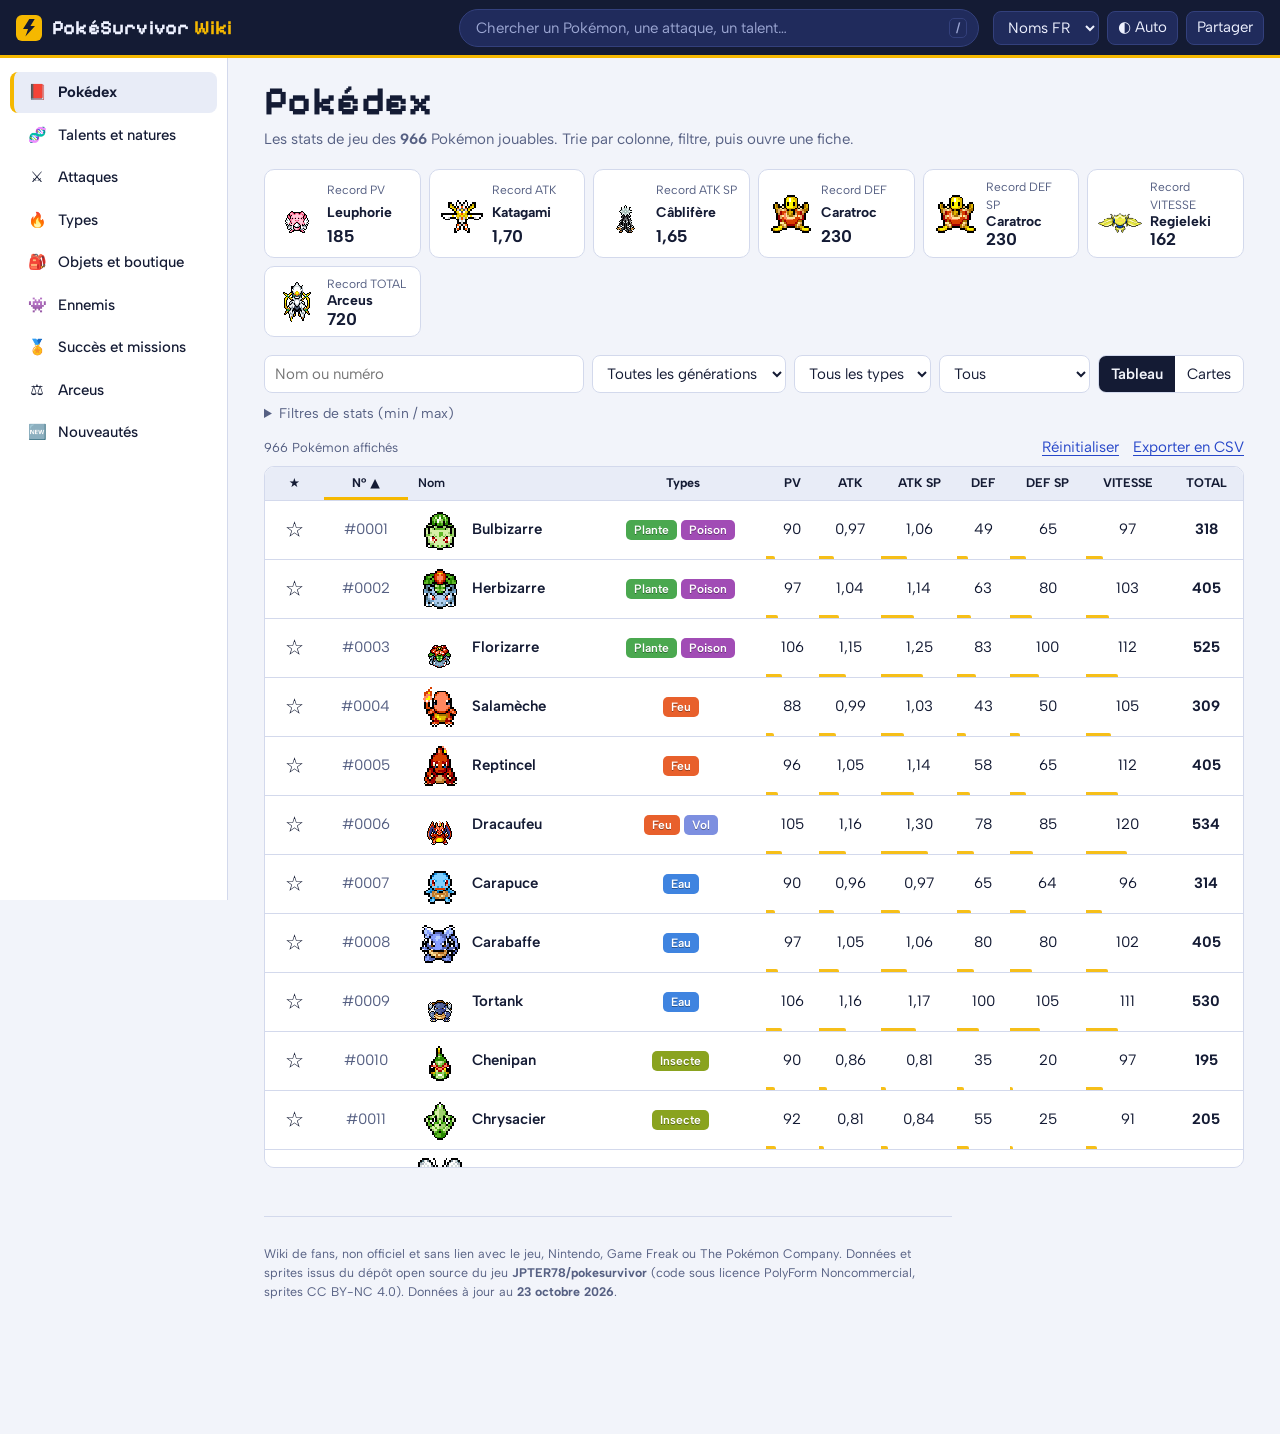
==== index.html @ a675a765 "Publier depuis docs/ pour GitHub Pages Co-Authored-By: Claude Fable 5.2 <noreply@anthropic.com> Clau" ====
<!doctype html>
<html lang="fr">
<head>
<meta charset="utf-8">
<meta name="viewport" content="width=device-width, initial-scale=1, viewport-fit=cover">
<title>PokéSurvivor Wiki</title>
<meta name="description" content="Wiki non officiel de PokéSurvivor : stats des 966 Pokémon, talents, natures, attaques, types, objets, ennemis, succès et le Jugement d'Arceus.">
<meta name="theme-color" content="#0e1430">
<link rel="icon" href="data:image/svg+xml,%3Csvg xmlns='http://www.w3.org/2000/svg' viewBox='0 0 16 16' shape-rendering='crispEdges'%3E%3Crect width='16' height='16' rx='3' fill='%23141b34'/%3E%3Cpath fill='%23ffce1f' d='M9 2h3L8 7h3l-6 7 2-5H4z'/%3E%3C/svg%3E">
<style>@font-face{font-family:"Albert Sans";font-style:normal;font-weight:100 900;font-display:swap;src:url([data-uri]) format("woff2")}
@font-face{font-family:"Pixelify Sans";font-style:normal;font-weight:700;font-display:swap;src:url([data-uri]) format("woff2")}
:root{
  --bg:#f2f4fa;--sf:#fff;--sf2:#e8ecf7;--tx:#141b34;--mu:#566083;--bd:#d3d9ec;
  --ac:#f5b800;--ac-ink:#141b34;--link:#2747c9;--up:#18874a;--dn:#cf3d35;
  --shadow:0 1px 0 rgba(20,27,52,.06),0 8px 24px -12px rgba(20,27,52,.25);
  --disp:"Pixelify Sans","Albert Sans",system-ui,sans-serif;--body:"Albert Sans",system-ui,-apple-system,"Segoe UI",sans-serif;
  --r:10px;--navw:228px;--toph:58px;color-scheme:light;
}
@media (prefers-color-scheme:dark){:root:not([data-theme="light"]){
  --bg:#0e1430;--sf:#172047;--sf2:#202b5c;--tx:#eef1ff;--mu:#9ca7d3;--bd:#2d3972;
  --ac:#ffce1f;--link:#93b2ff;--up:#4fd08a;--dn:#ff8078;--shadow:0 1px 0 rgba(0,0,0,.3),0 10px 28px -12px rgba(0,0,0,.7);color-scheme:dark}}
:root[data-theme="dark"]{
  --bg:#0e1430;--sf:#172047;--sf2:#202b5c;--tx:#eef1ff;--mu:#9ca7d3;--bd:#2d3972;
  --ac:#ffce1f;--link:#93b2ff;--up:#4fd08a;--dn:#ff8078;--shadow:0 1px 0 rgba(0,0,0,.3),0 10px 28px -12px rgba(0,0,0,.7);color-scheme:dark}
*{box-sizing:border-box}
html{scroll-padding-top:calc(var(--toph) + 56px);-webkit-text-size-adjust:100%}
body{margin:0;background:var(--bg);color:var(--tx);font:15px/1.5 var(--body);min-height:100vh;
  display:grid;grid-template-columns:var(--navw) minmax(0,1fr);grid-template-rows:var(--toph) 1fr;grid-template-areas:"top top" "nav main"}
[hidden]{display:none!important}
a{color:var(--link)}
:focus-visible{outline:3px solid var(--ac);outline-offset:2px;border-radius:4px}
.skip{position:absolute;left:-999px;top:8px;background:var(--ac);color:var(--ac-ink);padding:8px 12px;border-radius:8px;z-index:50}
.skip:focus{left:8px}
button,input,select{font:inherit;color:inherit}
button{cursor:pointer}

/* barre du haut */
.top{grid-area:top;position:sticky;top:0;z-index:20;display:flex;align-items:center;gap:14px;padding:0 16px;padding-top:env(safe-area-inset-top,0px);
  background:#141b34;color:#eef1ff;border-bottom:3px solid var(--ac)}
.brand{display:flex;align-items:center;gap:10px;color:inherit;text-decoration:none;flex:none}
.bolt{width:26px;height:26px;border-radius:6px;background:var(--ac);position:relative;flex:none}
.bolt::after{content:"";position:absolute;inset:4px 7px;background:#141b34;clip-path:polygon(55% 0,100% 0,62% 42%,100% 42%,20% 100%,42% 58%,0 58%)}
.bname{font:700 20px/1 var(--disp);letter-spacing:.01em;white-space:nowrap}
.bname b{color:var(--ac);font-weight:700}
.gs{position:relative;flex:1;max-width:520px;margin-left:auto}
.gs input[type=search]{width:100%;height:38px;border-radius:19px;border:1px solid #33407c;background:#202b5c;color:#eef1ff;padding:0 40px 0 16px}
.gs input::placeholder{color:#9ca7d3}
.gs kbd{position:absolute;right:12px;top:9px;font:600 12px/1 var(--body);color:#9ca7d3;border:1px solid #33407c;border-radius:5px;padding:3px 6px;pointer-events:none}
.gres{position:absolute;left:0;right:0;top:44px;background:var(--sf);color:var(--tx);border:1px solid var(--bd);border-radius:var(--r);box-shadow:var(--shadow);max-height:70vh;overflow:auto;padding:6px}
.gres h4{margin:8px 8px 2px;font:600 12px/1.4 var(--body);color:var(--mu)}
.gres a{display:flex;align-items:center;gap:10px;padding:6px 8px;border-radius:7px;color:inherit;text-decoration:none;cursor:pointer}
.gres a.cur,.gres a:hover{background:var(--sf2)}
.gres small{color:var(--mu);margin-left:auto;white-space:nowrap}
.gres .none{padding:10px;color:var(--mu)}
.tools{display:flex;gap:8px;align-items:center;flex:none}
.tools select,.ib{height:34px;border-radius:8px;border:1px solid #33407c;background:#202b5c;color:#eef1ff;padding:0 10px}
.ib:hover,.tools select:hover{border-color:var(--ac)}

/* navigation */
.nav{grid-area:nav;position:sticky;top:var(--toph);align-self:start;height:calc(100vh - var(--toph));overflow:auto;padding:14px 10px;border-right:1px solid var(--bd);background:var(--sf);display:flex;flex-direction:column;gap:2px}
.nav a{display:flex;align-items:center;gap:10px;padding:9px 12px;border-radius:8px;color:var(--tx);text-decoration:none;font-weight:500;border-left:4px solid transparent}
.nav a:hover{background:var(--sf2)}
.nav a[aria-current="page"]{background:var(--sf2);border-left-color:var(--ac);font-weight:700}
.nav .ni{width:22px;text-align:center;flex:none}
.nav .tag{margin-left:auto;background:var(--ac);color:var(--ac-ink);border-radius:10px;font-size:11px;font-weight:700;padding:1px 7px}

main{grid-area:main;min-width:0;padding:22px clamp(16px,3vw,36px) 120px;max-width:1240px;width:100%}
main:focus{outline:none}
.ph{margin:0 0 18px}
.ph h1{font:700 clamp(28px,4vw,40px)/1.05 var(--disp);margin:0 0 6px;letter-spacing:.01em}
.ph p{margin:0;color:var(--mu);max-width:68ch}
h2.sec{font:700 21px/1.2 var(--disp);margin:28px 0 8px}
.h3{font:700 14px/1.3 var(--body);margin:16px 0 6px}
.note{background:var(--sf);border:1px solid var(--bd);border-left:4px solid var(--ac);border-radius:8px;padding:10px 14px;color:var(--tx);font-size:14px;margin:0 0 14px;max-width:86ch}
.cnt{color:var(--mu);font-size:13px;margin:0 0 8px}
.ft{color:var(--mu);font-size:12px;margin-top:16px}
.foot{margin-top:48px;padding-top:16px;border-top:1px solid var(--bd);color:var(--mu);font-size:12.5px;max-width:86ch}

/* records */
.rec{display:grid;grid-template-columns:repeat(auto-fill,minmax(150px,1fr));gap:8px;margin-bottom:18px}
.rec button{display:grid;grid-template-columns:44px 1fr;gap:0 8px;align-items:center;text-align:left;background:var(--sf);border:1px solid var(--bd);border-radius:var(--r);padding:8px 10px}
.rec button:hover{border-color:var(--ac)}
.rec .sp{grid-row:span 3}
.rec small{color:var(--mu);font-size:12px}
.rec b{font-size:14px;line-height:1.2}
.rec i{font:700 17px/1.1 var(--body);font-style:normal;color:var(--tx);font-variant-numeric:tabular-nums}

/* barres d'outils */
.bar{display:flex;flex-wrap:wrap;gap:8px;margin-bottom:10px;align-items:center}
.bar input[type=search]{flex:1 1 200px;min-width:0}
input[type=search],input[type=number],input[type=text],main select,.sheet select{height:38px;background:var(--sf);border:1px solid var(--bd);border-radius:8px;padding:0 10px}
input:hover,main select:hover{border-color:var(--mu)}
.seg{display:inline-flex;border:1px solid var(--bd);border-radius:8px;overflow:hidden;background:var(--sf)}
.seg button{border:0;background:none;padding:0 12px;height:36px}
.seg button[aria-pressed="true"]{background:var(--tx);color:var(--bg);font-weight:600}
.cntbar{display:flex;justify-content:space-between;align-items:baseline;gap:8px;flex-wrap:wrap}
.lb{background:none;border:0;color:var(--link);padding:2px 0 2px 14px;text-decoration:underline;text-underline-offset:3px}
.rg{margin-bottom:10px}.rg summary,details summary{cursor:pointer;color:var(--mu);font-size:14px}
.rgg{display:grid;grid-template-columns:repeat(auto-fill,minmax(210px,1fr));gap:8px;margin-top:8px}
.rgg label{display:flex;align-items:center;gap:6px;font-size:13px}.rgg span{flex:1}.rgg input{width:68px;height:32px}
.pills{display:flex;gap:6px;flex-wrap:wrap}
.fb{background:var(--sf);border:1px solid var(--bd);border-radius:20px;padding:6px 13px}
.fb[aria-pressed="true"]{background:var(--tx);color:var(--bg);border-color:var(--tx);font-weight:600}

/* tableaux */
.tw{overflow:auto;border:1px solid var(--bd);border-radius:var(--r);background:var(--sf);max-height:78vh}
.tw.short{max-height:340px}
table{border-collapse:collapse;width:100%}
th,td{padding:7px 10px;text-align:center;border-bottom:1px solid var(--bd);white-space:nowrap}
tbody tr:last-child td{border-bottom:0}
thead th{position:sticky;top:0;background:var(--sf2);font-size:12.5px;font-weight:700;color:var(--tx);z-index:1;user-select:none}
th[data-sort]{cursor:pointer}th[data-sort]:hover{color:var(--link)}
th.on{box-shadow:inset 0 -3px 0 var(--ac)}
td.nm,th.nm{text-align:left;font-weight:600}
td.n{color:var(--mu);font-variant-numeric:tabular-nums}
td.num{font-variant-numeric:tabular-nums}
td.tot{font-weight:700;font-variant-numeric:tabular-nums}
tr.row{cursor:pointer}tr.row:hover{background:var(--sf2)}
td.nm .sp{vertical-align:middle;margin-right:10px}
.tt td,.tt th{white-space:normal;text-align:left;vertical-align:top}
.tt td:first-child{font-weight:600}
.more td{padding:12px;text-align:center}
.more button,.morec{background:var(--sf2);border:1px solid var(--bd);border-radius:8px;padding:8px 16px}
.fv{background:none;border:0;font-size:19px;line-height:1;color:var(--ac);padding:4px 6px;-webkit-text-stroke:.6px var(--tx)}
.fv[aria-pressed="false"]{color:transparent}
.cell{position:relative}.cell i{position:absolute;left:0;bottom:0;height:3px;background:var(--ac);opacity:.9;border-radius:0 2px 0 0}

/* sprites */
.sp{display:inline-block;width:var(--z,44px);height:var(--z,44px);flex:none;image-rendering:pixelated;background-image:var(--sheet);background-repeat:no-repeat;
  background-size:calc(32*var(--z,44px)) calc(31*var(--z,44px));background-position:calc(var(--x)*var(--z,44px)*-1) calc(var(--y)*var(--z,44px)*-1)}
.sp.s{--z:32px}.sp.l{--z:96px}.sp.xl{--z:144px}

/* types */
.t{display:inline-block;color:#fff;border-radius:5px;padding:0 8px;font-size:12px;font-weight:600;margin-right:4px;line-height:20px;text-shadow:0 1px 0 rgba(0,0,0,.35)}
.badge{display:inline-block;border:1px solid var(--bd);border-radius:20px;padding:1px 10px;font-size:12.5px;margin:0 5px 5px 0;background:var(--sf)}
.chips{display:flex;flex-wrap:wrap;gap:6px}
.chip2{background:var(--sf2);border:1px solid transparent;border-radius:16px;padding:3px 11px;font-size:13px;color:var(--tx);text-decoration:none;cursor:pointer;display:inline-flex;align-items:center;gap:4px}
a.chip2:hover,button.chip2:hover{border-color:var(--ac)}
.lk{color:var(--link);cursor:pointer;text-decoration:underline;text-underline-offset:3px;background:none;border:0;padding:0;font-weight:600}

/* cartes Pokémon */
.cards .more{grid-column:1/-1}
.cards{display:grid;grid-template-columns:repeat(auto-fill,minmax(150px,1fr));gap:10px}
.pc{position:relative;background:var(--sf);border:1px solid var(--bd);border-radius:var(--r);overflow:hidden;text-align:left;padding:0;display:flex;flex-direction:column}
.pc:hover{border-color:var(--tc,var(--ac));transform:translateY(-2px)}
.pc .art{height:84px;display:grid;place-items:center;background:linear-gradient(140deg,var(--tc),var(--tc2))}
.pc .art .sp{--z:64px;filter:drop-shadow(0 3px 0 rgba(0,0,0,.25))}
.pc .in{padding:8px 10px 10px}
.pc .num{color:var(--mu);font-size:12px;font-variant-numeric:tabular-nums}
.pc b{display:block;font-size:14.5px;line-height:1.2;margin:1px 0 5px}
.pc .tt2{position:absolute;right:8px;top:8px;background:rgba(20,27,52,.75);color:#fff;border-radius:6px;font:700 13px/1 var(--body);padding:4px 6px}

/* fiche (dialog) */
dialog{border:0;padding:0;background:transparent;color:var(--tx);max-width:none;max-height:none;width:100%;height:100%;margin:0;overflow:hidden}
dialog::backdrop{background:rgba(8,12,30,.6)}
.sheet{position:absolute;right:0;top:0;bottom:0;width:min(560px,100%);background:var(--bg);overflow:auto;box-shadow:-12px 0 40px rgba(0,0,0,.35);padding-bottom:calc(20px + env(safe-area-inset-bottom,0px))}
.sheet.wide{width:min(980px,100%)}
@media (prefers-reduced-motion:no-preference){dialog[open] .sheet{animation:slide .18s ease-out}@keyframes slide{from{transform:translateX(40px);opacity:.4}}.pc{transition:transform .12s}}
.hero{position:relative;color:#fff;padding:18px 18px 16px;padding-top:calc(18px + env(safe-area-inset-top,0px));background:linear-gradient(135deg,var(--tc),var(--tc2));display:grid;grid-template-columns:1fr auto;gap:8px;align-items:end;min-height:150px;
  background-image:linear-gradient(135deg,var(--tc),var(--tc2)),repeating-linear-gradient(0deg,rgba(255,255,255,.07) 0 2px,transparent 2px 8px)}
.hero.plain{background:#141b34;min-height:0}
.hero h2{font:700 30px/1.05 var(--disp);margin:0 0 4px;text-shadow:0 2px 0 rgba(0,0,0,.3)}
.hero .m{margin:0 0 8px;opacity:.95;font-size:14px}
.hero .sp{filter:drop-shadow(0 5px 0 rgba(0,0,0,.25))}
.hero .t{box-shadow:inset 0 0 0 1.5px rgba(255,255,255,.6)}
.hero .badge{background:rgba(0,0,0,.28);border-color:transparent;color:#fff}
.xb{position:absolute;right:10px;top:calc(10px + env(safe-area-inset-top,0px));width:36px;height:36px;border-radius:50%;border:0;background:rgba(0,0,0,.35);color:#fff;font-size:18px;line-height:1}
.xb:hover{background:rgba(0,0,0,.55)}
.sb{padding:4px 18px 0}
.blk{background:var(--sf);border:1px solid var(--bd);border-radius:var(--r);padding:12px 14px;margin-top:12px}
.blk>.h3:first-child{margin-top:0}
.kv{display:grid;grid-template-columns:auto 1fr;gap:4px 14px;font-size:14px;margin:0}.kv dt{color:var(--mu)}.kv dd{margin:0;font-weight:600}
.ar{margin:8px 0;font-size:14px}.ar .lbl{color:var(--mu);display:inline-block;min-width:66px}.ar small{display:block;color:var(--mu);font-size:13px;margin-top:1px}
.acts{display:flex;flex-wrap:wrap;gap:8px;margin-top:14px}
.btn{background:var(--sf);border:1px solid var(--bd);border-radius:8px;padding:8px 14px;font-weight:600}
.btn:hover{border-color:var(--tx)}.btn.pri{background:var(--ac);color:var(--ac-ink);border-color:var(--ac)}
.btn:disabled{opacity:.4;cursor:default}
.pn{display:flex;justify-content:space-between;gap:8px;margin-top:14px}
.pn .btn{display:flex;align-items:center;gap:6px;min-width:0}.pn .btn span{overflow:hidden;text-overflow:ellipsis;white-space:nowrap}
#ns{width:100%;margin:2px 0 8px}
.nr{display:grid;grid-template-columns:76px 1fr 1fr;gap:5px 8px;font-size:14px}.nr span{color:var(--mu)}.nr b.up{color:var(--up)}.nr b.dn{color:var(--dn)}
.wk{font-size:13.5px;line-height:2.1}.wk span.l{color:var(--mu);margin-right:4px}
.radar text.l{font:500 11px var(--body);fill:var(--mu)}.radar text.v{font:700 14px var(--body);fill:var(--tx)}
.lg{text-align:center;font-size:13px;margin-top:6px}.lg span{margin:0 8px;white-space:nowrap;font-weight:600}
.cg{display:grid;gap:8px;align-items:center;margin:8px 0;font-size:14px}.cg .lb2{color:var(--mu)}
.ch{text-align:center}.ch b{display:block;font-size:12.5px;word-break:break-word}
.cc b{display:block;text-align:center;font-variant-numeric:tabular-nums}.cc.best b{color:var(--up)}
.tr{height:8px;background:var(--sf2);border-radius:4px;overflow:hidden}.tr i{display:block;height:100%;background:var(--ac)}

/* comparateur */
.tray{position:fixed;left:var(--navw);right:0;bottom:0;background:#141b34;color:#eef1ff;border-top:3px solid var(--ac);padding:10px 16px calc(10px + env(safe-area-inset-bottom,0px));display:flex;gap:8px;align-items:center;flex-wrap:wrap;z-index:15;max-height:40vh;overflow:auto}
.tray b{font-family:var(--disp);font-size:16px}
.tray .chip{background:#202b5c;border-radius:16px;padding:3px 4px 3px 10px;font-size:13px;display:inline-flex;align-items:center;gap:2px}
.tray .chip button{background:none;border:0;color:#9ca7d3;padding:2px 6px}
.tray .btn{background:#202b5c;border-color:#33407c;color:#eef1ff;padding:6px 12px}.tray .btn.pri{background:var(--ac);color:var(--ac-ink)}
.toast{position:fixed;left:50%;bottom:calc(22px + env(safe-area-inset-bottom,0px));transform:translateX(-50%);background:#141b34;color:#fff;border:1px solid var(--ac);border-radius:20px;padding:8px 16px;z-index:60;font-size:14px}

/* types : matrice */
.mx{font-size:11.5px;width:auto}.mx th,.mx td{padding:3px 4px;min-width:38px;border:1px solid var(--bd)}
.mx thead th{background:var(--sf)}.mx tbody th{position:sticky;left:0;background:var(--sf);text-align:left;z-index:1}
.m2{background:color-mix(in srgb,var(--up) 30%,transparent);font-weight:700}.m05{background:color-mix(in srgb,var(--dn) 22%,transparent)}.m0{background:color-mix(in srgb,var(--mu) 40%,transparent)}
tr.warn{background:color-mix(in srgb,var(--dn) 12%,transparent)}

/* Arceus, simulateurs */
.phase{background:var(--sf);border:1px solid var(--bd);border-radius:var(--r);padding:12px 16px;margin:0 0 10px;max-width:92ch}
.phase h3{margin:0 0 4px;font-size:16.5px}.phase h3 span{display:inline-grid;place-items:center;width:26px;height:26px;border-radius:6px;background:var(--ac);color:var(--ac-ink);font:700 15px/1 var(--body);margin-right:8px}
.phase p{margin:4px 0;color:var(--mu);font-size:14px}.phase ul{margin:6px 0 0;padding-left:18px;font-size:14px}.phase li{margin:3px 0}
.simb{display:flex;flex-wrap:wrap;gap:14px;align-items:center;margin:0 0 10px;font-size:14px}.simb input[type=range]{flex:1 1 220px;accent-color:var(--ac)}.simb input[type=number]{width:84px}
#s-arceus table td,#s-arceus table th{white-space:normal;text-align:left;vertical-align:top}
#s-arceus table td:first-child{font-weight:600}
#rkb td{white-space:nowrap;vertical-align:middle;text-align:center}#rkb td.nm{text-align:left}

/* nouveautés */
.nv{display:flex;gap:12px;align-items:center;padding:10px 14px;border:1px solid var(--bd);border-left-width:5px;border-radius:8px;background:var(--sf);margin:6px 0;font-size:14.5px;max-width:96ch}
.nv.k-new{border-left-color:var(--up)}.nv.k-chg{border-left-color:var(--link)}.nv.k-fix{border-left-color:var(--ac)}
.nv .ic{font-size:20px;flex:none}.nv .nt{flex:1;min-width:0}
.ba{display:inline-block;background:var(--sf2);border-radius:6px;padding:0 8px;font-size:13px;white-space:nowrap;font-variant-numeric:tabular-nums}.ba s{color:var(--mu)}.ba b.up{color:var(--up)}.ba b.dn{color:var(--dn)}
.hg{display:grid;grid-template-columns:repeat(auto-fill,minmax(220px,1fr));gap:8px}
.hc{background:var(--sf);border:1px solid var(--bd);border-radius:8px;padding:9px 11px;font-size:13.5px}.hr{display:flex;justify-content:space-between;gap:6px;margin-top:5px}
.day{display:flex;align-items:baseline;gap:10px;flex-wrap:wrap;margin:26px 0 8px}.day time{background:var(--tx);color:var(--bg);border-radius:6px;padding:2px 9px;font:700 13px/1.6 var(--body)}.day h2{font:700 19px/1.2 var(--disp);margin:0}

/* mobile */
@media (max-width:1023px){
  body{grid-template-columns:minmax(0,1fr);grid-template-rows:auto auto 1fr;grid-template-areas:"top" "nav" "main"}
  .top{flex-wrap:wrap;height:auto;padding-bottom:8px;gap:8px 10px;position:static}
  .top{padding-top:calc(8px + env(safe-area-inset-top,0px))}
  .gs{order:3;flex:1 1 100%;max-width:none}.gs kbd{display:none}
  .tools{margin-left:auto}
  .nav{position:sticky;top:0;z-index:18;height:auto;flex-direction:row;overflow-x:auto;padding:6px 10px;border-right:0;border-bottom:1px solid var(--bd);scrollbar-width:none}
  .nav::-webkit-scrollbar{display:none}
  .nav a{flex:none;border-left:0;border-bottom:3px solid transparent;padding:7px 11px;white-space:nowrap}
  .nav a[aria-current="page"]{border-bottom-color:var(--ac)}
  .tray{left:0}
  html{scroll-padding-top:60px}
}
@media (max-width:560px){
  .bname{font-size:17px}#shr{display:none}
  main{padding-top:16px}
  th,td{padding:6px 8px}
  .cards{grid-template-columns:repeat(auto-fill,minmax(132px,1fr))}
  .rec{display:flex;overflow-x:auto;margin:0 -16px 14px;padding:0 16px 4px;scrollbar-width:none}.rec::-webkit-scrollbar{display:none}.rec button{flex:0 0 158px}
  .hero .sp.xl{--z:112px}
  .nv{align-items:flex-start}
}
@media print{.top,.nav,.tray,.bar{display:none}body{display:block}}

:root{--sheet:url([data-uri])}
</style>
</head>
<body>
<a class="skip" href="#main">Aller au contenu</a>
<header class="top">
  <a class="brand" href="#/pokedex" aria-label="PokéSurvivor Wiki, accueil"><span class="bolt" aria-hidden="true"></span><span class="bname">PokéSurvivor <b>Wiki</b></span></a>
  <div class="gs" role="search">
    <input id="gq" type="search" autocomplete="off" placeholder="Chercher un Pokémon, une attaque, un talent…" aria-label="Recherche dans tout le wiki" aria-controls="gres">
    <kbd>/</kbd>
    <div id="gres" class="gres" hidden></div>
  </div>
  <div class="tools">
    <select id="lg" aria-label="Langue des noms"><option value="fr">Noms FR</option><option value="en">Noms EN</option></select>
    <button id="thm" class="ib" type="button" aria-label="Changer de thème"></button>
    <button id="shr" class="ib" type="button">Partager</button>
  </div>
</header>
<nav class="nav" id="nav" aria-label="Sections du wiki"></nav>
<main id="main" tabindex="-1">
  <section id="s-pokedex" hidden>
    <div class="ph"><h1>Pokédex</h1><p>Les stats de jeu des <b id="tot"></b> Pokémon jouables. Trie par colonne, filtre, puis ouvre une fiche.</p></div>
    <div class="rec" id="rec"></div>
    <div class="bar">
      <input id="q" type="search" placeholder="Nom ou numéro" aria-label="Filtrer les Pokémon">
      <select id="gen" aria-label="Génération"></select>
      <select id="ty" aria-label="Type"></select>
      <select id="fl" aria-label="Catégorie"><option value="">Tous</option><option value="st">Starters</option><option value="leg">Légendaires</option><option value="nl">Non légendaires</option><option value="fav">Mes favoris</option></select>
      <div class="seg" role="group" aria-label="Affichage"><button type="button" data-view="table">Tableau</button><button type="button" data-view="cards">Cartes</button></div>
    </div>
    <details class="rg"><summary>Filtres de stats (min / max)</summary><div class="rgg" id="rgg"></div></details>
    <div class="cntbar"><p class="cnt" id="cnt"></p><span><button type="button" class="lb" id="rs">Réinitialiser</button><button type="button" class="lb" id="csv">Exporter en CSV</button></span></div>
    <div id="plist"></div>
  </section>

  <section id="s-talents" hidden>
    <div class="ph"><h1>Talents et natures</h1><p>Chaque Pokémon de ta collection reçoit une nature au hasard, fixe pour ton compte, et l’un de ses talents. Le talent caché sort 1 fois sur 20.</p></div>
    <p class="note">Un Aromate change la nature, une Pilule Talent change le talent et un Patch Talent donne accès au talent caché (Boutique Kecleon).</p>
    <h2 class="sec">Natures</h2>
    <div class="tw short"><table class="tt"><thead><tr><th>Nature</th><th>+10 %</th><th>−10 %</th></tr></thead><tbody id="nb"></tbody></table></div>
    <h2 class="sec">Talents par Pokémon</h2>
    <div class="bar"><input id="q2" type="search" placeholder="Pokémon ou talent" aria-label="Filtrer les talents"><select id="hf" aria-label="Talent caché"><option value="">Tous</option><option value="h">Avec talent caché</option><option value="n">Sans talent caché</option></select></div>
    <p class="cnt" id="cnt2"></p>
    <div class="tw"><table><thead><tr id="hd2"></tr></thead><tbody id="tb2"></tbody></table></div>
  </section>

  <section id="s-attaques" hidden>
    <div class="ph"><h1>Attaques</h1><p>Un Pokémon utilise les attaques de ses types et de type Normal. Les CT de la Boutique Kecleon lui en apprennent d’autres.</p></div>
    <div class="bar"><input id="mq" type="search" placeholder="Nom d’attaque" aria-label="Filtrer les attaques"><select id="mty" aria-label="Type"></select><select id="mkd" aria-label="Genre"></select><select id="mct" aria-label="CT"><option value="">Toutes</option><option value="1">Avec CT seulement</option></select></div>
    <p class="cnt" id="mcnt"></p>
    <div class="tw"><table><thead><tr id="mhd"></tr></thead><tbody id="mtb"></tbody></table></div>
  </section>

  <section id="s-types" hidden>
    <div class="ph"><h1>Types</h1><p>La table officielle, adoucie par le jeu : ×2 devient ×1,6, ×0,5 devient ×0,6 et l’immunité devient ×0,3.</p></div>
    <p class="note">Avec deux types, les multiplicateurs se multiplient (de ×0,3 à ×2,4). La table sert dans les deux sens : tes attaques contre les ennemis, et leurs attaques contre toi.</p>
    <h2 class="sec">Table des types</h2><p class="cnt">Attaque en ligne, défense en colonne.</p><div class="tw" id="tmx"></div>
    <h2 class="sec">Mon équipe (favoris)</h2><div id="tcv"></div>
  </section>

  <section id="s-objets" hidden>
    <div class="ph"><h1>Objets et boutique</h1><p>Les objets se trouvent pendant la partie. Les améliorations et la boutique se paient en Poképièces.</p></div>
    <div id="tit"></div>
  </section>

  <section id="s-ennemis" hidden>
    <div class="ph"><h1>Ennemis</h1><p>Six tranches de Pokémon sauvages, des boss, et treize comportements.</p></div>
    <div id="ten"></div>
    <h2 class="sec">Simulateur de montée en puissance</h2>
    <div class="simb"><label for="em">Moment de la partie : <b id="emv"></b></label><input type="range" id="em" min="0" max="30" step="1" value="10"></div>
    <div class="tw"><table class="tt"><tbody id="esc"></tbody></table></div>
  </section>

  <section id="s-succes" hidden>
    <div class="ph"><h1>Succès et missions</h1><p>Les succès, un succès par légendaire, et les missions quotidiennes et hebdomadaires.</p></div>
    <div class="bar"><input id="aq" type="search" placeholder="Nom de succès" aria-label="Filtrer les succès"><select id="acat" aria-label="Catégorie"></select></div>
    <div id="tac"></div>
  </section>

  <section id="s-arceus" hidden>
    <div class="ph"><h1>Le Jugement d’Arceus</h1><p>Ce qui se passe à la minute 30, phase par phase, avec les chiffres du code du jeu.</p></div>
    <p class="note">À la 30e minute, la partie « normale » s’arrête : le Jugement d’Arceus commence. Il n’y a plus de vagues, d’événements, de failles ni de météo, et le combat dure tant que tu survis. Toutes les valeurs ci-dessous viennent du code du jeu (js/systems/judgment.js).</p>
<h2 class="sec">Les phases</h2>
<div class="phase"><h3><span>0</span>Avant : minute 28 à 30</h3><p>Dès la minute 28, plus aucune faille ne s’ouvre. Si tu es dans une faille ou en train de choisir une carte à 30:00, le Jugement commence juste après.</p></div>
<div class="phase"><h3><span>1</span>Cinématique (≈ 10 s)</h3><p>L’écran s’assombrit, le titre apparaît, puis un éclair te téléporte dans les Ruines du Jugement, une arène de 24 cases de rayon. Arceus descend d’un pilier de lumière (≈ 8 s) et atterrit avec une onde de choc.</p><ul><li>La première fois, la cinématique est vue en entier ; ensuite elle peut être passée (en coop, seul l’hôte peut la passer).</li></ul></div>
<div class="phase"><h3><span>2</span>La fuite : Arceus est quasi invincible</h3><p>Arceus te poursuit. Depuis le 23 octobre, on peut le frapper, mais il ne subit que 5 % des dégâts, et de moins en moins (environ 2,5 % après 2 min 30 s et 1 % après 10 minutes). Tes attaques ne le visent que lorsqu’il ne reste aucun légendaire en vie. Tout ce qui vient de lui ignore les types et la défense, car ce sont des pourcentages de tes PV max.</p><ul><li><b>Toucher :</b> 40 % de tes PV max (recharge 0,9 s).</li><li><b>Attaques :</b> toutes sont annoncées au sol avant de frapper (tableau plus bas).</li><li><b>Plaque :</b> à chaque partie, Arceus porte au hasard une des 17 plaques, qui lui donne son type. Un message l’annonce à l’entrée de l’arène : plus aucun type d’attaque n’est toujours le meilleur.</li><li>Personne ne peut sortir de l’arène, ni toi, ni Arceus, ni les légendaires.</li></ul></div>
<div class="phase"><h3><span>3</span>Les légendaires</h3><p>Un légendaire au hasard arrive à 1,2 s, puis un nouveau toutes les 5 s, au bord de l’arène et loin de tout le monde. Ils donnent de l’expérience, mais ni pièces, ni tickets, ni objets.</p><ul><li><b>+25 % de PV et +15 % de dégâts</b> à chaque nouveau légendaire (avant le 23 octobre, c’était ×2 et on ne pouvait pas les vaincre). Le 8e a ainsi environ 4,8 fois les PV et 2,7 fois les dégâts du 1er.</li><li><b>Vie du 1er :</b> 3 secondes de ton dégât sur un seul ennemi (mesuré avant le Jugement), avec un minimum d’environ 6 800 PV en solo.</li><li><b>Contact :</b> (36 + temps de partie / 20) dégâts. <b>Tirs :</b> (18 + temps / 40), tous deux multipliés par 1,15 à chaque légendaire.</li><li><b>Comportement :</b> à distance (portée 300, un tir toutes les 0,9 s) pour les types Psy, Électrik, Spectre, Fée, Feu, Eau, Glace et Dragon, au corps à corps pour les autres.</li><li><b>Expérience :</b> 500 + 1,2 × temps de partie.</li><li><b>Poison et brûlure :</b> ils infligent maintenant de petits dégâts fixes aux légendaires (avant, un % de leurs PV) : les empoisonner puis fuir ne marche plus, il faut les frapper.</li></ul></div>
<div class="phase"><h3><span>4</span>L’escalade : pas de limite de temps</h3><p>Plus tu tiens, plus tout accélère. À la minute 35 de la partie (5 minutes de combat), Arceus brise l’objet de tout le monde, Ceinture Force comprise, après un court avertissement. À partir de 10 minutes de combat (vers la minute 40), son toucher tue en un coup. La partie se termine quand tu tombes, avec le récapitulatif « Face à Arceus » : temps tenu, légendaires vaincus, dégâts infligés à Arceus et plaque portée. Le classement a deux moitiés : dégâts à Arceus et temps tenu.</p></div>
<h2 class="sec">Les stats modifiées pendant le combat</h2>
<div class="tw"><table><thead><tr><th>Quoi</th><th>Effet</th></tr></thead><tbody>
<tr><td>Ta vitesse</td><td>Plafond souple : au-delà de 130, seul 25 % de l’excédent compte (environ 170 au lieu de 290 à fond). Rien ne change avant la minute 30.</td></tr>
<tr><td>Vitesse d’Arceus</td><td>74 % de la tienne au début, puis +1,3 point par seconde jusqu’à 122 % (vers 37 s). Après 5 minutes, il gagne en plus +0,15 point par seconde, sans plafond. Minimum : 70.</td></tr>
<tr><td>Toucher d’Arceus</td><td>40 % de tes PV max. À partir de 7 minutes, il monte jusqu’à 100 % à 10 minutes.</td></tr>
<tr><td>Cadence d’Arceus</td><td>Délai entre deux attaques : 3,2 s moins 0,025 s par seconde, minimum 1,4 s (atteint vers 72 s).</td></tr>
<tr><td>Légendaires</td><td>PV ×1,25 et dégâts ×1,15 à chaque apparition. Vitesse : au moins 80 % de celle du joueur vivant le plus rapide, avec une base de 48 à 105 selon leur vitesse d’origine.</td></tr>
<tr><td>Dégâts reçus par Arceus</td><td>5 % de tes dégâts au début, divisé par (1 + temps / 150 s) : 2,5 % à 2 min 30 s, 1 % à 10 minutes.</td></tr>
<tr><td>Objets</td><td>Brisés à la minute 35 de la partie (Ceinture Force comprise).</td></tr>
</tbody></table></div>
<h2 class="sec">Les attaques d’Arceus</h2>
<div class="tw"><table><thead><tr><th>Attaque</th><th>Quand</th><th>Détails</th></tr></thead><tbody>
<tr><td>Onde</td><td>Si tu es à moins de 210 px (60 % de chances)</td><td>Zone de 170 px autour de lui, 0,85 s de préavis, 40 % de tes PV max.</td></tr>
<tr><td>Jugement</td><td>Sinon, en alternance avec les rayons</td><td>Piliers de lumière sur chaque joueur : 4, plus 1 toutes les 10 s (maximum 10). Le premier tombe sur toi, les autres à 40–150 px. Rayon 44, préavis ≈ 1,25 s, 30 % des PV max chacun.</td></tr>
<tr><td>Rayons en croix</td><td>Après un Jugement</td><td>4 rayons qui balayent l’arène (8 après 30 s), longueur 1 700, largeur 34, préavis 1,1 s, 35 % des PV max chacun.</td></tr>
</tbody></table></div>
<h2 class="sec">Les Plaques d’Arceus</h2><p class="cnt">Une plaque tirée au hasard à chaque partie donne son type à Arceus (17 plaques, pas de plaque Normale).</p><div class="chips" id="plq"></div>
<h2 class="sec">Simulateur</h2>
<p class="note">Choisis un moment du combat et ta vitesse (avant plafond) pour voir ce qui est en jeu à cet instant.</p>
<div class="simb"><label>Temps de combat : <b id="stv"></b></label><input type="range" id="st" min="0" max="720" step="5" value="60"><label>Ta vitesse <input type="number" id="sp" value="130" min="0" step="5"></label></div>
<div class="tw"><table><tbody id="simo"></tbody></table></div>
<h2 class="sec">Classement : qui tient le mieux face à Arceus ?</h2>
<p class="note">Score indicatif de 0 à 100, calculé par le wiki (pas par le jeu). Contre Arceus, la vitesse compte surtout, avec le plafond vu plus haut. Ses coups sont des pourcentages de tes PV max, donc les PV aident surtout contre les légendaires. Ce score ne mesure pas le classement des dégâts à Arceus. Règle les poids pour tester.</p>
<div class="simb"><label>Vitesse <b id="rv1"></b></label><input type="range" id="rw1" min="0" max="100" value="100"><label>PV <b id="rv2"></b></label><input type="range" id="rw2" min="0" max="100" value="30"><label>Défenses <b id="rv3"></b></label><input type="range" id="rw3" min="0" max="100" value="20"></div>
<div class="tw" style="max-height:420px"><table><thead><tr><th>#</th><th>Pokémon</th><th>Vitesse</th><th>PV</th><th>DEF</th><th>DEF SP</th><th>Score</th></tr></thead><tbody id="rkb"></tbody></table></div>
<p class="ft">Données issues du dépôt open source JPTER78/pokesurvivor (js/systems/judgment.js). Les valeurs peuvent changer avec les mises à jour du jeu.</p>
  </section>

  <section id="s-nouveautes" hidden>
    <div class="ph"><h1>Nouveautés</h1><p>Toutes les mises à jour du jeu depuis la première version publique, traduites en français.</p></div>
    <div class="bar"><span id="nvk" class="pills"></span><input id="nq" type="search" placeholder="Mot à chercher" aria-label="Chercher dans les nouveautés"></div>
    <div id="nvh"></div><div id="nvl"></div>
  </section>

  <footer class="foot">
    <p>Wiki de fans, non officiel et sans lien avec le jeu, Nintendo, Game Freak ou The Pokémon Company. Données et sprites issus du dépôt open source du jeu <b>JPTER78/pokesurvivor</b> (code sous licence PolyForm Noncommercial, sprites CC BY-NC 4.0). Données à jour au <b id="asof"></b>.</p>
  </footer>
</main>
<div id="tray" class="tray" hidden></div>
<dialog id="dlg" aria-label="Fiche"><div id="cd" class="sheet"></div></dialog>
<div id="toast" class="toast" role="status" hidden></div>
<script id="data" type="application/json">{"P":[[1,"Bulbasaur","Bulbizarre",["grass","poison"],90,0.97,1.06,49,65,97,318,1,1,0,1],[2,"Ivysaur","Herbizarre",["grass","poison"],97,1.04,1.14,63,80,103,405,2,1,0,0],[3,"Venusaur","Florizarre",["grass","poison"],106,1.15,1.25,83,100,112,525,4,1,0,0],[4,"Charmander","Salamèche",["fire"],88,0.99,1.03,43,50,105,309,1,1,0,1],[5,"Charmeleon","Reptincel",["fire"],96,1.05,1.14,58,65,112,405,2,1,0,0],[6,"Charizard","Dracaufeu",["fire","flying"],105,1.16,1.3,78,85,120,534,4,1,0,0],[7,"Squirtle","Carapuce",["water"],90,0.96,0.97,65,64,96,314,1,1,0,1],[8,"Wartortle","Carabaffe",["water"],97,1.05,1.06,80,80,102,405,2,1,0,0],[9,"Blastoise","Tortank",["water"],106,1.16,1.17,100,105,111,530,4,1,0,0],[10,"Caterpie","Chenipan",["bug"],90,0.86,0.81,35,20,97,195,1,1,0,0],[11,"Metapod","Chrysacier",["bug"],92,0.81,0.84,55,25,91,205,1,1,0,0],[12,"Butterfree","Papilusion",["bug","flying"],97,0.95,1.2,50,80,107,395,2,1,0,0],[13,"Weedle","Aspicot",["bug","poison"],88,0.89,0.81,30,20,99,195,1,1,0,0],[14,"Kakuna","Coconfort",["bug","poison"],90,0.84,0.84,50,25,93,205,1,1,0,0],[15,"Beedrill","Dardargnan",["bug","poison"],99,1.2,0.95,40,80,110,395,2,1,0,0],[16,"Pidgey","Roucool",["normal","flying"],88,0.95,0.89,40,35,102,251,1,1,0,0],[17,"Pidgeotto","Roucoups",["normal","flying"],98,1.03,0.97,55,50,108,349,2,1,0,0],[18,"Pidgeot","Roucarnage",["normal","flying"],107,1.14,1.08,75,70,120,479,3,1,0,0],[19,"Rattata","Rattata",["normal"],84,1.01,0.84,35,35,108,253,1,1,0,0],[20,"Raticate","Rattatac",["normal"],95,1.15,0.97,60,70,119,413,3,1,0,0],[21,"Spearow","Piafabec",["normal","flying"],88,1.03,0.87,30,31,107,262,1,1,0,0],[22,"Fearow","Rapasdepic",["normal","flying"],99,1.2,1.04,65,61,120,442,3,1,0,0],[23,"Ekans","Abo",["poison"],86,1.03,0.92,44,54,101,288,1,1,0,0],[24,"Arbok","Arbok",["poison"],97,1.22,1.06,69,79,112,448,3,1,0,0],[25,"Pikachu","Pikachu",["electric"],86,1.0,0.97,40,50,116,320,2,1,0,0],[26,"Raichu","Raichu",["electric"],97,1.2,1.2,55,80,124,485,3,1,0,0],[27,"Sandshrew","Sabelette",["ground"],92,1.11,0.81,85,30,95,300,1,1,0,0],[28,"Sandslash","Sablaireau",["ground"],104,1.25,0.95,110,55,105,450,3,1,0,0],[29,"Nidoran♀","Nidoran♀",["poison"],95,0.96,0.92,52,40,95,275,1,1,0,0],[30,"Nidorina","Nidorina",["poison"],102,1.04,1.0,67,55,102,365,2,1,0,0],[31,"Nidoqueen","Nidoqueen",["poison","ground"],110,1.21,1.11,87,85,110,505,4,1,0,0],[32,"Nidoran♂","Nidoran♂",["poison"],91,1.01,0.92,40,40,99,273,1,1,0,0],[33,"Nidorino","Nidorino",["poison"],97,1.1,1.0,57,55,105,365,2,1,0,0],[34,"Nidoking","Nidoking",["poison","ground"],106,1.26,1.17,77,75,114,505,4,1,0,0],[35,"Clefairy","Mélofée",["fairy"],102,0.95,1.03,48,65,93,323,2,1,0,0],[36,"Clefable","Mélodelfe",["fairy"],113,1.08,1.22,73,90,103,483,3,1,0,0],[37,"Vulpix","Goupix",["fire"],87,0.93,0.97,40,65,105,299,1,1,0,0],[38,"Ninetales","Feunard",["fire"],103,1.12,1.15,75,100,120,505,4,1,0,0],[39,"Jigglypuff","Rondoudou",["normal","fairy"],122,0.95,0.95,20,25,86,270,1,1,0,0],[40,"Wigglytuff","Grodoudou",["normal","fairy"],133,1.08,1.17,45,50,97,435,3,1,0,0],[41,"Zubat","Nosferapti",["poison","flying"],88,0.95,0.86,35,40,101,245,1,1,0,0],[42,"Golbat","Nosferalto",["poison","flying"],104,1.14,1.06,70,75,116,455,3,1,0,0],[43,"Oddish","Mystherbe",["grass","poison"],90,0.97,1.11,55,65,91,320,2,1,0,0],[44,"Gloom","Ortide",["grass","poison"],97,1.06,1.17,70,75,95,395,2,1,0,0],[45,"Vileplume","Rafflesia",["grass","poison"],104,1.14,1.31,85,90,99,490,3,1,0,0],[46,"Paras","Paras",["bug","grass"],86,1.08,0.95,55,55,88,285,1,1,0,0],[47,"Parasect","Parasect",["bug","grass"],97,1.22,1.03,80,80,91,405,2,1,0,0],[48,"Venonat","Mimitoss",["bug","poison"],97,1.0,0.92,50,55,97,305,1,1,0,0],[49,"Venomoth","Aéromite",["bug","poison"],102,1.06,1.2,60,75,116,450,3,1,0,0],[50,"Diglett","Taupiqueur",["ground"],74,1.0,0.89,25,45,118,265,1,1,0,0],[51,"Dugtrio","Triopikeur",["ground"],86,1.25,0.97,50,70,128,425,3,1,0,0],[52,"Meowth","Miaouss",["normal"],88,0.95,0.92,35,40,116,290,1,1,0,0],[53,"Persian","Persian",["normal"],99,1.08,1.06,60,65,126,440,3,1,0,0],[54,"Psyduck","Psykokwak",["water"],92,0.99,1.06,48,50,101,320,2,1,0,1],[55,"Golduck","Akwakwak",["water"],106,1.15,1.22,78,80,114,500,4,1,0,0],[56,"Mankey","Férosinge",["fighting"],88,1.14,0.89,35,45,107,305,1,1,0,0],[57,"Primeape","Colossinge",["fighting"],99,1.28,1.03,60,70,118,455,3,1,0,0],[58,"Growlithe","Caninos",["fire"],95,1.08,1.08,45,50,103,350,2,1,0,0],[59,"Arcanine","Arcanin",["fire"],110,1.31,1.25,80,80,118,555,4,1,0,0],[60,"Poliwag","Ptitard",["water"],88,0.97,0.92,40,40,116,300,1,1,0,0],[61,"Poliwhirl","Têtarte",["water"],99,1.06,0.97,65,50,116,385,2,1,0,0],[62,"Poliwrath","Tartard",["water","fighting"],110,1.22,1.08,95,90,107,510,4,1,0,0],[63,"Abra","Abra",["psychic"],81,0.81,1.28,15,55,116,310,1,1,0,0],[64,"Kadabra","Kadabra",["psychic"],88,0.89,1.36,30,70,122,400,2,1,0,0],[65,"Alakazam","Alakazam",["psychic"],95,0.97,1.44,45,95,128,500,4,1,0,0],[66,"Machop","Machoc",["fighting"],102,1.14,0.89,50,35,93,305,1,1,0,0],[67,"Machoke","Machopeur",["fighting"],106,1.25,0.97,70,60,97,405,2,1,0,0],[68,"Machamp","Mackogneur",["fighting"],110,1.42,1.06,80,85,101,505,4,1,0,0],[69,"Bellsprout","Chétiflor",["grass","poison"],92,1.11,1.08,35,30,95,300,1,1,0,0],[70,"Weepinbell","Boustiflor",["grass","poison"],99,1.2,1.17,50,45,101,390,2,1,0,0],[71,"Victreebel","Empiflor",["grass","poison"],106,1.28,1.25,65,70,107,490,3,1,0,0],[72,"Tentacool","Tentacool",["water","poison"],88,0.92,0.97,35,100,107,335,2,1,0,0],[73,"Tentacruel","Tentacruel",["water","poison"],106,1.08,1.14,65,120,120,515,4,1,0,0],[74,"Geodude","Racaillou",["rock","ground"],88,1.14,0.86,100,30,86,300,1,1,0,0],[75,"Graveler","Gravalanch",["rock","ground"],95,1.22,0.95,115,45,93,390,2,1,0,0],[76,"Golem","Grolem",["rock","ground"],106,1.36,1.0,130,65,97,495,4,1,0,0],[77,"Ponyta","Ponyta",["fire"],92,1.17,1.06,55,65,116,410,3,1,0,0],[78,"Rapidash","Galopa",["fire"],99,1.25,1.14,70,80,122,500,4,1,0,0],[79,"Slowpoke","Ramoloss",["water","psychic"],110,1.06,0.92,65,40,84,315,1,1,0,1],[80,"Slowbro","Flagadoss",["water","psychic"],113,1.11,1.25,110,80,91,490,3,1,0,0],[81,"Magnemite","Magnéti",["electric","steel"],81,0.89,1.22,70,55,97,325,2,1,0,0],[82,"Magneton","Magnéton",["electric","steel"],92,1.03,1.36,95,70,107,465,3,1,0,0],[83,"Farfetch’d","Canarticho",["normal","flying"],93,1.2,1.02,55,62,103,377,2,1,0,0],[84,"Doduo","Doduo",["normal","flying"],86,1.17,0.89,45,35,110,310,1,1,0,0],[85,"Dodrio","Dodrio",["normal","flying"],97,1.31,1.03,70,60,124,470,3,1,0,0],[86,"Seel","Otaria",["water"],99,0.95,0.95,55,70,97,325,2,1,0,0],[87,"Dewgong","Lamantine",["water","ice"],110,1.08,1.08,80,95,107,475,3,1,0,0],[88,"Grimer","Tadmorv",["poison"],106,1.14,0.92,50,50,88,325,2,1,0,0],[89,"Muk","Grotadmorv",["poison"],117,1.28,1.06,75,100,99,500,4,1,0,0],[90,"Shellder","Kokiyas",["water"],84,1.06,0.95,100,25,95,305,1,1,0,0],[91,"Cloyster","Crustabri",["water","ice"],92,1.22,1.17,180,45,107,525,4,1,0,0],[92,"Gastly","Fantominus",["ghost","poison"],84,0.89,1.25,30,35,112,310,1,1,0,0],[93,"Haunter","Spectrum",["ghost","poison"],90,0.97,1.33,45,55,118,405,2,1,0,0],[94,"Gengar","Ectoplasma",["ghost","poison"],97,1.06,1.42,60,75,124,500,4,1,0,0],[95,"Onix","Onix",["rock","ground"],86,0.95,0.86,160,45,107,385,2,1,0,0],[96,"Drowzee","Soporifik",["psychic"],97,0.96,0.94,45,90,96,328,2,1,0,0],[97,"Hypno","Hypnomade",["psychic"],108,1.1,1.1,70,115,106,483,3,1,0,0],[98,"Krabby","Krabby",["water"],84,1.28,0.84,90,25,99,325,2,1,0,0],[99,"Kingler","Krabboss",["water"],95,1.42,0.97,115,50,110,475,3,1,0,0],[100,"Voltorb","Voltorbe",["electric"],88,0.86,1.0,50,55,120,330,2,1,0,0],[101,"Electrode","Électrode",["electric"],97,0.97,1.14,70,80,141,490,3,1,0,0],[102,"Exeggcute","Noeunoeuf",["grass","psychic"],97,0.92,1.03,80,45,95,325,2,1,0,0],[103,"Exeggutor","Noadkoko",["grass","psychic"],113,1.22,1.39,85,75,101,530,4,1,0,0],[104,"Cubone","Osselait",["ground"],92,0.97,0.92,95,50,93,320,2,1,0,0],[105,"Marowak","Ossatueur",["ground"],97,1.14,0.97,110,80,97,425,3,1,0,0],[106,"Hitmonlee","Kicklee",["fighting"],92,1.36,0.89,53,110,115,455,3,1,0,0],[107,"Hitmonchan","Tygnon",["fighting"],92,1.28,0.89,79,110,110,455,3,1,0,0],[108,"Lickitung","Excelangue",["normal"],110,1.0,1.03,75,75,91,385,2,1,0,0],[109,"Koffing","Smogo",["poison"],88,1.06,1.03,95,45,93,340,2,1,0,0],[110,"Weezing","Smogogo",["poison"],99,1.2,1.17,120,70,103,490,3,1,0,0],[111,"Rhyhorn","Rhinocorne",["ground","rock"],106,1.17,0.86,95,30,88,345,2,1,0,0],[112,"Rhydon","Rhinoféros",["ground","rock"],117,1.42,0.95,120,45,95,485,3,1,0,0],[113,"Chansey","Leveinard",["normal"],182,0.73,0.89,5,105,99,450,3,1,0,0],[114,"Tangela","Saquedeneu",["grass"],99,1.0,1.25,115,40,103,435,3,1,0,0],[115,"Kangaskhan","Kangourex",["normal"],117,1.22,0.92,80,80,116,490,3,1,0,0],[116,"Horsea","Hypotrempe",["water"],84,0.92,1.08,70,25,103,295,1,1,0,0],[117,"Seadra","Hypocéan",["water"],95,1.06,1.22,95,45,114,440,3,1,0,0],[118,"Goldeen","Poissirène",["water"],90,1.07,0.89,60,50,104,320,2,1,0,0],[119,"Seaking","Poissoroy",["water"],106,1.21,1.06,65,80,107,450,3,1,0,0],[120,"Staryu","Stari",["water"],84,0.95,1.08,55,55,114,340,2,1,0,0],[121,"Starmie","Staross",["water","psychic"],97,1.11,1.25,85,85,126,520,4,1,0,0],[122,"Mr. Mime","M. Mime",["psychic","fairy"],88,0.95,1.25,65,120,116,460,3,1,0,0],[123,"Scyther","Insécateur",["bug","flying"],102,1.31,1.0,80,80,122,500,4,1,0,0],[124,"Jynx","Lippoutou",["ice","psychic"],99,0.97,1.33,35,95,118,455,3,1,0,0],[125,"Electabuzz","Élektek",["electric"],99,1.16,1.22,57,85,122,490,3,1,0,0],[126,"Magmar","Magmar",["fire"],99,1.22,1.25,57,85,117,495,4,1,0,0],[127,"Pinsir","Scarabrute",["bug"],99,1.39,1.0,100,70,114,500,4,1,0,0],[128,"Tauros","Tauros",["normal"],104,1.25,0.92,95,70,124,490,3,1,0,0],[129,"Magikarp","Magicarpe",["water"],79,0.76,0.78,55,20,112,200,1,1,0,0],[130,"Gyarados","Léviator",["water","flying"],113,1.39,1.03,79,100,112,540,4,1,0,0],[131,"Lapras","Lokhlass",["water","ice"],128,1.17,1.17,80,95,103,535,4,1,0,0],[132,"Ditto","Métamorph",["normal"],92,0.96,0.96,48,48,98,288,1,1,0,0],[133,"Eevee","Évoli",["normal"],95,1.0,0.95,50,65,101,325,2,1,0,0],[134,"Vaporeon","Aquali",["water"],128,1.06,1.31,60,95,105,525,4,1,0,0],[135,"Jolteon","Voltali",["electric"],99,1.06,1.31,60,95,133,525,4,1,0,0],[136,"Flareon","Pyroli",["fire"],99,1.42,1.22,60,110,105,525,4,1,0,0],[137,"Porygon","Porygon",["normal"],99,1.03,1.17,70,75,95,395,2,1,0,0],[138,"Omanyte","Amonita",["rock","water"],86,0.92,1.2,100,55,93,355,2,1,0,0],[139,"Omastar","Amonistar",["rock","water"],102,1.03,1.33,125,70,101,495,4,1,0,0],[140,"Kabuto","Kabuto",["rock","water"],84,1.14,1.0,90,45,101,355,2,1,0,0],[141,"Kabutops","Kabutops",["rock","water"],97,1.33,1.06,105,70,112,495,4,1,0,0],[142,"Aerodactyl","Ptéra",["rock","flying"],106,1.28,1.03,65,75,133,515,4,1,0,0],[143,"Snorlax","Ronflex",["normal"],142,1.31,1.06,65,110,91,540,4,1,0,0],[144,"Articuno","Artikodin",["ice","flying"],110,1.17,1.22,100,125,114,580,5,1,1,0],[145,"Zapdos","Électhor",["electric","flying"],110,1.2,1.39,85,90,120,580,5,1,1,0],[146,"Moltres","Sulfura",["fire","flying"],110,1.25,1.39,90,85,116,580,5,1,1,0],[147,"Dratini","Minidraco",["dragon"],88,1.05,0.97,45,50,99,300,1,1,0,0],[148,"Dragonair","Draco",["dragon"],97,1.16,1.08,65,70,107,420,3,1,0,0],[149,"Dragonite","Dracolosse",["dragon","flying"],111,1.44,1.25,95,100,112,600,5,1,0,0],[150,"Mewtwo","Mewtwo",["psychic"],118,1.31,1.55,90,90,133,680,5,1,1,0],[151,"Mew","Mew",["psychic"],115,1.25,1.25,100,100,120,600,5,1,1,0],[152,"Chikorita","Germignon",["grass"],90,0.97,0.97,65,65,97,318,1,2,0,1],[153,"Bayleef","Macronium",["grass"],97,1.04,1.05,80,80,103,405,2,2,0,0],[154,"Meganium","Méganium",["grass"],106,1.15,1.16,100,100,112,525,4,2,0,0],[155,"Cyndaquil","Héricendre",["fire"],88,0.99,1.03,43,50,105,309,1,2,0,1],[156,"Quilava","Feurisson",["fire"],96,1.05,1.14,58,65,112,405,2,2,0,0],[157,"Typhlosion","Typhlosion",["fire"],105,1.16,1.3,78,85,120,534,4,2,0,0],[158,"Totodile","Kaiminus",["water"],92,1.06,0.94,64,48,96,314,1,2,0,1],[159,"Croconaw","Crocrodil",["water"],99,1.14,1.02,80,63,102,405,2,2,0,0],[160,"Feraligatr","Aligatueur",["water"],108,1.28,1.13,100,83,111,530,4,2,0,0],[161,"Sentret","Fouinette",["normal"],86,0.95,0.89,34,45,86,215,1,2,0,0],[162,"Furret","Fouinar",["normal"],108,1.12,0.95,64,55,116,415,3,2,0,0],[163,"Hoothoot","Hoothoot",["normal","flying"],97,0.86,0.9,30,56,99,262,1,2,0,0],[164,"Noctowl","Noarfang",["normal","flying"],115,0.97,1.17,50,96,107,452,3,2,0,0],[165,"Ledyba","Coxy",["bug","flying"],88,0.81,0.92,30,80,101,265,1,2,0,0],[166,"Ledian","Coxyclaque",["bug","flying"],95,0.89,1.0,50,110,114,390,2,2,0,0],[167,"Spinarak","Mimigal",["bug","poison"],88,1.03,0.92,40,40,91,250,1,2,0,0],[168,"Ariados","Migalos",["bug","poison"],102,1.2,1.03,70,70,95,400,2,2,0,0],[169,"Crobat","Nostenfer",["poison","flying"],108,1.2,1.08,80,80,133,535,4,2,0,0],[170,"Chinchou","Loupio",["water","electric"],104,0.91,1.01,38,56,106,330,2,2,0,0],[171,"Lanturn","Lanturn",["water","electric"],126,1.02,1.12,58,76,106,460,3,2,0,0],[172,"Pichu","Pichu",["electric"],79,0.92,0.89,15,35,103,205,1,2,0,0],[173,"Cleffa","Mélo",["fairy"],92,0.84,0.95,28,55,84,218,1,2,0,0],[174,"Igglybuff","Toudoudou",["normal","fairy"],110,0.86,0.92,15,20,84,210,1,2,0,0],[175,"Togepi","Togepi",["fairy"],86,0.81,0.92,65,65,86,245,1,2,0,0],[176,"Togetic","Togetic",["fairy","flying"],95,0.92,1.14,85,105,95,405,2,2,0,0],[177,"Natu","Natu",["psychic","flying"],88,0.97,1.08,45,45,107,320,2,2,0,0],[178,"Xatu","Xatu",["psychic","flying"],99,1.11,1.22,70,70,118,470,3,2,0,0],[179,"Mareep","Wattouat",["electric"],95,0.92,1.06,40,45,93,280,1,2,0,0],[180,"Flaaffy","Lainergie",["electric"],102,1.0,1.14,55,60,97,365,2,2,0,0],[181,"Ampharos","Pharamp",["electric"],110,1.11,1.33,85,90,101,510,4,2,0,0],[182,"Bellossom","Joliflor",["grass"],104,1.14,1.2,95,100,99,490,3,2,0,0],[183,"Marill","Marill",["water","fairy"],102,0.81,0.81,50,50,95,250,1,2,0,0],[184,"Azumarill","Azumarill",["water","fairy"],115,0.97,1.03,80,80,99,420,3,2,0,0],[185,"Sudowoodo","Simularbre",["rock"],102,1.25,0.86,115,65,91,410,3,2,0,0],[186,"Politoed","Tarpaud",["water"],110,1.11,1.2,75,100,107,500,4,2,0,0],[187,"Hoppip","Granivol",["grass","flying"],86,0.89,0.89,40,55,99,250,1,2,0,0],[188,"Skiploom","Floravol",["grass","flying"],95,0.95,0.95,50,65,112,340,2,2,0,0],[189,"Jumpluff","Cotovol",["grass","flying"],104,1.0,1.0,70,95,124,460,3,2,0,0],[190,"Aipom","Capumain",["normal"],95,1.08,0.92,55,55,114,360,2,2,0,0],[191,"Sunkern","Tournegrin",["grass"],84,0.86,0.86,30,30,91,180,1,2,0,0],[192,"Sunflora","Héliatronc",["grass"],104,1.11,1.28,55,85,91,425,3,2,0,0],[193,"Yanma","Yanma",["bug","flying"],99,1.06,1.11,45,45,118,390,2,2,0,0],[194,"Wooper","Axoloto",["water","ground"],95,0.95,0.84,45,25,84,210,1,2,0,0],[195,"Quagsire","Maraiste",["water","ground"],113,1.17,1.06,85,65,93,430,3,2,0,0],[196,"Espeon","Mentali",["psychic"],99,1.06,1.42,60,95,124,525,4,2,0,0],[197,"Umbreon","Noctali",["dark"],113,1.06,1.03,110,130,105,525,4,2,0,0],[198,"Murkrow","Cornèbre",["dark","flying"],97,1.17,1.17,42,42,116,405,2,2,0,0],[199,"Slowking","Roigada",["water","psychic"],113,1.11,1.25,80,110,91,490,3,2,0,0],[200,"Misdreavus","Feuforêve",["ghost"],97,1.03,1.17,60,85,114,435,3,2,0,0],[201,"Unown","Zarbi",["psychic"],92,1.1,1.1,48,48,98,336,2,2,0,0],[202,"Wobbuffet","Qulbutoké",["psychic"],156,0.88,0.88,58,58,92,405,2,2,0,0],[203,"Girafarig","Girafarig",["normal","psychic"],102,1.14,1.2,65,65,114,455,3,2,0,0],[204,"Pineco","Pomdepik",["bug"],92,1.06,0.89,90,35,84,290,1,2,0,0],[205,"Forretress","Foretress",["bug","steel"],104,1.2,1.03,140,60,95,465,3,2,0,0],[206,"Dunsparce","Insolourdo",["normal"],115,1.08,1.06,70,65,97,415,3,2,0,0],[207,"Gligar","Scorplane",["ground","flying"],99,1.11,0.89,105,65,114,430,3,2,0,0],[208,"Steelix","Steelix",["steel","ground"],104,1.17,1.0,200,65,91,510,4,2,0,0],[209,"Snubbull","Snubbull",["fairy"],97,1.14,0.92,50,40,91,300,1,2,0,0],[210,"Granbull","Granbull",["fairy"],110,1.36,1.03,75,60,97,450,3,2,0,0],[211,"Qwilfish","Qwilfish",["water","poison"],99,1.22,1.0,85,55,114,440,3,2,0,0],[212,"Scizor","Cizayox",["bug","steel"],102,1.42,1.0,100,80,105,500,4,2,0,0],[213,"Shuckle","Caratroc",["bug","rock"],79,0.76,0.76,230,230,80,505,4,2,0,0],[214,"Heracross","Scarhino",["bug","fighting"],106,1.39,0.92,75,95,114,500,4,2,0,0],[215,"Sneasel","Farfuret",["dark","ice"],95,1.22,0.89,55,75,126,430,3,2,0,0],[216,"Teddiursa","Teddiursa",["normal"],97,1.14,0.97,50,50,95,330,2,2,0,0],[217,"Ursaring","Ursaring",["normal"],110,1.42,1.11,75,75,101,500,4,2,0,0],[218,"Slugma","Limagma",["fire"],88,0.92,1.08,40,40,86,250,1,2,0,0],[219,"Magcargo","Volcaropod",["fire","rock"],97,0.97,1.2,120,80,91,430,3,2,0,0],[220,"Swinub","Marcacrin",["ice","ground"],92,0.97,0.86,40,30,99,250,1,2,0,0],[221,"Piloswine","Cochignon",["ice","ground"],115,1.25,1.03,80,60,99,450,3,2,0,0],[222,"Corsola","Corayon",["water","rock"],99,1.0,1.06,95,95,93,410,3,2,0,0],[223,"Remoraid","Rémoraid",["water"],86,1.06,1.06,35,35,105,300,1,2,0,0],[224,"Octillery","Octillery",["water"],104,1.28,1.28,75,75,97,480,3,2,0,0],[225,"Delibird","Cadoizo",["ice","flying"],90,1.0,1.06,45,45,110,330,2,2,0,0],[226,"Mantine","Démanta",["water","flying"],108,0.92,1.14,70,140,107,485,3,2,0,0],[227,"Skarmory","Airmure",["steel","flying"],99,1.14,0.92,140,70,107,465,3,2,0,0],[228,"Houndour","Malosse",["dark","fire"],90,1.03,1.14,30,50,105,330,2,2,0,0],[229,"Houndoom","Démolosse",["dark","fire"],104,1.2,1.31,50,80,118,500,4,2,0,0],[230,"Kingdra","Hyporoi",["water","dragon"],104,1.22,1.22,95,95,114,540,4,2,0,0],[231,"Phanpy","Phanpy",["ground"],110,1.03,0.92,60,40,95,330,2,2,0,0],[232,"Donphan","Donphan",["ground"],110,1.36,1.03,120,60,99,500,4,2,0,0],[233,"Porygon2","Porygon2",["normal"],108,1.14,1.28,90,95,103,515,4,2,0,0],[234,"Stantler","Cerfrousse",["normal"],103,1.22,1.17,62,65,114,465,3,2,0,0],[235,"Smeargle","Queulorior",["normal"],95,0.81,0.81,35,45,110,250,1,2,0,0],[236,"Tyrogue","Debugant",["fighting"],86,0.89,0.89,35,35,93,210,1,2,0,0],[237,"Hitmontop","Kapoera",["fighting"],92,1.22,0.89,95,110,107,455,3,2,0,0],[238,"Smoochum","Lippouti",["ice","psychic"],90,0.86,1.17,15,65,105,305,1,2,0,0],[239,"Elekid","Élekid",["electric"],90,1.05,1.06,37,55,118,360,2,2,0,0],[240,"Magby","Magby",["fire"],90,1.11,1.08,37,55,113,365,2,2,0,0],[241,"Miltank","Écrémeuh",["normal"],113,1.14,0.92,105,70,120,490,3,2,0,0],[242,"Blissey","Leuphorie",["normal"],185,0.76,1.11,10,135,101,540,4,2,0,0],[243,"Raikou","Raikou",["electric"],110,1.17,1.33,75,100,126,580,5,2,1,0],[244,"Entei","Entei",["fire"],122,1.33,1.2,85,75,120,580,5,2,1,0],[245,"Suicune","Suicune",["water"],115,1.11,1.2,115,115,114,580,5,2,1,0],[246,"Larvitar","Embrylex",["rock","ground"],92,1.05,0.95,50,50,95,300,1,2,0,0],[247,"Pupitar","Ymphect",["rock","ground"],102,1.16,1.06,70,70,99,410,3,2,0,0],[248,"Tyranitar","Tyranocif",["rock","dark"],115,1.44,1.22,110,100,104,600,5,2,0,0],[249,"Lugia","Lugia",["psychic","flying"],118,1.2,1.2,130,154,124,680,5,2,1,0],[250,"Ho-Oh","Ho-Oh",["fire","flying"],118,1.42,1.31,90,154,116,680,5,2,1,0],[251,"Celebi","Celebi",["psychic","grass"],115,1.25,1.25,100,100,120,600,5,2,1,0],[252,"Treecko","Arcko",["grass"],88,0.95,1.06,35,55,107,310,1,3,0,1],[253,"Grovyle","Massko",["grass"],92,1.06,1.17,45,65,118,405,2,3,0,0],[254,"Sceptile","Jungko",["grass"],102,1.17,1.28,65,85,128,530,4,3,0,0],[255,"Torchic","Poussifeu",["fire"],90,1.03,1.08,40,50,97,310,1,3,0,1],[256,"Combusken","Galifeu",["fire","fighting"],97,1.17,1.17,60,60,101,405,2,3,0,0],[257,"Blaziken","Braségali",["fire","fighting"],106,1.36,1.31,70,70,112,530,4,3,0,0],[258,"Mudkip","Gobou",["water"],92,1.08,0.97,50,50,95,310,1,3,0,1],[259,"Marshtomp","Flobio",["water","ground"],102,1.17,1.03,70,70,99,405,2,3,0,0],[260,"Swampert","Laggron",["water","ground"],115,1.31,1.17,90,90,103,535,4,3,0,0],[261,"Poochyena","Medhyèna",["dark"],86,1.0,0.86,35,30,93,220,1,3,0,0],[262,"Mightyena","Grahyèna",["dark"],102,1.2,1.03,70,60,107,420,3,3,0,0],[263,"Zigzagoon","Zigzaton",["normal"],87,0.86,0.86,41,41,103,240,1,3,0,0],[264,"Linoone","Linéon",["normal"],105,1.08,0.97,61,61,120,420,3,3,0,0],[265,"Wurmple","Chenipotte",["bug"],90,0.95,0.81,35,30,86,195,1,3,0,0],[266,"Silcoon","Armulys",["bug"],92,0.89,0.84,55,25,84,205,1,3,0,0],[267,"Beautifly","Charmillon",["bug","flying"],97,1.08,1.25,50,50,105,395,2,3,0,0],[268,"Cascoon","Blindalys",["bug"],92,0.89,0.84,55,25,84,205,1,3,0,0],[269,"Dustox","Papinox",["bug","poison"],97,0.97,0.97,70,90,105,385,2,3,0,0],[270,"Lotad","Nénupiot",["water","grass"],88,0.86,0.92,30,50,91,220,1,3,0,0],[271,"Lombre","Lombre",["water","grass"],97,0.97,1.03,50,70,99,340,2,3,0,0],[272,"Ludicolo","Ludicolo",["water","grass"],106,1.08,1.2,70,100,107,480,3,3,0,0],[273,"Seedot","Grainipiot",["grass"],88,0.92,0.86,50,30,91,220,1,3,0,0],[274,"Nuzleaf","Pifeuil",["grass","dark"],102,1.08,1.03,40,40,103,340,2,3,0,0],[275,"Shiftry","Tengalice",["grass","dark"],110,1.25,1.2,60,60,112,480,3,3,0,0],[276,"Taillow","Nirondelle",["normal","flying"],88,1.0,0.86,30,30,114,270,1,3,0,0],[277,"Swellow","Hélédelle",["normal","flying"],97,1.17,1.11,60,50,130,455,3,3,0,0],[278,"Wingull","Goélise",["water","flying"],88,0.86,1.0,30,30,114,270,1,3,0,0],[279,"Pelipper","Bekipan",["water","flying"],97,0.97,1.22,100,70,105,440,3,3,0,0],[280,"Ralts","Tarsal",["psychic","fairy"],83,0.84,0.95,25,35,95,198,1,3,0,0],[281,"Kirlia","Kirlia",["psychic","fairy"],87,0.89,1.06,35,55,99,278,1,3,0,0],[282,"Gardevoir","Gardevoir",["psychic","fairy"],101,1.06,1.39,65,115,112,518,4,3,0,0],[283,"Surskit","Arakdo",["bug","water"],88,0.86,0.97,32,52,105,269,1,3,0,0],[284,"Masquerain","Maskadra",["bug","flying"],102,1.03,1.25,62,82,112,454,3,3,0,0],[285,"Shroomish","Balignon",["grass"],97,0.92,0.92,60,60,93,295,1,3,0,0],[286,"Breloom","Chapignon",["grass","fighting"],97,1.42,1.03,80,60,107,460,3,3,0,0],[287,"Slakoth","Parecool",["normal"],97,1.03,0.89,60,35,91,280,1,3,0,0],[288,"Vigoroth","Vigoroth",["normal"],106,1.14,1.0,80,55,116,440,3,3,0,0],[289,"Slaking","Monaflèmit",["normal"],138,1.58,1.22,100,65,120,670,5,3,0,0],[290,"Nincada","Ningale",["bug","ground"],84,0.95,0.86,90,30,95,266,1,3,0,0],[291,"Ninjask","Ninjask",["bug","flying"],97,1.2,0.97,45,50,145,456,3,3,0,0],[292,"Shedinja","Munja",["bug","ghost"],70,1.2,0.86,45,30,95,236,1,3,0,0],[293,"Whismur","Chuchmur",["normal"],99,0.98,0.98,23,23,90,240,1,3,0,0],[294,"Loudred","Ramboum",["normal"],108,1.09,1.09,43,43,98,360,2,3,0,0],[295,"Exploud","Brouhabam",["normal"],117,1.2,1.2,63,73,107,490,3,3,0,0],[296,"Makuhita","Makuhita",["fighting"],102,1.03,0.81,30,30,88,237,1,3,0,0],[297,"Hariyama","Hariyama",["fighting"],135,1.36,0.92,60,60,99,474,3,3,0,0],[298,"Azurill","Azurill",["normal","fairy"],92,0.81,0.81,40,40,86,190,1,3,0,0],[299,"Nosepass","Tarinor",["rock"],84,0.95,0.95,135,90,91,375,2,3,0,0],[300,"Skitty","Skitty",["normal"],92,0.95,0.89,45,35,99,260,1,3,0,0],[301,"Delcatty","Delcatty",["normal"],102,1.06,1.0,65,55,116,400,2,3,0,0],[302,"Sableye","Ténéfix",["dark","ghost"],92,1.11,1.06,75,65,99,380,2,3,0,0],[303,"Mawile","Mysdibule",["steel","fairy"],92,1.17,1.0,85,55,99,380,2,3,0,0],[304,"Aron","Galekid",["steel","rock"],92,1.08,0.92,100,40,91,330,2,3,0,0],[305,"Lairon","Galegon",["steel","rock"],97,1.2,0.97,140,50,95,430,3,3,0,0],[306,"Aggron","Galeking",["steel","rock"],102,1.31,1.03,180,60,99,530,4,3,0,0],[307,"Meditite","Méditikka",["fighting","psychic"],84,0.92,0.92,55,55,103,280,1,3,0,0],[308,"Medicham","Charmina",["fighting","psychic"],97,1.03,1.03,75,75,112,410,3,3,0,0],[309,"Electrike","Dynavolt",["electric"],88,0.95,1.06,40,40,105,295,1,3,0,0],[310,"Manectric","Élecsprint",["electric"],102,1.11,1.28,60,60,122,475,3,3,0,0],[311,"Plusle","Posipi",["electric"],97,0.97,1.17,40,75,118,405,2,3,0,0],[312,"Minun","Négapi",["electric"],97,0.92,1.11,50,85,118,405,2,3,0,0],[313,"Volbeat","Muciole",["bug"],99,1.1,0.96,75,85,114,430,3,3,0,0],[314,"Illumise","Lumivole",["bug"],99,0.96,1.1,75,85,114,430,3,3,0,0],[315,"Roselia","Rosélia",["grass","poison"],92,1.03,1.25,45,80,105,400,2,3,0,0],[316,"Gulpin","Gloupti",["poison"],102,0.94,0.94,53,53,95,302,1,3,0,0],[317,"Swalot","Avaltout",["poison"],115,1.1,1.1,83,83,101,467,3,3,0,0],[318,"Carvanha","Carvanha",["water","dark"],90,1.2,1.06,20,20,105,305,1,3,0,0],[319,"Sharpedo","Sharpedo",["water","dark"],102,1.36,1.22,40,40,118,460,3,3,0,0],[320,"Wailmer","Wailmer",["water"],128,1.08,1.08,35,35,103,400,2,3,0,0],[321,"Wailord","Wailord",["water"],146,1.2,1.2,45,45,103,500,4,3,0,0],[322,"Numel","Chamallot",["fire","ground"],97,1.03,1.06,40,45,93,305,1,3,0,0],[323,"Camerupt","Camérupt",["fire","ground"],102,1.25,1.28,70,75,95,460,3,3,0,0],[324,"Torkoal","Chartor",["fire"],102,1.17,1.17,140,70,86,470,3,3,0,0],[325,"Spoink","Spoink",["psychic"],97,0.84,1.08,35,80,103,330,2,3,0,0],[326,"Grumpig","Groret",["psychic"],106,0.95,1.2,65,110,112,470,3,3,0,0],[327,"Spinda","Spinda",["normal"],97,1.03,1.03,60,60,103,360,2,3,0,0],[328,"Trapinch","Kraknoix",["ground"],90,1.25,0.95,45,45,82,290,1,3,0,0],[329,"Vibrava","Vibraninf",["ground","dragon"],92,1.08,0.97,50,50,107,340,2,3,0,0],[330,"Flygon","Libégon",["ground","dragon"],106,1.25,1.14,80,80,120,520,4,3,0,0],[331,"Cacnea","Cacnea",["grass"],92,1.17,1.17,40,40,93,335,2,3,0,0],[332,"Cacturne","Cacturne",["grass","dark"],102,1.33,1.33,60,60,101,475,3,3,0,0],[333,"Swablu","Tylton",["normal","flying"],90,0.92,0.92,60,75,99,310,1,3,0,0],[334,"Altaria","Altaria",["dragon","flying"],104,1.08,1.08,90,105,112,490,3,3,0,0],[335,"Zangoose","Mangriff",["normal"],103,1.33,1.03,60,60,116,458,3,3,0,0],[336,"Seviper","Séviper",["poison"],103,1.25,1.25,60,60,105,458,3,3,0,0],[337,"Lunatone","Séléroc",["rock","psychic"],110,1.0,1.22,65,85,107,460,3,3,0,0],[338,"Solrock","Solaroc",["rock","psychic"],110,1.22,1.0,85,65,107,460,3,3,0,0],[339,"Barboach","Barloche",["water","ground"],92,0.96,0.95,43,41,103,288,1,3,0,0],[340,"Whiscash","Barbicha",["water","ground"],120,1.13,1.12,73,71,103,468,3,3,0,0],[341,"Corphish","Écrapince",["water"],89,1.14,0.97,65,35,93,308,1,3,0,0],[342,"Crawdaunt","Colhomard",["water","dark"],98,1.36,1.2,85,55,101,468,3,3,0,0],[343,"Baltoy","Balbuto",["ground","psychic"],88,0.92,0.92,55,70,101,300,1,3,0,0],[344,"Claydol","Kaorine",["ground","psychic"],97,1.08,1.08,105,120,110,500,4,3,0,0],[345,"Lileep","Lilia",["rock","grass"],100,0.93,1.04,77,87,88,355,2,3,0,0],[346,"Cradily","Vacilys",["rock","grass"],109,1.15,1.15,97,107,96,495,4,3,0,0],[347,"Anorith","Anorith",["rock","bug"],90,1.22,0.92,50,50,110,355,2,3,0,0],[348,"Armaldo","Armaldo",["rock","bug"],104,1.39,1.08,100,80,97,495,4,3,0,0],[349,"Feebas","Barpau",["water"],79,0.78,0.76,20,55,112,200,1,3,0,0],[350,"Milotic","Milobellus",["water"],113,1.03,1.25,79,125,112,540,4,3,0,0],[351,"Castform","Morphéo",["normal"],102,1.08,1.08,70,70,107,420,3,3,0,0],[352,"Kecleon","Kecleon",["normal"],97,1.2,1.03,70,120,95,440,3,3,0,0],[353,"Shuppet","Polichombr",["ghost"],90,1.11,1.05,35,33,97,295,1,3,0,0],[354,"Banette","Branette",["ghost"],99,1.33,1.16,65,63,105,455,3,3,0,0],[355,"Duskull","Skelénox",["ghost"],79,0.92,0.86,90,90,88,295,1,3,0,0],[356,"Dusclops","Téraclope",["ghost"],88,1.08,1.03,130,130,88,455,3,3,0,0],[357,"Tropius","Tropius",["grass","flying"],115,1.07,1.1,83,87,99,460,3,3,0,0],[358,"Chimecho","Éoko",["psychic"],104,0.97,1.22,80,90,105,455,3,3,0,0],[359,"Absol","Absol",["dark"],99,1.42,1.11,60,60,110,465,3,3,0,0],[360,"Wynaut","Okéoké",["psychic"],113,0.83,0.83,48,48,88,260,1,3,0,0],[361,"Snorunt","Stalgamin",["ice"],92,0.97,0.97,50,50,99,300,1,3,0,0],[362,"Glalie","Oniglali",["ice"],106,1.14,1.14,80,80,112,480,3,3,0,0],[363,"Spheal","Obalie",["ice","water"],102,0.92,1.0,50,50,88,290,1,3,0,0],[364,"Sealeo","Phogleur",["ice","water"],110,1.03,1.11,70,70,97,410,3,3,0,0],[365,"Walrein","Kaimorse",["ice","water"],120,1.14,1.22,90,90,105,530,4,3,0,0],[366,"Clamperl","Coquiperl",["water"],86,1.05,1.11,85,55,91,345,2,3,0,0],[367,"Huntail","Serpang",["water"],95,1.27,1.22,105,75,100,485,3,3,0,0],[368,"Gorebyss","Rosabyss",["water"],95,1.16,1.33,105,75,100,485,3,3,0,0],[369,"Relicanth","Relicanth",["water","rock"],115,1.2,0.95,130,65,101,485,3,3,0,0],[370,"Luvdisc","Lovdisc",["water"],89,0.86,0.92,55,65,119,330,2,3,0,0],[371,"Bagon","Draby",["dragon"],90,1.11,0.92,60,30,99,300,1,3,0,0],[372,"Shelgon","Drackhaus",["dragon"],99,1.22,1.03,100,50,99,420,3,3,0,0],[373,"Salamence","Drattak",["dragon","flying"],113,1.44,1.31,80,80,120,600,5,3,0,0],[374,"Beldum","Terhal",["steel","psychic"],88,1.0,0.89,80,60,91,300,1,3,0,0],[375,"Metang","Métang",["steel","psychic"],97,1.11,1.0,100,80,99,420,3,3,0,0],[376,"Metagross","Métalosse",["steel","psychic"],106,1.44,1.22,130,90,107,600,5,3,0,0],[377,"Regirock","Regirock",["rock"],106,1.25,0.97,200,100,99,580,5,3,1,0],[378,"Regice","Regice",["ice"],106,0.97,1.25,100,200,99,580,5,3,1,0],[379,"Registeel","Registeel",["steel"],106,1.11,1.11,150,150,99,580,5,3,1,0],[380,"Latias","Latias",["dragon","psychic"],106,1.14,1.31,90,130,124,600,5,3,1,0],[381,"Latios","Latios",["dragon","psychic"],106,1.2,1.42,80,110,124,600,5,3,1,0],[382,"Kyogre","Kyogre",["water"],115,1.25,1.52,90,140,116,670,5,3,1,0],[383,"Groudon","Groudon",["ground"],115,1.52,1.25,140,90,116,670,5,3,1,0],[384,"Rayquaza","Rayquaza",["dragon","flying"],117,1.52,1.52,90,90,118,680,5,3,1,0],[385,"Jirachi","Jirachi",["steel","psychic"],115,1.25,1.25,100,100,120,600,5,3,1,0],[386,"Deoxys","Deoxys",["psychic"],92,1.52,1.52,50,50,141,600,5,3,1,0],[387,"Turtwig","Tortipouss",["grass"],95,1.07,0.95,64,55,91,318,1,4,0,1],[388,"Grotle","Boskara",["grass"],104,1.19,1.0,85,65,93,405,2,4,0,0],[389,"Torterra","Torterra",["grass","ground"],113,1.3,1.11,105,85,102,525,4,4,0,0],[390,"Chimchar","Ouisticram",["fire"],90,1.02,1.02,44,44,104,309,1,4,0,1],[391,"Monferno","Chimpenfeu",["fire","fighting"],99,1.13,1.13,52,52,112,405,2,4,0,0],[392,"Infernape","Simiabraz",["fire","fighting"],104,1.27,1.27,71,71,123,534,4,4,0,0],[393,"Piplup","Tiplouf",["water"],94,0.98,1.04,53,56,95,314,1,4,0,1],[394,"Prinplup","Prinplouf",["water"],99,1.06,1.15,68,76,99,405,2,4,0,0],[395,"Empoleon","Pingoléon",["water","steel"],108,1.17,1.31,88,101,103,530,4,4,0,0],[396,"Starly","Étourmi",["normal","flying"],88,1.0,0.86,30,30,103,245,1,4,0,0],[397,"Staravia","Étourvol",["normal","flying"],95,1.11,0.92,50,40,112,340,2,4,0,0],[398,"Staraptor","Étouraptor",["normal","flying"],108,1.36,0.97,70,60,120,485,3,4,0,0],[399,"Bidoof","Keunotor",["normal"],97,0.95,0.89,40,40,91,250,1,4,0,0],[400,"Bibarel","Castorno",["normal","water"],106,1.17,1.0,60,60,108,410,3,4,0,0],[401,"Kricketot","Crikzik",["bug"],87,0.84,0.84,41,41,88,194,1,4,0,0],[402,"Kricketune","Mélokrik",["bug"],105,1.17,1.0,51,51,105,384,2,4,0,0],[403,"Shinx","Lixy",["electric"],90,1.06,0.92,34,34,97,263,1,4,0,0],[404,"Luxio","Luxio",["electric"],97,1.17,1.03,49,49,103,363,2,4,0,0],[405,"Luxray","Luxray",["electric"],106,1.36,1.22,79,79,107,523,4,4,0,0],[406,"Budew","Rozbouton",["grass","poison"],88,0.86,0.97,35,70,101,280,1,4,0,0],[407,"Roserade","Roserade",["grass","poison"],97,1.08,1.39,65,105,116,515,4,4,0,0],[408,"Cranidos","Kranidos",["rock"],100,1.39,0.86,40,30,102,350,2,4,0,0],[409,"Rampardos","Charkos",["rock"],114,1.61,1.06,60,50,102,495,4,4,0,0],[410,"Shieldon","Dinoclier",["rock","steel"],84,0.93,0.93,118,88,91,350,2,4,0,0],[411,"Bastiodon","Bastiodon",["rock","steel"],97,0.99,0.96,168,138,91,495,4,4,0,0],[412,"Burmy","Cheniti",["bug"],88,0.86,0.86,45,45,93,224,1,4,0,0],[413,"Wormadam","Cheniselle",["bug","grass"],97,1.02,1.13,85,105,93,424,3,4,0,0],[414,"Mothim","Papilord",["bug","flying"],102,1.22,1.22,50,50,106,424,3,4,0,0],[415,"Combee","Apitrini",["bug","flying"],84,0.86,0.86,42,42,107,244,1,4,0,0],[416,"Vespiquen","Apireine",["bug","flying"],102,1.14,1.14,102,102,95,474,3,4,0,0],[417,"Pachirisu","Pachirisu",["electric"],97,0.95,0.95,70,90,118,405,2,4,0,0],[418,"Buizel","Mustébouée",["water"],95,1.06,1.03,35,30,114,330,2,4,0,0],[419,"Floatzel","Mustéflott",["water"],108,1.28,1.17,55,50,126,495,4,4,0,0],[420,"Cherubi","Ceribou",["grass"],90,0.89,1.04,45,53,93,275,1,4,0,0],[421,"Cherrim","Ceriflor",["grass"],102,1.03,1.18,70,78,114,450,3,4,0,0],[422,"Shellos","Sancoki",["water"],104,0.96,1.01,48,62,92,325,2,4,0,0],[423,"Gastrodon","Tritosor",["water","ground"],120,1.16,1.21,68,82,94,475,3,4,0,0],[424,"Ambipom","Capidextre",["normal"],104,1.25,1.03,66,66,126,482,3,4,0,0],[425,"Drifloon","Baudrive",["ghost","flying"],110,0.97,1.03,34,44,107,348,2,4,0,0],[426,"Drifblim","Grodrive",["ghost","flying"],138,1.14,1.2,44,54,112,498,4,4,0,0],[427,"Buneary","Laporeille",["normal"],95,1.06,0.94,44,56,114,350,2,4,0,0],[428,"Lopunny","Lockpin",["normal"],99,1.12,1.0,84,96,122,480,3,4,0,0],[429,"Mismagius","Magirêve",["ghost"],97,1.03,1.28,60,105,122,495,4,4,0,0],[430,"Honchkrow","Corboss",["dark","flying"],115,1.39,1.28,52,52,108,505,4,4,0,0],[431,"Glameow","Chaglam",["normal"],92,1.0,0.93,42,37,114,310,1,4,0,0],[432,"Purugly","Chaffreux",["normal"],102,1.15,1.05,64,59,125,452,3,4,0,0],[433,"Chingling","Korillon",["psychic"],90,0.86,1.06,50,50,97,285,1,4,0,0],[434,"Stunky","Moufouette",["poison","dark"],98,1.05,0.93,47,41,109,329,2,4,0,0],[435,"Skuntank","Moufflair",["poison","dark"],116,1.21,1.09,67,61,113,479,3,4,0,0],[436,"Bronzor","Archéomire",["steel","psychic"],96,0.83,0.83,86,86,88,300,1,4,0,0],[437,"Bronzong","Archéodong",["steel","psychic"],100,1.19,1.13,116,116,92,500,4,4,0,0],[438,"Bonsly","Manzaï",["rock"],92,1.14,0.76,95,45,82,290,1,4,0,0],[439,"Mime Jr.","Mime Jr.",["psychic","fairy"],79,0.84,1.08,45,90,103,310,1,4,0,0],[440,"Happiny","Ptiravi",["normal"],115,0.73,0.78,5,65,91,220,1,4,0,0],[441,"Chatot","Pijako",["normal","flying"],104,1.06,1.21,45,42,116,411,3,4,0,0],[442,"Spiritomb","Spiritomb",["ghost","dark"],92,1.21,1.21,108,108,93,485,3,4,0,0],[443,"Gible","Griknot",["dragon","ground"],96,1.08,0.92,45,45,96,300,1,4,0,0],[444,"Gabite","Carmache",["dragon","ground"],101,1.2,0.97,65,55,112,410,3,4,0,0],[445,"Garchomp","Carchacrok",["dragon","ground"],119,1.42,1.14,95,85,121,600,5,4,0,0],[446,"Munchlax","Goinfrex",["normal"],131,1.17,0.92,40,85,80,390,2,4,0,0],[447,"Riolu","Riolu",["fighting"],88,1.08,0.89,40,40,103,285,1,4,0,0],[448,"Lucario","Lucario",["fighting","steel"],102,1.31,1.33,70,70,116,525,4,4,0,0],[449,"Hippopotas","Hippopotas",["ground"],101,1.1,0.91,78,42,91,330,2,4,0,0],[450,"Hippowdon","Hippodocus",["ground"],119,1.32,1.07,118,72,98,525,4,4,0,0],[451,"Skorupi","Rapion",["poison","bug"],88,0.97,0.86,90,55,105,330,2,4,0,0],[452,"Drapion","Drascore",["poison","dark"],102,1.2,1.03,110,75,118,500,4,4,0,0],[453,"Croagunk","Cradopaud",["poison","fighting"],92,1.04,1.04,40,40,99,300,1,4,0,0],[454,"Toxicroak","Coatox",["poison","fighting"],107,1.28,1.17,65,65,114,490,3,4,0,0],[455,"Carnivine","Vortente",["grass"],103,1.25,1.2,72,72,97,454,3,4,0,0],[456,"Finneon","Écayon",["water"],92,0.97,0.97,56,61,106,330,2,4,0,0],[457,"Lumineon","Luminéon",["water"],101,1.08,1.08,76,86,116,460,3,4,0,0],[458,"Mantyke","Babimanta",["water","flying"],90,0.81,1.03,50,120,99,345,2,4,0,0],[459,"Snover","Blizzi",["grass","ice"],97,1.04,1.04,50,60,95,334,2,4,0,0],[460,"Abomasnow","Blizzaroi",["grass","ice"],110,1.21,1.21,75,85,103,494,3,4,0,0],[461,"Weavile","Dimoret",["dark","ice"],102,1.36,0.95,65,85,130,510,4,4,0,0],[462,"Magnezone","Magnézone",["electric","steel"],102,1.08,1.42,115,90,103,535,4,4,0,0],[463,"Lickilicky","Coudlangue",["normal"],120,1.17,1.14,95,95,99,515,4,4,0,0],[464,"Rhyperior","Rhinastoc",["ground","rock"],122,1.47,1.0,130,55,95,535,4,4,0,0],[465,"Tangrowth","Bouldeneu",["grass"],115,1.25,1.31,125,50,99,535,4,4,0,0],[466,"Electivire","Élekable",["electric"],104,1.38,1.22,67,85,118,540,4,4,0,0],[467,"Magmortar","Maganon",["fire"],104,1.22,1.39,67,95,113,540,4,4,0,0],[468,"Togekiss","Togekiss",["fairy","flying"],108,0.97,1.36,95,115,112,545,4,4,0,0],[469,"Yanmega","Yanmega",["bug","flying"],109,1.12,1.34,86,56,118,515,4,4,0,0],[470,"Leafeon","Phyllali",["grass"],99,1.31,1.03,130,65,118,525,4,4,0,0],[471,"Glaceon","Givrali",["ice"],99,1.03,1.42,110,95,105,525,4,4,0,0],[472,"Gliscor","Scorvol",["ground","flying"],104,1.22,0.95,125,75,118,510,4,4,0,0],[473,"Mamoswine","Mammochon",["ice","ground"],120,1.42,1.08,80,60,112,530,4,4,0,0],[474,"Porygon-Z","Porygon-Z",["normal"],108,1.14,1.44,70,75,116,535,4,4,0,0],[475,"Gallade","Gallame",["psychic","fighting"],101,1.39,1.06,65,115,112,518,4,4,0,0],[476,"Probopass","Tarinorme",["rock","steel"],97,1.0,1.11,145,150,95,525,4,4,0,0],[477,"Dusknoir","Noctunoir",["ghost"],90,1.25,1.06,135,135,97,525,4,4,0,0],[478,"Froslass","Momartik",["ice","ghost"],102,1.14,1.14,70,70,124,480,3,4,0,0],[479,"Rotom","Motisma",["electric","ghost"],92,0.97,1.22,77,77,116,440,3,4,0,0],[480,"Uxie","Créhelf",["psychic"],104,1.11,1.11,130,130,118,580,5,4,1,0],[481,"Mesprit","Créfollet",["psychic"],106,1.28,1.28,105,105,112,580,5,4,1,0],[482,"Azelf","Créfadet",["psychic"],104,1.39,1.39,70,70,126,580,5,4,1,0],[483,"Dialga","Dialga",["steel","dragon"],115,1.36,1.52,120,100,116,680,5,4,1,0],[484,"Palkia","Palkia",["water","dragon"],110,1.36,1.52,100,120,120,680,5,4,1,0],[485,"Heatran","Heatran",["fire","steel"],111,1.2,1.42,106,106,110,600,5,4,1,0],[486,"Regigigas","Regigigas",["normal"],120,1.58,1.14,110,110,120,670,5,4,1,0],[487,"Giratina","Giratina",["ghost","dragon"],138,1.25,1.25,120,120,116,680,5,4,1,0],[488,"Cresselia","Cresselia",["psychic"],124,1.08,1.11,110,120,114,580,5,4,1,0],[489,"Phione","Phione",["water"],106,1.14,1.14,80,80,112,480,5,4,1,0],[490,"Manaphy","Manaphy",["water"],115,1.25,1.25,100,100,120,600,5,4,1,0],[491,"Darkrai","Darkrai",["dark"],102,1.2,1.44,90,90,130,600,5,4,1,0],[492,"Shaymin","Shaymin",["grass"],115,1.25,1.25,100,100,120,600,5,4,1,0],[493,"Arceus","Arceus",["normal"],124,1.36,1.36,120,120,128,720,5,4,1,0],[494,"Victini","Victini",["psychic","fire"],115,1.25,1.25,100,100,120,600,5,5,1,0],[495,"Snivy","Vipélierre",["grass"],90,0.95,0.95,55,55,104,308,1,5,0,1],[496,"Servine","Lianaja",["grass"],97,1.03,1.03,75,75,113,413,3,5,0,0],[497,"Serperior","Majaspic",["grass"],104,1.11,1.11,95,95,125,528,4,5,0,0],[498,"Tepig","Gruikui",["fire"],99,1.05,0.95,45,45,97,308,1,5,0,1],[499,"Pignite","Grotichon",["fire","fighting"],110,1.21,1.08,55,55,101,418,3,5,0,0],[500,"Emboar","Roitiflam",["fire","fighting"],120,1.38,1.25,65,65,105,528,4,5,0,0],[501,"Oshawott","Moustillon",["water"],95,1.0,1.05,45,45,97,308,1,5,0,1],[502,"Dewott","Mateloutre",["water"],104,1.11,1.16,60,60,103,413,3,5,0,0],[503,"Samurott","Clamiral",["water"],113,1.25,1.29,85,70,107,528,4,5,0,0],[504,"Patrat","Ratentif",["normal"],90,1.0,0.89,39,39,96,255,1,5,0,0],[505,"Watchog","Miradar",["normal"],97,1.17,1.03,69,69,110,420,3,5,0,0],[506,"Lillipup","Ponchiot",["normal"],90,1.03,0.84,45,45,101,275,1,5,0,0],[507,"Herdier","Ponchien",["normal"],99,1.14,0.89,65,65,103,370,2,5,0,0],[508,"Stoutland","Mastouffe",["normal"],108,1.31,0.95,90,90,112,500,4,5,0,0],[509,"Purrloin","Chacripan",["dark"],88,0.97,0.97,37,37,106,281,1,5,0,0],[510,"Liepard","Léopardus",["dark"],99,1.18,1.18,50,50,123,446,3,5,0,0],[511,"Pansage","Feuillajou",["grass"],92,0.99,0.99,48,48,105,316,1,5,0,0],[512,"Simisage","Feuiloutan",["grass"],104,1.24,1.24,63,63,120,498,4,5,0,0],[513,"Pansear","Flamajou",["fire"],92,0.99,0.99,48,48,105,316,1,5,0,0],[515,"Panpour","Flotajou",["water"],92,0.99,0.99,48,48,105,316,1,5,0,0],[517,"Munna","Munna",["psychic"],104,0.84,1.07,45,55,88,292,1,5,0,0],[518,"Musharna","Mushana",["psychic"],122,1.0,1.29,85,95,90,487,3,5,0,0],[519,"Pidove","Poichigeon",["normal","flying"],92,1.0,0.9,50,30,96,264,1,5,0,0],[521,"Unfezant","Déflaisan",["normal","flying"],106,1.33,1.06,80,55,117,488,3,5,0,0],[524,"Roggenrola","Nodulithe",["rock"],95,1.11,0.84,85,25,84,280,1,5,0,0],[525,"Boldore","Géolithe",["rock"],102,1.28,0.97,105,40,86,390,2,5,0,0],[526,"Gigalith","Gigalithe",["rock"],108,1.44,1.03,130,80,88,515,4,5,0,0],[527,"Woobat","Chovsourir",["psychic","flying"],99,0.95,1.0,43,43,108,323,2,5,0,0],[528,"Swoobat","Rhinolove",["psychic","flying"],100,1.01,1.12,55,55,126,425,3,5,0,0],[529,"Drilbur","Rototaupe",["ground"],97,1.17,0.86,40,45,107,328,2,5,0,0],[530,"Excadrill","Minotaupe",["ground","steel"],120,1.44,0.97,60,65,115,508,4,5,0,0],[531,"Audino","Nanméouïe",["normal"],116,1.03,1.03,86,86,99,445,3,5,0,0],[532,"Timburr","Charpenti",["fighting"],104,1.14,0.84,55,35,93,305,1,5,0,0],[533,"Gurdurr","Ouvrifier",["fighting"],108,1.28,0.92,85,50,95,405,2,5,0,0],[534,"Conkeldurr","Bétochef",["fighting"],117,1.47,1.0,95,65,97,505,4,5,0,0],[535,"Tympole","Tritonde",["water"],92,0.97,0.97,40,40,105,294,1,5,0,0],[536,"Palpitoad","Batracné",["water","ground"],104,1.06,1.06,55,55,107,384,2,5,0,0],[537,"Seismitoad","Crapustule",["water","ground"],117,1.22,1.17,75,75,109,509,4,5,0,0],[539,"Sawk","Karaclée",["fighting"],104,1.39,0.86,75,75,114,465,3,5,0,0],[540,"Sewaddle","Larveyette",["bug","grass"],90,0.99,0.92,70,60,96,310,1,5,0,0],[541,"Swadloon","Couverdure",["bug","grass"],95,1.05,0.97,90,80,96,380,2,5,0,0],[542,"Leavanny","Manternel",["bug","grass"],104,1.27,1.08,80,80,117,500,4,5,0,0],[543,"Venipede","Venipatte",["bug","poison"],84,0.95,0.86,59,39,102,260,1,5,0,0],[544,"Whirlipede","Scobolide",["bug","poison"],88,1.0,0.92,99,79,98,360,2,5,0,0],[545,"Scolipede","Brutapode",["bug","poison"],97,1.25,1.0,89,69,125,485,3,5,0,0],[546,"Cottonee","Doudouvet",["grass","fairy"],88,0.85,0.9,60,50,106,280,1,5,0,0],[547,"Whimsicott","Farfaduvet",["grass","fairy"],97,1.07,1.12,85,75,127,480,3,5,0,0],[548,"Petilil","Chlorobule",["grass"],90,0.89,1.08,50,50,91,280,1,5,0,0],[549,"Lilligant","Fragilady",["grass"],102,1.03,1.31,75,75,116,480,3,5,0,0],[550,"Basculin","Bargantua",["water"],102,1.21,1.14,65,55,119,460,3,5,0,0],[551,"Sandile","Mascaïman",["ground","dark"],92,1.1,0.89,35,35,105,292,1,5,0,0],[552,"Krokorok","Escroco",["ground","dark"],97,1.15,0.95,45,45,109,351,2,5,0,0],[553,"Krookodile","Crocorible",["ground","dark"],113,1.34,1.06,80,70,117,519,4,5,0,0],[554,"Darumaka","Darumarond",["fire"],102,1.2,0.78,45,45,99,315,1,5,0,0],[555,"Darmanitan","Darumacho",["fire"],117,1.47,0.86,55,55,118,480,3,5,0,0],[556,"Maractus","Maracachi",["grass"],104,1.17,1.28,67,67,103,461,3,5,0,0],[557,"Dwebble","Crabicoque",["bug","rock"],92,1.06,0.89,85,35,101,325,2,5,0,0],[559,"Scraggy","Baggiguane",["dark","fighting"],92,1.11,0.89,70,70,98,348,2,5,0,0],[560,"Scrafty","Baggaïd",["dark","fighting"],99,1.2,0.95,115,115,102,488,3,5,0,0],[561,"Sigilyph","Cryptéro",["psychic","flying"],102,1.02,1.27,80,80,119,490,3,5,0,0],[562,"Yamask","Tutafeh",["ghost"],87,0.86,1.0,85,65,91,303,1,5,0,0],[563,"Cofagrigus","Tutankafer",["ghost"],96,0.97,1.22,145,105,91,483,3,5,0,0],[566,"Archen","Arkéapti",["rock","flying"],95,1.32,1.11,45,45,107,401,2,5,0,0],[567,"Archeops","Aéroptéryx",["rock","flying"],104,1.47,1.32,65,65,124,567,4,5,0,0],[568,"Trubbish","Miamiasme",["poison"],92,0.97,0.92,62,62,105,329,2,5,0,0],[569,"Garbodor","Miasmax",["poison"],106,1.22,1.03,82,82,110,474,3,5,0,0],[570,"Zorua","Zorua",["dark"],88,1.06,1.14,40,40,105,330,2,5,0,0],[571,"Zoroark","Zoroark",["dark"],97,1.28,1.36,60,60,122,510,4,5,0,0],[572,"Minccino","Chinchidou",["normal"],95,0.97,0.92,40,40,110,300,1,5,0,0],[573,"Cinccino","Pashmilla",["normal"],104,1.22,1.06,60,60,126,470,3,5,0,0],[574,"Gothita","Scrutella",["psychic"],90,0.86,1.0,50,65,97,290,1,5,0,0],[575,"Gothorita","Mesmérella",["psychic"],97,0.95,1.11,70,85,101,390,2,5,0,0],[576,"Gothitelle","Sidérella",["psychic"],102,1.0,1.22,95,110,105,490,3,5,0,0],[577,"Solosis","Nucléos",["psychic"],90,0.86,1.28,40,50,86,290,1,5,0,0],[578,"Duosion","Méios",["psychic"],99,0.92,1.39,50,60,91,370,2,5,0,0],[579,"Reuniclus","Symbios",["psychic"],120,1.06,1.39,75,85,91,490,3,5,0,0],[580,"Ducklett","Couaneton",["water","flying"],98,0.94,0.94,50,50,101,305,1,5,0,0],[581,"Swanna","Lakmécygne",["water","flying"],104,1.18,1.18,63,63,119,473,3,5,0,0],[582,"Vanillite","Sorbébé",["ice"],86,0.97,1.06,50,60,96,305,1,5,0,0],[583,"Vanillish","Sorboul",["ice"],93,1.06,1.14,65,75,103,395,2,5,0,0],[584,"Vanilluxe","Sorbouboul",["ice"],102,1.22,1.31,85,95,111,535,4,5,0,0],[585,"Deerling","Vivaldaim",["normal","grass"],97,1.03,0.92,50,50,110,335,2,5,0,0],[586,"Sawsbuck","Haydaim",["normal","grass"],106,1.25,1.03,70,70,118,475,3,5,0,0],[587,"Emolga","Emolga",["electric","flying"],95,1.11,1.11,60,60,121,428,3,5,0,0],[588,"Karrablast","Carabing",["bug"],92,1.11,0.92,45,45,103,315,1,5,0,0],[589,"Escavalier","Lançargot",["bug","steel"],102,1.44,1.03,105,105,86,495,4,5,0,0],[590,"Foongus","Trompignon",["grass","poison"],101,1.0,1.0,45,55,84,294,1,5,0,0],[594,"Alomomola","Mamanbo",["water"],144,1.11,0.92,80,45,105,470,3,5,0,0],[595,"Joltik","Statitik",["bug","electric"],92,0.96,1.01,50,50,105,319,1,5,0,0],[596,"Galvantula","Mygavolt",["bug","electric"],102,1.12,1.23,60,60,123,472,3,5,0,0],[597,"Ferroseed","Grindur",["grass","steel"],90,0.97,0.83,91,86,82,305,1,5,0,0],[598,"Ferrothorn","Noacier",["grass","steel"],103,1.22,1.0,131,116,86,489,3,5,0,0],[599,"Klink","Tic",["steel"],88,1.0,0.95,70,60,91,300,1,5,0,0],[600,"Klang","Clic",["steel"],97,1.14,1.08,95,85,99,440,3,5,0,0],[601,"Klinklang","Cliticlic",["steel"],97,1.25,1.08,115,85,116,520,4,5,0,0],[602,"Tynamo","Anchwatt",["electric"],86,1.0,0.95,40,40,103,275,1,5,0,0],[603,"Eelektrik","Lampéroie",["electric"],99,1.17,1.11,70,70,95,405,2,5,0,0],[604,"Eelektross","Ohmassacre",["electric"],108,1.33,1.28,80,80,99,515,4,5,0,0],[605,"Elgyem","Lewsor",["psychic"],95,1.0,1.17,55,55,91,335,2,5,0,0],[606,"Beheeyem","Neitram",["psychic"],104,1.11,1.39,75,95,95,485,3,5,0,0],[607,"Litwick","Funécire",["ghost","fire"],92,0.86,1.06,55,55,86,275,1,5,0,0],[608,"Lampent","Mélancolux",["ghost","fire"],97,0.92,1.22,60,60,101,370,2,5,0,0],[609,"Chandelure","Lugulabre",["ghost","fire"],97,1.0,1.5,90,90,112,520,4,5,0,0],[610,"Axew","Coupenotte",["dragon"],91,1.18,0.86,60,40,102,320,2,5,0,0],[611,"Fraxure","Incisache",["dragon"],100,1.34,0.92,70,50,106,410,3,5,0,0],[612,"Haxorus","Tranchodon",["dragon"],104,1.51,1.03,90,70,119,540,4,5,0,0],[613,"Cubchoo","Polarhume",["ice"],95,1.08,1.03,40,40,95,305,1,5,0,0],[614,"Beartic","Polagriffe",["ice"],113,1.42,1.08,80,80,99,505,4,5,0,0],[615,"Cryogonal","Hexagel",["ice"],106,0.97,1.22,50,135,122,515,4,5,0,0],[617,"Accelgor","Limaspeed",["bug"],106,1.08,1.25,40,60,139,495,4,5,0,0],[619,"Mienfoo","Kungfouine",["fighting"],90,1.17,1.0,50,50,105,350,2,5,0,0],[620,"Mienshao","Shaofouine",["fighting"],99,1.39,1.22,60,60,122,510,4,5,0,0],[621,"Druddigon","Drakkarmin",["dragon"],105,1.36,1.03,90,90,98,485,3,5,0,0],[622,"Golett","Gringolem",["ground","ghost"],97,1.11,0.89,50,50,93,303,1,5,0,0],[623,"Golurk","Golemastoc",["ground","ghost"],110,1.38,1.0,80,80,101,483,3,5,0,0],[624,"Pawniard","Scalpion",["dark","steel"],90,1.17,0.92,70,40,103,340,2,5,0,0],[625,"Bisharp","Scalproie",["dark","steel"],99,1.39,1.03,100,70,107,490,3,5,0,0],[627,"Rufflet","Furaiglon",["normal","flying"],102,1.16,0.9,50,50,103,350,2,5,0,0],[628,"Braviary","Gueriaigle",["normal","flying"],115,1.38,1.01,75,75,112,510,4,5,0,0],[629,"Vullaby","Vostourno",["dark","flying"],102,1.0,0.95,75,65,103,370,2,5,0,0],[630,"Mandibuzz","Vaututrice",["dark","flying"],120,1.06,1.0,105,95,112,510,4,5,0,0],[631,"Heatmor","Aflamanoir",["fire"],108,1.23,1.28,66,66,105,484,3,5,0,0],[632,"Durant","Fermite",["bug","steel"],96,1.3,0.96,112,48,124,484,3,5,0,0],[633,"Deino","Solochi",["dark","dragon"],93,1.06,0.95,50,50,94,300,1,5,0,0],[634,"Zweilous","Diamat",["dark","dragon"],102,1.17,1.06,70,70,102,420,3,5,0,0],[635,"Hydreigon","Trioxhydre",["dark","dragon"],111,1.28,1.39,90,90,119,600,5,5,0,0],[636,"Larvesta","Pyronille",["bug","fire"],95,1.17,0.97,55,55,103,360,2,5,0,0],[637,"Volcarona","Pyrax",["bug","fire"],108,1.03,1.44,65,105,120,550,4,5,0,0],[638,"Cobalion","Cobaltium",["steel","fighting"],111,1.2,1.2,129,72,123,580,5,5,1,0],[639,"Terrakion","Terrakium",["rock","fighting"],111,1.41,1.1,90,90,123,580,5,5,1,0],[640,"Virizion","Viridium",["grass","fighting"],111,1.2,1.2,72,129,123,580,5,5,1,0],[641,"Tornadus","Boréas",["flying"],106,1.33,1.39,70,80,125,580,5,5,1,0],[642,"Thundurus","Fulguris",["electric","flying"],106,1.33,1.39,70,80,125,580,5,5,1,0],[643,"Reshiram","Reshiram",["dragon","fire"],115,1.36,1.52,100,120,116,680,5,5,1,0],[644,"Zekrom","Zekrom",["dragon","electric"],115,1.52,1.36,120,100,116,680,5,5,1,0],[645,"Landorus","Démétéros",["ground","flying"],110,1.39,1.33,90,80,120,600,5,5,1,0],[646,"Kyurem","Kyurem",["dragon","ice"],126,1.42,1.42,90,90,118,660,5,5,1,0],[647,"Keldeo","Keldeo",["water","fighting"],111,1.1,1.41,90,90,123,580,5,5,1,0],[648,"Meloetta","Meloetta",["normal","psychic"],115,1.12,1.4,77,128,116,600,5,5,1,0],[649,"Genesect","Genesect",["bug","steel"],102,1.36,1.36,95,95,120,600,5,5,1,0],[650,"Chespin","Marisson",["grass"],95,1.04,0.96,65,45,94,313,1,6,0,1],[651,"Quilladin","Boguérisse",["grass"],97,1.13,1.01,95,58,102,405,2,6,0,0],[652,"Chesnaught","Blindépique",["grass","fighting"],110,1.29,1.11,122,75,105,530,4,6,0,0],[653,"Fennekin","Feunnec",["fire"],88,0.95,1.04,40,60,103,307,1,6,0,1],[654,"Braixen","Roussil",["fire"],97,1.02,1.2,58,70,109,409,2,6,0,0],[655,"Delphox","Goupelin",["fire","psychic"],104,1.08,1.33,72,100,122,534,4,6,0,0],[656,"Froakie","Grenousse",["water"],88,1.01,1.04,40,44,108,314,1,6,0,1],[657,"Frogadier","Croâporal",["water"],94,1.05,1.16,52,56,119,405,2,6,0,0],[658,"Greninja","Amphinobi",["water","dark"],102,1.22,1.27,67,71,129,530,4,6,0,0],[659,"Bunnelby","Sapereau",["normal"],87,0.9,0.88,38,36,102,237,1,6,0,0],[660,"Diggersby","Excavarenne",["normal","ground"],108,1.01,0.97,77,77,111,423,3,6,0,0],[661,"Fletchling","Passerouge",["normal","flying"],90,0.97,0.92,43,38,104,278,1,6,0,0],[662,"Fletchinder","Braisillon",["fire","flying"],98,1.1,1.01,55,52,113,382,2,6,0,0],[663,"Talonflame","Flambusard",["fire","flying"],105,1.15,1.11,71,69,131,499,4,6,0,0],[664,"Scatterbug","Lépidonille",["bug"],87,0.89,0.85,40,25,93,200,1,6,0,0],[665,"Spewpa","Pérégrain",["bug"],90,0.82,0.85,60,30,90,213,1,6,0,0],[666,"Vivillon","Prismillon",["bug","flying"],106,0.99,1.2,50,50,115,411,3,6,0,0],[667,"Litleo","Hélionceau",["fire","normal"],98,0.97,1.1,58,54,108,369,2,6,0,0],[669,"Flabébé","Flabébé",["fairy"],90,0.91,1.04,39,79,96,303,1,6,0,0],[670,"Floette","Floette",["fairy"],94,0.95,1.11,47,98,100,371,2,6,0,0],[671,"Florges","Florges",["fairy"],105,1.06,1.32,68,154,110,552,4,6,0,0],[672,"Skiddo","Cabriolaine",["grass"],100,1.06,1.04,48,57,100,350,2,6,0,0],[673,"Gogoat","Chevroum",["grass"],125,1.25,1.23,62,81,107,531,4,6,0,0],[674,"Pancham","Pandespiègle",["fighting"],100,1.15,0.95,62,48,96,348,2,6,0,0],[675,"Pangoro","Pandarbare",["fighting","dark"],113,1.38,1.08,78,71,102,495,4,6,0,0],[676,"Furfrou","Couafarel",["normal"],104,1.14,1.06,60,90,121,472,3,6,0,0],[677,"Espurr","Psystigri",["psychic"],98,0.96,1.05,54,60,107,355,2,6,0,0],[678,"Meowstic","Mistigrix",["psychic"],103,0.96,1.16,76,81,122,466,3,6,0,0],[679,"Honedge","Monorpale",["steel","ghost"],90,1.14,0.89,100,37,90,325,2,6,0,0],[680,"Doublade","Dimoclès",["steel","ghost"],97,1.31,0.95,150,49,93,448,3,6,0,0],[681,"Aegislash","Exagide",["steel","ghost"],97,0.97,0.97,140,140,103,500,4,6,0,0],[682,"Spritzee","Fluvetin",["fairy"],105,0.99,1.05,60,65,88,341,2,6,0,0],[684,"Swirlix","Sucroquin",["fairy"],98,0.96,1.02,66,57,99,341,2,6,0,0],[685,"Slurpuff","Cupcanaille",["fairy"],107,1.14,1.17,86,75,108,480,3,6,0,0],[686,"Inkay","Sepiatop",["dark","psychic"],94,1.0,0.9,53,46,97,288,1,6,0,0],[687,"Malamar","Sepiatroce",["dark","psychic"],109,1.21,1.07,88,75,109,482,3,6,0,0],[688,"Binacle","Opermine",["rock","water"],89,0.99,0.91,67,56,99,306,1,6,0,0],[689,"Barbaracle","Golgopathe",["rock","water"],102,1.28,1.0,115,86,107,500,4,6,0,0],[690,"Skrelp","Venalgue",["poison","water"],92,1.03,1.03,60,60,91,320,2,6,0,0],[691,"Dragalge","Kravarech",["poison","dragon"],99,1.11,1.23,90,123,96,494,3,6,0,0],[692,"Clauncher","Flingouste",["water"],92,0.99,1.02,62,63,96,330,2,6,0,0],[693,"Clawitzer","Gamblast",["water"],102,1.1,1.36,88,89,103,500,4,6,0,0],[694,"Helioptile","Galvaran",["electric","normal"],90,0.91,1.04,33,43,107,289,1,6,0,0],[695,"Heliolisk","Iguolta",["electric","normal"],98,1.0,1.3,52,94,124,481,3,6,0,0],[696,"Tyrunt","Ptyranidur",["rock","dragon"],96,1.19,0.95,77,45,98,362,2,6,0,0],[697,"Tyrantrum","Rexillius",["rock","dragon"],107,1.37,1.08,119,59,108,521,4,6,0,0],[698,"Amaura","Amagara",["rock","ice"],105,1.02,1.07,50,63,97,362,2,6,0,0],[699,"Aurorus","Dragmara",["rock","ice"],125,1.12,1.24,72,92,102,521,4,6,0,0],[700,"Sylveon","Nymphali",["fairy"],113,1.06,1.31,65,130,103,525,4,6,0,0],[701,"Hawlucha","Brutalibré",["fighting","flying"],105,1.21,1.11,75,63,128,500,4,6,0,0],[702,"Dedenne","Dedenne",["electric","fairy"],100,1.02,1.15,57,67,120,431,3,6,0,0],[703,"Carbink","Strassie",["rock","fairy"],92,0.97,0.97,150,150,99,500,4,6,0,0],[704,"Goomy","Mucuscule",["dragon"],90,0.97,1.0,35,75,95,300,1,6,0,0],[705,"Sliggoo","Colimucus",["dragon"],101,1.11,1.16,53,113,103,452,3,6,0,0],[706,"Goodra","Muplodocus",["dragon"],110,1.25,1.31,70,150,112,600,5,6,0,0],[707,"Klefki","Trousselin",["steel","fairy"],96,1.14,1.14,91,87,110,470,3,6,0,0],[708,"Phantump","Brocélôme",["ghost","grass"],89,1.08,0.97,48,60,94,309,1,6,0,0],[709,"Trevenant","Desséliande",["ghost","grass"],108,1.31,1.06,76,82,102,474,3,6,0,0],[710,"Pumpkaboo","Pitrouille",["ghost","grass"],92,1.06,0.94,70,55,99,335,2,6,0,0],[711,"Gourgeist","Banshitrouye",["ghost","grass"],99,1.2,1.02,122,75,113,494,3,6,0,0],[712,"Bergmite","Grelaçon",["ice"],95,1.08,0.88,85,35,90,304,1,6,0,0],[713,"Avalugg","Séracrawl",["ice"],113,1.34,0.94,184,46,90,514,4,6,0,0],[714,"Noibat","Sonistrelle",["flying","dragon"],88,0.86,0.95,35,40,101,245,1,6,0,0],[715,"Noivern","Bruyverne",["flying","dragon"],108,1.08,1.23,80,80,130,535,4,6,0,0],[716,"Xerneas","Xerneas",["fairy"],127,1.42,1.42,95,98,120,680,5,6,1,0],[717,"Yveltal","Yveltal",["dark","flying"],127,1.42,1.42,95,98,120,680,5,6,1,0],[718,"Zygarde","Zygarde",["dragon","ground"],119,1.25,1.15,121,95,118,600,5,6,1,0],[719,"Diancie","Diancie",["rock","fairy"],92,1.25,1.25,150,150,99,600,5,6,1,0],[720,"Hoopa","Hoopa",["psychic","ghost"],106,1.31,1.52,60,130,107,600,5,6,1,0],[721,"Volcanion","Volcanion",["fire","water"],106,1.31,1.42,120,90,107,600,5,6,1,0],[722,"Rowlet","Brindibou",["grass","flying"],101,1.0,0.97,55,50,96,320,2,7,0,1],[723,"Dartrix","Efflèche",["grass","flying"],105,1.11,1.08,75,70,100,420,3,7,0,0],[724,"Decidueye","Archéduc",["grass","ghost"],105,1.29,1.25,75,100,107,530,4,7,0,0],[725,"Litten","Flamiaou",["fire"],90,1.06,1.03,40,40,107,320,2,7,0,1],[726,"Torracat","Matoufeu",["fire"],99,1.17,1.14,50,50,116,420,3,7,0,0],[727,"Incineroar","Félinferno",["fire","dark"],113,1.33,1.14,90,90,103,530,4,7,0,0],[728,"Popplio","Otaquin",["water"],92,1.0,1.06,54,56,95,320,2,7,0,1],[729,"Brionne","Otarlette",["water"],97,1.08,1.2,69,81,99,420,3,7,0,0],[730,"Primarina","Oratoria",["water","fairy"],106,1.11,1.39,74,116,103,530,4,7,0,0],[731,"Pikipek","Picassaut",["normal","flying"],86,1.11,0.86,30,30,105,265,1,7,0,0],[734,"Yungoos","Manglouton",["normal"],92,1.08,0.86,30,30,97,253,1,7,0,0],[736,"Grubbin","Larvibule",["bug"],91,1.04,1.0,45,45,97,300,1,7,0,0],[737,"Charjabug","Chrysapile",["bug","electric"],96,1.15,1.0,95,75,93,400,2,7,0,0],[738,"Vikavolt","Lucanon",["bug","electric"],105,1.08,1.5,90,75,96,500,4,7,0,0],[739,"Crabrawler","Crabagarre",["fighting"],91,1.15,0.93,57,47,104,338,2,7,0,0],[740,"Crabominable","Crabominable",["fighting","ice"],114,1.43,1.04,77,67,96,478,3,7,0,0],[741,"Oricorio","Plumeline",["fire","flying"],104,1.08,1.24,70,70,117,476,3,7,0,0],[742,"Cutiefly","Bombydou",["bug","fairy"],88,0.95,1.0,40,40,113,304,1,7,0,0],[743,"Ribombee","Rubombelle",["bug","fairy"],97,1.0,1.22,60,70,130,464,3,7,0,0],[744,"Rockruff","Rocabot",["rock"],90,1.06,0.86,40,40,103,280,1,7,0,0],[745,"Lycanroc","Lougaroc",["rock"],104,1.33,1.0,65,65,125,487,3,7,0,0],[746,"Wishiwashi","Froussardine",["water"],90,0.81,0.84,20,25,95,175,1,7,0,0],[747,"Mareanie","Vorastérie",["poison","water"],92,0.99,0.94,62,52,97,305,1,7,0,0],[748,"Toxapex","Prédastérie",["poison","water"],92,1.05,0.99,152,142,93,495,4,7,0,0],[749,"Mudbray","Tiboudet",["ground"],102,1.25,0.95,70,55,97,385,2,7,0,0],[750,"Mudsdale","Bourrinos",["ground"],115,1.39,1.0,100,85,93,500,4,7,0,0],[751,"Dewpider","Araqua",["water","bug"],87,0.92,0.92,52,72,89,269,1,7,0,0],[752,"Araquanid","Tarenbulle",["water","bug"],101,1.08,0.97,92,132,96,454,3,7,0,0],[753,"Fomantis","Mimantis",["grass"],88,1.0,0.97,35,35,93,250,1,7,0,0],[754,"Lurantis","Floramantis",["grass"],102,1.28,1.14,90,90,97,480,3,7,0,0],[755,"Morelull","Spododo",["grass","fairy"],88,0.89,1.06,55,75,84,285,1,7,0,0],[757,"Salandit","Tritox",["poison","fire"],92,0.94,1.09,40,40,110,320,2,7,0,0],[758,"Salazzle","Malamandre",["poison","fire"],101,1.05,1.31,60,60,127,480,3,7,0,0],[759,"Stufful","Nounourson",["normal","fighting"],102,1.11,0.95,50,50,99,340,2,7,0,0],[760,"Bewear","Chelours",["normal","fighting"],124,1.39,1.0,80,60,103,500,4,7,0,0],[761,"Bounsweet","Croquine",["grass"],89,0.86,0.86,38,38,91,210,1,7,0,0],[762,"Steenee","Candine",["grass"],93,0.92,0.92,48,48,104,290,1,7,0,0],[763,"Tsareena","Sucreine",["grass"],102,1.36,0.97,98,98,108,510,4,7,0,0],[764,"Comfey","Guérilande",["fairy"],93,0.99,1.15,90,110,120,485,3,7,0,0],[766,"Passimian","Quartermac",["fighting"],115,1.36,0.92,90,60,112,490,3,7,0,0],[767,"Wimpod","Sovkipou",["bug","water"],81,0.89,0.81,40,30,112,230,1,7,0,0],[768,"Golisopod","Sarmuraï",["bug","water"],104,1.39,1.03,140,90,95,530,4,7,0,0],[769,"Sandygast","Bacabouh",["ghost","ground"],95,1.0,1.08,80,45,84,320,2,7,0,0],[770,"Palossand","Trépassable",["ghost","ground"],108,1.11,1.25,110,75,93,480,3,7,0,0],[771,"Pyukumuku","Concombaffe",["water"],95,1.03,0.86,130,130,80,410,3,7,0,0],[772,"Código Cero","Type:0",["normal"],113,1.22,1.22,95,95,103,534,5,7,1,0],[773,"Silvally","Silvallié",["normal"],113,1.22,1.22,95,95,118,570,5,7,1,0],[774,"Minior","Météno",["rock","flying"],97,1.03,1.03,100,100,103,440,3,7,0,0],[775,"Komala","Dodoala",["normal"],99,1.33,1.11,65,95,105,480,3,7,0,0],[776,"Turtonator","Boumata",["fire","dragon"],97,1.13,1.2,135,85,93,485,3,7,0,0],[777,"Togedemaru","Togedemaru",["electric","steel"],99,1.24,0.92,63,73,118,435,3,7,0,0],[778,"Mimikyu","Mimiqui",["ghost","fairy"],95,1.2,0.97,80,105,118,476,3,7,0,0],[779,"Bruxish","Denticrisse",["water","psychic"],101,1.28,1.08,70,70,117,475,3,7,0,0],[780,"Drampa","Draïeul",["normal","dragon"],105,1.03,1.44,85,91,93,485,3,7,0,0],[781,"Dhelmise","Sinistrail",["ghost","grass"],102,1.42,1.17,100,90,95,517,4,7,0,0],[782,"Jangmo-o","Bébécaille",["dragon"],90,1.0,0.95,65,45,97,300,1,7,0,0],[783,"Hakamo-o","Écaïd",["dragon","fighting"],95,1.11,1.06,90,70,105,420,3,7,0,0],[784,"Kommo-o","Ékaïser",["dragon","fighting"],104,1.31,1.25,125,105,114,600,5,7,0,0],[785,"Tapu Koko","Tokorico",["electric","fairy"],102,1.33,1.22,85,75,133,570,5,7,1,0],[786,"Tapu Lele","Tokopiyon",["psychic","fairy"],102,1.17,1.42,75,115,118,570,5,7,1,0],[787,"Tapu Bulu","Tokotoro",["grass","fairy"],102,1.42,1.17,115,95,110,570,5,7,1,0],[788,"Tapu Fini","Tokopisco",["water","fairy"],102,1.11,1.22,115,130,114,570,5,7,1,0],[789,"Cosmog","Cosmog",["psychic"],89,0.86,0.86,31,31,94,200,5,7,1,0],[790,"Cosmoem","Cosmovum",["psychic"],89,0.86,0.86,131,131,94,400,5,7,1,0],[791,"Solgaleo","Solgaleo",["psychic","steel"],132,1.45,1.32,107,89,119,680,5,7,1,0],[792,"Lunala","Lunala",["psychic","ghost"],132,1.32,1.45,89,107,119,680,5,7,1,0],[793,"Nihilego","Zéroïd",["rock","poison"],119,0.99,1.4,47,131,121,570,4,7,0,0],[794,"Buzzwole","Mouscoto",["bug","fighting"],118,1.46,0.99,139,53,111,570,4,7,0,0],[795,"Pheromosa","Cancrelove",["bug","fighting"],102,1.45,1.45,37,37,141,570,4,7,0,0],[796,"Xurkitree","Câblifère",["electric"],107,1.19,1.65,71,71,113,570,4,7,0,0],[797,"Celesteela","Bamboiselle",["steel","flying"],114,1.26,1.29,103,101,104,570,4,7,0,0],[798,"Kartana","Katagami",["grass","steel"],97,1.7,1.02,131,31,124,570,4,7,0,0],[799,"Guzzlord","Engloutyran",["dark","dragon"],170,1.26,1.23,53,53,96,570,4,7,0,0],[800,"Necrozma","Necrozma",["psychic"],114,1.29,1.4,101,89,111,600,5,7,1,0],[801,"Magearna","Magearna",["steel","fairy"],106,1.22,1.42,115,115,105,600,5,7,1,0],[802,"Marshadow","Marshadow",["fighting","ghost"],110,1.39,1.2,80,90,130,600,5,7,1,0],[803,"Poipole","Vémini",["poison"],100,1.1,1.1,67,67,109,420,3,7,0,0],[804,"Naganadel","Mandrillon",["poison","dragon"],103,1.1,1.4,73,73,129,540,4,7,0,0],[805,"Stakataka","Ama-Ama",["rock","steel"],97,1.42,0.99,211,101,83,570,4,7,0,0],[806,"Blacephalon","Pierroteknik",["fire","ghost"],94,1.4,1.53,53,79,123,570,4,7,0,0],[807,"Zeraora","Zeraora",["electric"],110,1.32,1.26,75,80,138,600,5,7,1,0],[808,"Meltan","Meltan",["steel"],91,1.06,1.0,65,35,92,300,5,7,1,0],[809,"Melmetal","Melmetal",["steel"],131,1.49,1.14,143,65,92,600,5,7,1,0],[810,"Grookey","Ouistempo",["grass"],92,1.06,0.92,50,40,105,310,1,8,0,1],[811,"Thwackey","Badabouin",["grass"],102,1.17,1.0,70,60,112,420,3,8,0,0],[812,"Rillaboom","Gorythmic",["grass"],115,1.39,1.03,90,70,114,530,4,8,0,0],[813,"Scorbunny","Flambino",["fire"],92,1.09,0.92,40,40,107,310,1,8,0,1],[814,"Raboot","Lapyro",["fire"],99,1.17,1.0,60,60,117,420,3,8,0,0],[815,"Cinderace","Pyrobut",["fire"],106,1.34,1.06,75,75,128,530,4,8,0,0],[816,"Sobble","Larméléon",["water"],92,0.92,1.08,40,40,107,310,1,8,0,1],[817,"Drizzile","Arrozard",["water"],99,1.03,1.22,55,55,116,420,3,8,0,0],[818,"Inteleon","Lézargus",["water"],102,1.17,1.39,65,65,128,530,4,8,0,0],[819,"Skwovet","Rongourmand",["normal"],102,1.0,0.89,55,35,88,275,1,8,0,0],[820,"Greedent","Rongrigou",["normal"],124,1.22,1.0,95,75,86,460,3,8,0,0],[821,"Rookidee","Minisange",["flying"],87,0.96,0.88,35,35,102,245,1,8,0,0],[822,"Corvisquire","Bleuseille",["flying"],101,1.07,0.94,55,55,110,365,2,8,0,0],[823,"Corviknight","Corvaillus",["flying","steel"],114,1.18,0.99,105,85,106,495,4,8,0,0],[824,"Blipbug","Larvadar",["bug"],81,0.81,0.84,20,45,97,180,1,8,0,0],[825,"Dottler","Coléodôme",["bug","psychic"],92,0.89,0.97,80,90,91,335,2,8,0,0],[826,"Orbeetle","Astronelle",["bug","psychic"],97,0.95,1.14,110,120,116,505,4,8,0,0],[827,"Nickit","Goupilou",["dark"],88,0.85,0.96,28,52,99,245,1,8,0,0],[828,"Thievul","Roublenard",["dark"],102,1.02,1.18,58,92,116,455,3,8,0,0],[829,"Gossifleur","Tournicoton",["grass"],88,0.92,0.92,60,60,82,250,1,8,0,0],[830,"Eldegoss","Blancoton",["grass"],97,0.97,1.14,90,120,103,460,3,8,0,0],[831,"Wooloo","Moumouton",["normal"],89,0.92,0.92,55,45,98,270,1,8,0,0],[832,"Dubwool","Moumouflon",["normal"],102,1.14,1.03,100,90,115,490,3,8,0,0],[833,"Chewtle","Khélocrok",["water"],92,1.05,0.91,50,38,96,284,1,8,0,0],[834,"Drednaw","Torgamord",["water","rock"],110,1.33,0.96,90,68,109,485,3,8,0,0],[835,"Yamper","Voltoutou",["electric"],97,0.95,0.92,50,50,89,270,1,8,0,0],[836,"Boltund","Fulgudog",["electric"],101,1.2,1.2,60,60,129,490,3,8,0,0],[840,"Applin","Verpom",["grass","dragon"],88,0.92,0.92,80,40,86,260,1,8,0,0],[841,"Flapple","Pomdrapi",["grass","dragon"],102,1.31,1.22,80,60,107,485,3,8,0,0],[842,"Appletun","Dratatin",["grass","dragon"],120,1.17,1.25,80,80,91,485,3,8,0,0],[843,"Silicobra","Dunaja",["ground"],93,1.01,0.89,75,50,97,315,1,8,0,0],[844,"Sandaconda","Dunaconda",["ground"],102,1.29,1.06,125,70,108,510,4,8,0,0],[845,"Cramorant","Nigosier",["flying","water"],102,1.17,1.17,55,95,114,475,3,8,0,0],[846,"Arrokuda","Embrochet",["water"],88,1.05,0.92,40,30,106,280,1,8,0,0],[847,"Barraskewda","Hastacuda",["water"],97,1.38,1.03,60,50,135,490,3,8,0,0],[848,"Toxel","Toxizap",["electric","poison"],88,0.91,1.0,35,35,95,242,1,8,0,0],[849,"Toxtricity","Salarsen",["electric","poison"],104,1.24,1.33,70,70,110,502,4,8,0,0],[850,"Sizzlipede","Grillepattes",["fire","bug"],92,1.06,0.97,45,50,97,305,1,8,0,0],[851,"Centiskorch","Scolocendre",["fire","bug"],115,1.33,1.2,65,90,105,525,4,8,0,0],[852,"Clobbopus","Poulpaf",["fighting"],92,1.07,0.97,60,50,91,310,1,8,0,0],[853,"Grapploct","Krakos",["fighting"],106,1.35,1.08,90,80,96,480,3,8,0,0],[854,"Sinistea","Théffroi",["ghost"],88,0.95,1.11,45,54,99,308,1,8,0,0],[855,"Polteageist","Polthégeist",["ghost"],97,1.06,1.44,65,114,107,508,4,8,0,0],[856,"Hatenna","Bibichut",["psychic"],89,0.86,1.01,45,53,94,265,1,8,0,0],[857,"Hattrem","Chapotus",["psychic"],96,0.92,1.17,65,73,99,370,2,8,0,0],[858,"Hatterene","Sorcilence",["psychic","fairy"],96,1.2,1.45,95,103,90,510,4,8,0,0],[859,"Impidimp","Grimalin",["dark","fairy"],90,0.95,1.0,30,40,99,265,1,8,0,0],[860,"Morgrem","Fourbelin",["dark","fairy"],99,1.03,1.11,45,55,107,370,2,8,0,0],[861,"Grimmsnarl","Angoliath",["dark","fairy"],113,1.36,1.22,65,75,103,510,4,8,0,0],[862,"Obstagoon","Ixon",["dark","normal"],112,1.2,1.03,101,81,118,520,4,8,0,0],[863,"Perrserker","Berserkatt",["steel"],102,1.31,0.97,100,60,99,440,3,8,0,0],[864,"Cursola","Corayôme",["ghost"],97,1.22,1.5,50,130,91,510,4,8,0,0],[867,"Runerigus","Tutétékri",["ground","ghost"],96,1.22,0.97,145,105,91,483,3,8,0,0],[868,"Milcery","Crèmy",["fairy"],90,0.92,0.97,40,61,92,270,1,8,0,0],[869,"Alcremie","Charmilly",["fairy"],99,1.03,1.31,75,121,105,495,4,8,0,0],[871,"Pincurchin","Wattapik",["electric"],92,1.26,1.2,95,85,84,435,3,8,0,0],[872,"Snom","Frissonille",["ice","bug"],84,0.84,0.95,35,30,86,185,1,8,0,0],[873,"Frosmoth","Beldeneige",["ice","bug"],102,1.06,1.39,60,90,105,475,3,8,0,0],[874,"Stonjourner","Dolman",["rock"],115,1.39,0.81,135,20,107,470,3,8,0,0],[875,"Eiscue","Bekaglaçon",["ice"],104,1.14,1.06,110,90,99,470,3,8,0,0],[876,"Indeedee","Wimessir",["psychic","normal"],97,1.06,1.28,55,95,118,475,3,8,0,0],[877,"Morpeko","Morpeko",["electric","dark"],96,1.22,1.08,58,58,119,436,3,8,0,0],[880,"Dracozolt","Galvagon",["electric","dragon"],110,1.25,1.14,90,70,110,505,4,8,0,0],[881,"Arctozolt","Galvagla",["electric","ice"],110,1.25,1.2,90,80,101,505,4,8,0,0],[882,"Dracovish","Hydragon",["water","dragon"],110,1.2,1.08,100,80,110,505,4,8,0,0],[883,"Arctovish","Hydragla",["water","ice"],110,1.2,1.14,100,90,101,505,4,8,0,0],[884,"Duraludon","Duralugon",["steel","dragon"],102,1.22,1.36,115,50,114,535,4,8,0,0],[885,"Dreepy","Fantyrm",["dragon","ghost"],83,1.03,0.92,30,30,112,270,1,8,0,0],[886,"Drakloak","Dispareptil",["dragon","ghost"],101,1.14,1.03,50,50,121,410,3,8,0,0],[887,"Dragapult","Lanssorien",["dragon","ghost"],110,1.36,1.25,75,75,138,600,5,8,0,0],[888,"Zacian","Zacian",["fairy"],111,1.36,1.14,115,115,136,660,5,8,1,0],[889,"Zamazenta","Zamazenta",["fighting"],111,1.36,1.14,115,115,136,660,5,8,1,0],[890,"Eternatus","Éthernatos",["poison","dragon"],133,1.17,1.5,95,95,133,690,5,8,1,0],[891,"Kubfu","Wushours",["fighting"],97,1.2,0.99,60,50,108,385,5,8,1,0],[892,"Urshifu","Shifours",["fighting","dark"],115,1.42,1.05,100,60,119,550,5,8,1,0],[894,"Regieleki","Regieleki",["electric"],106,1.25,1.25,50,50,162,580,5,8,1,0],[895,"Regidrago","Regidrago",["dragon"],160,1.25,1.25,50,50,112,580,5,8,1,0],[896,"Glastrier","Blizzeval",["ice"],115,1.5,1.06,130,110,91,580,5,8,1,0],[897,"Spectrier","Spectreval",["ghost"],115,1.06,1.5,60,80,133,580,5,8,1,0],[898,"Calyrex","Sylveroy",["psychic","grass"],115,1.14,1.14,80,80,112,500,5,8,1,0],[899,"Wyrdeer","Cerbyllin",["normal","psychic"],116,1.28,1.28,72,75,105,525,4,8,0,0],[900,"Kleavor","Hachécateur",["bug","rock"],102,1.44,0.95,95,70,114,500,4,8,0,0],[901,"Ursaluna","Ursaking",["ground","normal"],128,1.47,0.95,105,80,99,550,4,8,0,0],[902,"Basculegion","Paragruel",["water","ghost"],124,1.32,1.14,65,75,111,530,4,8,0,0],[903,"Sneasler","Farfurex",["fighting","poison"],106,1.42,0.92,60,80,128,510,4,8,0,0],[904,"Overqwil","Qwilpik",["dark","poison"],108,1.33,1.06,95,65,114,510,4,8,0,0],[905,"Enamorus","Amovénus",["fairy","flying"],103,1.33,1.44,70,80,123,580,5,8,1,0],[906,"Sprigatito","Poussacha",["grass"],88,1.04,0.95,54,45,105,310,1,9,0,1],[907,"Floragato","Matourgeon",["grass"],97,1.14,1.03,63,63,113,410,3,9,0,0],[908,"Meowscarada","Miascarade",["grass","dark"],104,1.31,1.15,70,70,130,530,4,9,0,0],[909,"Fuecoco","Chochodile",["fire"],100,0.95,1.05,59,40,93,310,1,9,0,1],[910,"Crocalor","Crocogril",["fire"],106,1.0,1.2,78,58,99,411,3,9,0,0],[911,"Skeledirge","Flâmigator",["fire","ghost"],117,1.11,1.31,100,75,106,530,4,9,0,0],[912,"Quaxly","Coiffeton",["water"],95,1.06,0.97,45,45,99,310,1,9,0,1],[913,"Quaxwell","Canarbello",["water"],102,1.17,1.06,65,60,105,410,3,9,0,0],[914,"Quaquaval","Palmaval",["water","fighting"],108,1.36,1.17,80,75,114,530,4,9,0,0],[915,"Lechonk","Gourmelet",["normal"],94,0.95,0.89,40,45,93,254,1,9,0,0],[916,"Oinkologne","Fragroin",["normal"],120,1.25,1.02,75,80,105,489,3,9,0,0],[917,"Tarountula","Tissenboule",["bug"],86,0.93,0.86,45,40,86,210,1,9,0,0],[918,"Spidops","Filentrappe",["bug"],97,1.13,0.99,92,86,93,404,2,9,0,0],[919,"Nymble","Lilliterelle",["bug"],85,0.95,0.82,40,25,97,210,1,9,0,0],[920,"Lokix","Gambex",["bug","dark"],102,1.26,0.99,78,55,117,450,3,9,0,0],[921,"Pawmi","Pohm",["electric"],90,0.97,0.92,20,25,103,240,1,9,0,0],[922,"Pawmo","Pohmotte",["electric","fighting"],97,1.11,0.97,40,40,114,350,2,9,0,0],[923,"Pawmot","Pohmarmotte",["electric","fighting"],102,1.33,1.08,70,60,122,490,3,9,0,0],[924,"Tandemaus","Compagnol",["normal"],92,0.97,0.92,45,45,110,305,1,9,0,0],[925,"Maushold","Famignol",["normal"],103,1.11,1.06,70,75,125,470,3,9,0,0],[926,"Fidough","Pâtachiot",["fairy"],87,1.0,0.86,70,55,105,312,1,9,0,0],[927,"Dachsbun","Briochien",["fairy"],96,1.14,0.97,115,80,118,477,3,9,0,0],[928,"Smoliv","Olivini",["grass","normal"],88,0.89,1.02,45,51,91,260,1,9,0,0],[930,"Arboliva","Arboliva",["grass","normal"],105,1.08,1.39,90,109,94,510,4,9,0,0],[932,"Nacli","Selutin",["rock"],95,1.0,0.89,75,35,88,280,1,9,0,0],[933,"Naclstack","Amassel",["rock"],97,1.03,0.89,100,65,93,355,2,9,0,0],[934,"Garganacl","Gigansel",["rock"],115,1.25,0.95,130,90,93,500,4,9,0,0],[935,"Charcadet","Charbambin",["fire"],88,0.97,0.97,40,40,93,255,1,9,0,0],[936,"Armarouge","Carmadura",["fire","psychic"],108,1.03,1.39,100,80,110,525,4,9,0,0],[937,"Ceruledge","Malvalame",["fire","ghost"],104,1.39,1.03,80,100,114,525,4,9,0,0],[938,"Tadbulb","Têtampoule",["electric"],97,0.87,1.02,41,35,97,272,1,9,0,0],[939,"Bellibolt","Ampibidou",["electric"],119,1.05,1.27,91,83,97,495,4,9,0,0],[940,"Wattrel","Zapétrel",["electric","flying"],88,0.92,1.0,35,40,107,280,1,9,0,0],[941,"Kilowattrel","Fulgulairo",["electric","flying"],102,1.08,1.28,60,60,130,490,3,9,0,0],[946,"Bramblin","Virovent",["grass","ghost"],88,1.06,0.95,30,35,103,275,1,9,0,0],[951,"Capsakid","Pimito",["grass"],92,1.04,1.04,40,40,99,304,1,9,0,0],[952,"Scovillain","Scovilain",["grass","fire"],99,1.29,1.29,65,65,110,486,3,9,0,0],[953,"Rellor","Léboulérou",["bug"],88,0.97,0.87,60,58,91,270,1,9,0,0],[955,"Flittle","Flotillon",["psychic"],84,0.89,1.0,30,30,110,255,1,9,0,0],[957,"Tinkatink","Forgerette",["fairy","steel"],92,0.95,0.89,45,64,102,297,1,9,0,0],[958,"Tinkatuff","Forgella",["fairy","steel"],99,1.0,0.95,55,82,111,380,2,9,0,0],[959,"Tinkaton","Forgelina",["fairy","steel"],108,1.11,1.08,77,105,117,506,4,9,0,0],[960,"Wiglett","Taupikeau",["water"],74,1.0,0.89,25,25,118,245,1,9,0,0],[961,"Wugtrio","Triopikeau",["water"],86,1.25,0.97,50,70,128,425,3,9,0,0],[963,"Finizen","Dofin",["water"],102,0.95,0.95,40,40,110,315,1,9,0,0],[964,"Palafin","Superdofin",["water"],115,1.08,0.99,72,62,120,457,3,9,0,0],[965,"Varoom","Vrombi",["steel","poison"],90,1.08,0.86,63,45,98,300,1,9,0,0],[966,"Revavroom","Vrombotor",["steel","poison"],106,1.35,1.0,90,67,116,500,4,9,0,0],[967,"Cyclizar","Motorizard",["dragon","normal"],102,1.22,1.17,65,65,129,501,4,9,0,0],[968,"Orthworm","Ferdeter",["steel"],102,1.17,1.03,145,55,105,480,3,9,0,0],[969,"Glimmet","Germéclat",["rock","poison"],92,0.89,1.28,42,60,103,350,2,9,0,0],[970,"Glimmora","Floréclat",["rock","poison"],107,1.0,1.42,90,81,114,525,4,9,0,0],[971,"Greavard","Toutombe",["ghost"],92,1.04,0.86,60,55,92,290,1,9,0,0],[972,"Houndstone","Tomberro",["ghost"],102,1.26,0.97,100,97,107,488,3,9,0,0],[974,"Cetoddle","Piétacé",["ice"],119,1.07,0.86,45,40,96,334,2,9,0,0],[975,"Cetitan","Balbalèze",["ice"],146,1.32,0.95,65,55,109,521,4,9,0,0],[976,"Veluza","Délestin",["water","psychic"],110,1.26,1.13,73,65,107,478,3,9,0,0],[977,"Dondozo","Oyacata",["water"],138,1.25,1.06,115,65,93,530,4,9,0,0],[978,"Tatsugiri","Nigirigon",["dragon","water"],101,0.97,1.36,60,95,112,475,3,9,0,0],[979,"Annihilape","Courrousinge",["fighting","ghost"],120,1.33,0.97,80,90,116,535,4,9,0,0],[980,"Clodsire","Terraiste",["poison","ground"],128,1.11,0.95,60,100,86,430,3,9,0,0],[981,"Farigiraf","Farigiraf",["normal","psychic"],124,1.2,1.31,70,70,103,520,4,9,0,0],[982,"Dudunsparce","Deusolourdo",["normal"],126,1.25,1.17,80,75,101,520,4,9,0,0],[983,"Kingambit","Scalpereur",["dark","steel"],115,1.44,1.03,120,85,99,550,4,9,0,0],[984,"Colmilargo","Fort-Ivoire",["ground","fighting"],122,1.42,0.99,131,53,115,570,4,9,0,0],[985,"Colagrito","Hurle-Queue",["fairy","psychic"],122,1.06,1.06,99,115,125,570,4,9,0,0],[987,"Melenaleteo","Flotte-Mèche",["ghost","fairy"],95,1.0,1.44,55,135,135,570,4,9,0,0],[988,"Reptalada","Rampe-Ailes",["bug","fighting"],108,1.44,1.17,79,105,112,570,4,9,0,0],[989,"Pelarena","Pelage-Sablé",["electric","ground"],108,1.15,1.37,97,85,120,570,4,9,0,0],[991,"Ferrosaco","Hotte-de-Fer",["ice","water"],95,1.14,1.38,114,60,135,570,4,9,0,0],[992,"Ferropalmas","Paume-de-Fer",["fighting","electric"],139,1.47,0.97,108,68,99,570,4,9,0,0],[994,"Ferropolilla","Mite-de-Fer",["fire","poison"],106,1.08,1.47,60,110,124,570,4,9,0,0],[995,"Ferropúas","Épine-de-Fer",["rock","electric"],115,1.44,1.08,110,84,108,570,4,9,0,0],[996,"Frigibax","Frigodo",["dragon","ice"],99,1.11,0.89,45,45,101,320,2,9,0,0],[997,"Arctibax","Cryodo",["dragon","ice"],110,1.22,0.95,66,65,104,423,3,9,0,0],[998,"Baxcalibur","Glaivodo",["dragon","ice"],122,1.5,1.11,92,86,115,600,5,9,0,0],[1000,"Gholdengo","Gromago",["steel","ghost"],109,1.03,1.43,95,91,113,550,4,9,0,0],[1004,"Chi-Yu","Yuyu",["dark","fire"],95,1.14,1.44,80,120,120,570,5,9,1,0],[1005,"Bramaluna","Rugit-Lune",["dragon","dark"],117,1.46,1.0,71,101,128,590,5,9,0,0],[1006,"Ferropaladín","Garde-de-Fer",["fairy","fighting"],103,1.42,1.36,90,60,127,590,5,9,0,0],[1007,"Koraidon","Koraidon",["fighting","dragon"],115,1.44,1.17,115,100,135,670,5,9,1,0],[1009,"Ondulagua","Serpente-Eau",["water","dragon"],115,1.16,1.39,91,83,124,590,5,9,0,0],[1010,"Ferroverdor","Vert-de-Fer",["grass","psychic"],110,1.42,1.08,88,108,122,590,5,9,0,0],[1011,"Dipplin","Pomdramour",["grass","dragon"],106,1.14,1.22,110,80,95,485,3,9,0,0],[1012,"Poltchageist","Poltchageist",["grass","ghost"],88,0.95,1.11,45,54,99,308,1,9,0,0],[1013,"Sinistcha","Théffroyable",["grass","ghost"],102,1.03,1.37,106,80,107,508,4,9,0,0],[1015,"Munkidori","Fortusimia",["poison","psychic"],110,1.11,1.42,66,90,123,555,5,9,1,0],[1016,"Fezandipiti","Favianos",["poison","fairy"],110,1.2,1.08,82,125,120,555,5,9,1,0],[1017,"Ogerpon","Ogerpon",["grass"],106,1.36,1.03,84,96,124,550,5,9,1,0],[1018,"Archaludon","Pondralugon",["steel","dragon"],110,1.28,1.39,130,65,114,600,5,9,0,0],[1019,"Hydrapple","Pomdorochi",["grass","dragon"],118,1.14,1.36,110,80,96,540,4,9,0,0],[1024,"Terapagos","Terapagos",["normal"],110,1.06,1.06,85,85,103,450,5,9,1,0]],"AB":{"scrappy":["Querelleur","Scrappy","Ses capacités Normal et Combat touchent pleinement les Spectre.",0],"simple":["Simple","Simple","",0],"pressure":["Pression","Pressure","Subit 8 % de dégâts en moins.",0],"flare-boost":["Rage Brûlure","Flare Boost","",0],"air-lock":["Air Lock","Air Lock","",0],"analytic":["Analyste","Analytic","+15 % de dégâts contre les ennemis sous la moitié de leurs PV.",1],"intimidate":["Intimidation","Intimidate","Les ennemis lui infligent 12 % de dégâts physiques en moins.",0],"armor-tail":["Armure Caudale","Armor Tail","",0],"poison-touch":["Toxitouche","Poison Touch","Ses attaques au corps à corps et ses charges empoisonnent.",0],"aroma-veil":["Aroma-Voile","Aroma Veil","",0],"dry-skin":["Peau Sèche","Dry Skin","L’Eau le soigne et la pluie lui rend des PV, mais le Feu lui inflige 25 % de plus.",0],"refrigerate":["Peau Gelée","Refrigerate","",0],"mirror-armor":["Armure Miroir","Mirror Armor","",0],"sand-rush":["Baigne Sable","Sand Rush","+50 % de vitesse pendant une tempête de sable.",0],"dauntless-shield":["Égide Inflexible","Dauntless Shield","",0],"pure-power":["Force Pure","Pure Power","+50 % de dégâts avec les capacités physiques.",0],"symbiosis":["Symbiose","Symbiosis","",0],"stall":["Frein","Stall","",0],"rattled":["Phobique","Rattled","Les coups Insecte, Spectre ou Ténèbres l’effraient : +25 % de vitesse un instant.",1],"beads-of-ruin":["Perles du Fléau","Beads of Ruin","",0],"volt-absorb":["Absorbe-Volt","Volt Absorb","Les attaques de type Électrik ne lui font rien : elles le soignent un peu.",0],"swift-swim":["Glissade","Swift Swim","+50 % de vitesse sous la pluie.",0],"ice-scales":["Écailles Glacées","Ice Scales","Subit 40 % de dégâts spéciaux en moins.",0],"hospitality":["Aux Petits Soins","Hospitality","",0],"swarm":["Essaim","Swarm","+35 % de dégâts de type Insecte quand il a peu de PV (moins d’1/3).",0],"magma-armor":["Armumagma","Magma Armor","",0],"sand-stream":["Sable Volant","Sand Stream","Déclenche une tempête de sable en début de partie et toutes les 3 minutes.",0],"water-bubble":["Aquabulle","Water Bubble","+40 % de dégâts de type Eau et subit moitié moins de dégâts Feu.",0],"snow-cloak":["Rideau Neige","Snow Cloak","Sous la neige, il esquive 15 % des coups.",1],"sticky-hold":["Glu","Sticky Hold","Attire les objets de plus loin (+20 % d’aimant).",1],"toxic-boost":["Rage Poison","Toxic Boost","",0],"protean":["Protéen","Protean","+12 % de dégâts avec toutes ses capacités.",0],"motor-drive":["Motorisé","Motor Drive","Les attaques de type Électrik ne lui font rien : elles le soignent un peu.",0],"shadow-shield":["Spectro-Bouclier","Shadow Shield","Subit moitié moins de dégâts quand ses PV sont (presque) pleins.",0],"overcoat":["Envelocape","Overcoat","Subit 5 % de dégâts spéciaux en moins.",1],"hunger-switch":["Déclic Fringale","Hunger Switch","",0],"commander":["Commandant","Commander","",0],"full-metal-body":["Métallo-Garde","Full Metal Body","Les pièges collants et le terrain ne le ralentissent pas.",0],"download":["Télécharge","Download","",0],"mold-breaker":["Brise Moule","Mold Breaker","+12 % de dégâts contre les boss.",1],"gluttony":["Gloutonnerie","Gluttony","Les soins le soignent 40 % de plus.",1],"static":["Statik","Static","Qui le frappe au corps à corps est ralenti (paralysé).",0],"compound-eyes":["Œil Composé","Compound Eyes","+6 % de chances de coup critique.",0],"sand-veil":["Voile Sable","Sand Veil","Pendant une tempête de sable, il esquive 15 % des coups.",1],"early-bird":["Matinal","Early Bird","Les pièges collants et le terrain ne le ralentissent pas.",1],"multitype":["Multi-Type","Multitype","",0],"good-as-gold":["Corps en Or","Good as Gold","",0],"corrosion":["Corrosion","Corrosion","",0],"hustle":["Agitation","Hustle","+25 % de dégâts avec les capacités physiques, mais 1 coup physique sur 6 est faible.",0],"quick-feet":["Pied Véloce","Quick Feet","Ralenti, il va plus vite (au lieu de plus lentement).",1],"weak-armor":["Armurouillée","Weak Armor","Quand il reçoit un coup physique, il s’allège : +20 % de vitesse un instant.",1],"lightning-rod":["Paratonnerre","Lightning Rod","Les attaques de type Électrik ne lui font rien : elles le soignent un peu.",0],"prankster":["Farceur","Prankster","Ses capacités de boost se rechargent 30 % plus vite.",1],"vital-spirit":["Esprit Vital","Vital Spirit","Les pièges collants et le terrain ne le ralentissent pas.",0],"shadow-tag":["Marque Ombre","Shadow Tag","",0],"competitive":["Battant","Competitive","S’il est ralenti, il se vexe : +20 % de dégâts spéciaux tant que ça dure.",1],"wind-rider":["Aéroporté","Wind Rider","",0],"stance-change":["Déclic Tactique","Stance Change","Alterne toutes les 8 s entre lame (+20 % de dégâts) et bouclier (−20 % de dégâts subis).",0],"justified":["Cœur Noble","Justified","+15 % de dégâts contre les Pokémon de type Ténèbres.",1],"long-reach":["Longue Portée","Long Reach","",0],"stamina":["Endurance","Stamina","Chaque coup au corps à corps reçu augmente un peu sa défense.",0],"shields-down":["Bouclier-Carcan","Shields Down","",0],"guts":["Cran","Guts","+30 % de dégâts physiques sous la moitié de ses PV.",0],"gulp-missile":["Dégobage","Gulp Missile","",0],"transistor":["Transistor","Transistor","+20 % de dégâts avec les capacités de type Électrik.",0],"healer":["Cœur Soin","Healer","Récupère 0,3 % de ses PV par seconde.",1],"schooling":["Banc","Schooling","Forme Banc : +25 % de PV et, au-dessus d’1/4 de ses PV, +50 % de dégâts.",0],"power-spot":["Cercle d’Énergie","Power Spot","",0],"frisk":["Fouille","Frisk","Attire les objets de plus loin (+20 % d’aimant).",1],"magic-guard":["Garde Magik","Magic Guard","Seules les attaques le blessent : ni la lave ni les pièges.",0],"zen-mode":["Mode Transe","Zen Mode","Sous la moitié de ses PV, il passe en Mode Transe : +30 % de dégâts spéciaux.",1],"defiant":["Acharné","Defiant","S’il est ralenti, il se vexe : +20 % de dégâts physiques tant que ça dure.",1],"serene-grace":["Sérénité","Serene Grace","Les brûlures, poisons et ralentissements de ses capacités sont deux fois plus forts.",0],"rough-skin":["Peau Dure","Rough Skin","Qui le frappe au corps à corps subit des dégâts.",0],"teravolt":["Téra-Voltage","Teravolt","",0],"rks-system":["Système Alpha","RKS System","",0],"misty-surge":["Créa-Brume","Misty Surge","",0],"speed-boost":["Turbo","Speed Boost","Toutes les 10 secondes, il devient 1,5 % plus rapide (jusqu’à +30 %).",0],"rain-dish":["Cuvette","Rain Dish","Récupère 1,5 % de ses PV par seconde sous la pluie.",0],"rivalry":["Rivalité","Rivalry","+15 % de dégâts contre les ennemis qui partagent un type avec lui.",1],"dancer":["Danseuse","Dancer","",0],"seed-sower":["Semencier","Seed Sower","",0],"hydration":["Hydratation","Hydration","Sous la pluie, il récupère 1 % de ses PV par seconde et rien ne le ralentit.",1],"effect-spore":["Pose Spore","Effect Spore","Qui le frappe au corps à corps est ralenti ou empoisonné.",0],"forewarn":["Prédiction","Forewarn","Pressent le danger : esquive 6 % des coups.",1],"stench":["Puanteur","Stench","Ses coups ralentissent parfois (1 sur 10).",1],"tera-shift":["Téramorphose","Tera Shift","",0],"poison-heal":["Soin Poison","Poison Heal","",0],"drought":["Sécheresse","Drought","Fait venir le soleil en début de partie et toutes les 3 minutes.",0],"wonder-skin":["Peau Miracle","Wonder Skin","",0],"dazzling":["Corps Coloré","Dazzling","",0],"light-metal":["Light Metal","Light Metal","",0],"queenly-majesty":["Prestance Royale","Queenly Majesty","",0],"psychic-surge":["Créa-Psy","Psychic Surge","",0],"magician":["Magicien","Magician","",0],"drizzle":["Crachin","Drizzle","Fait venir la pluie en début de partie et toutes les 3 minutes.",0],"truant":["Absentéisme","Truant","Lent mais puissant : il recharge 60 % plus lentement, mais chaque coup fait +35 %.",0],"sniper":["Sniper","Sniper","Ses coups critiques infligent ×2 de dégâts (au lieu de ×1,5).",0],"storm-drain":["Lavabo","Storm Drain","Les attaques de type Eau ne lui font rien : elles le soignent un peu.",0],"wind-power":["Turbine Éolienne","Wind Power","",0],"overgrow":["Engrais","Overgrow","+35 % de dégâts de type Plante quand il a peu de PV (moins d’1/3).",0],"battle-armor":["Armurbaston","Battle Armor","Subit 8 % de dégâts en moins.",0],"pickpocket":["Pickpocket","Pickpocket","Quand il est touché, il chipe parfois une pièce.",1],"grass-pelt":["Toison Herbue","Grass Pelt","",0],"fairy-aura":["Aura Féérique","Fairy Aura","",0],"grim-neigh":["Sombre Ruade","Grim Neigh","Chaque ennemi vaincu donne +0,5 % de dégâts (jusqu’à +15 %).",0],"zero-to-hero":["Supermutation","Zero to Hero","",0],"arena-trap":["Piège Sable","Arena Trap","",0],"slow-start":["Début Calme","Slow Start","Démarrage lent : la première minute, il fait −40 % de dégâts et va plus lentement ; ensuite, pleine puissance.",0],"supreme-overlord":["Général Suprême","Supreme Overlord","",0],"plus":["Plus","Plus","+10 % de dégâts avec les capacités spéciales.",0],"stakeout":["Filature","Stakeout","",0],"battery":["Batterie","Battery","",0],"ice-body":["Corps Gel","Ice Body","Récupère 1,5 % de ses PV par seconde sous la neige.",0],"stalwart":["Nerfs d’Acier","Stalwart","",0],"supersweet-syrup":["Nectar Mielleux","Supersweet Syrup","",0],"telepathy":["Télépathe","Telepathy","Lit les intentions : esquive 8 % des coups.",1],"sturdy":["Fermeté","Sturdy","Un coup qui le mettrait K.O. lui laisse 1 PV (toutes les 90 s).",0],"disguise":["Fantômasque","Disguise","",0],"chilling-neigh":["Blanche Ruade","Chilling Neigh","Chaque ennemi vaincu donne +0,5 % de dégâts (jusqu’à +15 %).",0],"protosynthesis":["Paléosynthèse","Protosynthesis","Au soleil, +20 % de dégâts.",1],"color-change":["Homochromie","Color Change","",0],"innards-out":["Expuls’Organes","Innards Out","",0],"steadfast":["Impassible","Steadfast","Quand il est touché, +10 % de vitesse un instant (cumulable).",1],"orichalcum-pulse":["Pouls Orichalque","Orichalcum Pulse","Fait venir le soleil en début de partie et toutes les 3 minutes.",0],"torrent":["Torrent","Torrent","+35 % de dégâts de type Eau quand il a peu de PV (moins d’1/3).",0],"friend-guard":["Garde-Ami","Friend Guard","Subit 6 % de dégâts en moins.",1],"sharpness":["Incisif","Sharpness","+30 % de dégâts avec les capacités tranchantes.",0],"cheek-pouch":["Bajoues","Cheek Pouch","",0],"tinted-lens":["Lentiteintée","Tinted Lens","Ses capacités peu efficaces infligent des dégâts normaux.",0],"comatose":["Hypersommeil","Comatose","",0],"own-tempo":["Tempo Perso","Own Tempo","Les pièges collants et le terrain ne le ralentissent pas.",0],"soul-heart":["Animacœur","Soul-Heart","",0],"victory-star":["Victorieux","Victory Star","",0],"heavy-metal":["Heavy Metal","Heavy Metal","",0],"fur-coat":["Toison Épaisse","Fur Coat","Subit 40 % de dégâts physiques en moins.",0],"iron-fist":["Poing de Fer","Iron Fist","+25 % de dégâts avec les coups de poing.",0],"steely-spirit":["Boost Acier","Steely Spirit","+20 % de dégâts avec les capacités de type Acier.",0],"unnerve":["Tension","Unnerve","Rend les ennemis nerveux : ils lui font 6 % de dégâts en moins.",1],"mega-launcher":["Méga Blaster","Mega Launcher","+30 % de dégâts avec les ondes et les sphères.",0],"run-away":["Fuite","Run Away","+8 % de vitesse.",0],"skill-link":["Multi-Coups","Skill Link","+25 % de dégâts avec les capacités à plusieurs coups.",1],"poison-point":["Point Poison","Poison Point","Qui le frappe au corps à corps est empoisonné.",0],"multiscale":["Multiécaille","Multiscale","Subit moitié moins de dégâts quand ses PV sont (presque) pleins.",0],"honey-gather":["Cherche Miel","Honey Gather","+15 % de Poképièces pendant la partie.",0],"big-pecks":["Cœur de Coq","Big Pecks","Subit 8 % de dégâts physiques en moins.",1],"receiver":["Receveur","Receiver","",0],"sap-sipper":["Herbivore","Sap Sipper","Les attaques de type Plante ne lui font rien : elles le soignent un peu.",0],"prism-armor":["Prisme-Armure","Prism Armor","Les attaques super efficaces lui font 25 % de moins.",0],"ice-face":["Tête de Gel","Ice Face","",0],"turboblaze":["Turbo Brasier","Turboblaze","",0],"ball-fetch":["Ramasse Ball","Ball Fetch","",0],"fluffy":["Boule de Poils","Fluffy","Subit 30 % de dégâts physiques en moins.",0],"technician":["Technicien","Technician","+35 % de dégâts avec les capacités aux coups faibles.",0],"gale-wings":["Ailes Bourrasque","Gale Wings","",0],"moody":["Lunatique","Moody","Toutes les 10 s, +10 % à quelque chose au hasard : attaque, attaque spéciale, vitesse ou défense.",1],"limber":["Échauffement","Limber","Les pièges collants et le terrain ne le ralentissent pas.",0],"unaware":["Inconscient","Unaware","Imperturbable : subit 8 % de dégâts en moins.",1],"levitate":["Lévitation","Levitate","Flotte : l’eau, la lave et les pièges ne l’affectent pas, et le Sol lui fait très peu.",0],"pickup":["Ramassage","Pickup","+15 % de Poképièces pendant la partie.",0],"super-luck":["Chanceux","Super Luck","+10 % de chances de coup critique.",0],"defeatist":["Défaitiste","Defeatist","Canon de verre : +15 % de dégâts au-dessus de la moitié de ses PV ; en dessous, −25 %.",0],"adaptability":["Adaptabilité","Adaptability","+25 % de dégâts avec les capacités de ses types.",0],"wimp-out":["Escampette","Wimp Out","",0],"steelworker":["Expert Acier","Steelworker","+20 % de dégâts avec les capacités de type Acier.",0],"snow-warning":["Alerte Neige","Snow Warning","Fait venir la neige en début de partie et toutes les 3 minutes.",0],"huge-power":["Coloforce","Huge Power","+50 % de dégâts avec les capacités physiques.",0],"solar-power":["Force Soleil","Solar Power","+40 % de dégâts spéciaux au soleil, mais le soleil lui retire des PV.",0],"intrepid-sword":["Lame Indomptable","Intrepid Sword","",0],"triage":["Prioguérison","Triage","",0],"beast-boost":["Boost Chimère","Beast Boost","Chaque ennemi vaincu donne +0,5 % de dégâts (jusqu’à +15 %).",0],"well-baked-body":["Bien Cuit","Well-Baked Body","Les attaques de type Feu ne lui font rien : elles le soignent un peu.",0],"synchronize":["Synchro","Synchronize","Qui le frappe au corps à corps subit une partie du coup.",1],"imposter":["Imposteur","Imposter","Se transforme : frappe et encaisse comme un Pokémon équilibré.",0],"electromorphosis":["Grecharge","Electromorphosis","",0],"soundproof":["Anti-Bruit","Soundproof","Subit 10 % de dégâts spéciaux en moins.",1],"clear-body":["Corps Sain","Clear Body","Les pièges collants et le terrain ne le ralentissent pas.",0],"trace":["Calque","Trace","",0],"contrary":["Contestation","Contrary","À l’envers : ralenti, il va plus vite.",1],"flower-gift":["Don Floral","Flower Gift","",0],"wonder-guard":["Garde Mystik","Wonder Guard","Ce qui n’est pas super efficace le blesse à peine (35 %) ; le super efficace, 50 % de plus.",0],"aura-break":["Aura Inversée","Aura Break","",0],"cloud-nine":["Ciel Gris","Cloud Nine","",0],"inner-focus":["Attention","Inner Focus","Les pièges collants et le terrain ne le ralentissent pas.",0],"infiltrator":["Infiltration","Infiltrator","Ses coups brisent les boucliers des ennemis.",1],"minus":["Moins","Minus","+10 % de dégâts avec les capacités spéciales.",0],"damp":["Moiteur","Damp","Les explosions des Pokémon kamikazes ne le blessent pas.",1],"dark-aura":["Aura Ténébreuse","Dark Aura","",0],"neutralizing-gas":["Gaz Inhibiteur","Neutralizing Gas","",0],"earth-eater":["Absorbe-Terre","Earth Eater","Les attaques de type Sol ne lui font rien : elles le soignent un peu.",0],"punk-rock":["Punk Rock","Punk Rock","+30 % de dégâts avec les capacités sonores.",0],"gooey":["Poisseux","Gooey","",0],"magnet-pull":["Magnépiège","Magnet Pull","Attire les objets de plus loin (+20 % d’aimant).",1],"magic-bounce":["Miroir Magik","Magic Bounce","Subit 15 % de dégâts spéciaux en moins et esquive 10 % de ces coups.",1],"flash-fire":["Torche","Flash Fire","Les attaques de type Feu ne lui font rien : elles le soignent un peu.",0],"bulletproof":["Pare-Balles","Bulletproof","Subit 15 % de dégâts spéciaux en moins.",1],"oblivious":["Benêt","Oblivious","Les pièges collants et le terrain ne le ralentissent pas.",0],"sand-spit":["Expul’Sable","Sand Spit","",0],"regenerator":["Régé-Force","Regenerator","Récupère 0,6 % de ses PV par seconde.",0],"anger-point":["Colérique","Anger Point","La première fois qu’il passe sous la moitié de ses PV, il s’énerve : +25 % de dégâts jusqu’à la fin de la partie.",0],"forecast":["Météo","Forecast","",0],"normalize":["Normalise","Normalize","",0],"water-absorb":["Absorbe-Eau","Water Absorb","Les attaques de type Eau ne lui font rien : elles le soignent un peu.",0],"rock-head":["Tête de Roc","Rock Head","",0],"emergency-exit":["Repli Tactique","Emergency Exit","",0],"ripen":["Mûrissement","Ripen","",0],"shield-dust":["Écran Poudre","Shield Dust","Les pièges collants et le terrain ne le ralentissent pas.",1],"unseen-fist":["Poing Invisible","Unseen Fist","",0],"propeller-tail":["Propulseur","Propeller Tail","",0],"illuminate":["Lumiattirance","Illuminate","Attire les objets de plus loin (+10 % d’aimant).",1],"liquid-voice":["Hydrata-Son","Liquid Voice","",0],"cotton-down":["Effilochage","Cotton Down","",0],"heatproof":["Ignifugé","Heatproof","Subit moitié moins de dégâts du Feu.",0],"quark-drive":["Charge Quantique","Quark Drive","",0],"mummy":["Momie","Mummy","",0],"insomnia":["Insomnia","Insomnia","Les pièges collants et le terrain ne le ralentissent pas.",0],"lingering-aroma":["Odeur Tenace","Lingering Aroma","",0],"wandering-spirit":["Âme Vagabonde","Wandering Spirit","",0],"cud-chew":["Ruminant","Cud Chew","",0],"reckless":["Téméraire","Reckless","+25 % de dégâts avec les charges.",0],"shell-armor":["Coque Armure","Shell Armor","Subit 8 % de dégâts en moins.",0],"klutz":["Maladresse","Klutz","Sans objet, +12 % de dégâts.",1],"marvel-scale":["Écaille Spéciale","Marvel Scale","",0],"sweet-veil":["Gluco-Voile","Sweet Veil","Les pièges collants et le terrain ne le ralentissent pas.",1],"immunity":["Vaccin","Immunity","",0],"solid-rock":["Solide Roc","Solid Rock","Les attaques super efficaces lui font 25 % de moins.",0],"strong-jaw":["Prognathe","Strong Jaw","+30 % de dégâts avec les morsures.",0],"illusion":["Illusion","Illusion","",0],"hyper-cutter":["Hyper Cutter","Hyper Cutter","+6 % de dégâts avec les capacités physiques.",1],"electric-surge":["Créa-Élec","Electric Surge","",0],"pixilate":["Peau Féérique","Pixilate","",0],"dragons-maw":["Dent de Dragon","Dragon’s Maw","+20 % de dégâts avec les capacités de type Dragon.",0],"suction-cups":["Ventouse","Suction Cups","",0],"natural-cure":["Médic Nature","Natural Cure","Récupère 0,3 % de ses PV par seconde.",1],"flower-veil":["Flora-Voile","Flower Veil","",0],"slush-rush":["Chasse-Neige","Slush Rush","+50 % de vitesse sous la neige.",0],"iron-barbs":["Épine de Fer","Iron Barbs","Qui le frappe au corps à corps subit des dégâts.",0],"harvest":["Récolte","Harvest","Les soins le soignent 30 % de plus.",1],"purifying-salt":["Sel Purificateur","Purifying Salt","",0],"tangled-feet":["Pieds Confus","Tangled Feet","Ralenti, il esquive 20 % des coups.",1],"blaze":["Brasier","Blaze","+35 % de dégâts de type Feu quand il a peu de PV (moins d’1/3).",0],"liquid-ooze":["Suintement","Liquid Ooze","",0],"chlorophyll":["Chlorophylle","Chlorophyll","+50 % de vitesse au soleil.",0],"water-compaction":["Sable Humide","Water Compaction","",0],"toxic-chain":["Chaîne Toxique","Toxic Chain","",0],"leaf-guard":["Feuille Garde","Leaf Guard","Au soleil, rien ne le ralentit et il subit 15 % de dégâts en moins.",1],"shed-skin":["Mue","Shed Skin","Toutes les 5 s, il mue : se libère des ralentissements et récupère 2 % de ses PV.",1],"cursed-body":["Corps Maudit","Cursed Body","Ralentit parfois qui le frappe au corps à corps.",0],"aftermath":["Boom Final","Aftermath","Une fois par partie, quand il a peu de PV, il explose et blesse tout ce qui l’entoure.",1],"thermal-exchange":["Thermodynamique","Thermal Exchange","",0],"white-smoke":["Écran Fumée","White Smoke","Les pièges collants et le terrain ne le ralentissent pas.",0],"perish-body":["Corps Condamné","Perish Body","",0],"thick-fat":["Isograisse","Thick Fat","Subit 40 % de dégâts en moins du Feu et de la Glace.",0],"unburden":["Délestage","Unburden","Sans objet, il va 15 % plus vite.",1],"anticipation":["Anticipation","Anticipation","Pressent le danger : esquive 6 % des coups.",1],"merciless":["Cruauté","Merciless","",0],"flame-body":["Corps Ardent","Flame Body","Qui le frappe au corps à corps est brûlé.",0],"sheer-force":["Sans Limite","Sheer Force","+25 % de dégâts avec les capacités qui brûlent, empoisonnent, ralentissent ou repoussent, mais elles perdent cet effet.",0],"toxic-debris":["Dépôt Toxique","Toxic Debris","",0],"libero":["Libéro","Libero","+12 % de dégâts avec toutes ses capacités.",0],"keen-eye":["Regard Vif","Keen Eye","+5 % de chances de coup critique.",1],"water-veil":["Ignifu-Voile","Water Veil","La lave ne le brûle pas et il subit moitié moins de dégâts du Feu.",1],"grassy-surge":["Créa-Herbe","Grassy Surge","",0],"no-guard":["Annule Garde","No Guard","Tout touche : +15 % de dégâts infligés, mais il en subit 10 % de plus.",0],"cute-charm":["Joli Sourire","Cute Charm","Qui le frappe au corps à corps est charmé (ralenti).",0],"berserk":["Folle Furie","Berserk","",0],"filter":["Filtre","Filter","Les attaques super efficaces lui font 25 % de moins.",0],"sand-force":["Force Sable","Sand Force","+30 % de dégâts Roche, Sol et Acier pendant une tempête de sable.",0],"bad-dreams":["Mauvais Rêve","Bad Dreams","",0],"tough-claws":["Griffe Dure","Tough Claws","+25 % de dégâts avec les attaques au corps à corps et les charges.",0],"moxie":["Impudence","Moxie","Chaque ennemi vaincu donne +0,5 % de dégâts (jusqu’à +15 %).",0]},"DA":{"1":["overgrow",0,"chlorophyll"],"2":["overgrow",0,"chlorophyll"],"3":["overgrow",0,"chlorophyll"],"4":["blaze",0,"solar-power"],"5":["blaze",0,"solar-power"],"6":["blaze",0,"solar-power"],"7":["torrent",0,"rain-dish"],"8":["torrent",0,"rain-dish"],"9":["torrent",0,"rain-dish"],"10":["shield-dust",0,"run-away"],"11":["shed-skin",0,0],"12":["compound-eyes",0,"tinted-lens"],"13":["shield-dust",0,"run-away"],"14":["shed-skin",0,0],"15":["swarm",0,"sniper"],"16":["keen-eye","tangled-feet","big-pecks"],"17":["keen-eye","tangled-feet","big-pecks"],"18":["keen-eye","tangled-feet","big-pecks"],"19":["run-away","guts","hustle"],"20":["run-away","guts","hustle"],"21":["keen-eye",0,"sniper"],"22":["keen-eye",0,"sniper"],"23":["intimidate","shed-skin","unnerve"],"24":["intimidate","shed-skin","unnerve"],"25":["static",0,"lightning-rod"],"26":["static",0,"lightning-rod"],"27":["sand-veil",0,"sand-rush"],"28":["sand-veil",0,"sand-rush"],"29":["poison-point","rivalry","hustle"],"30":["poison-point","rivalry","hustle"],"31":["poison-point","rivalry","sheer-force"],"32":["poison-point","rivalry","hustle"],"33":["poison-point","rivalry","hustle"],"34":["poison-point","rivalry","sheer-force"],"35":["cute-charm","magic-guard","friend-guard"],"36":["cute-charm","magic-guard","unaware"],"37":["flash-fire",0,"drought"],"38":["flash-fire",0,"drought"],"39":["cute-charm","competitive","friend-guard"],"40":["cute-charm","competitive","frisk"],"41":["inner-focus",0,"infiltrator"],"42":["inner-focus",0,"infiltrator"],"43":["chlorophyll",0,"run-away"],"44":["chlorophyll",0,"stench"],"45":["chlorophyll",0,"effect-spore"],"46":["effect-spore","dry-skin","damp"],"47":["effect-spore","dry-skin","damp"],"48":["compound-eyes","tinted-lens","run-away"],"49":["shield-dust","tinted-lens","wonder-skin"],"50":["sand-veil","arena-trap","sand-force"],"51":["sand-veil","arena-trap","sand-force"],"52":["pickup","technician","unnerve"],"53":["limber","technician","unnerve"],"54":["damp","cloud-nine","swift-swim"],"55":["damp","cloud-nine","swift-swim"],"56":["vital-spirit","anger-point","defiant"],"57":["vital-spirit","anger-point","defiant"],"58":["intimidate","flash-fire","justified"],"59":["intimidate","flash-fire","justified"],"60":["water-absorb","damp","swift-swim"],"61":["water-absorb","damp","swift-swim"],"62":["water-absorb","damp","swift-swim"],"63":["synchronize","inner-focus","magic-guard"],"64":["synchronize","inner-focus","magic-guard"],"65":["synchronize","inner-focus","magic-guard"],"66":["guts","no-guard","steadfast"],"67":["guts","no-guard","steadfast"],"68":["guts","no-guard","steadfast"],"69":["chlorophyll",0,"gluttony"],"70":["chlorophyll",0,"gluttony"],"71":["chlorophyll",0,"gluttony"],"72":["clear-body","liquid-ooze","rain-dish"],"73":["clear-body","liquid-ooze","rain-dish"],"74":["rock-head","sturdy","sand-veil"],"75":["rock-head","sturdy","sand-veil"],"76":["rock-head","sturdy","sand-veil"],"77":["run-away","flash-fire","flame-body"],"78":["run-away","flash-fire","flame-body"],"79":["oblivious","own-tempo","regenerator"],"80":["oblivious","own-tempo","regenerator"],"81":["magnet-pull","sturdy","analytic"],"82":["magnet-pull","sturdy","analytic"],"83":["keen-eye","inner-focus","defiant"],"84":["run-away","early-bird","tangled-feet"],"85":["run-away","early-bird","tangled-feet"],"86":["thick-fat","hydration","ice-body"],"87":["thick-fat","hydration","ice-body"],"88":["stench","sticky-hold","poison-touch"],"89":["stench","sticky-hold","poison-touch"],"90":["shell-armor","skill-link","overcoat"],"91":["shell-armor","skill-link","overcoat"],"92":["levitate",0,0],"93":["levitate",0,0],"94":["cursed-body",0,0],"95":["rock-head","sturdy","weak-armor"],"96":["insomnia","forewarn","inner-focus"],"97":["insomnia","forewarn","inner-focus"],"98":["hyper-cutter","shell-armor","sheer-force"],"99":["hyper-cutter","shell-armor","sheer-force"],"100":["soundproof","static","aftermath"],"101":["soundproof","static","aftermath"],"102":["chlorophyll",0,"harvest"],"103":["chlorophyll",0,"harvest"],"104":["rock-head","lightning-rod","battle-armor"],"105":["rock-head","lightning-rod","battle-armor"],"106":["limber","reckless","unburden"],"107":["keen-eye","iron-fist","inner-focus"],"108":["own-tempo","oblivious","cloud-nine"],"109":["levitate","neutralizing-gas","stench"],"110":["levitate","neutralizing-gas","stench"],"111":["lightning-rod","rock-head","reckless"],"112":["lightning-rod","rock-head","reckless"],"113":["natural-cure","serene-grace","healer"],"114":["chlorophyll","leaf-guard","regenerator"],"115":["early-bird","scrappy","inner-focus"],"116":["swift-swim","sniper","damp"],"117":["poison-point","sniper","damp"],"118":["swift-swim","water-veil","lightning-rod"],"119":["swift-swim","water-veil","lightning-rod"],"120":["illuminate","natural-cure","analytic"],"121":["illuminate","natural-cure","analytic"],"122":["soundproof","filter","technician"],"123":["swarm","technician","steadfast"],"124":["oblivious","forewarn","dry-skin"],"125":["static",0,"vital-spirit"],"126":["flame-body",0,"vital-spirit"],"127":["hyper-cutter","mold-breaker","moxie"],"128":["intimidate","anger-point","sheer-force"],"129":["swift-swim",0,"rattled"],"130":["intimidate",0,"moxie"],"131":["water-absorb","shell-armor","hydration"],"132":["limber",0,"imposter"],"133":["run-away","adaptability","anticipation"],"134":["water-absorb",0,"hydration"],"135":["volt-absorb",0,"quick-feet"],"136":["flash-fire",0,"guts"],"137":["trace","download","analytic"],"138":["swift-swim","shell-armor","weak-armor"],"139":["swift-swim","shell-armor","weak-armor"],"140":["swift-swim","battle-armor","weak-armor"],"141":["swift-swim","battle-armor","weak-armor"],"142":["rock-head","pressure","unnerve"],"143":["immunity","thick-fat","gluttony"],"144":["pressure",0,"snow-cloak"],"145":["pressure",0,"static"],"146":["pressure",0,"flame-body"],"147":["shed-skin",0,"marvel-scale"],"148":["shed-skin",0,"marvel-scale"],"149":["inner-focus",0,"multiscale"],"150":["pressure",0,"unnerve"],"151":["synchronize",0,0],"152":["overgrow",0,"leaf-guard"],"153":["overgrow",0,"leaf-guard"],"154":["overgrow",0,"leaf-guard"],"155":["blaze",0,"flash-fire"],"156":["blaze",0,"flash-fire"],"157":["blaze",0,"flash-fire"],"158":["torrent",0,"sheer-force"],"159":["torrent",0,"sheer-force"],"160":["torrent",0,"sheer-force"],"161":["run-away","keen-eye","frisk"],"162":["run-away","keen-eye","frisk"],"163":["insomnia","keen-eye","tinted-lens"],"164":["insomnia","keen-eye","tinted-lens"],"165":["swarm","early-bird","rattled"],"166":["swarm","early-bird","iron-fist"],"167":["swarm","insomnia","sniper"],"168":["swarm","insomnia","sniper"],"169":["inner-focus",0,"infiltrator"],"170":["volt-absorb","illuminate","water-absorb"],"171":["volt-absorb","illuminate","water-absorb"],"172":["static",0,"lightning-rod"],"173":["cute-charm","magic-guard","friend-guard"],"174":["cute-charm","competitive","friend-guard"],"175":["hustle","serene-grace","super-luck"],"176":["hustle","serene-grace","super-luck"],"177":["synchronize","early-bird","magic-bounce"],"178":["synchronize","early-bird","magic-bounce"],"179":["static",0,"plus"],"180":["static",0,"plus"],"181":["static",0,"plus"],"182":["chlorophyll",0,"healer"],"183":["thick-fat","huge-power","sap-sipper"],"184":["thick-fat","huge-power","sap-sipper"],"185":["sturdy","rock-head","rattled"],"186":["water-absorb","damp","drizzle"],"187":["chlorophyll","leaf-guard","infiltrator"],"188":["chlorophyll","leaf-guard","infiltrator"],"189":["chlorophyll","leaf-guard","infiltrator"],"190":["run-away","pickup","skill-link"],"191":["chlorophyll","solar-power","early-bird"],"192":["chlorophyll","solar-power","early-bird"],"193":["speed-boost","compound-eyes","frisk"],"194":["damp","water-absorb","unaware"],"195":["damp","water-absorb","unaware"],"196":["synchronize",0,"magic-bounce"],"197":["synchronize",0,"inner-focus"],"198":["insomnia","super-luck","prankster"],"199":["oblivious","own-tempo","regenerator"],"200":["levitate",0,0],"201":["levitate",0,0],"202":["shadow-tag",0,"telepathy"],"203":["inner-focus","early-bird","sap-sipper"],"204":["sturdy",0,"overcoat"],"205":["sturdy",0,"overcoat"],"206":["serene-grace","run-away","rattled"],"207":["hyper-cutter","sand-veil","immunity"],"208":["rock-head","sturdy","sheer-force"],"209":["intimidate","run-away","rattled"],"210":["intimidate","quick-feet","rattled"],"211":["poison-point","swift-swim","intimidate"],"212":["swarm","technician","light-metal"],"213":["sturdy","gluttony","contrary"],"214":["swarm","guts","moxie"],"215":["inner-focus","keen-eye","pickpocket"],"216":["pickup","quick-feet","honey-gather"],"217":["guts","quick-feet","unnerve"],"218":["magma-armor","flame-body","weak-armor"],"219":["magma-armor","flame-body","weak-armor"],"220":["oblivious","snow-cloak","thick-fat"],"221":["oblivious","snow-cloak","thick-fat"],"222":["hustle","natural-cure","regenerator"],"223":["hustle","sniper","moody"],"224":["suction-cups","sniper","moody"],"225":["vital-spirit","hustle","insomnia"],"226":["swift-swim","water-absorb","water-veil"],"227":["keen-eye","sturdy","weak-armor"],"228":["early-bird","flash-fire","unnerve"],"229":["early-bird","flash-fire","unnerve"],"230":["swift-swim","sniper","damp"],"231":["pickup",0,"sand-veil"],"232":["sturdy",0,"sand-veil"],"233":["trace","download","analytic"],"234":["intimidate","frisk","sap-sipper"],"235":["own-tempo","technician","moody"],"236":["guts","steadfast","vital-spirit"],"237":["intimidate","technician","steadfast"],"238":["oblivious","forewarn","hydration"],"239":["static",0,"vital-spirit"],"240":["flame-body",0,"vital-spirit"],"241":["thick-fat","scrappy","sap-sipper"],"242":["natural-cure","serene-grace","healer"],"243":["pressure",0,"inner-focus"],"244":["pressure",0,"inner-focus"],"245":["pressure",0,"inner-focus"],"246":["guts",0,"sand-veil"],"247":["shed-skin",0,0],"248":["sand-stream",0,"unnerve"],"249":["pressure",0,"multiscale"],"250":["pressure",0,"regenerator"],"251":["natural-cure",0,0],"252":["overgrow",0,"unburden"],"253":["overgrow",0,"unburden"],"254":["overgrow",0,"unburden"],"255":["blaze",0,"speed-boost"],"256":["blaze",0,"speed-boost"],"257":["blaze",0,"speed-boost"],"258":["torrent",0,"damp"],"259":["torrent",0,"damp"],"260":["torrent",0,"damp"],"261":["run-away","quick-feet","rattled"],"262":["intimidate","quick-feet","moxie"],"263":["pickup","gluttony","quick-feet"],"264":["pickup","gluttony","quick-feet"],"265":["shield-dust",0,"run-away"],"266":["shed-skin",0,0],"267":["swarm",0,"rivalry"],"268":["shed-skin",0,0],"269":["shield-dust",0,"compound-eyes"],"270":["swift-swim","rain-dish","own-tempo"],"271":["swift-swim","rain-dish","own-tempo"],"272":["swift-swim","rain-dish","own-tempo"],"273":["chlorophyll","early-bird","pickpocket"],"274":["chlorophyll","early-bird","pickpocket"],"275":["chlorophyll","wind-rider","pickpocket"],"276":["guts",0,"scrappy"],"277":["guts",0,"scrappy"],"278":["keen-eye","hydration","rain-dish"],"279":["keen-eye","drizzle","rain-dish"],"280":["synchronize","trace","telepathy"],"281":["synchronize","trace","telepathy"],"282":["synchronize","trace","telepathy"],"283":["swift-swim",0,"rain-dish"],"284":["intimidate",0,"unnerve"],"285":["effect-spore","poison-heal","quick-feet"],"286":["effect-spore","poison-heal","technician"],"287":["truant",0,0],"288":["vital-spirit",0,0],"289":["truant",0,0],"290":["compound-eyes",0,"run-away"],"291":["speed-boost",0,"infiltrator"],"292":["wonder-guard",0,0],"293":["soundproof",0,"rattled"],"294":["soundproof",0,"scrappy"],"295":["soundproof",0,"scrappy"],"296":["thick-fat","guts","sheer-force"],"297":["thick-fat","guts","sheer-force"],"298":["thick-fat","huge-power","sap-sipper"],"299":["sturdy","magnet-pull","sand-force"],"300":["cute-charm","normalize","wonder-skin"],"301":["cute-charm","normalize","wonder-skin"],"302":["keen-eye","stall","prankster"],"303":["hyper-cutter","intimidate","sheer-force"],"304":["sturdy","rock-head","heavy-metal"],"305":["sturdy","rock-head","heavy-metal"],"306":["sturdy","rock-head","heavy-metal"],"307":["pure-power",0,"telepathy"],"308":["pure-power",0,"telepathy"],"309":["static","lightning-rod","minus"],"310":["static","lightning-rod","minus"],"311":["plus",0,"lightning-rod"],"312":["minus",0,"volt-absorb"],"313":["illuminate","swarm","prankster"],"314":["oblivious","tinted-lens","prankster"],"315":["natural-cure","poison-point","leaf-guard"],"316":["liquid-ooze","sticky-hold","gluttony"],"317":["liquid-ooze","sticky-hold","gluttony"],"318":["rough-skin",0,"speed-boost"],"319":["rough-skin",0,"speed-boost"],"320":["water-veil","oblivious","pressure"],"321":["water-veil","oblivious","pressure"],"322":["oblivious","simple","own-tempo"],"323":["magma-armor","solid-rock","anger-point"],"324":["white-smoke","drought","shell-armor"],"325":["thick-fat","own-tempo","gluttony"],"326":["thick-fat","own-tempo","gluttony"],"327":["own-tempo","tangled-feet","contrary"],"328":["hyper-cutter","arena-trap","sheer-force"],"329":["levitate",0,0],"330":["levitate",0,0],"331":["sand-veil",0,"water-absorb"],"332":["sand-veil",0,"water-absorb"],"333":["natural-cure",0,"cloud-nine"],"334":["natural-cure",0,"cloud-nine"],"335":["immunity",0,"toxic-boost"],"336":["shed-skin",0,"infiltrator"],"337":["levitate",0,0],"338":["levitate",0,0],"339":["oblivious","anticipation","hydration"],"340":["oblivious","anticipation","hydration"],"341":["hyper-cutter","shell-armor","adaptability"],"342":["hyper-cutter","shell-armor","adaptability"],"343":["levitate",0,0],"344":["levitate",0,0],"345":["suction-cups",0,"storm-drain"],"346":["suction-cups",0,"storm-drain"],"347":["battle-armor",0,"swift-swim"],"348":["battle-armor",0,"swift-swim"],"349":["swift-swim","oblivious","adaptability"],"350":["marvel-scale","competitive","cute-charm"],"351":["forecast",0,0],"352":["color-change",0,"protean"],"353":["insomnia","frisk","cursed-body"],"354":["insomnia","frisk","cursed-body"],"355":["levitate",0,"frisk"],"356":["pressure",0,"frisk"],"357":["chlorophyll","solar-power","harvest"],"358":["levitate",0,0],"359":["pressure","super-luck","justified"],"360":["shadow-tag",0,"telepathy"],"361":["inner-focus","ice-body","moody"],"362":["inner-focus","ice-body","moody"],"363":["thick-fat","ice-body","oblivious"],"364":["thick-fat","ice-body","oblivious"],"365":["thick-fat","ice-body","oblivious"],"366":["shell-armor",0,"rattled"],"367":["swift-swim",0,"water-veil"],"368":["swift-swim",0,"hydration"],"369":["swift-swim","rock-head","sturdy"],"370":["swift-swim",0,"hydration"],"371":["rock-head",0,"sheer-force"],"372":["rock-head",0,"overcoat"],"373":["intimidate",0,"moxie"],"374":["clear-body",0,"light-metal"],"375":["clear-body",0,"light-metal"],"376":["clear-body",0,"light-metal"],"377":["clear-body",0,"sturdy"],"378":["clear-body",0,"ice-body"],"379":["clear-body",0,"light-metal"],"380":["levitate",0,0],"381":["levitate",0,0],"382":["drizzle",0,0],"383":["drought",0,0],"384":["air-lock",0,0],"385":["serene-grace",0,0],"386":["pressure",0,0],"387":["overgrow",0,"shell-armor"],"388":["overgrow",0,"shell-armor"],"389":["overgrow",0,"shell-armor"],"390":["blaze",0,"iron-fist"],"391":["blaze",0,"iron-fist"],"392":["blaze",0,"iron-fist"],"393":["torrent",0,"competitive"],"394":["torrent",0,"competitive"],"395":["torrent",0,"competitive"],"396":["keen-eye",0,"reckless"],"397":["intimidate",0,"reckless"],"398":["intimidate",0,"reckless"],"399":["simple","unaware","moody"],"400":["simple","unaware","moody"],"401":["shed-skin",0,"run-away"],"402":["swarm",0,"technician"],"403":["rivalry","intimidate","guts"],"404":["rivalry","intimidate","guts"],"405":["rivalry","intimidate","guts"],"406":["natural-cure","poison-point","leaf-guard"],"407":["natural-cure","poison-point","technician"],"408":["mold-breaker",0,"sheer-force"],"409":["mold-breaker",0,"sheer-force"],"410":["sturdy",0,"soundproof"],"411":["sturdy",0,"soundproof"],"412":["shed-skin",0,"overcoat"],"413":["anticipation",0,"overcoat"],"414":["swarm",0,"tinted-lens"],"415":["honey-gather",0,"hustle"],"416":["pressure",0,"unnerve"],"417":["run-away","pickup","volt-absorb"],"418":["swift-swim",0,"water-veil"],"419":["swift-swim",0,"water-veil"],"420":["chlorophyll",0,0],"421":["flower-gift",0,0],"422":["sticky-hold","storm-drain","sand-force"],"423":["sticky-hold","storm-drain","sand-force"],"424":["technician","pickup","skill-link"],"425":["aftermath","unburden","flare-boost"],"426":["aftermath","unburden","flare-boost"],"427":["run-away","klutz","limber"],"428":["cute-charm","klutz","limber"],"429":["levitate",0,0],"430":["insomnia","super-luck","moxie"],"431":["limber","own-tempo","keen-eye"],"432":["thick-fat","own-tempo","defiant"],"433":["levitate",0,0],"434":["stench","aftermath","keen-eye"],"435":["stench","aftermath","keen-eye"],"436":["levitate","heatproof","heavy-metal"],"437":["levitate","heatproof","heavy-metal"],"438":["sturdy","rock-head","rattled"],"439":["soundproof","filter","technician"],"440":["natural-cure","serene-grace","friend-guard"],"441":["keen-eye","tangled-feet","big-pecks"],"442":["pressure",0,"infiltrator"],"443":["sand-veil",0,"rough-skin"],"444":["sand-veil",0,"rough-skin"],"445":["sand-veil",0,"rough-skin"],"446":["pickup","thick-fat","gluttony"],"447":["steadfast","inner-focus","prankster"],"448":["steadfast","inner-focus","justified"],"449":["sand-stream",0,"sand-force"],"450":["sand-stream",0,"sand-force"],"451":["battle-armor","sniper","keen-eye"],"452":["battle-armor","sniper","keen-eye"],"453":["anticipation","dry-skin","poison-touch"],"454":["anticipation","dry-skin","poison-touch"],"455":["levitate",0,0],"456":["swift-swim","storm-drain","water-veil"],"457":["swift-swim","storm-drain","water-veil"],"458":["swift-swim","water-absorb","water-veil"],"459":["snow-warning",0,"soundproof"],"460":["snow-warning",0,"soundproof"],"461":["pressure",0,"pickpocket"],"462":["magnet-pull","sturdy","analytic"],"463":["own-tempo","oblivious","cloud-nine"],"464":["lightning-rod","solid-rock","reckless"],"465":["chlorophyll","leaf-guard","regenerator"],"466":["motor-drive",0,"vital-spirit"],"467":["flame-body",0,"vital-spirit"],"468":["hustle","serene-grace","super-luck"],"469":["speed-boost","tinted-lens","frisk"],"470":["leaf-guard",0,"chlorophyll"],"471":["snow-cloak",0,"ice-body"],"472":["hyper-cutter","sand-veil","poison-heal"],"473":["oblivious","snow-cloak","thick-fat"],"474":["adaptability","download","analytic"],"475":["steadfast","sharpness","justified"],"476":["sturdy","magnet-pull","sand-force"],"477":["pressure",0,"frisk"],"478":["snow-cloak",0,"cursed-body"],"479":["levitate",0,0],"480":["levitate",0,0],"481":["levitate",0,0],"482":["levitate",0,0],"483":["pressure",0,"telepathy"],"484":["pressure",0,"telepathy"],"485":["flash-fire",0,"flame-body"],"486":["slow-start",0,0],"487":["pressure",0,"telepathy"],"488":["levitate",0,0],"489":["hydration",0,0],"490":["hydration",0,0],"491":["bad-dreams",0,0],"492":["natural-cure",0,0],"493":["multitype",0,0],"494":["victory-star",0,0],"495":["overgrow",0,"contrary"],"496":["overgrow",0,"contrary"],"497":["overgrow",0,"contrary"],"498":["blaze",0,"thick-fat"],"499":["blaze",0,"thick-fat"],"500":["blaze",0,"reckless"],"501":["torrent",0,"shell-armor"],"502":["torrent",0,"shell-armor"],"503":["torrent",0,"shell-armor"],"504":["run-away","keen-eye","analytic"],"505":["illuminate","keen-eye","analytic"],"506":["vital-spirit","pickup","run-away"],"507":["intimidate","sand-rush","scrappy"],"508":["intimidate","sand-rush","scrappy"],"509":["limber","unburden","prankster"],"510":["limber","unburden","prankster"],"511":["gluttony",0,"overgrow"],"512":["gluttony",0,"overgrow"],"513":["gluttony",0,"blaze"],"515":["gluttony",0,"torrent"],"517":["forewarn","synchronize","telepathy"],"518":["forewarn","synchronize","telepathy"],"519":["big-pecks","super-luck","rivalry"],"521":["big-pecks","super-luck","rivalry"],"524":["sturdy","weak-armor","sand-force"],"525":["sturdy","weak-armor","sand-force"],"526":["sturdy","sand-stream","sand-force"],"527":["unaware","klutz","simple"],"528":["unaware","klutz","simple"],"529":["sand-rush","sand-force","mold-breaker"],"530":["sand-rush","sand-force","mold-breaker"],"531":["healer","regenerator","klutz"],"532":["guts","sheer-force","iron-fist"],"533":["guts","sheer-force","iron-fist"],"534":["guts","sheer-force","iron-fist"],"535":["swift-swim","hydration","water-absorb"],"536":["swift-swim","hydration","water-absorb"],"537":["swift-swim","poison-touch","water-absorb"],"539":["sturdy","inner-focus","mold-breaker"],"540":["swarm","chlorophyll","overcoat"],"541":["leaf-guard","chlorophyll","overcoat"],"542":["swarm","chlorophyll","overcoat"],"543":["poison-point","swarm","speed-boost"],"544":["poison-point","swarm","speed-boost"],"545":["poison-point","swarm","speed-boost"],"546":["prankster","infiltrator","chlorophyll"],"547":["prankster","infiltrator","chlorophyll"],"548":["chlorophyll","own-tempo","leaf-guard"],"549":["chlorophyll","own-tempo","leaf-guard"],"550":["reckless","adaptability","mold-breaker"],"551":["intimidate","moxie","anger-point"],"552":["intimidate","moxie","anger-point"],"553":["intimidate","moxie","anger-point"],"554":["hustle",0,"inner-focus"],"555":["sheer-force",0,"zen-mode"],"556":["water-absorb","chlorophyll","storm-drain"],"557":["sturdy","shell-armor","weak-armor"],"559":["shed-skin","moxie","intimidate"],"560":["shed-skin","moxie","intimidate"],"561":["wonder-skin","magic-guard","tinted-lens"],"562":["mummy",0,0],"563":["mummy",0,0],"566":["defeatist",0,0],"567":["defeatist",0,0],"568":["stench","sticky-hold","aftermath"],"569":["stench","weak-armor","aftermath"],"570":["illusion",0,0],"571":["illusion",0,0],"572":["cute-charm","technician","skill-link"],"573":["cute-charm","technician","skill-link"],"574":["frisk","competitive","shadow-tag"],"575":["frisk","competitive","shadow-tag"],"576":["frisk","competitive","shadow-tag"],"577":["overcoat","magic-guard","regenerator"],"578":["overcoat","magic-guard","regenerator"],"579":["overcoat","magic-guard","regenerator"],"580":["keen-eye","big-pecks","hydration"],"581":["keen-eye","big-pecks","hydration"],"582":["ice-body","snow-cloak","weak-armor"],"583":["ice-body","snow-cloak","weak-armor"],"584":["ice-body","snow-warning","weak-armor"],"585":["chlorophyll","sap-sipper","serene-grace"],"586":["chlorophyll","sap-sipper","serene-grace"],"587":["static",0,"motor-drive"],"588":["swarm","shed-skin","no-guard"],"589":["swarm","shell-armor","overcoat"],"590":["effect-spore",0,"regenerator"],"594":["healer","hydration","regenerator"],"595":["compound-eyes","unnerve","swarm"],"596":["compound-eyes","unnerve","swarm"],"597":["iron-barbs",0,0],"598":["iron-barbs",0,"anticipation"],"599":["plus","minus","clear-body"],"600":["plus","minus","clear-body"],"601":["plus","minus","clear-body"],"602":["levitate",0,0],"603":["levitate",0,0],"604":["levitate",0,0],"605":["telepathy","synchronize","analytic"],"606":["telepathy","synchronize","analytic"],"607":["flash-fire","flame-body","infiltrator"],"608":["flash-fire","flame-body","infiltrator"],"609":["flash-fire","flame-body","infiltrator"],"610":["rivalry","mold-breaker","unnerve"],"611":["rivalry","mold-breaker","unnerve"],"612":["rivalry","mold-breaker","unnerve"],"613":["snow-cloak","slush-rush","rattled"],"614":["snow-cloak","slush-rush","swift-swim"],"615":["levitate",0,0],"617":["hydration","sticky-hold","unburden"],"619":["inner-focus","regenerator","reckless"],"620":["inner-focus","regenerator","reckless"],"621":["rough-skin","sheer-force","mold-breaker"],"622":["iron-fist","klutz","no-guard"],"623":["iron-fist","klutz","no-guard"],"624":["defiant","inner-focus","pressure"],"625":["defiant","inner-focus","pressure"],"627":["keen-eye","sheer-force","hustle"],"628":["keen-eye","sheer-force","defiant"],"629":["big-pecks","overcoat","weak-armor"],"630":["big-pecks","overcoat","weak-armor"],"631":["gluttony","flash-fire","white-smoke"],"632":["swarm","hustle","truant"],"633":["hustle",0,0],"634":["hustle",0,0],"635":["levitate",0,0],"636":["flame-body",0,"swarm"],"637":["flame-body",0,"swarm"],"638":["justified",0,0],"639":["justified",0,0],"640":["justified",0,0],"641":["prankster",0,"defiant"],"642":["prankster",0,"defiant"],"643":["turboblaze",0,0],"644":["teravolt",0,0],"645":["sand-force",0,"sheer-force"],"646":["pressure",0,0],"647":["justified",0,0],"648":["serene-grace",0,0],"649":["download",0,0],"650":["overgrow",0,"bulletproof"],"651":["overgrow",0,"bulletproof"],"652":["overgrow",0,"bulletproof"],"653":["blaze",0,"magician"],"654":["blaze",0,"magician"],"655":["blaze",0,"magician"],"656":["torrent",0,"protean"],"657":["torrent",0,"protean"],"658":["torrent",0,"protean"],"659":["pickup","cheek-pouch","huge-power"],"660":["pickup","cheek-pouch","huge-power"],"661":["big-pecks",0,"gale-wings"],"662":["flame-body",0,"gale-wings"],"663":["flame-body",0,"gale-wings"],"664":["shield-dust","compound-eyes","friend-guard"],"665":["shed-skin",0,"friend-guard"],"666":["shield-dust","compound-eyes","friend-guard"],"667":["rivalry","unnerve","moxie"],"669":["flower-veil",0,"symbiosis"],"670":["flower-veil",0,"symbiosis"],"671":["flower-veil",0,"symbiosis"],"672":["sap-sipper",0,"grass-pelt"],"673":["sap-sipper",0,"grass-pelt"],"674":["iron-fist","mold-breaker","scrappy"],"675":["iron-fist","mold-breaker","scrappy"],"676":["fur-coat",0,0],"677":["keen-eye","infiltrator","own-tempo"],"678":["keen-eye","infiltrator","prankster"],"679":["no-guard",0,0],"680":["no-guard",0,0],"681":["stance-change",0,0],"682":["healer",0,"aroma-veil"],"684":["sweet-veil",0,"unburden"],"685":["sweet-veil",0,"unburden"],"686":["contrary","suction-cups","infiltrator"],"687":["contrary","suction-cups","infiltrator"],"688":["tough-claws","sniper","pickpocket"],"689":["tough-claws","sniper","pickpocket"],"690":["poison-point","poison-touch","adaptability"],"691":["poison-point","poison-touch","adaptability"],"692":["mega-launcher",0,0],"693":["mega-launcher",0,0],"694":["dry-skin","sand-veil","solar-power"],"695":["dry-skin","sand-veil","solar-power"],"696":["strong-jaw",0,"sturdy"],"697":["strong-jaw",0,"rock-head"],"698":["refrigerate",0,"snow-warning"],"699":["refrigerate",0,"snow-warning"],"700":["cute-charm",0,"pixilate"],"701":["limber","unburden","mold-breaker"],"702":["cheek-pouch","pickup","plus"],"703":["clear-body",0,"sturdy"],"704":["sap-sipper","hydration","gooey"],"705":["sap-sipper","hydration","gooey"],"706":["sap-sipper","hydration","gooey"],"707":["prankster",0,"magician"],"708":["natural-cure","frisk","harvest"],"709":["natural-cure","frisk","harvest"],"710":["pickup","frisk","insomnia"],"711":["pickup","frisk","insomnia"],"712":["own-tempo","ice-body","sturdy"],"713":["own-tempo","ice-body","sturdy"],"714":["frisk","infiltrator","telepathy"],"715":["frisk","infiltrator","telepathy"],"716":["fairy-aura",0,0],"717":["dark-aura",0,0],"718":["aura-break",0,0],"719":["clear-body",0,0],"720":["magician",0,0],"721":["water-absorb",0,0],"722":["overgrow",0,"long-reach"],"723":["overgrow",0,"long-reach"],"724":["overgrow",0,"long-reach"],"725":["blaze",0,"intimidate"],"726":["blaze",0,"intimidate"],"727":["blaze",0,"intimidate"],"728":["torrent",0,"liquid-voice"],"729":["torrent",0,"liquid-voice"],"730":["torrent",0,"liquid-voice"],"731":["keen-eye","skill-link","pickup"],"734":["stakeout","strong-jaw","adaptability"],"736":["swarm",0,0],"737":["battery",0,0],"738":["levitate",0,0],"739":["hyper-cutter","iron-fist","anger-point"],"740":["hyper-cutter","iron-fist","anger-point"],"741":["dancer",0,0],"742":["honey-gather","shield-dust","sweet-veil"],"743":["honey-gather","shield-dust","sweet-veil"],"744":["keen-eye","vital-spirit","steadfast"],"745":["keen-eye","sand-rush","steadfast"],"746":["schooling",0,0],"747":["merciless","limber","regenerator"],"748":["merciless","limber","regenerator"],"749":["own-tempo","stamina","inner-focus"],"750":["own-tempo","stamina","inner-focus"],"751":["water-bubble",0,"water-absorb"],"752":["water-bubble",0,"water-absorb"],"753":["leaf-guard",0,"contrary"],"754":["leaf-guard",0,"contrary"],"755":["illuminate","effect-spore","rain-dish"],"757":["corrosion",0,"oblivious"],"758":["corrosion",0,"oblivious"],"759":["fluffy","klutz","cute-charm"],"760":["fluffy","klutz","unnerve"],"761":["leaf-guard","oblivious","sweet-veil"],"762":["leaf-guard","oblivious","sweet-veil"],"763":["leaf-guard","queenly-majesty","sweet-veil"],"764":["flower-veil","triage","natural-cure"],"766":["receiver",0,"defiant"],"767":["wimp-out",0,0],"768":["emergency-exit",0,0],"769":["water-compaction",0,"sand-veil"],"770":["water-compaction",0,"sand-veil"],"771":["innards-out",0,"unaware"],"772":["battle-armor",0,0],"773":["rks-system",0,0],"774":["shields-down",0,0],"775":["comatose",0,0],"776":["shell-armor",0,0],"777":["iron-barbs","lightning-rod","sturdy"],"778":["disguise",0,0],"779":["dazzling","strong-jaw","wonder-skin"],"780":["berserk","sap-sipper","cloud-nine"],"781":["steelworker",0,0],"782":["bulletproof","soundproof","overcoat"],"783":["bulletproof","soundproof","overcoat"],"784":["bulletproof","soundproof","overcoat"],"785":["electric-surge",0,"telepathy"],"786":["psychic-surge",0,"telepathy"],"787":["grassy-surge",0,"telepathy"],"788":["misty-surge",0,"telepathy"],"789":["unaware",0,0],"790":["sturdy",0,0],"791":["full-metal-body",0,0],"792":["shadow-shield",0,0],"793":["beast-boost",0,0],"794":["beast-boost",0,0],"795":["beast-boost",0,0],"796":["beast-boost",0,0],"797":["beast-boost",0,0],"798":["beast-boost",0,0],"799":["beast-boost",0,0],"800":["prism-armor",0,0],"801":["soul-heart",0,0],"802":["technician",0,0],"803":["beast-boost",0,0],"804":["beast-boost",0,0],"805":["beast-boost",0,0],"806":["beast-boost",0,0],"807":["volt-absorb",0,0],"808":["magnet-pull",0,0],"809":["iron-fist",0,0],"810":["overgrow",0,"grassy-surge"],"811":["overgrow",0,"grassy-surge"],"812":["overgrow",0,"grassy-surge"],"813":["blaze",0,"libero"],"814":["blaze",0,"libero"],"815":["blaze",0,"libero"],"816":["torrent",0,"sniper"],"817":["torrent",0,"sniper"],"818":["torrent",0,"sniper"],"819":["cheek-pouch",0,"gluttony"],"820":["cheek-pouch",0,"gluttony"],"821":["keen-eye","unnerve","big-pecks"],"822":["keen-eye","unnerve","big-pecks"],"823":["pressure","unnerve","mirror-armor"],"824":["swarm","compound-eyes","telepathy"],"825":["swarm","compound-eyes","telepathy"],"826":["swarm","frisk","telepathy"],"827":["run-away","unburden","stakeout"],"828":["run-away","unburden","stakeout"],"829":["cotton-down","regenerator","effect-spore"],"830":["cotton-down","regenerator","effect-spore"],"831":["fluffy","run-away","bulletproof"],"832":["fluffy","steadfast","bulletproof"],"833":["strong-jaw","shell-armor","swift-swim"],"834":["strong-jaw","shell-armor","swift-swim"],"835":["ball-fetch",0,"rattled"],"836":["strong-jaw",0,"competitive"],"840":["ripen","gluttony","bulletproof"],"841":["ripen","gluttony","hustle"],"842":["ripen","gluttony","thick-fat"],"843":["sand-spit","shed-skin","sand-veil"],"844":["sand-spit","shed-skin","sand-veil"],"845":["gulp-missile",0,0],"846":["swift-swim",0,"propeller-tail"],"847":["swift-swim",0,"propeller-tail"],"848":["rattled","static","klutz"],"849":["punk-rock","plus","technician"],"850":["flash-fire","white-smoke","flame-body"],"851":["flash-fire","white-smoke","flame-body"],"852":["limber",0,"technician"],"853":["limber",0,"technician"],"854":["weak-armor",0,"cursed-body"],"855":["weak-armor",0,"cursed-body"],"856":["healer","anticipation","magic-bounce"],"857":["healer","anticipation","magic-bounce"],"858":["healer","anticipation","magic-bounce"],"859":["prankster","frisk","pickpocket"],"860":["prankster","frisk","pickpocket"],"861":["prankster","frisk","pickpocket"],"862":["reckless","guts","defiant"],"863":["battle-armor","tough-claws","steely-spirit"],"864":["weak-armor",0,"perish-body"],"867":["wandering-spirit",0,0],"868":["sweet-veil",0,"aroma-veil"],"869":["sweet-veil",0,"aroma-veil"],"871":["lightning-rod",0,"electric-surge"],"872":["shield-dust",0,"ice-scales"],"873":["shield-dust",0,"ice-scales"],"874":["power-spot",0,0],"875":["ice-face",0,0],"876":["inner-focus","synchronize","psychic-surge"],"877":["hunger-switch",0,0],"880":["volt-absorb","hustle","sand-rush"],"881":["volt-absorb","static","slush-rush"],"882":["water-absorb","strong-jaw","sand-rush"],"883":["water-absorb","ice-body","slush-rush"],"884":["light-metal","heavy-metal","stalwart"],"885":["clear-body","infiltrator","cursed-body"],"886":["clear-body","infiltrator","cursed-body"],"887":["clear-body","infiltrator","cursed-body"],"888":["intrepid-sword",0,0],"889":["dauntless-shield",0,0],"890":["pressure",0,0],"891":["inner-focus",0,0],"892":["unseen-fist",0,0],"894":["transistor",0,0],"895":["dragons-maw",0,0],"896":["chilling-neigh",0,0],"897":["grim-neigh",0,0],"898":["unnerve",0,0],"899":["intimidate","frisk","sap-sipper"],"900":["swarm","sheer-force","sharpness"],"901":["guts","bulletproof","unnerve"],"902":["swift-swim","adaptability","mold-breaker"],"903":["pressure","unburden","poison-touch"],"904":["poison-point","swift-swim","intimidate"],"905":["cute-charm",0,"contrary"],"906":["overgrow",0,"protean"],"907":["overgrow",0,"protean"],"908":["overgrow",0,"protean"],"909":["blaze",0,"unaware"],"910":["blaze",0,"unaware"],"911":["blaze",0,"unaware"],"912":["torrent",0,"moxie"],"913":["torrent",0,"moxie"],"914":["torrent",0,"moxie"],"915":["aroma-veil","gluttony","thick-fat"],"916":["lingering-aroma","gluttony","thick-fat"],"917":["insomnia",0,"stakeout"],"918":["insomnia",0,"stakeout"],"919":["swarm",0,"tinted-lens"],"920":["swarm",0,"tinted-lens"],"921":["static","natural-cure","iron-fist"],"922":["volt-absorb","natural-cure","iron-fist"],"923":["volt-absorb","natural-cure","iron-fist"],"924":["run-away","pickup","own-tempo"],"925":["friend-guard","cheek-pouch","technician"],"926":["own-tempo",0,"klutz"],"927":["well-baked-body",0,"aroma-veil"],"928":["early-bird",0,"harvest"],"930":["seed-sower",0,"harvest"],"932":["purifying-salt","sturdy","clear-body"],"933":["purifying-salt","sturdy","clear-body"],"934":["purifying-salt","sturdy","clear-body"],"935":["flash-fire",0,"flame-body"],"936":["flash-fire",0,"weak-armor"],"937":["flash-fire",0,"weak-armor"],"938":["own-tempo","static","damp"],"939":["electromorphosis","static","damp"],"940":["wind-power","volt-absorb","competitive"],"941":["wind-power","volt-absorb","competitive"],"946":["wind-rider",0,"infiltrator"],"951":["chlorophyll","insomnia","klutz"],"952":["chlorophyll","insomnia","moody"],"953":["compound-eyes",0,"shed-skin"],"955":["anticipation","frisk","speed-boost"],"957":["mold-breaker","own-tempo","pickpocket"],"958":["mold-breaker","own-tempo","pickpocket"],"959":["mold-breaker","own-tempo","pickpocket"],"960":["gooey","rattled","sand-veil"],"961":["gooey","rattled","sand-veil"],"963":["water-veil",0,0],"964":["zero-to-hero",0,0],"965":["overcoat",0,"slow-start"],"966":["overcoat",0,"filter"],"967":["shed-skin",0,"regenerator"],"968":["earth-eater",0,"sand-veil"],"969":["toxic-debris",0,"corrosion"],"970":["toxic-debris",0,"corrosion"],"971":["pickup",0,"fluffy"],"972":["sand-rush",0,"fluffy"],"974":["thick-fat","snow-cloak","sheer-force"],"975":["thick-fat","slush-rush","sheer-force"],"976":["mold-breaker",0,"sharpness"],"977":["unaware","oblivious","water-veil"],"978":["commander",0,"storm-drain"],"979":["vital-spirit","inner-focus","defiant"],"980":["poison-point","water-absorb","unaware"],"981":["cud-chew","armor-tail","sap-sipper"],"982":["serene-grace","run-away","rattled"],"983":["defiant","supreme-overlord","pressure"],"984":["protosynthesis",0,0],"985":["protosynthesis",0,0],"987":["protosynthesis",0,0],"988":["protosynthesis",0,0],"989":["protosynthesis",0,0],"991":["quark-drive",0,0],"992":["quark-drive",0,0],"994":["quark-drive",0,0],"995":["quark-drive",0,0],"996":["thermal-exchange",0,"ice-body"],"997":["thermal-exchange",0,"ice-body"],"998":["thermal-exchange",0,"ice-body"],"1000":["good-as-gold",0,0],"1004":["beads-of-ruin",0,0],"1005":["protosynthesis",0,0],"1006":["quark-drive",0,0],"1007":["orichalcum-pulse",0,0],"1009":["protosynthesis",0,0],"1010":["quark-drive",0,0],"1011":["supersweet-syrup","gluttony","sticky-hold"],"1012":["hospitality",0,"heatproof"],"1013":["hospitality",0,"heatproof"],"1015":["toxic-chain",0,"frisk"],"1016":["toxic-chain",0,"technician"],"1017":["defiant",0,0],"1018":["stamina","sturdy","stalwart"],"1019":["supersweet-syrup","regenerator","sticky-hold"],"1024":["tera-shift",0,0]},"NAT":[["Hardi","Hardy","",""],["Assuré","Bold","df","pa"],["Modeste","Modest","sa","pa"],["Calme","Calm","sd","pa"],["Timide","Timid","spd","pa"],["Solo","Lonely","pa","df"],["Docile","Docile","",""],["Doux","Mild","sa","df"],["Gentil","Gentle","sd","df"],["Pressé","Hasty","spd","df"],["Rigide","Adamant","pa","sa"],["Malin","Impish","df","sa"],["Pudique","Bashful","",""],["Prudent","Careful","sd","sa"],["Foufou","Rash","sa","sd"],["Jovial","Jolly","spd","sa"],["Mauvais","Naughty","pa","sd"],["Lâche","Lax","df","sd"],["Bizarre","Quirky","",""],["Naïf","Naive","spd","sd"],["Brave","Brave","pa","spd"],["Relax","Relaxed","df","spd"],["Discret","Quiet","sa","spd"],["Malpoli","Sassy","sd","spd"],["Sérieux","Serious","",""]],"MV":[["tackle","Charge","Tackle","normal","melee","physical",0.5,16,0,60,"Charge en arc tout ce qui se trouve devant toi.",["+40 % de dégâts","+25 % de portée","-25 % de recharge","Frappe à 360° et +50 % de dégâts"],5,0],["quick-attack","Vive-Attaque","Quick Attack","normal","dash","physical",0.75,20,0,110,"Tu fonces comme l'éclair vers l'ennemi et tu frappes tout sur le trajet.",["+40 % de dégâts","+30 % de distance","-25 % de recharge","+60 % de dégâts et plus large"],5,0],["swords-dance","Danse Lames","Swords Dance","normal","buff","",0.85,0,0,0,"Ne fait pas de dégâts : augmente l’ATTAQUE (physique) tant qu’il est actif.",["+1 cumul maximum","+40 % de puissance","+50 % de durée","+1 cumul et +40 % de puissance"],5,400],["nasty-plot","Machination","詭計","normal","buff","",0.85,0,0,0,"Ne fait pas de dégâts : augmente l’ATTAQUE SPÉCIALE tant qu’il est actif.",["+1 cumul maximum","+40 % de puissance","+50 % de durée","+1 cumul et +40 % de puissance"],5,400],["agility","Hâte","Agility","normal","buff","",0.85,0,0,0,"N'inflige pas de dégâts : accumule de la VITESSE tant qu'elle est active.",["+1 cumul maximum","+40 % de puissance","+50 % de durée","+1 cumul et +40 % de puissance"],5,400],["harden","Armure","Harden","normal","buff","",0.85,0,0,0,"N'inflige pas de dégâts : accumule de la DÉFENSE tant qu'elle est active.",["+1 cumul maximum","+40 % de puissance","+50 % de durée","+1 cumul et +40 % de puissance"],5,0],["ember","Flammèche","Ember","fire","projectile","special",0.52,18,1,0,"Une boule de feu sur l'ennemi le plus proche.",["+1 projectile","+45 % de dégâts","-25 % de recharge","+1 projectile et +1 perforation"],5,0],["flamethrower","Lance-Flammes","Flamethrower","fire","cone","special",0.7,7,7,0,"Un jet de flammes en éventail court qui brûle.",["+3 tirs","+40 % de dégâts","+30 % de portée","+3 tirs et +1 perforation"],5,840],["fire-spin","Danse Flammes","Fire Spin","fire","orbit","special",0.3,14,3,62,"Des flammes qui tournent autour de toi. Défense constante.",["+1 orbe","+55 % de dégâts","+25 % de rayon et tourne plus vite","+1 orbe et +55 % de dégâts"],5,510],["heat-wave","Canicule","Heat Wave","fire","nova","special",1.25,13,10,0,"Explose en flammes dans toutes les directions.",["+4 projectiles","+40 % de dégâts","-25 % de recharge","+4 projectiles et +1 perforation"],5,870],["water-gun","Pistolet à O","Water Gun","water","projectile","special",0.44,14,1,0,"Un jet perforant. Fiable à toute distance.",["+1 projectile","+45 % de dégâts","-25 % de recharge","+1 projectile et +1 perforation"],5,0],["bubble","Écume","Bubble","water","nova","special",1,9,8,0,"Un éventail de bulles qui ralentissent ceux qu'elles touchent.",["+4 projectiles","+40 % de dégâts","-25 % de recharge","+4 projectiles et +1 perforation"],5,0],["hydro-pump","Hydrocanon","Hydro Pump","water","beam","special",1.5,29,0,250,"Un tir d'eau lent mais dévastateur.",["+45 % de dégâts","+30 % de portée et de largeur","-25 % de recharge","+50 % de dégâts"],5,960],["aqua-ring","Anneau Hydro","Aqua Ring","water","buff","",0.9,0,0,0,"N'inflige pas de dégâts : accumule de la RÉGÉNÉRATION de PV.",["+1 cumul maximum","+40 % de puissance","+50 % de durée","+1 cumul et +40 % de puissance"],5,0],["vine-whip","Fouet Lianes","Vine Whip","grass","melee","physical",0.62,19,0,85,"Des fouets à longue portée en arc large.",["+40 % de dégâts","+25 % de portée","-25 % de recharge","Frappe à 360° et +50 % de dégâts"],5,0],["razor-leaf","Tranch'Herbe","Razor Leaf","grass","boomerang","physical",0.9,10,2,210,"Deux feuilles qui partent et reviennent, tranchant à l'aller comme au retour.",["+1 boomerang","+45 % de dégâts","+30 % de portée","+1 boomerang et +40 % de dégâts"],5,0],["leaf-storm","Tempête Florale","Petal Blizzard","grass","orbit","special",0.26,14,4,74,"Un cyclone de feuilles tourne largement autour de toi.",["+1 orbe","+55 % de dégâts","+25 % de rayon et tourne plus vite","+1 orbe et +55 % de dégâts"],5,1080],["giga-drain","Nœud Herbe","Grass Knot","grass","aura","special",0.55,9,0,76,"Des racines qui piègent et écrasent tout ce qui est près de toi.",["+30 % de rayon","+45 % de dégâts","Frappe 40 % plus souvent","+30 % de rayon et +50 % de dégâts"],5,750],["thunder-shock","Éclair","Thunder Shock","electric","projectile","special",0.4,13,1,0,"Une décharge ultrarapide qui traverse plusieurs ennemis.",["+1 projectile","+45 % de dégâts","-25 % de recharge","+1 projectile et +1 perforation"],5,0],["discharge","Coup d'Jus","Discharge","electric","aura","special",0.45,8,0,70,"Un champ électrique permanent autour de toi.",["+30 % de rayon","+45 % de dégâts","Frappe 40 % plus souvent","+30 % de rayon et +50 % de dégâts"],5,0],["thunderbolt","Tonnerre","Thunderbolt","electric","chain","special",0.95,21,4,140,"Un éclair qui saute d'un ennemi à l'autre.",["+2 rebonds","+45 % de dégâts","-25 % de recharge","+2 rebonds et +40 % de dégâts"],5,840],["confusion","Choc Mental","Confusion","psychic","projectile","special",0.58,13,1,0,"Une onde qui poursuit sa cible toute seule.",["+1 projectile","+45 % de dégâts","-25 % de recharge","+1 projectile et +1 perforation"],5,0],["psybeam","Rafale Psy","Psybeam","psychic","beam","special",1.15,17,0,215,"Un rayon psychique large et percutant.",["+45 % de dégâts","+30 % de portée et de largeur","-25 % de recharge","+50 % de dégâts"],5,690],["psychic","Psy","Psychic","psychic","nova","special",1.35,10,12,0,"Une explosion mentale radiale qui cherche les ennemis.",["+4 projectiles","+40 % de dégâts","-25 % de recharge","+4 projectiles et +1 perforation"],5,840],["sludge","Détritus","Sludge","poison","projectile","special",0.6,17,1,0,"De la boue toxique qui empoisonne à l'impact.",["+1 projectile","+45 % de dégâts","-25 % de recharge","+1 projectile et +1 perforation"],5,0],["mud-shot","Tir de Boue","Mud Shot","ground","nova","special",1.1,11,7,0,"Projette de la boue autour et ralentit.",["+4 projectiles","+40 % de dégâts","-25 % de recharge","+4 projectiles et +1 perforation"],5,630],["gust","Tornade","Gust","flying","orbit","special",0.26,13,3,72,"Des tourbillons de vent qui t'escortent.",["+1 orbe","+55 % de dégâts","+25 % de rayon et tourne plus vite","+1 orbe et +55 % de dégâts"],5,0],["wing-attack","Cru-Ailes","Wing Attack","flying","melee","physical",0.55,17,0,73,"Un large balayage d'ailes qui repousse.",["+40 % de dégâts","+25 % de portée","-25 % de recharge","Frappe à 360° et +50 % de dégâts"],5,0],["body-slam","Plaquage","Body Slam","normal","melee","physical",0.95,36,0,58,"Une charge de tout son poids : lente, courte et brutale.",["+40 % de dégâts","+25 % de portée","-25 % de recharge","Frappe à 360° et +50 % de dégâts"],5,810],["hyper-voice","Mégaphone","Hyper Voice","normal","nova","special",1.15,12,9,0,"Une onde sonore qui part dans toutes les directions.",["+4 projectiles","+40 % de dégâts","-25 % de recharge","+4 projectiles et +1 perforation"],5,840],["poison-sting","Dard-Venin","Poison Sting","poison","projectile","physical",0.34,8,1,0,"Un dard rapide qui empoisonne.",["+1 projectile","+45 % de dégâts","-25 % de recharge","+1 projectile et +1 perforation"],5,0],["toxic","Toxik","Toxic","poison","trail","special",0.3,6,0,26,"Tu laisses des flaques de poison qui empoisonnent ceux qui marchent dedans.",["+40 % de dégâts","+40 % de durée","Flaques 30 % plus grandes","+50 % de dégâts et +30 % de rayon"],5,400],["bulldoze","Piétisol","Bulldoze","ground","aura","physical",0.7,11,0,80,"Secoue le sol : blesse et ralentit ce qui est proche.",["+30 % de rayon","+45 % de dégâts","Frappe 40 % plus souvent","+30 % de rayon et +50 % de dégâts"],5,660],["bug-bite","Piqûre","Bug Bite","bug","melee","physical",0.42,13,0,55,"Une morsure rapide en arc court.",["+40 % de dégâts","+25 % de portée","-25 % de recharge","Frappe à 360° et +50 % de dégâts"],5,660],["string-shot","Sécrétion","String Shot","bug","mine","physical",1.1,14,2,56,"Laisse au sol des toiles qui piègent et ralentissent beaucoup ceux qui marchent dessus.",["+1 mine","+50 % de dégâts","+30 % de rayon d'explosion","+1 mine et -25 % de recharge"],5,0],["bug-buzz","Bourdon","Bug Buzz","bug","aura","special",0.45,8,0,66,"Une vibration constante qui écrase ce qui est proche.",["+30 % de rayon","+45 % de dégâts","Frappe 40 % plus souvent","+30 % de rayon et +50 % de dégâts"],5,840],["rock-throw","Jet-Pierres","Rock Throw","rock","projectile","physical",0.7,24,1,0,"Un gros rocher qui repousse l'ennemi.",["+1 projectile","+45 % de dégâts","-25 % de recharge","+1 projectile et +1 perforation"],5,0],["rock-slide","Éboulement","Rock Slide","rock","meteor","physical",1.3,21,3,46,"Des rochers tombent du ciel sur les ennemis proches.",["+1 météore","+45 % de dégâts","+30 % de rayon","+2 météores et -20 % de recharge"],5,750],["ice-beam","Laser Glace","Ice Beam","ice","beam","special",1.1,20,0,220,"Un rayon glacé qui gèle presque complètement.",["+45 % de dégâts","+30 % de portée et de largeur","-25 % de recharge","+50 % de dégâts"],5,840],["powder-snow","Poudreuse","Powder Snow","ice","aura","special",0.55,8,0,76,"Un blizzard autour de toi qui ralentit.",["+30 % de rayon","+45 % de dégâts","Frappe 40 % plus souvent","+30 % de rayon et +50 % de dégâts"],5,0],["karate-chop","Poing Karaté","Karate Chop","fighting","melee","physical",0.5,22,0,63,"Un coup sec et puissant droit devant.",["+40 % de dégâts","+25 % de portée","-25 % de recharge","Frappe à 360° et +50 % de dégâts"],5,0],["aura-sphere","Aurasphère","Aura Sphere","fighting","projectile","special",0.62,17,1,0,"Une sphère d'énergie qui ne rate jamais.",["+1 projectile","+45 % de dégâts","-25 % de recharge","+1 projectile et +1 perforation"],5,780],["lick","Léchouille","Lick","ghost","melee","physical",0.48,14,0,60,"Un coup de langue spectral qui paralyse un peu.",["+40 % de dégâts","+25 % de portée","-25 % de recharge","Frappe à 360° et +50 % de dégâts"],5,0],["shadow-ball","Ball'Ombre","Shadow Ball","ghost","projectile","special",0.66,19,1,0,"Une sphère sombre qui traverse plusieurs ennemis.",["+1 projectile","+45 % de dégâts","-25 % de recharge","+1 projectile et +1 perforation"],5,780],["dragon-rage","Draco-Rage","Dragon Rage","dragon","beam","special",1,24,0,230,"Des flammes draconiques en ligne droite.",["+45 % de dégâts","+30 % de portée et de largeur","-25 % de recharge","+50 % de dégâts"],5,0],["dragon-dance","Danse Draco","Dragon Dance","dragon","buff","",0.7,0,0,0,"Ne fait pas de dégâts : augmente l’ATTAQUE (physique) plus vite que Danse Lames.",["+1 cumul maximum","+40 % de puissance","+50 % de durée","+1 cumul et +40 % de puissance"],5,400],["fairy-wind","Vent Féérique","Fairy Wind","fairy","nova","special",1,11,10,0,"Une brise magique dans toutes les directions.",["+4 projectiles","+40 % de dégâts","-25 % de recharge","+4 projectiles et +1 perforation"],5,0],["dazzling-gleam","Éclat Magique","Dazzling Gleam","fairy","aura","special",0.5,9,0,72,"Un éclat de lumière autour de toi.",["+30 % de rayon","+45 % de dégâts","Frappe 40 % plus souvent","+30 % de rayon et +50 % de dégâts"],5,780],["metal-claw","Griffe Acier","Metal Claw","steel","melee","physical",0.5,18,0,63,"Un coup de griffe d'acier en arc.",["+40 % de dégâts","+25 % de portée","-25 % de recharge","Frappe à 360° et +50 % de dégâts"],5,600],["flash-cannon","Luminocanon","Flash Cannon","steel","beam","special",1.05,23,0,220,"Un rayon de lumière métallique qui perfore.",["+45 % de dégâts","+30 % de portée et de largeur","-25 % de recharge","+50 % de dégâts"],5,780],["bite","Morsure","Bite","dark","melee","physical",0.45,17,0,58,"Un coup de dents rapide qui fait reculer.",["+40 % de dégâts","+25 % de portée","-25 % de recharge","Frappe à 360° et +50 % de dégâts"],5,0],["dark-pulse","Vibrobscur","Dark Pulse","dark","nova","special",1.15,14,10,0,"Une onde d'énergie obscure dans toutes les directions.",["+4 projectiles","+40 % de dégâts","-25 % de recharge","+4 projectiles et +1 perforation"],5,780],["night-shade","Ombre Nocturne","Night Shade","dark","aura","special",0.5,9,0,72,"Une ombre t'entoure et consume ce qui est proche.",["+30 % de rayon","+45 % de dégâts","Frappe 40 % plus souvent","+30 % de rayon et +50 % de dégâts"],5,400],["bonemerang","Osmerang","Bonemerang","ground","boomerang","physical",0.95,16,1,230,"Un os qui part et revient en frappant fort.",["+1 boomerang","+45 % de dégâts","+30 % de portée","+1 boomerang et +40 % de dégâts"],5,0],["psycho-cut","Coupe Psycho","Psycho Cut","psychic","boomerang","physical",0.8,9,2,200,"Des lames psychiques qui reviennent vers toi.",["+1 boomerang","+45 % de dégâts","+30 % de portée","+1 boomerang et +40 % de dégâts"],5,720],["spikes","Picots","Spikes","ground","mine","physical",1.2,18,2,60,"Sème des picots qui éclatent quand on marche dessus.",["+1 mine","+50 % de dégâts","+30 % de rayon d'explosion","+1 mine et -25 % de recharge"],5,400],["toxic-spikes","Pics Toxik","Toxic Spikes","poison","mine","physical",1.1,11,2,56,"Des picots empoisonnés qui empoisonnent gravement en éclatant.",["+1 mine","+50 % de dégâts","+30 % de rayon d'explosion","+1 mine et -25 % de recharge"],5,400],["hail","Grêle","Hail","ice","meteor","special",1.2,18,4,40,"Des boules de glace tombent sur les ennemis et les ralentissent.",["+1 météore","+45 % de dégâts","+30 % de rayon","+2 météores et -20 % de recharge"],5,400],["meteor-mash","Poing Météore","Meteor Mash","steel","meteor","physical",1.4,24,2,48,"Deux météores d'acier qui écrasent là où ils tombent.",["+1 météore","+45 % de dégâts","+30 % de rayon","+2 météores et -20 % de recharge"],5,0],["will-o-wisp","Feu Follet","Will-O-Wisp","fire","turret","special",3.5,15,1,0,"Laisse une flamme flottante qui tire toute seule et brûle.",["+50 % de dégâts","Tire 35 % plus vite","+1 à la fois","+50 % de durée et +40 % de dégâts"],5,400],["substitute","Clonage","Substitute","normal","turret","physical",4,14,1,0,"Un clone qui reste sur place et tire à ta place.",["+50 % de dégâts","Tire 35 % plus vite","+1 à la fois","+50 % de durée et +40 % de dégâts"],5,400],["aerial-ace","Aéropique","Aerial Ace","flying","dash","physical",0.75,18,0,120,"Tu fonds en piqué et tu tranches tout ce que tu croises.",["+40 % de dégâts","+30 % de distance","-25 % de recharge","+60 % de dégâts et plus large"],5,660],["flame-wheel","Roue de Feu","Flame Wheel","fire","trail","physical",0.28,10,0,28,"Tu cours enveloppé de feu en laissant une traînée de flammes.",["+40 % de dégâts","+40 % de durée","Flaques 30 % plus grandes","+50 % de dégâts et +30 % de rayon"],5,0],["bubble-beam","Bulles d'O","Bubble Beam","water","cone","special",0.65,6,7,0,"Un jet de bulles en éventail court qui ralentit.",["+3 tirs","+40 % de dégâts","+30 % de portée","+3 tirs et +1 perforation"],5,0],["hex","Châtiment","Hex","ghost","chain","special",0.9,17,4,150,"Une malédiction qui saute d'un ennemi à l'autre. Bien plus de dégâts s'ils sont brûlés, empoisonnés ou ralentis.",["+2 rebonds","+45 % de dégâts","-25 % de recharge","+2 rebonds et +40 % de dégâts"],5,690],["hyper-beam","Ultralaser","破壞光線","normal","charge","special",2.2,58,0,300,"Se charge un instant puis tire un rayon énorme qui transperce tout.",["+45 % de dégâts","+30 % de portée et de largeur","Charge plus rapide et -20 % de recharge","+50 % de dégâts"],5,1200],["rapid-spin","Tour Rapide","高速旋轉","normal","spin","physical",1,9,3,62,"Tu tournoies sur toi-même et frappes plusieurs fois tout ce qui t’entoure.",["+40 % de dégâts","+25 % de rayon","+1 tour","-25 % de recharge et +30 % de dégâts"],5,0],["flame-charge","Nitrocharge","蓄能焰襲","fire","dash","physical",0.8,19,0,115,"Tu fonces enveloppé de flammes et brûles tout sur ton passage.",["+40 % de dégâts","+30 % de distance","-25 % de recharge","+60 % de dégâts et plus large"],5,600],["whirlpool","Siphon","潮旋","water","vortex","special",3,8,0,72,"Un tourbillon qui attire les ennemis en son centre et les blesse peu à peu.",["+40 % de dégâts","+30 % de rayon","+50 % de durée","Attire plus fort et +40 % de dégâts"],5,510],["seed-bomb","Canon Graine","種子炸彈","grass","bounce","physical",0.6,10,1,0,"Une graine qui rebondit d’ennemi en ennemi.",["+1 rebond","+45 % de dégâts","-25 % de recharge","+1 projectile et +1 rebond"],5,780],["energy-ball","Éco-Sphère","能量球","grass","homing","special",0.62,19,1,0,"Une boule d’énergie qui poursuit l’ennemi.",["+1 projectile","+45 % de dégâts","-25 % de recharge","+1 projectile et +40 % de dégâts"],5,840],["solar-beam","Lance-Soleil","日光束","grass","charge","special",2.3,62,0,290,"Absorbe la lumière un instant puis la libère en un rayon énorme.",["+45 % de dégâts","+30 % de portée et de largeur","Charge plus rapide et -20 % de recharge","+50 % de dégâts"],5,1020],["thunder-wave","Cage-Éclair","電磁波","electric","stun","special",1.6,22,0,58,"Une décharge annoncée au sol qui paralyse ceux qu’elle touche.",["+40 % de dégâts","+25 % de rayon","+50 % d’étourdissement","-25 % de recharge et +30 % de dégâts"],5,400],["electro-ball","Boule Élek","電球","electric","bounce","special",0.62,10,1,0,"Une boule électrique qui saute d’ennemi en ennemi.",["+1 rebond","+45 % de dégâts","-25 % de recharge","+1 projectile et +1 rebond"],5,660],["extrasensory","Extrasenseur","神通力","psychic","shove","special",1.2,16,0,92,"Une onde mentale qui blesse et repousse tous ceux qui sont proches.",["+40 % de dégâts","+25 % de rayon","-25 % de recharge","+50 % de recul et +40 % de dégâts"],5,0],["mist-ball","Ball’Brume","薄霧球","psychic","homing","special",0.55,13,1,0,"Une boule de brume qui poursuit l’ennemi et le ralentit.",["+1 projectile","+45 % de dégâts","-25 % de recharge","+1 projectile et +40 % de dégâts"],5,0],["acid-spray","Bombe Acide","酸液炸彈","poison","bounce","special",0.66,8,1,0,"Un jet d’acide qui saute d’un ennemi à l’autre et les empoisonne.",["+1 rebond","+45 % de dégâts","-25 % de recharge","+1 projectile et +1 rebond"],5,540],["sand-tomb","Tourbi-Sable","流沙地獄","ground","vortex","physical",3,9,0,70,"Un tourbillon de sable qui piège et attire les ennemis.",["+40 % de dégâts","+30 % de rayon","+50 % de durée","Attire plus fort et +40 % de dégâts"],5,510],["magnitude","Ampleur","震級","ground","quake","physical",1.15,18,6,30,"Le sol éclate en ligne devant toi, onde après onde.",["+2 ondes","+45 % de dégâts","+25 % de taille","-25 % de recharge et +2 ondes"],5,0],["whirlwind","Cyclone","吹飛","flying","shove","special",1.1,14,0,96,"Une rafale qui balaie tous ceux qui sont proches.",["+40 % de dégâts","+25 % de rayon","-25 % de recharge","+50 % de recul et +40 % de dégâts"],5,0],["air-slash","Lame d’Air","空氣斬","flying","homing","special",0.55,9,2,0,"Deux lames d’air qui cherchent l’ennemi.",["+1 projectile","+45 % de dégâts","-25 % de recharge","+1 projectile et +40 % de dégâts"],5,750],["signal-beam","Rayon Signal","信號光束","bug","bounce","special",0.6,10,1,0,"Un éclat qui rebondit entre les ennemis.",["+1 rebond","+45 % de dégâts","-25 % de recharge","+1 projectile et +1 rebond"],5,0],["u-turn","Demi-Tour","急速折返","bug","dash","physical",0.7,17,0,120,"Tu traverses les ennemis en frappant tous ceux sur ton passage.",["+40 % de dégâts","+30 % de distance","-25 % de recharge","+60 % de dégâts et plus large"],5,720],["rock-tomb","Tomberoche","岩石封鎖","rock","stun","physical",1.7,31,0,56,"Des rochers tombent là où le sol l’annonce et piègent ceux qu’ils touchent.",["+40 % de dégâts","+25 % de rayon","+50 % d’étourdissement","-25 % de recharge et +30 % de dégâts"],5,660],["ancient-power","Pouvoir Antique","原始之力","rock","orbit","special",0.28,13,3,70,"Des roches anciennes qui tournent autour de toi.",["+1 orbe","+55 % de dégâts","+25 % de rayon et tourne plus vite","+1 orbe et +55 % de dégâts"],5,0],["power-gem","Rayon Gemme","力量寶石","rock","bounce","special",0.66,11,1,0,"Un éclat de gemme qui rebondit d’ennemi en ennemi.",["+1 rebond","+45 % de dégâts","-25 % de recharge","+1 projectile et +1 rebond"],5,780],["ice-shard","Éclats Glace","冰礫","ice","homing","physical",0.32,9,1,0,"Des éclats ultra-rapides qui poursuivent l’ennemi.",["+1 projectile","+45 % de dégâts","-25 % de recharge","+1 projectile et +40 % de dégâts"],5,0],["freeze-dry","Lyophilisation","冷凍乾燥","ice","stun","special",1.6,24,0,60,"Un froid soudain annoncé au sol qui gèle ceux qu’il touche.",["+40 % de dégâts","+25 % de rayon","+50 % d’étourdissement","-25 % de recharge et +30 % de dégâts"],5,0],["rolling-kick","Mawashi Geri","迴旋踢","fighting","spin","physical",0.95,11,3,60,"Des coups de pied tournoyants qui frappent tout autour de toi.",["+40 % de dégâts","+25 % de rayon","+1 tour","-25 % de recharge et +30 % de dégâts"],5,0],["vacuum-wave","Onde Vide","真空波","fighting","shove","special",1.1,17,0,88,"Un coup de poing dans le vide qui envoie une onde et repousse les ennemis.",["+40 % de dégâts","+25 % de rayon","-25 % de recharge","+50 % de recul et +40 % de dégâts"],5,540],["dynamic-punch","Dynamopoing","爆裂拳","fighting","stun","physical",1.7,33,0,54,"Un coup de poing terrible là où le sol l’annonce : il étourdit ceux qu’il touche.",["+40 % de dégâts","+25 % de rayon","+50 % d’étourdissement","-25 % de recharge et +30 % de dégâts"],5,0],["shadow-sneak","Ombre Portée","影子偷襲","ghost","homing","physical",0.45,14,1,0,"Une ombre qui glisse sur le sol jusqu’à l’ennemi.",["+1 projectile","+45 % de dégâts","-25 % de recharge","+1 projectile et +40 % de dégâts"],5,0],["ominous-wind","Vent Mauvais","奇異之風","ghost","vortex","special",3,9,0,74,"Un vent maudit qui fait tourbillonner les ennemis et les blesse peu à peu.",["+40 % de dégâts","+30 % de rayon","+50 % de durée","Attire plus fort et +40 % de dégâts"],5,0],["dragon-breath","Draco-Souffle","龍息","dragon","cone","special",0.7,7,7,0,"Un souffle de dragon en éventail court qui ralentit.",["+3 tirs","+40 % de dégâts","+30 % de portée","+3 tirs et +1 perforation"],5,0],["dragon-claw","Draco-Griffe","龍爪","dragon","melee","physical",0.52,23,0,65,"Un coup de griffe de dragon en arc.",["+40 % de dégâts","+25 % de portée","-25 % de recharge","Frappe à 360° et +50 % de dégâts"],5,780],["outrage","Colère","逆鱗","dragon","spin","physical",1.1,12,4,64,"Une furie de coups tournoyants qui ne laisse personne debout.",["+40 % de dégâts","+25 % de rayon","+1 tour","-25 % de recharge et +30 % de dégâts"],5,1020],["draining-kiss","Vampibaiser","吸取之吻","fairy","homing","special",0.55,13,1,0,"Un baiser qui poursuit l’ennemi et te soigne un peu quand il touche.",["+1 projectile","+45 % de dégâts","-25 % de recharge","+1 projectile et +40 % de dégâts"],5,600],["play-rough","Câlinerie","嬉鬧","fairy","melee","physical",0.6,26,0,63,"Une attaque espiègle mais très puissante en arc.",["+40 % de dégâts","+25 % de portée","-25 % de recharge","Frappe à 360° et +50 % de dégâts"],5,840],["disarming-voice","Voix Enjôleuse","魅惑之聲","fairy","shove","special",1.15,15,0,94,"Un cri charmant qui blesse et repousse ceux qui sont proches.",["+40 % de dégâts","+25 % de rayon","-25 % de recharge","+50 % de recul et +40 % de dégâts"],5,540],["mirror-shot","Miroi-Tir","鏡光射擊","steel","bounce","special",0.64,10,1,0,"Un éclat métallique qui rebondit entre les ennemis.",["+1 rebond","+45 % de dégâts","-25 % de recharge","+1 projectile et +1 rebond"],5,0],["gyro-ball","Gyroballe","陀螺球","steel","spin","physical",1.05,12,3,60,"Tu tournoies comme une boule d’acier en frappant tout autour.",["+40 % de dégâts","+25 % de rayon","+1 tour","-25 % de recharge et +30 % de dégâts"],5,660],["sucker-punch","Coup Bas","突襲","dark","homing","physical",0.7,22,1,0,"Un coup en traître qui cherche l’ennemi.",["+1 projectile","+45 % de dégâts","-25 % de recharge","+1 projectile et +40 % de dégâts"],5,0],["night-slash","Tranche-Nuit","暗襲要害","dark","spin","physical",1,11,3,62,"Des entailles tournoyantes qui atteignent tout ce qui t’entoure.",["+40 % de dégâts","+25 % de rayon","+1 tour","-25 % de recharge et +30 % de dégâts"],5,0]],"KINDS":["melee","dash","buff","projectile","cone","orbit","nova","beam","boomerang","aura","chain","trail","mine","meteor","turret","charge","spin","vortex","bounce","homing","stun","shove","quake"],"EVO":{"tackle":["Vigueur","Dégâts ×1,9, plus de portée et frappe à 360°"],"quick-attack":["Course","Dégâts ×1,9, plus de distance et moins de recharge"],"body-slam":["Puissance","Dégâts ×1,9, plus de portée et frappe à 360°"],"hyper-voice":["Réflexes","+6 projectiles, dégâts ×1,6 et +1 perforation"],"ember":["Puissance","Dégâts ×1,8, +2 projectiles, +2 perforation et plus gros"],"flamethrower":["Réflexes","Dégâts ×1,7, +4 tirs et +1 perforation"],"fire-spin":["Synthèse","+2 orbes, dégâts ×1,7 et plus de rayon"],"heat-wave":["Vigueur","+6 projectiles, dégâts ×1,6 et +1 perforation"],"water-gun":["Puissance","Dégâts ×1,8, +2 projectiles, +2 perforation et plus gros"],"bubble":["Course","+6 projectiles, dégâts ×1,6 et +1 perforation"],"hydro-pump":["Puissance","Dégâts ×1,8, rayon 50 % plus large et plus long"],"vine-whip":["Puissance","Dégâts ×1,9, plus de portée et frappe à 360°"],"razor-leaf":["Réflexes","Dégâts ×1,8, +1 boomerang et plus de portée"],"leaf-storm":["Synthèse","+2 orbes, dégâts ×1,7 et plus de rayon"],"giga-drain":["Vigueur","Dégâts ×1,8 et 35 % de rayon en plus"],"thunder-shock":["Puissance","Dégâts ×1,8, +2 projectiles, +2 perforation et plus gros"],"discharge":["Cuirasse","Dégâts ×1,8 et 35 % de rayon en plus"],"thunderbolt":["Réflexes","Dégâts ×1,7 et +3 rebonds"],"confusion":["Réflexes","Dégâts ×1,8, +2 projectiles, +2 perforation et plus gros"],"psybeam":["Puissance","Dégâts ×1,8, rayon 50 % plus large et plus long"],"psychic":["Aimant","+6 projectiles, dégâts ×1,6 et +1 perforation"],"sludge":["Puissance","Dégâts ×1,8, +2 projectiles, +2 perforation et plus gros"],"poison-sting":["Course","Dégâts ×1,8, +2 projectiles, +2 perforation et plus gros"],"toxic":["Synthèse","Dégâts ×1,8, flaques plus grandes et plus durables"],"mud-shot":["Puissance","+6 projectiles, dégâts ×1,6 et +1 perforation"],"bulldoze":["Puissance","Dégâts ×1,8 et 35 % de rayon en plus"],"gust":["Course","+2 orbes, dégâts ×1,7 et plus de rayon"],"wing-attack":["Puissance","Dégâts ×1,9, plus de portée et frappe à 360°"],"bug-bite":["Puissance","Dégâts ×1,9, plus de portée et frappe à 360°"],"string-shot":["Réflexes","Dégâts ×1,8, +2 mines et explosion plus grande"],"bug-buzz":["Synthèse","Dégâts ×1,8 et 35 % de rayon en plus"],"rock-throw":["Puissance","Dégâts ×1,8, +2 projectiles, +2 perforation et plus gros"],"rock-slide":["Réflexes","Dégâts ×1,7, +2 météores et plus de rayon"],"ice-beam":["Puissance","Dégâts ×1,8, rayon 50 % plus large et plus long"],"powder-snow":["Course","Dégâts ×1,8 et 35 % de rayon en plus"],"karate-chop":["Puissance","Dégâts ×1,9, plus de portée et frappe à 360°"],"aura-sphere":["Réflexes","Dégâts ×1,8, +2 projectiles, +2 perforation et plus gros"],"lick":["Puissance","Dégâts ×1,9, plus de portée et frappe à 360°"],"shadow-ball":["Réflexes","Dégâts ×1,8, +2 projectiles, +2 perforation et plus gros"],"dragon-rage":["Puissance","Dégâts ×1,8, rayon 50 % plus large et plus long"],"fairy-wind":["Puissance","+6 projectiles, dégâts ×1,6 et +1 perforation"],"dazzling-gleam":["Synthèse","Dégâts ×1,8 et 35 % de rayon en plus"],"metal-claw":["Puissance","Dégâts ×1,9, plus de portée et frappe à 360°"],"flash-cannon":["Cuirasse","Dégâts ×1,8, rayon 50 % plus large et plus long"],"bite":["Puissance","Dégâts ×1,9, plus de portée et frappe à 360°"],"dark-pulse":["Course","+6 projectiles, dégâts ×1,6 et +1 perforation"],"night-shade":["Synthèse","Dégâts ×1,8 et 35 % de rayon en plus"],"bonemerang":["Puissance","Dégâts ×1,8, +1 boomerang et plus de portée"],"psycho-cut":["Réflexes","Dégâts ×1,8, +1 boomerang et plus de portée"],"spikes":["Puissance","Dégâts ×1,8, +2 mines et explosion plus grande"],"toxic-spikes":["Synthèse","Dégâts ×1,8, +2 mines et explosion plus grande"],"hail":["Réflexes","Dégâts ×1,7, +2 météores et plus de rayon"],"meteor-mash":["Puissance","Dégâts ×1,7, +2 météores et plus de rayon"],"will-o-wisp":["Réflexes","Dégâts ×1,8, +1 à la fois et tire plus vite"],"substitute":["Cuirasse","Dégâts ×1,8, +1 à la fois et tire plus vite"],"aerial-ace":["Course","Dégâts ×1,9, plus de distance et moins de recharge"],"flame-wheel":["Course","Dégâts ×1,8, flaques plus grandes et plus durables"],"bubble-beam":["Puissance","Dégâts ×1,7, +4 tirs et +1 perforation"],"hex":["Aimant","Dégâts ×1,7 et +3 rebonds"],"hyper-beam":["Puissance","Dégâts ×1,8, rayon 50 % plus large et charge plus rapide"],"rapid-spin":["Course","Dégâts ×1,8, +1 tour et rayon accru"],"flame-charge":["Course","Dégâts ×1,9, plus de distance et moins de recharge"],"whirlpool":["Synthèse","Dégâts ×1,8, rayon accru et attraction plus forte"],"seed-bomb":["Puissance","Dégâts ×1,8, +2 rebonds et +1 projectile"],"energy-ball":["Synthèse","Dégâts ×1,8, +2 projectiles et plus gros"],"solar-beam":["Réflexes","Dégâts ×1,8, rayon 50 % plus large et charge plus rapide"],"thunder-wave":["Puissance","Dégâts ×1,8, rayon accru et étourdissement plus long"],"electro-ball":["Course","Dégâts ×1,8, +2 rebonds et +1 projectile"],"extrasensory":["Cuirasse","Dégâts ×1,8, rayon accru et recul plus fort"],"mist-ball":["Réflexes","Dégâts ×1,8, +2 projectiles et plus gros"],"acid-spray":["Synthèse","Dégâts ×1,8, +2 rebonds et +1 projectile"],"sand-tomb":["Vigueur","Dégâts ×1,8, rayon accru et attraction plus forte"],"magnitude":["Puissance","Dégâts ×1,8, +3 ondes et ondes plus grandes"],"whirlwind":["Course","Dégâts ×1,8, rayon accru et recul plus fort"],"air-slash":["Réflexes","Dégâts ×1,8, +2 projectiles et plus gros"],"signal-beam":["Puissance","Dégâts ×1,8, +2 rebonds et +1 projectile"],"u-turn":["Synthèse","Dégâts ×1,9, plus de distance et moins de recharge"],"rock-tomb":["Vigueur","Dégâts ×1,8, rayon accru et étourdissement plus long"],"ancient-power":["Cuirasse","+2 orbes, dégâts ×1,7 et plus de rayon"],"power-gem":["Puissance","Dégâts ×1,8, +2 rebonds et +1 projectile"],"ice-shard":["Réflexes","Dégâts ×1,8, +2 projectiles et plus gros"],"freeze-dry":["Puissance","Dégâts ×1,8, rayon accru et étourdissement plus long"],"rolling-kick":["Course","Dégâts ×1,8, +1 tour et rayon accru"],"vacuum-wave":["Cuirasse","Dégâts ×1,8, rayon accru et recul plus fort"],"dynamic-punch":["Puissance","Dégâts ×1,8, rayon accru et étourdissement plus long"],"shadow-sneak":["Réflexes","Dégâts ×1,8, +2 projectiles et plus gros"],"ominous-wind":["Aimant","Dégâts ×1,8, rayon accru et attraction plus forte"],"dragon-breath":["Puissance","Dégâts ×1,7, +4 tirs et +1 perforation"],"dragon-claw":["Puissance","Dégâts ×1,9, plus de portée et frappe à 360°"],"outrage":["Vigueur","Dégâts ×1,8, +1 tour et rayon accru"],"draining-kiss":["Synthèse","Dégâts ×1,8, +2 projectiles et plus gros"],"play-rough":["Puissance","Dégâts ×1,9, plus de portée et frappe à 360°"],"disarming-voice":["Cuirasse","Dégâts ×1,8, rayon accru et recul plus fort"],"mirror-shot":["Puissance","Dégâts ×1,8, +2 rebonds et +1 projectile"],"gyro-ball":["Cuirasse","Dégâts ×1,8, +1 tour et rayon accru"],"sucker-punch":["Puissance","Dégâts ×1,8, +2 projectiles et plus gros"],"night-slash":["Course","Dégâts ×1,8, +1 tour et rayon accru"]},"TM":{"acid-spray":[1,2,3,23,24,43,44,45,48,49,69,70,71,72,73,88,89,92,93,94,109,110,126,151,167,168,182,194,195,211,240,316,317,336,434,435,453,454,467,493,559,560,603,604,690,691,705,706,747,748,757,758,841,849,903,936,938,939,965,966,969,970,980,994,1015,1016],"aerial-ace":[6,15,16,17,18,21,22,27,28,46,47,52,53,59,84,85,123,144,145,146,149,151,155,156,157,158,159,160,163,164,165,166,187,188,189,190,193,198,207,212,214,215,216,217,225,227,237,247,248,249,250,252,253,254,255,256,257,267,269,275,276,277,278,279,284,286,287,288,289,302,307,308,313,314,329,330,333,334,335,352,357,373,375,376,380,381,383,384,386,392,393,394,395,396,397,398,402,414,416,417,424,425,426,430,431,432,441,444,445,447,448,453,454,461,469,470,472,475,484,495,496,497,501,502,503,529,530,552,553,571,580,581,610,611,612,613,614,619,620,624,625,627,628,630,638,639,640,646,647,650,651,652,656,657,658,661,662,663,673,686,687,701,714,715,722,723,724,727,731,741,783,784,792,800,821,822,823,841,845,891,892,900,901,903,907,908,912,913,914,918,920,924,925,940,941,967,983,988,997,998,1005,1006,1010,1016],"agility":[25,26,27,28,37,38,41,42,48,49,50,51,52,53,58,59,77,78,83,84,85,98,99,100,101,107,116,117,118,119,121,123,135,137,142,144,145,146,147,148,149,150,151,160,162,163,164,167,168,169,170,171,179,180,181,190,203,206,207,211,212,215,225,226,227,230,233,234,237,243,244,245,252,253,254,255,256,257,278,279,283,284,291,292,309,310,311,312,318,319,330,333,334,335,370,375,376,380,381,386,390,391,392,393,394,395,396,397,398,405,416,417,418,419,424,427,428,447,448,451,452,456,457,458,461,472,474,475,493,519,521,542,543,544,545,550,566,567,570,571,585,586,587,589,595,596,605,606,617,619,620,627,628,632,641,642,653,654,655,659,660,661,662,663,694,695,701,702,714,715,738,741,743,745,757,758,777,779,785,791,792,795,801,802,807,813,814,815,818,821,822,823,826,827,828,831,832,836,845,846,847,858,875,877,886,887,888,889,890,894,897,898,899,900,902,903,904,905,906,907,908,914,919,920,921,922,923,924,925,926,927,940,941,955,960,961,963,964,967,976,981,982,991,994,1006,1007,1009,1010,1016],"air-slash":[6,12,41,42,49,83,123,144,146,149,151,163,164,169,177,178,193,198,206,212,225,226,227,245,249,250,275,278,279,284,291,313,314,329,330,357,359,373,380,381,384,395,396,397,398,416,426,430,457,458,468,469,475,492,493,501,502,503,519,521,527,528,542,561,567,580,581,587,624,625,627,628,629,630,637,638,639,640,641,647,661,662,663,666,681,714,715,717,722,723,724,731,738,741,772,773,792,797,798,804,818,821,822,823,841,845,873,888,900,912,913,914,940,941,982,983,994,1005,1010,1016],"aura-sphere":[9,106,107,150,151,243,251,257,282,308,335,380,381,385,392,428,448,468,475,483,484,487,493,619,620,638,639,640,647,692,693,724,784,801,802,807,892,908,936,964,1006,1018,1024],"body-slam":[1,2,3,4,5,6,7,8,9,24,25,26,27,28,29,30,31,32,33,34,35,36,37,38,39,40,45,50,51,52,53,54,55,56,57,58,59,60,61,62,63,64,65,66,67,68,70,71,74,75,76,77,78,79,80,83,84,85,86,87,88,89,91,94,95,96,97,98,99,103,104,105,106,107,108,109,110,111,112,113,114,115,118,119,122,124,125,126,127,128,130,131,133,134,135,136,138,139,140,141,143,147,148,149,150,151,152,153,154,155,156,157,160,161,162,164,172,173,174,175,176,179,180,181,183,184,185,186,194,195,196,197,199,203,204,205,206,208,209,210,213,214,216,217,218,219,220,221,222,225,226,228,229,230,231,232,234,236,237,238,239,240,241,242,243,244,245,246,247,248,249,250,254,255,256,257,258,259,260,262,263,264,270,271,272,273,274,275,279,280,281,282,285,286,287,288,289,293,294,295,296,297,298,299,302,303,304,305,306,307,308,309,310,313,315,316,317,320,321,322,323,324,325,326,328,329,330,331,332,333,334,335,336,337,338,340,341,342,345,346,347,348,350,356,357,359,361,362,363,364,365,369,371,372,373,375,376,377,378,379,380,381,382,383,384,385,387,388,389,392,395,405,407,408,409,410,411,419,422,423,426,434,435,436,437,438,442,443,444,445,446,448,449,450,459,460,462,463,464,465,466,467,468,470,471,473,475,476,477,478,483,484,485,486,487,488,493,497,498,499,500,503,530,531,534,551,552,553,555,560,569,571,576,579,585,586,590,594,603,604,612,613,614,615,617,621,622,623,627,628,631,633,634,635,636,637,638,639,640,641,642,643,644,645,646,650,651,652,660,667,672,673,674,675,693,696,697,698,699,700,701,703,704,705,706,712,713,715,716,717,718,719,721,725,726,727,729,730,739,740,744,745,748,749,750,752,758,760,766,770,775,776,782,783,784,791,793,794,797,799,800,801,805,809,810,811,812,819,820,823,832,833,834,842,843,844,852,853,861,862,863,864,871,874,875,876,880,881,882,883,884,887,888,889,890,891,892,894,895,896,897,899,901,905,909,910,911,915,916,917,918,926,927,932,933,934,963,964,965,966,967,968,974,975,976,977,979,980,981,982,984,985,988,989,991,992,995,996,997,998,1005,1007,1009,1011,1018,1019,1024],"bug-bite":[48,49,70,71,123,151,167,168,193,204,205,212,214,283,284,313,314,328,329,330,401,402,415,416,469,540,541,542,595,596,636,637,664,665,666,736,737,738,742,743,751,752,753,754,872,873,900,917,918,919,920,953,988,1011,1019],"bug-buzz":[12,48,49,123,151,165,166,167,168,193,204,205,212,214,267,269,283,284,290,291,292,313,314,329,330,402,413,414,415,416,451,452,469,493,540,541,542,588,589,595,596,617,636,637,649,666,738,742,743,751,752,767,768,795,825,826,850,851,872,873,900,917,918,919,920,953,988,994,1024],"bulldoze":[3,6,24,27,28,31,34,50,51,56,57,59,60,61,62,66,67,68,74,75,76,79,80,95,103,104,105,106,107,108,111,112,113,115,127,128,130,131,142,143,149,150,151,154,157,160,181,183,184,185,186,194,195,199,203,204,205,206,207,208,209,210,213,214,216,217,218,219,220,221,222,226,231,232,234,236,237,241,242,244,246,247,248,254,257,259,260,286,288,289,294,295,296,297,299,304,305,306,317,319,320,321,322,323,324,326,328,329,330,331,332,334,336,337,338,339,340,343,344,346,348,350,357,362,363,364,365,369,373,375,376,377,378,379,380,381,382,383,384,387,388,389,392,395,400,408,409,410,411,422,423,432,436,437,438,443,444,445,446,447,448,449,450,452,453,454,458,460,463,464,465,466,467,472,473,475,476,483,484,485,486,487,493,499,500,503,524,525,526,529,530,534,536,537,539,545,551,552,553,555,557,566,567,585,586,598,604,610,611,612,613,614,621,622,623,635,639,645,650,651,652,659,660,667,672,673,674,675,688,689,694,695,696,697,698,699,706,708,709,712,713,718,719,721,727,734,738,739,740,744,745,746,749,750,759,760,766,769,770,774,775,776,780,781,782,783,784,791,794,797,799,800,805,812,820,834,842,843,844,864,867,874,880,881,882,896,897,899,901,915,916,932,933,934,959,960,961,965,966,968,971,972,974,975,977,979,980,981,982,984,989,992,995,998,1007],"dark-pulse":[9,23,24,37,38,39,40,52,53,89,92,93,94,109,110,130,150,151,169,197,198,200,207,208,215,227,228,229,246,247,248,261,262,274,275,302,303,306,318,319,331,332,336,342,353,354,355,356,359,362,386,429,430,434,435,442,448,451,452,454,461,472,474,477,479,485,487,491,493,503,509,510,551,552,553,559,560,561,562,563,568,569,570,571,574,575,576,605,606,607,608,609,621,624,625,629,630,633,634,635,641,642,649,658,674,675,676,677,678,686,687,692,693,694,695,696,697,698,699,708,709,710,711,714,715,717,720,727,768,778,799,800,804,806,818,828,854,855,856,857,858,859,860,861,863,867,877,884,892,897,904,908,920,936,983,987,1004,1005,1016,1018,1024],"dazzling-gleam":[35,36,39,40,45,63,64,65,72,73,92,93,94,96,97,113,120,121,122,151,170,171,173,174,175,176,177,178,179,180,181,182,187,188,189,192,196,200,203,209,210,242,251,280,281,282,299,302,313,314,315,325,326,333,334,343,344,353,354,358,385,406,407,420,421,429,433,439,456,457,468,475,476,480,481,482,488,489,490,492,493,494,517,518,531,546,547,561,572,573,648,655,669,670,671,682,684,685,700,702,703,707,716,719,730,742,743,755,761,762,763,764,774,778,785,786,787,788,792,793,796,801,856,857,858,859,860,861,868,869,873,876,888,889,905,926,927,930,969,970,981,985,987,994,1000,1006,1016,1024],"disarming-voice":[25,26,35,36,39,40,113,131,151,172,173,174,183,184,242,270,271,272,280,281,282,314,333,334,350,358,380,393,394,395,440,475,489,490,492,580,581,648,669,670,671,677,678,700,728,729,730,764,801,856,857,858,869,876,905,906,907,908,909,910,911,912,913,914,915,916,955,963,964,987,1016],"dragon-claw":[4,5,6,142,149,151,158,159,160,248,254,306,329,330,334,371,372,373,380,381,383,384,409,443,444,445,483,484,487,493,552,553,559,560,566,567,604,610,611,612,621,643,644,646,652,675,689,696,697,706,714,715,717,757,758,760,772,773,776,780,782,783,784,799,804,880,884,887,895,937,967,995,996,997,998,1005,1007,1009,1018],"dragon-dance":[4,5,6,95,116,117,130,131,142,147,148,149,151,158,159,160,208,230,246,247,248,254,330,334,339,340,341,342,350,357,371,372,373,380,381,384,493,559,560,610,611,612,635,643,644,646,696,697,715,718,758,780,782,783,784,800,804,841,886,887,890,895,978,995,998,1005,1009],"draining-kiss":[12,25,26,35,36,39,40,96,97,124,151,173,174,175,176,183,184,196,200,238,280,281,282,298,303,314,350,358,370,380,420,421,429,468,475,478,480,481,482,531,666,669,670,671,682,684,685,700,702,707,716,719,728,729,730,742,743,755,761,762,763,764,778,786,788,801,856,857,858,859,860,861,868,869,876,897,898,905,927,957,958,959,963,964,987],"electro-ball":[25,26,81,82,100,101,125,135,145,150,151,170,171,172,179,180,181,239,243,309,310,311,312,403,404,405,417,462,466,479,587,595,596,603,604,642,644,694,695,702,737,738,777,785,796,801,807,813,814,815,831,832,835,836,849,871,877,880,881,894,921,922,923,938,939,940,941,989,995,1000],"energy-ball":[1,2,3,12,37,38,39,40,43,44,45,47,48,49,63,64,65,69,70,71,92,93,94,102,103,114,122,124,150,151,152,153,154,182,187,188,189,191,192,200,203,224,234,251,252,253,254,267,269,270,271,272,273,274,275,282,284,285,286,302,308,315,326,331,332,345,346,351,357,358,380,381,384,385,386,387,388,389,406,407,413,414,420,421,429,433,455,459,460,465,470,475,480,481,482,487,488,490,492,493,494,495,496,497,511,512,517,518,527,528,540,541,542,546,547,548,549,556,561,562,563,574,575,576,577,578,579,585,586,587,588,589,590,595,596,597,598,605,606,607,608,609,617,632,640,648,649,650,651,652,666,669,670,671,672,673,677,678,682,684,685,708,709,710,711,720,722,723,724,730,738,742,743,753,754,755,761,762,763,764,766,769,770,780,781,786,787,796,797,801,810,811,812,825,826,829,830,841,842,867,869,876,898,899,906,907,908,916,928,930,936,946,951,952,970,981,987,994,1006,1010,1011,1012,1013,1017,1019,1024],"fire-spin":[4,5,6,37,38,58,59,77,78,126,136,146,147,148,149,151,155,156,157,218,219,228,229,240,244,250,255,256,257,322,323,324,330,334,338,371,372,373,390,391,392,435,467,485,494,498,499,500,554,555,607,608,609,631,635,636,637,643,653,654,655,662,663,667,721,725,726,727,776,791,806,813,814,815,850,851,880,890,909,910,911,935,936,937,994,1004,1005,1007],"flame-charge":[4,5,6,37,38,58,59,126,146,151,155,156,157,218,219,228,229,240,244,250,255,256,257,322,323,324,390,391,392,467,485,498,499,500,513,607,608,609,636,637,643,653,654,655,661,662,663,667,721,725,726,727,731,791,813,814,815,909,910,911,935,936,937,988,994,1004,1007],"flamethrower":[4,5,6,31,34,35,36,37,38,39,40,58,59,66,67,68,74,75,76,77,78,79,80,88,89,104,105,108,109,110,111,112,113,115,126,128,130,136,142,143,146,147,148,149,150,151,155,156,157,161,162,173,174,175,176,199,206,209,210,218,219,223,224,228,229,240,242,244,248,250,255,256,257,287,288,289,293,294,295,303,306,309,310,322,323,324,330,334,335,336,338,351,352,359,371,372,373,383,384,390,391,392,408,409,410,411,434,435,443,444,445,446,463,464,466,467,468,482,483,484,485,493,494,498,499,500,505,513,531,554,555,571,604,607,608,609,621,631,635,636,637,643,649,653,654,655,662,663,667,684,685,686,687,706,710,711,715,721,725,726,727,757,758,773,776,780,784,791,797,799,804,806,813,814,815,851,880,886,887,890,909,910,911,935,936,937,952,982,985,994,995,1004,1005,1007,1009,1024],"flash-cannon":[9,81,82,95,116,117,120,121,151,205,208,212,224,227,230,299,303,306,322,323,325,326,348,375,376,377,378,379,385,386,395,410,411,436,437,448,462,464,476,483,485,493,524,525,526,561,577,578,579,582,583,584,597,598,599,600,601,603,604,606,615,621,623,624,625,632,635,638,642,644,646,649,679,680,681,682,692,693,698,699,703,707,713,716,719,721,738,769,770,773,776,781,784,791,797,800,801,805,808,809,823,884,888,889,890,932,933,934,936,957,958,959,965,966,968,970,983,984,989,994,1000,1018,1024],"giga-drain":[1,2,3,12,15,23,24,41,42,43,44,45,46,47,48,49,69,70,71,72,73,88,89,92,93,94,102,103,114,140,141,151,152,153,154,165,166,167,168,169,177,178,182,187,188,189,191,192,193,204,205,249,250,251,252,253,254,267,269,270,271,272,273,274,275,283,284,285,286,290,291,292,302,313,314,315,316,317,328,329,330,331,332,336,345,346,357,387,388,389,402,406,407,413,414,420,421,455,459,460,465,469,470,480,492,493,495,496,497,527,528,540,541,542,546,547,548,549,556,568,569,585,586,588,589,590,595,596,597,598,603,604,617,631,636,637,640,649,650,651,652,666,669,670,671,672,673,708,709,710,711,722,723,724,751,752,753,754,755,761,762,763,764,769,770,778,781,787,797,798,810,811,812,826,829,830,841,842,854,855,856,857,858,864,869,873,898,906,907,908,917,918,928,930,946,951,952,988,1010,1011,1012,1013,1017,1019],"gyro-ball":[7,8,9,27,28,39,40,74,75,76,81,82,95,100,101,109,110,120,121,138,139,151,157,204,205,206,208,211,213,219,232,237,241,302,324,337,338,343,344,362,375,376,384,425,426,436,437,462,463,498,499,500,517,518,527,528,543,544,545,554,555,577,578,579,597,598,622,623,651,652,679,680,681,682,703,710,711,712,713,719,721,766,774,777,781,791,794,797,799,800,801,805,808,809,819,820,842,863,884,904,965,966,982,985,1011,1018,1019,1024],"hail":[98,99,115,118,119,120,121,124,138,139,140,141,222,226,238,318,319,320,321,337,351,359,363,364,365,366,367,368,369,458,515,535,536,537,582,583,584,698,699,716,746,767,768,771,772,773,864,881,883],"heat-wave":[4,5,6,37,38,41,42,58,59,77,78,83,110,126,136,142,145,146,149,151,155,156,157,163,164,169,176,177,178,198,218,219,228,229,240,244,250,255,256,257,275,322,323,324,329,330,333,334,338,373,383,390,391,392,396,397,398,430,467,468,485,493,494,498,499,500,519,521,527,528,554,555,561,566,567,607,608,609,621,627,628,629,630,631,635,636,637,641,643,653,654,655,661,662,663,667,714,715,717,721,725,726,727,731,757,758,773,776,780,792,799,800,804,806,813,814,815,850,851,909,910,911,935,936,937,988,994,1004,1005,1007,1016],"hex":[31,34,37,38,72,73,88,89,92,93,94,97,150,151,157,167,168,169,198,200,206,211,275,292,302,343,344,353,354,355,356,359,361,362,416,425,426,429,430,434,435,436,437,442,475,477,478,479,487,491,493,543,544,545,562,563,570,571,604,607,608,609,622,623,655,708,709,710,711,724,748,769,770,778,781,792,793,802,804,849,854,855,864,867,871,886,887,897,902,911,937,946,971,972,982,987,1000,1004,1006,1012,1013,1015,1016],"hydro-pump":[7,8,9,54,55,60,61,62,72,73,79,80,86,87,90,91,99,108,112,115,116,117,118,119,120,121,130,131,134,138,139,140,141,147,148,149,151,158,159,160,170,171,183,184,186,194,195,199,211,222,223,224,226,230,245,248,249,258,259,260,271,272,278,279,283,284,295,306,318,319,320,321,339,340,341,342,350,365,369,370,371,372,373,382,384,393,394,395,418,419,422,423,456,457,458,463,464,484,489,490,493,501,502,503,535,536,537,550,581,594,635,647,656,657,658,690,691,692,693,706,713,721,728,729,730,746,747,748,751,752,779,780,781,788,816,817,818,833,834,845,846,847,853,864,871,875,881,882,883,886,887,902,904,912,913,914,960,961,963,964,976,977,978,980,991,1005,1009,1019],"hyper-beam":[3,6,9,12,15,18,20,22,24,26,28,31,34,36,38,40,42,45,47,49,51,53,55,57,59,62,65,68,71,73,76,78,80,82,85,87,89,91,94,97,99,101,103,105,108,110,112,113,114,115,117,119,121,122,123,124,125,126,127,128,130,131,134,135,136,137,139,141,142,143,144,145,146,147,148,149,150,151,154,157,160,162,164,166,168,169,171,176,178,181,182,184,185,186,189,192,195,196,197,198,199,200,203,205,206,208,210,212,214,217,219,221,223,224,225,226,227,229,230,232,233,234,241,242,243,244,245,246,247,248,249,250,251,254,257,260,262,264,267,269,272,275,277,279,281,282,284,286,289,291,292,295,297,301,302,303,306,308,310,317,319,321,323,324,326,328,329,330,332,334,335,336,337,338,340,342,344,346,348,350,354,356,357,359,362,365,367,368,369,373,375,376,377,378,379,380,381,382,383,384,385,386,389,392,395,398,400,402,405,407,409,411,413,414,416,417,419,421,423,424,426,428,429,430,432,435,437,442,445,448,450,452,454,455,457,460,461,462,463,464,465,466,467,468,469,470,471,472,473,474,475,476,477,478,480,481,482,483,484,485,486,487,488,490,491,492,493,494,497,500,503,505,508,510,512,518,521,526,528,530,531,534,537,542,545,547,549,550,553,555,560,561,563,567,569,571,573,576,579,581,584,586,589,594,596,598,599,600,601,604,606,609,612,614,615,617,620,621,623,625,628,630,635,637,638,639,640,641,642,643,644,645,646,647,648,649,652,655,658,660,663,666,671,673,675,678,681,685,687,689,691,693,695,697,698,699,700,701,702,703,706,707,709,711,713,715,716,717,718,719,720,721,724,727,730,738,740,743,748,750,752,754,758,760,763,764,766,768,770,772,773,774,775,776,777,778,779,780,781,784,785,786,787,788,791,792,795,796,797,799,800,801,802,804,806,807,809,812,815,818,820,823,826,828,830,832,834,836,841,842,844,845,847,849,851,853,855,858,861,862,863,864,867,869,871,873,874,875,880,881,882,883,884,887,888,889,890,894,895,896,897,898,899,900,901,902,903,904,905,908,911,914,916,923,925,927,930,933,934,939,941,952,961,964,966,967,968,970,972,974,975,976,977,978,979,980,981,982,983,984,985,987,988,989,991,992,994,995,998,1000,1004,1005,1006,1007,1009,1010,1011,1013,1015,1016,1018,1019,1024],"hyper-voice":[35,36,39,40,52,53,59,113,124,131,133,134,135,136,143,151,161,162,163,164,173,174,175,176,183,184,186,196,197,200,203,206,209,210,216,217,228,229,231,232,242,249,250,261,262,263,264,271,272,280,281,282,288,289,293,294,295,298,310,320,321,326,333,334,358,371,372,373,384,389,402,427,428,429,433,440,446,450,467,468,470,471,475,479,483,484,487,493,506,507,508,509,510,531,535,536,537,556,570,571,572,573,582,583,584,633,634,635,643,644,646,648,655,667,674,675,695,696,697,698,699,700,714,715,716,717,718,728,729,730,731,744,745,758,773,776,780,784,785,791,800,812,819,820,829,830,836,849,862,863,876,881,888,889,901,909,910,911,915,916,924,925,930,938,939,964,967,974,975,981,982,985,987,1005,1006],"ice-beam":[7,8,9,19,20,29,30,31,32,33,34,35,36,39,40,54,55,60,61,62,72,73,79,80,86,87,90,91,98,99,104,105,108,111,112,113,115,116,117,118,119,120,121,124,128,130,131,134,137,138,139,140,141,143,144,147,148,149,150,151,158,159,160,161,162,170,171,183,184,186,194,195,199,206,211,215,220,221,222,223,224,225,226,230,233,238,241,242,245,248,249,258,259,260,263,264,270,271,272,278,279,283,284,287,288,289,293,294,295,298,300,301,303,306,316,317,318,319,320,321,333,334,335,337,339,340,341,342,343,344,349,350,351,352,355,356,359,361,362,363,364,365,366,367,368,369,370,378,380,381,382,384,386,393,394,395,399,400,408,409,410,411,418,419,422,423,427,428,446,456,457,458,459,460,461,463,464,471,473,474,477,478,481,483,484,488,489,490,491,493,501,502,503,515,531,550,561,580,581,582,583,584,594,613,614,615,622,623,646,649,656,657,658,688,689,692,693,698,699,705,706,712,713,728,729,730,740,746,747,748,751,752,768,773,779,780,788,792,795,801,809,818,834,845,847,862,864,873,875,881,883,896,902,904,960,961,963,964,974,975,976,982,985,991,995,996,997,998,1024],"leaf-storm":[1,2,3,43,44,45,69,70,71,102,103,114,151,152,153,154,182,187,188,189,191,192,251,252,253,254,272,273,274,275,286,315,331,332,357,387,388,389,406,407,459,460,465,470,492,495,496,497,542,548,549,556,585,586,590,640,650,651,652,672,673,709,722,723,724,753,754,761,762,763,810,811,812,829,830,841,842,898,906,907,908,928,930,946,951,952,1010,1011,1012,1013,1017,1019],"metal-claw":[4,27,28,52,53,151,158,159,160,207,212,215,216,217,227,287,288,289,302,335,341,342,375,376,379,383,394,395,443,444,445,447,448,461,464,472,483,485,529,530,613,614,624,625,628,638,650,651,652,775,783,784,791,800,823,863,884,888,889,891,892,901,903,921,922,923,957,958,959,983,995,1005,1018],"mud-shot":[7,8,9,23,24,27,28,31,34,50,51,54,55,60,61,62,72,73,74,75,76,79,80,88,89,90,91,98,99,111,112,118,119,138,139,140,141,151,183,184,185,186,190,194,195,199,206,207,211,213,218,219,220,221,223,224,228,229,231,232,246,247,248,258,259,260,263,264,271,272,283,284,286,287,288,289,296,297,298,302,316,317,322,323,326,328,329,330,339,340,341,342,345,346,347,348,349,350,369,383,387,388,389,417,422,423,424,438,443,444,445,449,450,453,454,464,470,471,472,473,529,530,535,536,537,550,551,552,553,613,614,617,645,650,651,652,653,654,655,656,657,658,659,660,672,673,688,689,690,691,692,693,698,699,704,705,706,721,734,736,737,738,739,740,746,747,748,750,767,768,769,770,812,814,815,816,817,818,819,820,827,828,833,834,843,844,852,853,862,896,897,898,902,904,915,916,924,925,926,927,932,933,934,938,939,953,960,961,967,968,969,970,971,972,980,982,984,989,1007,1009],"nasty-plot":[25,26,37,38,39,40,41,42,52,53,54,55,65,80,92,93,94,96,97,122,124,150,151,163,164,169,172,175,176,190,198,199,200,203,215,228,229,238,251,261,262,273,274,275,300,301,302,311,312,326,331,332,337,342,344,352,353,354,386,390,391,392,424,429,430,434,435,439,441,442,447,448,453,454,461,468,474,479,480,481,482,491,509,510,527,528,562,563,570,571,574,575,576,605,606,629,630,633,634,635,641,642,645,655,677,678,682,686,687,711,720,722,723,724,725,726,727,757,758,803,804,821,822,823,827,828,854,855,859,860,861,863,867,877,897,903,906,907,908,978,981,1000,1004,1012,1013,1015,1016,1019],"night-shade":[35,36,38,48,49,92,93,94,96,97,150,151,157,163,164,167,168,198,200,282,302,307,308,325,326,353,354,355,356,386,425,426,429,430,437,442,475,477,478,479,491,570,571,577,578,579,607,608,609,622,623,655,708,709,722,723,724,769,770,778,792,854,855,886,887,897,902,911,935,936,937,946,971,972,979,981,987,1000,1012,1013,1015],"outrage":[4,5,6,31,34,56,57,58,59,105,112,115,116,117,128,130,131,143,147,148,149,151,154,160,181,210,230,246,247,248,254,260,288,289,295,306,329,330,334,339,340,357,371,372,373,380,381,384,389,409,411,443,444,445,460,464,483,484,487,493,497,553,560,567,604,610,611,612,621,633,634,635,643,644,645,646,675,690,691,696,697,698,699,704,705,706,714,715,716,718,725,726,727,773,776,780,782,783,784,791,794,795,799,800,802,804,807,841,842,844,877,880,882,884,886,887,890,895,896,902,905,909,910,911,964,967,977,978,979,982,996,997,998,1005,1007,1009,1011,1018,1019],"play-rough":[25,26,35,36,39,40,52,53,58,59,77,78,87,151,155,156,157,161,162,172,173,174,175,176,182,183,184,209,210,216,217,231,232,241,261,262,264,287,288,289,303,311,312,313,314,333,334,359,385,403,404,405,417,421,427,428,434,435,468,480,481,482,492,506,507,508,509,510,547,572,573,585,586,594,613,614,648,672,673,677,678,684,685,690,691,696,697,700,702,707,716,719,728,729,730,742,743,744,745,761,762,763,764,775,778,780,786,788,801,807,827,828,835,836,856,857,858,859,860,861,863,869,873,876,888,889,901,905,906,907,908,915,916,921,922,923,924,925,926,927,957,958,959,971,972,974,975,984,985,991,992,1016,1017],"power-gem":[52,53,55,120,121,150,151,179,180,181,185,196,199,200,218,219,222,248,299,302,325,326,337,377,410,411,416,429,436,437,438,444,445,476,483,484,485,488,493,525,526,599,600,601,703,719,774,793,800,864,874,908,932,933,934,969,970,987,989,995,1000,1024],"psybeam":[35,36,48,49,54,55,79,80,96,97,102,103,109,110,137,150,151,163,164,170,171,173,196,199,200,203,233,234,280,281,282,283,284,302,307,308,325,326,353,354,358,385,386,425,426,429,437,442,456,457,474,475,480,481,482,488,490,574,575,576,577,578,579,648,653,654,655,666,677,678,686,687,720,801,854,855,856,857,858,876,898,899,936,955,981,985,987,1006,1015],"psychic":[12,35,36,39,40,48,49,54,55,60,61,62,63,64,65,79,80,92,93,94,96,97,102,103,113,120,121,122,124,125,126,131,137,150,151,163,164,167,168,173,174,175,176,177,178,186,193,196,197,198,199,200,203,222,223,224,233,234,238,239,240,242,249,250,251,267,269,280,281,282,302,307,308,325,326,327,337,338,343,344,353,354,355,356,358,368,375,376,380,381,385,386,413,414,425,426,429,430,433,436,437,439,440,442,448,466,467,468,469,474,475,477,478,480,481,482,487,488,490,491,492,493,494,517,518,527,528,531,547,555,561,562,563,569,571,574,575,576,577,578,579,594,605,606,607,608,609,622,623,636,637,641,642,643,644,645,646,648,649,653,654,655,666,669,670,671,677,678,682,684,685,686,687,699,700,703,707,708,709,710,711,714,715,716,717,719,720,730,742,743,769,770,774,778,779,786,791,792,793,800,801,806,825,826,828,854,855,856,857,858,864,867,869,876,897,898,899,905,936,955,976,981,985,994,1000,1004,1006,1015],"psycho-cut":[64,65,121,124,141,251,359,510,527,528,561,679,680,681,786,798,826],"rock-slide":[4,5,6,9,23,24,27,28,31,34,50,51,56,57,62,66,67,68,74,75,76,88,89,95,98,99,104,105,106,107,108,111,112,113,115,127,128,138,139,140,141,142,143,149,150,151,157,158,159,160,185,194,195,199,204,205,206,207,208,210,213,214,216,217,218,219,220,221,222,226,227,231,232,236,237,241,242,246,247,248,252,253,254,255,256,257,258,259,260,274,275,286,287,288,289,294,295,296,297,299,303,304,305,306,307,308,322,323,324,327,328,329,330,335,337,338,339,340,341,342,343,344,345,346,347,348,352,359,363,364,365,369,371,372,373,375,376,377,378,379,382,383,384,386,389,390,391,392,395,408,409,410,411,422,423,436,437,438,443,444,445,446,447,448,449,450,452,453,454,458,460,463,464,465,466,467,472,473,475,476,477,483,484,485,486,491,493,499,500,512,517,518,524,525,526,529,530,532,533,534,537,539,545,551,552,553,554,555,557,559,560,566,567,574,575,576,577,578,579,604,605,606,612,613,614,621,622,623,627,628,632,635,639,643,644,645,646,650,651,652,656,657,658,659,660,672,673,674,675,679,680,681,686,687,688,689,692,693,694,695,696,697,698,699,701,703,704,705,706,708,709,710,711,712,713,716,717,718,719,721,739,740,744,745,749,750,759,760,766,768,769,770,772,773,774,775,780,781,782,783,784,787,791,793,794,797,799,800,802,805,809,834,843,844,864,867,874,880,881,882,883,884,892,900,901,903,932,933,934,957,958,959,968,969,970,977,979,980,982,984,992,995,1005,1018,1024],"rock-tomb":[4,5,6,9,23,24,27,28,31,34,50,51,56,57,62,66,67,68,74,75,76,88,89,95,98,99,104,105,106,107,108,111,112,113,115,127,128,138,139,140,141,142,143,149,150,151,157,158,159,160,185,194,195,199,204,205,206,207,208,210,213,214,216,217,218,219,220,221,222,226,227,231,232,241,242,246,247,248,252,253,254,255,256,257,258,259,260,274,275,286,287,288,289,294,295,296,297,299,302,303,304,305,306,307,308,319,320,321,322,323,324,327,328,329,330,335,337,338,339,340,341,342,343,344,345,346,347,348,352,359,363,364,365,367,369,371,372,373,375,376,377,378,379,382,383,384,386,389,390,391,392,393,394,395,408,409,410,411,418,419,422,423,436,437,438,442,443,444,445,446,447,448,449,450,451,452,453,454,460,463,464,465,466,467,472,473,475,476,477,483,484,485,486,491,493,498,499,500,506,507,508,511,512,513,515,517,518,524,525,526,529,530,532,533,534,537,539,545,551,552,553,554,555,557,559,560,566,567,574,575,576,577,578,579,604,605,606,610,611,612,613,614,619,620,621,622,623,624,625,627,628,629,630,631,632,635,639,643,644,645,646,650,651,652,656,657,658,659,660,674,675,688,689,694,695,696,697,698,699,701,703,712,713,719,720,721,724,734,739,740,744,745,749,750,759,760,766,768,769,770,774,775,776,782,783,784,787,791,793,794,799,800,802,805,809,834,843,844,864,867,874,880,881,882,883,884,892,900,901,903,918,923,934,953,957,958,959,968,969,970,979,980,982,983,984,985,992,995,1017,1018],"sand-tomb":[27,28,31,34,50,51,95,151,185,204,205,207,208,213,219,220,221,227,231,232,246,247,248,259,260,299,305,306,328,329,330,337,338,340,343,344,377,379,383,387,388,389,410,411,423,438,443,444,445,449,450,452,472,473,476,524,525,526,529,530,551,552,553,557,645,660,703,719,749,750,769,770,834,843,844,867,874,968,969,970,989,995],"seed-bomb":[1,2,3,23,24,43,44,45,52,53,56,57,69,70,71,102,103,114,143,151,152,153,154,161,162,182,187,188,189,190,191,192,204,205,216,217,223,224,225,226,231,232,251,252,253,254,263,264,270,271,272,273,274,275,279,285,286,287,288,289,315,316,317,326,331,332,335,336,345,346,357,387,388,389,406,407,417,420,421,424,446,459,460,465,470,492,495,496,497,509,510,540,541,542,546,547,548,549,556,568,569,572,573,585,586,590,597,598,640,650,651,652,669,670,671,672,673,702,708,709,710,711,722,723,724,734,753,754,755,761,762,763,764,766,775,787,797,810,811,812,819,820,830,841,842,862,863,877,898,901,906,907,908,909,910,911,915,916,923,924,925,928,930,946,951,952,955,979,1011,1017,1019],"shadow-ball":[12,19,20,31,34,35,36,38,39,40,41,42,52,53,63,64,65,79,80,88,89,92,93,94,96,97,108,109,110,113,115,122,124,128,133,134,135,136,137,143,150,151,157,161,162,163,164,169,173,174,175,176,177,178,190,193,196,197,198,199,200,203,206,209,210,211,215,222,228,229,233,234,238,241,242,243,244,245,249,250,251,261,262,263,264,267,269,273,274,275,280,281,282,283,284,287,288,289,290,291,292,293,294,295,300,301,302,303,307,308,313,314,315,316,317,325,326,327,332,335,337,338,343,344,351,352,353,354,355,356,358,359,361,362,368,375,376,380,381,385,386,399,400,406,407,413,414,424,425,426,427,428,429,430,431,432,433,434,435,436,437,439,440,442,446,448,451,452,453,454,461,463,468,469,470,471,474,475,477,478,479,480,481,482,487,488,490,491,493,494,504,505,506,507,508,509,510,517,518,527,528,531,547,561,562,563,570,571,574,575,576,577,578,579,585,586,594,605,606,607,608,609,622,623,629,630,643,644,646,648,655,677,678,681,690,691,693,700,708,709,710,711,714,715,717,720,724,730,766,769,770,773,778,780,781,786,788,792,801,802,806,815,818,825,826,828,854,855,858,862,863,864,867,876,886,887,890,897,899,902,903,904,908,911,936,937,946,971,972,979,981,982,987,1000,1006,1012,1013,1015,1016],"solar-beam":[1,2,3,6,12,15,35,36,38,39,40,43,44,45,46,47,48,49,59,69,70,71,77,78,102,103,108,113,114,115,122,128,137,143,146,150,151,152,153,154,157,161,162,165,166,167,168,173,174,175,176,177,178,182,187,188,189,190,191,192,193,204,205,206,209,210,219,228,229,233,234,241,242,244,250,251,252,253,254,257,267,269,270,271,272,273,274,275,283,284,285,286,287,288,289,290,291,292,293,294,295,300,301,303,306,313,314,315,316,317,323,324,329,330,331,332,333,334,335,338,343,344,345,346,351,352,357,380,381,383,384,386,387,388,389,392,406,407,413,414,420,421,424,427,428,436,437,439,440,446,455,459,460,463,465,467,468,469,470,474,480,485,488,492,493,494,495,496,497,498,499,500,511,512,513,526,531,540,541,542,543,544,545,546,547,548,549,554,555,556,557,561,569,585,586,587,590,597,598,607,608,609,615,623,631,636,637,640,643,649,650,651,652,653,654,655,663,666,667,669,670,671,672,673,695,708,709,710,711,714,715,721,722,723,724,738,743,753,754,755,761,762,763,764,774,776,780,781,787,791,792,796,797,800,801,806,809,810,811,812,825,826,829,830,841,842,851,869,884,887,889,890,898,899,906,907,908,911,928,930,936,946,951,952,970,982,994,1007,1010,1011,1012,1013,1017,1018,1019,1024],"spikes":[27,28,90,91,138,139,151,185,194,195,204,205,207,211,214,225,227,315,331,332,340,361,362,383,406,407,416,423,438,445,472,478,543,544,545,556,557,568,569,597,598,617,650,651,652,656,657,658,659,660,703,707,719,767,768,801,804,871,904,908,917,918,946,968,969,970,980,989,995,1017],"substitute":[1,2,3,4,5,6,7,8,9,12,15,16,17,18,19,20,21,22,23,24,25,26,27,28,29,30,31,32,33,34,35,36,37,38,39,40,41,42,43,44,45,46,47,48,49,50,51,52,53,54,55,56,57,58,59,60,61,62,63,64,65,66,67,68,69,70,71,72,73,74,75,76,77,78,79,80,81,82,83,84,85,86,87,88,89,90,91,92,93,94,95,96,97,98,99,100,101,102,103,104,105,106,107,108,109,110,111,112,113,114,115,116,117,118,119,120,121,122,123,124,125,126,127,128,130,131,133,134,135,136,137,138,139,140,141,142,143,144,145,146,147,148,149,150,151,152,153,154,155,156,157,158,159,160,161,162,163,164,165,166,167,168,169,170,171,172,173,174,175,176,177,178,179,180,181,182,183,184,185,186,187,188,189,190,191,192,193,194,195,196,197,198,199,200,203,204,205,206,207,208,209,210,211,212,213,214,215,216,217,218,219,220,221,222,223,224,225,226,227,228,229,230,231,232,233,234,236,237,238,239,240,241,242,243,244,245,246,247,248,249,250,251,252,253,254,255,256,257,258,259,260,261,262,263,264,267,269,270,271,272,273,274,275,276,277,278,279,280,281,282,283,284,285,286,287,288,289,290,291,292,293,294,295,296,297,298,299,300,301,302,303,304,305,306,307,308,309,310,311,312,313,314,315,316,317,318,319,320,321,322,323,324,325,326,327,328,329,330,331,332,333,334,335,336,337,338,339,340,341,342,343,344,345,346,347,348,349,350,351,352,353,354,355,356,357,358,359,361,362,363,364,365,366,367,368,369,370,371,372,373,375,376,377,378,379,380,381,382,383,384,385,386,387,388,389,390,391,392,393,394,395,396,397,398,399,400,402,403,404,405,406,407,408,409,410,411,413,414,416,417,418,419,420,421,422,423,424,425,426,427,428,429,430,431,432,433,434,435,436,437,438,439,440,441,442,443,444,445,446,447,448,449,450,451,452,453,454,455,456,457,458,459,460,461,462,463,464,465,466,467,468,469,470,471,472,473,474,475,476,477,478,479,480,481,482,483,484,485,486,487,488,489,490,491,492,493,494,495,496,497,498,499,500,501,502,503,504,505,506,507,508,509,510,511,512,513,515,517,518,519,521,524,525,526,527,528,529,530,531,532,533,534,535,536,537,539,540,541,542,543,544,545,546,547,548,549,550,551,552,553,554,555,556,557,559,560,561,562,563,566,567,568,569,570,571,572,573,574,575,576,577,578,579,580,581,582,583,584,585,586,587,588,589,590,594,595,596,597,598,599,600,601,603,604,605,606,607,608,609,610,611,612,613,614,615,617,619,620,621,622,623,624,625,627,628,629,630,631,632,633,634,635,636,637,638,639,640,641,642,643,644,645,646,647,648,649,650,651,652,653,654,655,656,657,658,659,660,661,662,663,666,667,669,670,671,672,673,674,675,676,677,678,679,680,681,682,684,685,686,687,688,689,690,691,692,693,694,695,696,697,698,699,700,701,702,703,704,705,706,707,708,709,710,711,712,713,714,715,716,717,718,719,720,721,722,723,724,725,726,727,728,729,730,731,734,736,737,738,739,740,741,742,743,744,745,746,747,748,749,750,751,752,753,754,755,757,758,759,760,761,762,763,764,766,767,768,769,770,771,772,773,774,775,776,777,778,779,780,781,782,783,784,785,786,787,788,791,792,793,794,795,796,797,798,799,800,801,802,803,804,805,806,807,808,809,810,811,812,813,814,815,816,817,818,819,820,821,822,823,825,826,827,828,829,830,831,832,833,834,835,836,841,842,843,844,845,846,847,848,849,850,851,852,853,854,855,856,857,858,859,860,861,862,863,864,867,868,869,871,872,873,874,875,876,877,880,881,882,883,884,885,886,887,888,889,890,891,892,894,895,896,897,898,899,900,901,902,903,904,905,906,907,908,909,910,911,914,915,916,917,918,919,920,921,922,923,924,925,926,927,928,930,932,933,934,935,936,937,938,939,940,941,946,951,952,953,955,957,958,959,960,961,963,964,965,966,967,968,969,970,971,972,974,975,976,977,978,979,980,981,982,983,984,985,987,988,989,991,992,994,995,996,997,998,1000,1004,1005,1006,1007,1009,1010,1011,1012,1013,1015,1016,1017,1018,1019,1024],"swords-dance":[1,2,3,4,5,6,15,20,27,28,43,44,45,46,47,50,51,69,70,71,72,73,78,83,84,85,98,99,102,103,104,105,106,107,108,111,112,114,118,119,123,127,141,151,152,153,154,158,159,160,165,166,168,182,187,188,189,192,193,207,211,212,214,215,216,217,227,251,252,253,254,255,256,257,270,271,272,274,275,286,291,303,315,316,317,331,332,335,336,338,341,342,345,346,347,348,354,357,359,365,383,384,387,388,389,390,391,392,395,399,400,402,406,407,408,409,420,421,443,444,445,447,448,451,452,454,455,459,460,461,463,464,465,469,470,472,475,491,492,493,495,496,497,501,502,503,504,505,529,530,542,545,549,557,560,570,571,586,588,589,598,610,611,612,614,619,620,624,625,638,639,640,645,647,648,652,657,658,659,660,661,662,663,674,675,679,680,681,688,689,692,693,701,722,723,724,725,726,727,731,741,744,745,753,754,759,760,768,772,773,775,778,779,781,782,783,784,787,798,800,810,811,812,814,815,818,820,832,834,858,863,884,888,891,892,896,900,901,903,904,914,920,937,957,958,959,983,992,995,996,997,998,1006,1007,1010,1016,1017,1018],"thunder-wave":[19,20,25,26,35,36,39,40,52,53,63,64,65,79,80,81,82,94,96,97,100,101,113,120,121,122,125,130,135,137,145,147,148,149,150,151,170,171,172,173,174,175,176,177,178,179,180,181,190,196,197,198,199,200,203,205,209,210,211,223,224,233,234,239,241,242,243,248,251,263,264,280,281,282,288,289,299,300,301,302,306,309,310,311,312,313,314,316,317,325,326,335,351,352,353,354,358,359,377,378,379,380,381,382,383,384,385,386,399,400,403,404,405,417,424,425,426,427,428,429,430,433,439,440,462,466,468,474,475,476,478,479,480,481,482,483,484,486,487,488,491,493,494,505,506,507,508,509,510,517,518,527,528,531,561,572,573,574,575,576,577,578,579,585,586,587,595,596,597,598,599,600,601,602,603,604,605,606,624,625,632,633,634,635,638,642,644,648,649,676,677,678,694,695,698,699,702,707,716,720,736,737,738,755,757,758,772,773,777,778,780,785,793,796,801,807,808,809,831,832,835,836,849,856,857,858,859,860,861,862,871,877,880,881,884,885,886,887,894,899,921,922,923,924,925,938,939,940,941,957,958,959,981,983,985,987,989,995,1000,1006,1018],"thunderbolt":[19,20,25,26,29,30,31,32,33,34,35,36,39,40,52,53,56,57,81,82,88,89,92,93,94,100,101,108,109,110,111,112,113,115,120,121,122,125,128,130,131,135,137,143,145,147,148,149,150,151,161,162,170,171,172,179,180,181,190,200,203,206,209,210,233,234,239,241,242,243,248,249,250,263,264,280,281,282,287,288,289,299,300,301,306,309,310,311,312,314,335,351,352,353,354,359,377,378,379,380,381,382,383,384,385,386,399,400,403,404,405,408,409,410,411,417,424,425,426,427,428,429,431,432,439,446,462,463,464,466,467,474,475,476,478,479,480,481,482,483,484,486,487,488,493,494,504,505,506,507,508,531,569,572,573,574,575,576,587,595,596,597,598,599,600,601,603,604,605,606,623,642,644,648,649,677,678,682,684,685,686,687,690,691,694,695,698,699,702,704,705,706,716,720,736,737,738,773,777,778,780,785,786,791,792,793,796,801,804,807,808,809,835,836,849,862,863,871,877,880,881,884,886,887,894,899,921,922,923,938,939,940,941,967,979,981,982,985,987,989,992,995,1000,1006,1018,1024],"toxic":[1,2,3,23,24,43,44,45,48,49,69,70,71,72,73,88,89,92,93,94,96,97,109,110,151,167,168,182,194,195,197,206,207,211,228,229,269,285,286,316,317,336,416,434,435,442,453,454,472,504,505,511,512,513,515,571,590,629,630,676,690,691,705,706,709,747,748,757,758,849,890,903,904,939,965,966,969,970,980,982,994,1015,1016,1024],"toxic-spikes":[23,24,29,30,31,32,33,34,48,49,72,73,89,90,91,93,94,109,110,138,139,151,167,168,195,204,205,207,211,275,315,316,317,331,332,407,416,434,435,451,452,472,543,544,545,562,563,568,569,617,656,657,658,690,691,747,748,757,758,793,803,804,849,867,871,890,903,904,908,917,918,965,966,969,970,980,994],"u-turn":[12,15,16,17,18,21,22,41,42,49,52,53,56,57,83,123,144,145,146,151,161,162,165,166,169,177,178,187,188,189,190,193,198,207,212,251,257,267,269,276,277,278,279,284,291,313,314,329,330,357,384,385,390,391,392,396,397,398,414,416,417,424,428,430,431,432,441,456,457,469,472,480,481,482,489,490,494,509,510,519,521,527,528,547,554,555,566,567,570,571,572,573,587,603,604,617,619,620,627,628,629,630,635,636,637,641,642,645,648,649,656,657,658,659,660,661,662,663,666,676,692,693,694,695,701,702,714,715,717,724,725,726,727,731,734,741,742,743,746,763,764,766,772,773,774,775,777,785,795,804,810,811,812,813,814,815,816,817,818,821,822,823,826,828,841,863,873,886,887,891,892,900,903,906,907,908,914,918,919,920,924,925,940,941,955,967,979,988,991,994,1005,1007,1015,1016,1017],"vacuum-wave":[54,55,57,62,106,107,123,151,212,214,236,237,253,254,256,257,275,282,296,297,308,330,390,391,392,395,447,448,453,454,475,502,503,620,638,640,647,766,783,784,818,900,901,903,937,979,1006],"whirlpool":[7,8,9,31,34,54,55,60,61,62,72,73,79,80,86,87,90,91,98,99,108,115,116,117,118,119,120,121,130,131,134,138,139,140,141,151,158,159,160,170,171,183,184,186,194,195,199,211,222,223,224,226,230,241,245,249,258,259,260,263,264,270,271,272,278,279,295,306,318,319,320,321,339,340,341,342,349,350,363,364,365,369,370,380,382,384,393,394,395,418,419,422,423,456,457,458,463,484,489,490,501,502,503,550,580,581,594,689,690,691,728,729,730,746,779,781,788,816,817,818,833,834,845,846,847,853,862,864,875,882,883,902,912,913,914,960,961,964,978,991,1009],"will-o-wisp":[4,5,6,37,38,58,59,77,78,92,93,94,109,110,126,136,146,150,151,155,156,157,200,218,219,228,229,240,244,250,255,256,257,275,280,281,282,292,302,322,323,324,334,338,353,354,355,356,359,383,390,391,392,425,426,429,442,467,475,477,478,479,485,487,491,493,494,498,499,500,513,554,555,562,563,607,608,609,631,636,637,643,653,654,655,662,663,667,708,709,710,711,721,725,726,727,757,758,776,778,792,802,806,815,851,854,855,864,867,886,887,897,909,910,911,935,936,937,952,972,988,1004]},"STARTT":{"fire":"ember","water":"water-gun","grass":"vine-whip","electric":"thunder-shock","psychic":"confusion","poison":"sludge","ground":"mud-shot","flying":"gust","bug":"bug-bite","rock":"rock-throw","ice":"ice-beam","fighting":"karate-chop","ghost":"shadow-ball","dragon":"dragon-rage","fairy":"fairy-wind","steel":"metal-claw","dark":"bite","normal":"tackle"},"PDEX_START":{"54":"confusion","79":"confusion","252":"razor-leaf","393":"bubble","495":"razor-leaf","722":"razor-leaf","728":"bubble","906":"razor-leaf"},"CHART":{"normal":{"rock":0.5,"ghost":0,"steel":0.5},"fire":{"fire":0.5,"water":0.5,"grass":2,"ice":2,"bug":2,"rock":0.5,"dragon":0.5,"steel":2},"water":{"fire":2,"water":0.5,"grass":0.5,"ground":2,"rock":2,"dragon":0.5},"electric":{"water":2,"electric":0.5,"grass":0.5,"ground":0,"flying":2,"dragon":0.5},"grass":{"fire":0.5,"water":2,"grass":0.5,"poison":0.5,"ground":2,"flying":0.5,"bug":0.5,"rock":2,"dragon":0.5,"steel":0.5},"ice":{"fire":0.5,"water":0.5,"grass":2,"ice":0.5,"ground":2,"flying":2,"dragon":2,"steel":0.5},"fighting":{"normal":2,"ice":2,"poison":0.5,"flying":0.5,"psychic":0.5,"bug":0.5,"rock":2,"ghost":0,"dark":2,"steel":2,"fairy":0.5},"poison":{"grass":2,"poison":0.5,"ground":0.5,"rock":0.5,"ghost":0.5,"steel":0,"fairy":2},"ground":{"fire":2,"electric":2,"grass":0.5,"poison":2,"flying":0,"bug":0.5,"rock":2,"steel":2},"flying":{"electric":0.5,"grass":2,"fighting":2,"bug":2,"rock":0.5,"steel":0.5},"psychic":{"fighting":2,"poison":2,"psychic":0.5,"dark":0,"steel":0.5},"bug":{"fire":0.5,"grass":2,"fighting":0.5,"poison":0.5,"flying":0.5,"psychic":2,"ghost":0.5,"dark":2,"steel":0.5,"fairy":0.5},"rock":{"fire":2,"ice":2,"fighting":0.5,"ground":0.5,"flying":2,"bug":2,"steel":0.5},"ghost":{"normal":0,"psychic":2,"ghost":2,"dark":0.5},"dragon":{"dragon":2,"steel":0.5,"fairy":0},"dark":{"fighting":0.5,"psychic":2,"ghost":2,"dark":0.5,"fairy":0.5},"steel":{"fire":0.5,"water":0.5,"electric":0.5,"ice":2,"rock":2,"steel":0.5,"fairy":2},"fairy":{"fire":0.5,"fighting":2,"poison":0.5,"dragon":2,"dark":2,"steel":0.5}},"ITEMS":[["Restes","Tu récupères 1,5 % de tes PV par seconde."],["Bandeau Choix","+40 % de dégâts, mais tu ne peux pas changer de capacité."],["Vive Griffe","-20 % de recharge sur toutes tes capacités."],["Ceinture Force","Un coup qui te mettrait K.O. te laisse à 1 PV (toutes les 60 s)."],["Grelot Coque","Tu récupères des PV avec les dégâts que tu infliges."],["Pièce Rune","+50 % de Poképièces à la fin de la run."],["Œuf Chance","+30 % d'expérience."],["Orbe Vie","+30 % de dégâts, mais chaque attaque te coûte quelques PV."],["Mouchoir Choix","+35 % de vitesse."],["Casque Brut","Ceux qui te frappent au corps à corps subissent des dégâts."],["Veste de Combat","+20 % de réduction des dégâts subis."]],"UPG":[["Vitalité","+8 PV",10,60,1.35],["Force","+4 % de dégâts",10,80,1.38],["Foulée","+3 % de vitesse",8,70,1.4],["Réflexes","-3 % de recharge",8,90,1.42],["Cuirasse","+2 % de défense",8,80,1.4],["Synthèse","+0,2 PV/s",5,120,1.5],["Aimant","+12 % de ramassage",6,50,1.4],["Sagesse","+5 % d'expérience",8,100,1.42],["Fortune","+8 % de Poképièces",8,120,1.45],["Répertoire","Tu commences avec 2 capacités",1,1500,1],["Coup critique","+3 % de coups critiques (dégâts x1,5)",10,90,1.4],["Changement de cartes","+1 changement de cartes de niveau par run",5,150,1.6],["Exclusion","Bloque 1 capacité : elle n'apparaît plus dans tes cartes",3,300,1.9],["Attaque de départ","Choisis l’attaque avec laquelle tu commences la partie",1,400,1],["Deuxième attaque de départ","Choisis la deuxième attaque avec laquelle tu commences (nécessite Répertoire)",1,400,1]],"SHOP":[["mint","Aromate",1500,"Change la nature d’un Pokémon pour celle de ton choix."],["cap","Pilule Talent",1500,"Change le talent d’un Pokémon pour un autre des siens (pas le talent caché)."],["caph","Patch Talent",5000,"Change le talent d’un Pokémon pour n’importe lequel des siens, même le talent caché."]],"TIERS":[{"from":0,"bst":[180,330],"hp":17,"spd":56,"dmg":6,"xp":3.5,"cast":7},{"from":70,"bst":[300,405],"hp":32,"spd":62,"dmg":8.5,"xp":5,"cast":7},{"from":160,"bst":[385,465],"hp":52,"spd":60,"dmg":11,"xp":8,"cast":7},{"from":260,"bst":[445,515],"hp":88,"spd":70,"dmg":14,"xp":13,"cast":7},{"from":380,"bst":[495,560],"hp":150,"spd":66,"dmg":22,"xp":24,"cast":7},{"from":500,"bst":[530,620],"hp":250,"spd":72,"dmg":28,"xp":38,"cast":7}],"BOSS_SLOTS":[{"at":180,"hp":1400,"dmg":34,"xp":220,"bst":[490,545]},{"at":360,"hp":3200,"dmg":42,"xp":420,"bst":[520,580]},{"at":540,"hp":5600,"dmg":48,"xp":680,"bst":[540,600]},{"at":720,"hp":9000,"dmg":56,"xp":1000,"bst":[580,700]},{"at":900,"hp":16000,"dmg":68,"xp":1800,"bst":[600,700]}],"ACHCATS":[["coleccion","Collection"],["supervivencia","Survie"],["combate","Combat"],["grietas","Failles"],["legendarios","Légendaires"],["otros","Missions et plus"]],"ACH":[["own1","coleccion",1,"Premier partenaire","Possède 1 Pokémon.",1,{"coins":100},""],["own10","coleccion",1,"Petite équipe","Possède 10 Pokémon.",10,{"t1":2},""],["own50","coleccion",2,"Collectionneur","Possède 50 Pokémon.",50,{"t1":5},"Collectionneur"],["own100","coleccion",2,"Cent amis","Possède 100 Pokémon.",100,{"t10":1},""],["own250","coleccion",3,"Maître Pokémon","Possède 250 Pokémon.",250,{"t10":2},"Maître Pokémon"],["own500","coleccion",3,"Encyclopédie","Possède 500 Pokémon.",500,{"t10":3},""],["ownAll","coleccion",3,"Professeur Pokémon","Possède les 966 Pokémon du jeu.",966,{"t10":10},"Professeur Pokémon"],["shiny1","coleccion",1,"Quelque chose brille","Obtiens 1 shiny.",1,{"t1":3},"Brillant"],["shiny5","coleccion",2,"L'œil pour ce qui brille","Obtiens 5 shinies.",5,{"t10":1},""],["shiny20","coleccion",3,"Chasseur de shinies","Obtiens 20 shinies.",20,{"t10":2},"Chasseur de shinies"],["pulls100","coleccion",2,"Machine à sous","Fais 100 tirages au gacha.",100,{"t10":1},"Chanceux"],["time5","supervivencia",1,"Échauffement","Tiens 5 minutes.",5,{"coins":200},""],["time10","supervivencia",2,"Dur à cuire","Tiens 10 minutes.",10,{"t1":4},""],["time15","supervivencia",2,"Résistant","Tiens 15 minutes.",15,{"t10":1},""],["time20","supervivencia",3,"Survivant","Tiens 20 minutes.",20,{"t10":2},"Survivant"],["lvl20","supervivencia",1,"En pleine croissance","Atteins le niveau 15 dans une run.",15,{"t1":2},""],["lvl40","supervivencia",3,"Inarrêtable","Atteins le niveau 30 dans une run.",30,{"t10":1},"Inarrêtable"],["judge","supervivencia",2,"Le Jugement","Atteins le Jugement d'Arceus (30e minute).",1,{"t10":1},"Jugé"],["judge60","supervivencia",3,"Face au Créateur","Tiens 1 minute face à Arceus.",60,{"t10":2},"Élu d'Arceus"],["judgeBoss","supervivencia",3,"Défi divin","Bats 3 légendaires face à Arceus en une seule partie.",3,{"t10":2},""],["runs50","supervivencia",2,"Explorateur","Joue 50 runs.",50,{"t10":1},"Explorateur"],["kills1k","combate",1,"Premiers combats","Bats 1 000 Pokémon.",1000,{"t1":2},""],["kills10k","combate",2,"Vétéran","Bats 10 000 Pokémon.",10000,{"t10":1},"Vétéran"],["kills100k","combate",3,"Légende vivante","Bats 100 000 Pokémon.",100000,{"t10":3},"Légende vivante"],["boss1","combate",1,"Tueur de géants","Bats un boss.",1,{"t1":2},""],["boss25","combate",2,"Chasseur de boss","Bats 25 boss.",25,{"t10":1},"Chasseur de boss"],["boss100","combate",3,"Terreur des boss","Bats 100 boss.",100,{"t10":2},""],["evo1","combate",1,"Évolution","Fais évoluer une capacité.",1,{"t1":3},""],["evo25","combate",2,"Évolutionniste","Fais évoluer 25 capacités.",25,{"t10":1},"Évolutionniste"],["evoAll","combate",3,"Maître des capacités","Fais évoluer les 97 capacités différentes.",97,{"t10":3},"Maître des capacités"],["items5","combate",1,"Sac plein","Trouve 5 objets différents.",5,{"t1":3},""],["itemsAll","combate",2,"Collectionneur d'objets","Trouve les 11 objets.",11,{"t10":1},"Antiquaire"],["rift1","grietas",1,"De l'autre côté","Gagne ton premier combat dans une faille.",1,{"t1":3},"Courageux"],["rift10","grietas",2,"Sauteur de failles","Gagne 10 combats dans des failles.",10,{"t10":1},""],["arenas","grietas",3,"Voyageur des failles","Gagne dans les 18 arènes (une par type).",18,{"t10":2},"Voyageur des failles"],["leg10","legendarios",2,"Chasseur de légendaires","Vaincs 10 légendaires différents.",10,{"t10":1},"Chasseur de légendaires"],["leg30","legendarios",3,"Dompteur de mythes","Vaincs 30 légendaires différents.",30,{"t10":2},""],["legAll","legendarios",3,"Légende","Vaincs les 87 légendaires.",87,{"t10":5},"Légende"],["mis10","otros",1,"Fiable","Accomplis 10 missions.",10,{"t1":3},""],["mis50","otros",2,"Régulier","Accomplis 50 missions.",50,{"t10":1},"Régulier"],["mis200","otros",3,"Infatigable","Accomplis 200 missions.",200,{"t10":3},""],["group1","otros",1,"En bonne compagnie","Joue une partie en groupe.",1,{"t1":2},""],["group10","otros",2,"Partenaire fidèle","Joue 10 parties en groupe.",10,{"t10":1},"Partenaire fidèle"]],"LEG":[[144,2,"{\"t1\":1}",""],[145,2,"{\"t1\":1}",""],[146,2,"{\"t1\":1}",""],[150,2,"{\"t1\":1}",""],[151,2,"{\"t1\":1}",""],[243,2,"{\"t1\":1}",""],[244,2,"{\"t1\":1}",""],[245,2,"{\"t1\":1}",""],[249,2,"{\"t1\":1}",""],[250,2,"{\"t1\":1}",""],[251,2,"{\"t1\":1}",""],[377,2,"{\"t1\":1}",""],[378,2,"{\"t1\":1}",""],[379,2,"{\"t1\":1}",""],[380,2,"{\"t1\":1}",""],[381,2,"{\"t1\":1}",""],[382,2,"{\"t1\":1}",""],[383,2,"{\"t1\":1}",""],[384,2,"{\"t1\":1}",""],[385,2,"{\"t1\":1}",""],[386,2,"{\"t1\":1}",""],[480,2,"{\"t1\":1}",""],[481,2,"{\"t1\":1}",""],[482,2,"{\"t1\":1}",""],[483,2,"{\"t1\":1}",""],[484,2,"{\"t1\":1}",""],[485,2,"{\"t1\":1}",""],[486,2,"{\"t1\":1}",""],[487,2,"{\"t1\":1}",""],[488,2,"{\"t1\":1}",""],[489,2,"{\"t1\":1}",""],[490,2,"{\"t1\":1}",""],[491,2,"{\"t1\":1}",""],[492,2,"{\"t1\":1}",""],[493,2,"{\"t1\":1}",""],[494,2,"{\"t1\":1}",""],[638,2,"{\"t1\":1}",""],[639,2,"{\"t1\":1}",""],[640,2,"{\"t1\":1}",""],[641,2,"{\"t1\":1}",""],[642,2,"{\"t1\":1}",""],[643,2,"{\"t1\":1}",""],[644,2,"{\"t1\":1}",""],[645,2,"{\"t1\":1}",""],[646,2,"{\"t1\":1}",""],[647,2,"{\"t1\":1}",""],[648,2,"{\"t1\":1}",""],[649,2,"{\"t1\":1}",""],[716,2,"{\"t1\":1}",""],[717,2,"{\"t1\":1}",""],[718,2,"{\"t1\":1}",""],[719,2,"{\"t1\":1}",""],[720,2,"{\"t1\":1}",""],[721,2,"{\"t1\":1}",""],[772,2,"{\"t1\":1}",""],[773,2,"{\"t1\":1}",""],[785,2,"{\"t1\":1}",""],[786,2,"{\"t1\":1}",""],[787,2,"{\"t1\":1}",""],[788,2,"{\"t1\":1}",""],[789,2,"{\"t1\":1}",""],[790,2,"{\"t1\":1}",""],[791,2,"{\"t1\":1}",""],[792,2,"{\"t1\":1}",""],[800,2,"{\"t1\":1}",""],[801,2,"{\"t1\":1}",""],[802,2,"{\"t1\":1}",""],[807,2,"{\"t1\":1}",""],[808,2,"{\"t1\":1}",""],[809,2,"{\"t1\":1}",""],[888,2,"{\"t1\":1}",""],[889,2,"{\"t1\":1}",""],[890,2,"{\"t1\":1}",""],[891,2,"{\"t1\":1}",""],[892,2,"{\"t1\":1}",""],[894,2,"{\"t1\":1}",""],[895,2,"{\"t1\":1}",""],[896,2,"{\"t1\":1}",""],[897,2,"{\"t1\":1}",""],[898,2,"{\"t1\":1}",""],[905,2,"{\"t1\":1}",""],[1004,2,"{\"t1\":1}",""],[1007,2,"{\"t1\":1}",""],[1015,2,"{\"t1\":1}",""],[1016,2,"{\"t1\":1}",""],[1017,2,"{\"t1\":1}",""],[1024,2,"{\"t1\":1}",""]],"MIS":{"daily":[{"id":"kill","goals":[300,500,800],"reward":{"t1":2,"coins":150},"param":"","text":"Bats N Pokémon"},{"id":"killType","goals":[30,50,80],"reward":{"t1":2,"coins":200},"param":"type","text":"Bats N Pokémon de type X"},{"id":"survive","goals":[5,7,9],"reward":{"t1":3,"coins":200},"param":"","text":"Tenir N minutes dans une partie"},{"id":"level","goals":[8,12,15],"reward":{"t1":2,"coins":200},"param":"","text":"Atteins le niveau N dans une run"},{"id":"boss","goals":[1,2],"reward":{"t1":3,"coins":250},"param":"","text":"Bats un boss"},{"id":"chest","goals":[1,2],"reward":{"t1":2,"coins":200},"param":"","text":"Ouvre un coffre cadenassé"},{"id":"coins","goals":[100,200,300],"reward":{"t1":2,"coins":150},"param":"","text":"Ramasse N pièces dans tes runs"},{"id":"playType","goals":[3],"reward":{"t1":3,"coins":200},"param":"type","text":"Tenir N minutes avec un Pokémon de type X"},{"id":"item","goals":[1],"reward":{"t1":2,"coins":150},"param":"","text":"Trouve un objet à porter"},{"id":"evolve","goals":[1],"reward":{"t1":3,"coins":250},"param":"","text":"Fais évoluer une capacité"}],"weekly":[{"id":"wkill","goals":[4000,6000],"reward":{"t10":1,"coins":800},"param":"","text":"Bats N Pokémon"},{"id":"wrift","goals":[1,2],"reward":{"t10":1,"coins":1000},"param":"","text":"Gagne un combat dans une faille"},{"id":"wboss","goals":[4,6],"reward":{"t10":1,"coins":900},"param":"","text":"Bats N boss"},{"id":"wsurvive","goals":[12,15],"reward":{"t10":1,"coins":1000},"param":"","text":"Tenir N minutes dans une partie"},{"id":"wevolve","goals":[3,5],"reward":{"t10":1,"coins":900},"param":"","text":"Fais évoluer N capacités"},{"id":"wdaily","goals":[8,12],"reward":{"t10":1,"coins":800},"param":"","text":"Accomplis N missions quotidiennes"}]},"HEAL":[35,36,113,173,183,184,242,301,440,531,594,700,764,858],"SHIELD":[95,122,208,213,227,306,375,410,411,436,437,439,476,703],"BOMB":[74,75,76,100,101,102,109,110,337,338,343,344],"SUMMON":[15,18,24,28,31,34,42,51,53,57,59,62,68,73,78,82,85,91,117,130,168,169,199,230,262,334,405,416,462,466,553,637],"ORBS":[["Orbe Sommeil","Endort les ennemis à l’écran pendant 4 s (les boss, 1 s).","foe"],["Orbe Lenteur","Les ennemis à l’écran sont 50 % plus lents pendant 8 s (les boss, 20 %).","foe"],["Orbe Souffle","Projette au loin les ennemis proches (les boss, moitié moins loin).","foe"],["Orbe Concentration","+25 % de coups critiques pendant 15 s, pour toi et tes coéquipiers proches.","buff"],["Orbe Lumière","Tu vois plus loin (la caméra s’éloigne) pendant 15 s, toi et tes coéquipiers proches.","buff"],["Orbe Rapide","+40 % de vitesse pendant 10 s, pour toi et tes coéquipiers proches.","buff"]],"PLATES":[["fire","Plaque Flamme"],["water","Plaque Hydro"],["electric","Plaque Volt"],["grass","Plaque Herbe"],["ice","Plaque Glace"],["fighting","Plaque Poing"],["poison","Plaque Toxic"],["ground","Plaque Terre"],["flying","Plaque Ciel"],["psychic","Plaque Esprit"],["bug","Plaque Insecte"],["rock","Plaque Roc"],["ghost","Plaque Fantô"],["dragon","Plaque Draco"],["dark","Plaque Ombre"],["steel","Plaque Fer"],["fairy","Plaque Pixie"]],"NEWS":[{"d":"2026-10-23","t":"Classement des dégâts à Arceus et Plaques","i":[["new","Bouton YouTube en haut, à côté de Nouveautés : il mène à la chaîne du jeu et, pendant un direct, il devient rouge avec « EN DIRECT » et t'emmène le regarder.",[],"🖥️",[]],["new","Le classement est maintenant coupé en deux : à gauche, les dégâts infligés à Arceus ; à droite, le temps tenu, comme toujours. Les deux moitiés se chargent ensemble. Tous les classements repartent de zéro.",[],"⚖️",[493]],["new","Jugement d’Arceus : on peut maintenant le frapper. Il est invincible et ne subit qu’une petite partie des dégâts (de moins en moins), et les attaques le visent quand il ne reste plus de légendaire.",[],"⚖️",[493]],["new","Plaques : à chaque partie, Arceus en porte une au hasard, qui lui donne son type (un message l’annonce en entrant dans l’arène). Aucun type d’attaque n’est plus toujours le meilleur.",[],"⚖️",[493]],["chg","À la minute 35, Arceus brise l’objet de tout le monde (Ceinture Force comprise).",[],"⚖️",[493]],["chg","Les légendaires du Jugement ne sont plus deux fois plus forts que le précédent : chacun a 25 % de PV et 15 % de dégâts en plus, on peut donc les vaincre. Il n’y a plus de limite de 45 minutes dans le classement.",[],"⚖️",[]],["chg","Les capacités évoluées ne changent plus de nom : elles le gardent avec un « + » (Poing Météore devient Poing Météore +). Elles fonctionnent comme avant et se reconnaissent toujours à leur bordure dorée.",[],"⚔️",[]],["chg","Poing Météore frappe moins fort : 24 dégâts au lieu de 34 et une zone un peu plus petite. Au maximum et évoluée, elle infligeait presque le double d'Éboulement ; elles sont maintenant à égalité.",[["34","24"]],"⚔️",[]],["chg","Lors du Jugement d'Arceus, le poison et les brûlures infligent peu de dégâts aux légendaires, toujours la même quantité (avant, le poison retirait un % de leurs PV) : empoisonner puis fuir ne marche plus, il faut les frapper.",[],"⚖️",[493]]]},{"d":"2026-10-22","t":"Orbes de Donjon Mystère, Charmes Chroma et gacha ×100","i":[["new","Orbes de Donjon Mystère : des objets à usage unique trouvés pendant la partie (coffres, boss et parfois en battant un Pokémon). Orbe Sommeil, Orbe Lenteur et Orbe Souffle endorment, ralentissent ou projettent les ennemis ; Orbe Concentration, Orbe Lumière et Orbe Rapide donnent des coups critiques, une vue plus large ou de la vitesse à toi et à tes coéquipiers proches. Tu en portes jusqu’à 4 différents (3 de chaque) et tu les utilises avec les touches 5-8, en touchant leur case au-dessus de tes attaques ou avec X / Y à la manette. Les boss et les légendaires sont moins affectés.",[],"📱",[]],["new","Charmes Chroma : un par région (Kanto, Johto, Hoenn, Sinnoh, Unys, Kalos, Alola, Galar et Paldea). Complète le Pokédex d’une région (légendaires compris) pour obtenir son Charme Chroma : dans sa bannière du gacha, les shiny sortent deux fois plus, de 1 % à 2 %. Tu les trouveras dans ton Sac, avec ce qu’il te manque pour chacun. Si tu avais déjà complété une région, son charme est déjà à toi.",[["1%","2%"]],"🎰",[]],["new","Gacha : nouveau tirage ×100, avec 100 tickets normaux ou 10 tickets ×10 (dix ×10 d’affilée, chacun avec son Épique garanti). La machine à sous tourne 10 fois en montrant le meilleur de chaque ×10, et à la fin tu vois un résumé (nouveaux, shiny et PokéPièces) avec les cartes de la meilleure à la moins bonne. Pour faire de la place, le tirage ×1 disparaît : on tire par 10 ou par 100.",[],"🎰",[]],["new","Gacha : bouton Passer (ou Échap) pendant l’animation : la machine à sous s’arrête et toutes les cartes apparaissent d’un coup.",[],"🎰",[]],["fix","Coopération : les invités ne voient plus « Le salon a été fermé » en pleine partie (parfois au bout de quelques minutes ou en entrant dans une faille) pendant que les autres continuaient à jouer. Cela arrivait quand leur connexion au serveur des salons se coupait un instant ; maintenant la partie continue et le salon se rétablit tout seul.",[],"🤝",[]],["fix","Coopération : si la connexion avec l’hôte se coupe un instant (un souci de Wi-Fi ou de données mobiles), l’invité ne perd plus la partie : elle se met en pause jusqu’à 45 secondes pendant la reconnexion, puis il continue à jouer.",[],"🤝",[]],["fix","Coopération : si tu quittes une partie pendant que les autres continuent, tu ne vois plus « Le salon a été fermé » : tu attends dans le salon et, quand ils ont fini, vous rejouez ensemble.",[],"🤝",[]]]},{"d":"2026-10-21","t":"La grande mise à jour : Boutique Kecleon","i":[["new","Nouveau : la Boutique Kecleon (bouton dans le menu) avec des Aromates, des Pilules Talent et 8 nouvelles CT chaque jour. Chaque Pokémon a maintenant sa nature (±10 % à deux stats) et son talent, avec un effet pendant la partie ; on les voit et on les change sur sa fiche dans la collection. Les CT apprennent pour toujours des capacités hors de ses types, mais seulement s’il les apprend dans les jeux (Mewtwo peut apprendre Ball’Ombre ; Psykokwak ne peut pas apprendre Lance-Flammes). Merci à TheAdro7 pour l’idée et le travail de base.",[],"🛒",[352,150]],["new","Nouvelle amélioration, Deuxième attaque de départ : avec Répertoire, elle s’achète une fois par Pokémon et tu choisis ensuite gratuitement la deuxième attaque de départ (ou tu la laisses aléatoire).",[],"⚔️",[]],["new","Coopération : si vos réseaux ne peuvent pas se connecter directement (cela arrive parfois avec les données mobiles et certaines box), la partie passe maintenant par notre serveur et vous pouvez quand même jouer ensemble. Si la connexion directe fonctionne, rien ne change. Il faut être connecté à un compte.",[],"🤝",[]],["new","Coop : si tu es K.O., tu peux regarder un coéquipier encore debout en attendant qu’on te relève. Appuie sur le bouton sous le message (ou Q / E, ou LB / RB à la manette) pour passer de l’un à l’autre et revenir à toi. Seule la caméra change : aucune connexion supplémentaire.",[],"🤝",[]],["fix","Sauvegarde en ligne : si tu jouais et sauvegardais sur un appareil, un autre appareil où le jeu était resté ouvert pouvait envoyer son ancienne copie par-dessus (en sauvegardant ou lors d’une mise à jour du jeu), et tes nouveaux tickets et Pokémon n’apparaissaient pas sur l’autre. Maintenant, si le cloud a quelque chose de plus récent, il est fusionné avec le tien avant la sauvegarde et rien n’est perdu.",[],"🎰",[]]]},{"d":"2026-10-20","t":"Coopération plus sûre et corrections d’attaques","i":[["chg","Sur mobile, l’option « Visée manuelle » n’existe plus (elle ne marchait pas avec l’écran tactile) : les attaques visent toujours toutes seules.",[],"📱",[]],["chg","Classement par Pokémon : seules les parties de 5 minutes ou plus comptent désormais (les autres classements restent à partir de 2 minutes).",[],"🏆",[]],["chg","Amis : on ne voit plus qui est en ligne, et tu peux inviter n’importe quel ami dans un salon (s’il ne rejoint pas, l’invitation expire toute seule au bout de 3 minutes).",[],"☁️",[]],["chg","Sauvegarde en ligne : ta partie n’est maintenant envoyée dans le cloud que quand tu appuies sur le bouton Enregistrer en haut (et avant une mise à jour du jeu). Tout reste enregistré tout de suite dans ce navigateur. Si tu joues sur un autre appareil ou si tu vas effacer les données du navigateur, appuie d’abord sur Enregistrer.",[],"☁️",[]],["chg","Les nouvelles demandes d’ami apparaissent quand tu ouvres Amis.",[],"☁️",[]],["fix","Coopération : un joueur avec un jeu modifié ne peut plus figer la partie des autres en envoyant des nombres impossibles (une expérience infinie figeait l’hôte et un effet géant, les invités).",[],"🤝",[]],["fix","Améliorations : après avoir changé de compagnon, l’écran des améliorations s’ouvre maintenant sur le nouveau et non sur le dernier que tu avais regardé.",[],"🖥️",[]],["fix","Coopération : Vent Mauvais, Tourbi-Sable et Siphon d’un invité attirent maintenant les ennemis (seuls ceux de l’hôte le faisaient).",[],"🤝",[]],["fix","Coopération : le Châtiment d’un invité inflige maintenant ses dégâts bonus aux ennemis brûlés, empoisonnés ou ralentis.",[],"🤝",[]],["fix","Bombe Acide, Boule Élek, Canon Graine, Rayon Signal, Rayon Gemme, Ball’Brume, Éco-Sphère, Éclats Glace, Ombre Portée et Vampibaiser : une fois évolués, les tirs partaient sur les côtés et ne touchaient personne. Ils partent maintenant vers l’avant, et l’amélioration « +1 projectile » en ajoute vraiment un (avant, aucun).",[],"⚔️",[]],["fix","Coopération : si les cartes de montée de niveau de quelqu’un se fermaient avant qu’il ait choisi (cela pouvait arriver en choisissant très vite), elles se rouvrent maintenant et les autres ne restent plus à l’attendre.",[],"🤝",[]]]},{"d":"2026-10-19","t":"38 nouvelles attaques","i":[["new","38 nouvelles attaques : chaque type en a désormais 5 ou plus (Roche, Combat, Dragon et Fée n’en avaient que 2). Parmi elles Ultralaser, Lance-Soleil, Ampleur, Siphon, Cage-Éclair, Colère, Câlinerie, Coup Bas… chacune avec son évolution.",[],"⚔️",[]],["new","Nouvelles façons d’attaquer : tirs qui poursuivent l’ennemi ou rebondissent entre eux, rayons à charger, tourbillons qui frappent tout autour, ondes qui avancent sur le sol, tourbillons qui attirent les ennemis, ondes qui les repoussent et zones qui les étourdissent.",[],"",[]],["new","Nouvelle amélioration, Attaque de départ : achète-la une fois par Pokémon, puis choisis gratuitement l’attaque avec laquelle il commence la partie.",[],"⚔️",[]],["new","Nouvelles langues : français, italien, portugais du Brésil, chinois simplifié et chinois traditionnel, dans Réglages > Graphismes > Langue. Merci à celles et ceux qui les ont traduites.",[],"🖥️",[]],["new","Une phrase pour rire dans le titre du menu principal, comme dans Minecraft.",[],"🖥️",[]],["chg","Les Pokémon d’un seul type infligent 20 % de dégâts en plus avec les attaques de leur type, pour compenser leur moindre variété.",[],"⚔️",[]],["chg","Apprendre une nouvelle attaque ne bascule plus automatiquement dessus : tu gardes celle que tu utilisais et changes quand tu veux.",[],"⚔️",[]],["chg","Le jeu ne se joue que sur son site officiel, pokesurvivor.com : si un autre site l’intègre dans sa page (par exemple pour l’entourer de publicités), un avis s’affiche avec un bouton vers le site officiel.",[],"🖥️",[]],["fix","Attaque de départ : on peut de nouveau revenir à l’attaque par défaut même si elle n’est pas de son type (par exemple Choc Mental sur Psykokwak).",[],"⚔️",[54]],["fix","Coopératif : le boss prévu au retour d’une faille pouvait apparaître à des milliers de mètres, introuvable, et la partie n’avait plus de failles. Il apparaît désormais à proximité, et si un boss se retrouve très loin de tout le monde, il réapparaît près de vous au bout de quelques secondes.",[],"🤝",[]],["fix","En rechargeant, la nouvelle page se mélangeait parfois avec les anciens styles gardés par le navigateur (par exemple, la phrase du titre apparaissait en grand, collée à « PokéSurvivor »). C’est corrigé.",[],"☁️",[]]]},{"d":"2026-10-18","t":"Physique et spécial, manette, bouton Enregistrer et classements remis à zéro","i":[["new","Comme dans les jeux, chaque Pokémon possède une Attaque, une Attaque Spéciale, une Défense et une Défense Spéciale. Les attaques physiques utilisent l’Attaque, les spéciales l’Attaque Spéciale : Mackogneur frappe fort avec Poing Karaté et faiblement avec Ball’Ombre. Son côté fort reste aussi puissant qu’avant. Les cartes de niveau indiquent la catégorie et l’efficacité pour ton Pokémon ; la collection affiche toutes ses statistiques.",[],"⚔️",[68]],["new","Danse Lames et Danse Draco n’augmentent que l’Attaque physique, comme dans les jeux. Machination augmente l’Attaque Spéciale et tous les Pokémon peuvent l’apprendre. En montant de niveau, les attaques du côté fort de ton Pokémon apparaissent deux fois plus souvent.",[],"⚔️",[]],["new","Résumé dans l’écran de pause : catégorie, dégâts cumulés et dégâts par seconde de chaque attaque ; statistiques avec toutes tes améliorations ; objet et cartes d’amélioration équipés.",[],"⚔️",[]],["new","Les défenses comptent aussi, un peu : les ennemis résistent aux attaques physiques avec leur Défense et aux spéciales avec leur Défense Spéciale. Ils attaquent avec leur côté fort, contré par ta Défense ou ta Défense Spéciale.",[],"☁️",[]],["new","Joue avec une manette Xbox, PlayStation, Switch ou la plupart des modèles USB/Bluetooth : déplacement, changement d’attaque, pause, choix des cartes et tous les menus, avec vibration quand tu subis des dégâts. Configuration dans Réglages > Commandes.",[],"📱",[]],["new","Collection : recherche par nom ou numéro, onglet regroupant toutes les générations, filtres combinables (possédés/manquants, plusieurs raretés, shiny, favoris et type) et tri par numéro, nom, rareté, obtention récente ou utilisation. Marque tes favoris sur leur fiche : ils suivent ton compte sur tous tes appareils.",[],"☁️",[]],["new","Nouvel onglet Accessibilité dans les Réglages avec Visée manuelle : tes attaques suivent la souris ou le stick droit au lieu de viser l’ennemi le plus proche. Désactivée par défaut.",[],"📱",[]],["new","Bouton Enregistrer en haut à droite : envoie immédiatement ta partie dans le cloud. Utilise-le avant de fermer le jeu ou de changer d’appareil.",[],"☁️",[]],["chg","Les cartes de niveau, de lien et d’objet sont brièvement désactivées à leur apparition. Appuyer sur 1–4 ou toucher l’écran pour changer d’attaque en combat ne choisit plus une carte par accident.",[],"🖥️",[]],["chg","La manette permet maintenant de sélectionner les Pokémon non possédés dans la collection. Sur mobile, les onglets des Réglages tiennent sur une ligne défilante.",[],"📱",[]],["chg","Ta partie est enregistrée automatiquement dans le cloud toutes les 10 minutes.",[],"☁️",[]],["chg","Classement de tous les temps : au-delà de la 1 000e place, « #1000+ » remplace le rang exact.",[],"🏆",[]],["chg","Les grands Pokémon (Onix, Léviator, Wailord, Éthernatos, légendaires…) sont plus faciles à jouer : légèrement plus petits mais toujours imposants, ils ont les collisions d’un Pokémon normal, passent dans les couloirs et ne subissent plus de coups supplémentaires à cause de leur taille.",[],"🌀",[95,130]],["chg","Au maximum 3 soigneurs, 3 protecteurs et 3 invocateurs à la fois.",[],"",[]],["chg","Les soigneurs et protecteurs ne rendent plus les boss invincibles : soins et boucliers dépendent des dégâts que tu infliges, avec un seul bouclier toutes les 6 secondes.",[],"⚔️",[]],["chg","Jugement d’Arceus : la vitesse a un plafond souple ; au-delà d’un seuil, les gains comptent moins. Les légendaires courent presque aussi vite que toi. Après 5 minutes de Jugement, Arceus accélère continuellement ; après 7, son contact retire de plus en plus de PV, jusqu’au K.O. en un coup vers la 40e minute.",[],"⚖️",[493]],["chg","Le poison retire toujours un pourcentage des PV, mais ce pourcentage baisse contre les ennemis aux PV très élevés, comme les légendaires du Jugement.",[],"⚖️",[]],["chg","Tous les classements repartent de zéro (jour, semaine, mois, année et général) : les records obtenus en fuyant Arceus ne seraient plus atteignables.",[],"⚖️",[493]],["fix","Sécurité : correction d’une faille permettant d’insérer du code dans un classement ou un profil et de l’exécuter dans le navigateur des visiteurs (certains étaient redirigés vers une vidéo). Les données des autres joueurs sont désormais nettoyées, le serveur n’accepte que les données autorisées et le navigateur n’exécute que le code du jeu.",[],"🏆",[]],["fix","Le classement affiche désormais les Pokémon en shiny pour les joueurs ayant utilisé leur shiny.",[],"🏆",[]]]},{"d":"2026-10-15","t":"Mises à jour obligatoires","i":[["chg","Quand une mise à jour est obligatoire (par exemple pour corriger un bug important), ta partie en cours se termine après un préavis de 10 s et le jeu se recharge. Tu ne perds rien : les pièces, tickets, records et la place au classement de cette partie sont enregistrés comme si tu avais quitté.",[],"🏆",[]]]},{"d":"2026-10-14","t":"Récupère ton compte avec Gmail","i":[["new","Si tu joues avec un nom et un mot de passe, tu peux lier ton compte Gmail : si tu oublies un jour ton mot de passe, connecte-toi avec Google et c’est le même compte. On te le propose à la connexion.",[],"☁️",[]],["new","Mobile : tu peux maintenant placer les boutons où tu veux. Dans Réglages > Contrôles > Placer les boutons, déplace les attaques (avec l’objet), le bouton pause et le joystick, qui peut aussi être fixe au lieu d’apparaître là où tu poses le doigt.",[],"📱",[]],["chg","Les classements hebdomadaire et mensuel repartent de zéro, comme celui de tous les temps : seules comptent maintenant les parties avec le Jugement d’Arceus, et tous les classements sont cohérents entre eux.",[],"⚖️",[493]],["chg","Important : le seul site officiel de PokéSurvivor est pokesurvivor.com. Le jeu est et restera gratuit : si un autre site te demande de payer (pour des tickets, des pièces ou autre chose), ce n’est pas nous. Tu le verras aussi à la connexion et dans les mentions légales.",[],"🎰",[]],["chg","Le code du jeu passe sous une licence non commerciale (PolyForm Noncommercial 1.0.0) : tu peux toujours l’étudier et le modifier, mais personne ne peut le vendre.",[],"☁️",[]],["fix","Coop : le jeu ne se fige plus avec chaque joueur qui attend l’autre pour choisir. Un objet et les cartes de montée de niveau ne se recouvrent plus, et si la connexion coupe, le message se règle tout seul.",[],"🤝",[]],["fix","Coop : après un retour de faille, les joueurs qui ne sont pas l’hôte revoient tous les ennemis (certains étaient invisibles, seules leurs attaques s’affichaient).",[],"🤝",[]],["fix","Amis : si ton téléphone ou ton ordinateur a la mauvaise heure (ou le mauvais fuseau), tes amis n’apparaissent plus toujours hors ligne et leurs invitations te parviennent.",[],"📱",[]],["fix","Jouer sur deux appareils (PC et téléphone) ne fait plus perdre de pièces ni de tickets : avant, si l’un avait le jeu ouvert avec d’anciennes données et sauvegardait, il effaçait ce que tu avais gagné sur l’autre. Maintenant, les deux s’additionnent. Et quand tu reviens dans le jeu après un moment, il récupère ce que tu as obtenu sur l’autre appareil (Pokémon, chromatiques…) sans recharger.",[],"🎰",[]],["fix","Les grandes annonces en jeu (un Gholdengo à proximité, un essaim…) sont maintenant toujours centrées.",[],"",[1000]]]},{"d":"2026-10-13","t":"Le Jugement d’Arceus","i":[["new","Le Jugement d’Arceus : à la minute 30, Arceus descend du ciel et t’emmène aux Ruines du Jugement. Il est invincible, te poursuit de plus en plus vite et lance des piliers de lumière, des rayons et des ondes de choc ; s’il te touche, tu perds presque la moitié de tes PV. Toutes les 5 secondes, un légendaire se joint au combat, chacun avec deux fois plus de PV et de dégâts que le précédent. Combien de temps tiendras-tu ?",[],"⚖️",[493]],["new","Trois nouveaux succès : Le Jugement (atteindre la minute 30), Devant le Créateur (survivre 1 minute face à Arceus) et Défi divin (vaincre 3 légendaires face à Arceus en une seule partie).",[],"⚖️",[493]],["new","Nouvelle musique pour le combat contre Arceus.",[],"⚖️",[493]],["new","Un bouton pour signaler les records suspects du classement (le petit drapeau sur chaque ligne).",[],"🏆",[]],["chg","Le classement de tous les temps repart de zéro : maintenant que les parties se terminent face à Arceus, les anciens records n’étaient plus atteignables. Les classements quotidien, hebdomadaire et mensuel ne changent pas.",[],"⚖️",[493]],["chg","Les heures supplémentaires à partir de la minute 60 sont supprimées (les parties n’y arrivent plus).",[],"",[]],["chg","Les failles ne s’ouvrent plus à partir de la minute 28, pour que le Jugement ne te surprenne pas à l’intérieur.",[],"⚖️",[]],["chg","Classement protégé contre la triche : le serveur vérifie que chaque record a bien été joué. Tu ne perds jamais rien de ce que tu gagnes en jouant.",[],"🏆",[]],["chg","Les records de plus de 35 minutes ont été retirés du classement : avec le Jugement d’Arceus, ils ne sont plus possibles.",[],"⚖️",[493]],["fix","Les tirages du gacha, les nouveaux Pokémon et les récompenses sont enregistrés tout de suite dans le cloud. Si tu as ouvert le jeu sur un autre appareil ou navigateur et que quelque chose manquait, rouvre-le là où tu l’as obtenu : cela revient tout seul.",[],"🎰",[]]]},{"d":"2026-10-12","t":"Heures supplémentaires et failles moins aléatoires","i":[["new","Heures supplémentaires : à partir de la minute 60, les Pokémon sauvages continuent de se renforcer (plus de PV et plus de dégâts), de plus en plus vite. Avant, avec des améliorations au maximum, certaines parties ne finissaient jamais ; maintenant les meilleures dureront environ une heure et demie.",[],"⚔️",[]],["new","Le jeu se met maintenant à jour tout seul quand une nouvelle version sort : en 5 secondes si tu es dans le menu, ou après ta partie si tu joues (sans rien perdre).",[],"🖥️",[]],["new","Un bouton « Nouveautés » (cette fenêtre) avec tous les changements du jeu.",[],"🖥️",[]],["new","Des chiffres plus lisibles : le 2, le 5 et le 8 ne se ressemblent plus.",[],"🖥️",[]],["new","Choisis la version normale ou chromatique de ton partenaire directement dans le menu principal, sous lui.",[],"🖥️",[]],["new","Nouvelles améliorations pour chaque Pokémon : Coup critique (+3 % de chances de critique par niveau, les critiques infligent ×1,5 de dégâts), Relance de cartes (+1 relance de carte de niveau par partie) et Bannissement (bloque des attaques pour qu’elles n’apparaissent jamais dans tes cartes ; choisis-les dans Améliorations).",[],"⚔️",[]],["new","Raccourcis d’attaques (dans Améliorations, pour chaque Pokémon) : choisis quelle attaque va toujours dans chaque emplacement, par exemple Choc Mental toujours en 1, pour la mémoire musculaire.",[],"⚔️",[]],["chg","Éboulement inflige moins de dégâts (21 au lieu de 26) : il battait presque deux fois plus d’ennemis que l’attaque moyenne.",[["26","21"]],"⚔️",[]],["chg","Les relances de cartes de montée de niveau ne se gagnent plus en battant des boss : tu en as 1 gratuite par partie et tu peux en acheter d’autres dans Améliorations.",[],"",[]],["chg","Les légendaires des failles ne lâchent plus toujours des tickets ×10 : ils en lâchent un une fois sur deux (ils en lâchaient toujours 2, ce qui était trop).",[],"🎰",[]],["chg","Coop : si vos réseaux ne peuvent pas se connecter entre eux, le salon l’indique et réessaie, au lieu de jouer avec du lag via un serveur lent.",[],"🤝",[]],["chg","Nous sommes passés sur de nouveaux serveurs pour que le jeu reste gratuit : tu devras peut-être te reconnecter (avec le même compte et mot de passe, ou avec Google). Ta sauvegarde et tes Pokémon ne changent pas.",[],"☁️",[]],["chg","Gacha : les chromatiques ne sortent plus en double. Si tu en tires un que tu as déjà, tu en reçois un autre de même rareté qui te manque.",[],"🎰",[]],["chg","Failles moins aléatoires : chaque fois qu’une ne sort pas, la suivante est plus probable (au maximum 2,5 minutes sans faille).",[],"🌀",[]],["chg","Les légendaires que tu n’as pas encore vaincus apparaissent 4 fois plus souvent dans les failles.",[],"🌀",[]],["chg","Les soigneurs soignent davantage quand tu frappes fort, mais avec des rendements décroissants et un plafond (×2,5 au maximum).",[],"",[]],["chg","Attaques de mêlée plus fortes : pendant qu’une est active, tu subis 25 % de dégâts en moins, et elles portent 25 % plus loin et infligent 20 % de dégâts en plus.",[],"⚔️",[]],["chg","Coop : choisir quel objet tenir met maintenant la partie en pause pour tout le monde (avant, elle continuait et tu te faisais toucher pendant ton choix).",[],"🤝",[]],["chg","Coop : pendant que quelqu’un choisit une fusion, la partie se met en pause pour tout le monde.",[],"🤝",[]],["chg","Coop : si l’hôte change d’onglet ou si son jeu rame, la partie se met en pause pour tout le monde jusqu’à son retour.",[],"🤝",[]],["chg","Les parties de moins d’1 minute ne comptent plus pour le classement.",[],"🏆",[]],["fix","Les records erronés causés par le bug de la minute 84 (l’horloge continuait de tourner pendant que le jeu était figé) et quelques records impossibles ont été retirés du classement. Si tu en avais un, ta prochaine partie compte de nouveau.",[],"🏆",[]],["fix","iPhone (Safari et Chrome) : parfois, on ne pouvait pas changer d’attaque en touchant les icônes, surtout avec l’autre doigt sur le joystick. Les boutons se placent aussi au-dessus de la barre d’accueil maintenant.",[],"📱",[]],["fix","Dans les parties de plus de 84 minutes, l’écran devenait noir, le jeu se figeait ou tu montais de niveau sans fin. Maintenant tu peux jouer aussi longtemps que tu survis.",[],"🖥️",[]],["fix","Si le jeu plante, la partie se termine d’elle-même et est enregistrée (temps, vaincus, records et classement) au lieu d’être perdue.",[],"🏆",[]],["fix","Les très longues parties étaient parfois signalées comme de la triche et ne comptaient pas pour le classement.",[],"🏆",[]],["fix","Coop : si l’hôte changeait d’onglet, les ennemis restaient immobiles et tous les autres avaient un avantage gratuit.",[],"🤝",[]],["fix","iPhone : garder le doigt sur le joystick faisait apparaître « Copier / Tout sélectionner ».",[],"📱",[]],["fix","iPhone : le plein écran n’apparaissait parfois pas. Maintenant le bouton explique comment l’obtenir (Partager et « Sur l’écran d’accueil »).",[],"📱",[]]]},{"d":"2026-10-11","t":"Liens","i":[["new","Liens : vaincre un légendaire te permet de fusionner des attaques qui tirent en même temps depuis un seul emplacement (jusqu’à 4).",[],"🌀",[]],["new","Un bouton pour relancer les cartes de montée de niveau.",[],"🖥️",[]],["chg","Plus de failles.",[],"🌀",[]],["chg","Attaques Psy et soigneurs moins forts.",[],"⚔️",[]],["chg","Les améliorations des cartes de niveau (vitesse, recharge, expérience, aimant, armure et puissance) ne peuvent être prises qu’un nombre limité de fois.",[],"",[]],["chg","Sur mobile, les détails du Pokémon s’affichent à côté ; la connexion est plus rapide et le gacha ×10 peut être fermé.",[],"🎰",[]],["fix","Écran noir dans les parties de plus d’une heure à cause de la mémoire d’images saturée.",[],"🖥️",[]],["fix","Des tickets étaient perdus si l’onglet se fermait avant la fin de la partie : maintenant ils sont enregistrés dès que tu les ramasses.",[],"🎰",[]],["fix","Une amélioration achetée juste après une sauvegarde était facturée mais pas appliquée.",[],"",[]],["fix","Le jeu se figeait pour toujours si quelque chose se passait mal en pleine partie.",[],"",[]]]},{"d":"2026-10-10","t":"Plus de défi","i":[["new","Boss et légendaires avec 4 attaques annoncées qui s’enragent à mi-vie.",[],"🌀",[]],["new","12 nouvelles attaques et 8 nouvelles façons d’attaquer : boomerang, chaîne, mines, météores, tourelle, charge, traînée et jet.",[],"⚔️",[]],["new","Événements en cours de partie (hordes d’un seul type, heure dorée, Pokémon perdu) et Miaouss et Gholdengo qui s’enfuient chargés de pièces.",[],"",[52,1000]],["new","Statues pour les gros Pokémon.",[],"",[]],["chg","Plus difficile : moins d’ennemis, mais plus costauds.",[],"",[]],["chg","La montée de niveau est plus lente, les tickets plus rares et les boss lâchent un ticket ×10 une fois sur trois.",[],"🎰",[]],["chg","Chargement plus rapide.",[],"",[]],["fix","Les ennemis retardataires disparaissaient devant toi : maintenant seulement hors de l’écran.",[],"",[]],["fix","Les menus et écrans recouvraient la barre du haut.",[],"🖥️",[]]]},{"d":"2026-10-09","t":"Mobile et anglais","i":[["new","Joue sur téléphone et tablette avec un joystick tactile, et installe le jeu comme une application.",[],"📱",[]],["new","Le jeu en anglais et en espagnol.",[],"🖥️",[]],["new","Écran de réglages avec qualité graphique automatique.",[],"🖥️",[]],["chg","Moins d’ennemis à l’écran, mais plus forts.",[],"🖥️",[]],["chg","Giga-Sangsue devient Nœud Herbe (plus de soin).",[],"",[]]]},{"d":"2026-10-08","t":"Missions, failles et coop","i":[["new","Missions quotidiennes et hebdomadaires, succès avec médailles et titres, et un profil public.",[],"🎖️",[]],["new","Objets tenus, évolutions d’attaques et ennemis qui soignent, protègent, invoquent ou explosent.",[],"⚔️",[]],["new","Failles menant à 18 arènes de légendaires, une par type, et une météo qui change le combat.",[],"🌀",[]],["new","Coop avec ta liste d’amis et des classements.",[],"🤝",[]],["new","Améliorations pour chaque Pokémon, un gacha de tickets à machine à sous et une table des types.",[],"⚖️",[]],["chg","Caméra plus éloignée et ennemis qui contournent les obstacles.",[],"",[]]]},{"d":"2026-10-07","t":"Première version","i":[["new","Première version publique de PokéSurvivor.",[],"",[]]]}],"HIST":[["2026-10-10","quick-attack","dmg",8,20],["2026-10-10","quick-attack","cd",0.26,0.75],["2026-10-10","flamethrower","dmg",20,7],["2026-10-10","flamethrower","cd",1.1,0.7],["2026-10-10","razor-leaf","dmg",9,10],["2026-10-10","razor-leaf","cd",0.62,0.9],["2026-10-10","razor-leaf","count",3,2],["2026-10-10","thunderbolt","dmg",23,21],["2026-10-10","thunderbolt","radius",230,140],["2026-10-10","toxic","dmg",5,6],["2026-10-10","toxic","cd",0.6,0.3],["2026-10-10","toxic","radius",74,26],["2026-10-10","string-shot","dmg",7,14],["2026-10-10","string-shot","cd",1.05,1.1],["2026-10-10","string-shot","count",8,2],["2026-10-10","rock-slide","dmg",16,26],["2026-10-10","rock-slide","count",8,3],["2026-10-11","confusion","dmg",19,13],["2026-10-11","psybeam","dmg",22,17],["2026-10-11","psychic","dmg",14,10],["2026-10-11","psycho-cut","dmg",12,9],["2026-10-12","tackle","dmg",13,16],["2026-10-12","tackle","radius",48,60],["2026-10-12","vine-whip","dmg",16,19],["2026-10-12","vine-whip","radius",68,85],["2026-10-12","wing-attack","dmg",14,17],["2026-10-12","wing-attack","radius",58,73],["2026-10-12","body-slam","dmg",30,36],["2026-10-12","body-slam","radius",46,58],["2026-10-12","bug-bite","dmg",11,13],["2026-10-12","bug-bite","radius",44,55],["2026-10-12","karate-chop","dmg",18,22],["2026-10-12","karate-chop","radius",50,63],["2026-10-12","lick","dmg",12,14],["2026-10-12","lick","radius",48,60],["2026-10-12","metal-claw","dmg",15,18],["2026-10-12","metal-claw","radius",50,63],["2026-10-12","bite","dmg",14,17],["2026-10-12","bite","radius",46,58],["2026-10-12","rock-slide","dmg",26,21],["2026-10-23","meteor-mash","dmg",34,24],["2026-10-23","meteor-mash","radius",54,48]]}</script>
<script>(() => {
'use strict';
/* ============ données et utilitaires ============ */
const W = JSON.parse(document.getElementById('data').textContent);
const $ = id => document.getElementById(id);
const esc = s => String(s).replace(/[&<>"]/g, c => ({ '&': '&amp;', '<': '&lt;', '>': '&gt;', '"': '&quot;' }[c]));
const nz = s => String(s).normalize('NFD').replace(/[̀-ͯ]/g, '').toLowerCase();
const fr1 = v => String(+(+v).toFixed(2)).replace('.', ',');
const fn = n => Number(n).toLocaleString('fr-FR');
const pad = d => '#' + String(d).padStart(4, '0');
const debounce = (f, ms = 130) => { let t; return (...a) => { clearTimeout(t); t = setTimeout(() => f(...a), ms); }; };
const store = {
  get(k, d) { try { const v = localStorage.getItem('psw.' + k); return v == null ? d : JSON.parse(v); } catch (_) { return d; } },
  set(k, v) { try { localStorage.setItem('psw.' + k, JSON.stringify(v)); } catch (_) {} }
};

const TF = { normal: 'Normal', fire: 'Feu', water: 'Eau', electric: 'Électrik', grass: 'Plante', ice: 'Glace', fighting: 'Combat', poison: 'Poison', ground: 'Sol', flying: 'Vol', psychic: 'Psy', bug: 'Insecte', rock: 'Roche', ghost: 'Spectre', dragon: 'Dragon', dark: 'Ténèbres', steel: 'Acier', fairy: 'Fée' };
const TC = { normal: '#8d8c70', fire: '#e8602c', water: '#3f84e0', electric: '#d9a800', grass: '#4aa84f', ice: '#4cb6c4', fighting: '#c03a2f', poison: '#a14cb5', ground: '#b08a45', flying: '#7d8fe0', psychic: '#e5527f', bug: '#8aa31f', rock: '#9b8a3c', ghost: '#6a5a9e', dragon: '#5b3fd0', dark: '#5a4a40', steel: '#7d8a9c', fairy: '#d77fb8' };
const TY = Object.keys(TF);
const RG = ['', 'Kanto', 'Johto', 'Hoenn', 'Sinnoh', 'Unys', 'Kalos', 'Alola', 'Galar', 'Paldea'];
const ST = [['hp', 'PV'], ['pa', 'ATK'], ['sa', 'ATK SP'], ['df', 'DEF'], ['sd', 'DEF SP'], ['spd', 'VITESSE'], ['bst', 'TOTAL']];
const NL = { pa: 'ATK', sa: 'ATK SP', df: 'DEF', sd: 'DEF SP', spd: 'VITESSE' };
const ROUTES = [['pokedex', 'Pokédex', '📕'], ['talents', 'Talents et natures', '🧬'], ['attaques', 'Attaques', '⚔️'], ['types', 'Types', '🔥'], ['objets', 'Objets et boutique', '🎒'], ['ennemis', 'Ennemis', '👾'], ['succes', 'Succès et missions', '🏅'], ['arceus', 'Arceus', '⚖️'], ['nouveautes', 'Nouveautés', '🆕']];

const P = W.P.map(a => ({ dex: a[0], en: a[1], fr: a[2], name: a[2], types: a[3], hp: a[4], pa: a[5], sa: a[6], df: a[7], sd: a[8], spd: a[9], bst: a[10], rar: a[11], gen: a[12], leg: !!a[13], st: !!a[14] }));
const PB = {}, IDX = {};
P.forEach((p, i) => { PB[p.dex] = p; IDX[p.dex] = i; });
const MM = {};
ST.forEach(([k]) => { const v = P.map(p => p[k]); MM[k] = [Math.min(...v), Math.max(...v)]; });
const pct = (k, v) => Math.max(4, Math.round((v - MM[k][0]) / (MM[k][1] - MM[k][0]) * 100));
const fmt = (k, v) => (k === 'pa' || k === 'sa') ? (+v).toFixed(2).replace('.', ',') : String(v);

const MV = W.MV.map(a => ({ id: a[0], fr: a[1], en: a[2], type: a[3], kind: a[4], cat: a[5], cd: a[6], dmg: a[7], cnt: a[8], rad: a[9], desc: a[10], ups: a[11], max: a[12], tm: a[13] }));
const MVB = {}; MV.forEach(m => MVB[m.id] = m);
const AB = W.AB, DA = W.DA, NAT = W.NAT;

/* ============ état ============ */
const D0 = { q: '', gen: '', ty: '', fl: '', k: 'dex', d: 1 };
let LG = store.get('lang', 'fr') === 'en' ? 'en' : 'fr';
let THEME = store.get('theme', 'auto');
let VIEW = store.get('view', 'table') === 'cards' ? 'cards' : 'table';
let FV = new Set(store.get('fav', []));
let CMP = [];
let S = { ...D0 }, R = {}, S2 = { q: '', h: '', k: 'dex', d: 1 }, MS = { q: '', ty: '', kd: '', ct: '', k: 'name', d: 1 }, AS = { q: '', cat: '' }, NS = { k: '', q: '' };
let LV = [], NSEL = 0, cur = 'pokedex', shown = '', DL = null;
const dirty = {}; ROUTES.forEach(r => dirty[r[0]] = true);
const IS_ART = /claude|anthropic/.test(location.hostname);
const BASE = IS_ART ? 'https://claude.ai/artifact/Ax6TeHqPw86BGP41Kx9jYe' : location.origin + location.pathname;

const setHash = h => { try { history.replaceState(null, '', h); } catch (_) { location.hash = h; } };
const mvn = m => LG === 'fr' ? m.fr : m.en;
const abn = id => { const a = AB[id]; return a ? (LG === 'fr' ? a[0] : a[1]) : id; };
const spr = (dex, c = '') => { const i = IDX[dex]; return i == null ? '' : `<i class="sp ${c}" style="--x:${i % 32};--y:${i / 32 | 0}" aria-hidden="true"></i>`; };
const tyB = t => `<span class="t" style="background:${TC[t]}">${TF[t]}</span>`;
const tyH = p => p.types.map(tyB).join('');
const tcs = types => `--tc:${TC[types[0]]};--tc2:${TC[types[1]] || TC[types[0]] + 'aa'}`;
const TT = (hd, rows, cls = '') => `<div class="tw ${cls}"><table class="tt"><thead><tr>${hd.map(x => `<th>${x}</th>`).join('')}</tr></thead><tbody>${rows.map(r => `<tr>${r.map(c => `<td>${c}</td>`).join('')}</tr>`).join('')}</tbody></table></div>`;
const plink = p => `<a class="chip2" href="#/pokemon/${p.dex}">${esc(p.name)}</a>`;
const mlink = m => `<a class="chip2" href="#/attaque/${m.id}">${esc(mvn(m))}</a>`;
const sortTh = (cols, st, tbl) => cols.map(([k, l, c]) => `<th data-sort="${k}" data-tbl="${tbl}" class="${c || ''}${st.k === k ? ' on' : ''}" aria-sort="${st.k === k ? (st.d > 0 ? 'ascending' : 'descending') : 'none'}">${l}${st.k === k ? (st.d > 0 ? ' ▲' : ' ▼') : ''}</th>`).join('');

function toast(t) { const e = $('toast'); e.textContent = t; e.hidden = false; clearTimeout(toast.t); toast.t = setTimeout(() => e.hidden = true, 2200); }

/* rendu progressif des longues listes */
const io = 'IntersectionObserver' in window ? new IntersectionObserver(es => es.forEach(e => { if (e.isIntersecting && e.target._more) e.target._more(); }), { rootMargin: '500px' }) : null;
function paint(el, items, rowFn, chunk = 80) {
  const isT = el.tagName === 'TBODY'; let n = 0; el.innerHTML = '';
  const add = () => {
    const old = el.querySelector(':scope > .more'); if (old) { if (io) io.unobserve(old); old.remove(); }
    el.insertAdjacentHTML('beforeend', items.slice(n, n + chunk).map(rowFn).join('')); n += chunk;
    if (n < items.length) {
      const lbl = `Afficher la suite (${items.length - n})`;
      el.insertAdjacentHTML('beforeend', isT ? `<tr class="more"><td colspan="99"><button type="button">${lbl}</button></td></tr>` : `<button type="button" class="more morec">${lbl}</button>`);
      const s = el.lastElementChild; s._more = add; s.addEventListener('click', add); if (io) io.observe(s);
    }
  };
  add();
}

/* ============ Pokédex ============ */
const inR = p => Object.keys(R).every(k => { const [a, b] = R[k]; return (a == null || p[k] >= a) && (b == null || p[k] <= b); });
function dexList() {
  const q = nz(S.q.trim()), num = q.replace('#', '');
  const L = P.filter(p => (!q || nz(p.fr + ' ' + p.en).includes(q) || String(p.dex) === num) && (!S.gen || p.gen == S.gen) && (!S.ty || p.types.includes(S.ty))
    && (!S.fl || (S.fl === 'st' ? p.st : S.fl === 'leg' ? p.leg : S.fl === 'fav' ? FV.has(p.dex) : !p.leg)) && inR(p));
  const key = p => S.k === 'fav' ? +FV.has(p.dex) : S.k === 'types' ? p.types.map(t => TF[t]).join() : p[S.k];
  return L.sort((a, b) => { const x = key(a), y = key(b); return (typeof x === 'string' ? x.localeCompare(y, 'fr') : x - y) * S.d || a.dex - b.dex; });
}
const favB = d => `<button type="button" class="fv" data-fav="${d}" aria-pressed="${FV.has(d)}" aria-label="Favori">★</button>`;
function renderDex() {
  $('tot').textContent = P.length;
  $('rec').innerHTML = ST.map(([k, l]) => { const p = P.reduce((a, b) => b[k] > a[k] ? b : a); return `<button type="button" data-p="${p.dex}">${spr(p.dex)}<small>Record ${l}</small><b>${esc(p.name)}</b><i>${fmt(k, p[k])}</i></button>`; }).join('');
  document.querySelectorAll('[data-view]').forEach(b => b.setAttribute('aria-pressed', b.dataset.view === VIEW));
  const L = LV = dexList();
  $('cnt').textContent = L.length ? `${L.length} Pokémon affiché${L.length > 1 ? 's' : ''}` : 'Aucun Pokémon ne correspond. Élargis les filtres ou réinitialise.';
  if (VIEW === 'cards') {
    $('plist').innerHTML = '<div class="cards" id="pcards"></div>';
    paint($('pcards'), L, p => `<button type="button" class="pc" data-p="${p.dex}" style="${tcs(p.types)}"><span class="art">${spr(p.dex)}</span><span class="tt2">${p.bst}</span><span class="in"><span class="num">${pad(p.dex)}</span><b>${esc(p.name)}</b>${tyH(p)}</span></button>`, 60);
  } else {
    const cols = [['fav', '★'], ['dex', 'N°'], ['name', 'Nom', 'nm'], ['types', 'Types'], ...ST];
    $('plist').innerHTML = `<div class="tw"><table><thead><tr>${sortTh(cols, S, 'dex')}</tr></thead><tbody id="tb"></tbody></table></div>`;
    paint($('tb'), L, p => `<tr class="row" data-p="${p.dex}"><td>${favB(p.dex)}</td><td class="n">${pad(p.dex)}</td><td class="nm">${spr(p.dex)}${esc(p.name)}</td><td>${tyH(p)}</td>${ST.map(([k]) => k === 'bst' ? `<td class="tot">${p.bst}</td>` : `<td class="num cell">${fmt(k, p[k])}<i style="width:${pct(k, p[k])}%"></i></td>`).join('')}</tr>`);
  }
}
function syncDexUI() {
  $('q').value = S.q; $('gen').value = S.gen; $('ty').value = S.ty; $('fl').value = S.fl;
  document.querySelectorAll('#rgg input').forEach(i => { const r = R[i.dataset.r]; i.value = r && r[+i.dataset.m] != null ? r[+i.dataset.m] : ''; });
}
function exportCsv() {
  if (!LV.length) return;
  const c = v => String(v).replace('.', ',');
  const rows = [['N° Pokédex', 'Nom', 'Nom anglais', 'Types', 'PV', 'ATK', 'ATK SP', 'DEF', 'DEF SP', 'VITESSE', 'TOTAL']].concat(LV.map(p => [p.dex, p.name, p.en, p.types.map(t => TF[t]).join('/'), p.hp, c(p.pa), c(p.sa), p.df, p.sd, p.spd, p.bst]));
  const data = '﻿' + rows.map(r => r.join(';')).join('\r\n');
  if (DL) { DL.save({ filename: 'pokesurvivor-stats.csv', data }).catch(e => { if (!e || e.code !== 'declined') toast('Export impossible'); }); return; }
  const a = document.createElement('a'); a.href = URL.createObjectURL(new Blob([data], { type: 'text/csv;charset=utf-8' })); a.download = 'pokesurvivor-stats.csv';
  document.body.appendChild(a); a.click(); a.remove(); setTimeout(() => URL.revokeObjectURL(a.href), 2000); toast(`${LV.length} lignes exportées`);
}

/* ============ fiche Pokémon ============ */
const dlg = $('dlg'), cd = $('cd');
function openDlg(html, wide) { cd.className = 'sheet' + (wide ? ' wide' : ''); cd.innerHTML = html; if (!dlg.open) dlg.showModal(); cd.scrollTop = 0; }
const closeB = '<button type="button" class="xb" data-close aria-label="Fermer">✕</button>';
const RK = ['hp', 'pa', 'df', 'sa', 'sd', 'spd'], SL = Object.fromEntries(ST);
const CC = ['#e23d3d', '#3f84e0', '#3aa655', '#e8a000', '#9b51c9', '#16a6a6', '#e0529c', '#8a7355', '#93a0b4', '#ff7a3d'];
function radar(L, single) {
  const cx = 150, cy = 122, RR = 80, pt = (i, f) => { const a = -Math.PI / 2 + i * Math.PI / 3; return [(cx + Math.cos(a) * RR * f).toFixed(1), (cy + Math.sin(a) * RR * f).toFixed(1)]; };
  let s = `<svg class="radar" viewBox="0 0 300 244" width="100%" style="max-width:340px;display:block;margin:0 auto" role="img" aria-label="Radar des six stats">`;
  [.25, .5, .75, 1].forEach(f => s += `<polygon points="${RK.map((k, i) => pt(i, f).join(',')).join(' ')}" fill="none" stroke="var(--bd)"/>`);
  RK.forEach((k, i) => { const [x, y] = pt(i, 1); s += `<line x1="${cx}" y1="${cy}" x2="${x}" y2="${y}" stroke="var(--bd)"/>`; });
  L.forEach((p, j) => { const col = single ? TC[p.types[0]] : CC[j]; s += `<polygon points="${RK.map((k, i) => pt(i, .08 + .92 * (p[k] - MM[k][0]) / (MM[k][1] - MM[k][0])).join(',')).join(' ')}" fill="${col}" fill-opacity="${single ? .3 : L.length > 4 ? .06 : .15}" stroke="${col}" stroke-width="2.5" stroke-linejoin="round"/>`; });
  RK.forEach((k, i) => { const [x, y] = pt(i, single ? 1.24 : 1.16), an = Math.abs(x - cx) < 5 ? 'middle' : x > cx ? 'start' : 'end';
    s += single ? `<text class="l" x="${x}" y="${+y - 3}" text-anchor="${an}">${SL[k]}</text><text class="v" x="${x}" y="${+y + 12}" text-anchor="${an}">${fmt(k, L[0][k])}</text>` : `<text class="l" x="${x}" y="${+y + 4}" text-anchor="${an}">${SL[k]}</text>`; });
  return s + '</svg>';
}
const GM = v => v >= 2 ? 1.6 : v === 0 ? .3 : v < 1 ? .6 : 1;
const cm = (a, d) => { const r = W.CHART[a] || {}; return GM(r[d] == null ? 1 : r[d]); };
const tmult = (a, ts) => Math.min(2.4, Math.max(.3, ts.reduce((k, d) => k * cm(a, d), 1)));
function weakH(p) {
  const w = [], r = [], i = [];
  TY.forEach(t => { const k = tmult(t, p.types); if (k > 1) w.push(tyB(t) + '×' + fr1(k)); else if (k <= .3) i.push(tyB(t)); else if (k < 1) r.push(tyB(t) + '×' + fr1(k)); });
  const L = (l, a) => a.length ? `<div><span class="l">${l}</span>${a.join(' &nbsp;')}</div>` : '';
  return `<h3 class="h3">Faiblesses et résistances</h3><div class="wk">${L('Faible à', w)}${L('Résiste à', r)}${L('Très résistant (×0,3) à', i)}</div>`;
}
const nf = (k, v) => (k === 'pa' || k === 'sa') ? v.toFixed(2).replace('.', ',') : fr1(Math.round(v * 10) / 10);
function natH(p) {
  const n = NAT[NSEL];
  const opts = NAT.map((x, i) => `<option value="${i}"${i === NSEL ? ' selected' : ''}>${esc(LG === 'fr' ? x[0] : x[1])}${x[2] ? ` (+${NL[x[2]]} −${NL[x[3]]})` : ' (neutre)'}</option>`).join('');
  return `<h3 class="h3"><label for="ns">Avec une nature</label></h3><select id="ns" data-p="${p.dex}">${opts}</select><div class="nr"><span></span><span>Base</span><span>Avec nature</span>${
    ['pa', 'sa', 'df', 'sd', 'spd'].map(k => { const m = n[2] === k ? 1.1 : n[3] === k ? .9 : 1; return `<span>${NL[k]}</span><b>${nf(k, p[k])}</b><b${m > 1 ? ' class="up"' : m < 1 ? ' class="dn"' : ''}>${nf(k, p[k] * m)}</b>`; }).join('')}</div>`;
}
const GEN = '+8 % de dégâts avec les capacités de type {x}.';
const gtxt = p => GEN.replace('{x}', TF[p.types[0]]);
function abd(id, p) {
  const a = AB[id]; if (!a) return ''; let t = a[2];
  if (!t) return p ? gtxt(p) : 'Passif générique : +8 % de dégâts avec les capacités de son type principal.';
  if (a[3]) t += p ? ' ' + gtxt(p) : ' Ajoute aussi +8 % de dégâts avec les capacités de son type principal.';
  return t;
}
function abilH(p) {
  const s = DA[p.dex] || [0, 0, 0];
  const row = (id, l) => id ? `<div class="ar"><span class="lbl">${l}</span><a class="lk" href="#/talent/${id}">${esc(abn(id))}</a><small>${esc(abd(id, p))}</small></div>` : '';
  return `<h3 class="h3">Talents</h3>${row(s[0], 'Talent 1')}${s[1] && s[1] !== s[0] ? row(s[1], 'Talent 2') : ''}${row(s[2], 'Caché')}`;
}
function mvH(p) {
  const base = W.PDEX_START[p.dex] || W.STARTT[p.types[0]] || 'tackle', own = m => m.type === 'normal' || p.types.includes(m.type);
  const nat = MV.filter(own), cts = MV.filter(m => !own(m) && (W.TM[m.id] || []).includes(p.dex));
  const ch = L => `<div class="chips" style="margin-top:8px">${L.map(mlink).join('')}</div>`;
  return `<h3 class="h3">Attaques</h3><div class="ar"><span class="lbl">Départ</span><a class="lk" href="#/attaque/${base}">${esc(mvn(MVB[base]))}</a></div><details><summary>Attaques de ses types (${nat.length})</summary>${ch(nat)}</details>${cts.length ? `<details><summary>CT apprenables (${cts.length})</summary>${ch(cts)}</details>` : ''}`;
}
function openP(dex) {
  const p = PB[dex]; if (!p) return closeToSection();
  const i = IDX[dex], pv = P[i - 1], nx = P[i + 1], inC = CMP.includes(p.dex);
  openDlg(`<div class="hero" style="${tcs(p.types)}"><div><h2>${esc(p.name)}</h2><p class="m">${pad(p.dex)}, ${RG[p.gen]} (génération ${p.gen})${p.fr !== p.en ? ' — ' + esc(LG === 'fr' ? p.en : p.fr) : ''}</p><div>${tyH(p)}</div>
    <div style="margin-top:8px"><span class="badge">Rareté ${'★'.repeat(p.rar)}</span>${p.st ? '<span class="badge">Starter</span>' : ''}${p.leg ? '<span class="badge">Légendaire</span>' : ''}</div></div>${spr(p.dex, 'xl')}${closeB}</div>
  <div class="sb">
    <div class="blk">${radar([p], true)}<p class="cnt" style="text-align:center;margin:4px 0 0">Total ${p.bst}. Échelle : de la valeur la plus basse à la plus haute du jeu.</p></div>
    <div class="acts"><button type="button" class="btn" data-fav="${p.dex}" data-lbl="1">${FV.has(p.dex) ? '★ Retirer des favoris' : '☆ Ajouter aux favoris'}</button><button type="button" class="btn${inC ? '' : ' pri'}" data-cmp="${p.dex}">${inC ? 'Retirer du comparateur' : 'Ajouter au comparateur'}</button></div>
    <div class="blk">${weakH(p)}</div><div class="blk">${natH(p)}</div><div class="blk">${abilH(p)}</div><div class="blk">${mvH(p)}</div>
    <div class="pn"><button type="button" class="btn" data-step="${pv ? pv.dex : ''}"${pv ? '' : ' disabled'}>←${pv ? spr(pv.dex, 's') + `<span>${esc(pv.name)}</span>` : ''}</button><button type="button" class="btn" data-step="${nx ? nx.dex : ''}"${nx ? '' : ' disabled'}>${nx ? `<span>${esc(nx.name)}</span>` + spr(nx.dex, 's') : ''}→</button></div>
  </div>`);
}

/* ============ comparateur ============ */
function tray() {
  const t = $('tray'); t.hidden = !CMP.length;
  t.innerHTML = `<b>Comparateur</b>${CMP.map(d => `<span class="chip">${esc(PB[d].name)}<button type="button" data-uncmp="${d}" aria-label="Retirer ${esc(PB[d].name)}">✕</button></span>`).join('')}<button type="button" class="btn pri" data-go="comparer"${CMP.length < 2 ? ' disabled' : ''}>Comparer</button><button type="button" class="btn" data-clrcmp>Vider</button>`;
}
function openC() {
  const L = CMP.map(d => PB[d]); if (L.length < 2) return closeToSection();
  const g = `grid-template-columns:76px repeat(${L.length},minmax(62px,1fr))`;
  let o = `<div class="cg" style="${g}"><span></span>${L.map((p, j) => `<div class="ch">${spr(p.dex)}<b style="color:${CC[j]}">${esc(p.name)}</b></div>`).join('')}</div>`;
  o += ST.map(([k, l]) => { const mx = Math.max(...L.map(p => p[k])); return `<div class="cg" style="${g}"><span class="lb2">${l}</span>${L.map(p => `<div class="cc${p[k] === mx && L.some(q => q[k] !== mx) ? ' best' : ''}"><b>${fmt(k, p[k])}</b><div class="tr"><i style="width:${pct(k, p[k])}%"></i></div></div>`).join('')}</div>`; }).join('');
  openDlg(`<div class="hero plain"><div><h2>Comparaison</h2><p class="m">${L.length} Pokémon. La meilleure valeur de chaque ligne est en vert.</p></div>${closeB}</div><div class="sb">
    <div class="blk"><div class="lg">${L.map((p, j) => `<span style="color:${CC[j]}">● ${esc(p.name)}</span>`).join('')}</div>${radar(L, false)}</div>
    <div class="blk"><div style="overflow-x:auto"><div style="min-width:${76 + 70 * L.length}px">${o}</div></div></div></div>`, L.length > 3);
}

/* ============ talents et natures ============ */
function renderTalents() {
  $('nb').innerHTML = NAT.map(n => `<tr><td>${esc(LG === 'fr' ? n[0] : n[1])}</td><td>${n[2] ? NL[n[2]] : 'Neutre'}</td><td>${n[3] ? NL[n[3]] : 'Neutre'}</td></tr>`).join('');
  const q = nz(S2.q.trim()), ns = p => (DA[p.dex] || [0, 0, 0]).map(i => i ? abn(i) : '');
  const L = P.filter(p => { const s = DA[p.dex] || [0, 0, 0]; if (S2.h === 'h' && !s[2]) return false; if (S2.h === 'n' && s[2]) return false;
    return !q || nz([p.fr, p.en, p.dex].concat(s.filter(Boolean).map(i => AB[i][0] + ' ' + AB[i][1])).join(' ')).includes(q); });
  const key = p => S2.k === 'dex' ? p.dex : S2.k === 'name' ? p.name : ns(p)[+S2.k[1]] || '￿';
  L.sort((a, b) => { const x = key(a), y = key(b); return (typeof x === 'string' ? x.localeCompare(y, 'fr') : x - y) * S2.d || a.dex - b.dex; });
  $('hd2').innerHTML = sortTh([['dex', 'N°'], ['name', 'Nom', 'nm'], ['a0', 'Talent 1'], ['a1', 'Talent 2'], ['a2', 'Talent caché']], S2, 'tal');
  const a = i => i ? `<a class="lk" href="#/talent/${i}">${esc(abn(i))}</a>` : '<span style="color:var(--mu)">—</span>';
  paint($('tb2'), L, p => { const s = DA[p.dex] || [0, 0, 0]; return `<tr><td class="n">${pad(p.dex)}</td><td class="nm"><a href="#/pokemon/${p.dex}" style="color:inherit;text-decoration:none">${spr(p.dex, 's')}${esc(p.name)}</a></td><td>${a(s[0])}</td><td>${s[1] && s[1] !== s[0] ? a(s[1]) : a(0)}</td><td>${a(s[2])}</td></tr>`; });
  $('cnt2').textContent = `${L.length} Pokémon affiché${L.length > 1 ? 's' : ''}`;
}
function openA(id) {
  const a = AB[id]; if (!a) return closeToSection(); const n = [], hd = [];
  P.forEach(p => { const s = DA[p.dex] || [0, 0, 0]; if (s[0] === id || s[1] === id) n.push(p); else if (s[2] === id) hd.push(p); });
  const ch = L => `<div class="chips">${L.map(plink).join('')}</div>`;
  openDlg(`<div class="hero plain"><div><h2>${esc(abn(id))}</h2><p class="m">Talent — ${esc(LG === 'fr' ? a[1] : a[0])}</p></div>${closeB}</div><div class="sb"><div class="blk"><p style="margin:0">${esc(abd(id))}</p></div>
    ${n.length ? `<div class="blk"><h3 class="h3">Talent normal (${n.length})</h3>${ch(n)}</div>` : ''}${hd.length ? `<div class="blk"><h3 class="h3">Talent caché (${hd.length})</h3>${ch(hd)}</div>` : ''}</div>`);
}

/* ============ attaques ============ */
const KF = { projectile: 'Projectile', melee: 'Corps à corps', beam: 'Rayon', orbit: 'Orbes', nova: 'Explosion radiale', aura: 'Aura', buff: 'Boost', boomerang: 'Boomerang', chain: 'Chaîne', mine: 'Mines', meteor: 'Météores', turret: 'Tourelle', dash: 'Charge', trail: 'Traînée', cone: 'Cône', homing: 'Tête chercheuse', bounce: 'Rebond', charge: 'Rayon chargé', spin: 'Tourbillon', quake: 'Onde de sol', vortex: 'Vortex', shove: 'Onde de choc', stun: 'Zone étourdissante' };
const KD = { projectile: 'Tire des projectiles sur l’ennemi le plus proche.', melee: 'Frappe en arc autour du Pokémon.', beam: 'Rayon droit qui traverse tout.', orbit: 'Des orbes tournent autour de toi tant que l’attaque est active.', nova: 'Rafale dans toutes les directions.', aura: 'Cercle de dégâts continus autour de toi.', buff: 'Renforce ton Pokémon (cumulable, temporaire).', boomerang: 'Part vers l’ennemi et revient, en frappant à l’aller et au retour.', chain: 'Frappe un ennemi puis saute aux suivants les plus proches.', mine: 'Mines au sol qui explosent quand on marche dessus.', meteor: 'Des météores tombent sur les ennemis proches (l’ombre prévient).', turret: 'Pose une tourelle qui tire seule pendant quelques secondes.', dash: 'Tu traverses vers l’ennemi en frappant tout sur le chemin, sans subir de dégâts.', trail: 'Tu laisses des flaques qui blessent ceux qui les piétinent.', cone: 'Nombreux tirs courts en éventail.', homing: 'Projectiles qui poursuivent l’ennemi.', bounce: 'Un projectile rebondit d’ennemi en ennemi.', charge: 'Se charge quelques secondes puis lance un énorme rayon.', spin: 'Tu tournes en frappant tout autour, plusieurs fois de suite.', quake: 'Une onde avance au sol en ligne, avec plusieurs explosions.', vortex: 'Un tourbillon attire les ennemis au centre et les blesse.', shove: 'Onde autour de toi qui blesse et repousse les ennemis.', stun: 'Zone annoncée qui blesse et étourdit (immobilise) les ennemis.' };
const CF = { physical: 'Physique', special: 'Spécial', '': '—' };
function renderMoves() {
  const q = nz(MS.q.trim());
  const L = MV.filter(m => (!q || nz(m.fr + ' ' + m.en).includes(q)) && (!MS.ty || m.type === MS.ty) && (!MS.kd || m.kind === MS.kd) && (!MS.ct || W.TM[m.id]));
  const key = m => MS.k === 'name' ? mvn(m) : MS.k === 'kind' ? KF[m.kind] : MS.k === 'type' ? TF[m.type] : MS.k === 'cat' ? CF[m.cat] : m[MS.k];
  L.sort((a, b) => { const x = key(a), y = key(b); return (typeof x === 'string' ? x.localeCompare(y, 'fr') : x - y) * MS.d || mvn(a).localeCompare(mvn(b), 'fr'); });
  $('mhd').innerHTML = sortTh([['type', 'Type'], ['name', 'Nom', 'nm'], ['cat', 'Catégorie'], ['kind', 'Genre'], ['dmg', 'Dégâts'], ['cd', 'Recharge'], ['tm', 'Prix de la CT']], MS, 'mv');
  const mxd = Math.max(...MV.map(m => m.dmg));
  $('mtb').innerHTML = L.map(m => `<tr class="row" data-href="#/attaque/${m.id}"><td>${tyB(m.type)}</td><td class="nm"><a href="#/attaque/${m.id}" style="color:inherit;text-decoration:none">${esc(mvn(m))}</a></td><td>${CF[m.cat]}</td><td>${KF[m.kind]}</td><td class="num cell">${m.dmg}<i style="width:${Math.round(m.dmg / mxd * 100)}%"></i></td><td class="num">${fr1(m.cd)} s</td><td class="num">${W.TM[m.id] ? fn(m.tm) : '—'}</td></tr>`).join('');
  $('mcnt').textContent = L.length ? `${L.length} attaque${L.length > 1 ? 's' : ''} affichée${L.length > 1 ? 's' : ''}` : 'Aucune attaque ne correspond.';
}
function openM(id) {
  const m = MVB[id]; if (!m) return closeToSection();
  const cts = (W.TM[id] || []).map(d => PB[d]).filter(Boolean), ev = W.EVO[id];
  const kv = [['Dégâts', m.dmg], ['Recharge', fr1(m.cd) + ' s']]; if (m.cnt) kv.push(['Nombre', m.cnt]); if (m.rad) kv.push(['Rayon', m.rad]);
  kv.push(['Niveau max', m.max], ['Prix de la CT', W.TM[id] ? fn(m.tm) + ' Poképièces' : 'pas de CT']);
  openDlg(`<div class="hero" style="${tcs([m.type])};min-height:0"><div><h2>${esc(mvn(m))}</h2><p class="m">Attaque — ${esc(LG === 'fr' ? m.en : m.fr)}</p><div>${tyB(m.type)}<span class="badge">${KF[m.kind]}</span><span class="badge">${CF[m.cat]}</span></div></div>${closeB}</div>
  <div class="sb"><div class="blk"><p style="margin:0 0 4px">${esc(m.desc)}</p><p class="cnt" style="margin:0 0 10px">${esc(KD[m.kind] || '')}</p><dl class="kv">${kv.map(r => `<dt>${r[0]}</dt><dd>${r[1]}</dd>`).join('')}</dl></div>
    <div class="blk"><h3 class="h3">Niveaux</h3><ol style="margin:4px 0;padding-left:0;list-style:none;font-size:14px">${m.ups.map((u, i) => `<li>Niveau ${i + 2} : ${esc(u)}</li>`).join('')}</ol>
    ${ev ? `<h3 class="h3">Évolution</h3><p style="font-size:14px;margin:4px 0">Au niveau max, devient <b>${esc(mvn(m))} +</b> (bordure dorée) si tu as pris au moins une fois l’amélioration « ${esc(ev[0])} » pendant la partie.</p><p class="cnt" style="margin:0">Effet : ${esc(ev[1])}</p>` : ''}</div>
    <div class="blk"><h3 class="h3">Qui peut l’utiliser</h3><p style="font-size:14px;margin:4px 0">${m.type === 'normal' ? 'Tous les Pokémon.' : 'Les Pokémon de type ' + TF[m.type] + '.'}</p>
    ${cts.length ? `<h3 class="h3">Apprise par CT (${cts.length})</h3><div class="chips" style="max-height:220px;overflow:auto">${cts.map(plink).join('')}</div>` : ''}</div></div>`);
}

/* ============ types ============ */
function renderTypes() {
  const sh = t => `<span class="t" style="background:${TC[t]};margin:0" title="${TF[t]}">${TF[t].slice(0, 3)}</span>`;
  $('tmx').innerHTML = `<table class="mx"><thead><tr><th></th>${TY.map(t => `<th>${sh(t)}</th>`).join('')}</tr></thead><tbody>${TY.map(a => `<tr><th>${tyB(a)}</th>${TY.map(d => { const v = cm(a, d); return `<td class="${v > 1 ? 'm2' : v === .3 ? 'm0' : v < 1 ? 'm05' : ''}">${v === 1 ? '' : fr1(v)}</td>`; }).join('')}</tr>`).join('')}</tbody></table>`;
  const team = P.filter(p => FV.has(p.dex));
  if (!team.length) { $('tcv').innerHTML = '<p class="note">Ajoute des Pokémon à tes favoris (étoile ★ du Pokédex) pour voir ici les faiblesses communes de ton équipe.</p>'; return; }
  const nm = a => a.length ? a.map(p => esc(p.name)).join(', ') : '—';
  $('tcv').innerHTML = `<div class="chips" style="margin-bottom:10px">${team.map(p => `<a class="chip2" href="#/pokemon/${p.dex}">${spr(p.dex, 's')}${esc(p.name)}</a>`).join('')}</div><div class="tw"><table class="tt"><thead><tr><th>Type attaquant</th><th>Faibles</th><th>Résistants</th></tr></thead><tbody>${
    TY.map(t => { const w = team.filter(p => tmult(t, p.types) > 1), r = team.filter(p => tmult(t, p.types) < 1); return `<tr${w.length && w.length * 2 >= team.length ? ' class="warn"' : ''}><td>${tyB(t)}</td><td><b>${w.length}</b> ${nm(w)}</td><td><b>${r.length}</b> ${nm(r)}</td></tr>`; }).join('')}</tbody></table></div><p class="cnt" style="margin-top:8px">Les lignes teintées sont les types qui menacent au moins la moitié de l’équipe.</p>`;
}

/* ============ objets et boutique ============ */
function rng(seed) { let h = 2166136261; for (let i = 0; i < seed.length; i++) { h ^= seed.charCodeAt(i); h = Math.imul(h, 16777619); } return () => { h += 0x6D2B79F5; let t = h; t = Math.imul(t ^ t >>> 15, t | 1); t ^= t + Math.imul(t ^ t >>> 7, t | 61); return ((t ^ t >>> 14) >>> 0) / 4294967296; }; }
function today() { const p = {}; for (const x of new Intl.DateTimeFormat('en-CA', { timeZone: 'Europe/Madrid', year: 'numeric', month: '2-digit', day: '2-digit' }).formatToParts(new Date())) p[x.type] = x.value; return p.year + p.month + p.day; }
function dailyTms() { const a = Object.keys(W.TM).sort(), r = rng('kecleon:' + today()); for (let i = a.length - 1; i > 0; i--) { const j = Math.floor(r() * (i + 1)); [a[i], a[j]] = [a[j], a[i]]; } return a.slice(0, 8); }
function renderItems() {
  const up = W.UPG.map(u => { let t = 0; for (let l = 0; l < u[2]; l++) t += Math.round(u[3] * Math.pow(u[4], l) / 10) * 10; return [esc(u[0]), esc(u[1]), u[2], fn(Math.round(u[3] / 10) * 10), fn(t)]; });
  const td = today(), ds = td.slice(6) + '/' + td.slice(4, 6) + '/' + td.slice(0, 4);
  $('tit').innerHTML = '<h2 class="sec" style="margin-top:0">CT du jour</h2><p class="cnt">8 CT par jour, identiques pour tous les joueurs (date en Espagne : ' + ds + '). La dernière peut être remplacée par une CT que ton compagnon sait apprendre.</p><div class="chips">' + dailyTms().map(id => `<a class="chip2" href="#/attaque/${id}">${tyB(MVB[id].type)}${esc(mvn(MVB[id]))} <b>${fn(MVB[id].tm || 400)}</b></a>`).join('') + '</div>'
    + '<h2 class="sec">Boutique Kecleon</h2>' + TT(['Article', 'Prix (Poképièces)', 'Effet'], W.SHOP.map(s => [esc(s[1]), fn(s[2]), esc(s[3])]))
    + '<h2 class="sec">Objets à tenir</h2>' + TT(['Objet', 'Effet'], W.ITEMS.map(i => [esc(i[0]), esc(i[1])]))
    + '<h2 class="sec">Orbes de Donjon Mystère</h2><p class="cnt">Objets à usage unique trouvés pendant la partie (coffres, boss, parfois en battant un Pokémon) et perdus à la fin. 4 emplacements, 3 de chaque au maximum. Les boss et légendaires sont moins affectés.</p>' + TT(['Orbe', 'Effet', 'Cible'], W.ORBS.map(o => [esc(o[0]), esc(o[1]), o[2] === 'foe' ? 'Ennemis' : 'Toi et tes coéquipiers proches']))
    + '<h2 class="sec">Charmes Chroma</h2><p class="note">Un charme par région (Kanto, Johto, Hoenn, Sinnoh, Unys, Kalos, Alola, Galar, Paldea). Complète le Pokédex d’une région, légendaires compris, pour l’obtenir : les chromatiques deviennent deux fois plus probables dans sa bannière de gacha (de 1 % à 2 %). Tu les trouves dans ton Sac.</p>'
    + '<h2 class="sec">Améliorations permanentes</h2>' + TT(['Amélioration', 'Effet par niveau', 'Niveau max', 'Coût du niveau 1', 'Coût total (Poképièces)'], up);
}

/* ============ ennemis ============ */
const BH = { chase: ['Poursuite', 'Fonce droit sur toi.'], charger: ['Charge', 'S’arrête, vise puis te charge.'], ranged: ['Distance', 'Reste à distance et tire.'], tank: ['Tank', 'Lent, avec beaucoup de PV.'], healer: ['Soigneur', 'Soigne les ennemis autour de lui.'], shielder: ['Bouclier', 'Pose des boucliers sur ses alliés.'], summoner: ['Invocateur', 'Appelle sa troupe (et certains Insecte appellent leurs semblables).'], bomber: ['Kamikaze', 'S’approche et explose.'], beamer: ['Rayon', 'Rayon annoncé au sol avant de tirer.'], zoner: ['Zones', 'Zones de dégâts sous tes pieds qui explosent peu après.'], fan: ['Éventail', 'Tire en éventail.'], jumper: ['Sauteur', 'Saute et retombe sur toi (la chute est annoncée au sol).'], runner: ['Coureur', 'Très rapide et fragile, il va là où tu seras. Un par tranche : le plus rapide de la troupe.'] };
const mmss = s => Math.floor(s / 60) + ':' + String(Math.floor(s % 60)).padStart(2, '0');
function renderEnemies() {
  const dn = a => a.map(d => PB[d] ? plink(PB[d]) : '').join(''), fx = { healer: W.HEAL, shielder: W.SHIELD, bomber: W.BOMB, summoner: W.SUMMON };
  $('ten').innerHTML = '<p class="note">Les ennemis sont répartis en 6 tranches selon le total de stats de base du Pokémon. Au début de chaque partie, un groupe est tiré au hasard dans chaque tranche. Les valeurs sont les gabarits de tranche, ajustés ensuite selon chaque Pokémon.</p>'
    + '<h2 class="sec">Les tranches</h2>' + TT(['Tranche', 'Dès', 'Total des Pokémon', 'PV', 'Vitesse', 'Dégâts', 'XP'], W.TIERS.map((t, i) => ['Tranche ' + (i + 1), mmss(t.from), t.bst[0] + ' à ' + t.bst[1], t.hp, t.spd, t.dmg, t.xp]))
    + '<h2 class="sec">Les boss</h2><p class="cnt">Des Pokémon forts non légendaires, tirés au hasard dans une plage de total. Leurs PV et dégâts sont multipliés par (1 + temps / 600 s) à l’apparition. Les légendaires ne sortent que dans les failles.</p>'
    + TT(['Apparition', 'PV de base', 'PV à l’apparition', 'Dégâts de base', 'XP', 'Total des Pokémon'], W.BOSS_SLOTS.map(b => [mmss(b.at), fn(b.hp), fn(Math.round(b.hp * (1 + b.at / 600))), b.dmg, b.xp, b.bst[0] + ' à ' + b.bst[1]]))
    + '<h2 class="sec">Les comportements</h2>' + TT(['Comportement', 'Description', 'Pokémon fixes'], Object.keys(BH).map(k => [BH[k][0], BH[k][1], fx[k] ? `<div class="chips">${dn(fx[k])}</div>` : '—']));
  scaleSim();
}
function scaleSim() {
  const m = +$('em').value, t = m * 60, sc = { hp: 1 + t / 95, dmg: 1 + t / 420, spd: 1 + Math.min(.35, t / 1400) };
  $('emv').textContent = m + ' min'; let c = 0; W.TIERS.forEach((x, i) => { if (t >= x.from) c = i; });
  $('esc').innerHTML = '<tr><th>Tranche</th><th>PV</th><th>Vitesse</th><th>Dégâts</th><th>XP</th></tr>' + W.TIERS.slice(0, c + 1).map((x, i) => `<tr><td>Tranche ${i + 1}${i === c ? ' (nouvelle)' : ''}</td><td>${fn(Math.round(x.hp * sc.hp))}</td><td>${Math.round(x.spd * sc.spd)}</td><td>${fr1(x.dmg * sc.dmg)}</td><td>${x.xp}</td></tr>`).join('')
    + `<tr><td colspan="5" style="color:var(--mu);font-weight:400">Multiplicateurs à ${m} min : PV ×${fr1(sc.hp)}, dégâts ×${fr1(sc.dmg)}, vitesse ×${fr1(sc.spd)} (plafonnée à ×1,35).</td></tr>`;
}

/* ============ succès et missions ============ */
const rw = r => [r.coins ? fn(r.coins) + ' Poképièces' : '', r.t1 ? r.t1 + ' ticket' + (r.t1 > 1 ? 's' : '') : '', r.t10 ? r.t10 + ' ticket' + (r.t10 > 1 ? 's' : '') + ' ×10' : ''].filter(Boolean).join(' + ');
const MED = ['', '🥉', '🥈', '🥇'];
function renderAch() {
  const q = nz(AS.q.trim());
  const A = W.ACH.filter(a => (!AS.cat || a[1] === AS.cat) && (!q || nz(a[3] + ' ' + a[4]).includes(q)));
  let o = A.length ? TT(['', 'Succès', 'Description', 'Récompense', 'Titre'], A.map(a => [MED[a[2]], esc(a[3]), esc(a[4]), rw(a[6]), esc(a[7]) || '—'])) : '';
  const lg = W.LEG.filter(l => (!AS.cat || AS.cat === 'legendarios') && (!q || nz((PB[l[0]] || { fr: '', en: '' }).fr + ' ' + (PB[l[0]] || { en: '' }).en + ' legendaire').includes(q)));
  if (lg.length) { const g = {}; lg.forEach(l => { const k = rw(JSON.parse(l[2])); (g[k] = g[k] || []).push(l); });
    o += '<h2 class="sec">Un succès par légendaire</h2><p class="cnt">Vaincre le légendaire dans une faille. La récompense dépend du légendaire.</p>' + Object.keys(g).map(k => `<h3 class="h3">${esc(k)} (${g[k].length})</h3><div class="chips">${g[k].map(l => PB[l[0]] ? `<a class="chip2" href="#/pokemon/${l[0]}">${spr(l[0], 's')}${esc(PB[l[0]].name)}</a>` : '').join('')}</div>`).join(''); }
  if (!AS.cat && !q) { const ms = a => a.map(m => [esc(m.text), m.goals.join(' / '), rw(m.reward)]);
    o += '<h2 class="sec">Missions quotidiennes</h2><p class="cnt">3 missions par jour, tirées au sort (heure d’Espagne). N est l’objectif, X un type tiré au sort.</p>' + TT(['Mission', 'Objectifs possibles', 'Récompense'], ms(W.MIS.daily))
      + '<h2 class="sec">Missions hebdomadaires</h2><p class="cnt">2 missions par semaine.</p>' + TT(['Mission', 'Objectifs possibles', 'Récompense'], ms(W.MIS.weekly)); }
  $('tac').innerHTML = o || '<p class="cnt">Aucun succès ne correspond. Essaie un autre mot ou une autre catégorie.</p>';
}

/* ============ Arceus ============ */
function sim() {
  const t = +$('st').value, s = +$('sp').value || 0, f1 = v => String(+v.toFixed(1)).replace('.', ',');
  const k = Math.min(1.22, .74 + .013 * t) + Math.max(0, t - 300) * .0015, cap = s <= 130 ? s : 130 + (s - 130) * .25;
  const n = t < 1.2 ? 0 : Math.floor((t - 1.2) / 5) + 1, tp = Math.min(1, .4 + Math.max(0, t - 420) / 180 * .6);
  $('stv').textContent = mmss(t) + ' (partie : ' + mmss(1800 + t) + ')';
  $('simo').innerHTML = [['Légendaires apparus', n + (n > 1 ? ` (le dernier a ${f1(Math.pow(1.25, n - 1))} fois les PV et ${f1(Math.pow(1.15, n - 1))} fois les dégâts du 1er)` : '')],
    ['Ta vitesse avec le plafond', cap.toFixed(0)], ['Vitesse d’Arceus', Math.max(70, cap * k).toFixed(0) + ' (' + Math.round(k * 100) + ' % de la tienne)'],
    ['Toucher d’Arceus', Math.round(tp * 100) + ' % de tes PV max'], ['Piliers du Jugement par joueur', 4 + Math.min(6, Math.floor(t / 10))], ['Rayons en croix', t > 30 ? 8 : 4],
    ['Délai entre deux attaques', f1(Math.max(1.4, 3.2 - .025 * t)) + ' s'], ['Dégâts reçus par Arceus', f1(5 / (1 + t / 150)) + ' % de tes dégâts'],
    ['Objets', t >= 300 ? 'brisés par Arceus (minute 35)' : 'intacts (brisés à la minute 35, soit après 5:00 de combat)']].map(r => `<tr><td>${r[0]}</td><td>${r[1]}</td></tr>`).join('');
}
function renderRank() {
  const w = [1, 2, 3].map(i => +$('rw' + i).value); [1, 2, 3].forEach(i => $('rv' + i).textContent = w[i - 1] + ' %');
  const cap = s => s <= 130 ? s : 130 + (s - 130) * .25, sp = P.map(p => cap(p.spd)), dd = P.map(p => (p.df + p.sd) / 2);
  const r = v => [Math.min(...v), Math.max(...v)], rs = r(sp), rd = r(dd), n = (v, a) => (v - a[0]) / (a[1] - a[0]), tot = (w[0] + w[1] + w[2]) || 1;
  const L = P.map((p, i) => ({ p, cs: sp[i], s: (w[0] * n(sp[i], rs) + w[1] * n(p.hp, MM.hp) + w[2] * n(dd[i], rd)) / tot * 100 })).sort((a, b) => b.s - a.s).slice(0, 25);
  $('rkb').innerHTML = L.map((x, i) => `<tr class="row" data-p="${x.p.dex}"><td class="n">${i + 1}</td><td class="nm">${spr(x.p.dex, 's')}${esc(x.p.name)}</td><td>${Math.round(x.cs)}</td><td>${x.p.hp}</td><td>${x.p.df}</td><td>${x.p.sd}</td><td class="tot">${x.s.toFixed(1).replace('.', ',')}</td></tr>`).join('');
}
function renderArceus() {
  $('plq').innerHTML = W.PLATES.map(p => `<span class="chip2" style="cursor:default">${tyB(p[0])}${esc(p[1])}</span>`).join('');
  sim(); renderRank();
}

/* ============ nouveautés ============ */
const KI = { new: '✨', chg: '🔧', fix: '🐛' }, KL = { new: 'Nouveauté', chg: 'Changement', fix: 'Correction' };
const HF = { dmg: ['🗡️', 'Dégâts', 1], cd: ['⏱️', 'Recharge', -1], count: ['🔢', 'Nombre', 1], radius: ['⭕', 'Rayon', 1], max: ['📈', 'Niveau max', 1] };
const dfr = d => new Date(d + 'T12:00:00').toLocaleDateString('fr-FR', { day: 'numeric', month: 'long', year: 'numeric' });
function renderNews() {
  const q = nz(NS.q.trim()), N = W.NEWS, c = { new: 0, chg: 0, fix: 0 }; N.forEach(d => d.i.forEach(i => c[i[0]]++));
  $('nvk').innerHTML = [['', `Tout (${c.new + c.chg + c.fix})`], ['new', `✨ Nouveautés (${c.new})`], ['chg', `🔧 Changements (${c.chg})`], ['fix', `🐛 Corrections (${c.fix})`]].map(b => `<button type="button" class="fb" aria-pressed="${NS.k === b[0]}" data-nk="${b[0]}">${b[1]}</button>`).join('');
  let hh = '';
  if (!NS.k || NS.k === 'chg') {
    const g = {}; W.HIST.forEach(x => { const m = MVB[x[1]]; if (!m || (q && !nz(m.fr + ' ' + m.en).includes(q))) return; const key = x[0] + '|' + x[1]; (g[key] = g[key] || { d: x[0], m, c: [] }).c.push(x); });
    const bd = {}; Object.values(g).forEach(x => (bd[x.d] = bd[x.d] || []).push(x));
    hh = Object.keys(bd).sort().reverse().map(d => `<h3 class="h3">${dfr(d)}</h3><div class="hg">${bd[d].map(x => `<div class="hc"><div>${tyB(x.m.type)}<a class="lk" href="#/attaque/${x.m.id}">${esc(mvn(x.m))}</a></div>${x.c.map(r => { const f = HF[r[2]], good = (r[4] > r[3] ? 1 : -1) * f[2] > 0; return `<div class="hr"><span>${f[0]} ${f[1]}</span><span class="ba"><s>${fr1(r[3])}</s> → <b class="${good ? 'up' : 'dn'}">${fr1(r[4])}</b></span></div>`; }).join('')}</div>`).join('')}</div>`).join('');
  }
  $('nvh').innerHTML = hh ? `<details${q ? ' open' : ''}><summary>Avant → après : toutes les attaques rééquilibrées (${W.HIST.length} valeurs modifiées)</summary><p class="cnt" style="margin-top:8px">Vert : l’attaque est renforcée. Rouge : elle est affaiblie. Calculé à partir du code du jeu à chaque mise à jour.</p>${hh}</details>` : '';
  $('nvl').innerHTML = N.map(d => { const L = d.i.filter(i => (!NS.k || i[0] === NS.k) && (!q || nz(i[1]).includes(q))); if (!L.length) return '';
    return `<div class="day"><time datetime="${d.d}">${dfr(d.d)}</time><h2>${esc(d.t)}</h2></div>` + L.map(i => `<div class="nv k-${i[0]}"><span class="ic" title="${KL[i[0]]}" role="img" aria-label="${KL[i[0]]}">${KI[i[0]]}</span><div class="nt">${i[3] ? i[3] + ' ' : ''}${esc(i[1])}${i[2].map(x => ` <span class="ba"><s>${esc(x[0])}</s> → <b>${esc(x[1])}</b></span>`).join('')}</div>${i[4].map(x => spr(x)).join('')}</div>`).join(''); }).join('') || '<p class="cnt">Aucune nouveauté ne correspond. Essaie un autre mot.</p>';
}

/* ============ recherche globale ============ */
function gsearch() {
  const box = $('gres'), q = nz($('gq').value.trim()); if (!q) { box.hidden = true; return; }
  const num = q.replace('#', ''), sec = (t, a) => a.length ? `<h4>${t}</h4>${a.join('')}` : '';
  const ps = P.filter(p => nz(p.fr + ' ' + p.en).includes(q) || String(p.dex) === num).slice(0, 6).map(p => `<a href="#/pokemon/${p.dex}">${spr(p.dex, 's')}<span>${esc(p.name)}</span><small>${pad(p.dex)}</small></a>`);
  const ms = MV.filter(m => nz(m.fr + ' ' + m.en).includes(q)).slice(0, 5).map(m => `<a href="#/attaque/${m.id}">${tyB(m.type)}<span>${esc(mvn(m))}</span><small>${KF[m.kind]}</small></a>`);
  const as = Object.keys(AB).filter(id => nz(AB[id][0] + ' ' + AB[id][1]).includes(q)).slice(0, 5).map(id => `<a href="#/talent/${id}"><span>${esc(abn(id))}</span><small>Talent</small></a>`);
  const it = W.ITEMS.concat(W.ORBS).some(i => nz(i[0]).includes(q)) || W.SHOP.some(s => nz(s[1]).includes(q)) ? ['<a href="#/objets"><span>Objets et boutique</span><small>Section</small></a>'] : [];
  const ss = ROUTES.filter(r => nz(r[1]).includes(q) && r[0] !== 'objets').map(r => `<a href="#/${r[0]}"><span>${r[2]} ${r[1]}</span><small>Section</small></a>`).concat(it);
  box.innerHTML = sec('Pokémon', ps) + sec('Attaques', ms) + sec('Talents', as) + sec('Sections', ss) || '<div class="none">Rien trouvé. Essaie un nom français ou anglais, ou un numéro.</div>';
  const f = box.querySelector('a'); if (f) f.classList.add('cur'); box.hidden = false;
}
function gmove(d) { const a = [...$('gres').querySelectorAll('a')]; if (!a.length) return; let i = a.findIndex(x => x.classList.contains('cur')); a.forEach(x => x.classList.remove('cur')); i = (i + d + a.length) % a.length; a[i].classList.add('cur'); a[i].scrollIntoView({ block: 'nearest' }); }

/* ============ routeur ============ */
const RENDER = { pokedex: renderDex, talents: renderTalents, attaques: renderMoves, types: renderTypes, objets: renderItems, ennemis: renderEnemies, succes: renderAch, arceus: renderArceus, nouveautes: renderNews };
function showSection(name) {
  cur = name;
  ROUTES.forEach(r => { $('s-' + r[0]).hidden = r[0] !== name; });
  document.querySelectorAll('#nav a').forEach(a => { if (a.dataset.r === name) { a.setAttribute('aria-current', 'page'); if (a.scrollIntoView && shown !== name) a.scrollIntoView({ block: 'nearest', inline: 'center' }); } else a.removeAttribute('aria-current'); });
  if (dirty[name]) { RENDER[name](); dirty[name] = false; }
  if (shown !== name) { if (shown) window.scrollTo(0, 0); shown = name; }
  document.title = ROUTES.find(r => r[0] === name)[1] + ' – PokéSurvivor Wiki';
}
function closeToSection() { if (dlg.open) dlg.close(); if (/^#\/(pokemon|attaque|talent|comparer)/.test(location.hash)) setHash('#/' + cur); }
function route() {
  const h = decodeURIComponent(location.hash.slice(1));
  if (/^\d+$/.test(h)) { setHash('#/pokemon/' + h); return route(); }
  if (/^v[\w-]+$/.test(h)) return applyToken(h.slice(1));
  const [a, b] = h.replace(/^\//, '').split('/');
  if (a === 's' && b) return applyToken(b);
  $('gres').hidden = true;
  if (a === 'pokemon' || a === 'attaque' || a === 'talent' || a === 'comparer') {
    showSection(cur);
    if (a === 'pokemon') openP(+b); else if (a === 'attaque') openM(b); else if (a === 'talent') openA(b); else openC();
    return;
  }
  if (dlg.open) dlg.close();
  showSection(RENDER[a] ? a : 'pokedex');
}
function refresh() { ROUTES.forEach(r => dirty[r[0]] = true); P.forEach(p => p.name = LG === 'fr' ? p.fr : p.en); tray(); route(); }

/* ============ partage ============ */
function shareToken() { return btoa(unescape(encodeURIComponent(JSON.stringify({ t: cur, l: LG, v: VIEW, s: S, r: R, s2: S2, m: MS, a: AS, n: NS })))).replace(/\+/g, '-').replace(/\//g, '_').replace(/=+$/, ''); }
function applyToken(tok) {
  try {
    let b = tok.replace(/-/g, '+').replace(/_/g, '/'); b += '='.repeat((4 - b.length % 4) % 4);
    const o = JSON.parse(decodeURIComponent(escape(atob(b))));
    S = { ...D0, ...(o.s || {}) }; R = o.r || {}; S2 = { q: '', h: '', k: 'dex', d: 1, ...(o.s2 || {}) }; MS = { q: '', ty: '', kd: '', ct: '', k: 'name', d: 1, ...(o.m || {}) };
    AS = { q: '', cat: '', ...(o.a || {}) }; NS = { k: '', q: '', ...(o.n || {}) }; LG = o.l === 'en' ? 'en' : 'fr'; if (o.v === 'cards' || o.v === 'table') VIEW = o.v;
    const t = { '1': 'pokedex', '2': 'talents', '3': 'arceus', '4': 'attaques', '5': 'types', '6': 'objets', '7': 'ennemis', '8': 'succes', '9': 'nouveautes' }[o.t] || o.t;
    syncDexUI(); $('lg').value = LG; $('q2').value = S2.q; $('hf').value = S2.h; $('mq').value = MS.q; $('mty').value = MS.ty; $('mkd').value = MS.kd; $('mct').value = MS.ct; $('aq').value = AS.q; $('acat').value = AS.cat; $('nq').value = NS.q;
    setHash('#/' + (RENDER[t] ? t : 'pokedex'));
  } catch (e) { setHash('#/pokedex'); }
  refresh();
}
function openShare() {
  const url = BASE + '#/s/' + shareToken();
  openDlg(`<div class="hero plain"><div><h2>Partager cette vue</h2><p class="m">Le lien rouvre le wiki sur cette section, avec la langue, les filtres et le tri actuels.</p></div>${closeB}</div><div class="sb"><div class="blk"><label for="shu" class="h3" style="display:block">Lien</label><input id="shu" type="text" readonly value="${esc(url)}" style="width:100%"><div class="acts"><button type="button" class="btn pri" id="shc">Copier le lien</button></div></div></div>`);
  $('shu').select();
}

/* ============ thème ============ */
const TL = { auto: '◐ Auto', light: '☀ Clair', dark: '☾ Sombre' };
function applyTheme() { if (THEME === 'auto') delete document.documentElement.dataset.theme; else document.documentElement.dataset.theme = THEME; $('thm').textContent = TL[THEME]; }

/* ============ événements ============ */
function toggleFav(d, btn) {
  if (FV.has(d)) FV.delete(d); else FV.add(d); store.set('fav', [...FV]);
  document.querySelectorAll(`.fv[data-fav="${d}"]`).forEach(b => b.setAttribute('aria-pressed', FV.has(d)));
  if (btn && btn.dataset.lbl) btn.textContent = FV.has(d) ? '★ Retirer des favoris' : '☆ Ajouter aux favoris';
  dirty.types = true; if (cur === 'types') { renderTypes(); dirty.types = false; }
  if (S.fl === 'fav' || S.k === 'fav') { dirty.pokedex = true; if (cur === 'pokedex') { renderDex(); dirty.pokedex = false; } }
  toast(FV.has(d) ? `${PB[d].name} ajouté aux favoris` : `${PB[d].name} retiré des favoris`);
}
const SORT = { dex: [() => S, renderDex, k => (k === 'name' || k === 'types' || k === 'dex') ? 1 : -1], tal: [() => S2, renderTalents, () => 1], mv: [() => MS, renderMoves, k => (k === 'name' || k === 'type' || k === 'kind' || k === 'cat') ? 1 : -1] };
document.addEventListener('click', e => {
  const t = e.target, q = s => t.closest(s);
  let el;
  if (t === dlg || q('[data-close]')) { closeToSection(); return; }
  if ((el = q('[data-fav]'))) { e.preventDefault(); e.stopPropagation(); toggleFav(+el.dataset.fav, el); return; }
  if ((el = q('[data-cmp]'))) { const d = +el.dataset.cmp, i = CMP.indexOf(d); if (i >= 0) CMP.splice(i, 1); else { CMP.push(d); if (CMP.length > 10) CMP.shift(); } tray(); openP(d); toast(i >= 0 ? 'Retiré du comparateur' : `Ajouté au comparateur (${CMP.length}/10)`); return; }
  if ((el = q('[data-uncmp]'))) { CMP.splice(CMP.indexOf(+el.dataset.uncmp), 1); tray(); if (/^#\/comparer/.test(location.hash)) openC(); return; }
  if (q('[data-clrcmp]')) { CMP = []; tray(); if (/^#\/comparer/.test(location.hash)) closeToSection(); return; }
  if ((el = q('[data-step]'))) { if (el.dataset.step) { setHash('#/pokemon/' + el.dataset.step); route(); } return; }
  if ((el = q('[data-go]'))) { location.hash = '#/' + el.dataset.go; return; }
  if ((el = q('[data-sort]'))) { const [get, ren, dir] = SORT[el.dataset.tbl], st = get(), k = el.dataset.sort; if (st.k === k) st.d *= -1; else { st.k = k; st.d = dir(k); } ren(); return; }
  if ((el = q('[data-view]'))) { VIEW = el.dataset.view; store.set('view', VIEW); renderDex(); return; }
  if ((el = q('[data-nk]'))) { NS.k = el.dataset.nk; renderNews(); return; }
  if (t.id === 'shc') { const i = $('shu'); i.select(); (navigator.clipboard ? navigator.clipboard.writeText(i.value) : Promise.reject()).then(() => true, () => { try { return document.execCommand('copy'); } catch (_) { return false; } }).then(ok => { t.textContent = ok ? 'Lien copié' : 'Sélectionné : copie-le à la main'; }); return; }
  if (q('a[href^="#/"]')) { $('gres').hidden = true; if (q('#gres')) $('gq').value = ''; return; }
  if ((el = q('[data-p]'))) { location.hash = '#/pokemon/' + el.dataset.p; return; }
  if ((el = q('[data-href]'))) { location.hash = el.dataset.href; return; }
  if (!q('.gs')) $('gres').hidden = true;
});
document.addEventListener('change', e => { if (e.target.id === 'ns') { NSEL = +e.target.value; openP(+e.target.dataset.p); const n = $('ns'); if (n) { n.focus(); n.scrollIntoView({ block: 'center' }); } } });
document.addEventListener('keydown', e => {
  const tag = (e.target.tagName || '').toLowerCase(), typing = tag === 'input' || tag === 'select' || tag === 'textarea';
  if (e.key === '/' && !typing && !e.ctrlKey && !e.metaKey) { e.preventDefault(); if (dlg.open) closeToSection(); $('gq').focus(); return; }
  if (e.target.id === 'gq') {
    if (e.key === 'ArrowDown') { e.preventDefault(); gmove(1); } else if (e.key === 'ArrowUp') { e.preventDefault(); gmove(-1); }
    else if (e.key === 'Enter') { const a = $('gres').querySelector('a.cur'); if (a && !$('gres').hidden) { location.hash = a.getAttribute('href'); $('gres').hidden = true; e.target.value = ''; e.target.blur(); } }
    else if (e.key === 'Escape') { $('gres').hidden = true; }
    return;
  }
  if (dlg.open && !typing && /^#\/pokemon\//.test(location.hash)) {
    const b = e.key === 'ArrowLeft' ? cd.querySelector('.pn [data-step]') : e.key === 'ArrowRight' ? cd.querySelectorAll('.pn [data-step]')[1] : null;
    if (b && b.dataset.step) { setHash('#/pokemon/' + b.dataset.step); route(); }
  }
});
dlg.addEventListener('close', () => { if (/^#\/(pokemon|attaque|talent|comparer)/.test(location.hash)) setHash('#/' + cur); });
window.addEventListener('hashchange', route);

function bind(id, obj, key, ren, ev) { const f = debounce(() => { obj()[key] = $(id).value; ren(); }, ev === 'change' ? 0 : 130); $(id).addEventListener(ev || 'input', f); }
bind('q', () => S, 'q', renderDex); bind('gen', () => S, 'gen', renderDex, 'change'); bind('ty', () => S, 'ty', renderDex, 'change'); bind('fl', () => S, 'fl', renderDex, 'change');
bind('q2', () => S2, 'q', renderTalents); bind('hf', () => S2, 'h', renderTalents, 'change');
bind('mq', () => MS, 'q', renderMoves); bind('mty', () => MS, 'ty', renderMoves, 'change'); bind('mkd', () => MS, 'kd', renderMoves, 'change'); bind('mct', () => MS, 'ct', renderMoves, 'change');
bind('aq', () => AS, 'q', renderAch); bind('acat', () => AS, 'cat', renderAch, 'change'); bind('nq', () => NS, 'q', renderNews);
$('gq').addEventListener('input', debounce(gsearch, 90)); $('gq').addEventListener('focus', gsearch);
$('rgg').addEventListener('input', debounce(e => { const k = e.target.dataset.r; if (!k) return; const v = e.target.value === '' ? null : parseFloat(e.target.value.replace(',', '.')); (R[k] = R[k] || [null, null])[+e.target.dataset.m] = v; renderDex(); }));
$('rs').addEventListener('click', () => { S = { ...D0 }; R = {}; syncDexUI(); renderDex(); });
$('csv').addEventListener('click', exportCsv);
$('em').addEventListener('input', scaleSim);
$('st').addEventListener('input', sim); $('sp').addEventListener('input', sim); [1, 2, 3].forEach(i => $('rw' + i).addEventListener('input', renderRank));
$('lg').addEventListener('change', e => { LG = e.target.value; store.set('lang', LG); refresh(); });
$('thm').addEventListener('click', () => { THEME = { auto: 'light', light: 'dark', dark: 'auto' }[THEME]; store.set('theme', THEME); applyTheme(); });
$('shr').addEventListener('click', openShare);

/* ============ démarrage ============ */
$('nav').innerHTML = ROUTES.map(r => `<a href="#/${r[0]}" data-r="${r[0]}"><span class="ni" aria-hidden="true">${r[2]}</span>${r[1]}</a>`).join('');
$('gen').innerHTML = '<option value="">Toutes les générations</option>' + RG.slice(1).map((r, i) => `<option value="${i + 1}">Génération ${i + 1} (${r})</option>`).join('');
const tyOpts = '<option value="">Tous les types</option>' + TY.map(t => `<option value="${t}">${TF[t]}</option>`).join('');
$('ty').innerHTML = tyOpts; $('mty').innerHTML = tyOpts;
$('mkd').innerHTML = '<option value="">Tous les genres</option>' + Object.keys(KF).map(k => `<option value="${k}">${KF[k]}</option>`).join('');
$('acat').innerHTML = '<option value="">Toutes les catégories</option>' + W.ACHCATS.map(c => `<option value="${c[0]}">${esc(c[1])}</option>`).join('');
$('rgg').innerHTML = ST.map(([k, l]) => `<label><span>${l}</span><input type="number" step="any" inputmode="decimal" placeholder="min" aria-label="${l} minimum" data-r="${k}" data-m="0"><input type="number" step="any" inputmode="decimal" placeholder="max" aria-label="${l} maximum" data-r="${k}" data-m="1"></label>`).join('');
$('asof').textContent = dfr(W.NEWS[0].d);
$('lg').value = LG; applyTheme();
P.forEach(p => p.name = LG === 'fr' ? p.fr : p.en);
try { if (window.claude && window.claude.use) window.claude.use('downloads').then(d => { DL = d || null; }).catch(() => {}); } catch (_) {}
tray(); route();
})();
</script>
</body>
</html>
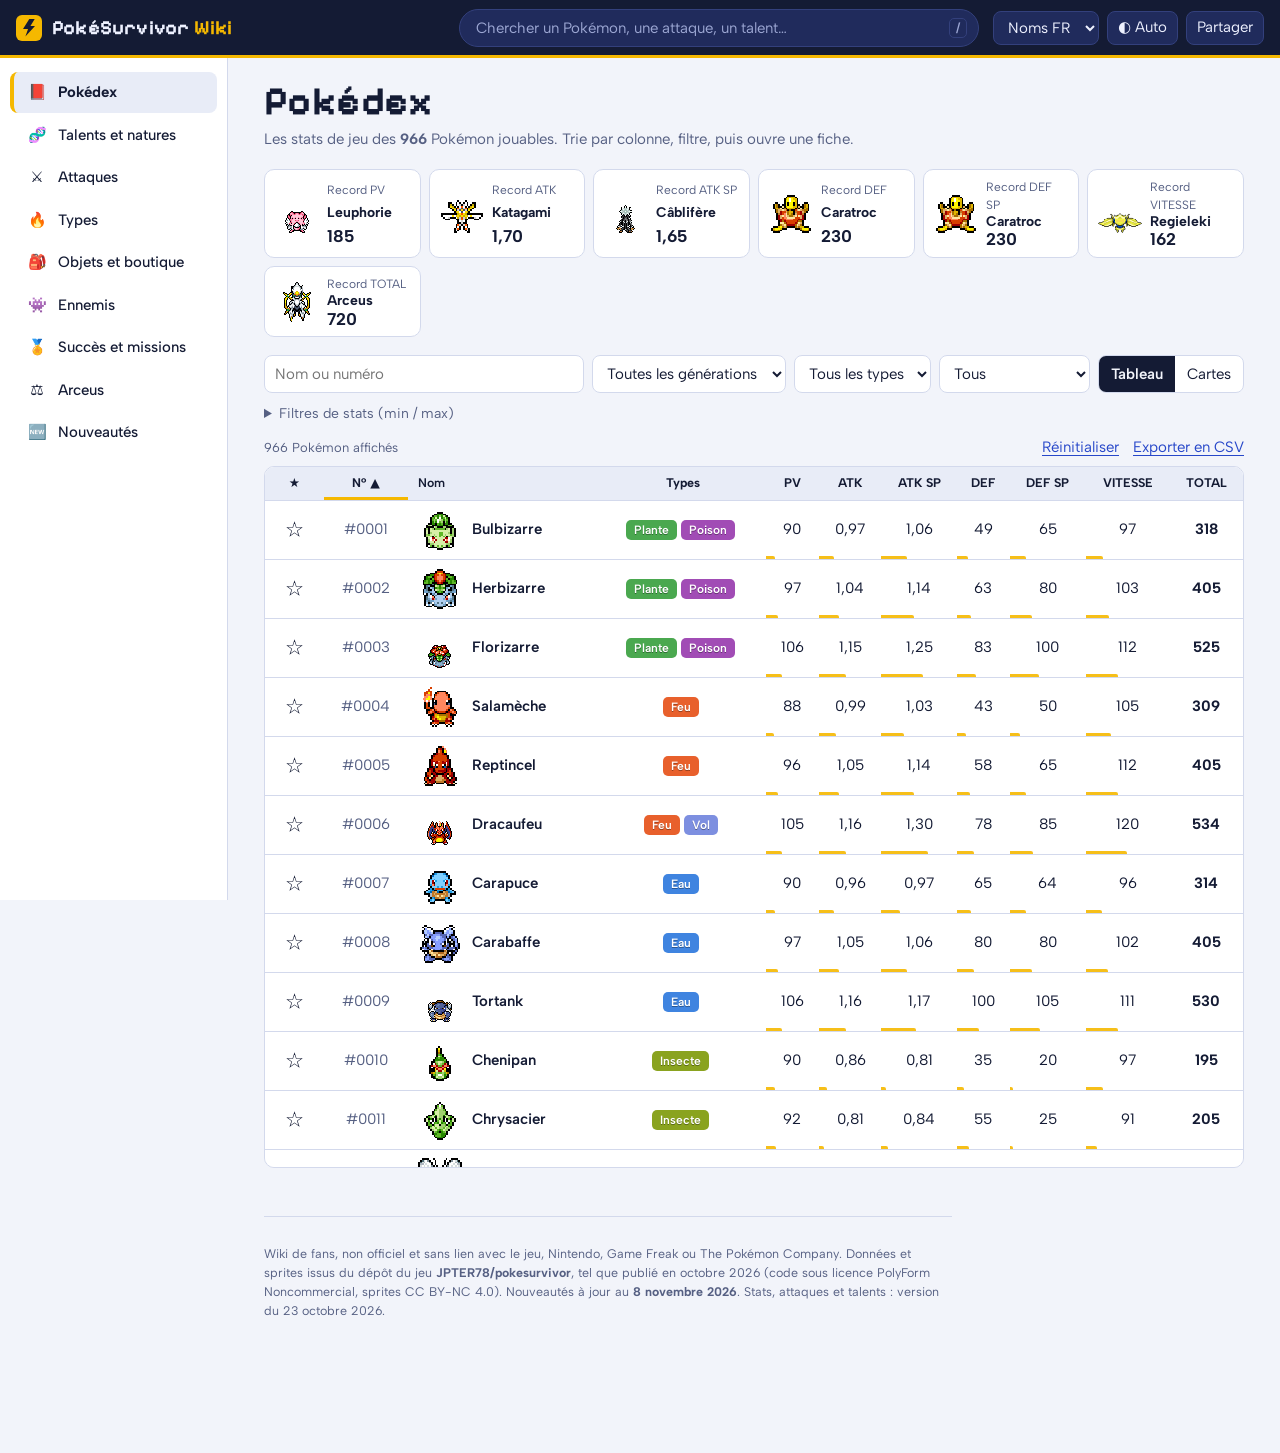
==== commit 0009ff4a: "Nouveautés du 24 octobre au 8 novembre 2026 Co-Authored-By: Claude Fable 5.2 <noreply@anthropic.com>" ====
--- a/index.html
+++ b/index.html
@@ -367,13 +367,13 @@
   </section>
 
   <footer class="foot">
-    <p>Wiki de fans, non officiel et sans lien avec le jeu, Nintendo, Game Freak ou The Pokémon Company. Données et sprites issus du dépôt open source du jeu <b>JPTER78/pokesurvivor</b> (code sous licence PolyForm Noncommercial, sprites CC BY-NC 4.0). Données à jour au <b id="asof"></b>.</p>
+    <p>Wiki de fans, non officiel et sans lien avec le jeu, Nintendo, Game Freak ou The Pokémon Company. Données et sprites issus du dépôt du jeu <b>JPTER78/pokesurvivor</b>, tel que publié en octobre 2026 (code sous licence PolyForm Noncommercial, sprites CC BY-NC 4.0). Nouveautés à jour au <b id="asof"></b>. Stats, attaques et talents : version du 23 octobre 2026.</p>
   </footer>
 </main>
 <div id="tray" class="tray" hidden></div>
 <dialog id="dlg" aria-label="Fiche"><div id="cd" class="sheet"></div></dialog>
 <div id="toast" class="toast" role="status" hidden></div>
-<script id="data" type="application/json">{"P":[[1,"Bulbasaur","Bulbizarre",["grass","poison"],90,0.97,1.06,49,65,97,318,1,1,0,1],[2,"Ivysaur","Herbizarre",["grass","poison"],97,1.04,1.14,63,80,103,405,2,1,0,0],[3,"Venusaur","Florizarre",["grass","poison"],106,1.15,1.25,83,100,112,525,4,1,0,0],[4,"Charmander","Salamèche",["fire"],88,0.99,1.03,43,50,105,309,1,1,0,1],[5,"Charmeleon","Reptincel",["fire"],96,1.05,1.14,58,65,112,405,2,1,0,0],[6,"Charizard","Dracaufeu",["fire","flying"],105,1.16,1.3,78,85,120,534,4,1,0,0],[7,"Squirtle","Carapuce",["water"],90,0.96,0.97,65,64,96,314,1,1,0,1],[8,"Wartortle","Carabaffe",["water"],97,1.05,1.06,80,80,102,405,2,1,0,0],[9,"Blastoise","Tortank",["water"],106,1.16,1.17,100,105,111,530,4,1,0,0],[10,"Caterpie","Chenipan",["bug"],90,0.86,0.81,35,20,97,195,1,1,0,0],[11,"Metapod","Chrysacier",["bug"],92,0.81,0.84,55,25,91,205,1,1,0,0],[12,"Butterfree","Papilusion",["bug","flying"],97,0.95,1.2,50,80,107,395,2,1,0,0],[13,"Weedle","Aspicot",["bug","poison"],88,0.89,0.81,30,20,99,195,1,1,0,0],[14,"Kakuna","Coconfort",["bug","poison"],90,0.84,0.84,50,25,93,205,1,1,0,0],[15,"Beedrill","Dardargnan",["bug","poison"],99,1.2,0.95,40,80,110,395,2,1,0,0],[16,"Pidgey","Roucool",["normal","flying"],88,0.95,0.89,40,35,102,251,1,1,0,0],[17,"Pidgeotto","Roucoups",["normal","flying"],98,1.03,0.97,55,50,108,349,2,1,0,0],[18,"Pidgeot","Roucarnage",["normal","flying"],107,1.14,1.08,75,70,120,479,3,1,0,0],[19,"Rattata","Rattata",["normal"],84,1.01,0.84,35,35,108,253,1,1,0,0],[20,"Raticate","Rattatac",["normal"],95,1.15,0.97,60,70,119,413,3,1,0,0],[21,"Spearow","Piafabec",["normal","flying"],88,1.03,0.87,30,31,107,262,1,1,0,0],[22,"Fearow","Rapasdepic",["normal","flying"],99,1.2,1.04,65,61,120,442,3,1,0,0],[23,"Ekans","Abo",["poison"],86,1.03,0.92,44,54,101,288,1,1,0,0],[24,"Arbok","Arbok",["poison"],97,1.22,1.06,69,79,112,448,3,1,0,0],[25,"Pikachu","Pikachu",["electric"],86,1.0,0.97,40,50,116,320,2,1,0,0],[26,"Raichu","Raichu",["electric"],97,1.2,1.2,55,80,124,485,3,1,0,0],[27,"Sandshrew","Sabelette",["ground"],92,1.11,0.81,85,30,95,300,1,1,0,0],[28,"Sandslash","Sablaireau",["ground"],104,1.25,0.95,110,55,105,450,3,1,0,0],[29,"Nidoran♀","Nidoran♀",["poison"],95,0.96,0.92,52,40,95,275,1,1,0,0],[30,"Nidorina","Nidorina",["poison"],102,1.04,1.0,67,55,102,365,2,1,0,0],[31,"Nidoqueen","Nidoqueen",["poison","ground"],110,1.21,1.11,87,85,110,505,4,1,0,0],[32,"Nidoran♂","Nidoran♂",["poison"],91,1.01,0.92,40,40,99,273,1,1,0,0],[33,"Nidorino","Nidorino",["poison"],97,1.1,1.0,57,55,105,365,2,1,0,0],[34,"Nidoking","Nidoking",["poison","ground"],106,1.26,1.17,77,75,114,505,4,1,0,0],[35,"Clefairy","Mélofée",["fairy"],102,0.95,1.03,48,65,93,323,2,1,0,0],[36,"Clefable","Mélodelfe",["fairy"],113,1.08,1.22,73,90,103,483,3,1,0,0],[37,"Vulpix","Goupix",["fire"],87,0.93,0.97,40,65,105,299,1,1,0,0],[38,"Ninetales","Feunard",["fire"],103,1.12,1.15,75,100,120,505,4,1,0,0],[39,"Jigglypuff","Rondoudou",["normal","fairy"],122,0.95,0.95,20,25,86,270,1,1,0,0],[40,"Wigglytuff","Grodoudou",["normal","fairy"],133,1.08,1.17,45,50,97,435,3,1,0,0],[41,"Zubat","Nosferapti",["poison","flying"],88,0.95,0.86,35,40,101,245,1,1,0,0],[42,"Golbat","Nosferalto",["poison","flying"],104,1.14,1.06,70,75,116,455,3,1,0,0],[43,"Oddish","Mystherbe",["grass","poison"],90,0.97,1.11,55,65,91,320,2,1,0,0],[44,"Gloom","Ortide",["grass","poison"],97,1.06,1.17,70,75,95,395,2,1,0,0],[45,"Vileplume","Rafflesia",["grass","poison"],104,1.14,1.31,85,90,99,490,3,1,0,0],[46,"Paras","Paras",["bug","grass"],86,1.08,0.95,55,55,88,285,1,1,0,0],[47,"Parasect","Parasect",["bug","grass"],97,1.22,1.03,80,80,91,405,2,1,0,0],[48,"Venonat","Mimitoss",["bug","poison"],97,1.0,0.92,50,55,97,305,1,1,0,0],[49,"Venomoth","Aéromite",["bug","poison"],102,1.06,1.2,60,75,116,450,3,1,0,0],[50,"Diglett","Taupiqueur",["ground"],74,1.0,0.89,25,45,118,265,1,1,0,0],[51,"Dugtrio","Triopikeur",["ground"],86,1.25,0.97,50,70,128,425,3,1,0,0],[52,"Meowth","Miaouss",["normal"],88,0.95,0.92,35,40,116,290,1,1,0,0],[53,"Persian","Persian",["normal"],99,1.08,1.06,60,65,126,440,3,1,0,0],[54,"Psyduck","Psykokwak",["water"],92,0.99,1.06,48,50,101,320,2,1,0,1],[55,"Golduck","Akwakwak",["water"],106,1.15,1.22,78,80,114,500,4,1,0,0],[56,"Mankey","Férosinge",["fighting"],88,1.14,0.89,35,45,107,305,1,1,0,0],[57,"Primeape","Colossinge",["fighting"],99,1.28,1.03,60,70,118,455,3,1,0,0],[58,"Growlithe","Caninos",["fire"],95,1.08,1.08,45,50,103,350,2,1,0,0],[59,"Arcanine","Arcanin",["fire"],110,1.31,1.25,80,80,118,555,4,1,0,0],[60,"Poliwag","Ptitard",["water"],88,0.97,0.92,40,40,116,300,1,1,0,0],[61,"Poliwhirl","Têtarte",["water"],99,1.06,0.97,65,50,116,385,2,1,0,0],[62,"Poliwrath","Tartard",["water","fighting"],110,1.22,1.08,95,90,107,510,4,1,0,0],[63,"Abra","Abra",["psychic"],81,0.81,1.28,15,55,116,310,1,1,0,0],[64,"Kadabra","Kadabra",["psychic"],88,0.89,1.36,30,70,122,400,2,1,0,0],[65,"Alakazam","Alakazam",["psychic"],95,0.97,1.44,45,95,128,500,4,1,0,0],[66,"Machop","Machoc",["fighting"],102,1.14,0.89,50,35,93,305,1,1,0,0],[67,"Machoke","Machopeur",["fighting"],106,1.25,0.97,70,60,97,405,2,1,0,0],[68,"Machamp","Mackogneur",["fighting"],110,1.42,1.06,80,85,101,505,4,1,0,0],[69,"Bellsprout","Chétiflor",["grass","poison"],92,1.11,1.08,35,30,95,300,1,1,0,0],[70,"Weepinbell","Boustiflor",["grass","poison"],99,1.2,1.17,50,45,101,390,2,1,0,0],[71,"Victreebel","Empiflor",["grass","poison"],106,1.28,1.25,65,70,107,490,3,1,0,0],[72,"Tentacool","Tentacool",["water","poison"],88,0.92,0.97,35,100,107,335,2,1,0,0],[73,"Tentacruel","Tentacruel",["water","poison"],106,1.08,1.14,65,120,120,515,4,1,0,0],[74,"Geodude","Racaillou",["rock","ground"],88,1.14,0.86,100,30,86,300,1,1,0,0],[75,"Graveler","Gravalanch",["rock","ground"],95,1.22,0.95,115,45,93,390,2,1,0,0],[76,"Golem","Grolem",["rock","ground"],106,1.36,1.0,130,65,97,495,4,1,0,0],[77,"Ponyta","Ponyta",["fire"],92,1.17,1.06,55,65,116,410,3,1,0,0],[78,"Rapidash","Galopa",["fire"],99,1.25,1.14,70,80,122,500,4,1,0,0],[79,"Slowpoke","Ramoloss",["water","psychic"],110,1.06,0.92,65,40,84,315,1,1,0,1],[80,"Slowbro","Flagadoss",["water","psychic"],113,1.11,1.25,110,80,91,490,3,1,0,0],[81,"Magnemite","Magnéti",["electric","steel"],81,0.89,1.22,70,55,97,325,2,1,0,0],[82,"Magneton","Magnéton",["electric","steel"],92,1.03,1.36,95,70,107,465,3,1,0,0],[83,"Farfetch’d","Canarticho",["normal","flying"],93,1.2,1.02,55,62,103,377,2,1,0,0],[84,"Doduo","Doduo",["normal","flying"],86,1.17,0.89,45,35,110,310,1,1,0,0],[85,"Dodrio","Dodrio",["normal","flying"],97,1.31,1.03,70,60,124,470,3,1,0,0],[86,"Seel","Otaria",["water"],99,0.95,0.95,55,70,97,325,2,1,0,0],[87,"Dewgong","Lamantine",["water","ice"],110,1.08,1.08,80,95,107,475,3,1,0,0],[88,"Grimer","Tadmorv",["poison"],106,1.14,0.92,50,50,88,325,2,1,0,0],[89,"Muk","Grotadmorv",["poison"],117,1.28,1.06,75,100,99,500,4,1,0,0],[90,"Shellder","Kokiyas",["water"],84,1.06,0.95,100,25,95,305,1,1,0,0],[91,"Cloyster","Crustabri",["water","ice"],92,1.22,1.17,180,45,107,525,4,1,0,0],[92,"Gastly","Fantominus",["ghost","poison"],84,0.89,1.25,30,35,112,310,1,1,0,0],[93,"Haunter","Spectrum",["ghost","poison"],90,0.97,1.33,45,55,118,405,2,1,0,0],[94,"Gengar","Ectoplasma",["ghost","poison"],97,1.06,1.42,60,75,124,500,4,1,0,0],[95,"Onix","Onix",["rock","ground"],86,0.95,0.86,160,45,107,385,2,1,0,0],[96,"Drowzee","Soporifik",["psychic"],97,0.96,0.94,45,90,96,328,2,1,0,0],[97,"Hypno","Hypnomade",["psychic"],108,1.1,1.1,70,115,106,483,3,1,0,0],[98,"Krabby","Krabby",["water"],84,1.28,0.84,90,25,99,325,2,1,0,0],[99,"Kingler","Krabboss",["water"],95,1.42,0.97,115,50,110,475,3,1,0,0],[100,"Voltorb","Voltorbe",["electric"],88,0.86,1.0,50,55,120,330,2,1,0,0],[101,"Electrode","Électrode",["electric"],97,0.97,1.14,70,80,141,490,3,1,0,0],[102,"Exeggcute","Noeunoeuf",["grass","psychic"],97,0.92,1.03,80,45,95,325,2,1,0,0],[103,"Exeggutor","Noadkoko",["grass","psychic"],113,1.22,1.39,85,75,101,530,4,1,0,0],[104,"Cubone","Osselait",["ground"],92,0.97,0.92,95,50,93,320,2,1,0,0],[105,"Marowak","Ossatueur",["ground"],97,1.14,0.97,110,80,97,425,3,1,0,0],[106,"Hitmonlee","Kicklee",["fighting"],92,1.36,0.89,53,110,115,455,3,1,0,0],[107,"Hitmonchan","Tygnon",["fighting"],92,1.28,0.89,79,110,110,455,3,1,0,0],[108,"Lickitung","Excelangue",["normal"],110,1.0,1.03,75,75,91,385,2,1,0,0],[109,"Koffing","Smogo",["poison"],88,1.06,1.03,95,45,93,340,2,1,0,0],[110,"Weezing","Smogogo",["poison"],99,1.2,1.17,120,70,103,490,3,1,0,0],[111,"Rhyhorn","Rhinocorne",["ground","rock"],106,1.17,0.86,95,30,88,345,2,1,0,0],[112,"Rhydon","Rhinoféros",["ground","rock"],117,1.42,0.95,120,45,95,485,3,1,0,0],[113,"Chansey","Leveinard",["normal"],182,0.73,0.89,5,105,99,450,3,1,0,0],[114,"Tangela","Saquedeneu",["grass"],99,1.0,1.25,115,40,103,435,3,1,0,0],[115,"Kangaskhan","Kangourex",["normal"],117,1.22,0.92,80,80,116,490,3,1,0,0],[116,"Horsea","Hypotrempe",["water"],84,0.92,1.08,70,25,103,295,1,1,0,0],[117,"Seadra","Hypocéan",["water"],95,1.06,1.22,95,45,114,440,3,1,0,0],[118,"Goldeen","Poissirène",["water"],90,1.07,0.89,60,50,104,320,2,1,0,0],[119,"Seaking","Poissoroy",["water"],106,1.21,1.06,65,80,107,450,3,1,0,0],[120,"Staryu","Stari",["water"],84,0.95,1.08,55,55,114,340,2,1,0,0],[121,"Starmie","Staross",["water","psychic"],97,1.11,1.25,85,85,126,520,4,1,0,0],[122,"Mr. Mime","M. Mime",["psychic","fairy"],88,0.95,1.25,65,120,116,460,3,1,0,0],[123,"Scyther","Insécateur",["bug","flying"],102,1.31,1.0,80,80,122,500,4,1,0,0],[124,"Jynx","Lippoutou",["ice","psychic"],99,0.97,1.33,35,95,118,455,3,1,0,0],[125,"Electabuzz","Élektek",["electric"],99,1.16,1.22,57,85,122,490,3,1,0,0],[126,"Magmar","Magmar",["fire"],99,1.22,1.25,57,85,117,495,4,1,0,0],[127,"Pinsir","Scarabrute",["bug"],99,1.39,1.0,100,70,114,500,4,1,0,0],[128,"Tauros","Tauros",["normal"],104,1.25,0.92,95,70,124,490,3,1,0,0],[129,"Magikarp","Magicarpe",["water"],79,0.76,0.78,55,20,112,200,1,1,0,0],[130,"Gyarados","Léviator",["water","flying"],113,1.39,1.03,79,100,112,540,4,1,0,0],[131,"Lapras","Lokhlass",["water","ice"],128,1.17,1.17,80,95,103,535,4,1,0,0],[132,"Ditto","Métamorph",["normal"],92,0.96,0.96,48,48,98,288,1,1,0,0],[133,"Eevee","Évoli",["normal"],95,1.0,0.95,50,65,101,325,2,1,0,0],[134,"Vaporeon","Aquali",["water"],128,1.06,1.31,60,95,105,525,4,1,0,0],[135,"Jolteon","Voltali",["electric"],99,1.06,1.31,60,95,133,525,4,1,0,0],[136,"Flareon","Pyroli",["fire"],99,1.42,1.22,60,110,105,525,4,1,0,0],[137,"Porygon","Porygon",["normal"],99,1.03,1.17,70,75,95,395,2,1,0,0],[138,"Omanyte","Amonita",["rock","water"],86,0.92,1.2,100,55,93,355,2,1,0,0],[139,"Omastar","Amonistar",["rock","water"],102,1.03,1.33,125,70,101,495,4,1,0,0],[140,"Kabuto","Kabuto",["rock","water"],84,1.14,1.0,90,45,101,355,2,1,0,0],[141,"Kabutops","Kabutops",["rock","water"],97,1.33,1.06,105,70,112,495,4,1,0,0],[142,"Aerodactyl","Ptéra",["rock","flying"],106,1.28,1.03,65,75,133,515,4,1,0,0],[143,"Snorlax","Ronflex",["normal"],142,1.31,1.06,65,110,91,540,4,1,0,0],[144,"Articuno","Artikodin",["ice","flying"],110,1.17,1.22,100,125,114,580,5,1,1,0],[145,"Zapdos","Électhor",["electric","flying"],110,1.2,1.39,85,90,120,580,5,1,1,0],[146,"Moltres","Sulfura",["fire","flying"],110,1.25,1.39,90,85,116,580,5,1,1,0],[147,"Dratini","Minidraco",["dragon"],88,1.05,0.97,45,50,99,300,1,1,0,0],[148,"Dragonair","Draco",["dragon"],97,1.16,1.08,65,70,107,420,3,1,0,0],[149,"Dragonite","Dracolosse",["dragon","flying"],111,1.44,1.25,95,100,112,600,5,1,0,0],[150,"Mewtwo","Mewtwo",["psychic"],118,1.31,1.55,90,90,133,680,5,1,1,0],[151,"Mew","Mew",["psychic"],115,1.25,1.25,100,100,120,600,5,1,1,0],[152,"Chikorita","Germignon",["grass"],90,0.97,0.97,65,65,97,318,1,2,0,1],[153,"Bayleef","Macronium",["grass"],97,1.04,1.05,80,80,103,405,2,2,0,0],[154,"Meganium","Méganium",["grass"],106,1.15,1.16,100,100,112,525,4,2,0,0],[155,"Cyndaquil","Héricendre",["fire"],88,0.99,1.03,43,50,105,309,1,2,0,1],[156,"Quilava","Feurisson",["fire"],96,1.05,1.14,58,65,112,405,2,2,0,0],[157,"Typhlosion","Typhlosion",["fire"],105,1.16,1.3,78,85,120,534,4,2,0,0],[158,"Totodile","Kaiminus",["water"],92,1.06,0.94,64,48,96,314,1,2,0,1],[159,"Croconaw","Crocrodil",["water"],99,1.14,1.02,80,63,102,405,2,2,0,0],[160,"Feraligatr","Aligatueur",["water"],108,1.28,1.13,100,83,111,530,4,2,0,0],[161,"Sentret","Fouinette",["normal"],86,0.95,0.89,34,45,86,215,1,2,0,0],[162,"Furret","Fouinar",["normal"],108,1.12,0.95,64,55,116,415,3,2,0,0],[163,"Hoothoot","Hoothoot",["normal","flying"],97,0.86,0.9,30,56,99,262,1,2,0,0],[164,"Noctowl","Noarfang",["normal","flying"],115,0.97,1.17,50,96,107,452,3,2,0,0],[165,"Ledyba","Coxy",["bug","flying"],88,0.81,0.92,30,80,101,265,1,2,0,0],[166,"Ledian","Coxyclaque",["bug","flying"],95,0.89,1.0,50,110,114,390,2,2,0,0],[167,"Spinarak","Mimigal",["bug","poison"],88,1.03,0.92,40,40,91,250,1,2,0,0],[168,"Ariados","Migalos",["bug","poison"],102,1.2,1.03,70,70,95,400,2,2,0,0],[169,"Crobat","Nostenfer",["poison","flying"],108,1.2,1.08,80,80,133,535,4,2,0,0],[170,"Chinchou","Loupio",["water","electric"],104,0.91,1.01,38,56,106,330,2,2,0,0],[171,"Lanturn","Lanturn",["water","electric"],126,1.02,1.12,58,76,106,460,3,2,0,0],[172,"Pichu","Pichu",["electric"],79,0.92,0.89,15,35,103,205,1,2,0,0],[173,"Cleffa","Mélo",["fairy"],92,0.84,0.95,28,55,84,218,1,2,0,0],[174,"Igglybuff","Toudoudou",["normal","fairy"],110,0.86,0.92,15,20,84,210,1,2,0,0],[175,"Togepi","Togepi",["fairy"],86,0.81,0.92,65,65,86,245,1,2,0,0],[176,"Togetic","Togetic",["fairy","flying"],95,0.92,1.14,85,105,95,405,2,2,0,0],[177,"Natu","Natu",["psychic","flying"],88,0.97,1.08,45,45,107,320,2,2,0,0],[178,"Xatu","Xatu",["psychic","flying"],99,1.11,1.22,70,70,118,470,3,2,0,0],[179,"Mareep","Wattouat",["electric"],95,0.92,1.06,40,45,93,280,1,2,0,0],[180,"Flaaffy","Lainergie",["electric"],102,1.0,1.14,55,60,97,365,2,2,0,0],[181,"Ampharos","Pharamp",["electric"],110,1.11,1.33,85,90,101,510,4,2,0,0],[182,"Bellossom","Joliflor",["grass"],104,1.14,1.2,95,100,99,490,3,2,0,0],[183,"Marill","Marill",["water","fairy"],102,0.81,0.81,50,50,95,250,1,2,0,0],[184,"Azumarill","Azumarill",["water","fairy"],115,0.97,1.03,80,80,99,420,3,2,0,0],[185,"Sudowoodo","Simularbre",["rock"],102,1.25,0.86,115,65,91,410,3,2,0,0],[186,"Politoed","Tarpaud",["water"],110,1.11,1.2,75,100,107,500,4,2,0,0],[187,"Hoppip","Granivol",["grass","flying"],86,0.89,0.89,40,55,99,250,1,2,0,0],[188,"Skiploom","Floravol",["grass","flying"],95,0.95,0.95,50,65,112,340,2,2,0,0],[189,"Jumpluff","Cotovol",["grass","flying"],104,1.0,1.0,70,95,124,460,3,2,0,0],[190,"Aipom","Capumain",["normal"],95,1.08,0.92,55,55,114,360,2,2,0,0],[191,"Sunkern","Tournegrin",["grass"],84,0.86,0.86,30,30,91,180,1,2,0,0],[192,"Sunflora","Héliatronc",["grass"],104,1.11,1.28,55,85,91,425,3,2,0,0],[193,"Yanma","Yanma",["bug","flying"],99,1.06,1.11,45,45,118,390,2,2,0,0],[194,"Wooper","Axoloto",["water","ground"],95,0.95,0.84,45,25,84,210,1,2,0,0],[195,"Quagsire","Maraiste",["water","ground"],113,1.17,1.06,85,65,93,430,3,2,0,0],[196,"Espeon","Mentali",["psychic"],99,1.06,1.42,60,95,124,525,4,2,0,0],[197,"Umbreon","Noctali",["dark"],113,1.06,1.03,110,130,105,525,4,2,0,0],[198,"Murkrow","Cornèbre",["dark","flying"],97,1.17,1.17,42,42,116,405,2,2,0,0],[199,"Slowking","Roigada",["water","psychic"],113,1.11,1.25,80,110,91,490,3,2,0,0],[200,"Misdreavus","Feuforêve",["ghost"],97,1.03,1.17,60,85,114,435,3,2,0,0],[201,"Unown","Zarbi",["psychic"],92,1.1,1.1,48,48,98,336,2,2,0,0],[202,"Wobbuffet","Qulbutoké",["psychic"],156,0.88,0.88,58,58,92,405,2,2,0,0],[203,"Girafarig","Girafarig",["normal","psychic"],102,1.14,1.2,65,65,114,455,3,2,0,0],[204,"Pineco","Pomdepik",["bug"],92,1.06,0.89,90,35,84,290,1,2,0,0],[205,"Forretress","Foretress",["bug","steel"],104,1.2,1.03,140,60,95,465,3,2,0,0],[206,"Dunsparce","Insolourdo",["normal"],115,1.08,1.06,70,65,97,415,3,2,0,0],[207,"Gligar","Scorplane",["ground","flying"],99,1.11,0.89,105,65,114,430,3,2,0,0],[208,"Steelix","Steelix",["steel","ground"],104,1.17,1.0,200,65,91,510,4,2,0,0],[209,"Snubbull","Snubbull",["fairy"],97,1.14,0.92,50,40,91,300,1,2,0,0],[210,"Granbull","Granbull",["fairy"],110,1.36,1.03,75,60,97,450,3,2,0,0],[211,"Qwilfish","Qwilfish",["water","poison"],99,1.22,1.0,85,55,114,440,3,2,0,0],[212,"Scizor","Cizayox",["bug","steel"],102,1.42,1.0,100,80,105,500,4,2,0,0],[213,"Shuckle","Caratroc",["bug","rock"],79,0.76,0.76,230,230,80,505,4,2,0,0],[214,"Heracross","Scarhino",["bug","fighting"],106,1.39,0.92,75,95,114,500,4,2,0,0],[215,"Sneasel","Farfuret",["dark","ice"],95,1.22,0.89,55,75,126,430,3,2,0,0],[216,"Teddiursa","Teddiursa",["normal"],97,1.14,0.97,50,50,95,330,2,2,0,0],[217,"Ursaring","Ursaring",["normal"],110,1.42,1.11,75,75,101,500,4,2,0,0],[218,"Slugma","Limagma",["fire"],88,0.92,1.08,40,40,86,250,1,2,0,0],[219,"Magcargo","Volcaropod",["fire","rock"],97,0.97,1.2,120,80,91,430,3,2,0,0],[220,"Swinub","Marcacrin",["ice","ground"],92,0.97,0.86,40,30,99,250,1,2,0,0],[221,"Piloswine","Cochignon",["ice","ground"],115,1.25,1.03,80,60,99,450,3,2,0,0],[222,"Corsola","Corayon",["water","rock"],99,1.0,1.06,95,95,93,410,3,2,0,0],[223,"Remoraid","Rémoraid",["water"],86,1.06,1.06,35,35,105,300,1,2,0,0],[224,"Octillery","Octillery",["water"],104,1.28,1.28,75,75,97,480,3,2,0,0],[225,"Delibird","Cadoizo",["ice","flying"],90,1.0,1.06,45,45,110,330,2,2,0,0],[226,"Mantine","Démanta",["water","flying"],108,0.92,1.14,70,140,107,485,3,2,0,0],[227,"Skarmory","Airmure",["steel","flying"],99,1.14,0.92,140,70,107,465,3,2,0,0],[228,"Houndour","Malosse",["dark","fire"],90,1.03,1.14,30,50,105,330,2,2,0,0],[229,"Houndoom","Démolosse",["dark","fire"],104,1.2,1.31,50,80,118,500,4,2,0,0],[230,"Kingdra","Hyporoi",["water","dragon"],104,1.22,1.22,95,95,114,540,4,2,0,0],[231,"Phanpy","Phanpy",["ground"],110,1.03,0.92,60,40,95,330,2,2,0,0],[232,"Donphan","Donphan",["ground"],110,1.36,1.03,120,60,99,500,4,2,0,0],[233,"Porygon2","Porygon2",["normal"],108,1.14,1.28,90,95,103,515,4,2,0,0],[234,"Stantler","Cerfrousse",["normal"],103,1.22,1.17,62,65,114,465,3,2,0,0],[235,"Smeargle","Queulorior",["normal"],95,0.81,0.81,35,45,110,250,1,2,0,0],[236,"Tyrogue","Debugant",["fighting"],86,0.89,0.89,35,35,93,210,1,2,0,0],[237,"Hitmontop","Kapoera",["fighting"],92,1.22,0.89,95,110,107,455,3,2,0,0],[238,"Smoochum","Lippouti",["ice","psychic"],90,0.86,1.17,15,65,105,305,1,2,0,0],[239,"Elekid","Élekid",["electric"],90,1.05,1.06,37,55,118,360,2,2,0,0],[240,"Magby","Magby",["fire"],90,1.11,1.08,37,55,113,365,2,2,0,0],[241,"Miltank","Écrémeuh",["normal"],113,1.14,0.92,105,70,120,490,3,2,0,0],[242,"Blissey","Leuphorie",["normal"],185,0.76,1.11,10,135,101,540,4,2,0,0],[243,"Raikou","Raikou",["electric"],110,1.17,1.33,75,100,126,580,5,2,1,0],[244,"Entei","Entei",["fire"],122,1.33,1.2,85,75,120,580,5,2,1,0],[245,"Suicune","Suicune",["water"],115,1.11,1.2,115,115,114,580,5,2,1,0],[246,"Larvitar","Embrylex",["rock","ground"],92,1.05,0.95,50,50,95,300,1,2,0,0],[247,"Pupitar","Ymphect",["rock","ground"],102,1.16,1.06,70,70,99,410,3,2,0,0],[248,"Tyranitar","Tyranocif",["rock","dark"],115,1.44,1.22,110,100,104,600,5,2,0,0],[249,"Lugia","Lugia",["psychic","flying"],118,1.2,1.2,130,154,124,680,5,2,1,0],[250,"Ho-Oh","Ho-Oh",["fire","flying"],118,1.42,1.31,90,154,116,680,5,2,1,0],[251,"Celebi","Celebi",["psychic","grass"],115,1.25,1.25,100,100,120,600,5,2,1,0],[252,"Treecko","Arcko",["grass"],88,0.95,1.06,35,55,107,310,1,3,0,1],[253,"Grovyle","Massko",["grass"],92,1.06,1.17,45,65,118,405,2,3,0,0],[254,"Sceptile","Jungko",["grass"],102,1.17,1.28,65,85,128,530,4,3,0,0],[255,"Torchic","Poussifeu",["fire"],90,1.03,1.08,40,50,97,310,1,3,0,1],[256,"Combusken","Galifeu",["fire","fighting"],97,1.17,1.17,60,60,101,405,2,3,0,0],[257,"Blaziken","Braségali",["fire","fighting"],106,1.36,1.31,70,70,112,530,4,3,0,0],[258,"Mudkip","Gobou",["water"],92,1.08,0.97,50,50,95,310,1,3,0,1],[259,"Marshtomp","Flobio",["water","ground"],102,1.17,1.03,70,70,99,405,2,3,0,0],[260,"Swampert","Laggron",["water","ground"],115,1.31,1.17,90,90,103,535,4,3,0,0],[261,"Poochyena","Medhyèna",["dark"],86,1.0,0.86,35,30,93,220,1,3,0,0],[262,"Mightyena","Grahyèna",["dark"],102,1.2,1.03,70,60,107,420,3,3,0,0],[263,"Zigzagoon","Zigzaton",["normal"],87,0.86,0.86,41,41,103,240,1,3,0,0],[264,"Linoone","Linéon",["normal"],105,1.08,0.97,61,61,120,420,3,3,0,0],[265,"Wurmple","Chenipotte",["bug"],90,0.95,0.81,35,30,86,195,1,3,0,0],[266,"Silcoon","Armulys",["bug"],92,0.89,0.84,55,25,84,205,1,3,0,0],[267,"Beautifly","Charmillon",["bug","flying"],97,1.08,1.25,50,50,105,395,2,3,0,0],[268,"Cascoon","Blindalys",["bug"],92,0.89,0.84,55,25,84,205,1,3,0,0],[269,"Dustox","Papinox",["bug","poison"],97,0.97,0.97,70,90,105,385,2,3,0,0],[270,"Lotad","Nénupiot",["water","grass"],88,0.86,0.92,30,50,91,220,1,3,0,0],[271,"Lombre","Lombre",["water","grass"],97,0.97,1.03,50,70,99,340,2,3,0,0],[272,"Ludicolo","Ludicolo",["water","grass"],106,1.08,1.2,70,100,107,480,3,3,0,0],[273,"Seedot","Grainipiot",["grass"],88,0.92,0.86,50,30,91,220,1,3,0,0],[274,"Nuzleaf","Pifeuil",["grass","dark"],102,1.08,1.03,40,40,103,340,2,3,0,0],[275,"Shiftry","Tengalice",["grass","dark"],110,1.25,1.2,60,60,112,480,3,3,0,0],[276,"Taillow","Nirondelle",["normal","flying"],88,1.0,0.86,30,30,114,270,1,3,0,0],[277,"Swellow","Hélédelle",["normal","flying"],97,1.17,1.11,60,50,130,455,3,3,0,0],[278,"Wingull","Goélise",["water","flying"],88,0.86,1.0,30,30,114,270,1,3,0,0],[279,"Pelipper","Bekipan",["water","flying"],97,0.97,1.22,100,70,105,440,3,3,0,0],[280,"Ralts","Tarsal",["psychic","fairy"],83,0.84,0.95,25,35,95,198,1,3,0,0],[281,"Kirlia","Kirlia",["psychic","fairy"],87,0.89,1.06,35,55,99,278,1,3,0,0],[282,"Gardevoir","Gardevoir",["psychic","fairy"],101,1.06,1.39,65,115,112,518,4,3,0,0],[283,"Surskit","Arakdo",["bug","water"],88,0.86,0.97,32,52,105,269,1,3,0,0],[284,"Masquerain","Maskadra",["bug","flying"],102,1.03,1.25,62,82,112,454,3,3,0,0],[285,"Shroomish","Balignon",["grass"],97,0.92,0.92,60,60,93,295,1,3,0,0],[286,"Breloom","Chapignon",["grass","fighting"],97,1.42,1.03,80,60,107,460,3,3,0,0],[287,"Slakoth","Parecool",["normal"],97,1.03,0.89,60,35,91,280,1,3,0,0],[288,"Vigoroth","Vigoroth",["normal"],106,1.14,1.0,80,55,116,440,3,3,0,0],[289,"Slaking","Monaflèmit",["normal"],138,1.58,1.22,100,65,120,670,5,3,0,0],[290,"Nincada","Ningale",["bug","ground"],84,0.95,0.86,90,30,95,266,1,3,0,0],[291,"Ninjask","Ninjask",["bug","flying"],97,1.2,0.97,45,50,145,456,3,3,0,0],[292,"Shedinja","Munja",["bug","ghost"],70,1.2,0.86,45,30,95,236,1,3,0,0],[293,"Whismur","Chuchmur",["normal"],99,0.98,0.98,23,23,90,240,1,3,0,0],[294,"Loudred","Ramboum",["normal"],108,1.09,1.09,43,43,98,360,2,3,0,0],[295,"Exploud","Brouhabam",["normal"],117,1.2,1.2,63,73,107,490,3,3,0,0],[296,"Makuhita","Makuhita",["fighting"],102,1.03,0.81,30,30,88,237,1,3,0,0],[297,"Hariyama","Hariyama",["fighting"],135,1.36,0.92,60,60,99,474,3,3,0,0],[298,"Azurill","Azurill",["normal","fairy"],92,0.81,0.81,40,40,86,190,1,3,0,0],[299,"Nosepass","Tarinor",["rock"],84,0.95,0.95,135,90,91,375,2,3,0,0],[300,"Skitty","Skitty",["normal"],92,0.95,0.89,45,35,99,260,1,3,0,0],[301,"Delcatty","Delcatty",["normal"],102,1.06,1.0,65,55,116,400,2,3,0,0],[302,"Sableye","Ténéfix",["dark","ghost"],92,1.11,1.06,75,65,99,380,2,3,0,0],[303,"Mawile","Mysdibule",["steel","fairy"],92,1.17,1.0,85,55,99,380,2,3,0,0],[304,"Aron","Galekid",["steel","rock"],92,1.08,0.92,100,40,91,330,2,3,0,0],[305,"Lairon","Galegon",["steel","rock"],97,1.2,0.97,140,50,95,430,3,3,0,0],[306,"Aggron","Galeking",["steel","rock"],102,1.31,1.03,180,60,99,530,4,3,0,0],[307,"Meditite","Méditikka",["fighting","psychic"],84,0.92,0.92,55,55,103,280,1,3,0,0],[308,"Medicham","Charmina",["fighting","psychic"],97,1.03,1.03,75,75,112,410,3,3,0,0],[309,"Electrike","Dynavolt",["electric"],88,0.95,1.06,40,40,105,295,1,3,0,0],[310,"Manectric","Élecsprint",["electric"],102,1.11,1.28,60,60,122,475,3,3,0,0],[311,"Plusle","Posipi",["electric"],97,0.97,1.17,40,75,118,405,2,3,0,0],[312,"Minun","Négapi",["electric"],97,0.92,1.11,50,85,118,405,2,3,0,0],[313,"Volbeat","Muciole",["bug"],99,1.1,0.96,75,85,114,430,3,3,0,0],[314,"Illumise","Lumivole",["bug"],99,0.96,1.1,75,85,114,430,3,3,0,0],[315,"Roselia","Rosélia",["grass","poison"],92,1.03,1.25,45,80,105,400,2,3,0,0],[316,"Gulpin","Gloupti",["poison"],102,0.94,0.94,53,53,95,302,1,3,0,0],[317,"Swalot","Avaltout",["poison"],115,1.1,1.1,83,83,101,467,3,3,0,0],[318,"Carvanha","Carvanha",["water","dark"],90,1.2,1.06,20,20,105,305,1,3,0,0],[319,"Sharpedo","Sharpedo",["water","dark"],102,1.36,1.22,40,40,118,460,3,3,0,0],[320,"Wailmer","Wailmer",["water"],128,1.08,1.08,35,35,103,400,2,3,0,0],[321,"Wailord","Wailord",["water"],146,1.2,1.2,45,45,103,500,4,3,0,0],[322,"Numel","Chamallot",["fire","ground"],97,1.03,1.06,40,45,93,305,1,3,0,0],[323,"Camerupt","Camérupt",["fire","ground"],102,1.25,1.28,70,75,95,460,3,3,0,0],[324,"Torkoal","Chartor",["fire"],102,1.17,1.17,140,70,86,470,3,3,0,0],[325,"Spoink","Spoink",["psychic"],97,0.84,1.08,35,80,103,330,2,3,0,0],[326,"Grumpig","Groret",["psychic"],106,0.95,1.2,65,110,112,470,3,3,0,0],[327,"Spinda","Spinda",["normal"],97,1.03,1.03,60,60,103,360,2,3,0,0],[328,"Trapinch","Kraknoix",["ground"],90,1.25,0.95,45,45,82,290,1,3,0,0],[329,"Vibrava","Vibraninf",["ground","dragon"],92,1.08,0.97,50,50,107,340,2,3,0,0],[330,"Flygon","Libégon",["ground","dragon"],106,1.25,1.14,80,80,120,520,4,3,0,0],[331,"Cacnea","Cacnea",["grass"],92,1.17,1.17,40,40,93,335,2,3,0,0],[332,"Cacturne","Cacturne",["grass","dark"],102,1.33,1.33,60,60,101,475,3,3,0,0],[333,"Swablu","Tylton",["normal","flying"],90,0.92,0.92,60,75,99,310,1,3,0,0],[334,"Altaria","Altaria",["dragon","flying"],104,1.08,1.08,90,105,112,490,3,3,0,0],[335,"Zangoose","Mangriff",["normal"],103,1.33,1.03,60,60,116,458,3,3,0,0],[336,"Seviper","Séviper",["poison"],103,1.25,1.25,60,60,105,458,3,3,0,0],[337,"Lunatone","Séléroc",["rock","psychic"],110,1.0,1.22,65,85,107,460,3,3,0,0],[338,"Solrock","Solaroc",["rock","psychic"],110,1.22,1.0,85,65,107,460,3,3,0,0],[339,"Barboach","Barloche",["water","ground"],92,0.96,0.95,43,41,103,288,1,3,0,0],[340,"Whiscash","Barbicha",["water","ground"],120,1.13,1.12,73,71,103,468,3,3,0,0],[341,"Corphish","Écrapince",["water"],89,1.14,0.97,65,35,93,308,1,3,0,0],[342,"Crawdaunt","Colhomard",["water","dark"],98,1.36,1.2,85,55,101,468,3,3,0,0],[343,"Baltoy","Balbuto",["ground","psychic"],88,0.92,0.92,55,70,101,300,1,3,0,0],[344,"Claydol","Kaorine",["ground","psychic"],97,1.08,1.08,105,120,110,500,4,3,0,0],[345,"Lileep","Lilia",["rock","grass"],100,0.93,1.04,77,87,88,355,2,3,0,0],[346,"Cradily","Vacilys",["rock","grass"],109,1.15,1.15,97,107,96,495,4,3,0,0],[347,"Anorith","Anorith",["rock","bug"],90,1.22,0.92,50,50,110,355,2,3,0,0],[348,"Armaldo","Armaldo",["rock","bug"],104,1.39,1.08,100,80,97,495,4,3,0,0],[349,"Feebas","Barpau",["water"],79,0.78,0.76,20,55,112,200,1,3,0,0],[350,"Milotic","Milobellus",["water"],113,1.03,1.25,79,125,112,540,4,3,0,0],[351,"Castform","Morphéo",["normal"],102,1.08,1.08,70,70,107,420,3,3,0,0],[352,"Kecleon","Kecleon",["normal"],97,1.2,1.03,70,120,95,440,3,3,0,0],[353,"Shuppet","Polichombr",["ghost"],90,1.11,1.05,35,33,97,295,1,3,0,0],[354,"Banette","Branette",["ghost"],99,1.33,1.16,65,63,105,455,3,3,0,0],[355,"Duskull","Skelénox",["ghost"],79,0.92,0.86,90,90,88,295,1,3,0,0],[356,"Dusclops","Téraclope",["ghost"],88,1.08,1.03,130,130,88,455,3,3,0,0],[357,"Tropius","Tropius",["grass","flying"],115,1.07,1.1,83,87,99,460,3,3,0,0],[358,"Chimecho","Éoko",["psychic"],104,0.97,1.22,80,90,105,455,3,3,0,0],[359,"Absol","Absol",["dark"],99,1.42,1.11,60,60,110,465,3,3,0,0],[360,"Wynaut","Okéoké",["psychic"],113,0.83,0.83,48,48,88,260,1,3,0,0],[361,"Snorunt","Stalgamin",["ice"],92,0.97,0.97,50,50,99,300,1,3,0,0],[362,"Glalie","Oniglali",["ice"],106,1.14,1.14,80,80,112,480,3,3,0,0],[363,"Spheal","Obalie",["ice","water"],102,0.92,1.0,50,50,88,290,1,3,0,0],[364,"Sealeo","Phogleur",["ice","water"],110,1.03,1.11,70,70,97,410,3,3,0,0],[365,"Walrein","Kaimorse",["ice","water"],120,1.14,1.22,90,90,105,530,4,3,0,0],[366,"Clamperl","Coquiperl",["water"],86,1.05,1.11,85,55,91,345,2,3,0,0],[367,"Huntail","Serpang",["water"],95,1.27,1.22,105,75,100,485,3,3,0,0],[368,"Gorebyss","Rosabyss",["water"],95,1.16,1.33,105,75,100,485,3,3,0,0],[369,"Relicanth","Relicanth",["water","rock"],115,1.2,0.95,130,65,101,485,3,3,0,0],[370,"Luvdisc","Lovdisc",["water"],89,0.86,0.92,55,65,119,330,2,3,0,0],[371,"Bagon","Draby",["dragon"],90,1.11,0.92,60,30,99,300,1,3,0,0],[372,"Shelgon","Drackhaus",["dragon"],99,1.22,1.03,100,50,99,420,3,3,0,0],[373,"Salamence","Drattak",["dragon","flying"],113,1.44,1.31,80,80,120,600,5,3,0,0],[374,"Beldum","Terhal",["steel","psychic"],88,1.0,0.89,80,60,91,300,1,3,0,0],[375,"Metang","Métang",["steel","psychic"],97,1.11,1.0,100,80,99,420,3,3,0,0],[376,"Metagross","Métalosse",["steel","psychic"],106,1.44,1.22,130,90,107,600,5,3,0,0],[377,"Regirock","Regirock",["rock"],106,1.25,0.97,200,100,99,580,5,3,1,0],[378,"Regice","Regice",["ice"],106,0.97,1.25,100,200,99,580,5,3,1,0],[379,"Registeel","Registeel",["steel"],106,1.11,1.11,150,150,99,580,5,3,1,0],[380,"Latias","Latias",["dragon","psychic"],106,1.14,1.31,90,130,124,600,5,3,1,0],[381,"Latios","Latios",["dragon","psychic"],106,1.2,1.42,80,110,124,600,5,3,1,0],[382,"Kyogre","Kyogre",["water"],115,1.25,1.52,90,140,116,670,5,3,1,0],[383,"Groudon","Groudon",["ground"],115,1.52,1.25,140,90,116,670,5,3,1,0],[384,"Rayquaza","Rayquaza",["dragon","flying"],117,1.52,1.52,90,90,118,680,5,3,1,0],[385,"Jirachi","Jirachi",["steel","psychic"],115,1.25,1.25,100,100,120,600,5,3,1,0],[386,"Deoxys","Deoxys",["psychic"],92,1.52,1.52,50,50,141,600,5,3,1,0],[387,"Turtwig","Tortipouss",["grass"],95,1.07,0.95,64,55,91,318,1,4,0,1],[388,"Grotle","Boskara",["grass"],104,1.19,1.0,85,65,93,405,2,4,0,0],[389,"Torterra","Torterra",["grass","ground"],113,1.3,1.11,105,85,102,525,4,4,0,0],[390,"Chimchar","Ouisticram",["fire"],90,1.02,1.02,44,44,104,309,1,4,0,1],[391,"Monferno","Chimpenfeu",["fire","fighting"],99,1.13,1.13,52,52,112,405,2,4,0,0],[392,"Infernape","Simiabraz",["fire","fighting"],104,1.27,1.27,71,71,123,534,4,4,0,0],[393,"Piplup","Tiplouf",["water"],94,0.98,1.04,53,56,95,314,1,4,0,1],[394,"Prinplup","Prinplouf",["water"],99,1.06,1.15,68,76,99,405,2,4,0,0],[395,"Empoleon","Pingoléon",["water","steel"],108,1.17,1.31,88,101,103,530,4,4,0,0],[396,"Starly","Étourmi",["normal","flying"],88,1.0,0.86,30,30,103,245,1,4,0,0],[397,"Staravia","Étourvol",["normal","flying"],95,1.11,0.92,50,40,112,340,2,4,0,0],[398,"Staraptor","Étouraptor",["normal","flying"],108,1.36,0.97,70,60,120,485,3,4,0,0],[399,"Bidoof","Keunotor",["normal"],97,0.95,0.89,40,40,91,250,1,4,0,0],[400,"Bibarel","Castorno",["normal","water"],106,1.17,1.0,60,60,108,410,3,4,0,0],[401,"Kricketot","Crikzik",["bug"],87,0.84,0.84,41,41,88,194,1,4,0,0],[402,"Kricketune","Mélokrik",["bug"],105,1.17,1.0,51,51,105,384,2,4,0,0],[403,"Shinx","Lixy",["electric"],90,1.06,0.92,34,34,97,263,1,4,0,0],[404,"Luxio","Luxio",["electric"],97,1.17,1.03,49,49,103,363,2,4,0,0],[405,"Luxray","Luxray",["electric"],106,1.36,1.22,79,79,107,523,4,4,0,0],[406,"Budew","Rozbouton",["grass","poison"],88,0.86,0.97,35,70,101,280,1,4,0,0],[407,"Roserade","Roserade",["grass","poison"],97,1.08,1.39,65,105,116,515,4,4,0,0],[408,"Cranidos","Kranidos",["rock"],100,1.39,0.86,40,30,102,350,2,4,0,0],[409,"Rampardos","Charkos",["rock"],114,1.61,1.06,60,50,102,495,4,4,0,0],[410,"Shieldon","Dinoclier",["rock","steel"],84,0.93,0.93,118,88,91,350,2,4,0,0],[411,"Bastiodon","Bastiodon",["rock","steel"],97,0.99,0.96,168,138,91,495,4,4,0,0],[412,"Burmy","Cheniti",["bug"],88,0.86,0.86,45,45,93,224,1,4,0,0],[413,"Wormadam","Cheniselle",["bug","grass"],97,1.02,1.13,85,105,93,424,3,4,0,0],[414,"Mothim","Papilord",["bug","flying"],102,1.22,1.22,50,50,106,424,3,4,0,0],[415,"Combee","Apitrini",["bug","flying"],84,0.86,0.86,42,42,107,244,1,4,0,0],[416,"Vespiquen","Apireine",["bug","flying"],102,1.14,1.14,102,102,95,474,3,4,0,0],[417,"Pachirisu","Pachirisu",["electric"],97,0.95,0.95,70,90,118,405,2,4,0,0],[418,"Buizel","Mustébouée",["water"],95,1.06,1.03,35,30,114,330,2,4,0,0],[419,"Floatzel","Mustéflott",["water"],108,1.28,1.17,55,50,126,495,4,4,0,0],[420,"Cherubi","Ceribou",["grass"],90,0.89,1.04,45,53,93,275,1,4,0,0],[421,"Cherrim","Ceriflor",["grass"],102,1.03,1.18,70,78,114,450,3,4,0,0],[422,"Shellos","Sancoki",["water"],104,0.96,1.01,48,62,92,325,2,4,0,0],[423,"Gastrodon","Tritosor",["water","ground"],120,1.16,1.21,68,82,94,475,3,4,0,0],[424,"Ambipom","Capidextre",["normal"],104,1.25,1.03,66,66,126,482,3,4,0,0],[425,"Drifloon","Baudrive",["ghost","flying"],110,0.97,1.03,34,44,107,348,2,4,0,0],[426,"Drifblim","Grodrive",["ghost","flying"],138,1.14,1.2,44,54,112,498,4,4,0,0],[427,"Buneary","Laporeille",["normal"],95,1.06,0.94,44,56,114,350,2,4,0,0],[428,"Lopunny","Lockpin",["normal"],99,1.12,1.0,84,96,122,480,3,4,0,0],[429,"Mismagius","Magirêve",["ghost"],97,1.03,1.28,60,105,122,495,4,4,0,0],[430,"Honchkrow","Corboss",["dark","flying"],115,1.39,1.28,52,52,108,505,4,4,0,0],[431,"Glameow","Chaglam",["normal"],92,1.0,0.93,42,37,114,310,1,4,0,0],[432,"Purugly","Chaffreux",["normal"],102,1.15,1.05,64,59,125,452,3,4,0,0],[433,"Chingling","Korillon",["psychic"],90,0.86,1.06,50,50,97,285,1,4,0,0],[434,"Stunky","Moufouette",["poison","dark"],98,1.05,0.93,47,41,109,329,2,4,0,0],[435,"Skuntank","Moufflair",["poison","dark"],116,1.21,1.09,67,61,113,479,3,4,0,0],[436,"Bronzor","Archéomire",["steel","psychic"],96,0.83,0.83,86,86,88,300,1,4,0,0],[437,"Bronzong","Archéodong",["steel","psychic"],100,1.19,1.13,116,116,92,500,4,4,0,0],[438,"Bonsly","Manzaï",["rock"],92,1.14,0.76,95,45,82,290,1,4,0,0],[439,"Mime Jr.","Mime Jr.",["psychic","fairy"],79,0.84,1.08,45,90,103,310,1,4,0,0],[440,"Happiny","Ptiravi",["normal"],115,0.73,0.78,5,65,91,220,1,4,0,0],[441,"Chatot","Pijako",["normal","flying"],104,1.06,1.21,45,42,116,411,3,4,0,0],[442,"Spiritomb","Spiritomb",["ghost","dark"],92,1.21,1.21,108,108,93,485,3,4,0,0],[443,"Gible","Griknot",["dragon","ground"],96,1.08,0.92,45,45,96,300,1,4,0,0],[444,"Gabite","Carmache",["dragon","ground"],101,1.2,0.97,65,55,112,410,3,4,0,0],[445,"Garchomp","Carchacrok",["dragon","ground"],119,1.42,1.14,95,85,121,600,5,4,0,0],[446,"Munchlax","Goinfrex",["normal"],131,1.17,0.92,40,85,80,390,2,4,0,0],[447,"Riolu","Riolu",["fighting"],88,1.08,0.89,40,40,103,285,1,4,0,0],[448,"Lucario","Lucario",["fighting","steel"],102,1.31,1.33,70,70,116,525,4,4,0,0],[449,"Hippopotas","Hippopotas",["ground"],101,1.1,0.91,78,42,91,330,2,4,0,0],[450,"Hippowdon","Hippodocus",["ground"],119,1.32,1.07,118,72,98,525,4,4,0,0],[451,"Skorupi","Rapion",["poison","bug"],88,0.97,0.86,90,55,105,330,2,4,0,0],[452,"Drapion","Drascore",["poison","dark"],102,1.2,1.03,110,75,118,500,4,4,0,0],[453,"Croagunk","Cradopaud",["poison","fighting"],92,1.04,1.04,40,40,99,300,1,4,0,0],[454,"Toxicroak","Coatox",["poison","fighting"],107,1.28,1.17,65,65,114,490,3,4,0,0],[455,"Carnivine","Vortente",["grass"],103,1.25,1.2,72,72,97,454,3,4,0,0],[456,"Finneon","Écayon",["water"],92,0.97,0.97,56,61,106,330,2,4,0,0],[457,"Lumineon","Luminéon",["water"],101,1.08,1.08,76,86,116,460,3,4,0,0],[458,"Mantyke","Babimanta",["water","flying"],90,0.81,1.03,50,120,99,345,2,4,0,0],[459,"Snover","Blizzi",["grass","ice"],97,1.04,1.04,50,60,95,334,2,4,0,0],[460,"Abomasnow","Blizzaroi",["grass","ice"],110,1.21,1.21,75,85,103,494,3,4,0,0],[461,"Weavile","Dimoret",["dark","ice"],102,1.36,0.95,65,85,130,510,4,4,0,0],[462,"Magnezone","Magnézone",["electric","steel"],102,1.08,1.42,115,90,103,535,4,4,0,0],[463,"Lickilicky","Coudlangue",["normal"],120,1.17,1.14,95,95,99,515,4,4,0,0],[464,"Rhyperior","Rhinastoc",["ground","rock"],122,1.47,1.0,130,55,95,535,4,4,0,0],[465,"Tangrowth","Bouldeneu",["grass"],115,1.25,1.31,125,50,99,535,4,4,0,0],[466,"Electivire","Élekable",["electric"],104,1.38,1.22,67,85,118,540,4,4,0,0],[467,"Magmortar","Maganon",["fire"],104,1.22,1.39,67,95,113,540,4,4,0,0],[468,"Togekiss","Togekiss",["fairy","flying"],108,0.97,1.36,95,115,112,545,4,4,0,0],[469,"Yanmega","Yanmega",["bug","flying"],109,1.12,1.34,86,56,118,515,4,4,0,0],[470,"Leafeon","Phyllali",["grass"],99,1.31,1.03,130,65,118,525,4,4,0,0],[471,"Glaceon","Givrali",["ice"],99,1.03,1.42,110,95,105,525,4,4,0,0],[472,"Gliscor","Scorvol",["ground","flying"],104,1.22,0.95,125,75,118,510,4,4,0,0],[473,"Mamoswine","Mammochon",["ice","ground"],120,1.42,1.08,80,60,112,530,4,4,0,0],[474,"Porygon-Z","Porygon-Z",["normal"],108,1.14,1.44,70,75,116,535,4,4,0,0],[475,"Gallade","Gallame",["psychic","fighting"],101,1.39,1.06,65,115,112,518,4,4,0,0],[476,"Probopass","Tarinorme",["rock","steel"],97,1.0,1.11,145,150,95,525,4,4,0,0],[477,"Dusknoir","Noctunoir",["ghost"],90,1.25,1.06,135,135,97,525,4,4,0,0],[478,"Froslass","Momartik",["ice","ghost"],102,1.14,1.14,70,70,124,480,3,4,0,0],[479,"Rotom","Motisma",["electric","ghost"],92,0.97,1.22,77,77,116,440,3,4,0,0],[480,"Uxie","Créhelf",["psychic"],104,1.11,1.11,130,130,118,580,5,4,1,0],[481,"Mesprit","Créfollet",["psychic"],106,1.28,1.28,105,105,112,580,5,4,1,0],[482,"Azelf","Créfadet",["psychic"],104,1.39,1.39,70,70,126,580,5,4,1,0],[483,"Dialga","Dialga",["steel","dragon"],115,1.36,1.52,120,100,116,680,5,4,1,0],[484,"Palkia","Palkia",["water","dragon"],110,1.36,1.52,100,120,120,680,5,4,1,0],[485,"Heatran","Heatran",["fire","steel"],111,1.2,1.42,106,106,110,600,5,4,1,0],[486,"Regigigas","Regigigas",["normal"],120,1.58,1.14,110,110,120,670,5,4,1,0],[487,"Giratina","Giratina",["ghost","dragon"],138,1.25,1.25,120,120,116,680,5,4,1,0],[488,"Cresselia","Cresselia",["psychic"],124,1.08,1.11,110,120,114,580,5,4,1,0],[489,"Phione","Phione",["water"],106,1.14,1.14,80,80,112,480,5,4,1,0],[490,"Manaphy","Manaphy",["water"],115,1.25,1.25,100,100,120,600,5,4,1,0],[491,"Darkrai","Darkrai",["dark"],102,1.2,1.44,90,90,130,600,5,4,1,0],[492,"Shaymin","Shaymin",["grass"],115,1.25,1.25,100,100,120,600,5,4,1,0],[493,"Arceus","Arceus",["normal"],124,1.36,1.36,120,120,128,720,5,4,1,0],[494,"Victini","Victini",["psychic","fire"],115,1.25,1.25,100,100,120,600,5,5,1,0],[495,"Snivy","Vipélierre",["grass"],90,0.95,0.95,55,55,104,308,1,5,0,1],[496,"Servine","Lianaja",["grass"],97,1.03,1.03,75,75,113,413,3,5,0,0],[497,"Serperior","Majaspic",["grass"],104,1.11,1.11,95,95,125,528,4,5,0,0],[498,"Tepig","Gruikui",["fire"],99,1.05,0.95,45,45,97,308,1,5,0,1],[499,"Pignite","Grotichon",["fire","fighting"],110,1.21,1.08,55,55,101,418,3,5,0,0],[500,"Emboar","Roitiflam",["fire","fighting"],120,1.38,1.25,65,65,105,528,4,5,0,0],[501,"Oshawott","Moustillon",["water"],95,1.0,1.05,45,45,97,308,1,5,0,1],[502,"Dewott","Mateloutre",["water"],104,1.11,1.16,60,60,103,413,3,5,0,0],[503,"Samurott","Clamiral",["water"],113,1.25,1.29,85,70,107,528,4,5,0,0],[504,"Patrat","Ratentif",["normal"],90,1.0,0.89,39,39,96,255,1,5,0,0],[505,"Watchog","Miradar",["normal"],97,1.17,1.03,69,69,110,420,3,5,0,0],[506,"Lillipup","Ponchiot",["normal"],90,1.03,0.84,45,45,101,275,1,5,0,0],[507,"Herdier","Ponchien",["normal"],99,1.14,0.89,65,65,103,370,2,5,0,0],[508,"Stoutland","Mastouffe",["normal"],108,1.31,0.95,90,90,112,500,4,5,0,0],[509,"Purrloin","Chacripan",["dark"],88,0.97,0.97,37,37,106,281,1,5,0,0],[510,"Liepard","Léopardus",["dark"],99,1.18,1.18,50,50,123,446,3,5,0,0],[511,"Pansage","Feuillajou",["grass"],92,0.99,0.99,48,48,105,316,1,5,0,0],[512,"Simisage","Feuiloutan",["grass"],104,1.24,1.24,63,63,120,498,4,5,0,0],[513,"Pansear","Flamajou",["fire"],92,0.99,0.99,48,48,105,316,1,5,0,0],[515,"Panpour","Flotajou",["water"],92,0.99,0.99,48,48,105,316,1,5,0,0],[517,"Munna","Munna",["psychic"],104,0.84,1.07,45,55,88,292,1,5,0,0],[518,"Musharna","Mushana",["psychic"],122,1.0,1.29,85,95,90,487,3,5,0,0],[519,"Pidove","Poichigeon",["normal","flying"],92,1.0,0.9,50,30,96,264,1,5,0,0],[521,"Unfezant","Déflaisan",["normal","flying"],106,1.33,1.06,80,55,117,488,3,5,0,0],[524,"Roggenrola","Nodulithe",["rock"],95,1.11,0.84,85,25,84,280,1,5,0,0],[525,"Boldore","Géolithe",["rock"],102,1.28,0.97,105,40,86,390,2,5,0,0],[526,"Gigalith","Gigalithe",["rock"],108,1.44,1.03,130,80,88,515,4,5,0,0],[527,"Woobat","Chovsourir",["psychic","flying"],99,0.95,1.0,43,43,108,323,2,5,0,0],[528,"Swoobat","Rhinolove",["psychic","flying"],100,1.01,1.12,55,55,126,425,3,5,0,0],[529,"Drilbur","Rototaupe",["ground"],97,1.17,0.86,40,45,107,328,2,5,0,0],[530,"Excadrill","Minotaupe",["ground","steel"],120,1.44,0.97,60,65,115,508,4,5,0,0],[531,"Audino","Nanméouïe",["normal"],116,1.03,1.03,86,86,99,445,3,5,0,0],[532,"Timburr","Charpenti",["fighting"],104,1.14,0.84,55,35,93,305,1,5,0,0],[533,"Gurdurr","Ouvrifier",["fighting"],108,1.28,0.92,85,50,95,405,2,5,0,0],[534,"Conkeldurr","Bétochef",["fighting"],117,1.47,1.0,95,65,97,505,4,5,0,0],[535,"Tympole","Tritonde",["water"],92,0.97,0.97,40,40,105,294,1,5,0,0],[536,"Palpitoad","Batracné",["water","ground"],104,1.06,1.06,55,55,107,384,2,5,0,0],[537,"Seismitoad","Crapustule",["water","ground"],117,1.22,1.17,75,75,109,509,4,5,0,0],[539,"Sawk","Karaclée",["fighting"],104,1.39,0.86,75,75,114,465,3,5,0,0],[540,"Sewaddle","Larveyette",["bug","grass"],90,0.99,0.92,70,60,96,310,1,5,0,0],[541,"Swadloon","Couverdure",["bug","grass"],95,1.05,0.97,90,80,96,380,2,5,0,0],[542,"Leavanny","Manternel",["bug","grass"],104,1.27,1.08,80,80,117,500,4,5,0,0],[543,"Venipede","Venipatte",["bug","poison"],84,0.95,0.86,59,39,102,260,1,5,0,0],[544,"Whirlipede","Scobolide",["bug","poison"],88,1.0,0.92,99,79,98,360,2,5,0,0],[545,"Scolipede","Brutapode",["bug","poison"],97,1.25,1.0,89,69,125,485,3,5,0,0],[546,"Cottonee","Doudouvet",["grass","fairy"],88,0.85,0.9,60,50,106,280,1,5,0,0],[547,"Whimsicott","Farfaduvet",["grass","fairy"],97,1.07,1.12,85,75,127,480,3,5,0,0],[548,"Petilil","Chlorobule",["grass"],90,0.89,1.08,50,50,91,280,1,5,0,0],[549,"Lilligant","Fragilady",["grass"],102,1.03,1.31,75,75,116,480,3,5,0,0],[550,"Basculin","Bargantua",["water"],102,1.21,1.14,65,55,119,460,3,5,0,0],[551,"Sandile","Mascaïman",["ground","dark"],92,1.1,0.89,35,35,105,292,1,5,0,0],[552,"Krokorok","Escroco",["ground","dark"],97,1.15,0.95,45,45,109,351,2,5,0,0],[553,"Krookodile","Crocorible",["ground","dark"],113,1.34,1.06,80,70,117,519,4,5,0,0],[554,"Darumaka","Darumarond",["fire"],102,1.2,0.78,45,45,99,315,1,5,0,0],[555,"Darmanitan","Darumacho",["fire"],117,1.47,0.86,55,55,118,480,3,5,0,0],[556,"Maractus","Maracachi",["grass"],104,1.17,1.28,67,67,103,461,3,5,0,0],[557,"Dwebble","Crabicoque",["bug","rock"],92,1.06,0.89,85,35,101,325,2,5,0,0],[559,"Scraggy","Baggiguane",["dark","fighting"],92,1.11,0.89,70,70,98,348,2,5,0,0],[560,"Scrafty","Baggaïd",["dark","fighting"],99,1.2,0.95,115,115,102,488,3,5,0,0],[561,"Sigilyph","Cryptéro",["psychic","flying"],102,1.02,1.27,80,80,119,490,3,5,0,0],[562,"Yamask","Tutafeh",["ghost"],87,0.86,1.0,85,65,91,303,1,5,0,0],[563,"Cofagrigus","Tutankafer",["ghost"],96,0.97,1.22,145,105,91,483,3,5,0,0],[566,"Archen","Arkéapti",["rock","flying"],95,1.32,1.11,45,45,107,401,2,5,0,0],[567,"Archeops","Aéroptéryx",["rock","flying"],104,1.47,1.32,65,65,124,567,4,5,0,0],[568,"Trubbish","Miamiasme",["poison"],92,0.97,0.92,62,62,105,329,2,5,0,0],[569,"Garbodor","Miasmax",["poison"],106,1.22,1.03,82,82,110,474,3,5,0,0],[570,"Zorua","Zorua",["dark"],88,1.06,1.14,40,40,105,330,2,5,0,0],[571,"Zoroark","Zoroark",["dark"],97,1.28,1.36,60,60,122,510,4,5,0,0],[572,"Minccino","Chinchidou",["normal"],95,0.97,0.92,40,40,110,300,1,5,0,0],[573,"Cinccino","Pashmilla",["normal"],104,1.22,1.06,60,60,126,470,3,5,0,0],[574,"Gothita","Scrutella",["psychic"],90,0.86,1.0,50,65,97,290,1,5,0,0],[575,"Gothorita","Mesmérella",["psychic"],97,0.95,1.11,70,85,101,390,2,5,0,0],[576,"Gothitelle","Sidérella",["psychic"],102,1.0,1.22,95,110,105,490,3,5,0,0],[577,"Solosis","Nucléos",["psychic"],90,0.86,1.28,40,50,86,290,1,5,0,0],[578,"Duosion","Méios",["psychic"],99,0.92,1.39,50,60,91,370,2,5,0,0],[579,"Reuniclus","Symbios",["psychic"],120,1.06,1.39,75,85,91,490,3,5,0,0],[580,"Ducklett","Couaneton",["water","flying"],98,0.94,0.94,50,50,101,305,1,5,0,0],[581,"Swanna","Lakmécygne",["water","flying"],104,1.18,1.18,63,63,119,473,3,5,0,0],[582,"Vanillite","Sorbébé",["ice"],86,0.97,1.06,50,60,96,305,1,5,0,0],[583,"Vanillish","Sorboul",["ice"],93,1.06,1.14,65,75,103,395,2,5,0,0],[584,"Vanilluxe","Sorbouboul",["ice"],102,1.22,1.31,85,95,111,535,4,5,0,0],[585,"Deerling","Vivaldaim",["normal","grass"],97,1.03,0.92,50,50,110,335,2,5,0,0],[586,"Sawsbuck","Haydaim",["normal","grass"],106,1.25,1.03,70,70,118,475,3,5,0,0],[587,"Emolga","Emolga",["electric","flying"],95,1.11,1.11,60,60,121,428,3,5,0,0],[588,"Karrablast","Carabing",["bug"],92,1.11,0.92,45,45,103,315,1,5,0,0],[589,"Escavalier","Lançargot",["bug","steel"],102,1.44,1.03,105,105,86,495,4,5,0,0],[590,"Foongus","Trompignon",["grass","poison"],101,1.0,1.0,45,55,84,294,1,5,0,0],[594,"Alomomola","Mamanbo",["water"],144,1.11,0.92,80,45,105,470,3,5,0,0],[595,"Joltik","Statitik",["bug","electric"],92,0.96,1.01,50,50,105,319,1,5,0,0],[596,"Galvantula","Mygavolt",["bug","electric"],102,1.12,1.23,60,60,123,472,3,5,0,0],[597,"Ferroseed","Grindur",["grass","steel"],90,0.97,0.83,91,86,82,305,1,5,0,0],[598,"Ferrothorn","Noacier",["grass","steel"],103,1.22,1.0,131,116,86,489,3,5,0,0],[599,"Klink","Tic",["steel"],88,1.0,0.95,70,60,91,300,1,5,0,0],[600,"Klang","Clic",["steel"],97,1.14,1.08,95,85,99,440,3,5,0,0],[601,"Klinklang","Cliticlic",["steel"],97,1.25,1.08,115,85,116,520,4,5,0,0],[602,"Tynamo","Anchwatt",["electric"],86,1.0,0.95,40,40,103,275,1,5,0,0],[603,"Eelektrik","Lampéroie",["electric"],99,1.17,1.11,70,70,95,405,2,5,0,0],[604,"Eelektross","Ohmassacre",["electric"],108,1.33,1.28,80,80,99,515,4,5,0,0],[605,"Elgyem","Lewsor",["psychic"],95,1.0,1.17,55,55,91,335,2,5,0,0],[606,"Beheeyem","Neitram",["psychic"],104,1.11,1.39,75,95,95,485,3,5,0,0],[607,"Litwick","Funécire",["ghost","fire"],92,0.86,1.06,55,55,86,275,1,5,0,0],[608,"Lampent","Mélancolux",["ghost","fire"],97,0.92,1.22,60,60,101,370,2,5,0,0],[609,"Chandelure","Lugulabre",["ghost","fire"],97,1.0,1.5,90,90,112,520,4,5,0,0],[610,"Axew","Coupenotte",["dragon"],91,1.18,0.86,60,40,102,320,2,5,0,0],[611,"Fraxure","Incisache",["dragon"],100,1.34,0.92,70,50,106,410,3,5,0,0],[612,"Haxorus","Tranchodon",["dragon"],104,1.51,1.03,90,70,119,540,4,5,0,0],[613,"Cubchoo","Polarhume",["ice"],95,1.08,1.03,40,40,95,305,1,5,0,0],[614,"Beartic","Polagriffe",["ice"],113,1.42,1.08,80,80,99,505,4,5,0,0],[615,"Cryogonal","Hexagel",["ice"],106,0.97,1.22,50,135,122,515,4,5,0,0],[617,"Accelgor","Limaspeed",["bug"],106,1.08,1.25,40,60,139,495,4,5,0,0],[619,"Mienfoo","Kungfouine",["fighting"],90,1.17,1.0,50,50,105,350,2,5,0,0],[620,"Mienshao","Shaofouine",["fighting"],99,1.39,1.22,60,60,122,510,4,5,0,0],[621,"Druddigon","Drakkarmin",["dragon"],105,1.36,1.03,90,90,98,485,3,5,0,0],[622,"Golett","Gringolem",["ground","ghost"],97,1.11,0.89,50,50,93,303,1,5,0,0],[623,"Golurk","Golemastoc",["ground","ghost"],110,1.38,1.0,80,80,101,483,3,5,0,0],[624,"Pawniard","Scalpion",["dark","steel"],90,1.17,0.92,70,40,103,340,2,5,0,0],[625,"Bisharp","Scalproie",["dark","steel"],99,1.39,1.03,100,70,107,490,3,5,0,0],[627,"Rufflet","Furaiglon",["normal","flying"],102,1.16,0.9,50,50,103,350,2,5,0,0],[628,"Braviary","Gueriaigle",["normal","flying"],115,1.38,1.01,75,75,112,510,4,5,0,0],[629,"Vullaby","Vostourno",["dark","flying"],102,1.0,0.95,75,65,103,370,2,5,0,0],[630,"Mandibuzz","Vaututrice",["dark","flying"],120,1.06,1.0,105,95,112,510,4,5,0,0],[631,"Heatmor","Aflamanoir",["fire"],108,1.23,1.28,66,66,105,484,3,5,0,0],[632,"Durant","Fermite",["bug","steel"],96,1.3,0.96,112,48,124,484,3,5,0,0],[633,"Deino","Solochi",["dark","dragon"],93,1.06,0.95,50,50,94,300,1,5,0,0],[634,"Zweilous","Diamat",["dark","dragon"],102,1.17,1.06,70,70,102,420,3,5,0,0],[635,"Hydreigon","Trioxhydre",["dark","dragon"],111,1.28,1.39,90,90,119,600,5,5,0,0],[636,"Larvesta","Pyronille",["bug","fire"],95,1.17,0.97,55,55,103,360,2,5,0,0],[637,"Volcarona","Pyrax",["bug","fire"],108,1.03,1.44,65,105,120,550,4,5,0,0],[638,"Cobalion","Cobaltium",["steel","fighting"],111,1.2,1.2,129,72,123,580,5,5,1,0],[639,"Terrakion","Terrakium",["rock","fighting"],111,1.41,1.1,90,90,123,580,5,5,1,0],[640,"Virizion","Viridium",["grass","fighting"],111,1.2,1.2,72,129,123,580,5,5,1,0],[641,"Tornadus","Boréas",["flying"],106,1.33,1.39,70,80,125,580,5,5,1,0],[642,"Thundurus","Fulguris",["electric","flying"],106,1.33,1.39,70,80,125,580,5,5,1,0],[643,"Reshiram","Reshiram",["dragon","fire"],115,1.36,1.52,100,120,116,680,5,5,1,0],[644,"Zekrom","Zekrom",["dragon","electric"],115,1.52,1.36,120,100,116,680,5,5,1,0],[645,"Landorus","Démétéros",["ground","flying"],110,1.39,1.33,90,80,120,600,5,5,1,0],[646,"Kyurem","Kyurem",["dragon","ice"],126,1.42,1.42,90,90,118,660,5,5,1,0],[647,"Keldeo","Keldeo",["water","fighting"],111,1.1,1.41,90,90,123,580,5,5,1,0],[648,"Meloetta","Meloetta",["normal","psychic"],115,1.12,1.4,77,128,116,600,5,5,1,0],[649,"Genesect","Genesect",["bug","steel"],102,1.36,1.36,95,95,120,600,5,5,1,0],[650,"Chespin","Marisson",["grass"],95,1.04,0.96,65,45,94,313,1,6,0,1],[651,"Quilladin","Boguérisse",["grass"],97,1.13,1.01,95,58,102,405,2,6,0,0],[652,"Chesnaught","Blindépique",["grass","fighting"],110,1.29,1.11,122,75,105,530,4,6,0,0],[653,"Fennekin","Feunnec",["fire"],88,0.95,1.04,40,60,103,307,1,6,0,1],[654,"Braixen","Roussil",["fire"],97,1.02,1.2,58,70,109,409,2,6,0,0],[655,"Delphox","Goupelin",["fire","psychic"],104,1.08,1.33,72,100,122,534,4,6,0,0],[656,"Froakie","Grenousse",["water"],88,1.01,1.04,40,44,108,314,1,6,0,1],[657,"Frogadier","Croâporal",["water"],94,1.05,1.16,52,56,119,405,2,6,0,0],[658,"Greninja","Amphinobi",["water","dark"],102,1.22,1.27,67,71,129,530,4,6,0,0],[659,"Bunnelby","Sapereau",["normal"],87,0.9,0.88,38,36,102,237,1,6,0,0],[660,"Diggersby","Excavarenne",["normal","ground"],108,1.01,0.97,77,77,111,423,3,6,0,0],[661,"Fletchling","Passerouge",["normal","flying"],90,0.97,0.92,43,38,104,278,1,6,0,0],[662,"Fletchinder","Braisillon",["fire","flying"],98,1.1,1.01,55,52,113,382,2,6,0,0],[663,"Talonflame","Flambusard",["fire","flying"],105,1.15,1.11,71,69,131,499,4,6,0,0],[664,"Scatterbug","Lépidonille",["bug"],87,0.89,0.85,40,25,93,200,1,6,0,0],[665,"Spewpa","Pérégrain",["bug"],90,0.82,0.85,60,30,90,213,1,6,0,0],[666,"Vivillon","Prismillon",["bug","flying"],106,0.99,1.2,50,50,115,411,3,6,0,0],[667,"Litleo","Hélionceau",["fire","normal"],98,0.97,1.1,58,54,108,369,2,6,0,0],[669,"Flabébé","Flabébé",["fairy"],90,0.91,1.04,39,79,96,303,1,6,0,0],[670,"Floette","Floette",["fairy"],94,0.95,1.11,47,98,100,371,2,6,0,0],[671,"Florges","Florges",["fairy"],105,1.06,1.32,68,154,110,552,4,6,0,0],[672,"Skiddo","Cabriolaine",["grass"],100,1.06,1.04,48,57,100,350,2,6,0,0],[673,"Gogoat","Chevroum",["grass"],125,1.25,1.23,62,81,107,531,4,6,0,0],[674,"Pancham","Pandespiègle",["fighting"],100,1.15,0.95,62,48,96,348,2,6,0,0],[675,"Pangoro","Pandarbare",["fighting","dark"],113,1.38,1.08,78,71,102,495,4,6,0,0],[676,"Furfrou","Couafarel",["normal"],104,1.14,1.06,60,90,121,472,3,6,0,0],[677,"Espurr","Psystigri",["psychic"],98,0.96,1.05,54,60,107,355,2,6,0,0],[678,"Meowstic","Mistigrix",["psychic"],103,0.96,1.16,76,81,122,466,3,6,0,0],[679,"Honedge","Monorpale",["steel","ghost"],90,1.14,0.89,100,37,90,325,2,6,0,0],[680,"Doublade","Dimoclès",["steel","ghost"],97,1.31,0.95,150,49,93,448,3,6,0,0],[681,"Aegislash","Exagide",["steel","ghost"],97,0.97,0.97,140,140,103,500,4,6,0,0],[682,"Spritzee","Fluvetin",["fairy"],105,0.99,1.05,60,65,88,341,2,6,0,0],[684,"Swirlix","Sucroquin",["fairy"],98,0.96,1.02,66,57,99,341,2,6,0,0],[685,"Slurpuff","Cupcanaille",["fairy"],107,1.14,1.17,86,75,108,480,3,6,0,0],[686,"Inkay","Sepiatop",["dark","psychic"],94,1.0,0.9,53,46,97,288,1,6,0,0],[687,"Malamar","Sepiatroce",["dark","psychic"],109,1.21,1.07,88,75,109,482,3,6,0,0],[688,"Binacle","Opermine",["rock","water"],89,0.99,0.91,67,56,99,306,1,6,0,0],[689,"Barbaracle","Golgopathe",["rock","water"],102,1.28,1.0,115,86,107,500,4,6,0,0],[690,"Skrelp","Venalgue",["poison","water"],92,1.03,1.03,60,60,91,320,2,6,0,0],[691,"Dragalge","Kravarech",["poison","dragon"],99,1.11,1.23,90,123,96,494,3,6,0,0],[692,"Clauncher","Flingouste",["water"],92,0.99,1.02,62,63,96,330,2,6,0,0],[693,"Clawitzer","Gamblast",["water"],102,1.1,1.36,88,89,103,500,4,6,0,0],[694,"Helioptile","Galvaran",["electric","normal"],90,0.91,1.04,33,43,107,289,1,6,0,0],[695,"Heliolisk","Iguolta",["electric","normal"],98,1.0,1.3,52,94,124,481,3,6,0,0],[696,"Tyrunt","Ptyranidur",["rock","dragon"],96,1.19,0.95,77,45,98,362,2,6,0,0],[697,"Tyrantrum","Rexillius",["rock","dragon"],107,1.37,1.08,119,59,108,521,4,6,0,0],[698,"Amaura","Amagara",["rock","ice"],105,1.02,1.07,50,63,97,362,2,6,0,0],[699,"Aurorus","Dragmara",["rock","ice"],125,1.12,1.24,72,92,102,521,4,6,0,0],[700,"Sylveon","Nymphali",["fairy"],113,1.06,1.31,65,130,103,525,4,6,0,0],[701,"Hawlucha","Brutalibré",["fighting","flying"],105,1.21,1.11,75,63,128,500,4,6,0,0],[702,"Dedenne","Dedenne",["electric","fairy"],100,1.02,1.15,57,67,120,431,3,6,0,0],[703,"Carbink","Strassie",["rock","fairy"],92,0.97,0.97,150,150,99,500,4,6,0,0],[704,"Goomy","Mucuscule",["dragon"],90,0.97,1.0,35,75,95,300,1,6,0,0],[705,"Sliggoo","Colimucus",["dragon"],101,1.11,1.16,53,113,103,452,3,6,0,0],[706,"Goodra","Muplodocus",["dragon"],110,1.25,1.31,70,150,112,600,5,6,0,0],[707,"Klefki","Trousselin",["steel","fairy"],96,1.14,1.14,91,87,110,470,3,6,0,0],[708,"Phantump","Brocélôme",["ghost","grass"],89,1.08,0.97,48,60,94,309,1,6,0,0],[709,"Trevenant","Desséliande",["ghost","grass"],108,1.31,1.06,76,82,102,474,3,6,0,0],[710,"Pumpkaboo","Pitrouille",["ghost","grass"],92,1.06,0.94,70,55,99,335,2,6,0,0],[711,"Gourgeist","Banshitrouye",["ghost","grass"],99,1.2,1.02,122,75,113,494,3,6,0,0],[712,"Bergmite","Grelaçon",["ice"],95,1.08,0.88,85,35,90,304,1,6,0,0],[713,"Avalugg","Séracrawl",["ice"],113,1.34,0.94,184,46,90,514,4,6,0,0],[714,"Noibat","Sonistrelle",["flying","dragon"],88,0.86,0.95,35,40,101,245,1,6,0,0],[715,"Noivern","Bruyverne",["flying","dragon"],108,1.08,1.23,80,80,130,535,4,6,0,0],[716,"Xerneas","Xerneas",["fairy"],127,1.42,1.42,95,98,120,680,5,6,1,0],[717,"Yveltal","Yveltal",["dark","flying"],127,1.42,1.42,95,98,120,680,5,6,1,0],[718,"Zygarde","Zygarde",["dragon","ground"],119,1.25,1.15,121,95,118,600,5,6,1,0],[719,"Diancie","Diancie",["rock","fairy"],92,1.25,1.25,150,150,99,600,5,6,1,0],[720,"Hoopa","Hoopa",["psychic","ghost"],106,1.31,1.52,60,130,107,600,5,6,1,0],[721,"Volcanion","Volcanion",["fire","water"],106,1.31,1.42,120,90,107,600,5,6,1,0],[722,"Rowlet","Brindibou",["grass","flying"],101,1.0,0.97,55,50,96,320,2,7,0,1],[723,"Dartrix","Efflèche",["grass","flying"],105,1.11,1.08,75,70,100,420,3,7,0,0],[724,"Decidueye","Archéduc",["grass","ghost"],105,1.29,1.25,75,100,107,530,4,7,0,0],[725,"Litten","Flamiaou",["fire"],90,1.06,1.03,40,40,107,320,2,7,0,1],[726,"Torracat","Matoufeu",["fire"],99,1.17,1.14,50,50,116,420,3,7,0,0],[727,"Incineroar","Félinferno",["fire","dark"],113,1.33,1.14,90,90,103,530,4,7,0,0],[728,"Popplio","Otaquin",["water"],92,1.0,1.06,54,56,95,320,2,7,0,1],[729,"Brionne","Otarlette",["water"],97,1.08,1.2,69,81,99,420,3,7,0,0],[730,"Primarina","Oratoria",["water","fairy"],106,1.11,1.39,74,116,103,530,4,7,0,0],[731,"Pikipek","Picassaut",["normal","flying"],86,1.11,0.86,30,30,105,265,1,7,0,0],[734,"Yungoos","Manglouton",["normal"],92,1.08,0.86,30,30,97,253,1,7,0,0],[736,"Grubbin","Larvibule",["bug"],91,1.04,1.0,45,45,97,300,1,7,0,0],[737,"Charjabug","Chrysapile",["bug","electric"],96,1.15,1.0,95,75,93,400,2,7,0,0],[738,"Vikavolt","Lucanon",["bug","electric"],105,1.08,1.5,90,75,96,500,4,7,0,0],[739,"Crabrawler","Crabagarre",["fighting"],91,1.15,0.93,57,47,104,338,2,7,0,0],[740,"Crabominable","Crabominable",["fighting","ice"],114,1.43,1.04,77,67,96,478,3,7,0,0],[741,"Oricorio","Plumeline",["fire","flying"],104,1.08,1.24,70,70,117,476,3,7,0,0],[742,"Cutiefly","Bombydou",["bug","fairy"],88,0.95,1.0,40,40,113,304,1,7,0,0],[743,"Ribombee","Rubombelle",["bug","fairy"],97,1.0,1.22,60,70,130,464,3,7,0,0],[744,"Rockruff","Rocabot",["rock"],90,1.06,0.86,40,40,103,280,1,7,0,0],[745,"Lycanroc","Lougaroc",["rock"],104,1.33,1.0,65,65,125,487,3,7,0,0],[746,"Wishiwashi","Froussardine",["water"],90,0.81,0.84,20,25,95,175,1,7,0,0],[747,"Mareanie","Vorastérie",["poison","water"],92,0.99,0.94,62,52,97,305,1,7,0,0],[748,"Toxapex","Prédastérie",["poison","water"],92,1.05,0.99,152,142,93,495,4,7,0,0],[749,"Mudbray","Tiboudet",["ground"],102,1.25,0.95,70,55,97,385,2,7,0,0],[750,"Mudsdale","Bourrinos",["ground"],115,1.39,1.0,100,85,93,500,4,7,0,0],[751,"Dewpider","Araqua",["water","bug"],87,0.92,0.92,52,72,89,269,1,7,0,0],[752,"Araquanid","Tarenbulle",["water","bug"],101,1.08,0.97,92,132,96,454,3,7,0,0],[753,"Fomantis","Mimantis",["grass"],88,1.0,0.97,35,35,93,250,1,7,0,0],[754,"Lurantis","Floramantis",["grass"],102,1.28,1.14,90,90,97,480,3,7,0,0],[755,"Morelull","Spododo",["grass","fairy"],88,0.89,1.06,55,75,84,285,1,7,0,0],[757,"Salandit","Tritox",["poison","fire"],92,0.94,1.09,40,40,110,320,2,7,0,0],[758,"Salazzle","Malamandre",["poison","fire"],101,1.05,1.31,60,60,127,480,3,7,0,0],[759,"Stufful","Nounourson",["normal","fighting"],102,1.11,0.95,50,50,99,340,2,7,0,0],[760,"Bewear","Chelours",["normal","fighting"],124,1.39,1.0,80,60,103,500,4,7,0,0],[761,"Bounsweet","Croquine",["grass"],89,0.86,0.86,38,38,91,210,1,7,0,0],[762,"Steenee","Candine",["grass"],93,0.92,0.92,48,48,104,290,1,7,0,0],[763,"Tsareena","Sucreine",["grass"],102,1.36,0.97,98,98,108,510,4,7,0,0],[764,"Comfey","Guérilande",["fairy"],93,0.99,1.15,90,110,120,485,3,7,0,0],[766,"Passimian","Quartermac",["fighting"],115,1.36,0.92,90,60,112,490,3,7,0,0],[767,"Wimpod","Sovkipou",["bug","water"],81,0.89,0.81,40,30,112,230,1,7,0,0],[768,"Golisopod","Sarmuraï",["bug","water"],104,1.39,1.03,140,90,95,530,4,7,0,0],[769,"Sandygast","Bacabouh",["ghost","ground"],95,1.0,1.08,80,45,84,320,2,7,0,0],[770,"Palossand","Trépassable",["ghost","ground"],108,1.11,1.25,110,75,93,480,3,7,0,0],[771,"Pyukumuku","Concombaffe",["water"],95,1.03,0.86,130,130,80,410,3,7,0,0],[772,"Código Cero","Type:0",["normal"],113,1.22,1.22,95,95,103,534,5,7,1,0],[773,"Silvally","Silvallié",["normal"],113,1.22,1.22,95,95,118,570,5,7,1,0],[774,"Minior","Météno",["rock","flying"],97,1.03,1.03,100,100,103,440,3,7,0,0],[775,"Komala","Dodoala",["normal"],99,1.33,1.11,65,95,105,480,3,7,0,0],[776,"Turtonator","Boumata",["fire","dragon"],97,1.13,1.2,135,85,93,485,3,7,0,0],[777,"Togedemaru","Togedemaru",["electric","steel"],99,1.24,0.92,63,73,118,435,3,7,0,0],[778,"Mimikyu","Mimiqui",["ghost","fairy"],95,1.2,0.97,80,105,118,476,3,7,0,0],[779,"Bruxish","Denticrisse",["water","psychic"],101,1.28,1.08,70,70,117,475,3,7,0,0],[780,"Drampa","Draïeul",["normal","dragon"],105,1.03,1.44,85,91,93,485,3,7,0,0],[781,"Dhelmise","Sinistrail",["ghost","grass"],102,1.42,1.17,100,90,95,517,4,7,0,0],[782,"Jangmo-o","Bébécaille",["dragon"],90,1.0,0.95,65,45,97,300,1,7,0,0],[783,"Hakamo-o","Écaïd",["dragon","fighting"],95,1.11,1.06,90,70,105,420,3,7,0,0],[784,"Kommo-o","Ékaïser",["dragon","fighting"],104,1.31,1.25,125,105,114,600,5,7,0,0],[785,"Tapu Koko","Tokorico",["electric","fairy"],102,1.33,1.22,85,75,133,570,5,7,1,0],[786,"Tapu Lele","Tokopiyon",["psychic","fairy"],102,1.17,1.42,75,115,118,570,5,7,1,0],[787,"Tapu Bulu","Tokotoro",["grass","fairy"],102,1.42,1.17,115,95,110,570,5,7,1,0],[788,"Tapu Fini","Tokopisco",["water","fairy"],102,1.11,1.22,115,130,114,570,5,7,1,0],[789,"Cosmog","Cosmog",["psychic"],89,0.86,0.86,31,31,94,200,5,7,1,0],[790,"Cosmoem","Cosmovum",["psychic"],89,0.86,0.86,131,131,94,400,5,7,1,0],[791,"Solgaleo","Solgaleo",["psychic","steel"],132,1.45,1.32,107,89,119,680,5,7,1,0],[792,"Lunala","Lunala",["psychic","ghost"],132,1.32,1.45,89,107,119,680,5,7,1,0],[793,"Nihilego","Zéroïd",["rock","poison"],119,0.99,1.4,47,131,121,570,4,7,0,0],[794,"Buzzwole","Mouscoto",["bug","fighting"],118,1.46,0.99,139,53,111,570,4,7,0,0],[795,"Pheromosa","Cancrelove",["bug","fighting"],102,1.45,1.45,37,37,141,570,4,7,0,0],[796,"Xurkitree","Câblifère",["electric"],107,1.19,1.65,71,71,113,570,4,7,0,0],[797,"Celesteela","Bamboiselle",["steel","flying"],114,1.26,1.29,103,101,104,570,4,7,0,0],[798,"Kartana","Katagami",["grass","steel"],97,1.7,1.02,131,31,124,570,4,7,0,0],[799,"Guzzlord","Engloutyran",["dark","dragon"],170,1.26,1.23,53,53,96,570,4,7,0,0],[800,"Necrozma","Necrozma",["psychic"],114,1.29,1.4,101,89,111,600,5,7,1,0],[801,"Magearna","Magearna",["steel","fairy"],106,1.22,1.42,115,115,105,600,5,7,1,0],[802,"Marshadow","Marshadow",["fighting","ghost"],110,1.39,1.2,80,90,130,600,5,7,1,0],[803,"Poipole","Vémini",["poison"],100,1.1,1.1,67,67,109,420,3,7,0,0],[804,"Naganadel","Mandrillon",["poison","dragon"],103,1.1,1.4,73,73,129,540,4,7,0,0],[805,"Stakataka","Ama-Ama",["rock","steel"],97,1.42,0.99,211,101,83,570,4,7,0,0],[806,"Blacephalon","Pierroteknik",["fire","ghost"],94,1.4,1.53,53,79,123,570,4,7,0,0],[807,"Zeraora","Zeraora",["electric"],110,1.32,1.26,75,80,138,600,5,7,1,0],[808,"Meltan","Meltan",["steel"],91,1.06,1.0,65,35,92,300,5,7,1,0],[809,"Melmetal","Melmetal",["steel"],131,1.49,1.14,143,65,92,600,5,7,1,0],[810,"Grookey","Ouistempo",["grass"],92,1.06,0.92,50,40,105,310,1,8,0,1],[811,"Thwackey","Badabouin",["grass"],102,1.17,1.0,70,60,112,420,3,8,0,0],[812,"Rillaboom","Gorythmic",["grass"],115,1.39,1.03,90,70,114,530,4,8,0,0],[813,"Scorbunny","Flambino",["fire"],92,1.09,0.92,40,40,107,310,1,8,0,1],[814,"Raboot","Lapyro",["fire"],99,1.17,1.0,60,60,117,420,3,8,0,0],[815,"Cinderace","Pyrobut",["fire"],106,1.34,1.06,75,75,128,530,4,8,0,0],[816,"Sobble","Larméléon",["water"],92,0.92,1.08,40,40,107,310,1,8,0,1],[817,"Drizzile","Arrozard",["water"],99,1.03,1.22,55,55,116,420,3,8,0,0],[818,"Inteleon","Lézargus",["water"],102,1.17,1.39,65,65,128,530,4,8,0,0],[819,"Skwovet","Rongourmand",["normal"],102,1.0,0.89,55,35,88,275,1,8,0,0],[820,"Greedent","Rongrigou",["normal"],124,1.22,1.0,95,75,86,460,3,8,0,0],[821,"Rookidee","Minisange",["flying"],87,0.96,0.88,35,35,102,245,1,8,0,0],[822,"Corvisquire","Bleuseille",["flying"],101,1.07,0.94,55,55,110,365,2,8,0,0],[823,"Corviknight","Corvaillus",["flying","steel"],114,1.18,0.99,105,85,106,495,4,8,0,0],[824,"Blipbug","Larvadar",["bug"],81,0.81,0.84,20,45,97,180,1,8,0,0],[825,"Dottler","Coléodôme",["bug","psychic"],92,0.89,0.97,80,90,91,335,2,8,0,0],[826,"Orbeetle","Astronelle",["bug","psychic"],97,0.95,1.14,110,120,116,505,4,8,0,0],[827,"Nickit","Goupilou",["dark"],88,0.85,0.96,28,52,99,245,1,8,0,0],[828,"Thievul","Roublenard",["dark"],102,1.02,1.18,58,92,116,455,3,8,0,0],[829,"Gossifleur","Tournicoton",["grass"],88,0.92,0.92,60,60,82,250,1,8,0,0],[830,"Eldegoss","Blancoton",["grass"],97,0.97,1.14,90,120,103,460,3,8,0,0],[831,"Wooloo","Moumouton",["normal"],89,0.92,0.92,55,45,98,270,1,8,0,0],[832,"Dubwool","Moumouflon",["normal"],102,1.14,1.03,100,90,115,490,3,8,0,0],[833,"Chewtle","Khélocrok",["water"],92,1.05,0.91,50,38,96,284,1,8,0,0],[834,"Drednaw","Torgamord",["water","rock"],110,1.33,0.96,90,68,109,485,3,8,0,0],[835,"Yamper","Voltoutou",["electric"],97,0.95,0.92,50,50,89,270,1,8,0,0],[836,"Boltund","Fulgudog",["electric"],101,1.2,1.2,60,60,129,490,3,8,0,0],[840,"Applin","Verpom",["grass","dragon"],88,0.92,0.92,80,40,86,260,1,8,0,0],[841,"Flapple","Pomdrapi",["grass","dragon"],102,1.31,1.22,80,60,107,485,3,8,0,0],[842,"Appletun","Dratatin",["grass","dragon"],120,1.17,1.25,80,80,91,485,3,8,0,0],[843,"Silicobra","Dunaja",["ground"],93,1.01,0.89,75,50,97,315,1,8,0,0],[844,"Sandaconda","Dunaconda",["ground"],102,1.29,1.06,125,70,108,510,4,8,0,0],[845,"Cramorant","Nigosier",["flying","water"],102,1.17,1.17,55,95,114,475,3,8,0,0],[846,"Arrokuda","Embrochet",["water"],88,1.05,0.92,40,30,106,280,1,8,0,0],[847,"Barraskewda","Hastacuda",["water"],97,1.38,1.03,60,50,135,490,3,8,0,0],[848,"Toxel","Toxizap",["electric","poison"],88,0.91,1.0,35,35,95,242,1,8,0,0],[849,"Toxtricity","Salarsen",["electric","poison"],104,1.24,1.33,70,70,110,502,4,8,0,0],[850,"Sizzlipede","Grillepattes",["fire","bug"],92,1.06,0.97,45,50,97,305,1,8,0,0],[851,"Centiskorch","Scolocendre",["fire","bug"],115,1.33,1.2,65,90,105,525,4,8,0,0],[852,"Clobbopus","Poulpaf",["fighting"],92,1.07,0.97,60,50,91,310,1,8,0,0],[853,"Grapploct","Krakos",["fighting"],106,1.35,1.08,90,80,96,480,3,8,0,0],[854,"Sinistea","Théffroi",["ghost"],88,0.95,1.11,45,54,99,308,1,8,0,0],[855,"Polteageist","Polthégeist",["ghost"],97,1.06,1.44,65,114,107,508,4,8,0,0],[856,"Hatenna","Bibichut",["psychic"],89,0.86,1.01,45,53,94,265,1,8,0,0],[857,"Hattrem","Chapotus",["psychic"],96,0.92,1.17,65,73,99,370,2,8,0,0],[858,"Hatterene","Sorcilence",["psychic","fairy"],96,1.2,1.45,95,103,90,510,4,8,0,0],[859,"Impidimp","Grimalin",["dark","fairy"],90,0.95,1.0,30,40,99,265,1,8,0,0],[860,"Morgrem","Fourbelin",["dark","fairy"],99,1.03,1.11,45,55,107,370,2,8,0,0],[861,"Grimmsnarl","Angoliath",["dark","fairy"],113,1.36,1.22,65,75,103,510,4,8,0,0],[862,"Obstagoon","Ixon",["dark","normal"],112,1.2,1.03,101,81,118,520,4,8,0,0],[863,"Perrserker","Berserkatt",["steel"],102,1.31,0.97,100,60,99,440,3,8,0,0],[864,"Cursola","Corayôme",["ghost"],97,1.22,1.5,50,130,91,510,4,8,0,0],[867,"Runerigus","Tutétékri",["ground","ghost"],96,1.22,0.97,145,105,91,483,3,8,0,0],[868,"Milcery","Crèmy",["fairy"],90,0.92,0.97,40,61,92,270,1,8,0,0],[869,"Alcremie","Charmilly",["fairy"],99,1.03,1.31,75,121,105,495,4,8,0,0],[871,"Pincurchin","Wattapik",["electric"],92,1.26,1.2,95,85,84,435,3,8,0,0],[872,"Snom","Frissonille",["ice","bug"],84,0.84,0.95,35,30,86,185,1,8,0,0],[873,"Frosmoth","Beldeneige",["ice","bug"],102,1.06,1.39,60,90,105,475,3,8,0,0],[874,"Stonjourner","Dolman",["rock"],115,1.39,0.81,135,20,107,470,3,8,0,0],[875,"Eiscue","Bekaglaçon",["ice"],104,1.14,1.06,110,90,99,470,3,8,0,0],[876,"Indeedee","Wimessir",["psychic","normal"],97,1.06,1.28,55,95,118,475,3,8,0,0],[877,"Morpeko","Morpeko",["electric","dark"],96,1.22,1.08,58,58,119,436,3,8,0,0],[880,"Dracozolt","Galvagon",["electric","dragon"],110,1.25,1.14,90,70,110,505,4,8,0,0],[881,"Arctozolt","Galvagla",["electric","ice"],110,1.25,1.2,90,80,101,505,4,8,0,0],[882,"Dracovish","Hydragon",["water","dragon"],110,1.2,1.08,100,80,110,505,4,8,0,0],[883,"Arctovish","Hydragla",["water","ice"],110,1.2,1.14,100,90,101,505,4,8,0,0],[884,"Duraludon","Duralugon",["steel","dragon"],102,1.22,1.36,115,50,114,535,4,8,0,0],[885,"Dreepy","Fantyrm",["dragon","ghost"],83,1.03,0.92,30,30,112,270,1,8,0,0],[886,"Drakloak","Dispareptil",["dragon","ghost"],101,1.14,1.03,50,50,121,410,3,8,0,0],[887,"Dragapult","Lanssorien",["dragon","ghost"],110,1.36,1.25,75,75,138,600,5,8,0,0],[888,"Zacian","Zacian",["fairy"],111,1.36,1.14,115,115,136,660,5,8,1,0],[889,"Zamazenta","Zamazenta",["fighting"],111,1.36,1.14,115,115,136,660,5,8,1,0],[890,"Eternatus","Éthernatos",["poison","dragon"],133,1.17,1.5,95,95,133,690,5,8,1,0],[891,"Kubfu","Wushours",["fighting"],97,1.2,0.99,60,50,108,385,5,8,1,0],[892,"Urshifu","Shifours",["fighting","dark"],115,1.42,1.05,100,60,119,550,5,8,1,0],[894,"Regieleki","Regieleki",["electric"],106,1.25,1.25,50,50,162,580,5,8,1,0],[895,"Regidrago","Regidrago",["dragon"],160,1.25,1.25,50,50,112,580,5,8,1,0],[896,"Glastrier","Blizzeval",["ice"],115,1.5,1.06,130,110,91,580,5,8,1,0],[897,"Spectrier","Spectreval",["ghost"],115,1.06,1.5,60,80,133,580,5,8,1,0],[898,"Calyrex","Sylveroy",["psychic","grass"],115,1.14,1.14,80,80,112,500,5,8,1,0],[899,"Wyrdeer","Cerbyllin",["normal","psychic"],116,1.28,1.28,72,75,105,525,4,8,0,0],[900,"Kleavor","Hachécateur",["bug","rock"],102,1.44,0.95,95,70,114,500,4,8,0,0],[901,"Ursaluna","Ursaking",["ground","normal"],128,1.47,0.95,105,80,99,550,4,8,0,0],[902,"Basculegion","Paragruel",["water","ghost"],124,1.32,1.14,65,75,111,530,4,8,0,0],[903,"Sneasler","Farfurex",["fighting","poison"],106,1.42,0.92,60,80,128,510,4,8,0,0],[904,"Overqwil","Qwilpik",["dark","poison"],108,1.33,1.06,95,65,114,510,4,8,0,0],[905,"Enamorus","Amovénus",["fairy","flying"],103,1.33,1.44,70,80,123,580,5,8,1,0],[906,"Sprigatito","Poussacha",["grass"],88,1.04,0.95,54,45,105,310,1,9,0,1],[907,"Floragato","Matourgeon",["grass"],97,1.14,1.03,63,63,113,410,3,9,0,0],[908,"Meowscarada","Miascarade",["grass","dark"],104,1.31,1.15,70,70,130,530,4,9,0,0],[909,"Fuecoco","Chochodile",["fire"],100,0.95,1.05,59,40,93,310,1,9,0,1],[910,"Crocalor","Crocogril",["fire"],106,1.0,1.2,78,58,99,411,3,9,0,0],[911,"Skeledirge","Flâmigator",["fire","ghost"],117,1.11,1.31,100,75,106,530,4,9,0,0],[912,"Quaxly","Coiffeton",["water"],95,1.06,0.97,45,45,99,310,1,9,0,1],[913,"Quaxwell","Canarbello",["water"],102,1.17,1.06,65,60,105,410,3,9,0,0],[914,"Quaquaval","Palmaval",["water","fighting"],108,1.36,1.17,80,75,114,530,4,9,0,0],[915,"Lechonk","Gourmelet",["normal"],94,0.95,0.89,40,45,93,254,1,9,0,0],[916,"Oinkologne","Fragroin",["normal"],120,1.25,1.02,75,80,105,489,3,9,0,0],[917,"Tarountula","Tissenboule",["bug"],86,0.93,0.86,45,40,86,210,1,9,0,0],[918,"Spidops","Filentrappe",["bug"],97,1.13,0.99,92,86,93,404,2,9,0,0],[919,"Nymble","Lilliterelle",["bug"],85,0.95,0.82,40,25,97,210,1,9,0,0],[920,"Lokix","Gambex",["bug","dark"],102,1.26,0.99,78,55,117,450,3,9,0,0],[921,"Pawmi","Pohm",["electric"],90,0.97,0.92,20,25,103,240,1,9,0,0],[922,"Pawmo","Pohmotte",["electric","fighting"],97,1.11,0.97,40,40,114,350,2,9,0,0],[923,"Pawmot","Pohmarmotte",["electric","fighting"],102,1.33,1.08,70,60,122,490,3,9,0,0],[924,"Tandemaus","Compagnol",["normal"],92,0.97,0.92,45,45,110,305,1,9,0,0],[925,"Maushold","Famignol",["normal"],103,1.11,1.06,70,75,125,470,3,9,0,0],[926,"Fidough","Pâtachiot",["fairy"],87,1.0,0.86,70,55,105,312,1,9,0,0],[927,"Dachsbun","Briochien",["fairy"],96,1.14,0.97,115,80,118,477,3,9,0,0],[928,"Smoliv","Olivini",["grass","normal"],88,0.89,1.02,45,51,91,260,1,9,0,0],[930,"Arboliva","Arboliva",["grass","normal"],105,1.08,1.39,90,109,94,510,4,9,0,0],[932,"Nacli","Selutin",["rock"],95,1.0,0.89,75,35,88,280,1,9,0,0],[933,"Naclstack","Amassel",["rock"],97,1.03,0.89,100,65,93,355,2,9,0,0],[934,"Garganacl","Gigansel",["rock"],115,1.25,0.95,130,90,93,500,4,9,0,0],[935,"Charcadet","Charbambin",["fire"],88,0.97,0.97,40,40,93,255,1,9,0,0],[936,"Armarouge","Carmadura",["fire","psychic"],108,1.03,1.39,100,80,110,525,4,9,0,0],[937,"Ceruledge","Malvalame",["fire","ghost"],104,1.39,1.03,80,100,114,525,4,9,0,0],[938,"Tadbulb","Têtampoule",["electric"],97,0.87,1.02,41,35,97,272,1,9,0,0],[939,"Bellibolt","Ampibidou",["electric"],119,1.05,1.27,91,83,97,495,4,9,0,0],[940,"Wattrel","Zapétrel",["electric","flying"],88,0.92,1.0,35,40,107,280,1,9,0,0],[941,"Kilowattrel","Fulgulairo",["electric","flying"],102,1.08,1.28,60,60,130,490,3,9,0,0],[946,"Bramblin","Virovent",["grass","ghost"],88,1.06,0.95,30,35,103,275,1,9,0,0],[951,"Capsakid","Pimito",["grass"],92,1.04,1.04,40,40,99,304,1,9,0,0],[952,"Scovillain","Scovilain",["grass","fire"],99,1.29,1.29,65,65,110,486,3,9,0,0],[953,"Rellor","Léboulérou",["bug"],88,0.97,0.87,60,58,91,270,1,9,0,0],[955,"Flittle","Flotillon",["psychic"],84,0.89,1.0,30,30,110,255,1,9,0,0],[957,"Tinkatink","Forgerette",["fairy","steel"],92,0.95,0.89,45,64,102,297,1,9,0,0],[958,"Tinkatuff","Forgella",["fairy","steel"],99,1.0,0.95,55,82,111,380,2,9,0,0],[959,"Tinkaton","Forgelina",["fairy","steel"],108,1.11,1.08,77,105,117,506,4,9,0,0],[960,"Wiglett","Taupikeau",["water"],74,1.0,0.89,25,25,118,245,1,9,0,0],[961,"Wugtrio","Triopikeau",["water"],86,1.25,0.97,50,70,128,425,3,9,0,0],[963,"Finizen","Dofin",["water"],102,0.95,0.95,40,40,110,315,1,9,0,0],[964,"Palafin","Superdofin",["water"],115,1.08,0.99,72,62,120,457,3,9,0,0],[965,"Varoom","Vrombi",["steel","poison"],90,1.08,0.86,63,45,98,300,1,9,0,0],[966,"Revavroom","Vrombotor",["steel","poison"],106,1.35,1.0,90,67,116,500,4,9,0,0],[967,"Cyclizar","Motorizard",["dragon","normal"],102,1.22,1.17,65,65,129,501,4,9,0,0],[968,"Orthworm","Ferdeter",["steel"],102,1.17,1.03,145,55,105,480,3,9,0,0],[969,"Glimmet","Germéclat",["rock","poison"],92,0.89,1.28,42,60,103,350,2,9,0,0],[970,"Glimmora","Floréclat",["rock","poison"],107,1.0,1.42,90,81,114,525,4,9,0,0],[971,"Greavard","Toutombe",["ghost"],92,1.04,0.86,60,55,92,290,1,9,0,0],[972,"Houndstone","Tomberro",["ghost"],102,1.26,0.97,100,97,107,488,3,9,0,0],[974,"Cetoddle","Piétacé",["ice"],119,1.07,0.86,45,40,96,334,2,9,0,0],[975,"Cetitan","Balbalèze",["ice"],146,1.32,0.95,65,55,109,521,4,9,0,0],[976,"Veluza","Délestin",["water","psychic"],110,1.26,1.13,73,65,107,478,3,9,0,0],[977,"Dondozo","Oyacata",["water"],138,1.25,1.06,115,65,93,530,4,9,0,0],[978,"Tatsugiri","Nigirigon",["dragon","water"],101,0.97,1.36,60,95,112,475,3,9,0,0],[979,"Annihilape","Courrousinge",["fighting","ghost"],120,1.33,0.97,80,90,116,535,4,9,0,0],[980,"Clodsire","Terraiste",["poison","ground"],128,1.11,0.95,60,100,86,430,3,9,0,0],[981,"Farigiraf","Farigiraf",["normal","psychic"],124,1.2,1.31,70,70,103,520,4,9,0,0],[982,"Dudunsparce","Deusolourdo",["normal"],126,1.25,1.17,80,75,101,520,4,9,0,0],[983,"Kingambit","Scalpereur",["dark","steel"],115,1.44,1.03,120,85,99,550,4,9,0,0],[984,"Colmilargo","Fort-Ivoire",["ground","fighting"],122,1.42,0.99,131,53,115,570,4,9,0,0],[985,"Colagrito","Hurle-Queue",["fairy","psychic"],122,1.06,1.06,99,115,125,570,4,9,0,0],[987,"Melenaleteo","Flotte-Mèche",["ghost","fairy"],95,1.0,1.44,55,135,135,570,4,9,0,0],[988,"Reptalada","Rampe-Ailes",["bug","fighting"],108,1.44,1.17,79,105,112,570,4,9,0,0],[989,"Pelarena","Pelage-Sablé",["electric","ground"],108,1.15,1.37,97,85,120,570,4,9,0,0],[991,"Ferrosaco","Hotte-de-Fer",["ice","water"],95,1.14,1.38,114,60,135,570,4,9,0,0],[992,"Ferropalmas","Paume-de-Fer",["fighting","electric"],139,1.47,0.97,108,68,99,570,4,9,0,0],[994,"Ferropolilla","Mite-de-Fer",["fire","poison"],106,1.08,1.47,60,110,124,570,4,9,0,0],[995,"Ferropúas","Épine-de-Fer",["rock","electric"],115,1.44,1.08,110,84,108,570,4,9,0,0],[996,"Frigibax","Frigodo",["dragon","ice"],99,1.11,0.89,45,45,101,320,2,9,0,0],[997,"Arctibax","Cryodo",["dragon","ice"],110,1.22,0.95,66,65,104,423,3,9,0,0],[998,"Baxcalibur","Glaivodo",["dragon","ice"],122,1.5,1.11,92,86,115,600,5,9,0,0],[1000,"Gholdengo","Gromago",["steel","ghost"],109,1.03,1.43,95,91,113,550,4,9,0,0],[1004,"Chi-Yu","Yuyu",["dark","fire"],95,1.14,1.44,80,120,120,570,5,9,1,0],[1005,"Bramaluna","Rugit-Lune",["dragon","dark"],117,1.46,1.0,71,101,128,590,5,9,0,0],[1006,"Ferropaladín","Garde-de-Fer",["fairy","fighting"],103,1.42,1.36,90,60,127,590,5,9,0,0],[1007,"Koraidon","Koraidon",["fighting","dragon"],115,1.44,1.17,115,100,135,670,5,9,1,0],[1009,"Ondulagua","Serpente-Eau",["water","dragon"],115,1.16,1.39,91,83,124,590,5,9,0,0],[1010,"Ferroverdor","Vert-de-Fer",["grass","psychic"],110,1.42,1.08,88,108,122,590,5,9,0,0],[1011,"Dipplin","Pomdramour",["grass","dragon"],106,1.14,1.22,110,80,95,485,3,9,0,0],[1012,"Poltchageist","Poltchageist",["grass","ghost"],88,0.95,1.11,45,54,99,308,1,9,0,0],[1013,"Sinistcha","Théffroyable",["grass","ghost"],102,1.03,1.37,106,80,107,508,4,9,0,0],[1015,"Munkidori","Fortusimia",["poison","psychic"],110,1.11,1.42,66,90,123,555,5,9,1,0],[1016,"Fezandipiti","Favianos",["poison","fairy"],110,1.2,1.08,82,125,120,555,5,9,1,0],[1017,"Ogerpon","Ogerpon",["grass"],106,1.36,1.03,84,96,124,550,5,9,1,0],[1018,"Archaludon","Pondralugon",["steel","dragon"],110,1.28,1.39,130,65,114,600,5,9,0,0],[1019,"Hydrapple","Pomdorochi",["grass","dragon"],118,1.14,1.36,110,80,96,540,4,9,0,0],[1024,"Terapagos","Terapagos",["normal"],110,1.06,1.06,85,85,103,450,5,9,1,0]],"AB":{"scrappy":["Querelleur","Scrappy","Ses capacités Normal et Combat touchent pleinement les Spectre.",0],"simple":["Simple","Simple","",0],"pressure":["Pression","Pressure","Subit 8 % de dégâts en moins.",0],"flare-boost":["Rage Brûlure","Flare Boost","",0],"air-lock":["Air Lock","Air Lock","",0],"analytic":["Analyste","Analytic","+15 % de dégâts contre les ennemis sous la moitié de leurs PV.",1],"intimidate":["Intimidation","Intimidate","Les ennemis lui infligent 12 % de dégâts physiques en moins.",0],"armor-tail":["Armure Caudale","Armor Tail","",0],"poison-touch":["Toxitouche","Poison Touch","Ses attaques au corps à corps et ses charges empoisonnent.",0],"aroma-veil":["Aroma-Voile","Aroma Veil","",0],"dry-skin":["Peau Sèche","Dry Skin","L’Eau le soigne et la pluie lui rend des PV, mais le Feu lui inflige 25 % de plus.",0],"refrigerate":["Peau Gelée","Refrigerate","",0],"mirror-armor":["Armure Miroir","Mirror Armor","",0],"sand-rush":["Baigne Sable","Sand Rush","+50 % de vitesse pendant une tempête de sable.",0],"dauntless-shield":["Égide Inflexible","Dauntless Shield","",0],"pure-power":["Force Pure","Pure Power","+50 % de dégâts avec les capacités physiques.",0],"symbiosis":["Symbiose","Symbiosis","",0],"stall":["Frein","Stall","",0],"rattled":["Phobique","Rattled","Les coups Insecte, Spectre ou Ténèbres l’effraient : +25 % de vitesse un instant.",1],"beads-of-ruin":["Perles du Fléau","Beads of Ruin","",0],"volt-absorb":["Absorbe-Volt","Volt Absorb","Les attaques de type Électrik ne lui font rien : elles le soignent un peu.",0],"swift-swim":["Glissade","Swift Swim","+50 % de vitesse sous la pluie.",0],"ice-scales":["Écailles Glacées","Ice Scales","Subit 40 % de dégâts spéciaux en moins.",0],"hospitality":["Aux Petits Soins","Hospitality","",0],"swarm":["Essaim","Swarm","+35 % de dégâts de type Insecte quand il a peu de PV (moins d’1/3).",0],"magma-armor":["Armumagma","Magma Armor","",0],"sand-stream":["Sable Volant","Sand Stream","Déclenche une tempête de sable en début de partie et toutes les 3 minutes.",0],"water-bubble":["Aquabulle","Water Bubble","+40 % de dégâts de type Eau et subit moitié moins de dégâts Feu.",0],"snow-cloak":["Rideau Neige","Snow Cloak","Sous la neige, il esquive 15 % des coups.",1],"sticky-hold":["Glu","Sticky Hold","Attire les objets de plus loin (+20 % d’aimant).",1],"toxic-boost":["Rage Poison","Toxic Boost","",0],"protean":["Protéen","Protean","+12 % de dégâts avec toutes ses capacités.",0],"motor-drive":["Motorisé","Motor Drive","Les attaques de type Électrik ne lui font rien : elles le soignent un peu.",0],"shadow-shield":["Spectro-Bouclier","Shadow Shield","Subit moitié moins de dégâts quand ses PV sont (presque) pleins.",0],"overcoat":["Envelocape","Overcoat","Subit 5 % de dégâts spéciaux en moins.",1],"hunger-switch":["Déclic Fringale","Hunger Switch","",0],"commander":["Commandant","Commander","",0],"full-metal-body":["Métallo-Garde","Full Metal Body","Les pièges collants et le terrain ne le ralentissent pas.",0],"download":["Télécharge","Download","",0],"mold-breaker":["Brise Moule","Mold Breaker","+12 % de dégâts contre les boss.",1],"gluttony":["Gloutonnerie","Gluttony","Les soins le soignent 40 % de plus.",1],"static":["Statik","Static","Qui le frappe au corps à corps est ralenti (paralysé).",0],"compound-eyes":["Œil Composé","Compound Eyes","+6 % de chances de coup critique.",0],"sand-veil":["Voile Sable","Sand Veil","Pendant une tempête de sable, il esquive 15 % des coups.",1],"early-bird":["Matinal","Early Bird","Les pièges collants et le terrain ne le ralentissent pas.",1],"multitype":["Multi-Type","Multitype","",0],"good-as-gold":["Corps en Or","Good as Gold","",0],"corrosion":["Corrosion","Corrosion","",0],"hustle":["Agitation","Hustle","+25 % de dégâts avec les capacités physiques, mais 1 coup physique sur 6 est faible.",0],"quick-feet":["Pied Véloce","Quick Feet","Ralenti, il va plus vite (au lieu de plus lentement).",1],"weak-armor":["Armurouillée","Weak Armor","Quand il reçoit un coup physique, il s’allège : +20 % de vitesse un instant.",1],"lightning-rod":["Paratonnerre","Lightning Rod","Les attaques de type Électrik ne lui font rien : elles le soignent un peu.",0],"prankster":["Farceur","Prankster","Ses capacités de boost se rechargent 30 % plus vite.",1],"vital-spirit":["Esprit Vital","Vital Spirit","Les pièges collants et le terrain ne le ralentissent pas.",0],"shadow-tag":["Marque Ombre","Shadow Tag","",0],"competitive":["Battant","Competitive","S’il est ralenti, il se vexe : +20 % de dégâts spéciaux tant que ça dure.",1],"wind-rider":["Aéroporté","Wind Rider","",0],"stance-change":["Déclic Tactique","Stance Change","Alterne toutes les 8 s entre lame (+20 % de dégâts) et bouclier (−20 % de dégâts subis).",0],"justified":["Cœur Noble","Justified","+15 % de dégâts contre les Pokémon de type Ténèbres.",1],"long-reach":["Longue Portée","Long Reach","",0],"stamina":["Endurance","Stamina","Chaque coup au corps à corps reçu augmente un peu sa défense.",0],"shields-down":["Bouclier-Carcan","Shields Down","",0],"guts":["Cran","Guts","+30 % de dégâts physiques sous la moitié de ses PV.",0],"gulp-missile":["Dégobage","Gulp Missile","",0],"transistor":["Transistor","Transistor","+20 % de dégâts avec les capacités de type Électrik.",0],"healer":["Cœur Soin","Healer","Récupère 0,3 % de ses PV par seconde.",1],"schooling":["Banc","Schooling","Forme Banc : +25 % de PV et, au-dessus d’1/4 de ses PV, +50 % de dégâts.",0],"power-spot":["Cercle d’Énergie","Power Spot","",0],"frisk":["Fouille","Frisk","Attire les objets de plus loin (+20 % d’aimant).",1],"magic-guard":["Garde Magik","Magic Guard","Seules les attaques le blessent : ni la lave ni les pièges.",0],"zen-mode":["Mode Transe","Zen Mode","Sous la moitié de ses PV, il passe en Mode Transe : +30 % de dégâts spéciaux.",1],"defiant":["Acharné","Defiant","S’il est ralenti, il se vexe : +20 % de dégâts physiques tant que ça dure.",1],"serene-grace":["Sérénité","Serene Grace","Les brûlures, poisons et ralentissements de ses capacités sont deux fois plus forts.",0],"rough-skin":["Peau Dure","Rough Skin","Qui le frappe au corps à corps subit des dégâts.",0],"teravolt":["Téra-Voltage","Teravolt","",0],"rks-system":["Système Alpha","RKS System","",0],"misty-surge":["Créa-Brume","Misty Surge","",0],"speed-boost":["Turbo","Speed Boost","Toutes les 10 secondes, il devient 1,5 % plus rapide (jusqu’à +30 %).",0],"rain-dish":["Cuvette","Rain Dish","Récupère 1,5 % de ses PV par seconde sous la pluie.",0],"rivalry":["Rivalité","Rivalry","+15 % de dégâts contre les ennemis qui partagent un type avec lui.",1],"dancer":["Danseuse","Dancer","",0],"seed-sower":["Semencier","Seed Sower","",0],"hydration":["Hydratation","Hydration","Sous la pluie, il récupère 1 % de ses PV par seconde et rien ne le ralentit.",1],"effect-spore":["Pose Spore","Effect Spore","Qui le frappe au corps à corps est ralenti ou empoisonné.",0],"forewarn":["Prédiction","Forewarn","Pressent le danger : esquive 6 % des coups.",1],"stench":["Puanteur","Stench","Ses coups ralentissent parfois (1 sur 10).",1],"tera-shift":["Téramorphose","Tera Shift","",0],"poison-heal":["Soin Poison","Poison Heal","",0],"drought":["Sécheresse","Drought","Fait venir le soleil en début de partie et toutes les 3 minutes.",0],"wonder-skin":["Peau Miracle","Wonder Skin","",0],"dazzling":["Corps Coloré","Dazzling","",0],"light-metal":["Light Metal","Light Metal","",0],"queenly-majesty":["Prestance Royale","Queenly Majesty","",0],"psychic-surge":["Créa-Psy","Psychic Surge","",0],"magician":["Magicien","Magician","",0],"drizzle":["Crachin","Drizzle","Fait venir la pluie en début de partie et toutes les 3 minutes.",0],"truant":["Absentéisme","Truant","Lent mais puissant : il recharge 60 % plus lentement, mais chaque coup fait +35 %.",0],"sniper":["Sniper","Sniper","Ses coups critiques infligent ×2 de dégâts (au lieu de ×1,5).",0],"storm-drain":["Lavabo","Storm Drain","Les attaques de type Eau ne lui font rien : elles le soignent un peu.",0],"wind-power":["Turbine Éolienne","Wind Power","",0],"overgrow":["Engrais","Overgrow","+35 % de dégâts de type Plante quand il a peu de PV (moins d’1/3).",0],"battle-armor":["Armurbaston","Battle Armor","Subit 8 % de dégâts en moins.",0],"pickpocket":["Pickpocket","Pickpocket","Quand il est touché, il chipe parfois une pièce.",1],"grass-pelt":["Toison Herbue","Grass Pelt","",0],"fairy-aura":["Aura Féérique","Fairy Aura","",0],"grim-neigh":["Sombre Ruade","Grim Neigh","Chaque ennemi vaincu donne +0,5 % de dégâts (jusqu’à +15 %).",0],"zero-to-hero":["Supermutation","Zero to Hero","",0],"arena-trap":["Piège Sable","Arena Trap","",0],"slow-start":["Début Calme","Slow Start","Démarrage lent : la première minute, il fait −40 % de dégâts et va plus lentement ; ensuite, pleine puissance.",0],"supreme-overlord":["Général Suprême","Supreme Overlord","",0],"plus":["Plus","Plus","+10 % de dégâts avec les capacités spéciales.",0],"stakeout":["Filature","Stakeout","",0],"battery":["Batterie","Battery","",0],"ice-body":["Corps Gel","Ice Body","Récupère 1,5 % de ses PV par seconde sous la neige.",0],"stalwart":["Nerfs d’Acier","Stalwart","",0],"supersweet-syrup":["Nectar Mielleux","Supersweet Syrup","",0],"telepathy":["Télépathe","Telepathy","Lit les intentions : esquive 8 % des coups.",1],"sturdy":["Fermeté","Sturdy","Un coup qui le mettrait K.O. lui laisse 1 PV (toutes les 90 s).",0],"disguise":["Fantômasque","Disguise","",0],"chilling-neigh":["Blanche Ruade","Chilling Neigh","Chaque ennemi vaincu donne +0,5 % de dégâts (jusqu’à +15 %).",0],"protosynthesis":["Paléosynthèse","Protosynthesis","Au soleil, +20 % de dégâts.",1],"color-change":["Homochromie","Color Change","",0],"innards-out":["Expuls’Organes","Innards Out","",0],"steadfast":["Impassible","Steadfast","Quand il est touché, +10 % de vitesse un instant (cumulable).",1],"orichalcum-pulse":["Pouls Orichalque","Orichalcum Pulse","Fait venir le soleil en début de partie et toutes les 3 minutes.",0],"torrent":["Torrent","Torrent","+35 % de dégâts de type Eau quand il a peu de PV (moins d’1/3).",0],"friend-guard":["Garde-Ami","Friend Guard","Subit 6 % de dégâts en moins.",1],"sharpness":["Incisif","Sharpness","+30 % de dégâts avec les capacités tranchantes.",0],"cheek-pouch":["Bajoues","Cheek Pouch","",0],"tinted-lens":["Lentiteintée","Tinted Lens","Ses capacités peu efficaces infligent des dégâts normaux.",0],"comatose":["Hypersommeil","Comatose","",0],"own-tempo":["Tempo Perso","Own Tempo","Les pièges collants et le terrain ne le ralentissent pas.",0],"soul-heart":["Animacœur","Soul-Heart","",0],"victory-star":["Victorieux","Victory Star","",0],"heavy-metal":["Heavy Metal","Heavy Metal","",0],"fur-coat":["Toison Épaisse","Fur Coat","Subit 40 % de dégâts physiques en moins.",0],"iron-fist":["Poing de Fer","Iron Fist","+25 % de dégâts avec les coups de poing.",0],"steely-spirit":["Boost Acier","Steely Spirit","+20 % de dégâts avec les capacités de type Acier.",0],"unnerve":["Tension","Unnerve","Rend les ennemis nerveux : ils lui font 6 % de dégâts en moins.",1],"mega-launcher":["Méga Blaster","Mega Launcher","+30 % de dégâts avec les ondes et les sphères.",0],"run-away":["Fuite","Run Away","+8 % de vitesse.",0],"skill-link":["Multi-Coups","Skill Link","+25 % de dégâts avec les capacités à plusieurs coups.",1],"poison-point":["Point Poison","Poison Point","Qui le frappe au corps à corps est empoisonné.",0],"multiscale":["Multiécaille","Multiscale","Subit moitié moins de dégâts quand ses PV sont (presque) pleins.",0],"honey-gather":["Cherche Miel","Honey Gather","+15 % de Poképièces pendant la partie.",0],"big-pecks":["Cœur de Coq","Big Pecks","Subit 8 % de dégâts physiques en moins.",1],"receiver":["Receveur","Receiver","",0],"sap-sipper":["Herbivore","Sap Sipper","Les attaques de type Plante ne lui font rien : elles le soignent un peu.",0],"prism-armor":["Prisme-Armure","Prism Armor","Les attaques super efficaces lui font 25 % de moins.",0],"ice-face":["Tête de Gel","Ice Face","",0],"turboblaze":["Turbo Brasier","Turboblaze","",0],"ball-fetch":["Ramasse Ball","Ball Fetch","",0],"fluffy":["Boule de Poils","Fluffy","Subit 30 % de dégâts physiques en moins.",0],"technician":["Technicien","Technician","+35 % de dégâts avec les capacités aux coups faibles.",0],"gale-wings":["Ailes Bourrasque","Gale Wings","",0],"moody":["Lunatique","Moody","Toutes les 10 s, +10 % à quelque chose au hasard : attaque, attaque spéciale, vitesse ou défense.",1],"limber":["Échauffement","Limber","Les pièges collants et le terrain ne le ralentissent pas.",0],"unaware":["Inconscient","Unaware","Imperturbable : subit 8 % de dégâts en moins.",1],"levitate":["Lévitation","Levitate","Flotte : l’eau, la lave et les pièges ne l’affectent pas, et le Sol lui fait très peu.",0],"pickup":["Ramassage","Pickup","+15 % de Poképièces pendant la partie.",0],"super-luck":["Chanceux","Super Luck","+10 % de chances de coup critique.",0],"defeatist":["Défaitiste","Defeatist","Canon de verre : +15 % de dégâts au-dessus de la moitié de ses PV ; en dessous, −25 %.",0],"adaptability":["Adaptabilité","Adaptability","+25 % de dégâts avec les capacités de ses types.",0],"wimp-out":["Escampette","Wimp Out","",0],"steelworker":["Expert Acier","Steelworker","+20 % de dégâts avec les capacités de type Acier.",0],"snow-warning":["Alerte Neige","Snow Warning","Fait venir la neige en début de partie et toutes les 3 minutes.",0],"huge-power":["Coloforce","Huge Power","+50 % de dégâts avec les capacités physiques.",0],"solar-power":["Force Soleil","Solar Power","+40 % de dégâts spéciaux au soleil, mais le soleil lui retire des PV.",0],"intrepid-sword":["Lame Indomptable","Intrepid Sword","",0],"triage":["Prioguérison","Triage","",0],"beast-boost":["Boost Chimère","Beast Boost","Chaque ennemi vaincu donne +0,5 % de dégâts (jusqu’à +15 %).",0],"well-baked-body":["Bien Cuit","Well-Baked Body","Les attaques de type Feu ne lui font rien : elles le soignent un peu.",0],"synchronize":["Synchro","Synchronize","Qui le frappe au corps à corps subit une partie du coup.",1],"imposter":["Imposteur","Imposter","Se transforme : frappe et encaisse comme un Pokémon équilibré.",0],"electromorphosis":["Grecharge","Electromorphosis","",0],"soundproof":["Anti-Bruit","Soundproof","Subit 10 % de dégâts spéciaux en moins.",1],"clear-body":["Corps Sain","Clear Body","Les pièges collants et le terrain ne le ralentissent pas.",0],"trace":["Calque","Trace","",0],"contrary":["Contestation","Contrary","À l’envers : ralenti, il va plus vite.",1],"flower-gift":["Don Floral","Flower Gift","",0],"wonder-guard":["Garde Mystik","Wonder Guard","Ce qui n’est pas super efficace le blesse à peine (35 %) ; le super efficace, 50 % de plus.",0],"aura-break":["Aura Inversée","Aura Break","",0],"cloud-nine":["Ciel Gris","Cloud Nine","",0],"inner-focus":["Attention","Inner Focus","Les pièges collants et le terrain ne le ralentissent pas.",0],"infiltrator":["Infiltration","Infiltrator","Ses coups brisent les boucliers des ennemis.",1],"minus":["Moins","Minus","+10 % de dégâts avec les capacités spéciales.",0],"damp":["Moiteur","Damp","Les explosions des Pokémon kamikazes ne le blessent pas.",1],"dark-aura":["Aura Ténébreuse","Dark Aura","",0],"neutralizing-gas":["Gaz Inhibiteur","Neutralizing Gas","",0],"earth-eater":["Absorbe-Terre","Earth Eater","Les attaques de type Sol ne lui font rien : elles le soignent un peu.",0],"punk-rock":["Punk Rock","Punk Rock","+30 % de dégâts avec les capacités sonores.",0],"gooey":["Poisseux","Gooey","",0],"magnet-pull":["Magnépiège","Magnet Pull","Attire les objets de plus loin (+20 % d’aimant).",1],"magic-bounce":["Miroir Magik","Magic Bounce","Subit 15 % de dégâts spéciaux en moins et esquive 10 % de ces coups.",1],"flash-fire":["Torche","Flash Fire","Les attaques de type Feu ne lui font rien : elles le soignent un peu.",0],"bulletproof":["Pare-Balles","Bulletproof","Subit 15 % de dégâts spéciaux en moins.",1],"oblivious":["Benêt","Oblivious","Les pièges collants et le terrain ne le ralentissent pas.",0],"sand-spit":["Expul’Sable","Sand Spit","",0],"regenerator":["Régé-Force","Regenerator","Récupère 0,6 % de ses PV par seconde.",0],"anger-point":["Colérique","Anger Point","La première fois qu’il passe sous la moitié de ses PV, il s’énerve : +25 % de dégâts jusqu’à la fin de la partie.",0],"forecast":["Météo","Forecast","",0],"normalize":["Normalise","Normalize","",0],"water-absorb":["Absorbe-Eau","Water Absorb","Les attaques de type Eau ne lui font rien : elles le soignent un peu.",0],"rock-head":["Tête de Roc","Rock Head","",0],"emergency-exit":["Repli Tactique","Emergency Exit","",0],"ripen":["Mûrissement","Ripen","",0],"shield-dust":["Écran Poudre","Shield Dust","Les pièges collants et le terrain ne le ralentissent pas.",1],"unseen-fist":["Poing Invisible","Unseen Fist","",0],"propeller-tail":["Propulseur","Propeller Tail","",0],"illuminate":["Lumiattirance","Illuminate","Attire les objets de plus loin (+10 % d’aimant).",1],"liquid-voice":["Hydrata-Son","Liquid Voice","",0],"cotton-down":["Effilochage","Cotton Down","",0],"heatproof":["Ignifugé","Heatproof","Subit moitié moins de dégâts du Feu.",0],"quark-drive":["Charge Quantique","Quark Drive","",0],"mummy":["Momie","Mummy","",0],"insomnia":["Insomnia","Insomnia","Les pièges collants et le terrain ne le ralentissent pas.",0],"lingering-aroma":["Odeur Tenace","Lingering Aroma","",0],"wandering-spirit":["Âme Vagabonde","Wandering Spirit","",0],"cud-chew":["Ruminant","Cud Chew","",0],"reckless":["Téméraire","Reckless","+25 % de dégâts avec les charges.",0],"shell-armor":["Coque Armure","Shell Armor","Subit 8 % de dégâts en moins.",0],"klutz":["Maladresse","Klutz","Sans objet, +12 % de dégâts.",1],"marvel-scale":["Écaille Spéciale","Marvel Scale","",0],"sweet-veil":["Gluco-Voile","Sweet Veil","Les pièges collants et le terrain ne le ralentissent pas.",1],"immunity":["Vaccin","Immunity","",0],"solid-rock":["Solide Roc","Solid Rock","Les attaques super efficaces lui font 25 % de moins.",0],"strong-jaw":["Prognathe","Strong Jaw","+30 % de dégâts avec les morsures.",0],"illusion":["Illusion","Illusion","",0],"hyper-cutter":["Hyper Cutter","Hyper Cutter","+6 % de dégâts avec les capacités physiques.",1],"electric-surge":["Créa-Élec","Electric Surge","",0],"pixilate":["Peau Féérique","Pixilate","",0],"dragons-maw":["Dent de Dragon","Dragon’s Maw","+20 % de dégâts avec les capacités de type Dragon.",0],"suction-cups":["Ventouse","Suction Cups","",0],"natural-cure":["Médic Nature","Natural Cure","Récupère 0,3 % de ses PV par seconde.",1],"flower-veil":["Flora-Voile","Flower Veil","",0],"slush-rush":["Chasse-Neige","Slush Rush","+50 % de vitesse sous la neige.",0],"iron-barbs":["Épine de Fer","Iron Barbs","Qui le frappe au corps à corps subit des dégâts.",0],"harvest":["Récolte","Harvest","Les soins le soignent 30 % de plus.",1],"purifying-salt":["Sel Purificateur","Purifying Salt","",0],"tangled-feet":["Pieds Confus","Tangled Feet","Ralenti, il esquive 20 % des coups.",1],"blaze":["Brasier","Blaze","+35 % de dégâts de type Feu quand il a peu de PV (moins d’1/3).",0],"liquid-ooze":["Suintement","Liquid Ooze","",0],"chlorophyll":["Chlorophylle","Chlorophyll","+50 % de vitesse au soleil.",0],"water-compaction":["Sable Humide","Water Compaction","",0],"toxic-chain":["Chaîne Toxique","Toxic Chain","",0],"leaf-guard":["Feuille Garde","Leaf Guard","Au soleil, rien ne le ralentit et il subit 15 % de dégâts en moins.",1],"shed-skin":["Mue","Shed Skin","Toutes les 5 s, il mue : se libère des ralentissements et récupère 2 % de ses PV.",1],"cursed-body":["Corps Maudit","Cursed Body","Ralentit parfois qui le frappe au corps à corps.",0],"aftermath":["Boom Final","Aftermath","Une fois par partie, quand il a peu de PV, il explose et blesse tout ce qui l’entoure.",1],"thermal-exchange":["Thermodynamique","Thermal Exchange","",0],"white-smoke":["Écran Fumée","White Smoke","Les pièges collants et le terrain ne le ralentissent pas.",0],"perish-body":["Corps Condamné","Perish Body","",0],"thick-fat":["Isograisse","Thick Fat","Subit 40 % de dégâts en moins du Feu et de la Glace.",0],"unburden":["Délestage","Unburden","Sans objet, il va 15 % plus vite.",1],"anticipation":["Anticipation","Anticipation","Pressent le danger : esquive 6 % des coups.",1],"merciless":["Cruauté","Merciless","",0],"flame-body":["Corps Ardent","Flame Body","Qui le frappe au corps à corps est brûlé.",0],"sheer-force":["Sans Limite","Sheer Force","+25 % de dégâts avec les capacités qui brûlent, empoisonnent, ralentissent ou repoussent, mais elles perdent cet effet.",0],"toxic-debris":["Dépôt Toxique","Toxic Debris","",0],"libero":["Libéro","Libero","+12 % de dégâts avec toutes ses capacités.",0],"keen-eye":["Regard Vif","Keen Eye","+5 % de chances de coup critique.",1],"water-veil":["Ignifu-Voile","Water Veil","La lave ne le brûle pas et il subit moitié moins de dégâts du Feu.",1],"grassy-surge":["Créa-Herbe","Grassy Surge","",0],"no-guard":["Annule Garde","No Guard","Tout touche : +15 % de dégâts infligés, mais il en subit 10 % de plus.",0],"cute-charm":["Joli Sourire","Cute Charm","Qui le frappe au corps à corps est charmé (ralenti).",0],"berserk":["Folle Furie","Berserk","",0],"filter":["Filtre","Filter","Les attaques super efficaces lui font 25 % de moins.",0],"sand-force":["Force Sable","Sand Force","+30 % de dégâts Roche, Sol et Acier pendant une tempête de sable.",0],"bad-dreams":["Mauvais Rêve","Bad Dreams","",0],"tough-claws":["Griffe Dure","Tough Claws","+25 % de dégâts avec les attaques au corps à corps et les charges.",0],"moxie":["Impudence","Moxie","Chaque ennemi vaincu donne +0,5 % de dégâts (jusqu’à +15 %).",0]},"DA":{"1":["overgrow",0,"chlorophyll"],"2":["overgrow",0,"chlorophyll"],"3":["overgrow",0,"chlorophyll"],"4":["blaze",0,"solar-power"],"5":["blaze",0,"solar-power"],"6":["blaze",0,"solar-power"],"7":["torrent",0,"rain-dish"],"8":["torrent",0,"rain-dish"],"9":["torrent",0,"rain-dish"],"10":["shield-dust",0,"run-away"],"11":["shed-skin",0,0],"12":["compound-eyes",0,"tinted-lens"],"13":["shield-dust",0,"run-away"],"14":["shed-skin",0,0],"15":["swarm",0,"sniper"],"16":["keen-eye","tangled-feet","big-pecks"],"17":["keen-eye","tangled-feet","big-pecks"],"18":["keen-eye","tangled-feet","big-pecks"],"19":["run-away","guts","hustle"],"20":["run-away","guts","hustle"],"21":["keen-eye",0,"sniper"],"22":["keen-eye",0,"sniper"],"23":["intimidate","shed-skin","unnerve"],"24":["intimidate","shed-skin","unnerve"],"25":["static",0,"lightning-rod"],"26":["static",0,"lightning-rod"],"27":["sand-veil",0,"sand-rush"],"28":["sand-veil",0,"sand-rush"],"29":["poison-point","rivalry","hustle"],"30":["poison-point","rivalry","hustle"],"31":["poison-point","rivalry","sheer-force"],"32":["poison-point","rivalry","hustle"],"33":["poison-point","rivalry","hustle"],"34":["poison-point","rivalry","sheer-force"],"35":["cute-charm","magic-guard","friend-guard"],"36":["cute-charm","magic-guard","unaware"],"37":["flash-fire",0,"drought"],"38":["flash-fire",0,"drought"],"39":["cute-charm","competitive","friend-guard"],"40":["cute-charm","competitive","frisk"],"41":["inner-focus",0,"infiltrator"],"42":["inner-focus",0,"infiltrator"],"43":["chlorophyll",0,"run-away"],"44":["chlorophyll",0,"stench"],"45":["chlorophyll",0,"effect-spore"],"46":["effect-spore","dry-skin","damp"],"47":["effect-spore","dry-skin","damp"],"48":["compound-eyes","tinted-lens","run-away"],"49":["shield-dust","tinted-lens","wonder-skin"],"50":["sand-veil","arena-trap","sand-force"],"51":["sand-veil","arena-trap","sand-force"],"52":["pickup","technician","unnerve"],"53":["limber","technician","unnerve"],"54":["damp","cloud-nine","swift-swim"],"55":["damp","cloud-nine","swift-swim"],"56":["vital-spirit","anger-point","defiant"],"57":["vital-spirit","anger-point","defiant"],"58":["intimidate","flash-fire","justified"],"59":["intimidate","flash-fire","justified"],"60":["water-absorb","damp","swift-swim"],"61":["water-absorb","damp","swift-swim"],"62":["water-absorb","damp","swift-swim"],"63":["synchronize","inner-focus","magic-guard"],"64":["synchronize","inner-focus","magic-guard"],"65":["synchronize","inner-focus","magic-guard"],"66":["guts","no-guard","steadfast"],"67":["guts","no-guard","steadfast"],"68":["guts","no-guard","steadfast"],"69":["chlorophyll",0,"gluttony"],"70":["chlorophyll",0,"gluttony"],"71":["chlorophyll",0,"gluttony"],"72":["clear-body","liquid-ooze","rain-dish"],"73":["clear-body","liquid-ooze","rain-dish"],"74":["rock-head","sturdy","sand-veil"],"75":["rock-head","sturdy","sand-veil"],"76":["rock-head","sturdy","sand-veil"],"77":["run-away","flash-fire","flame-body"],"78":["run-away","flash-fire","flame-body"],"79":["oblivious","own-tempo","regenerator"],"80":["oblivious","own-tempo","regenerator"],"81":["magnet-pull","sturdy","analytic"],"82":["magnet-pull","sturdy","analytic"],"83":["keen-eye","inner-focus","defiant"],"84":["run-away","early-bird","tangled-feet"],"85":["run-away","early-bird","tangled-feet"],"86":["thick-fat","hydration","ice-body"],"87":["thick-fat","hydration","ice-body"],"88":["stench","sticky-hold","poison-touch"],"89":["stench","sticky-hold","poison-touch"],"90":["shell-armor","skill-link","overcoat"],"91":["shell-armor","skill-link","overcoat"],"92":["levitate",0,0],"93":["levitate",0,0],"94":["cursed-body",0,0],"95":["rock-head","sturdy","weak-armor"],"96":["insomnia","forewarn","inner-focus"],"97":["insomnia","forewarn","inner-focus"],"98":["hyper-cutter","shell-armor","sheer-force"],"99":["hyper-cutter","shell-armor","sheer-force"],"100":["soundproof","static","aftermath"],"101":["soundproof","static","aftermath"],"102":["chlorophyll",0,"harvest"],"103":["chlorophyll",0,"harvest"],"104":["rock-head","lightning-rod","battle-armor"],"105":["rock-head","lightning-rod","battle-armor"],"106":["limber","reckless","unburden"],"107":["keen-eye","iron-fist","inner-focus"],"108":["own-tempo","oblivious","cloud-nine"],"109":["levitate","neutralizing-gas","stench"],"110":["levitate","neutralizing-gas","stench"],"111":["lightning-rod","rock-head","reckless"],"112":["lightning-rod","rock-head","reckless"],"113":["natural-cure","serene-grace","healer"],"114":["chlorophyll","leaf-guard","regenerator"],"115":["early-bird","scrappy","inner-focus"],"116":["swift-swim","sniper","damp"],"117":["poison-point","sniper","damp"],"118":["swift-swim","water-veil","lightning-rod"],"119":["swift-swim","water-veil","lightning-rod"],"120":["illuminate","natural-cure","analytic"],"121":["illuminate","natural-cure","analytic"],"122":["soundproof","filter","technician"],"123":["swarm","technician","steadfast"],"124":["oblivious","forewarn","dry-skin"],"125":["static",0,"vital-spirit"],"126":["flame-body",0,"vital-spirit"],"127":["hyper-cutter","mold-breaker","moxie"],"128":["intimidate","anger-point","sheer-force"],"129":["swift-swim",0,"rattled"],"130":["intimidate",0,"moxie"],"131":["water-absorb","shell-armor","hydration"],"132":["limber",0,"imposter"],"133":["run-away","adaptability","anticipation"],"134":["water-absorb",0,"hydration"],"135":["volt-absorb",0,"quick-feet"],"136":["flash-fire",0,"guts"],"137":["trace","download","analytic"],"138":["swift-swim","shell-armor","weak-armor"],"139":["swift-swim","shell-armor","weak-armor"],"140":["swift-swim","battle-armor","weak-armor"],"141":["swift-swim","battle-armor","weak-armor"],"142":["rock-head","pressure","unnerve"],"143":["immunity","thick-fat","gluttony"],"144":["pressure",0,"snow-cloak"],"145":["pressure",0,"static"],"146":["pressure",0,"flame-body"],"147":["shed-skin",0,"marvel-scale"],"148":["shed-skin",0,"marvel-scale"],"149":["inner-focus",0,"multiscale"],"150":["pressure",0,"unnerve"],"151":["synchronize",0,0],"152":["overgrow",0,"leaf-guard"],"153":["overgrow",0,"leaf-guard"],"154":["overgrow",0,"leaf-guard"],"155":["blaze",0,"flash-fire"],"156":["blaze",0,"flash-fire"],"157":["blaze",0,"flash-fire"],"158":["torrent",0,"sheer-force"],"159":["torrent",0,"sheer-force"],"160":["torrent",0,"sheer-force"],"161":["run-away","keen-eye","frisk"],"162":["run-away","keen-eye","frisk"],"163":["insomnia","keen-eye","tinted-lens"],"164":["insomnia","keen-eye","tinted-lens"],"165":["swarm","early-bird","rattled"],"166":["swarm","early-bird","iron-fist"],"167":["swarm","insomnia","sniper"],"168":["swarm","insomnia","sniper"],"169":["inner-focus",0,"infiltrator"],"170":["volt-absorb","illuminate","water-absorb"],"171":["volt-absorb","illuminate","water-absorb"],"172":["static",0,"lightning-rod"],"173":["cute-charm","magic-guard","friend-guard"],"174":["cute-charm","competitive","friend-guard"],"175":["hustle","serene-grace","super-luck"],"176":["hustle","serene-grace","super-luck"],"177":["synchronize","early-bird","magic-bounce"],"178":["synchronize","early-bird","magic-bounce"],"179":["static",0,"plus"],"180":["static",0,"plus"],"181":["static",0,"plus"],"182":["chlorophyll",0,"healer"],"183":["thick-fat","huge-power","sap-sipper"],"184":["thick-fat","huge-power","sap-sipper"],"185":["sturdy","rock-head","rattled"],"186":["water-absorb","damp","drizzle"],"187":["chlorophyll","leaf-guard","infiltrator"],"188":["chlorophyll","leaf-guard","infiltrator"],"189":["chlorophyll","leaf-guard","infiltrator"],"190":["run-away","pickup","skill-link"],"191":["chlorophyll","solar-power","early-bird"],"192":["chlorophyll","solar-power","early-bird"],"193":["speed-boost","compound-eyes","frisk"],"194":["damp","water-absorb","unaware"],"195":["damp","water-absorb","unaware"],"196":["synchronize",0,"magic-bounce"],"197":["synchronize",0,"inner-focus"],"198":["insomnia","super-luck","prankster"],"199":["oblivious","own-tempo","regenerator"],"200":["levitate",0,0],"201":["levitate",0,0],"202":["shadow-tag",0,"telepathy"],"203":["inner-focus","early-bird","sap-sipper"],"204":["sturdy",0,"overcoat"],"205":["sturdy",0,"overcoat"],"206":["serene-grace","run-away","rattled"],"207":["hyper-cutter","sand-veil","immunity"],"208":["rock-head","sturdy","sheer-force"],"209":["intimidate","run-away","rattled"],"210":["intimidate","quick-feet","rattled"],"211":["poison-point","swift-swim","intimidate"],"212":["swarm","technician","light-metal"],"213":["sturdy","gluttony","contrary"],"214":["swarm","guts","moxie"],"215":["inner-focus","keen-eye","pickpocket"],"216":["pickup","quick-feet","honey-gather"],"217":["guts","quick-feet","unnerve"],"218":["magma-armor","flame-body","weak-armor"],"219":["magma-armor","flame-body","weak-armor"],"220":["oblivious","snow-cloak","thick-fat"],"221":["oblivious","snow-cloak","thick-fat"],"222":["hustle","natural-cure","regenerator"],"223":["hustle","sniper","moody"],"224":["suction-cups","sniper","moody"],"225":["vital-spirit","hustle","insomnia"],"226":["swift-swim","water-absorb","water-veil"],"227":["keen-eye","sturdy","weak-armor"],"228":["early-bird","flash-fire","unnerve"],"229":["early-bird","flash-fire","unnerve"],"230":["swift-swim","sniper","damp"],"231":["pickup",0,"sand-veil"],"232":["sturdy",0,"sand-veil"],"233":["trace","download","analytic"],"234":["intimidate","frisk","sap-sipper"],"235":["own-tempo","technician","moody"],"236":["guts","steadfast","vital-spirit"],"237":["intimidate","technician","steadfast"],"238":["oblivious","forewarn","hydration"],"239":["static",0,"vital-spirit"],"240":["flame-body",0,"vital-spirit"],"241":["thick-fat","scrappy","sap-sipper"],"242":["natural-cure","serene-grace","healer"],"243":["pressure",0,"inner-focus"],"244":["pressure",0,"inner-focus"],"245":["pressure",0,"inner-focus"],"246":["guts",0,"sand-veil"],"247":["shed-skin",0,0],"248":["sand-stream",0,"unnerve"],"249":["pressure",0,"multiscale"],"250":["pressure",0,"regenerator"],"251":["natural-cure",0,0],"252":["overgrow",0,"unburden"],"253":["overgrow",0,"unburden"],"254":["overgrow",0,"unburden"],"255":["blaze",0,"speed-boost"],"256":["blaze",0,"speed-boost"],"257":["blaze",0,"speed-boost"],"258":["torrent",0,"damp"],"259":["torrent",0,"damp"],"260":["torrent",0,"damp"],"261":["run-away","quick-feet","rattled"],"262":["intimidate","quick-feet","moxie"],"263":["pickup","gluttony","quick-feet"],"264":["pickup","gluttony","quick-feet"],"265":["shield-dust",0,"run-away"],"266":["shed-skin",0,0],"267":["swarm",0,"rivalry"],"268":["shed-skin",0,0],"269":["shield-dust",0,"compound-eyes"],"270":["swift-swim","rain-dish","own-tempo"],"271":["swift-swim","rain-dish","own-tempo"],"272":["swift-swim","rain-dish","own-tempo"],"273":["chlorophyll","early-bird","pickpocket"],"274":["chlorophyll","early-bird","pickpocket"],"275":["chlorophyll","wind-rider","pickpocket"],"276":["guts",0,"scrappy"],"277":["guts",0,"scrappy"],"278":["keen-eye","hydration","rain-dish"],"279":["keen-eye","drizzle","rain-dish"],"280":["synchronize","trace","telepathy"],"281":["synchronize","trace","telepathy"],"282":["synchronize","trace","telepathy"],"283":["swift-swim",0,"rain-dish"],"284":["intimidate",0,"unnerve"],"285":["effect-spore","poison-heal","quick-feet"],"286":["effect-spore","poison-heal","technician"],"287":["truant",0,0],"288":["vital-spirit",0,0],"289":["truant",0,0],"290":["compound-eyes",0,"run-away"],"291":["speed-boost",0,"infiltrator"],"292":["wonder-guard",0,0],"293":["soundproof",0,"rattled"],"294":["soundproof",0,"scrappy"],"295":["soundproof",0,"scrappy"],"296":["thick-fat","guts","sheer-force"],"297":["thick-fat","guts","sheer-force"],"298":["thick-fat","huge-power","sap-sipper"],"299":["sturdy","magnet-pull","sand-force"],"300":["cute-charm","normalize","wonder-skin"],"301":["cute-charm","normalize","wonder-skin"],"302":["keen-eye","stall","prankster"],"303":["hyper-cutter","intimidate","sheer-force"],"304":["sturdy","rock-head","heavy-metal"],"305":["sturdy","rock-head","heavy-metal"],"306":["sturdy","rock-head","heavy-metal"],"307":["pure-power",0,"telepathy"],"308":["pure-power",0,"telepathy"],"309":["static","lightning-rod","minus"],"310":["static","lightning-rod","minus"],"311":["plus",0,"lightning-rod"],"312":["minus",0,"volt-absorb"],"313":["illuminate","swarm","prankster"],"314":["oblivious","tinted-lens","prankster"],"315":["natural-cure","poison-point","leaf-guard"],"316":["liquid-ooze","sticky-hold","gluttony"],"317":["liquid-ooze","sticky-hold","gluttony"],"318":["rough-skin",0,"speed-boost"],"319":["rough-skin",0,"speed-boost"],"320":["water-veil","oblivious","pressure"],"321":["water-veil","oblivious","pressure"],"322":["oblivious","simple","own-tempo"],"323":["magma-armor","solid-rock","anger-point"],"324":["white-smoke","drought","shell-armor"],"325":["thick-fat","own-tempo","gluttony"],"326":["thick-fat","own-tempo","gluttony"],"327":["own-tempo","tangled-feet","contrary"],"328":["hyper-cutter","arena-trap","sheer-force"],"329":["levitate",0,0],"330":["levitate",0,0],"331":["sand-veil",0,"water-absorb"],"332":["sand-veil",0,"water-absorb"],"333":["natural-cure",0,"cloud-nine"],"334":["natural-cure",0,"cloud-nine"],"335":["immunity",0,"toxic-boost"],"336":["shed-skin",0,"infiltrator"],"337":["levitate",0,0],"338":["levitate",0,0],"339":["oblivious","anticipation","hydration"],"340":["oblivious","anticipation","hydration"],"341":["hyper-cutter","shell-armor","adaptability"],"342":["hyper-cutter","shell-armor","adaptability"],"343":["levitate",0,0],"344":["levitate",0,0],"345":["suction-cups",0,"storm-drain"],"346":["suction-cups",0,"storm-drain"],"347":["battle-armor",0,"swift-swim"],"348":["battle-armor",0,"swift-swim"],"349":["swift-swim","oblivious","adaptability"],"350":["marvel-scale","competitive","cute-charm"],"351":["forecast",0,0],"352":["color-change",0,"protean"],"353":["insomnia","frisk","cursed-body"],"354":["insomnia","frisk","cursed-body"],"355":["levitate",0,"frisk"],"356":["pressure",0,"frisk"],"357":["chlorophyll","solar-power","harvest"],"358":["levitate",0,0],"359":["pressure","super-luck","justified"],"360":["shadow-tag",0,"telepathy"],"361":["inner-focus","ice-body","moody"],"362":["inner-focus","ice-body","moody"],"363":["thick-fat","ice-body","oblivious"],"364":["thick-fat","ice-body","oblivious"],"365":["thick-fat","ice-body","oblivious"],"366":["shell-armor",0,"rattled"],"367":["swift-swim",0,"water-veil"],"368":["swift-swim",0,"hydration"],"369":["swift-swim","rock-head","sturdy"],"370":["swift-swim",0,"hydration"],"371":["rock-head",0,"sheer-force"],"372":["rock-head",0,"overcoat"],"373":["intimidate",0,"moxie"],"374":["clear-body",0,"light-metal"],"375":["clear-body",0,"light-metal"],"376":["clear-body",0,"light-metal"],"377":["clear-body",0,"sturdy"],"378":["clear-body",0,"ice-body"],"379":["clear-body",0,"light-metal"],"380":["levitate",0,0],"381":["levitate",0,0],"382":["drizzle",0,0],"383":["drought",0,0],"384":["air-lock",0,0],"385":["serene-grace",0,0],"386":["pressure",0,0],"387":["overgrow",0,"shell-armor"],"388":["overgrow",0,"shell-armor"],"389":["overgrow",0,"shell-armor"],"390":["blaze",0,"iron-fist"],"391":["blaze",0,"iron-fist"],"392":["blaze",0,"iron-fist"],"393":["torrent",0,"competitive"],"394":["torrent",0,"competitive"],"395":["torrent",0,"competitive"],"396":["keen-eye",0,"reckless"],"397":["intimidate",0,"reckless"],"398":["intimidate",0,"reckless"],"399":["simple","unaware","moody"],"400":["simple","unaware","moody"],"401":["shed-skin",0,"run-away"],"402":["swarm",0,"technician"],"403":["rivalry","intimidate","guts"],"404":["rivalry","intimidate","guts"],"405":["rivalry","intimidate","guts"],"406":["natural-cure","poison-point","leaf-guard"],"407":["natural-cure","poison-point","technician"],"408":["mold-breaker",0,"sheer-force"],"409":["mold-breaker",0,"sheer-force"],"410":["sturdy",0,"soundproof"],"411":["sturdy",0,"soundproof"],"412":["shed-skin",0,"overcoat"],"413":["anticipation",0,"overcoat"],"414":["swarm",0,"tinted-lens"],"415":["honey-gather",0,"hustle"],"416":["pressure",0,"unnerve"],"417":["run-away","pickup","volt-absorb"],"418":["swift-swim",0,"water-veil"],"419":["swift-swim",0,"water-veil"],"420":["chlorophyll",0,0],"421":["flower-gift",0,0],"422":["sticky-hold","storm-drain","sand-force"],"423":["sticky-hold","storm-drain","sand-force"],"424":["technician","pickup","skill-link"],"425":["aftermath","unburden","flare-boost"],"426":["aftermath","unburden","flare-boost"],"427":["run-away","klutz","limber"],"428":["cute-charm","klutz","limber"],"429":["levitate",0,0],"430":["insomnia","super-luck","moxie"],"431":["limber","own-tempo","keen-eye"],"432":["thick-fat","own-tempo","defiant"],"433":["levitate",0,0],"434":["stench","aftermath","keen-eye"],"435":["stench","aftermath","keen-eye"],"436":["levitate","heatproof","heavy-metal"],"437":["levitate","heatproof","heavy-metal"],"438":["sturdy","rock-head","rattled"],"439":["soundproof","filter","technician"],"440":["natural-cure","serene-grace","friend-guard"],"441":["keen-eye","tangled-feet","big-pecks"],"442":["pressure",0,"infiltrator"],"443":["sand-veil",0,"rough-skin"],"444":["sand-veil",0,"rough-skin"],"445":["sand-veil",0,"rough-skin"],"446":["pickup","thick-fat","gluttony"],"447":["steadfast","inner-focus","prankster"],"448":["steadfast","inner-focus","justified"],"449":["sand-stream",0,"sand-force"],"450":["sand-stream",0,"sand-force"],"451":["battle-armor","sniper","keen-eye"],"452":["battle-armor","sniper","keen-eye"],"453":["anticipation","dry-skin","poison-touch"],"454":["anticipation","dry-skin","poison-touch"],"455":["levitate",0,0],"456":["swift-swim","storm-drain","water-veil"],"457":["swift-swim","storm-drain","water-veil"],"458":["swift-swim","water-absorb","water-veil"],"459":["snow-warning",0,"soundproof"],"460":["snow-warning",0,"soundproof"],"461":["pressure",0,"pickpocket"],"462":["magnet-pull","sturdy","analytic"],"463":["own-tempo","oblivious","cloud-nine"],"464":["lightning-rod","solid-rock","reckless"],"465":["chlorophyll","leaf-guard","regenerator"],"466":["motor-drive",0,"vital-spirit"],"467":["flame-body",0,"vital-spirit"],"468":["hustle","serene-grace","super-luck"],"469":["speed-boost","tinted-lens","frisk"],"470":["leaf-guard",0,"chlorophyll"],"471":["snow-cloak",0,"ice-body"],"472":["hyper-cutter","sand-veil","poison-heal"],"473":["oblivious","snow-cloak","thick-fat"],"474":["adaptability","download","analytic"],"475":["steadfast","sharpness","justified"],"476":["sturdy","magnet-pull","sand-force"],"477":["pressure",0,"frisk"],"478":["snow-cloak",0,"cursed-body"],"479":["levitate",0,0],"480":["levitate",0,0],"481":["levitate",0,0],"482":["levitate",0,0],"483":["pressure",0,"telepathy"],"484":["pressure",0,"telepathy"],"485":["flash-fire",0,"flame-body"],"486":["slow-start",0,0],"487":["pressure",0,"telepathy"],"488":["levitate",0,0],"489":["hydration",0,0],"490":["hydration",0,0],"491":["bad-dreams",0,0],"492":["natural-cure",0,0],"493":["multitype",0,0],"494":["victory-star",0,0],"495":["overgrow",0,"contrary"],"496":["overgrow",0,"contrary"],"497":["overgrow",0,"contrary"],"498":["blaze",0,"thick-fat"],"499":["blaze",0,"thick-fat"],"500":["blaze",0,"reckless"],"501":["torrent",0,"shell-armor"],"502":["torrent",0,"shell-armor"],"503":["torrent",0,"shell-armor"],"504":["run-away","keen-eye","analytic"],"505":["illuminate","keen-eye","analytic"],"506":["vital-spirit","pickup","run-away"],"507":["intimidate","sand-rush","scrappy"],"508":["intimidate","sand-rush","scrappy"],"509":["limber","unburden","prankster"],"510":["limber","unburden","prankster"],"511":["gluttony",0,"overgrow"],"512":["gluttony",0,"overgrow"],"513":["gluttony",0,"blaze"],"515":["gluttony",0,"torrent"],"517":["forewarn","synchronize","telepathy"],"518":["forewarn","synchronize","telepathy"],"519":["big-pecks","super-luck","rivalry"],"521":["big-pecks","super-luck","rivalry"],"524":["sturdy","weak-armor","sand-force"],"525":["sturdy","weak-armor","sand-force"],"526":["sturdy","sand-stream","sand-force"],"527":["unaware","klutz","simple"],"528":["unaware","klutz","simple"],"529":["sand-rush","sand-force","mold-breaker"],"530":["sand-rush","sand-force","mold-breaker"],"531":["healer","regenerator","klutz"],"532":["guts","sheer-force","iron-fist"],"533":["guts","sheer-force","iron-fist"],"534":["guts","sheer-force","iron-fist"],"535":["swift-swim","hydration","water-absorb"],"536":["swift-swim","hydration","water-absorb"],"537":["swift-swim","poison-touch","water-absorb"],"539":["sturdy","inner-focus","mold-breaker"],"540":["swarm","chlorophyll","overcoat"],"541":["leaf-guard","chlorophyll","overcoat"],"542":["swarm","chlorophyll","overcoat"],"543":["poison-point","swarm","speed-boost"],"544":["poison-point","swarm","speed-boost"],"545":["poison-point","swarm","speed-boost"],"546":["prankster","infiltrator","chlorophyll"],"547":["prankster","infiltrator","chlorophyll"],"548":["chlorophyll","own-tempo","leaf-guard"],"549":["chlorophyll","own-tempo","leaf-guard"],"550":["reckless","adaptability","mold-breaker"],"551":["intimidate","moxie","anger-point"],"552":["intimidate","moxie","anger-point"],"553":["intimidate","moxie","anger-point"],"554":["hustle",0,"inner-focus"],"555":["sheer-force",0,"zen-mode"],"556":["water-absorb","chlorophyll","storm-drain"],"557":["sturdy","shell-armor","weak-armor"],"559":["shed-skin","moxie","intimidate"],"560":["shed-skin","moxie","intimidate"],"561":["wonder-skin","magic-guard","tinted-lens"],"562":["mummy",0,0],"563":["mummy",0,0],"566":["defeatist",0,0],"567":["defeatist",0,0],"568":["stench","sticky-hold","aftermath"],"569":["stench","weak-armor","aftermath"],"570":["illusion",0,0],"571":["illusion",0,0],"572":["cute-charm","technician","skill-link"],"573":["cute-charm","technician","skill-link"],"574":["frisk","competitive","shadow-tag"],"575":["frisk","competitive","shadow-tag"],"576":["frisk","competitive","shadow-tag"],"577":["overcoat","magic-guard","regenerator"],"578":["overcoat","magic-guard","regenerator"],"579":["overcoat","magic-guard","regenerator"],"580":["keen-eye","big-pecks","hydration"],"581":["keen-eye","big-pecks","hydration"],"582":["ice-body","snow-cloak","weak-armor"],"583":["ice-body","snow-cloak","weak-armor"],"584":["ice-body","snow-warning","weak-armor"],"585":["chlorophyll","sap-sipper","serene-grace"],"586":["chlorophyll","sap-sipper","serene-grace"],"587":["static",0,"motor-drive"],"588":["swarm","shed-skin","no-guard"],"589":["swarm","shell-armor","overcoat"],"590":["effect-spore",0,"regenerator"],"594":["healer","hydration","regenerator"],"595":["compound-eyes","unnerve","swarm"],"596":["compound-eyes","unnerve","swarm"],"597":["iron-barbs",0,0],"598":["iron-barbs",0,"anticipation"],"599":["plus","minus","clear-body"],"600":["plus","minus","clear-body"],"601":["plus","minus","clear-body"],"602":["levitate",0,0],"603":["levitate",0,0],"604":["levitate",0,0],"605":["telepathy","synchronize","analytic"],"606":["telepathy","synchronize","analytic"],"607":["flash-fire","flame-body","infiltrator"],"608":["flash-fire","flame-body","infiltrator"],"609":["flash-fire","flame-body","infiltrator"],"610":["rivalry","mold-breaker","unnerve"],"611":["rivalry","mold-breaker","unnerve"],"612":["rivalry","mold-breaker","unnerve"],"613":["snow-cloak","slush-rush","rattled"],"614":["snow-cloak","slush-rush","swift-swim"],"615":["levitate",0,0],"617":["hydration","sticky-hold","unburden"],"619":["inner-focus","regenerator","reckless"],"620":["inner-focus","regenerator","reckless"],"621":["rough-skin","sheer-force","mold-breaker"],"622":["iron-fist","klutz","no-guard"],"623":["iron-fist","klutz","no-guard"],"624":["defiant","inner-focus","pressure"],"625":["defiant","inner-focus","pressure"],"627":["keen-eye","sheer-force","hustle"],"628":["keen-eye","sheer-force","defiant"],"629":["big-pecks","overcoat","weak-armor"],"630":["big-pecks","overcoat","weak-armor"],"631":["gluttony","flash-fire","white-smoke"],"632":["swarm","hustle","truant"],"633":["hustle",0,0],"634":["hustle",0,0],"635":["levitate",0,0],"636":["flame-body",0,"swarm"],"637":["flame-body",0,"swarm"],"638":["justified",0,0],"639":["justified",0,0],"640":["justified",0,0],"641":["prankster",0,"defiant"],"642":["prankster",0,"defiant"],"643":["turboblaze",0,0],"644":["teravolt",0,0],"645":["sand-force",0,"sheer-force"],"646":["pressure",0,0],"647":["justified",0,0],"648":["serene-grace",0,0],"649":["download",0,0],"650":["overgrow",0,"bulletproof"],"651":["overgrow",0,"bulletproof"],"652":["overgrow",0,"bulletproof"],"653":["blaze",0,"magician"],"654":["blaze",0,"magician"],"655":["blaze",0,"magician"],"656":["torrent",0,"protean"],"657":["torrent",0,"protean"],"658":["torrent",0,"protean"],"659":["pickup","cheek-pouch","huge-power"],"660":["pickup","cheek-pouch","huge-power"],"661":["big-pecks",0,"gale-wings"],"662":["flame-body",0,"gale-wings"],"663":["flame-body",0,"gale-wings"],"664":["shield-dust","compound-eyes","friend-guard"],"665":["shed-skin",0,"friend-guard"],"666":["shield-dust","compound-eyes","friend-guard"],"667":["rivalry","unnerve","moxie"],"669":["flower-veil",0,"symbiosis"],"670":["flower-veil",0,"symbiosis"],"671":["flower-veil",0,"symbiosis"],"672":["sap-sipper",0,"grass-pelt"],"673":["sap-sipper",0,"grass-pelt"],"674":["iron-fist","mold-breaker","scrappy"],"675":["iron-fist","mold-breaker","scrappy"],"676":["fur-coat",0,0],"677":["keen-eye","infiltrator","own-tempo"],"678":["keen-eye","infiltrator","prankster"],"679":["no-guard",0,0],"680":["no-guard",0,0],"681":["stance-change",0,0],"682":["healer",0,"aroma-veil"],"684":["sweet-veil",0,"unburden"],"685":["sweet-veil",0,"unburden"],"686":["contrary","suction-cups","infiltrator"],"687":["contrary","suction-cups","infiltrator"],"688":["tough-claws","sniper","pickpocket"],"689":["tough-claws","sniper","pickpocket"],"690":["poison-point","poison-touch","adaptability"],"691":["poison-point","poison-touch","adaptability"],"692":["mega-launcher",0,0],"693":["mega-launcher",0,0],"694":["dry-skin","sand-veil","solar-power"],"695":["dry-skin","sand-veil","solar-power"],"696":["strong-jaw",0,"sturdy"],"697":["strong-jaw",0,"rock-head"],"698":["refrigerate",0,"snow-warning"],"699":["refrigerate",0,"snow-warning"],"700":["cute-charm",0,"pixilate"],"701":["limber","unburden","mold-breaker"],"702":["cheek-pouch","pickup","plus"],"703":["clear-body",0,"sturdy"],"704":["sap-sipper","hydration","gooey"],"705":["sap-sipper","hydration","gooey"],"706":["sap-sipper","hydration","gooey"],"707":["prankster",0,"magician"],"708":["natural-cure","frisk","harvest"],"709":["natural-cure","frisk","harvest"],"710":["pickup","frisk","insomnia"],"711":["pickup","frisk","insomnia"],"712":["own-tempo","ice-body","sturdy"],"713":["own-tempo","ice-body","sturdy"],"714":["frisk","infiltrator","telepathy"],"715":["frisk","infiltrator","telepathy"],"716":["fairy-aura",0,0],"717":["dark-aura",0,0],"718":["aura-break",0,0],"719":["clear-body",0,0],"720":["magician",0,0],"721":["water-absorb",0,0],"722":["overgrow",0,"long-reach"],"723":["overgrow",0,"long-reach"],"724":["overgrow",0,"long-reach"],"725":["blaze",0,"intimidate"],"726":["blaze",0,"intimidate"],"727":["blaze",0,"intimidate"],"728":["torrent",0,"liquid-voice"],"729":["torrent",0,"liquid-voice"],"730":["torrent",0,"liquid-voice"],"731":["keen-eye","skill-link","pickup"],"734":["stakeout","strong-jaw","adaptability"],"736":["swarm",0,0],"737":["battery",0,0],"738":["levitate",0,0],"739":["hyper-cutter","iron-fist","anger-point"],"740":["hyper-cutter","iron-fist","anger-point"],"741":["dancer",0,0],"742":["honey-gather","shield-dust","sweet-veil"],"743":["honey-gather","shield-dust","sweet-veil"],"744":["keen-eye","vital-spirit","steadfast"],"745":["keen-eye","sand-rush","steadfast"],"746":["schooling",0,0],"747":["merciless","limber","regenerator"],"748":["merciless","limber","regenerator"],"749":["own-tempo","stamina","inner-focus"],"750":["own-tempo","stamina","inner-focus"],"751":["water-bubble",0,"water-absorb"],"752":["water-bubble",0,"water-absorb"],"753":["leaf-guard",0,"contrary"],"754":["leaf-guard",0,"contrary"],"755":["illuminate","effect-spore","rain-dish"],"757":["corrosion",0,"oblivious"],"758":["corrosion",0,"oblivious"],"759":["fluffy","klutz","cute-charm"],"760":["fluffy","klutz","unnerve"],"761":["leaf-guard","oblivious","sweet-veil"],"762":["leaf-guard","oblivious","sweet-veil"],"763":["leaf-guard","queenly-majesty","sweet-veil"],"764":["flower-veil","triage","natural-cure"],"766":["receiver",0,"defiant"],"767":["wimp-out",0,0],"768":["emergency-exit",0,0],"769":["water-compaction",0,"sand-veil"],"770":["water-compaction",0,"sand-veil"],"771":["innards-out",0,"unaware"],"772":["battle-armor",0,0],"773":["rks-system",0,0],"774":["shields-down",0,0],"775":["comatose",0,0],"776":["shell-armor",0,0],"777":["iron-barbs","lightning-rod","sturdy"],"778":["disguise",0,0],"779":["dazzling","strong-jaw","wonder-skin"],"780":["berserk","sap-sipper","cloud-nine"],"781":["steelworker",0,0],"782":["bulletproof","soundproof","overcoat"],"783":["bulletproof","soundproof","overcoat"],"784":["bulletproof","soundproof","overcoat"],"785":["electric-surge",0,"telepathy"],"786":["psychic-surge",0,"telepathy"],"787":["grassy-surge",0,"telepathy"],"788":["misty-surge",0,"telepathy"],"789":["unaware",0,0],"790":["sturdy",0,0],"791":["full-metal-body",0,0],"792":["shadow-shield",0,0],"793":["beast-boost",0,0],"794":["beast-boost",0,0],"795":["beast-boost",0,0],"796":["beast-boost",0,0],"797":["beast-boost",0,0],"798":["beast-boost",0,0],"799":["beast-boost",0,0],"800":["prism-armor",0,0],"801":["soul-heart",0,0],"802":["technician",0,0],"803":["beast-boost",0,0],"804":["beast-boost",0,0],"805":["beast-boost",0,0],"806":["beast-boost",0,0],"807":["volt-absorb",0,0],"808":["magnet-pull",0,0],"809":["iron-fist",0,0],"810":["overgrow",0,"grassy-surge"],"811":["overgrow",0,"grassy-surge"],"812":["overgrow",0,"grassy-surge"],"813":["blaze",0,"libero"],"814":["blaze",0,"libero"],"815":["blaze",0,"libero"],"816":["torrent",0,"sniper"],"817":["torrent",0,"sniper"],"818":["torrent",0,"sniper"],"819":["cheek-pouch",0,"gluttony"],"820":["cheek-pouch",0,"gluttony"],"821":["keen-eye","unnerve","big-pecks"],"822":["keen-eye","unnerve","big-pecks"],"823":["pressure","unnerve","mirror-armor"],"824":["swarm","compound-eyes","telepathy"],"825":["swarm","compound-eyes","telepathy"],"826":["swarm","frisk","telepathy"],"827":["run-away","unburden","stakeout"],"828":["run-away","unburden","stakeout"],"829":["cotton-down","regenerator","effect-spore"],"830":["cotton-down","regenerator","effect-spore"],"831":["fluffy","run-away","bulletproof"],"832":["fluffy","steadfast","bulletproof"],"833":["strong-jaw","shell-armor","swift-swim"],"834":["strong-jaw","shell-armor","swift-swim"],"835":["ball-fetch",0,"rattled"],"836":["strong-jaw",0,"competitive"],"840":["ripen","gluttony","bulletproof"],"841":["ripen","gluttony","hustle"],"842":["ripen","gluttony","thick-fat"],"843":["sand-spit","shed-skin","sand-veil"],"844":["sand-spit","shed-skin","sand-veil"],"845":["gulp-missile",0,0],"846":["swift-swim",0,"propeller-tail"],"847":["swift-swim",0,"propeller-tail"],"848":["rattled","static","klutz"],"849":["punk-rock","plus","technician"],"850":["flash-fire","white-smoke","flame-body"],"851":["flash-fire","white-smoke","flame-body"],"852":["limber",0,"technician"],"853":["limber",0,"technician"],"854":["weak-armor",0,"cursed-body"],"855":["weak-armor",0,"cursed-body"],"856":["healer","anticipation","magic-bounce"],"857":["healer","anticipation","magic-bounce"],"858":["healer","anticipation","magic-bounce"],"859":["prankster","frisk","pickpocket"],"860":["prankster","frisk","pickpocket"],"861":["prankster","frisk","pickpocket"],"862":["reckless","guts","defiant"],"863":["battle-armor","tough-claws","steely-spirit"],"864":["weak-armor",0,"perish-body"],"867":["wandering-spirit",0,0],"868":["sweet-veil",0,"aroma-veil"],"869":["sweet-veil",0,"aroma-veil"],"871":["lightning-rod",0,"electric-surge"],"872":["shield-dust",0,"ice-scales"],"873":["shield-dust",0,"ice-scales"],"874":["power-spot",0,0],"875":["ice-face",0,0],"876":["inner-focus","synchronize","psychic-surge"],"877":["hunger-switch",0,0],"880":["volt-absorb","hustle","sand-rush"],"881":["volt-absorb","static","slush-rush"],"882":["water-absorb","strong-jaw","sand-rush"],"883":["water-absorb","ice-body","slush-rush"],"884":["light-metal","heavy-metal","stalwart"],"885":["clear-body","infiltrator","cursed-body"],"886":["clear-body","infiltrator","cursed-body"],"887":["clear-body","infiltrator","cursed-body"],"888":["intrepid-sword",0,0],"889":["dauntless-shield",0,0],"890":["pressure",0,0],"891":["inner-focus",0,0],"892":["unseen-fist",0,0],"894":["transistor",0,0],"895":["dragons-maw",0,0],"896":["chilling-neigh",0,0],"897":["grim-neigh",0,0],"898":["unnerve",0,0],"899":["intimidate","frisk","sap-sipper"],"900":["swarm","sheer-force","sharpness"],"901":["guts","bulletproof","unnerve"],"902":["swift-swim","adaptability","mold-breaker"],"903":["pressure","unburden","poison-touch"],"904":["poison-point","swift-swim","intimidate"],"905":["cute-charm",0,"contrary"],"906":["overgrow",0,"protean"],"907":["overgrow",0,"protean"],"908":["overgrow",0,"protean"],"909":["blaze",0,"unaware"],"910":["blaze",0,"unaware"],"911":["blaze",0,"unaware"],"912":["torrent",0,"moxie"],"913":["torrent",0,"moxie"],"914":["torrent",0,"moxie"],"915":["aroma-veil","gluttony","thick-fat"],"916":["lingering-aroma","gluttony","thick-fat"],"917":["insomnia",0,"stakeout"],"918":["insomnia",0,"stakeout"],"919":["swarm",0,"tinted-lens"],"920":["swarm",0,"tinted-lens"],"921":["static","natural-cure","iron-fist"],"922":["volt-absorb","natural-cure","iron-fist"],"923":["volt-absorb","natural-cure","iron-fist"],"924":["run-away","pickup","own-tempo"],"925":["friend-guard","cheek-pouch","technician"],"926":["own-tempo",0,"klutz"],"927":["well-baked-body",0,"aroma-veil"],"928":["early-bird",0,"harvest"],"930":["seed-sower",0,"harvest"],"932":["purifying-salt","sturdy","clear-body"],"933":["purifying-salt","sturdy","clear-body"],"934":["purifying-salt","sturdy","clear-body"],"935":["flash-fire",0,"flame-body"],"936":["flash-fire",0,"weak-armor"],"937":["flash-fire",0,"weak-armor"],"938":["own-tempo","static","damp"],"939":["electromorphosis","static","damp"],"940":["wind-power","volt-absorb","competitive"],"941":["wind-power","volt-absorb","competitive"],"946":["wind-rider",0,"infiltrator"],"951":["chlorophyll","insomnia","klutz"],"952":["chlorophyll","insomnia","moody"],"953":["compound-eyes",0,"shed-skin"],"955":["anticipation","frisk","speed-boost"],"957":["mold-breaker","own-tempo","pickpocket"],"958":["mold-breaker","own-tempo","pickpocket"],"959":["mold-breaker","own-tempo","pickpocket"],"960":["gooey","rattled","sand-veil"],"961":["gooey","rattled","sand-veil"],"963":["water-veil",0,0],"964":["zero-to-hero",0,0],"965":["overcoat",0,"slow-start"],"966":["overcoat",0,"filter"],"967":["shed-skin",0,"regenerator"],"968":["earth-eater",0,"sand-veil"],"969":["toxic-debris",0,"corrosion"],"970":["toxic-debris",0,"corrosion"],"971":["pickup",0,"fluffy"],"972":["sand-rush",0,"fluffy"],"974":["thick-fat","snow-cloak","sheer-force"],"975":["thick-fat","slush-rush","sheer-force"],"976":["mold-breaker",0,"sharpness"],"977":["unaware","oblivious","water-veil"],"978":["commander",0,"storm-drain"],"979":["vital-spirit","inner-focus","defiant"],"980":["poison-point","water-absorb","unaware"],"981":["cud-chew","armor-tail","sap-sipper"],"982":["serene-grace","run-away","rattled"],"983":["defiant","supreme-overlord","pressure"],"984":["protosynthesis",0,0],"985":["protosynthesis",0,0],"987":["protosynthesis",0,0],"988":["protosynthesis",0,0],"989":["protosynthesis",0,0],"991":["quark-drive",0,0],"992":["quark-drive",0,0],"994":["quark-drive",0,0],"995":["quark-drive",0,0],"996":["thermal-exchange",0,"ice-body"],"997":["thermal-exchange",0,"ice-body"],"998":["thermal-exchange",0,"ice-body"],"1000":["good-as-gold",0,0],"1004":["beads-of-ruin",0,0],"1005":["protosynthesis",0,0],"1006":["quark-drive",0,0],"1007":["orichalcum-pulse",0,0],"1009":["protosynthesis",0,0],"1010":["quark-drive",0,0],"1011":["supersweet-syrup","gluttony","sticky-hold"],"1012":["hospitality",0,"heatproof"],"1013":["hospitality",0,"heatproof"],"1015":["toxic-chain",0,"frisk"],"1016":["toxic-chain",0,"technician"],"1017":["defiant",0,0],"1018":["stamina","sturdy","stalwart"],"1019":["supersweet-syrup","regenerator","sticky-hold"],"1024":["tera-shift",0,0]},"NAT":[["Hardi","Hardy","",""],["Assuré","Bold","df","pa"],["Modeste","Modest","sa","pa"],["Calme","Calm","sd","pa"],["Timide","Timid","spd","pa"],["Solo","Lonely","pa","df"],["Docile","Docile","",""],["Doux","Mild","sa","df"],["Gentil","Gentle","sd","df"],["Pressé","Hasty","spd","df"],["Rigide","Adamant","pa","sa"],["Malin","Impish","df","sa"],["Pudique","Bashful","",""],["Prudent","Careful","sd","sa"],["Foufou","Rash","sa","sd"],["Jovial","Jolly","spd","sa"],["Mauvais","Naughty","pa","sd"],["Lâche","Lax","df","sd"],["Bizarre","Quirky","",""],["Naïf","Naive","spd","sd"],["Brave","Brave","pa","spd"],["Relax","Relaxed","df","spd"],["Discret","Quiet","sa","spd"],["Malpoli","Sassy","sd","spd"],["Sérieux","Serious","",""]],"MV":[["tackle","Charge","Tackle","normal","melee","physical",0.5,16,0,60,"Charge en arc tout ce qui se trouve devant toi.",["+40 % de dégâts","+25 % de portée","-25 % de recharge","Frappe à 360° et +50 % de dégâts"],5,0],["quick-attack","Vive-Attaque","Quick Attack","normal","dash","physical",0.75,20,0,110,"Tu fonces comme l'éclair vers l'ennemi et tu frappes tout sur le trajet.",["+40 % de dégâts","+30 % de distance","-25 % de recharge","+60 % de dégâts et plus large"],5,0],["swords-dance","Danse Lames","Swords Dance","normal","buff","",0.85,0,0,0,"Ne fait pas de dégâts : augmente l’ATTAQUE (physique) tant qu’il est actif.",["+1 cumul maximum","+40 % de puissance","+50 % de durée","+1 cumul et +40 % de puissance"],5,400],["nasty-plot","Machination","詭計","normal","buff","",0.85,0,0,0,"Ne fait pas de dégâts : augmente l’ATTAQUE SPÉCIALE tant qu’il est actif.",["+1 cumul maximum","+40 % de puissance","+50 % de durée","+1 cumul et +40 % de puissance"],5,400],["agility","Hâte","Agility","normal","buff","",0.85,0,0,0,"N'inflige pas de dégâts : accumule de la VITESSE tant qu'elle est active.",["+1 cumul maximum","+40 % de puissance","+50 % de durée","+1 cumul et +40 % de puissance"],5,400],["harden","Armure","Harden","normal","buff","",0.85,0,0,0,"N'inflige pas de dégâts : accumule de la DÉFENSE tant qu'elle est active.",["+1 cumul maximum","+40 % de puissance","+50 % de durée","+1 cumul et +40 % de puissance"],5,0],["ember","Flammèche","Ember","fire","projectile","special",0.52,18,1,0,"Une boule de feu sur l'ennemi le plus proche.",["+1 projectile","+45 % de dégâts","-25 % de recharge","+1 projectile et +1 perforation"],5,0],["flamethrower","Lance-Flammes","Flamethrower","fire","cone","special",0.7,7,7,0,"Un jet de flammes en éventail court qui brûle.",["+3 tirs","+40 % de dégâts","+30 % de portée","+3 tirs et +1 perforation"],5,840],["fire-spin","Danse Flammes","Fire Spin","fire","orbit","special",0.3,14,3,62,"Des flammes qui tournent autour de toi. Défense constante.",["+1 orbe","+55 % de dégâts","+25 % de rayon et tourne plus vite","+1 orbe et +55 % de dégâts"],5,510],["heat-wave","Canicule","Heat Wave","fire","nova","special",1.25,13,10,0,"Explose en flammes dans toutes les directions.",["+4 projectiles","+40 % de dégâts","-25 % de recharge","+4 projectiles et +1 perforation"],5,870],["water-gun","Pistolet à O","Water Gun","water","projectile","special",0.44,14,1,0,"Un jet perforant. Fiable à toute distance.",["+1 projectile","+45 % de dégâts","-25 % de recharge","+1 projectile et +1 perforation"],5,0],["bubble","Écume","Bubble","water","nova","special",1,9,8,0,"Un éventail de bulles qui ralentissent ceux qu'elles touchent.",["+4 projectiles","+40 % de dégâts","-25 % de recharge","+4 projectiles et +1 perforation"],5,0],["hydro-pump","Hydrocanon","Hydro Pump","water","beam","special",1.5,29,0,250,"Un tir d'eau lent mais dévastateur.",["+45 % de dégâts","+30 % de portée et de largeur","-25 % de recharge","+50 % de dégâts"],5,960],["aqua-ring","Anneau Hydro","Aqua Ring","water","buff","",0.9,0,0,0,"N'inflige pas de dégâts : accumule de la RÉGÉNÉRATION de PV.",["+1 cumul maximum","+40 % de puissance","+50 % de durée","+1 cumul et +40 % de puissance"],5,0],["vine-whip","Fouet Lianes","Vine Whip","grass","melee","physical",0.62,19,0,85,"Des fouets à longue portée en arc large.",["+40 % de dégâts","+25 % de portée","-25 % de recharge","Frappe à 360° et +50 % de dégâts"],5,0],["razor-leaf","Tranch'Herbe","Razor Leaf","grass","boomerang","physical",0.9,10,2,210,"Deux feuilles qui partent et reviennent, tranchant à l'aller comme au retour.",["+1 boomerang","+45 % de dégâts","+30 % de portée","+1 boomerang et +40 % de dégâts"],5,0],["leaf-storm","Tempête Florale","Petal Blizzard","grass","orbit","special",0.26,14,4,74,"Un cyclone de feuilles tourne largement autour de toi.",["+1 orbe","+55 % de dégâts","+25 % de rayon et tourne plus vite","+1 orbe et +55 % de dégâts"],5,1080],["giga-drain","Nœud Herbe","Grass Knot","grass","aura","special",0.55,9,0,76,"Des racines qui piègent et écrasent tout ce qui est près de toi.",["+30 % de rayon","+45 % de dégâts","Frappe 40 % plus souvent","+30 % de rayon et +50 % de dégâts"],5,750],["thunder-shock","Éclair","Thunder Shock","electric","projectile","special",0.4,13,1,0,"Une décharge ultrarapide qui traverse plusieurs ennemis.",["+1 projectile","+45 % de dégâts","-25 % de recharge","+1 projectile et +1 perforation"],5,0],["discharge","Coup d'Jus","Discharge","electric","aura","special",0.45,8,0,70,"Un champ électrique permanent autour de toi.",["+30 % de rayon","+45 % de dégâts","Frappe 40 % plus souvent","+30 % de rayon et +50 % de dégâts"],5,0],["thunderbolt","Tonnerre","Thunderbolt","electric","chain","special",0.95,21,4,140,"Un éclair qui saute d'un ennemi à l'autre.",["+2 rebonds","+45 % de dégâts","-25 % de recharge","+2 rebonds et +40 % de dégâts"],5,840],["confusion","Choc Mental","Confusion","psychic","projectile","special",0.58,13,1,0,"Une onde qui poursuit sa cible toute seule.",["+1 projectile","+45 % de dégâts","-25 % de recharge","+1 projectile et +1 perforation"],5,0],["psybeam","Rafale Psy","Psybeam","psychic","beam","special",1.15,17,0,215,"Un rayon psychique large et percutant.",["+45 % de dégâts","+30 % de portée et de largeur","-25 % de recharge","+50 % de dégâts"],5,690],["psychic","Psy","Psychic","psychic","nova","special",1.35,10,12,0,"Une explosion mentale radiale qui cherche les ennemis.",["+4 projectiles","+40 % de dégâts","-25 % de recharge","+4 projectiles et +1 perforation"],5,840],["sludge","Détritus","Sludge","poison","projectile","special",0.6,17,1,0,"De la boue toxique qui empoisonne à l'impact.",["+1 projectile","+45 % de dégâts","-25 % de recharge","+1 projectile et +1 perforation"],5,0],["mud-shot","Tir de Boue","Mud Shot","ground","nova","special",1.1,11,7,0,"Projette de la boue autour et ralentit.",["+4 projectiles","+40 % de dégâts","-25 % de recharge","+4 projectiles et +1 perforation"],5,630],["gust","Tornade","Gust","flying","orbit","special",0.26,13,3,72,"Des tourbillons de vent qui t'escortent.",["+1 orbe","+55 % de dégâts","+25 % de rayon et tourne plus vite","+1 orbe et +55 % de dégâts"],5,0],["wing-attack","Cru-Ailes","Wing Attack","flying","melee","physical",0.55,17,0,73,"Un large balayage d'ailes qui repousse.",["+40 % de dégâts","+25 % de portée","-25 % de recharge","Frappe à 360° et +50 % de dégâts"],5,0],["body-slam","Plaquage","Body Slam","normal","melee","physical",0.95,36,0,58,"Une charge de tout son poids : lente, courte et brutale.",["+40 % de dégâts","+25 % de portée","-25 % de recharge","Frappe à 360° et +50 % de dégâts"],5,810],["hyper-voice","Mégaphone","Hyper Voice","normal","nova","special",1.15,12,9,0,"Une onde sonore qui part dans toutes les directions.",["+4 projectiles","+40 % de dégâts","-25 % de recharge","+4 projectiles et +1 perforation"],5,840],["poison-sting","Dard-Venin","Poison Sting","poison","projectile","physical",0.34,8,1,0,"Un dard rapide qui empoisonne.",["+1 projectile","+45 % de dégâts","-25 % de recharge","+1 projectile et +1 perforation"],5,0],["toxic","Toxik","Toxic","poison","trail","special",0.3,6,0,26,"Tu laisses des flaques de poison qui empoisonnent ceux qui marchent dedans.",["+40 % de dégâts","+40 % de durée","Flaques 30 % plus grandes","+50 % de dégâts et +30 % de rayon"],5,400],["bulldoze","Piétisol","Bulldoze","ground","aura","physical",0.7,11,0,80,"Secoue le sol : blesse et ralentit ce qui est proche.",["+30 % de rayon","+45 % de dégâts","Frappe 40 % plus souvent","+30 % de rayon et +50 % de dégâts"],5,660],["bug-bite","Piqûre","Bug Bite","bug","melee","physical",0.42,13,0,55,"Une morsure rapide en arc court.",["+40 % de dégâts","+25 % de portée","-25 % de recharge","Frappe à 360° et +50 % de dégâts"],5,660],["string-shot","Sécrétion","String Shot","bug","mine","physical",1.1,14,2,56,"Laisse au sol des toiles qui piègent et ralentissent beaucoup ceux qui marchent dessus.",["+1 mine","+50 % de dégâts","+30 % de rayon d'explosion","+1 mine et -25 % de recharge"],5,0],["bug-buzz","Bourdon","Bug Buzz","bug","aura","special",0.45,8,0,66,"Une vibration constante qui écrase ce qui est proche.",["+30 % de rayon","+45 % de dégâts","Frappe 40 % plus souvent","+30 % de rayon et +50 % de dégâts"],5,840],["rock-throw","Jet-Pierres","Rock Throw","rock","projectile","physical",0.7,24,1,0,"Un gros rocher qui repousse l'ennemi.",["+1 projectile","+45 % de dégâts","-25 % de recharge","+1 projectile et +1 perforation"],5,0],["rock-slide","Éboulement","Rock Slide","rock","meteor","physical",1.3,21,3,46,"Des rochers tombent du ciel sur les ennemis proches.",["+1 météore","+45 % de dégâts","+30 % de rayon","+2 météores et -20 % de recharge"],5,750],["ice-beam","Laser Glace","Ice Beam","ice","beam","special",1.1,20,0,220,"Un rayon glacé qui gèle presque complètement.",["+45 % de dégâts","+30 % de portée et de largeur","-25 % de recharge","+50 % de dégâts"],5,840],["powder-snow","Poudreuse","Powder Snow","ice","aura","special",0.55,8,0,76,"Un blizzard autour de toi qui ralentit.",["+30 % de rayon","+45 % de dégâts","Frappe 40 % plus souvent","+30 % de rayon et +50 % de dégâts"],5,0],["karate-chop","Poing Karaté","Karate Chop","fighting","melee","physical",0.5,22,0,63,"Un coup sec et puissant droit devant.",["+40 % de dégâts","+25 % de portée","-25 % de recharge","Frappe à 360° et +50 % de dégâts"],5,0],["aura-sphere","Aurasphère","Aura Sphere","fighting","projectile","special",0.62,17,1,0,"Une sphère d'énergie qui ne rate jamais.",["+1 projectile","+45 % de dégâts","-25 % de recharge","+1 projectile et +1 perforation"],5,780],["lick","Léchouille","Lick","ghost","melee","physical",0.48,14,0,60,"Un coup de langue spectral qui paralyse un peu.",["+40 % de dégâts","+25 % de portée","-25 % de recharge","Frappe à 360° et +50 % de dégâts"],5,0],["shadow-ball","Ball'Ombre","Shadow Ball","ghost","projectile","special",0.66,19,1,0,"Une sphère sombre qui traverse plusieurs ennemis.",["+1 projectile","+45 % de dégâts","-25 % de recharge","+1 projectile et +1 perforation"],5,780],["dragon-rage","Draco-Rage","Dragon Rage","dragon","beam","special",1,24,0,230,"Des flammes draconiques en ligne droite.",["+45 % de dégâts","+30 % de portée et de largeur","-25 % de recharge","+50 % de dégâts"],5,0],["dragon-dance","Danse Draco","Dragon Dance","dragon","buff","",0.7,0,0,0,"Ne fait pas de dégâts : augmente l’ATTAQUE (physique) plus vite que Danse Lames.",["+1 cumul maximum","+40 % de puissance","+50 % de durée","+1 cumul et +40 % de puissance"],5,400],["fairy-wind","Vent Féérique","Fairy Wind","fairy","nova","special",1,11,10,0,"Une brise magique dans toutes les directions.",["+4 projectiles","+40 % de dégâts","-25 % de recharge","+4 projectiles et +1 perforation"],5,0],["dazzling-gleam","Éclat Magique","Dazzling Gleam","fairy","aura","special",0.5,9,0,72,"Un éclat de lumière autour de toi.",["+30 % de rayon","+45 % de dégâts","Frappe 40 % plus souvent","+30 % de rayon et +50 % de dégâts"],5,780],["metal-claw","Griffe Acier","Metal Claw","steel","melee","physical",0.5,18,0,63,"Un coup de griffe d'acier en arc.",["+40 % de dégâts","+25 % de portée","-25 % de recharge","Frappe à 360° et +50 % de dégâts"],5,600],["flash-cannon","Luminocanon","Flash Cannon","steel","beam","special",1.05,23,0,220,"Un rayon de lumière métallique qui perfore.",["+45 % de dégâts","+30 % de portée et de largeur","-25 % de recharge","+50 % de dégâts"],5,780],["bite","Morsure","Bite","dark","melee","physical",0.45,17,0,58,"Un coup de dents rapide qui fait reculer.",["+40 % de dégâts","+25 % de portée","-25 % de recharge","Frappe à 360° et +50 % de dégâts"],5,0],["dark-pulse","Vibrobscur","Dark Pulse","dark","nova","special",1.15,14,10,0,"Une onde d'énergie obscure dans toutes les directions.",["+4 projectiles","+40 % de dégâts","-25 % de recharge","+4 projectiles et +1 perforation"],5,780],["night-shade","Ombre Nocturne","Night Shade","dark","aura","special",0.5,9,0,72,"Une ombre t'entoure et consume ce qui est proche.",["+30 % de rayon","+45 % de dégâts","Frappe 40 % plus souvent","+30 % de rayon et +50 % de dégâts"],5,400],["bonemerang","Osmerang","Bonemerang","ground","boomerang","physical",0.95,16,1,230,"Un os qui part et revient en frappant fort.",["+1 boomerang","+45 % de dégâts","+30 % de portée","+1 boomerang et +40 % de dégâts"],5,0],["psycho-cut","Coupe Psycho","Psycho Cut","psychic","boomerang","physical",0.8,9,2,200,"Des lames psychiques qui reviennent vers toi.",["+1 boomerang","+45 % de dégâts","+30 % de portée","+1 boomerang et +40 % de dégâts"],5,720],["spikes","Picots","Spikes","ground","mine","physical",1.2,18,2,60,"Sème des picots qui éclatent quand on marche dessus.",["+1 mine","+50 % de dégâts","+30 % de rayon d'explosion","+1 mine et -25 % de recharge"],5,400],["toxic-spikes","Pics Toxik","Toxic Spikes","poison","mine","physical",1.1,11,2,56,"Des picots empoisonnés qui empoisonnent gravement en éclatant.",["+1 mine","+50 % de dégâts","+30 % de rayon d'explosion","+1 mine et -25 % de recharge"],5,400],["hail","Grêle","Hail","ice","meteor","special",1.2,18,4,40,"Des boules de glace tombent sur les ennemis et les ralentissent.",["+1 météore","+45 % de dégâts","+30 % de rayon","+2 météores et -20 % de recharge"],5,400],["meteor-mash","Poing Météore","Meteor Mash","steel","meteor","physical",1.4,24,2,48,"Deux météores d'acier qui écrasent là où ils tombent.",["+1 météore","+45 % de dégâts","+30 % de rayon","+2 météores et -20 % de recharge"],5,0],["will-o-wisp","Feu Follet","Will-O-Wisp","fire","turret","special",3.5,15,1,0,"Laisse une flamme flottante qui tire toute seule et brûle.",["+50 % de dégâts","Tire 35 % plus vite","+1 à la fois","+50 % de durée et +40 % de dégâts"],5,400],["substitute","Clonage","Substitute","normal","turret","physical",4,14,1,0,"Un clone qui reste sur place et tire à ta place.",["+50 % de dégâts","Tire 35 % plus vite","+1 à la fois","+50 % de durée et +40 % de dégâts"],5,400],["aerial-ace","Aéropique","Aerial Ace","flying","dash","physical",0.75,18,0,120,"Tu fonds en piqué et tu tranches tout ce que tu croises.",["+40 % de dégâts","+30 % de distance","-25 % de recharge","+60 % de dégâts et plus large"],5,660],["flame-wheel","Roue de Feu","Flame Wheel","fire","trail","physical",0.28,10,0,28,"Tu cours enveloppé de feu en laissant une traînée de flammes.",["+40 % de dégâts","+40 % de durée","Flaques 30 % plus grandes","+50 % de dégâts et +30 % de rayon"],5,0],["bubble-beam","Bulles d'O","Bubble Beam","water","cone","special",0.65,6,7,0,"Un jet de bulles en éventail court qui ralentit.",["+3 tirs","+40 % de dégâts","+30 % de portée","+3 tirs et +1 perforation"],5,0],["hex","Châtiment","Hex","ghost","chain","special",0.9,17,4,150,"Une malédiction qui saute d'un ennemi à l'autre. Bien plus de dégâts s'ils sont brûlés, empoisonnés ou ralentis.",["+2 rebonds","+45 % de dégâts","-25 % de recharge","+2 rebonds et +40 % de dégâts"],5,690],["hyper-beam","Ultralaser","破壞光線","normal","charge","special",2.2,58,0,300,"Se charge un instant puis tire un rayon énorme qui transperce tout.",["+45 % de dégâts","+30 % de portée et de largeur","Charge plus rapide et -20 % de recharge","+50 % de dégâts"],5,1200],["rapid-spin","Tour Rapide","高速旋轉","normal","spin","physical",1,9,3,62,"Tu tournoies sur toi-même et frappes plusieurs fois tout ce qui t’entoure.",["+40 % de dégâts","+25 % de rayon","+1 tour","-25 % de recharge et +30 % de dégâts"],5,0],["flame-charge","Nitrocharge","蓄能焰襲","fire","dash","physical",0.8,19,0,115,"Tu fonces enveloppé de flammes et brûles tout sur ton passage.",["+40 % de dégâts","+30 % de distance","-25 % de recharge","+60 % de dégâts et plus large"],5,600],["whirlpool","Siphon","潮旋","water","vortex","special",3,8,0,72,"Un tourbillon qui attire les ennemis en son centre et les blesse peu à peu.",["+40 % de dégâts","+30 % de rayon","+50 % de durée","Attire plus fort et +40 % de dégâts"],5,510],["seed-bomb","Canon Graine","種子炸彈","grass","bounce","physical",0.6,10,1,0,"Une graine qui rebondit d’ennemi en ennemi.",["+1 rebond","+45 % de dégâts","-25 % de recharge","+1 projectile et +1 rebond"],5,780],["energy-ball","Éco-Sphère","能量球","grass","homing","special",0.62,19,1,0,"Une boule d’énergie qui poursuit l’ennemi.",["+1 projectile","+45 % de dégâts","-25 % de recharge","+1 projectile et +40 % de dégâts"],5,840],["solar-beam","Lance-Soleil","日光束","grass","charge","special",2.3,62,0,290,"Absorbe la lumière un instant puis la libère en un rayon énorme.",["+45 % de dégâts","+30 % de portée et de largeur","Charge plus rapide et -20 % de recharge","+50 % de dégâts"],5,1020],["thunder-wave","Cage-Éclair","電磁波","electric","stun","special",1.6,22,0,58,"Une décharge annoncée au sol qui paralyse ceux qu’elle touche.",["+40 % de dégâts","+25 % de rayon","+50 % d’étourdissement","-25 % de recharge et +30 % de dégâts"],5,400],["electro-ball","Boule Élek","電球","electric","bounce","special",0.62,10,1,0,"Une boule électrique qui saute d’ennemi en ennemi.",["+1 rebond","+45 % de dégâts","-25 % de recharge","+1 projectile et +1 rebond"],5,660],["extrasensory","Extrasenseur","神通力","psychic","shove","special",1.2,16,0,92,"Une onde mentale qui blesse et repousse tous ceux qui sont proches.",["+40 % de dégâts","+25 % de rayon","-25 % de recharge","+50 % de recul et +40 % de dégâts"],5,0],["mist-ball","Ball’Brume","薄霧球","psychic","homing","special",0.55,13,1,0,"Une boule de brume qui poursuit l’ennemi et le ralentit.",["+1 projectile","+45 % de dégâts","-25 % de recharge","+1 projectile et +40 % de dégâts"],5,0],["acid-spray","Bombe Acide","酸液炸彈","poison","bounce","special",0.66,8,1,0,"Un jet d’acide qui saute d’un ennemi à l’autre et les empoisonne.",["+1 rebond","+45 % de dégâts","-25 % de recharge","+1 projectile et +1 rebond"],5,540],["sand-tomb","Tourbi-Sable","流沙地獄","ground","vortex","physical",3,9,0,70,"Un tourbillon de sable qui piège et attire les ennemis.",["+40 % de dégâts","+30 % de rayon","+50 % de durée","Attire plus fort et +40 % de dégâts"],5,510],["magnitude","Ampleur","震級","ground","quake","physical",1.15,18,6,30,"Le sol éclate en ligne devant toi, onde après onde.",["+2 ondes","+45 % de dégâts","+25 % de taille","-25 % de recharge et +2 ondes"],5,0],["whirlwind","Cyclone","吹飛","flying","shove","special",1.1,14,0,96,"Une rafale qui balaie tous ceux qui sont proches.",["+40 % de dégâts","+25 % de rayon","-25 % de recharge","+50 % de recul et +40 % de dégâts"],5,0],["air-slash","Lame d’Air","空氣斬","flying","homing","special",0.55,9,2,0,"Deux lames d’air qui cherchent l’ennemi.",["+1 projectile","+45 % de dégâts","-25 % de recharge","+1 projectile et +40 % de dégâts"],5,750],["signal-beam","Rayon Signal","信號光束","bug","bounce","special",0.6,10,1,0,"Un éclat qui rebondit entre les ennemis.",["+1 rebond","+45 % de dégâts","-25 % de recharge","+1 projectile et +1 rebond"],5,0],["u-turn","Demi-Tour","急速折返","bug","dash","physical",0.7,17,0,120,"Tu traverses les ennemis en frappant tous ceux sur ton passage.",["+40 % de dégâts","+30 % de distance","-25 % de recharge","+60 % de dégâts et plus large"],5,720],["rock-tomb","Tomberoche","岩石封鎖","rock","stun","physical",1.7,31,0,56,"Des rochers tombent là où le sol l’annonce et piègent ceux qu’ils touchent.",["+40 % de dégâts","+25 % de rayon","+50 % d’étourdissement","-25 % de recharge et +30 % de dégâts"],5,660],["ancient-power","Pouvoir Antique","原始之力","rock","orbit","special",0.28,13,3,70,"Des roches anciennes qui tournent autour de toi.",["+1 orbe","+55 % de dégâts","+25 % de rayon et tourne plus vite","+1 orbe et +55 % de dégâts"],5,0],["power-gem","Rayon Gemme","力量寶石","rock","bounce","special",0.66,11,1,0,"Un éclat de gemme qui rebondit d’ennemi en ennemi.",["+1 rebond","+45 % de dégâts","-25 % de recharge","+1 projectile et +1 rebond"],5,780],["ice-shard","Éclats Glace","冰礫","ice","homing","physical",0.32,9,1,0,"Des éclats ultra-rapides qui poursuivent l’ennemi.",["+1 projectile","+45 % de dégâts","-25 % de recharge","+1 projectile et +40 % de dégâts"],5,0],["freeze-dry","Lyophilisation","冷凍乾燥","ice","stun","special",1.6,24,0,60,"Un froid soudain annoncé au sol qui gèle ceux qu’il touche.",["+40 % de dégâts","+25 % de rayon","+50 % d’étourdissement","-25 % de recharge et +30 % de dégâts"],5,0],["rolling-kick","Mawashi Geri","迴旋踢","fighting","spin","physical",0.95,11,3,60,"Des coups de pied tournoyants qui frappent tout autour de toi.",["+40 % de dégâts","+25 % de rayon","+1 tour","-25 % de recharge et +30 % de dégâts"],5,0],["vacuum-wave","Onde Vide","真空波","fighting","shove","special",1.1,17,0,88,"Un coup de poing dans le vide qui envoie une onde et repousse les ennemis.",["+40 % de dégâts","+25 % de rayon","-25 % de recharge","+50 % de recul et +40 % de dégâts"],5,540],["dynamic-punch","Dynamopoing","爆裂拳","fighting","stun","physical",1.7,33,0,54,"Un coup de poing terrible là où le sol l’annonce : il étourdit ceux qu’il touche.",["+40 % de dégâts","+25 % de rayon","+50 % d’étourdissement","-25 % de recharge et +30 % de dégâts"],5,0],["shadow-sneak","Ombre Portée","影子偷襲","ghost","homing","physical",0.45,14,1,0,"Une ombre qui glisse sur le sol jusqu’à l’ennemi.",["+1 projectile","+45 % de dégâts","-25 % de recharge","+1 projectile et +40 % de dégâts"],5,0],["ominous-wind","Vent Mauvais","奇異之風","ghost","vortex","special",3,9,0,74,"Un vent maudit qui fait tourbillonner les ennemis et les blesse peu à peu.",["+40 % de dégâts","+30 % de rayon","+50 % de durée","Attire plus fort et +40 % de dégâts"],5,0],["dragon-breath","Draco-Souffle","龍息","dragon","cone","special",0.7,7,7,0,"Un souffle de dragon en éventail court qui ralentit.",["+3 tirs","+40 % de dégâts","+30 % de portée","+3 tirs et +1 perforation"],5,0],["dragon-claw","Draco-Griffe","龍爪","dragon","melee","physical",0.52,23,0,65,"Un coup de griffe de dragon en arc.",["+40 % de dégâts","+25 % de portée","-25 % de recharge","Frappe à 360° et +50 % de dégâts"],5,780],["outrage","Colère","逆鱗","dragon","spin","physical",1.1,12,4,64,"Une furie de coups tournoyants qui ne laisse personne debout.",["+40 % de dégâts","+25 % de rayon","+1 tour","-25 % de recharge et +30 % de dégâts"],5,1020],["draining-kiss","Vampibaiser","吸取之吻","fairy","homing","special",0.55,13,1,0,"Un baiser qui poursuit l’ennemi et te soigne un peu quand il touche.",["+1 projectile","+45 % de dégâts","-25 % de recharge","+1 projectile et +40 % de dégâts"],5,600],["play-rough","Câlinerie","嬉鬧","fairy","melee","physical",0.6,26,0,63,"Une attaque espiègle mais très puissante en arc.",["+40 % de dégâts","+25 % de portée","-25 % de recharge","Frappe à 360° et +50 % de dégâts"],5,840],["disarming-voice","Voix Enjôleuse","魅惑之聲","fairy","shove","special",1.15,15,0,94,"Un cri charmant qui blesse et repousse ceux qui sont proches.",["+40 % de dégâts","+25 % de rayon","-25 % de recharge","+50 % de recul et +40 % de dégâts"],5,540],["mirror-shot","Miroi-Tir","鏡光射擊","steel","bounce","special",0.64,10,1,0,"Un éclat métallique qui rebondit entre les ennemis.",["+1 rebond","+45 % de dégâts","-25 % de recharge","+1 projectile et +1 rebond"],5,0],["gyro-ball","Gyroballe","陀螺球","steel","spin","physical",1.05,12,3,60,"Tu tournoies comme une boule d’acier en frappant tout autour.",["+40 % de dégâts","+25 % de rayon","+1 tour","-25 % de recharge et +30 % de dégâts"],5,660],["sucker-punch","Coup Bas","突襲","dark","homing","physical",0.7,22,1,0,"Un coup en traître qui cherche l’ennemi.",["+1 projectile","+45 % de dégâts","-25 % de recharge","+1 projectile et +40 % de dégâts"],5,0],["night-slash","Tranche-Nuit","暗襲要害","dark","spin","physical",1,11,3,62,"Des entailles tournoyantes qui atteignent tout ce qui t’entoure.",["+40 % de dégâts","+25 % de rayon","+1 tour","-25 % de recharge et +30 % de dégâts"],5,0]],"KINDS":["melee","dash","buff","projectile","cone","orbit","nova","beam","boomerang","aura","chain","trail","mine","meteor","turret","charge","spin","vortex","bounce","homing","stun","shove","quake"],"EVO":{"tackle":["Vigueur","Dégâts ×1,9, plus de portée et frappe à 360°"],"quick-attack":["Course","Dégâts ×1,9, plus de distance et moins de recharge"],"body-slam":["Puissance","Dégâts ×1,9, plus de portée et frappe à 360°"],"hyper-voice":["Réflexes","+6 projectiles, dégâts ×1,6 et +1 perforation"],"ember":["Puissance","Dégâts ×1,8, +2 projectiles, +2 perforation et plus gros"],"flamethrower":["Réflexes","Dégâts ×1,7, +4 tirs et +1 perforation"],"fire-spin":["Synthèse","+2 orbes, dégâts ×1,7 et plus de rayon"],"heat-wave":["Vigueur","+6 projectiles, dégâts ×1,6 et +1 perforation"],"water-gun":["Puissance","Dégâts ×1,8, +2 projectiles, +2 perforation et plus gros"],"bubble":["Course","+6 projectiles, dégâts ×1,6 et +1 perforation"],"hydro-pump":["Puissance","Dégâts ×1,8, rayon 50 % plus large et plus long"],"vine-whip":["Puissance","Dégâts ×1,9, plus de portée et frappe à 360°"],"razor-leaf":["Réflexes","Dégâts ×1,8, +1 boomerang et plus de portée"],"leaf-storm":["Synthèse","+2 orbes, dégâts ×1,7 et plus de rayon"],"giga-drain":["Vigueur","Dégâts ×1,8 et 35 % de rayon en plus"],"thunder-shock":["Puissance","Dégâts ×1,8, +2 projectiles, +2 perforation et plus gros"],"discharge":["Cuirasse","Dégâts ×1,8 et 35 % de rayon en plus"],"thunderbolt":["Réflexes","Dégâts ×1,7 et +3 rebonds"],"confusion":["Réflexes","Dégâts ×1,8, +2 projectiles, +2 perforation et plus gros"],"psybeam":["Puissance","Dégâts ×1,8, rayon 50 % plus large et plus long"],"psychic":["Aimant","+6 projectiles, dégâts ×1,6 et +1 perforation"],"sludge":["Puissance","Dégâts ×1,8, +2 projectiles, +2 perforation et plus gros"],"poison-sting":["Course","Dégâts ×1,8, +2 projectiles, +2 perforation et plus gros"],"toxic":["Synthèse","Dégâts ×1,8, flaques plus grandes et plus durables"],"mud-shot":["Puissance","+6 projectiles, dégâts ×1,6 et +1 perforation"],"bulldoze":["Puissance","Dégâts ×1,8 et 35 % de rayon en plus"],"gust":["Course","+2 orbes, dégâts ×1,7 et plus de rayon"],"wing-attack":["Puissance","Dégâts ×1,9, plus de portée et frappe à 360°"],"bug-bite":["Puissance","Dégâts ×1,9, plus de portée et frappe à 360°"],"string-shot":["Réflexes","Dégâts ×1,8, +2 mines et explosion plus grande"],"bug-buzz":["Synthèse","Dégâts ×1,8 et 35 % de rayon en plus"],"rock-throw":["Puissance","Dégâts ×1,8, +2 projectiles, +2 perforation et plus gros"],"rock-slide":["Réflexes","Dégâts ×1,7, +2 météores et plus de rayon"],"ice-beam":["Puissance","Dégâts ×1,8, rayon 50 % plus large et plus long"],"powder-snow":["Course","Dégâts ×1,8 et 35 % de rayon en plus"],"karate-chop":["Puissance","Dégâts ×1,9, plus de portée et frappe à 360°"],"aura-sphere":["Réflexes","Dégâts ×1,8, +2 projectiles, +2 perforation et plus gros"],"lick":["Puissance","Dégâts ×1,9, plus de portée et frappe à 360°"],"shadow-ball":["Réflexes","Dégâts ×1,8, +2 projectiles, +2 perforation et plus gros"],"dragon-rage":["Puissance","Dégâts ×1,8, rayon 50 % plus large et plus long"],"fairy-wind":["Puissance","+6 projectiles, dégâts ×1,6 et +1 perforation"],"dazzling-gleam":["Synthèse","Dégâts ×1,8 et 35 % de rayon en plus"],"metal-claw":["Puissance","Dégâts ×1,9, plus de portée et frappe à 360°"],"flash-cannon":["Cuirasse","Dégâts ×1,8, rayon 50 % plus large et plus long"],"bite":["Puissance","Dégâts ×1,9, plus de portée et frappe à 360°"],"dark-pulse":["Course","+6 projectiles, dégâts ×1,6 et +1 perforation"],"night-shade":["Synthèse","Dégâts ×1,8 et 35 % de rayon en plus"],"bonemerang":["Puissance","Dégâts ×1,8, +1 boomerang et plus de portée"],"psycho-cut":["Réflexes","Dégâts ×1,8, +1 boomerang et plus de portée"],"spikes":["Puissance","Dégâts ×1,8, +2 mines et explosion plus grande"],"toxic-spikes":["Synthèse","Dégâts ×1,8, +2 mines et explosion plus grande"],"hail":["Réflexes","Dégâts ×1,7, +2 météores et plus de rayon"],"meteor-mash":["Puissance","Dégâts ×1,7, +2 météores et plus de rayon"],"will-o-wisp":["Réflexes","Dégâts ×1,8, +1 à la fois et tire plus vite"],"substitute":["Cuirasse","Dégâts ×1,8, +1 à la fois et tire plus vite"],"aerial-ace":["Course","Dégâts ×1,9, plus de distance et moins de recharge"],"flame-wheel":["Course","Dégâts ×1,8, flaques plus grandes et plus durables"],"bubble-beam":["Puissance","Dégâts ×1,7, +4 tirs et +1 perforation"],"hex":["Aimant","Dégâts ×1,7 et +3 rebonds"],"hyper-beam":["Puissance","Dégâts ×1,8, rayon 50 % plus large et charge plus rapide"],"rapid-spin":["Course","Dégâts ×1,8, +1 tour et rayon accru"],"flame-charge":["Course","Dégâts ×1,9, plus de distance et moins de recharge"],"whirlpool":["Synthèse","Dégâts ×1,8, rayon accru et attraction plus forte"],"seed-bomb":["Puissance","Dégâts ×1,8, +2 rebonds et +1 projectile"],"energy-ball":["Synthèse","Dégâts ×1,8, +2 projectiles et plus gros"],"solar-beam":["Réflexes","Dégâts ×1,8, rayon 50 % plus large et charge plus rapide"],"thunder-wave":["Puissance","Dégâts ×1,8, rayon accru et étourdissement plus long"],"electro-ball":["Course","Dégâts ×1,8, +2 rebonds et +1 projectile"],"extrasensory":["Cuirasse","Dégâts ×1,8, rayon accru et recul plus fort"],"mist-ball":["Réflexes","Dégâts ×1,8, +2 projectiles et plus gros"],"acid-spray":["Synthèse","Dégâts ×1,8, +2 rebonds et +1 projectile"],"sand-tomb":["Vigueur","Dégâts ×1,8, rayon accru et attraction plus forte"],"magnitude":["Puissance","Dégâts ×1,8, +3 ondes et ondes plus grandes"],"whirlwind":["Course","Dégâts ×1,8, rayon accru et recul plus fort"],"air-slash":["Réflexes","Dégâts ×1,8, +2 projectiles et plus gros"],"signal-beam":["Puissance","Dégâts ×1,8, +2 rebonds et +1 projectile"],"u-turn":["Synthèse","Dégâts ×1,9, plus de distance et moins de recharge"],"rock-tomb":["Vigueur","Dégâts ×1,8, rayon accru et étourdissement plus long"],"ancient-power":["Cuirasse","+2 orbes, dégâts ×1,7 et plus de rayon"],"power-gem":["Puissance","Dégâts ×1,8, +2 rebonds et +1 projectile"],"ice-shard":["Réflexes","Dégâts ×1,8, +2 projectiles et plus gros"],"freeze-dry":["Puissance","Dégâts ×1,8, rayon accru et étourdissement plus long"],"rolling-kick":["Course","Dégâts ×1,8, +1 tour et rayon accru"],"vacuum-wave":["Cuirasse","Dégâts ×1,8, rayon accru et recul plus fort"],"dynamic-punch":["Puissance","Dégâts ×1,8, rayon accru et étourdissement plus long"],"shadow-sneak":["Réflexes","Dégâts ×1,8, +2 projectiles et plus gros"],"ominous-wind":["Aimant","Dégâts ×1,8, rayon accru et attraction plus forte"],"dragon-breath":["Puissance","Dégâts ×1,7, +4 tirs et +1 perforation"],"dragon-claw":["Puissance","Dégâts ×1,9, plus de portée et frappe à 360°"],"outrage":["Vigueur","Dégâts ×1,8, +1 tour et rayon accru"],"draining-kiss":["Synthèse","Dégâts ×1,8, +2 projectiles et plus gros"],"play-rough":["Puissance","Dégâts ×1,9, plus de portée et frappe à 360°"],"disarming-voice":["Cuirasse","Dégâts ×1,8, rayon accru et recul plus fort"],"mirror-shot":["Puissance","Dégâts ×1,8, +2 rebonds et +1 projectile"],"gyro-ball":["Cuirasse","Dégâts ×1,8, +1 tour et rayon accru"],"sucker-punch":["Puissance","Dégâts ×1,8, +2 projectiles et plus gros"],"night-slash":["Course","Dégâts ×1,8, +1 tour et rayon accru"]},"TM":{"acid-spray":[1,2,3,23,24,43,44,45,48,49,69,70,71,72,73,88,89,92,93,94,109,110,126,151,167,168,182,194,195,211,240,316,317,336,434,435,453,454,467,493,559,560,603,604,690,691,705,706,747,748,757,758,841,849,903,936,938,939,965,966,969,970,980,994,1015,1016],"aerial-ace":[6,15,16,17,18,21,22,27,28,46,47,52,53,59,84,85,123,144,145,146,149,151,155,156,157,158,159,160,163,164,165,166,187,188,189,190,193,198,207,212,214,215,216,217,225,227,237,247,248,249,250,252,253,254,255,256,257,267,269,275,276,277,278,279,284,286,287,288,289,302,307,308,313,314,329,330,333,334,335,352,357,373,375,376,380,381,383,384,386,392,393,394,395,396,397,398,402,414,416,417,424,425,426,430,431,432,441,444,445,447,448,453,454,461,469,470,472,475,484,495,496,497,501,502,503,529,530,552,553,571,580,581,610,611,612,613,614,619,620,624,625,627,628,630,638,639,640,646,647,650,651,652,656,657,658,661,662,663,673,686,687,701,714,715,722,723,724,727,731,741,783,784,792,800,821,822,823,841,845,891,892,900,901,903,907,908,912,913,914,918,920,924,925,940,941,967,983,988,997,998,1005,1006,1010,1016],"agility":[25,26,27,28,37,38,41,42,48,49,50,51,52,53,58,59,77,78,83,84,85,98,99,100,101,107,116,117,118,119,121,123,135,137,142,144,145,146,147,148,149,150,151,160,162,163,164,167,168,169,170,171,179,180,181,190,203,206,207,211,212,215,225,226,227,230,233,234,237,243,244,245,252,253,254,255,256,257,278,279,283,284,291,292,309,310,311,312,318,319,330,333,334,335,370,375,376,380,381,386,390,391,392,393,394,395,396,397,398,405,416,417,418,419,424,427,428,447,448,451,452,456,457,458,461,472,474,475,493,519,521,542,543,544,545,550,566,567,570,571,585,586,587,589,595,596,605,606,617,619,620,627,628,632,641,642,653,654,655,659,660,661,662,663,694,695,701,702,714,715,738,741,743,745,757,758,777,779,785,791,792,795,801,802,807,813,814,815,818,821,822,823,826,827,828,831,832,836,845,846,847,858,875,877,886,887,888,889,890,894,897,898,899,900,902,903,904,905,906,907,908,914,919,920,921,922,923,924,925,926,927,940,941,955,960,961,963,964,967,976,981,982,991,994,1006,1007,1009,1010,1016],"air-slash":[6,12,41,42,49,83,123,144,146,149,151,163,164,169,177,178,193,198,206,212,225,226,227,245,249,250,275,278,279,284,291,313,314,329,330,357,359,373,380,381,384,395,396,397,398,416,426,430,457,458,468,469,475,492,493,501,502,503,519,521,527,528,542,561,567,580,581,587,624,625,627,628,629,630,637,638,639,640,641,647,661,662,663,666,681,714,715,717,722,723,724,731,738,741,772,773,792,797,798,804,818,821,822,823,841,845,873,888,900,912,913,914,940,941,982,983,994,1005,1010,1016],"aura-sphere":[9,106,107,150,151,243,251,257,282,308,335,380,381,385,392,428,448,468,475,483,484,487,493,619,620,638,639,640,647,692,693,724,784,801,802,807,892,908,936,964,1006,1018,1024],"body-slam":[1,2,3,4,5,6,7,8,9,24,25,26,27,28,29,30,31,32,33,34,35,36,37,38,39,40,45,50,51,52,53,54,55,56,57,58,59,60,61,62,63,64,65,66,67,68,70,71,74,75,76,77,78,79,80,83,84,85,86,87,88,89,91,94,95,96,97,98,99,103,104,105,106,107,108,109,110,111,112,113,114,115,118,119,122,124,125,126,127,128,130,131,133,134,135,136,138,139,140,141,143,147,148,149,150,151,152,153,154,155,156,157,160,161,162,164,172,173,174,175,176,179,180,181,183,184,185,186,194,195,196,197,199,203,204,205,206,208,209,210,213,214,216,217,218,219,220,221,222,225,226,228,229,230,231,232,234,236,237,238,239,240,241,242,243,244,245,246,247,248,249,250,254,255,256,257,258,259,260,262,263,264,270,271,272,273,274,275,279,280,281,282,285,286,287,288,289,293,294,295,296,297,298,299,302,303,304,305,306,307,308,309,310,313,315,316,317,320,321,322,323,324,325,326,328,329,330,331,332,333,334,335,336,337,338,340,341,342,345,346,347,348,350,356,357,359,361,362,363,364,365,369,371,372,373,375,376,377,378,379,380,381,382,383,384,385,387,388,389,392,395,405,407,408,409,410,411,419,422,423,426,434,435,436,437,438,442,443,444,445,446,448,449,450,459,460,462,463,464,465,466,467,468,470,471,473,475,476,477,478,483,484,485,486,487,488,493,497,498,499,500,503,530,531,534,551,552,553,555,560,569,571,576,579,585,586,590,594,603,604,612,613,614,615,617,621,622,623,627,628,631,633,634,635,636,637,638,639,640,641,642,643,644,645,646,650,651,652,660,667,672,673,674,675,693,696,697,698,699,700,701,703,704,705,706,712,713,715,716,717,718,719,721,725,726,727,729,730,739,740,744,745,748,749,750,752,758,760,766,770,775,776,782,783,784,791,793,794,797,799,800,801,805,809,810,811,812,819,820,823,832,833,834,842,843,844,852,853,861,862,863,864,871,874,875,876,880,881,882,883,884,887,888,889,890,891,892,894,895,896,897,899,901,905,909,910,911,915,916,917,918,926,927,932,933,934,963,964,965,966,967,968,974,975,976,977,979,980,981,982,984,985,988,989,991,992,995,996,997,998,1005,1007,1009,1011,1018,1019,1024],"bug-bite":[48,49,70,71,123,151,167,168,193,204,205,212,214,283,284,313,314,328,329,330,401,402,415,416,469,540,541,542,595,596,636,637,664,665,666,736,737,738,742,743,751,752,753,754,872,873,900,917,918,919,920,953,988,1011,1019],"bug-buzz":[12,48,49,123,151,165,166,167,168,193,204,205,212,214,267,269,283,284,290,291,292,313,314,329,330,402,413,414,415,416,451,452,469,493,540,541,542,588,589,595,596,617,636,637,649,666,738,742,743,751,752,767,768,795,825,826,850,851,872,873,900,917,918,919,920,953,988,994,1024],"bulldoze":[3,6,24,27,28,31,34,50,51,56,57,59,60,61,62,66,67,68,74,75,76,79,80,95,103,104,105,106,107,108,111,112,113,115,127,128,130,131,142,143,149,150,151,154,157,160,181,183,184,185,186,194,195,199,203,204,205,206,207,208,209,210,213,214,216,217,218,219,220,221,222,226,231,232,234,236,237,241,242,244,246,247,248,254,257,259,260,286,288,289,294,295,296,297,299,304,305,306,317,319,320,321,322,323,324,326,328,329,330,331,332,334,336,337,338,339,340,343,344,346,348,350,357,362,363,364,365,369,373,375,376,377,378,379,380,381,382,383,384,387,388,389,392,395,400,408,409,410,411,422,423,432,436,437,438,443,444,445,446,447,448,449,450,452,453,454,458,460,463,464,465,466,467,472,473,475,476,483,484,485,486,487,493,499,500,503,524,525,526,529,530,534,536,537,539,545,551,552,553,555,557,566,567,585,586,598,604,610,611,612,613,614,621,622,623,635,639,645,650,651,652,659,660,667,672,673,674,675,688,689,694,695,696,697,698,699,706,708,709,712,713,718,719,721,727,734,738,739,740,744,745,746,749,750,759,760,766,769,770,774,775,776,780,781,782,783,784,791,794,797,799,800,805,812,820,834,842,843,844,864,867,874,880,881,882,896,897,899,901,915,916,932,933,934,959,960,961,965,966,968,971,972,974,975,977,979,980,981,982,984,989,992,995,998,1007],"dark-pulse":[9,23,24,37,38,39,40,52,53,89,92,93,94,109,110,130,150,151,169,197,198,200,207,208,215,227,228,229,246,247,248,261,262,274,275,302,303,306,318,319,331,332,336,342,353,354,355,356,359,362,386,429,430,434,435,442,448,451,452,454,461,472,474,477,479,485,487,491,493,503,509,510,551,552,553,559,560,561,562,563,568,569,570,571,574,575,576,605,606,607,608,609,621,624,625,629,630,633,634,635,641,642,649,658,674,675,676,677,678,686,687,692,693,694,695,696,697,698,699,708,709,710,711,714,715,717,720,727,768,778,799,800,804,806,818,828,854,855,856,857,858,859,860,861,863,867,877,884,892,897,904,908,920,936,983,987,1004,1005,1016,1018,1024],"dazzling-gleam":[35,36,39,40,45,63,64,65,72,73,92,93,94,96,97,113,120,121,122,151,170,171,173,174,175,176,177,178,179,180,181,182,187,188,189,192,196,200,203,209,210,242,251,280,281,282,299,302,313,314,315,325,326,333,334,343,344,353,354,358,385,406,407,420,421,429,433,439,456,457,468,475,476,480,481,482,488,489,490,492,493,494,517,518,531,546,547,561,572,573,648,655,669,670,671,682,684,685,700,702,703,707,716,719,730,742,743,755,761,762,763,764,774,778,785,786,787,788,792,793,796,801,856,857,858,859,860,861,868,869,873,876,888,889,905,926,927,930,969,970,981,985,987,994,1000,1006,1016,1024],"disarming-voice":[25,26,35,36,39,40,113,131,151,172,173,174,183,184,242,270,271,272,280,281,282,314,333,334,350,358,380,393,394,395,440,475,489,490,492,580,581,648,669,670,671,677,678,700,728,729,730,764,801,856,857,858,869,876,905,906,907,908,909,910,911,912,913,914,915,916,955,963,964,987,1016],"dragon-claw":[4,5,6,142,149,151,158,159,160,248,254,306,329,330,334,371,372,373,380,381,383,384,409,443,444,445,483,484,487,493,552,553,559,560,566,567,604,610,611,612,621,643,644,646,652,675,689,696,697,706,714,715,717,757,758,760,772,773,776,780,782,783,784,799,804,880,884,887,895,937,967,995,996,997,998,1005,1007,1009,1018],"dragon-dance":[4,5,6,95,116,117,130,131,142,147,148,149,151,158,159,160,208,230,246,247,248,254,330,334,339,340,341,342,350,357,371,372,373,380,381,384,493,559,560,610,611,612,635,643,644,646,696,697,715,718,758,780,782,783,784,800,804,841,886,887,890,895,978,995,998,1005,1009],"draining-kiss":[12,25,26,35,36,39,40,96,97,124,151,173,174,175,176,183,184,196,200,238,280,281,282,298,303,314,350,358,370,380,420,421,429,468,475,478,480,481,482,531,666,669,670,671,682,684,685,700,702,707,716,719,728,729,730,742,743,755,761,762,763,764,778,786,788,801,856,857,858,859,860,861,868,869,876,897,898,905,927,957,958,959,963,964,987],"electro-ball":[25,26,81,82,100,101,125,135,145,150,151,170,171,172,179,180,181,239,243,309,310,311,312,403,404,405,417,462,466,479,587,595,596,603,604,642,644,694,695,702,737,738,777,785,796,801,807,813,814,815,831,832,835,836,849,871,877,880,881,894,921,922,923,938,939,940,941,989,995,1000],"energy-ball":[1,2,3,12,37,38,39,40,43,44,45,47,48,49,63,64,65,69,70,71,92,93,94,102,103,114,122,124,150,151,152,153,154,182,187,188,189,191,192,200,203,224,234,251,252,253,254,267,269,270,271,272,273,274,275,282,284,285,286,302,308,315,326,331,332,345,346,351,357,358,380,381,384,385,386,387,388,389,406,407,413,414,420,421,429,433,455,459,460,465,470,475,480,481,482,487,488,490,492,493,494,495,496,497,511,512,517,518,527,528,540,541,542,546,547,548,549,556,561,562,563,574,575,576,577,578,579,585,586,587,588,589,590,595,596,597,598,605,606,607,608,609,617,632,640,648,649,650,651,652,666,669,670,671,672,673,677,678,682,684,685,708,709,710,711,720,722,723,724,730,738,742,743,753,754,755,761,762,763,764,766,769,770,780,781,786,787,796,797,801,810,811,812,825,826,829,830,841,842,867,869,876,898,899,906,907,908,916,928,930,936,946,951,952,970,981,987,994,1006,1010,1011,1012,1013,1017,1019,1024],"fire-spin":[4,5,6,37,38,58,59,77,78,126,136,146,147,148,149,151,155,156,157,218,219,228,229,240,244,250,255,256,257,322,323,324,330,334,338,371,372,373,390,391,392,435,467,485,494,498,499,500,554,555,607,608,609,631,635,636,637,643,653,654,655,662,663,667,721,725,726,727,776,791,806,813,814,815,850,851,880,890,909,910,911,935,936,937,994,1004,1005,1007],"flame-charge":[4,5,6,37,38,58,59,126,146,151,155,156,157,218,219,228,229,240,244,250,255,256,257,322,323,324,390,391,392,467,485,498,499,500,513,607,608,609,636,637,643,653,654,655,661,662,663,667,721,725,726,727,731,791,813,814,815,909,910,911,935,936,937,988,994,1004,1007],"flamethrower":[4,5,6,31,34,35,36,37,38,39,40,58,59,66,67,68,74,75,76,77,78,79,80,88,89,104,105,108,109,110,111,112,113,115,126,128,130,136,142,143,146,147,148,149,150,151,155,156,157,161,162,173,174,175,176,199,206,209,210,218,219,223,224,228,229,240,242,244,248,250,255,256,257,287,288,289,293,294,295,303,306,309,310,322,323,324,330,334,335,336,338,351,352,359,371,372,373,383,384,390,391,392,408,409,410,411,434,435,443,444,445,446,463,464,466,467,468,482,483,484,485,493,494,498,499,500,505,513,531,554,555,571,604,607,608,609,621,631,635,636,637,643,649,653,654,655,662,663,667,684,685,686,687,706,710,711,715,721,725,726,727,757,758,773,776,780,784,791,797,799,804,806,813,814,815,851,880,886,887,890,909,910,911,935,936,937,952,982,985,994,995,1004,1005,1007,1009,1024],"flash-cannon":[9,81,82,95,116,117,120,121,151,205,208,212,224,227,230,299,303,306,322,323,325,326,348,375,376,377,378,379,385,386,395,410,411,436,437,448,462,464,476,483,485,493,524,525,526,561,577,578,579,582,583,584,597,598,599,600,601,603,604,606,615,621,623,624,625,632,635,638,642,644,646,649,679,680,681,682,692,693,698,699,703,707,713,716,719,721,738,769,770,773,776,781,784,791,797,800,801,805,808,809,823,884,888,889,890,932,933,934,936,957,958,959,965,966,968,970,983,984,989,994,1000,1018,1024],"giga-drain":[1,2,3,12,15,23,24,41,42,43,44,45,46,47,48,49,69,70,71,72,73,88,89,92,93,94,102,103,114,140,141,151,152,153,154,165,166,167,168,169,177,178,182,187,188,189,191,192,193,204,205,249,250,251,252,253,254,267,269,270,271,272,273,274,275,283,284,285,286,290,291,292,302,313,314,315,316,317,328,329,330,331,332,336,345,346,357,387,388,389,402,406,407,413,414,420,421,455,459,460,465,469,470,480,492,493,495,496,497,527,528,540,541,542,546,547,548,549,556,568,569,585,586,588,589,590,595,596,597,598,603,604,617,631,636,637,640,649,650,651,652,666,669,670,671,672,673,708,709,710,711,722,723,724,751,752,753,754,755,761,762,763,764,769,770,778,781,787,797,798,810,811,812,826,829,830,841,842,854,855,856,857,858,864,869,873,898,906,907,908,917,918,928,930,946,951,952,988,1010,1011,1012,1013,1017,1019],"gyro-ball":[7,8,9,27,28,39,40,74,75,76,81,82,95,100,101,109,110,120,121,138,139,151,157,204,205,206,208,211,213,219,232,237,241,302,324,337,338,343,344,362,375,376,384,425,426,436,437,462,463,498,499,500,517,518,527,528,543,544,545,554,555,577,578,579,597,598,622,623,651,652,679,680,681,682,703,710,711,712,713,719,721,766,774,777,781,791,794,797,799,800,801,805,808,809,819,820,842,863,884,904,965,966,982,985,1011,1018,1019,1024],"hail":[98,99,115,118,119,120,121,124,138,139,140,141,222,226,238,318,319,320,321,337,351,359,363,364,365,366,367,368,369,458,515,535,536,537,582,583,584,698,699,716,746,767,768,771,772,773,864,881,883],"heat-wave":[4,5,6,37,38,41,42,58,59,77,78,83,110,126,136,142,145,146,149,151,155,156,157,163,164,169,176,177,178,198,218,219,228,229,240,244,250,255,256,257,275,322,323,324,329,330,333,334,338,373,383,390,391,392,396,397,398,430,467,468,485,493,494,498,499,500,519,521,527,528,554,555,561,566,567,607,608,609,621,627,628,629,630,631,635,636,637,641,643,653,654,655,661,662,663,667,714,715,717,721,725,726,727,731,757,758,773,776,780,792,799,800,804,806,813,814,815,850,851,909,910,911,935,936,937,988,994,1004,1005,1007,1016],"hex":[31,34,37,38,72,73,88,89,92,93,94,97,150,151,157,167,168,169,198,200,206,211,275,292,302,343,344,353,354,355,356,359,361,362,416,425,426,429,430,434,435,436,437,442,475,477,478,479,487,491,493,543,544,545,562,563,570,571,604,607,608,609,622,623,655,708,709,710,711,724,748,769,770,778,781,792,793,802,804,849,854,855,864,867,871,886,887,897,902,911,937,946,971,972,982,987,1000,1004,1006,1012,1013,1015,1016],"hydro-pump":[7,8,9,54,55,60,61,62,72,73,79,80,86,87,90,91,99,108,112,115,116,117,118,119,120,121,130,131,134,138,139,140,141,147,148,149,151,158,159,160,170,171,183,184,186,194,195,199,211,222,223,224,226,230,245,248,249,258,259,260,271,272,278,279,283,284,295,306,318,319,320,321,339,340,341,342,350,365,369,370,371,372,373,382,384,393,394,395,418,419,422,423,456,457,458,463,464,484,489,490,493,501,502,503,535,536,537,550,581,594,635,647,656,657,658,690,691,692,693,706,713,721,728,729,730,746,747,748,751,752,779,780,781,788,816,817,818,833,834,845,846,847,853,864,871,875,881,882,883,886,887,902,904,912,913,914,960,961,963,964,976,977,978,980,991,1005,1009,1019],"hyper-beam":[3,6,9,12,15,18,20,22,24,26,28,31,34,36,38,40,42,45,47,49,51,53,55,57,59,62,65,68,71,73,76,78,80,82,85,87,89,91,94,97,99,101,103,105,108,110,112,113,114,115,117,119,121,122,123,124,125,126,127,128,130,131,134,135,136,137,139,141,142,143,144,145,146,147,148,149,150,151,154,157,160,162,164,166,168,169,171,176,178,181,182,184,185,186,189,192,195,196,197,198,199,200,203,205,206,208,210,212,214,217,219,221,223,224,225,226,227,229,230,232,233,234,241,242,243,244,245,246,247,248,249,250,251,254,257,260,262,264,267,269,272,275,277,279,281,282,284,286,289,291,292,295,297,301,302,303,306,308,310,317,319,321,323,324,326,328,329,330,332,334,335,336,337,338,340,342,344,346,348,350,354,356,357,359,362,365,367,368,369,373,375,376,377,378,379,380,381,382,383,384,385,386,389,392,395,398,400,402,405,407,409,411,413,414,416,417,419,421,423,424,426,428,429,430,432,435,437,442,445,448,450,452,454,455,457,460,461,462,463,464,465,466,467,468,469,470,471,472,473,474,475,476,477,478,480,481,482,483,484,485,486,487,488,490,491,492,493,494,497,500,503,505,508,510,512,518,521,526,528,530,531,534,537,542,545,547,549,550,553,555,560,561,563,567,569,571,573,576,579,581,584,586,589,594,596,598,599,600,601,604,606,609,612,614,615,617,620,621,623,625,628,630,635,637,638,639,640,641,642,643,644,645,646,647,648,649,652,655,658,660,663,666,671,673,675,678,681,685,687,689,691,693,695,697,698,699,700,701,702,703,706,707,709,711,713,715,716,717,718,719,720,721,724,727,730,738,740,743,748,750,752,754,758,760,763,764,766,768,770,772,773,774,775,776,777,778,779,780,781,784,785,786,787,788,791,792,795,796,797,799,800,801,802,804,806,807,809,812,815,818,820,823,826,828,830,832,834,836,841,842,844,845,847,849,851,853,855,858,861,862,863,864,867,869,871,873,874,875,880,881,882,883,884,887,888,889,890,894,895,896,897,898,899,900,901,902,903,904,905,908,911,914,916,923,925,927,930,933,934,939,941,952,961,964,966,967,968,970,972,974,975,976,977,978,979,980,981,982,983,984,985,987,988,989,991,992,994,995,998,1000,1004,1005,1006,1007,1009,1010,1011,1013,1015,1016,1018,1019,1024],"hyper-voice":[35,36,39,40,52,53,59,113,124,131,133,134,135,136,143,151,161,162,163,164,173,174,175,176,183,184,186,196,197,200,203,206,209,210,216,217,228,229,231,232,242,249,250,261,262,263,264,271,272,280,281,282,288,289,293,294,295,298,310,320,321,326,333,334,358,371,372,373,384,389,402,427,428,429,433,440,446,450,467,468,470,471,475,479,483,484,487,493,506,507,508,509,510,531,535,536,537,556,570,571,572,573,582,583,584,633,634,635,643,644,646,648,655,667,674,675,695,696,697,698,699,700,714,715,716,717,718,728,729,730,731,744,745,758,773,776,780,784,785,791,800,812,819,820,829,830,836,849,862,863,876,881,888,889,901,909,910,911,915,916,924,925,930,938,939,964,967,974,975,981,982,985,987,1005,1006],"ice-beam":[7,8,9,19,20,29,30,31,32,33,34,35,36,39,40,54,55,60,61,62,72,73,79,80,86,87,90,91,98,99,104,105,108,111,112,113,115,116,117,118,119,120,121,124,128,130,131,134,137,138,139,140,141,143,144,147,148,149,150,151,158,159,160,161,162,170,171,183,184,186,194,195,199,206,211,215,220,221,222,223,224,225,226,230,233,238,241,242,245,248,249,258,259,260,263,264,270,271,272,278,279,283,284,287,288,289,293,294,295,298,300,301,303,306,316,317,318,319,320,321,333,334,335,337,339,340,341,342,343,344,349,350,351,352,355,356,359,361,362,363,364,365,366,367,368,369,370,378,380,381,382,384,386,393,394,395,399,400,408,409,410,411,418,419,422,423,427,428,446,456,457,458,459,460,461,463,464,471,473,474,477,478,481,483,484,488,489,490,491,493,501,502,503,515,531,550,561,580,581,582,583,584,594,613,614,615,622,623,646,649,656,657,658,688,689,692,693,698,699,705,706,712,713,728,729,730,740,746,747,748,751,752,768,773,779,780,788,792,795,801,809,818,834,845,847,862,864,873,875,881,883,896,902,904,960,961,963,964,974,975,976,982,985,991,995,996,997,998,1024],"leaf-storm":[1,2,3,43,44,45,69,70,71,102,103,114,151,152,153,154,182,187,188,189,191,192,251,252,253,254,272,273,274,275,286,315,331,332,357,387,388,389,406,407,459,460,465,470,492,495,496,497,542,548,549,556,585,586,590,640,650,651,652,672,673,709,722,723,724,753,754,761,762,763,810,811,812,829,830,841,842,898,906,907,908,928,930,946,951,952,1010,1011,1012,1013,1017,1019],"metal-claw":[4,27,28,52,53,151,158,159,160,207,212,215,216,217,227,287,288,289,302,335,341,342,375,376,379,383,394,395,443,444,445,447,448,461,464,472,483,485,529,530,613,614,624,625,628,638,650,651,652,775,783,784,791,800,823,863,884,888,889,891,892,901,903,921,922,923,957,958,959,983,995,1005,1018],"mud-shot":[7,8,9,23,24,27,28,31,34,50,51,54,55,60,61,62,72,73,74,75,76,79,80,88,89,90,91,98,99,111,112,118,119,138,139,140,141,151,183,184,185,186,190,194,195,199,206,207,211,213,218,219,220,221,223,224,228,229,231,232,246,247,248,258,259,260,263,264,271,272,283,284,286,287,288,289,296,297,298,302,316,317,322,323,326,328,329,330,339,340,341,342,345,346,347,348,349,350,369,383,387,388,389,417,422,423,424,438,443,444,445,449,450,453,454,464,470,471,472,473,529,530,535,536,537,550,551,552,553,613,614,617,645,650,651,652,653,654,655,656,657,658,659,660,672,673,688,689,690,691,692,693,698,699,704,705,706,721,734,736,737,738,739,740,746,747,748,750,767,768,769,770,812,814,815,816,817,818,819,820,827,828,833,834,843,844,852,853,862,896,897,898,902,904,915,916,924,925,926,927,932,933,934,938,939,953,960,961,967,968,969,970,971,972,980,982,984,989,1007,1009],"nasty-plot":[25,26,37,38,39,40,41,42,52,53,54,55,65,80,92,93,94,96,97,122,124,150,151,163,164,169,172,175,176,190,198,199,200,203,215,228,229,238,251,261,262,273,274,275,300,301,302,311,312,326,331,332,337,342,344,352,353,354,386,390,391,392,424,429,430,434,435,439,441,442,447,448,453,454,461,468,474,479,480,481,482,491,509,510,527,528,562,563,570,571,574,575,576,605,606,629,630,633,634,635,641,642,645,655,677,678,682,686,687,711,720,722,723,724,725,726,727,757,758,803,804,821,822,823,827,828,854,855,859,860,861,863,867,877,897,903,906,907,908,978,981,1000,1004,1012,1013,1015,1016,1019],"night-shade":[35,36,38,48,49,92,93,94,96,97,150,151,157,163,164,167,168,198,200,282,302,307,308,325,326,353,354,355,356,386,425,426,429,430,437,442,475,477,478,479,491,570,571,577,578,579,607,608,609,622,623,655,708,709,722,723,724,769,770,778,792,854,855,886,887,897,902,911,935,936,937,946,971,972,979,981,987,1000,1012,1013,1015],"outrage":[4,5,6,31,34,56,57,58,59,105,112,115,116,117,128,130,131,143,147,148,149,151,154,160,181,210,230,246,247,248,254,260,288,289,295,306,329,330,334,339,340,357,371,372,373,380,381,384,389,409,411,443,444,445,460,464,483,484,487,493,497,553,560,567,604,610,611,612,621,633,634,635,643,644,645,646,675,690,691,696,697,698,699,704,705,706,714,715,716,718,725,726,727,773,776,780,782,783,784,791,794,795,799,800,802,804,807,841,842,844,877,880,882,884,886,887,890,895,896,902,905,909,910,911,964,967,977,978,979,982,996,997,998,1005,1007,1009,1011,1018,1019],"play-rough":[25,26,35,36,39,40,52,53,58,59,77,78,87,151,155,156,157,161,162,172,173,174,175,176,182,183,184,209,210,216,217,231,232,241,261,262,264,287,288,289,303,311,312,313,314,333,334,359,385,403,404,405,417,421,427,428,434,435,468,480,481,482,492,506,507,508,509,510,547,572,573,585,586,594,613,614,648,672,673,677,678,684,685,690,691,696,697,700,702,707,716,719,728,729,730,742,743,744,745,761,762,763,764,775,778,780,786,788,801,807,827,828,835,836,856,857,858,859,860,861,863,869,873,876,888,889,901,905,906,907,908,915,916,921,922,923,924,925,926,927,957,958,959,971,972,974,975,984,985,991,992,1016,1017],"power-gem":[52,53,55,120,121,150,151,179,180,181,185,196,199,200,218,219,222,248,299,302,325,326,337,377,410,411,416,429,436,437,438,444,445,476,483,484,485,488,493,525,526,599,600,601,703,719,774,793,800,864,874,908,932,933,934,969,970,987,989,995,1000,1024],"psybeam":[35,36,48,49,54,55,79,80,96,97,102,103,109,110,137,150,151,163,164,170,171,173,196,199,200,203,233,234,280,281,282,283,284,302,307,308,325,326,353,354,358,385,386,425,426,429,437,442,456,457,474,475,480,481,482,488,490,574,575,576,577,578,579,648,653,654,655,666,677,678,686,687,720,801,854,855,856,857,858,876,898,899,936,955,981,985,987,1006,1015],"psychic":[12,35,36,39,40,48,49,54,55,60,61,62,63,64,65,79,80,92,93,94,96,97,102,103,113,120,121,122,124,125,126,131,137,150,151,163,164,167,168,173,174,175,176,177,178,186,193,196,197,198,199,200,203,222,223,224,233,234,238,239,240,242,249,250,251,267,269,280,281,282,302,307,308,325,326,327,337,338,343,344,353,354,355,356,358,368,375,376,380,381,385,386,413,414,425,426,429,430,433,436,437,439,440,442,448,466,467,468,469,474,475,477,478,480,481,482,487,488,490,491,492,493,494,517,518,527,528,531,547,555,561,562,563,569,571,574,575,576,577,578,579,594,605,606,607,608,609,622,623,636,637,641,642,643,644,645,646,648,649,653,654,655,666,669,670,671,677,678,682,684,685,686,687,699,700,703,707,708,709,710,711,714,715,716,717,719,720,730,742,743,769,770,774,778,779,786,791,792,793,800,801,806,825,826,828,854,855,856,857,858,864,867,869,876,897,898,899,905,936,955,976,981,985,994,1000,1004,1006,1015],"psycho-cut":[64,65,121,124,141,251,359,510,527,528,561,679,680,681,786,798,826],"rock-slide":[4,5,6,9,23,24,27,28,31,34,50,51,56,57,62,66,67,68,74,75,76,88,89,95,98,99,104,105,106,107,108,111,112,113,115,127,128,138,139,140,141,142,143,149,150,151,157,158,159,160,185,194,195,199,204,205,206,207,208,210,213,214,216,217,218,219,220,221,222,226,227,231,232,236,237,241,242,246,247,248,252,253,254,255,256,257,258,259,260,274,275,286,287,288,289,294,295,296,297,299,303,304,305,306,307,308,322,323,324,327,328,329,330,335,337,338,339,340,341,342,343,344,345,346,347,348,352,359,363,364,365,369,371,372,373,375,376,377,378,379,382,383,384,386,389,390,391,392,395,408,409,410,411,422,423,436,437,438,443,444,445,446,447,448,449,450,452,453,454,458,460,463,464,465,466,467,472,473,475,476,477,483,484,485,486,491,493,499,500,512,517,518,524,525,526,529,530,532,533,534,537,539,545,551,552,553,554,555,557,559,560,566,567,574,575,576,577,578,579,604,605,606,612,613,614,621,622,623,627,628,632,635,639,643,644,645,646,650,651,652,656,657,658,659,660,672,673,674,675,679,680,681,686,687,688,689,692,693,694,695,696,697,698,699,701,703,704,705,706,708,709,710,711,712,713,716,717,718,719,721,739,740,744,745,749,750,759,760,766,768,769,770,772,773,774,775,780,781,782,783,784,787,791,793,794,797,799,800,802,805,809,834,843,844,864,867,874,880,881,882,883,884,892,900,901,903,932,933,934,957,958,959,968,969,970,977,979,980,982,984,992,995,1005,1018,1024],"rock-tomb":[4,5,6,9,23,24,27,28,31,34,50,51,56,57,62,66,67,68,74,75,76,88,89,95,98,99,104,105,106,107,108,111,112,113,115,127,128,138,139,140,141,142,143,149,150,151,157,158,159,160,185,194,195,199,204,205,206,207,208,210,213,214,216,217,218,219,220,221,222,226,227,231,232,241,242,246,247,248,252,253,254,255,256,257,258,259,260,274,275,286,287,288,289,294,295,296,297,299,302,303,304,305,306,307,308,319,320,321,322,323,324,327,328,329,330,335,337,338,339,340,341,342,343,344,345,346,347,348,352,359,363,364,365,367,369,371,372,373,375,376,377,378,379,382,383,384,386,389,390,391,392,393,394,395,408,409,410,411,418,419,422,423,436,437,438,442,443,444,445,446,447,448,449,450,451,452,453,454,460,463,464,465,466,467,472,473,475,476,477,483,484,485,486,491,493,498,499,500,506,507,508,511,512,513,515,517,518,524,525,526,529,530,532,533,534,537,539,545,551,552,553,554,555,557,559,560,566,567,574,575,576,577,578,579,604,605,606,610,611,612,613,614,619,620,621,622,623,624,625,627,628,629,630,631,632,635,639,643,644,645,646,650,651,652,656,657,658,659,660,674,675,688,689,694,695,696,697,698,699,701,703,712,713,719,720,721,724,734,739,740,744,745,749,750,759,760,766,768,769,770,774,775,776,782,783,784,787,791,793,794,799,800,802,805,809,834,843,844,864,867,874,880,881,882,883,884,892,900,901,903,918,923,934,953,957,958,959,968,969,970,979,980,982,983,984,985,992,995,1017,1018],"sand-tomb":[27,28,31,34,50,51,95,151,185,204,205,207,208,213,219,220,221,227,231,232,246,247,248,259,260,299,305,306,328,329,330,337,338,340,343,344,377,379,383,387,388,389,410,411,423,438,443,444,445,449,450,452,472,473,476,524,525,526,529,530,551,552,553,557,645,660,703,719,749,750,769,770,834,843,844,867,874,968,969,970,989,995],"seed-bomb":[1,2,3,23,24,43,44,45,52,53,56,57,69,70,71,102,103,114,143,151,152,153,154,161,162,182,187,188,189,190,191,192,204,205,216,217,223,224,225,226,231,232,251,252,253,254,263,264,270,271,272,273,274,275,279,285,286,287,288,289,315,316,317,326,331,332,335,336,345,346,357,387,388,389,406,407,417,420,421,424,446,459,460,465,470,492,495,496,497,509,510,540,541,542,546,547,548,549,556,568,569,572,573,585,586,590,597,598,640,650,651,652,669,670,671,672,673,702,708,709,710,711,722,723,724,734,753,754,755,761,762,763,764,766,775,787,797,810,811,812,819,820,830,841,842,862,863,877,898,901,906,907,908,909,910,911,915,916,923,924,925,928,930,946,951,952,955,979,1011,1017,1019],"shadow-ball":[12,19,20,31,34,35,36,38,39,40,41,42,52,53,63,64,65,79,80,88,89,92,93,94,96,97,108,109,110,113,115,122,124,128,133,134,135,136,137,143,150,151,157,161,162,163,164,169,173,174,175,176,177,178,190,193,196,197,198,199,200,203,206,209,210,211,215,222,228,229,233,234,238,241,242,243,244,245,249,250,251,261,262,263,264,267,269,273,274,275,280,281,282,283,284,287,288,289,290,291,292,293,294,295,300,301,302,303,307,308,313,314,315,316,317,325,326,327,332,335,337,338,343,344,351,352,353,354,355,356,358,359,361,362,368,375,376,380,381,385,386,399,400,406,407,413,414,424,425,426,427,428,429,430,431,432,433,434,435,436,437,439,440,442,446,448,451,452,453,454,461,463,468,469,470,471,474,475,477,478,479,480,481,482,487,488,490,491,493,494,504,505,506,507,508,509,510,517,518,527,528,531,547,561,562,563,570,571,574,575,576,577,578,579,585,586,594,605,606,607,608,609,622,623,629,630,643,644,646,648,655,677,678,681,690,691,693,700,708,709,710,711,714,715,717,720,724,730,766,769,770,773,778,780,781,786,788,792,801,802,806,815,818,825,826,828,854,855,858,862,863,864,867,876,886,887,890,897,899,902,903,904,908,911,936,937,946,971,972,979,981,982,987,1000,1006,1012,1013,1015,1016],"solar-beam":[1,2,3,6,12,15,35,36,38,39,40,43,44,45,46,47,48,49,59,69,70,71,77,78,102,103,108,113,114,115,122,128,137,143,146,150,151,152,153,154,157,161,162,165,166,167,168,173,174,175,176,177,178,182,187,188,189,190,191,192,193,204,205,206,209,210,219,228,229,233,234,241,242,244,250,251,252,253,254,257,267,269,270,271,272,273,274,275,283,284,285,286,287,288,289,290,291,292,293,294,295,300,301,303,306,313,314,315,316,317,323,324,329,330,331,332,333,334,335,338,343,344,345,346,351,352,357,380,381,383,384,386,387,388,389,392,406,407,413,414,420,421,424,427,428,436,437,439,440,446,455,459,460,463,465,467,468,469,470,474,480,485,488,492,493,494,495,496,497,498,499,500,511,512,513,526,531,540,541,542,543,544,545,546,547,548,549,554,555,556,557,561,569,585,586,587,590,597,598,607,608,609,615,623,631,636,637,640,643,649,650,651,652,653,654,655,663,666,667,669,670,671,672,673,695,708,709,710,711,714,715,721,722,723,724,738,743,753,754,755,761,762,763,764,774,776,780,781,787,791,792,796,797,800,801,806,809,810,811,812,825,826,829,830,841,842,851,869,884,887,889,890,898,899,906,907,908,911,928,930,936,946,951,952,970,982,994,1007,1010,1011,1012,1013,1017,1018,1019,1024],"spikes":[27,28,90,91,138,139,151,185,194,195,204,205,207,211,214,225,227,315,331,332,340,361,362,383,406,407,416,423,438,445,472,478,543,544,545,556,557,568,569,597,598,617,650,651,652,656,657,658,659,660,703,707,719,767,768,801,804,871,904,908,917,918,946,968,969,970,980,989,995,1017],"substitute":[1,2,3,4,5,6,7,8,9,12,15,16,17,18,19,20,21,22,23,24,25,26,27,28,29,30,31,32,33,34,35,36,37,38,39,40,41,42,43,44,45,46,47,48,49,50,51,52,53,54,55,56,57,58,59,60,61,62,63,64,65,66,67,68,69,70,71,72,73,74,75,76,77,78,79,80,81,82,83,84,85,86,87,88,89,90,91,92,93,94,95,96,97,98,99,100,101,102,103,104,105,106,107,108,109,110,111,112,113,114,115,116,117,118,119,120,121,122,123,124,125,126,127,128,130,131,133,134,135,136,137,138,139,140,141,142,143,144,145,146,147,148,149,150,151,152,153,154,155,156,157,158,159,160,161,162,163,164,165,166,167,168,169,170,171,172,173,174,175,176,177,178,179,180,181,182,183,184,185,186,187,188,189,190,191,192,193,194,195,196,197,198,199,200,203,204,205,206,207,208,209,210,211,212,213,214,215,216,217,218,219,220,221,222,223,224,225,226,227,228,229,230,231,232,233,234,236,237,238,239,240,241,242,243,244,245,246,247,248,249,250,251,252,253,254,255,256,257,258,259,260,261,262,263,264,267,269,270,271,272,273,274,275,276,277,278,279,280,281,282,283,284,285,286,287,288,289,290,291,292,293,294,295,296,297,298,299,300,301,302,303,304,305,306,307,308,309,310,311,312,313,314,315,316,317,318,319,320,321,322,323,324,325,326,327,328,329,330,331,332,333,334,335,336,337,338,339,340,341,342,343,344,345,346,347,348,349,350,351,352,353,354,355,356,357,358,359,361,362,363,364,365,366,367,368,369,370,371,372,373,375,376,377,378,379,380,381,382,383,384,385,386,387,388,389,390,391,392,393,394,395,396,397,398,399,400,402,403,404,405,406,407,408,409,410,411,413,414,416,417,418,419,420,421,422,423,424,425,426,427,428,429,430,431,432,433,434,435,436,437,438,439,440,441,442,443,444,445,446,447,448,449,450,451,452,453,454,455,456,457,458,459,460,461,462,463,464,465,466,467,468,469,470,471,472,473,474,475,476,477,478,479,480,481,482,483,484,485,486,487,488,489,490,491,492,493,494,495,496,497,498,499,500,501,502,503,504,505,506,507,508,509,510,511,512,513,515,517,518,519,521,524,525,526,527,528,529,530,531,532,533,534,535,536,537,539,540,541,542,543,544,545,546,547,548,549,550,551,552,553,554,555,556,557,559,560,561,562,563,566,567,568,569,570,571,572,573,574,575,576,577,578,579,580,581,582,583,584,585,586,587,588,589,590,594,595,596,597,598,599,600,601,603,604,605,606,607,608,609,610,611,612,613,614,615,617,619,620,621,622,623,624,625,627,628,629,630,631,632,633,634,635,636,637,638,639,640,641,642,643,644,645,646,647,648,649,650,651,652,653,654,655,656,657,658,659,660,661,662,663,666,667,669,670,671,672,673,674,675,676,677,678,679,680,681,682,684,685,686,687,688,689,690,691,692,693,694,695,696,697,698,699,700,701,702,703,704,705,706,707,708,709,710,711,712,713,714,715,716,717,718,719,720,721,722,723,724,725,726,727,728,729,730,731,734,736,737,738,739,740,741,742,743,744,745,746,747,748,749,750,751,752,753,754,755,757,758,759,760,761,762,763,764,766,767,768,769,770,771,772,773,774,775,776,777,778,779,780,781,782,783,784,785,786,787,788,791,792,793,794,795,796,797,798,799,800,801,802,803,804,805,806,807,808,809,810,811,812,813,814,815,816,817,818,819,820,821,822,823,825,826,827,828,829,830,831,832,833,834,835,836,841,842,843,844,845,846,847,848,849,850,851,852,853,854,855,856,857,858,859,860,861,862,863,864,867,868,869,871,872,873,874,875,876,877,880,881,882,883,884,885,886,887,888,889,890,891,892,894,895,896,897,898,899,900,901,902,903,904,905,906,907,908,909,910,911,914,915,916,917,918,919,920,921,922,923,924,925,926,927,928,930,932,933,934,935,936,937,938,939,940,941,946,951,952,953,955,957,958,959,960,961,963,964,965,966,967,968,969,970,971,972,974,975,976,977,978,979,980,981,982,983,984,985,987,988,989,991,992,994,995,996,997,998,1000,1004,1005,1006,1007,1009,1010,1011,1012,1013,1015,1016,1017,1018,1019,1024],"swords-dance":[1,2,3,4,5,6,15,20,27,28,43,44,45,46,47,50,51,69,70,71,72,73,78,83,84,85,98,99,102,103,104,105,106,107,108,111,112,114,118,119,123,127,141,151,152,153,154,158,159,160,165,166,168,182,187,188,189,192,193,207,211,212,214,215,216,217,227,251,252,253,254,255,256,257,270,271,272,274,275,286,291,303,315,316,317,331,332,335,336,338,341,342,345,346,347,348,354,357,359,365,383,384,387,388,389,390,391,392,395,399,400,402,406,407,408,409,420,421,443,444,445,447,448,451,452,454,455,459,460,461,463,464,465,469,470,472,475,491,492,493,495,496,497,501,502,503,504,505,529,530,542,545,549,557,560,570,571,586,588,589,598,610,611,612,614,619,620,624,625,638,639,640,645,647,648,652,657,658,659,660,661,662,663,674,675,679,680,681,688,689,692,693,701,722,723,724,725,726,727,731,741,744,745,753,754,759,760,768,772,773,775,778,779,781,782,783,784,787,798,800,810,811,812,814,815,818,820,832,834,858,863,884,888,891,892,896,900,901,903,904,914,920,937,957,958,959,983,992,995,996,997,998,1006,1007,1010,1016,1017,1018],"thunder-wave":[19,20,25,26,35,36,39,40,52,53,63,64,65,79,80,81,82,94,96,97,100,101,113,120,121,122,125,130,135,137,145,147,148,149,150,151,170,171,172,173,174,175,176,177,178,179,180,181,190,196,197,198,199,200,203,205,209,210,211,223,224,233,234,239,241,242,243,248,251,263,264,280,281,282,288,289,299,300,301,302,306,309,310,311,312,313,314,316,317,325,326,335,351,352,353,354,358,359,377,378,379,380,381,382,383,384,385,386,399,400,403,404,405,417,424,425,426,427,428,429,430,433,439,440,462,466,468,474,475,476,478,479,480,481,482,483,484,486,487,488,491,493,494,505,506,507,508,509,510,517,518,527,528,531,561,572,573,574,575,576,577,578,579,585,586,587,595,596,597,598,599,600,601,602,603,604,605,606,624,625,632,633,634,635,638,642,644,648,649,676,677,678,694,695,698,699,702,707,716,720,736,737,738,755,757,758,772,773,777,778,780,785,793,796,801,807,808,809,831,832,835,836,849,856,857,858,859,860,861,862,871,877,880,881,884,885,886,887,894,899,921,922,923,924,925,938,939,940,941,957,958,959,981,983,985,987,989,995,1000,1006,1018],"thunderbolt":[19,20,25,26,29,30,31,32,33,34,35,36,39,40,52,53,56,57,81,82,88,89,92,93,94,100,101,108,109,110,111,112,113,115,120,121,122,125,128,130,131,135,137,143,145,147,148,149,150,151,161,162,170,171,172,179,180,181,190,200,203,206,209,210,233,234,239,241,242,243,248,249,250,263,264,280,281,282,287,288,289,299,300,301,306,309,310,311,312,314,335,351,352,353,354,359,377,378,379,380,381,382,383,384,385,386,399,400,403,404,405,408,409,410,411,417,424,425,426,427,428,429,431,432,439,446,462,463,464,466,467,474,475,476,478,479,480,481,482,483,484,486,487,488,493,494,504,505,506,507,508,531,569,572,573,574,575,576,587,595,596,597,598,599,600,601,603,604,605,606,623,642,644,648,649,677,678,682,684,685,686,687,690,691,694,695,698,699,702,704,705,706,716,720,736,737,738,773,777,778,780,785,786,791,792,793,796,801,804,807,808,809,835,836,849,862,863,871,877,880,881,884,886,887,894,899,921,922,923,938,939,940,941,967,979,981,982,985,987,989,992,995,1000,1006,1018,1024],"toxic":[1,2,3,23,24,43,44,45,48,49,69,70,71,72,73,88,89,92,93,94,96,97,109,110,151,167,168,182,194,195,197,206,207,211,228,229,269,285,286,316,317,336,416,434,435,442,453,454,472,504,505,511,512,513,515,571,590,629,630,676,690,691,705,706,709,747,748,757,758,849,890,903,904,939,965,966,969,970,980,982,994,1015,1016,1024],"toxic-spikes":[23,24,29,30,31,32,33,34,48,49,72,73,89,90,91,93,94,109,110,138,139,151,167,168,195,204,205,207,211,275,315,316,317,331,332,407,416,434,435,451,452,472,543,544,545,562,563,568,569,617,656,657,658,690,691,747,748,757,758,793,803,804,849,867,871,890,903,904,908,917,918,965,966,969,970,980,994],"u-turn":[12,15,16,17,18,21,22,41,42,49,52,53,56,57,83,123,144,145,146,151,161,162,165,166,169,177,178,187,188,189,190,193,198,207,212,251,257,267,269,276,277,278,279,284,291,313,314,329,330,357,384,385,390,391,392,396,397,398,414,416,417,424,428,430,431,432,441,456,457,469,472,480,481,482,489,490,494,509,510,519,521,527,528,547,554,555,566,567,570,571,572,573,587,603,604,617,619,620,627,628,629,630,635,636,637,641,642,645,648,649,656,657,658,659,660,661,662,663,666,676,692,693,694,695,701,702,714,715,717,724,725,726,727,731,734,741,742,743,746,763,764,766,772,773,774,775,777,785,795,804,810,811,812,813,814,815,816,817,818,821,822,823,826,828,841,863,873,886,887,891,892,900,903,906,907,908,914,918,919,920,924,925,940,941,955,967,979,988,991,994,1005,1007,1015,1016,1017],"vacuum-wave":[54,55,57,62,106,107,123,151,212,214,236,237,253,254,256,257,275,282,296,297,308,330,390,391,392,395,447,448,453,454,475,502,503,620,638,640,647,766,783,784,818,900,901,903,937,979,1006],"whirlpool":[7,8,9,31,34,54,55,60,61,62,72,73,79,80,86,87,90,91,98,99,108,115,116,117,118,119,120,121,130,131,134,138,139,140,141,151,158,159,160,170,171,183,184,186,194,195,199,211,222,223,224,226,230,241,245,249,258,259,260,263,264,270,271,272,278,279,295,306,318,319,320,321,339,340,341,342,349,350,363,364,365,369,370,380,382,384,393,394,395,418,419,422,423,456,457,458,463,484,489,490,501,502,503,550,580,581,594,689,690,691,728,729,730,746,779,781,788,816,817,818,833,834,845,846,847,853,862,864,875,882,883,902,912,913,914,960,961,964,978,991,1009],"will-o-wisp":[4,5,6,37,38,58,59,77,78,92,93,94,109,110,126,136,146,150,151,155,156,157,200,218,219,228,229,240,244,250,255,256,257,275,280,281,282,292,302,322,323,324,334,338,353,354,355,356,359,383,390,391,392,425,426,429,442,467,475,477,478,479,485,487,491,493,494,498,499,500,513,554,555,562,563,607,608,609,631,636,637,643,653,654,655,662,663,667,708,709,710,711,721,725,726,727,757,758,776,778,792,802,806,815,851,854,855,864,867,886,887,897,909,910,911,935,936,937,952,972,988,1004]},"STARTT":{"fire":"ember","water":"water-gun","grass":"vine-whip","electric":"thunder-shock","psychic":"confusion","poison":"sludge","ground":"mud-shot","flying":"gust","bug":"bug-bite","rock":"rock-throw","ice":"ice-beam","fighting":"karate-chop","ghost":"shadow-ball","dragon":"dragon-rage","fairy":"fairy-wind","steel":"metal-claw","dark":"bite","normal":"tackle"},"PDEX_START":{"54":"confusion","79":"confusion","252":"razor-leaf","393":"bubble","495":"razor-leaf","722":"razor-leaf","728":"bubble","906":"razor-leaf"},"CHART":{"normal":{"rock":0.5,"ghost":0,"steel":0.5},"fire":{"fire":0.5,"water":0.5,"grass":2,"ice":2,"bug":2,"rock":0.5,"dragon":0.5,"steel":2},"water":{"fire":2,"water":0.5,"grass":0.5,"ground":2,"rock":2,"dragon":0.5},"electric":{"water":2,"electric":0.5,"grass":0.5,"ground":0,"flying":2,"dragon":0.5},"grass":{"fire":0.5,"water":2,"grass":0.5,"poison":0.5,"ground":2,"flying":0.5,"bug":0.5,"rock":2,"dragon":0.5,"steel":0.5},"ice":{"fire":0.5,"water":0.5,"grass":2,"ice":0.5,"ground":2,"flying":2,"dragon":2,"steel":0.5},"fighting":{"normal":2,"ice":2,"poison":0.5,"flying":0.5,"psychic":0.5,"bug":0.5,"rock":2,"ghost":0,"dark":2,"steel":2,"fairy":0.5},"poison":{"grass":2,"poison":0.5,"ground":0.5,"rock":0.5,"ghost":0.5,"steel":0,"fairy":2},"ground":{"fire":2,"electric":2,"grass":0.5,"poison":2,"flying":0,"bug":0.5,"rock":2,"steel":2},"flying":{"electric":0.5,"grass":2,"fighting":2,"bug":2,"rock":0.5,"steel":0.5},"psychic":{"fighting":2,"poison":2,"psychic":0.5,"dark":0,"steel":0.5},"bug":{"fire":0.5,"grass":2,"fighting":0.5,"poison":0.5,"flying":0.5,"psychic":2,"ghost":0.5,"dark":2,"steel":0.5,"fairy":0.5},"rock":{"fire":2,"ice":2,"fighting":0.5,"ground":0.5,"flying":2,"bug":2,"steel":0.5},"ghost":{"normal":0,"psychic":2,"ghost":2,"dark":0.5},"dragon":{"dragon":2,"steel":0.5,"fairy":0},"dark":{"fighting":0.5,"psychic":2,"ghost":2,"dark":0.5,"fairy":0.5},"steel":{"fire":0.5,"water":0.5,"electric":0.5,"ice":2,"rock":2,"steel":0.5,"fairy":2},"fairy":{"fire":0.5,"fighting":2,"poison":0.5,"dragon":2,"dark":2,"steel":0.5}},"ITEMS":[["Restes","Tu récupères 1,5 % de tes PV par seconde."],["Bandeau Choix","+40 % de dégâts, mais tu ne peux pas changer de capacité."],["Vive Griffe","-20 % de recharge sur toutes tes capacités."],["Ceinture Force","Un coup qui te mettrait K.O. te laisse à 1 PV (toutes les 60 s)."],["Grelot Coque","Tu récupères des PV avec les dégâts que tu infliges."],["Pièce Rune","+50 % de Poképièces à la fin de la run."],["Œuf Chance","+30 % d'expérience."],["Orbe Vie","+30 % de dégâts, mais chaque attaque te coûte quelques PV."],["Mouchoir Choix","+35 % de vitesse."],["Casque Brut","Ceux qui te frappent au corps à corps subissent des dégâts."],["Veste de Combat","+20 % de réduction des dégâts subis."]],"UPG":[["Vitalité","+8 PV",10,60,1.35],["Force","+4 % de dégâts",10,80,1.38],["Foulée","+3 % de vitesse",8,70,1.4],["Réflexes","-3 % de recharge",8,90,1.42],["Cuirasse","+2 % de défense",8,80,1.4],["Synthèse","+0,2 PV/s",5,120,1.5],["Aimant","+12 % de ramassage",6,50,1.4],["Sagesse","+5 % d'expérience",8,100,1.42],["Fortune","+8 % de Poképièces",8,120,1.45],["Répertoire","Tu commences avec 2 capacités",1,1500,1],["Coup critique","+3 % de coups critiques (dégâts x1,5)",10,90,1.4],["Changement de cartes","+1 changement de cartes de niveau par run",5,150,1.6],["Exclusion","Bloque 1 capacité : elle n'apparaît plus dans tes cartes",3,300,1.9],["Attaque de départ","Choisis l’attaque avec laquelle tu commences la partie",1,400,1],["Deuxième attaque de départ","Choisis la deuxième attaque avec laquelle tu commences (nécessite Répertoire)",1,400,1]],"SHOP":[["mint","Aromate",1500,"Change la nature d’un Pokémon pour celle de ton choix."],["cap","Pilule Talent",1500,"Change le talent d’un Pokémon pour un autre des siens (pas le talent caché)."],["caph","Patch Talent",5000,"Change le talent d’un Pokémon pour n’importe lequel des siens, même le talent caché."]],"TIERS":[{"from":0,"bst":[180,330],"hp":17,"spd":56,"dmg":6,"xp":3.5,"cast":7},{"from":70,"bst":[300,405],"hp":32,"spd":62,"dmg":8.5,"xp":5,"cast":7},{"from":160,"bst":[385,465],"hp":52,"spd":60,"dmg":11,"xp":8,"cast":7},{"from":260,"bst":[445,515],"hp":88,"spd":70,"dmg":14,"xp":13,"cast":7},{"from":380,"bst":[495,560],"hp":150,"spd":66,"dmg":22,"xp":24,"cast":7},{"from":500,"bst":[530,620],"hp":250,"spd":72,"dmg":28,"xp":38,"cast":7}],"BOSS_SLOTS":[{"at":180,"hp":1400,"dmg":34,"xp":220,"bst":[490,545]},{"at":360,"hp":3200,"dmg":42,"xp":420,"bst":[520,580]},{"at":540,"hp":5600,"dmg":48,"xp":680,"bst":[540,600]},{"at":720,"hp":9000,"dmg":56,"xp":1000,"bst":[580,700]},{"at":900,"hp":16000,"dmg":68,"xp":1800,"bst":[600,700]}],"ACHCATS":[["coleccion","Collection"],["supervivencia","Survie"],["combate","Combat"],["grietas","Failles"],["legendarios","Légendaires"],["otros","Missions et plus"]],"ACH":[["own1","coleccion",1,"Premier partenaire","Possède 1 Pokémon.",1,{"coins":100},""],["own10","coleccion",1,"Petite équipe","Possède 10 Pokémon.",10,{"t1":2},""],["own50","coleccion",2,"Collectionneur","Possède 50 Pokémon.",50,{"t1":5},"Collectionneur"],["own100","coleccion",2,"Cent amis","Possède 100 Pokémon.",100,{"t10":1},""],["own250","coleccion",3,"Maître Pokémon","Possède 250 Pokémon.",250,{"t10":2},"Maître Pokémon"],["own500","coleccion",3,"Encyclopédie","Possède 500 Pokémon.",500,{"t10":3},""],["ownAll","coleccion",3,"Professeur Pokémon","Possède les 966 Pokémon du jeu.",966,{"t10":10},"Professeur Pokémon"],["shiny1","coleccion",1,"Quelque chose brille","Obtiens 1 shiny.",1,{"t1":3},"Brillant"],["shiny5","coleccion",2,"L'œil pour ce qui brille","Obtiens 5 shinies.",5,{"t10":1},""],["shiny20","coleccion",3,"Chasseur de shinies","Obtiens 20 shinies.",20,{"t10":2},"Chasseur de shinies"],["pulls100","coleccion",2,"Machine à sous","Fais 100 tirages au gacha.",100,{"t10":1},"Chanceux"],["time5","supervivencia",1,"Échauffement","Tiens 5 minutes.",5,{"coins":200},""],["time10","supervivencia",2,"Dur à cuire","Tiens 10 minutes.",10,{"t1":4},""],["time15","supervivencia",2,"Résistant","Tiens 15 minutes.",15,{"t10":1},""],["time20","supervivencia",3,"Survivant","Tiens 20 minutes.",20,{"t10":2},"Survivant"],["lvl20","supervivencia",1,"En pleine croissance","Atteins le niveau 15 dans une run.",15,{"t1":2},""],["lvl40","supervivencia",3,"Inarrêtable","Atteins le niveau 30 dans une run.",30,{"t10":1},"Inarrêtable"],["judge","supervivencia",2,"Le Jugement","Atteins le Jugement d'Arceus (30e minute).",1,{"t10":1},"Jugé"],["judge60","supervivencia",3,"Face au Créateur","Tiens 1 minute face à Arceus.",60,{"t10":2},"Élu d'Arceus"],["judgeBoss","supervivencia",3,"Défi divin","Bats 3 légendaires face à Arceus en une seule partie.",3,{"t10":2},""],["runs50","supervivencia",2,"Explorateur","Joue 50 runs.",50,{"t10":1},"Explorateur"],["kills1k","combate",1,"Premiers combats","Bats 1 000 Pokémon.",1000,{"t1":2},""],["kills10k","combate",2,"Vétéran","Bats 10 000 Pokémon.",10000,{"t10":1},"Vétéran"],["kills100k","combate",3,"Légende vivante","Bats 100 000 Pokémon.",100000,{"t10":3},"Légende vivante"],["boss1","combate",1,"Tueur de géants","Bats un boss.",1,{"t1":2},""],["boss25","combate",2,"Chasseur de boss","Bats 25 boss.",25,{"t10":1},"Chasseur de boss"],["boss100","combate",3,"Terreur des boss","Bats 100 boss.",100,{"t10":2},""],["evo1","combate",1,"Évolution","Fais évoluer une capacité.",1,{"t1":3},""],["evo25","combate",2,"Évolutionniste","Fais évoluer 25 capacités.",25,{"t10":1},"Évolutionniste"],["evoAll","combate",3,"Maître des capacités","Fais évoluer les 97 capacités différentes.",97,{"t10":3},"Maître des capacités"],["items5","combate",1,"Sac plein","Trouve 5 objets différents.",5,{"t1":3},""],["itemsAll","combate",2,"Collectionneur d'objets","Trouve les 11 objets.",11,{"t10":1},"Antiquaire"],["rift1","grietas",1,"De l'autre côté","Gagne ton premier combat dans une faille.",1,{"t1":3},"Courageux"],["rift10","grietas",2,"Sauteur de failles","Gagne 10 combats dans des failles.",10,{"t10":1},""],["arenas","grietas",3,"Voyageur des failles","Gagne dans les 18 arènes (une par type).",18,{"t10":2},"Voyageur des failles"],["leg10","legendarios",2,"Chasseur de légendaires","Vaincs 10 légendaires différents.",10,{"t10":1},"Chasseur de légendaires"],["leg30","legendarios",3,"Dompteur de mythes","Vaincs 30 légendaires différents.",30,{"t10":2},""],["legAll","legendarios",3,"Légende","Vaincs les 87 légendaires.",87,{"t10":5},"Légende"],["mis10","otros",1,"Fiable","Accomplis 10 missions.",10,{"t1":3},""],["mis50","otros",2,"Régulier","Accomplis 50 missions.",50,{"t10":1},"Régulier"],["mis200","otros",3,"Infatigable","Accomplis 200 missions.",200,{"t10":3},""],["group1","otros",1,"En bonne compagnie","Joue une partie en groupe.",1,{"t1":2},""],["group10","otros",2,"Partenaire fidèle","Joue 10 parties en groupe.",10,{"t10":1},"Partenaire fidèle"]],"LEG":[[144,2,"{\"t1\":1}",""],[145,2,"{\"t1\":1}",""],[146,2,"{\"t1\":1}",""],[150,2,"{\"t1\":1}",""],[151,2,"{\"t1\":1}",""],[243,2,"{\"t1\":1}",""],[244,2,"{\"t1\":1}",""],[245,2,"{\"t1\":1}",""],[249,2,"{\"t1\":1}",""],[250,2,"{\"t1\":1}",""],[251,2,"{\"t1\":1}",""],[377,2,"{\"t1\":1}",""],[378,2,"{\"t1\":1}",""],[379,2,"{\"t1\":1}",""],[380,2,"{\"t1\":1}",""],[381,2,"{\"t1\":1}",""],[382,2,"{\"t1\":1}",""],[383,2,"{\"t1\":1}",""],[384,2,"{\"t1\":1}",""],[385,2,"{\"t1\":1}",""],[386,2,"{\"t1\":1}",""],[480,2,"{\"t1\":1}",""],[481,2,"{\"t1\":1}",""],[482,2,"{\"t1\":1}",""],[483,2,"{\"t1\":1}",""],[484,2,"{\"t1\":1}",""],[485,2,"{\"t1\":1}",""],[486,2,"{\"t1\":1}",""],[487,2,"{\"t1\":1}",""],[488,2,"{\"t1\":1}",""],[489,2,"{\"t1\":1}",""],[490,2,"{\"t1\":1}",""],[491,2,"{\"t1\":1}",""],[492,2,"{\"t1\":1}",""],[493,2,"{\"t1\":1}",""],[494,2,"{\"t1\":1}",""],[638,2,"{\"t1\":1}",""],[639,2,"{\"t1\":1}",""],[640,2,"{\"t1\":1}",""],[641,2,"{\"t1\":1}",""],[642,2,"{\"t1\":1}",""],[643,2,"{\"t1\":1}",""],[644,2,"{\"t1\":1}",""],[645,2,"{\"t1\":1}",""],[646,2,"{\"t1\":1}",""],[647,2,"{\"t1\":1}",""],[648,2,"{\"t1\":1}",""],[649,2,"{\"t1\":1}",""],[716,2,"{\"t1\":1}",""],[717,2,"{\"t1\":1}",""],[718,2,"{\"t1\":1}",""],[719,2,"{\"t1\":1}",""],[720,2,"{\"t1\":1}",""],[721,2,"{\"t1\":1}",""],[772,2,"{\"t1\":1}",""],[773,2,"{\"t1\":1}",""],[785,2,"{\"t1\":1}",""],[786,2,"{\"t1\":1}",""],[787,2,"{\"t1\":1}",""],[788,2,"{\"t1\":1}",""],[789,2,"{\"t1\":1}",""],[790,2,"{\"t1\":1}",""],[791,2,"{\"t1\":1}",""],[792,2,"{\"t1\":1}",""],[800,2,"{\"t1\":1}",""],[801,2,"{\"t1\":1}",""],[802,2,"{\"t1\":1}",""],[807,2,"{\"t1\":1}",""],[808,2,"{\"t1\":1}",""],[809,2,"{\"t1\":1}",""],[888,2,"{\"t1\":1}",""],[889,2,"{\"t1\":1}",""],[890,2,"{\"t1\":1}",""],[891,2,"{\"t1\":1}",""],[892,2,"{\"t1\":1}",""],[894,2,"{\"t1\":1}",""],[895,2,"{\"t1\":1}",""],[896,2,"{\"t1\":1}",""],[897,2,"{\"t1\":1}",""],[898,2,"{\"t1\":1}",""],[905,2,"{\"t1\":1}",""],[1004,2,"{\"t1\":1}",""],[1007,2,"{\"t1\":1}",""],[1015,2,"{\"t1\":1}",""],[1016,2,"{\"t1\":1}",""],[1017,2,"{\"t1\":1}",""],[1024,2,"{\"t1\":1}",""]],"MIS":{"daily":[{"id":"kill","goals":[300,500,800],"reward":{"t1":2,"coins":150},"param":"","text":"Bats N Pokémon"},{"id":"killType","goals":[30,50,80],"reward":{"t1":2,"coins":200},"param":"type","text":"Bats N Pokémon de type X"},{"id":"survive","goals":[5,7,9],"reward":{"t1":3,"coins":200},"param":"","text":"Tenir N minutes dans une partie"},{"id":"level","goals":[8,12,15],"reward":{"t1":2,"coins":200},"param":"","text":"Atteins le niveau N dans une run"},{"id":"boss","goals":[1,2],"reward":{"t1":3,"coins":250},"param":"","text":"Bats un boss"},{"id":"chest","goals":[1,2],"reward":{"t1":2,"coins":200},"param":"","text":"Ouvre un coffre cadenassé"},{"id":"coins","goals":[100,200,300],"reward":{"t1":2,"coins":150},"param":"","text":"Ramasse N pièces dans tes runs"},{"id":"playType","goals":[3],"reward":{"t1":3,"coins":200},"param":"type","text":"Tenir N minutes avec un Pokémon de type X"},{"id":"item","goals":[1],"reward":{"t1":2,"coins":150},"param":"","text":"Trouve un objet à porter"},{"id":"evolve","goals":[1],"reward":{"t1":3,"coins":250},"param":"","text":"Fais évoluer une capacité"}],"weekly":[{"id":"wkill","goals":[4000,6000],"reward":{"t10":1,"coins":800},"param":"","text":"Bats N Pokémon"},{"id":"wrift","goals":[1,2],"reward":{"t10":1,"coins":1000},"param":"","text":"Gagne un combat dans une faille"},{"id":"wboss","goals":[4,6],"reward":{"t10":1,"coins":900},"param":"","text":"Bats N boss"},{"id":"wsurvive","goals":[12,15],"reward":{"t10":1,"coins":1000},"param":"","text":"Tenir N minutes dans une partie"},{"id":"wevolve","goals":[3,5],"reward":{"t10":1,"coins":900},"param":"","text":"Fais évoluer N capacités"},{"id":"wdaily","goals":[8,12],"reward":{"t10":1,"coins":800},"param":"","text":"Accomplis N missions quotidiennes"}]},"HEAL":[35,36,113,173,183,184,242,301,440,531,594,700,764,858],"SHIELD":[95,122,208,213,227,306,375,410,411,436,437,439,476,703],"BOMB":[74,75,76,100,101,102,109,110,337,338,343,344],"SUMMON":[15,18,24,28,31,34,42,51,53,57,59,62,68,73,78,82,85,91,117,130,168,169,199,230,262,334,405,416,462,466,553,637],"ORBS":[["Orbe Sommeil","Endort les ennemis à l’écran pendant 4 s (les boss, 1 s).","foe"],["Orbe Lenteur","Les ennemis à l’écran sont 50 % plus lents pendant 8 s (les boss, 20 %).","foe"],["Orbe Souffle","Projette au loin les ennemis proches (les boss, moitié moins loin).","foe"],["Orbe Concentration","+25 % de coups critiques pendant 15 s, pour toi et tes coéquipiers proches.","buff"],["Orbe Lumière","Tu vois plus loin (la caméra s’éloigne) pendant 15 s, toi et tes coéquipiers proches.","buff"],["Orbe Rapide","+40 % de vitesse pendant 10 s, pour toi et tes coéquipiers proches.","buff"]],"PLATES":[["fire","Plaque Flamme"],["water","Plaque Hydro"],["electric","Plaque Volt"],["grass","Plaque Herbe"],["ice","Plaque Glace"],["fighting","Plaque Poing"],["poison","Plaque Toxic"],["ground","Plaque Terre"],["flying","Plaque Ciel"],["psychic","Plaque Esprit"],["bug","Plaque Insecte"],["rock","Plaque Roc"],["ghost","Plaque Fantô"],["dragon","Plaque Draco"],["dark","Plaque Ombre"],["steel","Plaque Fer"],["fairy","Plaque Pixie"]],"NEWS":[{"d":"2026-10-23","t":"Classement des dégâts à Arceus et Plaques","i":[["new","Bouton YouTube en haut, à côté de Nouveautés : il mène à la chaîne du jeu et, pendant un direct, il devient rouge avec « EN DIRECT » et t'emmène le regarder.",[],"🖥️",[]],["new","Le classement est maintenant coupé en deux : à gauche, les dégâts infligés à Arceus ; à droite, le temps tenu, comme toujours. Les deux moitiés se chargent ensemble. Tous les classements repartent de zéro.",[],"⚖️",[493]],["new","Jugement d’Arceus : on peut maintenant le frapper. Il est invincible et ne subit qu’une petite partie des dégâts (de moins en moins), et les attaques le visent quand il ne reste plus de légendaire.",[],"⚖️",[493]],["new","Plaques : à chaque partie, Arceus en porte une au hasard, qui lui donne son type (un message l’annonce en entrant dans l’arène). Aucun type d’attaque n’est plus toujours le meilleur.",[],"⚖️",[493]],["chg","À la minute 35, Arceus brise l’objet de tout le monde (Ceinture Force comprise).",[],"⚖️",[493]],["chg","Les légendaires du Jugement ne sont plus deux fois plus forts que le précédent : chacun a 25 % de PV et 15 % de dégâts en plus, on peut donc les vaincre. Il n’y a plus de limite de 45 minutes dans le classement.",[],"⚖️",[]],["chg","Les capacités évoluées ne changent plus de nom : elles le gardent avec un « + » (Poing Météore devient Poing Météore +). Elles fonctionnent comme avant et se reconnaissent toujours à leur bordure dorée.",[],"⚔️",[]],["chg","Poing Météore frappe moins fort : 24 dégâts au lieu de 34 et une zone un peu plus petite. Au maximum et évoluée, elle infligeait presque le double d'Éboulement ; elles sont maintenant à égalité.",[["34","24"]],"⚔️",[]],["chg","Lors du Jugement d'Arceus, le poison et les brûlures infligent peu de dégâts aux légendaires, toujours la même quantité (avant, le poison retirait un % de leurs PV) : empoisonner puis fuir ne marche plus, il faut les frapper.",[],"⚖️",[493]]]},{"d":"2026-10-22","t":"Orbes de Donjon Mystère, Charmes Chroma et gacha ×100","i":[["new","Orbes de Donjon Mystère : des objets à usage unique trouvés pendant la partie (coffres, boss et parfois en battant un Pokémon). Orbe Sommeil, Orbe Lenteur et Orbe Souffle endorment, ralentissent ou projettent les ennemis ; Orbe Concentration, Orbe Lumière et Orbe Rapide donnent des coups critiques, une vue plus large ou de la vitesse à toi et à tes coéquipiers proches. Tu en portes jusqu’à 4 différents (3 de chaque) et tu les utilises avec les touches 5-8, en touchant leur case au-dessus de tes attaques ou avec X / Y à la manette. Les boss et les légendaires sont moins affectés.",[],"📱",[]],["new","Charmes Chroma : un par région (Kanto, Johto, Hoenn, Sinnoh, Unys, Kalos, Alola, Galar et Paldea). Complète le Pokédex d’une région (légendaires compris) pour obtenir son Charme Chroma : dans sa bannière du gacha, les shiny sortent deux fois plus, de 1 % à 2 %. Tu les trouveras dans ton Sac, avec ce qu’il te manque pour chacun. Si tu avais déjà complété une région, son charme est déjà à toi.",[["1%","2%"]],"🎰",[]],["new","Gacha : nouveau tirage ×100, avec 100 tickets normaux ou 10 tickets ×10 (dix ×10 d’affilée, chacun avec son Épique garanti). La machine à sous tourne 10 fois en montrant le meilleur de chaque ×10, et à la fin tu vois un résumé (nouveaux, shiny et PokéPièces) avec les cartes de la meilleure à la moins bonne. Pour faire de la place, le tirage ×1 disparaît : on tire par 10 ou par 100.",[],"🎰",[]],["new","Gacha : bouton Passer (ou Échap) pendant l’animation : la machine à sous s’arrête et toutes les cartes apparaissent d’un coup.",[],"🎰",[]],["fix","Coopération : les invités ne voient plus « Le salon a été fermé » en pleine partie (parfois au bout de quelques minutes ou en entrant dans une faille) pendant que les autres continuaient à jouer. Cela arrivait quand leur connexion au serveur des salons se coupait un instant ; maintenant la partie continue et le salon se rétablit tout seul.",[],"🤝",[]],["fix","Coopération : si la connexion avec l’hôte se coupe un instant (un souci de Wi-Fi ou de données mobiles), l’invité ne perd plus la partie : elle se met en pause jusqu’à 45 secondes pendant la reconnexion, puis il continue à jouer.",[],"🤝",[]],["fix","Coopération : si tu quittes une partie pendant que les autres continuent, tu ne vois plus « Le salon a été fermé » : tu attends dans le salon et, quand ils ont fini, vous rejouez ensemble.",[],"🤝",[]]]},{"d":"2026-10-21","t":"La grande mise à jour : Boutique Kecleon","i":[["new","Nouveau : la Boutique Kecleon (bouton dans le menu) avec des Aromates, des Pilules Talent et 8 nouvelles CT chaque jour. Chaque Pokémon a maintenant sa nature (±10 % à deux stats) et son talent, avec un effet pendant la partie ; on les voit et on les change sur sa fiche dans la collection. Les CT apprennent pour toujours des capacités hors de ses types, mais seulement s’il les apprend dans les jeux (Mewtwo peut apprendre Ball’Ombre ; Psykokwak ne peut pas apprendre Lance-Flammes). Merci à TheAdro7 pour l’idée et le travail de base.",[],"🛒",[352,150]],["new","Nouvelle amélioration, Deuxième attaque de départ : avec Répertoire, elle s’achète une fois par Pokémon et tu choisis ensuite gratuitement la deuxième attaque de départ (ou tu la laisses aléatoire).",[],"⚔️",[]],["new","Coopération : si vos réseaux ne peuvent pas se connecter directement (cela arrive parfois avec les données mobiles et certaines box), la partie passe maintenant par notre serveur et vous pouvez quand même jouer ensemble. Si la connexion directe fonctionne, rien ne change. Il faut être connecté à un compte.",[],"🤝",[]],["new","Coop : si tu es K.O., tu peux regarder un coéquipier encore debout en attendant qu’on te relève. Appuie sur le bouton sous le message (ou Q / E, ou LB / RB à la manette) pour passer de l’un à l’autre et revenir à toi. Seule la caméra change : aucune connexion supplémentaire.",[],"🤝",[]],["fix","Sauvegarde en ligne : si tu jouais et sauvegardais sur un appareil, un autre appareil où le jeu était resté ouvert pouvait envoyer son ancienne copie par-dessus (en sauvegardant ou lors d’une mise à jour du jeu), et tes nouveaux tickets et Pokémon n’apparaissaient pas sur l’autre. Maintenant, si le cloud a quelque chose de plus récent, il est fusionné avec le tien avant la sauvegarde et rien n’est perdu.",[],"🎰",[]]]},{"d":"2026-10-20","t":"Coopération plus sûre et corrections d’attaques","i":[["chg","Sur mobile, l’option « Visée manuelle » n’existe plus (elle ne marchait pas avec l’écran tactile) : les attaques visent toujours toutes seules.",[],"📱",[]],["chg","Classement par Pokémon : seules les parties de 5 minutes ou plus comptent désormais (les autres classements restent à partir de 2 minutes).",[],"🏆",[]],["chg","Amis : on ne voit plus qui est en ligne, et tu peux inviter n’importe quel ami dans un salon (s’il ne rejoint pas, l’invitation expire toute seule au bout de 3 minutes).",[],"☁️",[]],["chg","Sauvegarde en ligne : ta partie n’est maintenant envoyée dans le cloud que quand tu appuies sur le bouton Enregistrer en haut (et avant une mise à jour du jeu). Tout reste enregistré tout de suite dans ce navigateur. Si tu joues sur un autre appareil ou si tu vas effacer les données du navigateur, appuie d’abord sur Enregistrer.",[],"☁️",[]],["chg","Les nouvelles demandes d’ami apparaissent quand tu ouvres Amis.",[],"☁️",[]],["fix","Coopération : un joueur avec un jeu modifié ne peut plus figer la partie des autres en envoyant des nombres impossibles (une expérience infinie figeait l’hôte et un effet géant, les invités).",[],"🤝",[]],["fix","Améliorations : après avoir changé de compagnon, l’écran des améliorations s’ouvre maintenant sur le nouveau et non sur le dernier que tu avais regardé.",[],"🖥️",[]],["fix","Coopération : Vent Mauvais, Tourbi-Sable et Siphon d’un invité attirent maintenant les ennemis (seuls ceux de l’hôte le faisaient).",[],"🤝",[]],["fix","Coopération : le Châtiment d’un invité inflige maintenant ses dégâts bonus aux ennemis brûlés, empoisonnés ou ralentis.",[],"🤝",[]],["fix","Bombe Acide, Boule Élek, Canon Graine, Rayon Signal, Rayon Gemme, Ball’Brume, Éco-Sphère, Éclats Glace, Ombre Portée et Vampibaiser : une fois évolués, les tirs partaient sur les côtés et ne touchaient personne. Ils partent maintenant vers l’avant, et l’amélioration « +1 projectile » en ajoute vraiment un (avant, aucun).",[],"⚔️",[]],["fix","Coopération : si les cartes de montée de niveau de quelqu’un se fermaient avant qu’il ait choisi (cela pouvait arriver en choisissant très vite), elles se rouvrent maintenant et les autres ne restent plus à l’attendre.",[],"🤝",[]]]},{"d":"2026-10-19","t":"38 nouvelles attaques","i":[["new","38 nouvelles attaques : chaque type en a désormais 5 ou plus (Roche, Combat, Dragon et Fée n’en avaient que 2). Parmi elles Ultralaser, Lance-Soleil, Ampleur, Siphon, Cage-Éclair, Colère, Câlinerie, Coup Bas… chacune avec son évolution.",[],"⚔️",[]],["new","Nouvelles façons d’attaquer : tirs qui poursuivent l’ennemi ou rebondissent entre eux, rayons à charger, tourbillons qui frappent tout autour, ondes qui avancent sur le sol, tourbillons qui attirent les ennemis, ondes qui les repoussent et zones qui les étourdissent.",[],"",[]],["new","Nouvelle amélioration, Attaque de départ : achète-la une fois par Pokémon, puis choisis gratuitement l’attaque avec laquelle il commence la partie.",[],"⚔️",[]],["new","Nouvelles langues : français, italien, portugais du Brésil, chinois simplifié et chinois traditionnel, dans Réglages > Graphismes > Langue. Merci à celles et ceux qui les ont traduites.",[],"🖥️",[]],["new","Une phrase pour rire dans le titre du menu principal, comme dans Minecraft.",[],"🖥️",[]],["chg","Les Pokémon d’un seul type infligent 20 % de dégâts en plus avec les attaques de leur type, pour compenser leur moindre variété.",[],"⚔️",[]],["chg","Apprendre une nouvelle attaque ne bascule plus automatiquement dessus : tu gardes celle que tu utilisais et changes quand tu veux.",[],"⚔️",[]],["chg","Le jeu ne se joue que sur son site officiel, pokesurvivor.com : si un autre site l’intègre dans sa page (par exemple pour l’entourer de publicités), un avis s’affiche avec un bouton vers le site officiel.",[],"🖥️",[]],["fix","Attaque de départ : on peut de nouveau revenir à l’attaque par défaut même si elle n’est pas de son type (par exemple Choc Mental sur Psykokwak).",[],"⚔️",[54]],["fix","Coopératif : le boss prévu au retour d’une faille pouvait apparaître à des milliers de mètres, introuvable, et la partie n’avait plus de failles. Il apparaît désormais à proximité, et si un boss se retrouve très loin de tout le monde, il réapparaît près de vous au bout de quelques secondes.",[],"🤝",[]],["fix","En rechargeant, la nouvelle page se mélangeait parfois avec les anciens styles gardés par le navigateur (par exemple, la phrase du titre apparaissait en grand, collée à « PokéSurvivor »). C’est corrigé.",[],"☁️",[]]]},{"d":"2026-10-18","t":"Physique et spécial, manette, bouton Enregistrer et classements remis à zéro","i":[["new","Comme dans les jeux, chaque Pokémon possède une Attaque, une Attaque Spéciale, une Défense et une Défense Spéciale. Les attaques physiques utilisent l’Attaque, les spéciales l’Attaque Spéciale : Mackogneur frappe fort avec Poing Karaté et faiblement avec Ball’Ombre. Son côté fort reste aussi puissant qu’avant. Les cartes de niveau indiquent la catégorie et l’efficacité pour ton Pokémon ; la collection affiche toutes ses statistiques.",[],"⚔️",[68]],["new","Danse Lames et Danse Draco n’augmentent que l’Attaque physique, comme dans les jeux. Machination augmente l’Attaque Spéciale et tous les Pokémon peuvent l’apprendre. En montant de niveau, les attaques du côté fort de ton Pokémon apparaissent deux fois plus souvent.",[],"⚔️",[]],["new","Résumé dans l’écran de pause : catégorie, dégâts cumulés et dégâts par seconde de chaque attaque ; statistiques avec toutes tes améliorations ; objet et cartes d’amélioration équipés.",[],"⚔️",[]],["new","Les défenses comptent aussi, un peu : les ennemis résistent aux attaques physiques avec leur Défense et aux spéciales avec leur Défense Spéciale. Ils attaquent avec leur côté fort, contré par ta Défense ou ta Défense Spéciale.",[],"☁️",[]],["new","Joue avec une manette Xbox, PlayStation, Switch ou la plupart des modèles USB/Bluetooth : déplacement, changement d’attaque, pause, choix des cartes et tous les menus, avec vibration quand tu subis des dégâts. Configuration dans Réglages > Commandes.",[],"📱",[]],["new","Collection : recherche par nom ou numéro, onglet regroupant toutes les générations, filtres combinables (possédés/manquants, plusieurs raretés, shiny, favoris et type) et tri par numéro, nom, rareté, obtention récente ou utilisation. Marque tes favoris sur leur fiche : ils suivent ton compte sur tous tes appareils.",[],"☁️",[]],["new","Nouvel onglet Accessibilité dans les Réglages avec Visée manuelle : tes attaques suivent la souris ou le stick droit au lieu de viser l’ennemi le plus proche. Désactivée par défaut.",[],"📱",[]],["new","Bouton Enregistrer en haut à droite : envoie immédiatement ta partie dans le cloud. Utilise-le avant de fermer le jeu ou de changer d’appareil.",[],"☁️",[]],["chg","Les cartes de niveau, de lien et d’objet sont brièvement désactivées à leur apparition. Appuyer sur 1–4 ou toucher l’écran pour changer d’attaque en combat ne choisit plus une carte par accident.",[],"🖥️",[]],["chg","La manette permet maintenant de sélectionner les Pokémon non possédés dans la collection. Sur mobile, les onglets des Réglages tiennent sur une ligne défilante.",[],"📱",[]],["chg","Ta partie est enregistrée automatiquement dans le cloud toutes les 10 minutes.",[],"☁️",[]],["chg","Classement de tous les temps : au-delà de la 1 000e place, « #1000+ » remplace le rang exact.",[],"🏆",[]],["chg","Les grands Pokémon (Onix, Léviator, Wailord, Éthernatos, légendaires…) sont plus faciles à jouer : légèrement plus petits mais toujours imposants, ils ont les collisions d’un Pokémon normal, passent dans les couloirs et ne subissent plus de coups supplémentaires à cause de leur taille.",[],"🌀",[95,130]],["chg","Au maximum 3 soigneurs, 3 protecteurs et 3 invocateurs à la fois.",[],"",[]],["chg","Les soigneurs et protecteurs ne rendent plus les boss invincibles : soins et boucliers dépendent des dégâts que tu infliges, avec un seul bouclier toutes les 6 secondes.",[],"⚔️",[]],["chg","Jugement d’Arceus : la vitesse a un plafond souple ; au-delà d’un seuil, les gains comptent moins. Les légendaires courent presque aussi vite que toi. Après 5 minutes de Jugement, Arceus accélère continuellement ; après 7, son contact retire de plus en plus de PV, jusqu’au K.O. en un coup vers la 40e minute.",[],"⚖️",[493]],["chg","Le poison retire toujours un pourcentage des PV, mais ce pourcentage baisse contre les ennemis aux PV très élevés, comme les légendaires du Jugement.",[],"⚖️",[]],["chg","Tous les classements repartent de zéro (jour, semaine, mois, année et général) : les records obtenus en fuyant Arceus ne seraient plus atteignables.",[],"⚖️",[493]],["fix","Sécurité : correction d’une faille permettant d’insérer du code dans un classement ou un profil et de l’exécuter dans le navigateur des visiteurs (certains étaient redirigés vers une vidéo). Les données des autres joueurs sont désormais nettoyées, le serveur n’accepte que les données autorisées et le navigateur n’exécute que le code du jeu.",[],"🏆",[]],["fix","Le classement affiche désormais les Pokémon en shiny pour les joueurs ayant utilisé leur shiny.",[],"🏆",[]]]},{"d":"2026-10-15","t":"Mises à jour obligatoires","i":[["chg","Quand une mise à jour est obligatoire (par exemple pour corriger un bug important), ta partie en cours se termine après un préavis de 10 s et le jeu se recharge. Tu ne perds rien : les pièces, tickets, records et la place au classement de cette partie sont enregistrés comme si tu avais quitté.",[],"🏆",[]]]},{"d":"2026-10-14","t":"Récupère ton compte avec Gmail","i":[["new","Si tu joues avec un nom et un mot de passe, tu peux lier ton compte Gmail : si tu oublies un jour ton mot de passe, connecte-toi avec Google et c’est le même compte. On te le propose à la connexion.",[],"☁️",[]],["new","Mobile : tu peux maintenant placer les boutons où tu veux. Dans Réglages > Contrôles > Placer les boutons, déplace les attaques (avec l’objet), le bouton pause et le joystick, qui peut aussi être fixe au lieu d’apparaître là où tu poses le doigt.",[],"📱",[]],["chg","Les classements hebdomadaire et mensuel repartent de zéro, comme celui de tous les temps : seules comptent maintenant les parties avec le Jugement d’Arceus, et tous les classements sont cohérents entre eux.",[],"⚖️",[493]],["chg","Important : le seul site officiel de PokéSurvivor est pokesurvivor.com. Le jeu est et restera gratuit : si un autre site te demande de payer (pour des tickets, des pièces ou autre chose), ce n’est pas nous. Tu le verras aussi à la connexion et dans les mentions légales.",[],"🎰",[]],["chg","Le code du jeu passe sous une licence non commerciale (PolyForm Noncommercial 1.0.0) : tu peux toujours l’étudier et le modifier, mais personne ne peut le vendre.",[],"☁️",[]],["fix","Coop : le jeu ne se fige plus avec chaque joueur qui attend l’autre pour choisir. Un objet et les cartes de montée de niveau ne se recouvrent plus, et si la connexion coupe, le message se règle tout seul.",[],"🤝",[]],["fix","Coop : après un retour de faille, les joueurs qui ne sont pas l’hôte revoient tous les ennemis (certains étaient invisibles, seules leurs attaques s’affichaient).",[],"🤝",[]],["fix","Amis : si ton téléphone ou ton ordinateur a la mauvaise heure (ou le mauvais fuseau), tes amis n’apparaissent plus toujours hors ligne et leurs invitations te parviennent.",[],"📱",[]],["fix","Jouer sur deux appareils (PC et téléphone) ne fait plus perdre de pièces ni de tickets : avant, si l’un avait le jeu ouvert avec d’anciennes données et sauvegardait, il effaçait ce que tu avais gagné sur l’autre. Maintenant, les deux s’additionnent. Et quand tu reviens dans le jeu après un moment, il récupère ce que tu as obtenu sur l’autre appareil (Pokémon, chromatiques…) sans recharger.",[],"🎰",[]],["fix","Les grandes annonces en jeu (un Gholdengo à proximité, un essaim…) sont maintenant toujours centrées.",[],"",[1000]]]},{"d":"2026-10-13","t":"Le Jugement d’Arceus","i":[["new","Le Jugement d’Arceus : à la minute 30, Arceus descend du ciel et t’emmène aux Ruines du Jugement. Il est invincible, te poursuit de plus en plus vite et lance des piliers de lumière, des rayons et des ondes de choc ; s’il te touche, tu perds presque la moitié de tes PV. Toutes les 5 secondes, un légendaire se joint au combat, chacun avec deux fois plus de PV et de dégâts que le précédent. Combien de temps tiendras-tu ?",[],"⚖️",[493]],["new","Trois nouveaux succès : Le Jugement (atteindre la minute 30), Devant le Créateur (survivre 1 minute face à Arceus) et Défi divin (vaincre 3 légendaires face à Arceus en une seule partie).",[],"⚖️",[493]],["new","Nouvelle musique pour le combat contre Arceus.",[],"⚖️",[493]],["new","Un bouton pour signaler les records suspects du classement (le petit drapeau sur chaque ligne).",[],"🏆",[]],["chg","Le classement de tous les temps repart de zéro : maintenant que les parties se terminent face à Arceus, les anciens records n’étaient plus atteignables. Les classements quotidien, hebdomadaire et mensuel ne changent pas.",[],"⚖️",[493]],["chg","Les heures supplémentaires à partir de la minute 60 sont supprimées (les parties n’y arrivent plus).",[],"",[]],["chg","Les failles ne s’ouvrent plus à partir de la minute 28, pour que le Jugement ne te surprenne pas à l’intérieur.",[],"⚖️",[]],["chg","Classement protégé contre la triche : le serveur vérifie que chaque record a bien été joué. Tu ne perds jamais rien de ce que tu gagnes en jouant.",[],"🏆",[]],["chg","Les records de plus de 35 minutes ont été retirés du classement : avec le Jugement d’Arceus, ils ne sont plus possibles.",[],"⚖️",[493]],["fix","Les tirages du gacha, les nouveaux Pokémon et les récompenses sont enregistrés tout de suite dans le cloud. Si tu as ouvert le jeu sur un autre appareil ou navigateur et que quelque chose manquait, rouvre-le là où tu l’as obtenu : cela revient tout seul.",[],"🎰",[]]]},{"d":"2026-10-12","t":"Heures supplémentaires et failles moins aléatoires","i":[["new","Heures supplémentaires : à partir de la minute 60, les Pokémon sauvages continuent de se renforcer (plus de PV et plus de dégâts), de plus en plus vite. Avant, avec des améliorations au maximum, certaines parties ne finissaient jamais ; maintenant les meilleures dureront environ une heure et demie.",[],"⚔️",[]],["new","Le jeu se met maintenant à jour tout seul quand une nouvelle version sort : en 5 secondes si tu es dans le menu, ou après ta partie si tu joues (sans rien perdre).",[],"🖥️",[]],["new","Un bouton « Nouveautés » (cette fenêtre) avec tous les changements du jeu.",[],"🖥️",[]],["new","Des chiffres plus lisibles : le 2, le 5 et le 8 ne se ressemblent plus.",[],"🖥️",[]],["new","Choisis la version normale ou chromatique de ton partenaire directement dans le menu principal, sous lui.",[],"🖥️",[]],["new","Nouvelles améliorations pour chaque Pokémon : Coup critique (+3 % de chances de critique par niveau, les critiques infligent ×1,5 de dégâts), Relance de cartes (+1 relance de carte de niveau par partie) et Bannissement (bloque des attaques pour qu’elles n’apparaissent jamais dans tes cartes ; choisis-les dans Améliorations).",[],"⚔️",[]],["new","Raccourcis d’attaques (dans Améliorations, pour chaque Pokémon) : choisis quelle attaque va toujours dans chaque emplacement, par exemple Choc Mental toujours en 1, pour la mémoire musculaire.",[],"⚔️",[]],["chg","Éboulement inflige moins de dégâts (21 au lieu de 26) : il battait presque deux fois plus d’ennemis que l’attaque moyenne.",[["26","21"]],"⚔️",[]],["chg","Les relances de cartes de montée de niveau ne se gagnent plus en battant des boss : tu en as 1 gratuite par partie et tu peux en acheter d’autres dans Améliorations.",[],"",[]],["chg","Les légendaires des failles ne lâchent plus toujours des tickets ×10 : ils en lâchent un une fois sur deux (ils en lâchaient toujours 2, ce qui était trop).",[],"🎰",[]],["chg","Coop : si vos réseaux ne peuvent pas se connecter entre eux, le salon l’indique et réessaie, au lieu de jouer avec du lag via un serveur lent.",[],"🤝",[]],["chg","Nous sommes passés sur de nouveaux serveurs pour que le jeu reste gratuit : tu devras peut-être te reconnecter (avec le même compte et mot de passe, ou avec Google). Ta sauvegarde et tes Pokémon ne changent pas.",[],"☁️",[]],["chg","Gacha : les chromatiques ne sortent plus en double. Si tu en tires un que tu as déjà, tu en reçois un autre de même rareté qui te manque.",[],"🎰",[]],["chg","Failles moins aléatoires : chaque fois qu’une ne sort pas, la suivante est plus probable (au maximum 2,5 minutes sans faille).",[],"🌀",[]],["chg","Les légendaires que tu n’as pas encore vaincus apparaissent 4 fois plus souvent dans les failles.",[],"🌀",[]],["chg","Les soigneurs soignent davantage quand tu frappes fort, mais avec des rendements décroissants et un plafond (×2,5 au maximum).",[],"",[]],["chg","Attaques de mêlée plus fortes : pendant qu’une est active, tu subis 25 % de dégâts en moins, et elles portent 25 % plus loin et infligent 20 % de dégâts en plus.",[],"⚔️",[]],["chg","Coop : choisir quel objet tenir met maintenant la partie en pause pour tout le monde (avant, elle continuait et tu te faisais toucher pendant ton choix).",[],"🤝",[]],["chg","Coop : pendant que quelqu’un choisit une fusion, la partie se met en pause pour tout le monde.",[],"🤝",[]],["chg","Coop : si l’hôte change d’onglet ou si son jeu rame, la partie se met en pause pour tout le monde jusqu’à son retour.",[],"🤝",[]],["chg","Les parties de moins d’1 minute ne comptent plus pour le classement.",[],"🏆",[]],["fix","Les records erronés causés par le bug de la minute 84 (l’horloge continuait de tourner pendant que le jeu était figé) et quelques records impossibles ont été retirés du classement. Si tu en avais un, ta prochaine partie compte de nouveau.",[],"🏆",[]],["fix","iPhone (Safari et Chrome) : parfois, on ne pouvait pas changer d’attaque en touchant les icônes, surtout avec l’autre doigt sur le joystick. Les boutons se placent aussi au-dessus de la barre d’accueil maintenant.",[],"📱",[]],["fix","Dans les parties de plus de 84 minutes, l’écran devenait noir, le jeu se figeait ou tu montais de niveau sans fin. Maintenant tu peux jouer aussi longtemps que tu survis.",[],"🖥️",[]],["fix","Si le jeu plante, la partie se termine d’elle-même et est enregistrée (temps, vaincus, records et classement) au lieu d’être perdue.",[],"🏆",[]],["fix","Les très longues parties étaient parfois signalées comme de la triche et ne comptaient pas pour le classement.",[],"🏆",[]],["fix","Coop : si l’hôte changeait d’onglet, les ennemis restaient immobiles et tous les autres avaient un avantage gratuit.",[],"🤝",[]],["fix","iPhone : garder le doigt sur le joystick faisait apparaître « Copier / Tout sélectionner ».",[],"📱",[]],["fix","iPhone : le plein écran n’apparaissait parfois pas. Maintenant le bouton explique comment l’obtenir (Partager et « Sur l’écran d’accueil »).",[],"📱",[]]]},{"d":"2026-10-11","t":"Liens","i":[["new","Liens : vaincre un légendaire te permet de fusionner des attaques qui tirent en même temps depuis un seul emplacement (jusqu’à 4).",[],"🌀",[]],["new","Un bouton pour relancer les cartes de montée de niveau.",[],"🖥️",[]],["chg","Plus de failles.",[],"🌀",[]],["chg","Attaques Psy et soigneurs moins forts.",[],"⚔️",[]],["chg","Les améliorations des cartes de niveau (vitesse, recharge, expérience, aimant, armure et puissance) ne peuvent être prises qu’un nombre limité de fois.",[],"",[]],["chg","Sur mobile, les détails du Pokémon s’affichent à côté ; la connexion est plus rapide et le gacha ×10 peut être fermé.",[],"🎰",[]],["fix","Écran noir dans les parties de plus d’une heure à cause de la mémoire d’images saturée.",[],"🖥️",[]],["fix","Des tickets étaient perdus si l’onglet se fermait avant la fin de la partie : maintenant ils sont enregistrés dès que tu les ramasses.",[],"🎰",[]],["fix","Une amélioration achetée juste après une sauvegarde était facturée mais pas appliquée.",[],"",[]],["fix","Le jeu se figeait pour toujours si quelque chose se passait mal en pleine partie.",[],"",[]]]},{"d":"2026-10-10","t":"Plus de défi","i":[["new","Boss et légendaires avec 4 attaques annoncées qui s’enragent à mi-vie.",[],"🌀",[]],["new","12 nouvelles attaques et 8 nouvelles façons d’attaquer : boomerang, chaîne, mines, météores, tourelle, charge, traînée et jet.",[],"⚔️",[]],["new","Événements en cours de partie (hordes d’un seul type, heure dorée, Pokémon perdu) et Miaouss et Gholdengo qui s’enfuient chargés de pièces.",[],"",[52,1000]],["new","Statues pour les gros Pokémon.",[],"",[]],["chg","Plus difficile : moins d’ennemis, mais plus costauds.",[],"",[]],["chg","La montée de niveau est plus lente, les tickets plus rares et les boss lâchent un ticket ×10 une fois sur trois.",[],"🎰",[]],["chg","Chargement plus rapide.",[],"",[]],["fix","Les ennemis retardataires disparaissaient devant toi : maintenant seulement hors de l’écran.",[],"",[]],["fix","Les menus et écrans recouvraient la barre du haut.",[],"🖥️",[]]]},{"d":"2026-10-09","t":"Mobile et anglais","i":[["new","Joue sur téléphone et tablette avec un joystick tactile, et installe le jeu comme une application.",[],"📱",[]],["new","Le jeu en anglais et en espagnol.",[],"🖥️",[]],["new","Écran de réglages avec qualité graphique automatique.",[],"🖥️",[]],["chg","Moins d’ennemis à l’écran, mais plus forts.",[],"🖥️",[]],["chg","Giga-Sangsue devient Nœud Herbe (plus de soin).",[],"",[]]]},{"d":"2026-10-08","t":"Missions, failles et coop","i":[["new","Missions quotidiennes et hebdomadaires, succès avec médailles et titres, et un profil public.",[],"🎖️",[]],["new","Objets tenus, évolutions d’attaques et ennemis qui soignent, protègent, invoquent ou explosent.",[],"⚔️",[]],["new","Failles menant à 18 arènes de légendaires, une par type, et une météo qui change le combat.",[],"🌀",[]],["new","Coop avec ta liste d’amis et des classements.",[],"🤝",[]],["new","Améliorations pour chaque Pokémon, un gacha de tickets à machine à sous et une table des types.",[],"⚖️",[]],["chg","Caméra plus éloignée et ennemis qui contournent les obstacles.",[],"",[]]]},{"d":"2026-10-07","t":"Première version","i":[["new","Première version publique de PokéSurvivor.",[],"",[]]]}],"HIST":[["2026-10-10","quick-attack","dmg",8,20],["2026-10-10","quick-attack","cd",0.26,0.75],["2026-10-10","flamethrower","dmg",20,7],["2026-10-10","flamethrower","cd",1.1,0.7],["2026-10-10","razor-leaf","dmg",9,10],["2026-10-10","razor-leaf","cd",0.62,0.9],["2026-10-10","razor-leaf","count",3,2],["2026-10-10","thunderbolt","dmg",23,21],["2026-10-10","thunderbolt","radius",230,140],["2026-10-10","toxic","dmg",5,6],["2026-10-10","toxic","cd",0.6,0.3],["2026-10-10","toxic","radius",74,26],["2026-10-10","string-shot","dmg",7,14],["2026-10-10","string-shot","cd",1.05,1.1],["2026-10-10","string-shot","count",8,2],["2026-10-10","rock-slide","dmg",16,26],["2026-10-10","rock-slide","count",8,3],["2026-10-11","confusion","dmg",19,13],["2026-10-11","psybeam","dmg",22,17],["2026-10-11","psychic","dmg",14,10],["2026-10-11","psycho-cut","dmg",12,9],["2026-10-12","tackle","dmg",13,16],["2026-10-12","tackle","radius",48,60],["2026-10-12","vine-whip","dmg",16,19],["2026-10-12","vine-whip","radius",68,85],["2026-10-12","wing-attack","dmg",14,17],["2026-10-12","wing-attack","radius",58,73],["2026-10-12","body-slam","dmg",30,36],["2026-10-12","body-slam","radius",46,58],["2026-10-12","bug-bite","dmg",11,13],["2026-10-12","bug-bite","radius",44,55],["2026-10-12","karate-chop","dmg",18,22],["2026-10-12","karate-chop","radius",50,63],["2026-10-12","lick","dmg",12,14],["2026-10-12","lick","radius",48,60],["2026-10-12","metal-claw","dmg",15,18],["2026-10-12","metal-claw","radius",50,63],["2026-10-12","bite","dmg",14,17],["2026-10-12","bite","radius",46,58],["2026-10-12","rock-slide","dmg",26,21],["2026-10-23","meteor-mash","dmg",34,24],["2026-10-23","meteor-mash","radius",54,48]]}</script>
+<script id="data" type="application/json">{"P":[[1,"Bulbasaur","Bulbizarre",["grass","poison"],90,0.97,1.06,49,65,97,318,1,1,0,1],[2,"Ivysaur","Herbizarre",["grass","poison"],97,1.04,1.14,63,80,103,405,2,1,0,0],[3,"Venusaur","Florizarre",["grass","poison"],106,1.15,1.25,83,100,112,525,4,1,0,0],[4,"Charmander","Salamèche",["fire"],88,0.99,1.03,43,50,105,309,1,1,0,1],[5,"Charmeleon","Reptincel",["fire"],96,1.05,1.14,58,65,112,405,2,1,0,0],[6,"Charizard","Dracaufeu",["fire","flying"],105,1.16,1.3,78,85,120,534,4,1,0,0],[7,"Squirtle","Carapuce",["water"],90,0.96,0.97,65,64,96,314,1,1,0,1],[8,"Wartortle","Carabaffe",["water"],97,1.05,1.06,80,80,102,405,2,1,0,0],[9,"Blastoise","Tortank",["water"],106,1.16,1.17,100,105,111,530,4,1,0,0],[10,"Caterpie","Chenipan",["bug"],90,0.86,0.81,35,20,97,195,1,1,0,0],[11,"Metapod","Chrysacier",["bug"],92,0.81,0.84,55,25,91,205,1,1,0,0],[12,"Butterfree","Papilusion",["bug","flying"],97,0.95,1.2,50,80,107,395,2,1,0,0],[13,"Weedle","Aspicot",["bug","poison"],88,0.89,0.81,30,20,99,195,1,1,0,0],[14,"Kakuna","Coconfort",["bug","poison"],90,0.84,0.84,50,25,93,205,1,1,0,0],[15,"Beedrill","Dardargnan",["bug","poison"],99,1.2,0.95,40,80,110,395,2,1,0,0],[16,"Pidgey","Roucool",["normal","flying"],88,0.95,0.89,40,35,102,251,1,1,0,0],[17,"Pidgeotto","Roucoups",["normal","flying"],98,1.03,0.97,55,50,108,349,2,1,0,0],[18,"Pidgeot","Roucarnage",["normal","flying"],107,1.14,1.08,75,70,120,479,3,1,0,0],[19,"Rattata","Rattata",["normal"],84,1.01,0.84,35,35,108,253,1,1,0,0],[20,"Raticate","Rattatac",["normal"],95,1.15,0.97,60,70,119,413,3,1,0,0],[21,"Spearow","Piafabec",["normal","flying"],88,1.03,0.87,30,31,107,262,1,1,0,0],[22,"Fearow","Rapasdepic",["normal","flying"],99,1.2,1.04,65,61,120,442,3,1,0,0],[23,"Ekans","Abo",["poison"],86,1.03,0.92,44,54,101,288,1,1,0,0],[24,"Arbok","Arbok",["poison"],97,1.22,1.06,69,79,112,448,3,1,0,0],[25,"Pikachu","Pikachu",["electric"],86,1.0,0.97,40,50,116,320,2,1,0,0],[26,"Raichu","Raichu",["electric"],97,1.2,1.2,55,80,124,485,3,1,0,0],[27,"Sandshrew","Sabelette",["ground"],92,1.11,0.81,85,30,95,300,1,1,0,0],[28,"Sandslash","Sablaireau",["ground"],104,1.25,0.95,110,55,105,450,3,1,0,0],[29,"Nidoran♀","Nidoran♀",["poison"],95,0.96,0.92,52,40,95,275,1,1,0,0],[30,"Nidorina","Nidorina",["poison"],102,1.04,1.0,67,55,102,365,2,1,0,0],[31,"Nidoqueen","Nidoqueen",["poison","ground"],110,1.21,1.11,87,85,110,505,4,1,0,0],[32,"Nidoran♂","Nidoran♂",["poison"],91,1.01,0.92,40,40,99,273,1,1,0,0],[33,"Nidorino","Nidorino",["poison"],97,1.1,1.0,57,55,105,365,2,1,0,0],[34,"Nidoking","Nidoking",["poison","ground"],106,1.26,1.17,77,75,114,505,4,1,0,0],[35,"Clefairy","Mélofée",["fairy"],102,0.95,1.03,48,65,93,323,2,1,0,0],[36,"Clefable","Mélodelfe",["fairy"],113,1.08,1.22,73,90,103,483,3,1,0,0],[37,"Vulpix","Goupix",["fire"],87,0.93,0.97,40,65,105,299,1,1,0,0],[38,"Ninetales","Feunard",["fire"],103,1.12,1.15,75,100,120,505,4,1,0,0],[39,"Jigglypuff","Rondoudou",["normal","fairy"],122,0.95,0.95,20,25,86,270,1,1,0,0],[40,"Wigglytuff","Grodoudou",["normal","fairy"],133,1.08,1.17,45,50,97,435,3,1,0,0],[41,"Zubat","Nosferapti",["poison","flying"],88,0.95,0.86,35,40,101,245,1,1,0,0],[42,"Golbat","Nosferalto",["poison","flying"],104,1.14,1.06,70,75,116,455,3,1,0,0],[43,"Oddish","Mystherbe",["grass","poison"],90,0.97,1.11,55,65,91,320,2,1,0,0],[44,"Gloom","Ortide",["grass","poison"],97,1.06,1.17,70,75,95,395,2,1,0,0],[45,"Vileplume","Rafflesia",["grass","poison"],104,1.14,1.31,85,90,99,490,3,1,0,0],[46,"Paras","Paras",["bug","grass"],86,1.08,0.95,55,55,88,285,1,1,0,0],[47,"Parasect","Parasect",["bug","grass"],97,1.22,1.03,80,80,91,405,2,1,0,0],[48,"Venonat","Mimitoss",["bug","poison"],97,1.0,0.92,50,55,97,305,1,1,0,0],[49,"Venomoth","Aéromite",["bug","poison"],102,1.06,1.2,60,75,116,450,3,1,0,0],[50,"Diglett","Taupiqueur",["ground"],74,1.0,0.89,25,45,118,265,1,1,0,0],[51,"Dugtrio","Triopikeur",["ground"],86,1.25,0.97,50,70,128,425,3,1,0,0],[52,"Meowth","Miaouss",["normal"],88,0.95,0.92,35,40,116,290,1,1,0,0],[53,"Persian","Persian",["normal"],99,1.08,1.06,60,65,126,440,3,1,0,0],[54,"Psyduck","Psykokwak",["water"],92,0.99,1.06,48,50,101,320,2,1,0,1],[55,"Golduck","Akwakwak",["water"],106,1.15,1.22,78,80,114,500,4,1,0,0],[56,"Mankey","Férosinge",["fighting"],88,1.14,0.89,35,45,107,305,1,1,0,0],[57,"Primeape","Colossinge",["fighting"],99,1.28,1.03,60,70,118,455,3,1,0,0],[58,"Growlithe","Caninos",["fire"],95,1.08,1.08,45,50,103,350,2,1,0,0],[59,"Arcanine","Arcanin",["fire"],110,1.31,1.25,80,80,118,555,4,1,0,0],[60,"Poliwag","Ptitard",["water"],88,0.97,0.92,40,40,116,300,1,1,0,0],[61,"Poliwhirl","Têtarte",["water"],99,1.06,0.97,65,50,116,385,2,1,0,0],[62,"Poliwrath","Tartard",["water","fighting"],110,1.22,1.08,95,90,107,510,4,1,0,0],[63,"Abra","Abra",["psychic"],81,0.81,1.28,15,55,116,310,1,1,0,0],[64,"Kadabra","Kadabra",["psychic"],88,0.89,1.36,30,70,122,400,2,1,0,0],[65,"Alakazam","Alakazam",["psychic"],95,0.97,1.44,45,95,128,500,4,1,0,0],[66,"Machop","Machoc",["fighting"],102,1.14,0.89,50,35,93,305,1,1,0,0],[67,"Machoke","Machopeur",["fighting"],106,1.25,0.97,70,60,97,405,2,1,0,0],[68,"Machamp","Mackogneur",["fighting"],110,1.42,1.06,80,85,101,505,4,1,0,0],[69,"Bellsprout","Chétiflor",["grass","poison"],92,1.11,1.08,35,30,95,300,1,1,0,0],[70,"Weepinbell","Boustiflor",["grass","poison"],99,1.2,1.17,50,45,101,390,2,1,0,0],[71,"Victreebel","Empiflor",["grass","poison"],106,1.28,1.25,65,70,107,490,3,1,0,0],[72,"Tentacool","Tentacool",["water","poison"],88,0.92,0.97,35,100,107,335,2,1,0,0],[73,"Tentacruel","Tentacruel",["water","poison"],106,1.08,1.14,65,120,120,515,4,1,0,0],[74,"Geodude","Racaillou",["rock","ground"],88,1.14,0.86,100,30,86,300,1,1,0,0],[75,"Graveler","Gravalanch",["rock","ground"],95,1.22,0.95,115,45,93,390,2,1,0,0],[76,"Golem","Grolem",["rock","ground"],106,1.36,1.0,130,65,97,495,4,1,0,0],[77,"Ponyta","Ponyta",["fire"],92,1.17,1.06,55,65,116,410,3,1,0,0],[78,"Rapidash","Galopa",["fire"],99,1.25,1.14,70,80,122,500,4,1,0,0],[79,"Slowpoke","Ramoloss",["water","psychic"],110,1.06,0.92,65,40,84,315,1,1,0,1],[80,"Slowbro","Flagadoss",["water","psychic"],113,1.11,1.25,110,80,91,490,3,1,0,0],[81,"Magnemite","Magnéti",["electric","steel"],81,0.89,1.22,70,55,97,325,2,1,0,0],[82,"Magneton","Magnéton",["electric","steel"],92,1.03,1.36,95,70,107,465,3,1,0,0],[83,"Farfetch’d","Canarticho",["normal","flying"],93,1.2,1.02,55,62,103,377,2,1,0,0],[84,"Doduo","Doduo",["normal","flying"],86,1.17,0.89,45,35,110,310,1,1,0,0],[85,"Dodrio","Dodrio",["normal","flying"],97,1.31,1.03,70,60,124,470,3,1,0,0],[86,"Seel","Otaria",["water"],99,0.95,0.95,55,70,97,325,2,1,0,0],[87,"Dewgong","Lamantine",["water","ice"],110,1.08,1.08,80,95,107,475,3,1,0,0],[88,"Grimer","Tadmorv",["poison"],106,1.14,0.92,50,50,88,325,2,1,0,0],[89,"Muk","Grotadmorv",["poison"],117,1.28,1.06,75,100,99,500,4,1,0,0],[90,"Shellder","Kokiyas",["water"],84,1.06,0.95,100,25,95,305,1,1,0,0],[91,"Cloyster","Crustabri",["water","ice"],92,1.22,1.17,180,45,107,525,4,1,0,0],[92,"Gastly","Fantominus",["ghost","poison"],84,0.89,1.25,30,35,112,310,1,1,0,0],[93,"Haunter","Spectrum",["ghost","poison"],90,0.97,1.33,45,55,118,405,2,1,0,0],[94,"Gengar","Ectoplasma",["ghost","poison"],97,1.06,1.42,60,75,124,500,4,1,0,0],[95,"Onix","Onix",["rock","ground"],86,0.95,0.86,160,45,107,385,2,1,0,0],[96,"Drowzee","Soporifik",["psychic"],97,0.96,0.94,45,90,96,328,2,1,0,0],[97,"Hypno","Hypnomade",["psychic"],108,1.1,1.1,70,115,106,483,3,1,0,0],[98,"Krabby","Krabby",["water"],84,1.28,0.84,90,25,99,325,2,1,0,0],[99,"Kingler","Krabboss",["water"],95,1.42,0.97,115,50,110,475,3,1,0,0],[100,"Voltorb","Voltorbe",["electric"],88,0.86,1.0,50,55,120,330,2,1,0,0],[101,"Electrode","Électrode",["electric"],97,0.97,1.14,70,80,141,490,3,1,0,0],[102,"Exeggcute","Noeunoeuf",["grass","psychic"],97,0.92,1.03,80,45,95,325,2,1,0,0],[103,"Exeggutor","Noadkoko",["grass","psychic"],113,1.22,1.39,85,75,101,530,4,1,0,0],[104,"Cubone","Osselait",["ground"],92,0.97,0.92,95,50,93,320,2,1,0,0],[105,"Marowak","Ossatueur",["ground"],97,1.14,0.97,110,80,97,425,3,1,0,0],[106,"Hitmonlee","Kicklee",["fighting"],92,1.36,0.89,53,110,115,455,3,1,0,0],[107,"Hitmonchan","Tygnon",["fighting"],92,1.28,0.89,79,110,110,455,3,1,0,0],[108,"Lickitung","Excelangue",["normal"],110,1.0,1.03,75,75,91,385,2,1,0,0],[109,"Koffing","Smogo",["poison"],88,1.06,1.03,95,45,93,340,2,1,0,0],[110,"Weezing","Smogogo",["poison"],99,1.2,1.17,120,70,103,490,3,1,0,0],[111,"Rhyhorn","Rhinocorne",["ground","rock"],106,1.17,0.86,95,30,88,345,2,1,0,0],[112,"Rhydon","Rhinoféros",["ground","rock"],117,1.42,0.95,120,45,95,485,3,1,0,0],[113,"Chansey","Leveinard",["normal"],182,0.73,0.89,5,105,99,450,3,1,0,0],[114,"Tangela","Saquedeneu",["grass"],99,1.0,1.25,115,40,103,435,3,1,0,0],[115,"Kangaskhan","Kangourex",["normal"],117,1.22,0.92,80,80,116,490,3,1,0,0],[116,"Horsea","Hypotrempe",["water"],84,0.92,1.08,70,25,103,295,1,1,0,0],[117,"Seadra","Hypocéan",["water"],95,1.06,1.22,95,45,114,440,3,1,0,0],[118,"Goldeen","Poissirène",["water"],90,1.07,0.89,60,50,104,320,2,1,0,0],[119,"Seaking","Poissoroy",["water"],106,1.21,1.06,65,80,107,450,3,1,0,0],[120,"Staryu","Stari",["water"],84,0.95,1.08,55,55,114,340,2,1,0,0],[121,"Starmie","Staross",["water","psychic"],97,1.11,1.25,85,85,126,520,4,1,0,0],[122,"Mr. Mime","M. Mime",["psychic","fairy"],88,0.95,1.25,65,120,116,460,3,1,0,0],[123,"Scyther","Insécateur",["bug","flying"],102,1.31,1.0,80,80,122,500,4,1,0,0],[124,"Jynx","Lippoutou",["ice","psychic"],99,0.97,1.33,35,95,118,455,3,1,0,0],[125,"Electabuzz","Élektek",["electric"],99,1.16,1.22,57,85,122,490,3,1,0,0],[126,"Magmar","Magmar",["fire"],99,1.22,1.25,57,85,117,495,4,1,0,0],[127,"Pinsir","Scarabrute",["bug"],99,1.39,1.0,100,70,114,500,4,1,0,0],[128,"Tauros","Tauros",["normal"],104,1.25,0.92,95,70,124,490,3,1,0,0],[129,"Magikarp","Magicarpe",["water"],79,0.76,0.78,55,20,112,200,1,1,0,0],[130,"Gyarados","Léviator",["water","flying"],113,1.39,1.03,79,100,112,540,4,1,0,0],[131,"Lapras","Lokhlass",["water","ice"],128,1.17,1.17,80,95,103,535,4,1,0,0],[132,"Ditto","Métamorph",["normal"],92,0.96,0.96,48,48,98,288,1,1,0,0],[133,"Eevee","Évoli",["normal"],95,1.0,0.95,50,65,101,325,2,1,0,0],[134,"Vaporeon","Aquali",["water"],128,1.06,1.31,60,95,105,525,4,1,0,0],[135,"Jolteon","Voltali",["electric"],99,1.06,1.31,60,95,133,525,4,1,0,0],[136,"Flareon","Pyroli",["fire"],99,1.42,1.22,60,110,105,525,4,1,0,0],[137,"Porygon","Porygon",["normal"],99,1.03,1.17,70,75,95,395,2,1,0,0],[138,"Omanyte","Amonita",["rock","water"],86,0.92,1.2,100,55,93,355,2,1,0,0],[139,"Omastar","Amonistar",["rock","water"],102,1.03,1.33,125,70,101,495,4,1,0,0],[140,"Kabuto","Kabuto",["rock","water"],84,1.14,1.0,90,45,101,355,2,1,0,0],[141,"Kabutops","Kabutops",["rock","water"],97,1.33,1.06,105,70,112,495,4,1,0,0],[142,"Aerodactyl","Ptéra",["rock","flying"],106,1.28,1.03,65,75,133,515,4,1,0,0],[143,"Snorlax","Ronflex",["normal"],142,1.31,1.06,65,110,91,540,4,1,0,0],[144,"Articuno","Artikodin",["ice","flying"],110,1.17,1.22,100,125,114,580,5,1,1,0],[145,"Zapdos","Électhor",["electric","flying"],110,1.2,1.39,85,90,120,580,5,1,1,0],[146,"Moltres","Sulfura",["fire","flying"],110,1.25,1.39,90,85,116,580,5,1,1,0],[147,"Dratini","Minidraco",["dragon"],88,1.05,0.97,45,50,99,300,1,1,0,0],[148,"Dragonair","Draco",["dragon"],97,1.16,1.08,65,70,107,420,3,1,0,0],[149,"Dragonite","Dracolosse",["dragon","flying"],111,1.44,1.25,95,100,112,600,5,1,0,0],[150,"Mewtwo","Mewtwo",["psychic"],118,1.31,1.55,90,90,133,680,5,1,1,0],[151,"Mew","Mew",["psychic"],115,1.25,1.25,100,100,120,600,5,1,1,0],[152,"Chikorita","Germignon",["grass"],90,0.97,0.97,65,65,97,318,1,2,0,1],[153,"Bayleef","Macronium",["grass"],97,1.04,1.05,80,80,103,405,2,2,0,0],[154,"Meganium","Méganium",["grass"],106,1.15,1.16,100,100,112,525,4,2,0,0],[155,"Cyndaquil","Héricendre",["fire"],88,0.99,1.03,43,50,105,309,1,2,0,1],[156,"Quilava","Feurisson",["fire"],96,1.05,1.14,58,65,112,405,2,2,0,0],[157,"Typhlosion","Typhlosion",["fire"],105,1.16,1.3,78,85,120,534,4,2,0,0],[158,"Totodile","Kaiminus",["water"],92,1.06,0.94,64,48,96,314,1,2,0,1],[159,"Croconaw","Crocrodil",["water"],99,1.14,1.02,80,63,102,405,2,2,0,0],[160,"Feraligatr","Aligatueur",["water"],108,1.28,1.13,100,83,111,530,4,2,0,0],[161,"Sentret","Fouinette",["normal"],86,0.95,0.89,34,45,86,215,1,2,0,0],[162,"Furret","Fouinar",["normal"],108,1.12,0.95,64,55,116,415,3,2,0,0],[163,"Hoothoot","Hoothoot",["normal","flying"],97,0.86,0.9,30,56,99,262,1,2,0,0],[164,"Noctowl","Noarfang",["normal","flying"],115,0.97,1.17,50,96,107,452,3,2,0,0],[165,"Ledyba","Coxy",["bug","flying"],88,0.81,0.92,30,80,101,265,1,2,0,0],[166,"Ledian","Coxyclaque",["bug","flying"],95,0.89,1.0,50,110,114,390,2,2,0,0],[167,"Spinarak","Mimigal",["bug","poison"],88,1.03,0.92,40,40,91,250,1,2,0,0],[168,"Ariados","Migalos",["bug","poison"],102,1.2,1.03,70,70,95,400,2,2,0,0],[169,"Crobat","Nostenfer",["poison","flying"],108,1.2,1.08,80,80,133,535,4,2,0,0],[170,"Chinchou","Loupio",["water","electric"],104,0.91,1.01,38,56,106,330,2,2,0,0],[171,"Lanturn","Lanturn",["water","electric"],126,1.02,1.12,58,76,106,460,3,2,0,0],[172,"Pichu","Pichu",["electric"],79,0.92,0.89,15,35,103,205,1,2,0,0],[173,"Cleffa","Mélo",["fairy"],92,0.84,0.95,28,55,84,218,1,2,0,0],[174,"Igglybuff","Toudoudou",["normal","fairy"],110,0.86,0.92,15,20,84,210,1,2,0,0],[175,"Togepi","Togepi",["fairy"],86,0.81,0.92,65,65,86,245,1,2,0,0],[176,"Togetic","Togetic",["fairy","flying"],95,0.92,1.14,85,105,95,405,2,2,0,0],[177,"Natu","Natu",["psychic","flying"],88,0.97,1.08,45,45,107,320,2,2,0,0],[178,"Xatu","Xatu",["psychic","flying"],99,1.11,1.22,70,70,118,470,3,2,0,0],[179,"Mareep","Wattouat",["electric"],95,0.92,1.06,40,45,93,280,1,2,0,0],[180,"Flaaffy","Lainergie",["electric"],102,1.0,1.14,55,60,97,365,2,2,0,0],[181,"Ampharos","Pharamp",["electric"],110,1.11,1.33,85,90,101,510,4,2,0,0],[182,"Bellossom","Joliflor",["grass"],104,1.14,1.2,95,100,99,490,3,2,0,0],[183,"Marill","Marill",["water","fairy"],102,0.81,0.81,50,50,95,250,1,2,0,0],[184,"Azumarill","Azumarill",["water","fairy"],115,0.97,1.03,80,80,99,420,3,2,0,0],[185,"Sudowoodo","Simularbre",["rock"],102,1.25,0.86,115,65,91,410,3,2,0,0],[186,"Politoed","Tarpaud",["water"],110,1.11,1.2,75,100,107,500,4,2,0,0],[187,"Hoppip","Granivol",["grass","flying"],86,0.89,0.89,40,55,99,250,1,2,0,0],[188,"Skiploom","Floravol",["grass","flying"],95,0.95,0.95,50,65,112,340,2,2,0,0],[189,"Jumpluff","Cotovol",["grass","flying"],104,1.0,1.0,70,95,124,460,3,2,0,0],[190,"Aipom","Capumain",["normal"],95,1.08,0.92,55,55,114,360,2,2,0,0],[191,"Sunkern","Tournegrin",["grass"],84,0.86,0.86,30,30,91,180,1,2,0,0],[192,"Sunflora","Héliatronc",["grass"],104,1.11,1.28,55,85,91,425,3,2,0,0],[193,"Yanma","Yanma",["bug","flying"],99,1.06,1.11,45,45,118,390,2,2,0,0],[194,"Wooper","Axoloto",["water","ground"],95,0.95,0.84,45,25,84,210,1,2,0,0],[195,"Quagsire","Maraiste",["water","ground"],113,1.17,1.06,85,65,93,430,3,2,0,0],[196,"Espeon","Mentali",["psychic"],99,1.06,1.42,60,95,124,525,4,2,0,0],[197,"Umbreon","Noctali",["dark"],113,1.06,1.03,110,130,105,525,4,2,0,0],[198,"Murkrow","Cornèbre",["dark","flying"],97,1.17,1.17,42,42,116,405,2,2,0,0],[199,"Slowking","Roigada",["water","psychic"],113,1.11,1.25,80,110,91,490,3,2,0,0],[200,"Misdreavus","Feuforêve",["ghost"],97,1.03,1.17,60,85,114,435,3,2,0,0],[201,"Unown","Zarbi",["psychic"],92,1.1,1.1,48,48,98,336,2,2,0,0],[202,"Wobbuffet","Qulbutoké",["psychic"],156,0.88,0.88,58,58,92,405,2,2,0,0],[203,"Girafarig","Girafarig",["normal","psychic"],102,1.14,1.2,65,65,114,455,3,2,0,0],[204,"Pineco","Pomdepik",["bug"],92,1.06,0.89,90,35,84,290,1,2,0,0],[205,"Forretress","Foretress",["bug","steel"],104,1.2,1.03,140,60,95,465,3,2,0,0],[206,"Dunsparce","Insolourdo",["normal"],115,1.08,1.06,70,65,97,415,3,2,0,0],[207,"Gligar","Scorplane",["ground","flying"],99,1.11,0.89,105,65,114,430,3,2,0,0],[208,"Steelix","Steelix",["steel","ground"],104,1.17,1.0,200,65,91,510,4,2,0,0],[209,"Snubbull","Snubbull",["fairy"],97,1.14,0.92,50,40,91,300,1,2,0,0],[210,"Granbull","Granbull",["fairy"],110,1.36,1.03,75,60,97,450,3,2,0,0],[211,"Qwilfish","Qwilfish",["water","poison"],99,1.22,1.0,85,55,114,440,3,2,0,0],[212,"Scizor","Cizayox",["bug","steel"],102,1.42,1.0,100,80,105,500,4,2,0,0],[213,"Shuckle","Caratroc",["bug","rock"],79,0.76,0.76,230,230,80,505,4,2,0,0],[214,"Heracross","Scarhino",["bug","fighting"],106,1.39,0.92,75,95,114,500,4,2,0,0],[215,"Sneasel","Farfuret",["dark","ice"],95,1.22,0.89,55,75,126,430,3,2,0,0],[216,"Teddiursa","Teddiursa",["normal"],97,1.14,0.97,50,50,95,330,2,2,0,0],[217,"Ursaring","Ursaring",["normal"],110,1.42,1.11,75,75,101,500,4,2,0,0],[218,"Slugma","Limagma",["fire"],88,0.92,1.08,40,40,86,250,1,2,0,0],[219,"Magcargo","Volcaropod",["fire","rock"],97,0.97,1.2,120,80,91,430,3,2,0,0],[220,"Swinub","Marcacrin",["ice","ground"],92,0.97,0.86,40,30,99,250,1,2,0,0],[221,"Piloswine","Cochignon",["ice","ground"],115,1.25,1.03,80,60,99,450,3,2,0,0],[222,"Corsola","Corayon",["water","rock"],99,1.0,1.06,95,95,93,410,3,2,0,0],[223,"Remoraid","Rémoraid",["water"],86,1.06,1.06,35,35,105,300,1,2,0,0],[224,"Octillery","Octillery",["water"],104,1.28,1.28,75,75,97,480,3,2,0,0],[225,"Delibird","Cadoizo",["ice","flying"],90,1.0,1.06,45,45,110,330,2,2,0,0],[226,"Mantine","Démanta",["water","flying"],108,0.92,1.14,70,140,107,485,3,2,0,0],[227,"Skarmory","Airmure",["steel","flying"],99,1.14,0.92,140,70,107,465,3,2,0,0],[228,"Houndour","Malosse",["dark","fire"],90,1.03,1.14,30,50,105,330,2,2,0,0],[229,"Houndoom","Démolosse",["dark","fire"],104,1.2,1.31,50,80,118,500,4,2,0,0],[230,"Kingdra","Hyporoi",["water","dragon"],104,1.22,1.22,95,95,114,540,4,2,0,0],[231,"Phanpy","Phanpy",["ground"],110,1.03,0.92,60,40,95,330,2,2,0,0],[232,"Donphan","Donphan",["ground"],110,1.36,1.03,120,60,99,500,4,2,0,0],[233,"Porygon2","Porygon2",["normal"],108,1.14,1.28,90,95,103,515,4,2,0,0],[234,"Stantler","Cerfrousse",["normal"],103,1.22,1.17,62,65,114,465,3,2,0,0],[235,"Smeargle","Queulorior",["normal"],95,0.81,0.81,35,45,110,250,1,2,0,0],[236,"Tyrogue","Debugant",["fighting"],86,0.89,0.89,35,35,93,210,1,2,0,0],[237,"Hitmontop","Kapoera",["fighting"],92,1.22,0.89,95,110,107,455,3,2,0,0],[238,"Smoochum","Lippouti",["ice","psychic"],90,0.86,1.17,15,65,105,305,1,2,0,0],[239,"Elekid","Élekid",["electric"],90,1.05,1.06,37,55,118,360,2,2,0,0],[240,"Magby","Magby",["fire"],90,1.11,1.08,37,55,113,365,2,2,0,0],[241,"Miltank","Écrémeuh",["normal"],113,1.14,0.92,105,70,120,490,3,2,0,0],[242,"Blissey","Leuphorie",["normal"],185,0.76,1.11,10,135,101,540,4,2,0,0],[243,"Raikou","Raikou",["electric"],110,1.17,1.33,75,100,126,580,5,2,1,0],[244,"Entei","Entei",["fire"],122,1.33,1.2,85,75,120,580,5,2,1,0],[245,"Suicune","Suicune",["water"],115,1.11,1.2,115,115,114,580,5,2,1,0],[246,"Larvitar","Embrylex",["rock","ground"],92,1.05,0.95,50,50,95,300,1,2,0,0],[247,"Pupitar","Ymphect",["rock","ground"],102,1.16,1.06,70,70,99,410,3,2,0,0],[248,"Tyranitar","Tyranocif",["rock","dark"],115,1.44,1.22,110,100,104,600,5,2,0,0],[249,"Lugia","Lugia",["psychic","flying"],118,1.2,1.2,130,154,124,680,5,2,1,0],[250,"Ho-Oh","Ho-Oh",["fire","flying"],118,1.42,1.31,90,154,116,680,5,2,1,0],[251,"Celebi","Celebi",["psychic","grass"],115,1.25,1.25,100,100,120,600,5,2,1,0],[252,"Treecko","Arcko",["grass"],88,0.95,1.06,35,55,107,310,1,3,0,1],[253,"Grovyle","Massko",["grass"],92,1.06,1.17,45,65,118,405,2,3,0,0],[254,"Sceptile","Jungko",["grass"],102,1.17,1.28,65,85,128,530,4,3,0,0],[255,"Torchic","Poussifeu",["fire"],90,1.03,1.08,40,50,97,310,1,3,0,1],[256,"Combusken","Galifeu",["fire","fighting"],97,1.17,1.17,60,60,101,405,2,3,0,0],[257,"Blaziken","Braségali",["fire","fighting"],106,1.36,1.31,70,70,112,530,4,3,0,0],[258,"Mudkip","Gobou",["water"],92,1.08,0.97,50,50,95,310,1,3,0,1],[259,"Marshtomp","Flobio",["water","ground"],102,1.17,1.03,70,70,99,405,2,3,0,0],[260,"Swampert","Laggron",["water","ground"],115,1.31,1.17,90,90,103,535,4,3,0,0],[261,"Poochyena","Medhyèna",["dark"],86,1.0,0.86,35,30,93,220,1,3,0,0],[262,"Mightyena","Grahyèna",["dark"],102,1.2,1.03,70,60,107,420,3,3,0,0],[263,"Zigzagoon","Zigzaton",["normal"],87,0.86,0.86,41,41,103,240,1,3,0,0],[264,"Linoone","Linéon",["normal"],105,1.08,0.97,61,61,120,420,3,3,0,0],[265,"Wurmple","Chenipotte",["bug"],90,0.95,0.81,35,30,86,195,1,3,0,0],[266,"Silcoon","Armulys",["bug"],92,0.89,0.84,55,25,84,205,1,3,0,0],[267,"Beautifly","Charmillon",["bug","flying"],97,1.08,1.25,50,50,105,395,2,3,0,0],[268,"Cascoon","Blindalys",["bug"],92,0.89,0.84,55,25,84,205,1,3,0,0],[269,"Dustox","Papinox",["bug","poison"],97,0.97,0.97,70,90,105,385,2,3,0,0],[270,"Lotad","Nénupiot",["water","grass"],88,0.86,0.92,30,50,91,220,1,3,0,0],[271,"Lombre","Lombre",["water","grass"],97,0.97,1.03,50,70,99,340,2,3,0,0],[272,"Ludicolo","Ludicolo",["water","grass"],106,1.08,1.2,70,100,107,480,3,3,0,0],[273,"Seedot","Grainipiot",["grass"],88,0.92,0.86,50,30,91,220,1,3,0,0],[274,"Nuzleaf","Pifeuil",["grass","dark"],102,1.08,1.03,40,40,103,340,2,3,0,0],[275,"Shiftry","Tengalice",["grass","dark"],110,1.25,1.2,60,60,112,480,3,3,0,0],[276,"Taillow","Nirondelle",["normal","flying"],88,1.0,0.86,30,30,114,270,1,3,0,0],[277,"Swellow","Hélédelle",["normal","flying"],97,1.17,1.11,60,50,130,455,3,3,0,0],[278,"Wingull","Goélise",["water","flying"],88,0.86,1.0,30,30,114,270,1,3,0,0],[279,"Pelipper","Bekipan",["water","flying"],97,0.97,1.22,100,70,105,440,3,3,0,0],[280,"Ralts","Tarsal",["psychic","fairy"],83,0.84,0.95,25,35,95,198,1,3,0,0],[281,"Kirlia","Kirlia",["psychic","fairy"],87,0.89,1.06,35,55,99,278,1,3,0,0],[282,"Gardevoir","Gardevoir",["psychic","fairy"],101,1.06,1.39,65,115,112,518,4,3,0,0],[283,"Surskit","Arakdo",["bug","water"],88,0.86,0.97,32,52,105,269,1,3,0,0],[284,"Masquerain","Maskadra",["bug","flying"],102,1.03,1.25,62,82,112,454,3,3,0,0],[285,"Shroomish","Balignon",["grass"],97,0.92,0.92,60,60,93,295,1,3,0,0],[286,"Breloom","Chapignon",["grass","fighting"],97,1.42,1.03,80,60,107,460,3,3,0,0],[287,"Slakoth","Parecool",["normal"],97,1.03,0.89,60,35,91,280,1,3,0,0],[288,"Vigoroth","Vigoroth",["normal"],106,1.14,1.0,80,55,116,440,3,3,0,0],[289,"Slaking","Monaflèmit",["normal"],138,1.58,1.22,100,65,120,670,5,3,0,0],[290,"Nincada","Ningale",["bug","ground"],84,0.95,0.86,90,30,95,266,1,3,0,0],[291,"Ninjask","Ninjask",["bug","flying"],97,1.2,0.97,45,50,145,456,3,3,0,0],[292,"Shedinja","Munja",["bug","ghost"],70,1.2,0.86,45,30,95,236,1,3,0,0],[293,"Whismur","Chuchmur",["normal"],99,0.98,0.98,23,23,90,240,1,3,0,0],[294,"Loudred","Ramboum",["normal"],108,1.09,1.09,43,43,98,360,2,3,0,0],[295,"Exploud","Brouhabam",["normal"],117,1.2,1.2,63,73,107,490,3,3,0,0],[296,"Makuhita","Makuhita",["fighting"],102,1.03,0.81,30,30,88,237,1,3,0,0],[297,"Hariyama","Hariyama",["fighting"],135,1.36,0.92,60,60,99,474,3,3,0,0],[298,"Azurill","Azurill",["normal","fairy"],92,0.81,0.81,40,40,86,190,1,3,0,0],[299,"Nosepass","Tarinor",["rock"],84,0.95,0.95,135,90,91,375,2,3,0,0],[300,"Skitty","Skitty",["normal"],92,0.95,0.89,45,35,99,260,1,3,0,0],[301,"Delcatty","Delcatty",["normal"],102,1.06,1.0,65,55,116,400,2,3,0,0],[302,"Sableye","Ténéfix",["dark","ghost"],92,1.11,1.06,75,65,99,380,2,3,0,0],[303,"Mawile","Mysdibule",["steel","fairy"],92,1.17,1.0,85,55,99,380,2,3,0,0],[304,"Aron","Galekid",["steel","rock"],92,1.08,0.92,100,40,91,330,2,3,0,0],[305,"Lairon","Galegon",["steel","rock"],97,1.2,0.97,140,50,95,430,3,3,0,0],[306,"Aggron","Galeking",["steel","rock"],102,1.31,1.03,180,60,99,530,4,3,0,0],[307,"Meditite","Méditikka",["fighting","psychic"],84,0.92,0.92,55,55,103,280,1,3,0,0],[308,"Medicham","Charmina",["fighting","psychic"],97,1.03,1.03,75,75,112,410,3,3,0,0],[309,"Electrike","Dynavolt",["electric"],88,0.95,1.06,40,40,105,295,1,3,0,0],[310,"Manectric","Élecsprint",["electric"],102,1.11,1.28,60,60,122,475,3,3,0,0],[311,"Plusle","Posipi",["electric"],97,0.97,1.17,40,75,118,405,2,3,0,0],[312,"Minun","Négapi",["electric"],97,0.92,1.11,50,85,118,405,2,3,0,0],[313,"Volbeat","Muciole",["bug"],99,1.1,0.96,75,85,114,430,3,3,0,0],[314,"Illumise","Lumivole",["bug"],99,0.96,1.1,75,85,114,430,3,3,0,0],[315,"Roselia","Rosélia",["grass","poison"],92,1.03,1.25,45,80,105,400,2,3,0,0],[316,"Gulpin","Gloupti",["poison"],102,0.94,0.94,53,53,95,302,1,3,0,0],[317,"Swalot","Avaltout",["poison"],115,1.1,1.1,83,83,101,467,3,3,0,0],[318,"Carvanha","Carvanha",["water","dark"],90,1.2,1.06,20,20,105,305,1,3,0,0],[319,"Sharpedo","Sharpedo",["water","dark"],102,1.36,1.22,40,40,118,460,3,3,0,0],[320,"Wailmer","Wailmer",["water"],128,1.08,1.08,35,35,103,400,2,3,0,0],[321,"Wailord","Wailord",["water"],146,1.2,1.2,45,45,103,500,4,3,0,0],[322,"Numel","Chamallot",["fire","ground"],97,1.03,1.06,40,45,93,305,1,3,0,0],[323,"Camerupt","Camérupt",["fire","ground"],102,1.25,1.28,70,75,95,460,3,3,0,0],[324,"Torkoal","Chartor",["fire"],102,1.17,1.17,140,70,86,470,3,3,0,0],[325,"Spoink","Spoink",["psychic"],97,0.84,1.08,35,80,103,330,2,3,0,0],[326,"Grumpig","Groret",["psychic"],106,0.95,1.2,65,110,112,470,3,3,0,0],[327,"Spinda","Spinda",["normal"],97,1.03,1.03,60,60,103,360,2,3,0,0],[328,"Trapinch","Kraknoix",["ground"],90,1.25,0.95,45,45,82,290,1,3,0,0],[329,"Vibrava","Vibraninf",["ground","dragon"],92,1.08,0.97,50,50,107,340,2,3,0,0],[330,"Flygon","Libégon",["ground","dragon"],106,1.25,1.14,80,80,120,520,4,3,0,0],[331,"Cacnea","Cacnea",["grass"],92,1.17,1.17,40,40,93,335,2,3,0,0],[332,"Cacturne","Cacturne",["grass","dark"],102,1.33,1.33,60,60,101,475,3,3,0,0],[333,"Swablu","Tylton",["normal","flying"],90,0.92,0.92,60,75,99,310,1,3,0,0],[334,"Altaria","Altaria",["dragon","flying"],104,1.08,1.08,90,105,112,490,3,3,0,0],[335,"Zangoose","Mangriff",["normal"],103,1.33,1.03,60,60,116,458,3,3,0,0],[336,"Seviper","Séviper",["poison"],103,1.25,1.25,60,60,105,458,3,3,0,0],[337,"Lunatone","Séléroc",["rock","psychic"],110,1.0,1.22,65,85,107,460,3,3,0,0],[338,"Solrock","Solaroc",["rock","psychic"],110,1.22,1.0,85,65,107,460,3,3,0,0],[339,"Barboach","Barloche",["water","ground"],92,0.96,0.95,43,41,103,288,1,3,0,0],[340,"Whiscash","Barbicha",["water","ground"],120,1.13,1.12,73,71,103,468,3,3,0,0],[341,"Corphish","Écrapince",["water"],89,1.14,0.97,65,35,93,308,1,3,0,0],[342,"Crawdaunt","Colhomard",["water","dark"],98,1.36,1.2,85,55,101,468,3,3,0,0],[343,"Baltoy","Balbuto",["ground","psychic"],88,0.92,0.92,55,70,101,300,1,3,0,0],[344,"Claydol","Kaorine",["ground","psychic"],97,1.08,1.08,105,120,110,500,4,3,0,0],[345,"Lileep","Lilia",["rock","grass"],100,0.93,1.04,77,87,88,355,2,3,0,0],[346,"Cradily","Vacilys",["rock","grass"],109,1.15,1.15,97,107,96,495,4,3,0,0],[347,"Anorith","Anorith",["rock","bug"],90,1.22,0.92,50,50,110,355,2,3,0,0],[348,"Armaldo","Armaldo",["rock","bug"],104,1.39,1.08,100,80,97,495,4,3,0,0],[349,"Feebas","Barpau",["water"],79,0.78,0.76,20,55,112,200,1,3,0,0],[350,"Milotic","Milobellus",["water"],113,1.03,1.25,79,125,112,540,4,3,0,0],[351,"Castform","Morphéo",["normal"],102,1.08,1.08,70,70,107,420,3,3,0,0],[352,"Kecleon","Kecleon",["normal"],97,1.2,1.03,70,120,95,440,3,3,0,0],[353,"Shuppet","Polichombr",["ghost"],90,1.11,1.05,35,33,97,295,1,3,0,0],[354,"Banette","Branette",["ghost"],99,1.33,1.16,65,63,105,455,3,3,0,0],[355,"Duskull","Skelénox",["ghost"],79,0.92,0.86,90,90,88,295,1,3,0,0],[356,"Dusclops","Téraclope",["ghost"],88,1.08,1.03,130,130,88,455,3,3,0,0],[357,"Tropius","Tropius",["grass","flying"],115,1.07,1.1,83,87,99,460,3,3,0,0],[358,"Chimecho","Éoko",["psychic"],104,0.97,1.22,80,90,105,455,3,3,0,0],[359,"Absol","Absol",["dark"],99,1.42,1.11,60,60,110,465,3,3,0,0],[360,"Wynaut","Okéoké",["psychic"],113,0.83,0.83,48,48,88,260,1,3,0,0],[361,"Snorunt","Stalgamin",["ice"],92,0.97,0.97,50,50,99,300,1,3,0,0],[362,"Glalie","Oniglali",["ice"],106,1.14,1.14,80,80,112,480,3,3,0,0],[363,"Spheal","Obalie",["ice","water"],102,0.92,1.0,50,50,88,290,1,3,0,0],[364,"Sealeo","Phogleur",["ice","water"],110,1.03,1.11,70,70,97,410,3,3,0,0],[365,"Walrein","Kaimorse",["ice","water"],120,1.14,1.22,90,90,105,530,4,3,0,0],[366,"Clamperl","Coquiperl",["water"],86,1.05,1.11,85,55,91,345,2,3,0,0],[367,"Huntail","Serpang",["water"],95,1.27,1.22,105,75,100,485,3,3,0,0],[368,"Gorebyss","Rosabyss",["water"],95,1.16,1.33,105,75,100,485,3,3,0,0],[369,"Relicanth","Relicanth",["water","rock"],115,1.2,0.95,130,65,101,485,3,3,0,0],[370,"Luvdisc","Lovdisc",["water"],89,0.86,0.92,55,65,119,330,2,3,0,0],[371,"Bagon","Draby",["dragon"],90,1.11,0.92,60,30,99,300,1,3,0,0],[372,"Shelgon","Drackhaus",["dragon"],99,1.22,1.03,100,50,99,420,3,3,0,0],[373,"Salamence","Drattak",["dragon","flying"],113,1.44,1.31,80,80,120,600,5,3,0,0],[374,"Beldum","Terhal",["steel","psychic"],88,1.0,0.89,80,60,91,300,1,3,0,0],[375,"Metang","Métang",["steel","psychic"],97,1.11,1.0,100,80,99,420,3,3,0,0],[376,"Metagross","Métalosse",["steel","psychic"],106,1.44,1.22,130,90,107,600,5,3,0,0],[377,"Regirock","Regirock",["rock"],106,1.25,0.97,200,100,99,580,5,3,1,0],[378,"Regice","Regice",["ice"],106,0.97,1.25,100,200,99,580,5,3,1,0],[379,"Registeel","Registeel",["steel"],106,1.11,1.11,150,150,99,580,5,3,1,0],[380,"Latias","Latias",["dragon","psychic"],106,1.14,1.31,90,130,124,600,5,3,1,0],[381,"Latios","Latios",["dragon","psychic"],106,1.2,1.42,80,110,124,600,5,3,1,0],[382,"Kyogre","Kyogre",["water"],115,1.25,1.52,90,140,116,670,5,3,1,0],[383,"Groudon","Groudon",["ground"],115,1.52,1.25,140,90,116,670,5,3,1,0],[384,"Rayquaza","Rayquaza",["dragon","flying"],117,1.52,1.52,90,90,118,680,5,3,1,0],[385,"Jirachi","Jirachi",["steel","psychic"],115,1.25,1.25,100,100,120,600,5,3,1,0],[386,"Deoxys","Deoxys",["psychic"],92,1.52,1.52,50,50,141,600,5,3,1,0],[387,"Turtwig","Tortipouss",["grass"],95,1.07,0.95,64,55,91,318,1,4,0,1],[388,"Grotle","Boskara",["grass"],104,1.19,1.0,85,65,93,405,2,4,0,0],[389,"Torterra","Torterra",["grass","ground"],113,1.3,1.11,105,85,102,525,4,4,0,0],[390,"Chimchar","Ouisticram",["fire"],90,1.02,1.02,44,44,104,309,1,4,0,1],[391,"Monferno","Chimpenfeu",["fire","fighting"],99,1.13,1.13,52,52,112,405,2,4,0,0],[392,"Infernape","Simiabraz",["fire","fighting"],104,1.27,1.27,71,71,123,534,4,4,0,0],[393,"Piplup","Tiplouf",["water"],94,0.98,1.04,53,56,95,314,1,4,0,1],[394,"Prinplup","Prinplouf",["water"],99,1.06,1.15,68,76,99,405,2,4,0,0],[395,"Empoleon","Pingoléon",["water","steel"],108,1.17,1.31,88,101,103,530,4,4,0,0],[396,"Starly","Étourmi",["normal","flying"],88,1.0,0.86,30,30,103,245,1,4,0,0],[397,"Staravia","Étourvol",["normal","flying"],95,1.11,0.92,50,40,112,340,2,4,0,0],[398,"Staraptor","Étouraptor",["normal","flying"],108,1.36,0.97,70,60,120,485,3,4,0,0],[399,"Bidoof","Keunotor",["normal"],97,0.95,0.89,40,40,91,250,1,4,0,0],[400,"Bibarel","Castorno",["normal","water"],106,1.17,1.0,60,60,108,410,3,4,0,0],[401,"Kricketot","Crikzik",["bug"],87,0.84,0.84,41,41,88,194,1,4,0,0],[402,"Kricketune","Mélokrik",["bug"],105,1.17,1.0,51,51,105,384,2,4,0,0],[403,"Shinx","Lixy",["electric"],90,1.06,0.92,34,34,97,263,1,4,0,0],[404,"Luxio","Luxio",["electric"],97,1.17,1.03,49,49,103,363,2,4,0,0],[405,"Luxray","Luxray",["electric"],106,1.36,1.22,79,79,107,523,4,4,0,0],[406,"Budew","Rozbouton",["grass","poison"],88,0.86,0.97,35,70,101,280,1,4,0,0],[407,"Roserade","Roserade",["grass","poison"],97,1.08,1.39,65,105,116,515,4,4,0,0],[408,"Cranidos","Kranidos",["rock"],100,1.39,0.86,40,30,102,350,2,4,0,0],[409,"Rampardos","Charkos",["rock"],114,1.61,1.06,60,50,102,495,4,4,0,0],[410,"Shieldon","Dinoclier",["rock","steel"],84,0.93,0.93,118,88,91,350,2,4,0,0],[411,"Bastiodon","Bastiodon",["rock","steel"],97,0.99,0.96,168,138,91,495,4,4,0,0],[412,"Burmy","Cheniti",["bug"],88,0.86,0.86,45,45,93,224,1,4,0,0],[413,"Wormadam","Cheniselle",["bug","grass"],97,1.02,1.13,85,105,93,424,3,4,0,0],[414,"Mothim","Papilord",["bug","flying"],102,1.22,1.22,50,50,106,424,3,4,0,0],[415,"Combee","Apitrini",["bug","flying"],84,0.86,0.86,42,42,107,244,1,4,0,0],[416,"Vespiquen","Apireine",["bug","flying"],102,1.14,1.14,102,102,95,474,3,4,0,0],[417,"Pachirisu","Pachirisu",["electric"],97,0.95,0.95,70,90,118,405,2,4,0,0],[418,"Buizel","Mustébouée",["water"],95,1.06,1.03,35,30,114,330,2,4,0,0],[419,"Floatzel","Mustéflott",["water"],108,1.28,1.17,55,50,126,495,4,4,0,0],[420,"Cherubi","Ceribou",["grass"],90,0.89,1.04,45,53,93,275,1,4,0,0],[421,"Cherrim","Ceriflor",["grass"],102,1.03,1.18,70,78,114,450,3,4,0,0],[422,"Shellos","Sancoki",["water"],104,0.96,1.01,48,62,92,325,2,4,0,0],[423,"Gastrodon","Tritosor",["water","ground"],120,1.16,1.21,68,82,94,475,3,4,0,0],[424,"Ambipom","Capidextre",["normal"],104,1.25,1.03,66,66,126,482,3,4,0,0],[425,"Drifloon","Baudrive",["ghost","flying"],110,0.97,1.03,34,44,107,348,2,4,0,0],[426,"Drifblim","Grodrive",["ghost","flying"],138,1.14,1.2,44,54,112,498,4,4,0,0],[427,"Buneary","Laporeille",["normal"],95,1.06,0.94,44,56,114,350,2,4,0,0],[428,"Lopunny","Lockpin",["normal"],99,1.12,1.0,84,96,122,480,3,4,0,0],[429,"Mismagius","Magirêve",["ghost"],97,1.03,1.28,60,105,122,495,4,4,0,0],[430,"Honchkrow","Corboss",["dark","flying"],115,1.39,1.28,52,52,108,505,4,4,0,0],[431,"Glameow","Chaglam",["normal"],92,1.0,0.93,42,37,114,310,1,4,0,0],[432,"Purugly","Chaffreux",["normal"],102,1.15,1.05,64,59,125,452,3,4,0,0],[433,"Chingling","Korillon",["psychic"],90,0.86,1.06,50,50,97,285,1,4,0,0],[434,"Stunky","Moufouette",["poison","dark"],98,1.05,0.93,47,41,109,329,2,4,0,0],[435,"Skuntank","Moufflair",["poison","dark"],116,1.21,1.09,67,61,113,479,3,4,0,0],[436,"Bronzor","Archéomire",["steel","psychic"],96,0.83,0.83,86,86,88,300,1,4,0,0],[437,"Bronzong","Archéodong",["steel","psychic"],100,1.19,1.13,116,116,92,500,4,4,0,0],[438,"Bonsly","Manzaï",["rock"],92,1.14,0.76,95,45,82,290,1,4,0,0],[439,"Mime Jr.","Mime Jr.",["psychic","fairy"],79,0.84,1.08,45,90,103,310,1,4,0,0],[440,"Happiny","Ptiravi",["normal"],115,0.73,0.78,5,65,91,220,1,4,0,0],[441,"Chatot","Pijako",["normal","flying"],104,1.06,1.21,45,42,116,411,3,4,0,0],[442,"Spiritomb","Spiritomb",["ghost","dark"],92,1.21,1.21,108,108,93,485,3,4,0,0],[443,"Gible","Griknot",["dragon","ground"],96,1.08,0.92,45,45,96,300,1,4,0,0],[444,"Gabite","Carmache",["dragon","ground"],101,1.2,0.97,65,55,112,410,3,4,0,0],[445,"Garchomp","Carchacrok",["dragon","ground"],119,1.42,1.14,95,85,121,600,5,4,0,0],[446,"Munchlax","Goinfrex",["normal"],131,1.17,0.92,40,85,80,390,2,4,0,0],[447,"Riolu","Riolu",["fighting"],88,1.08,0.89,40,40,103,285,1,4,0,0],[448,"Lucario","Lucario",["fighting","steel"],102,1.31,1.33,70,70,116,525,4,4,0,0],[449,"Hippopotas","Hippopotas",["ground"],101,1.1,0.91,78,42,91,330,2,4,0,0],[450,"Hippowdon","Hippodocus",["ground"],119,1.32,1.07,118,72,98,525,4,4,0,0],[451,"Skorupi","Rapion",["poison","bug"],88,0.97,0.86,90,55,105,330,2,4,0,0],[452,"Drapion","Drascore",["poison","dark"],102,1.2,1.03,110,75,118,500,4,4,0,0],[453,"Croagunk","Cradopaud",["poison","fighting"],92,1.04,1.04,40,40,99,300,1,4,0,0],[454,"Toxicroak","Coatox",["poison","fighting"],107,1.28,1.17,65,65,114,490,3,4,0,0],[455,"Carnivine","Vortente",["grass"],103,1.25,1.2,72,72,97,454,3,4,0,0],[456,"Finneon","Écayon",["water"],92,0.97,0.97,56,61,106,330,2,4,0,0],[457,"Lumineon","Luminéon",["water"],101,1.08,1.08,76,86,116,460,3,4,0,0],[458,"Mantyke","Babimanta",["water","flying"],90,0.81,1.03,50,120,99,345,2,4,0,0],[459,"Snover","Blizzi",["grass","ice"],97,1.04,1.04,50,60,95,334,2,4,0,0],[460,"Abomasnow","Blizzaroi",["grass","ice"],110,1.21,1.21,75,85,103,494,3,4,0,0],[461,"Weavile","Dimoret",["dark","ice"],102,1.36,0.95,65,85,130,510,4,4,0,0],[462,"Magnezone","Magnézone",["electric","steel"],102,1.08,1.42,115,90,103,535,4,4,0,0],[463,"Lickilicky","Coudlangue",["normal"],120,1.17,1.14,95,95,99,515,4,4,0,0],[464,"Rhyperior","Rhinastoc",["ground","rock"],122,1.47,1.0,130,55,95,535,4,4,0,0],[465,"Tangrowth","Bouldeneu",["grass"],115,1.25,1.31,125,50,99,535,4,4,0,0],[466,"Electivire","Élekable",["electric"],104,1.38,1.22,67,85,118,540,4,4,0,0],[467,"Magmortar","Maganon",["fire"],104,1.22,1.39,67,95,113,540,4,4,0,0],[468,"Togekiss","Togekiss",["fairy","flying"],108,0.97,1.36,95,115,112,545,4,4,0,0],[469,"Yanmega","Yanmega",["bug","flying"],109,1.12,1.34,86,56,118,515,4,4,0,0],[470,"Leafeon","Phyllali",["grass"],99,1.31,1.03,130,65,118,525,4,4,0,0],[471,"Glaceon","Givrali",["ice"],99,1.03,1.42,110,95,105,525,4,4,0,0],[472,"Gliscor","Scorvol",["ground","flying"],104,1.22,0.95,125,75,118,510,4,4,0,0],[473,"Mamoswine","Mammochon",["ice","ground"],120,1.42,1.08,80,60,112,530,4,4,0,0],[474,"Porygon-Z","Porygon-Z",["normal"],108,1.14,1.44,70,75,116,535,4,4,0,0],[475,"Gallade","Gallame",["psychic","fighting"],101,1.39,1.06,65,115,112,518,4,4,0,0],[476,"Probopass","Tarinorme",["rock","steel"],97,1.0,1.11,145,150,95,525,4,4,0,0],[477,"Dusknoir","Noctunoir",["ghost"],90,1.25,1.06,135,135,97,525,4,4,0,0],[478,"Froslass","Momartik",["ice","ghost"],102,1.14,1.14,70,70,124,480,3,4,0,0],[479,"Rotom","Motisma",["electric","ghost"],92,0.97,1.22,77,77,116,440,3,4,0,0],[480,"Uxie","Créhelf",["psychic"],104,1.11,1.11,130,130,118,580,5,4,1,0],[481,"Mesprit","Créfollet",["psychic"],106,1.28,1.28,105,105,112,580,5,4,1,0],[482,"Azelf","Créfadet",["psychic"],104,1.39,1.39,70,70,126,580,5,4,1,0],[483,"Dialga","Dialga",["steel","dragon"],115,1.36,1.52,120,100,116,680,5,4,1,0],[484,"Palkia","Palkia",["water","dragon"],110,1.36,1.52,100,120,120,680,5,4,1,0],[485,"Heatran","Heatran",["fire","steel"],111,1.2,1.42,106,106,110,600,5,4,1,0],[486,"Regigigas","Regigigas",["normal"],120,1.58,1.14,110,110,120,670,5,4,1,0],[487,"Giratina","Giratina",["ghost","dragon"],138,1.25,1.25,120,120,116,680,5,4,1,0],[488,"Cresselia","Cresselia",["psychic"],124,1.08,1.11,110,120,114,580,5,4,1,0],[489,"Phione","Phione",["water"],106,1.14,1.14,80,80,112,480,5,4,1,0],[490,"Manaphy","Manaphy",["water"],115,1.25,1.25,100,100,120,600,5,4,1,0],[491,"Darkrai","Darkrai",["dark"],102,1.2,1.44,90,90,130,600,5,4,1,0],[492,"Shaymin","Shaymin",["grass"],115,1.25,1.25,100,100,120,600,5,4,1,0],[493,"Arceus","Arceus",["normal"],124,1.36,1.36,120,120,128,720,5,4,1,0],[494,"Victini","Victini",["psychic","fire"],115,1.25,1.25,100,100,120,600,5,5,1,0],[495,"Snivy","Vipélierre",["grass"],90,0.95,0.95,55,55,104,308,1,5,0,1],[496,"Servine","Lianaja",["grass"],97,1.03,1.03,75,75,113,413,3,5,0,0],[497,"Serperior","Majaspic",["grass"],104,1.11,1.11,95,95,125,528,4,5,0,0],[498,"Tepig","Gruikui",["fire"],99,1.05,0.95,45,45,97,308,1,5,0,1],[499,"Pignite","Grotichon",["fire","fighting"],110,1.21,1.08,55,55,101,418,3,5,0,0],[500,"Emboar","Roitiflam",["fire","fighting"],120,1.38,1.25,65,65,105,528,4,5,0,0],[501,"Oshawott","Moustillon",["water"],95,1.0,1.05,45,45,97,308,1,5,0,1],[502,"Dewott","Mateloutre",["water"],104,1.11,1.16,60,60,103,413,3,5,0,0],[503,"Samurott","Clamiral",["water"],113,1.25,1.29,85,70,107,528,4,5,0,0],[504,"Patrat","Ratentif",["normal"],90,1.0,0.89,39,39,96,255,1,5,0,0],[505,"Watchog","Miradar",["normal"],97,1.17,1.03,69,69,110,420,3,5,0,0],[506,"Lillipup","Ponchiot",["normal"],90,1.03,0.84,45,45,101,275,1,5,0,0],[507,"Herdier","Ponchien",["normal"],99,1.14,0.89,65,65,103,370,2,5,0,0],[508,"Stoutland","Mastouffe",["normal"],108,1.31,0.95,90,90,112,500,4,5,0,0],[509,"Purrloin","Chacripan",["dark"],88,0.97,0.97,37,37,106,281,1,5,0,0],[510,"Liepard","Léopardus",["dark"],99,1.18,1.18,50,50,123,446,3,5,0,0],[511,"Pansage","Feuillajou",["grass"],92,0.99,0.99,48,48,105,316,1,5,0,0],[512,"Simisage","Feuiloutan",["grass"],104,1.24,1.24,63,63,120,498,4,5,0,0],[513,"Pansear","Flamajou",["fire"],92,0.99,0.99,48,48,105,316,1,5,0,0],[515,"Panpour","Flotajou",["water"],92,0.99,0.99,48,48,105,316,1,5,0,0],[517,"Munna","Munna",["psychic"],104,0.84,1.07,45,55,88,292,1,5,0,0],[518,"Musharna","Mushana",["psychic"],122,1.0,1.29,85,95,90,487,3,5,0,0],[519,"Pidove","Poichigeon",["normal","flying"],92,1.0,0.9,50,30,96,264,1,5,0,0],[521,"Unfezant","Déflaisan",["normal","flying"],106,1.33,1.06,80,55,117,488,3,5,0,0],[524,"Roggenrola","Nodulithe",["rock"],95,1.11,0.84,85,25,84,280,1,5,0,0],[525,"Boldore","Géolithe",["rock"],102,1.28,0.97,105,40,86,390,2,5,0,0],[526,"Gigalith","Gigalithe",["rock"],108,1.44,1.03,130,80,88,515,4,5,0,0],[527,"Woobat","Chovsourir",["psychic","flying"],99,0.95,1.0,43,43,108,323,2,5,0,0],[528,"Swoobat","Rhinolove",["psychic","flying"],100,1.01,1.12,55,55,126,425,3,5,0,0],[529,"Drilbur","Rototaupe",["ground"],97,1.17,0.86,40,45,107,328,2,5,0,0],[530,"Excadrill","Minotaupe",["ground","steel"],120,1.44,0.97,60,65,115,508,4,5,0,0],[531,"Audino","Nanméouïe",["normal"],116,1.03,1.03,86,86,99,445,3,5,0,0],[532,"Timburr","Charpenti",["fighting"],104,1.14,0.84,55,35,93,305,1,5,0,0],[533,"Gurdurr","Ouvrifier",["fighting"],108,1.28,0.92,85,50,95,405,2,5,0,0],[534,"Conkeldurr","Bétochef",["fighting"],117,1.47,1.0,95,65,97,505,4,5,0,0],[535,"Tympole","Tritonde",["water"],92,0.97,0.97,40,40,105,294,1,5,0,0],[536,"Palpitoad","Batracné",["water","ground"],104,1.06,1.06,55,55,107,384,2,5,0,0],[537,"Seismitoad","Crapustule",["water","ground"],117,1.22,1.17,75,75,109,509,4,5,0,0],[539,"Sawk","Karaclée",["fighting"],104,1.39,0.86,75,75,114,465,3,5,0,0],[540,"Sewaddle","Larveyette",["bug","grass"],90,0.99,0.92,70,60,96,310,1,5,0,0],[541,"Swadloon","Couverdure",["bug","grass"],95,1.05,0.97,90,80,96,380,2,5,0,0],[542,"Leavanny","Manternel",["bug","grass"],104,1.27,1.08,80,80,117,500,4,5,0,0],[543,"Venipede","Venipatte",["bug","poison"],84,0.95,0.86,59,39,102,260,1,5,0,0],[544,"Whirlipede","Scobolide",["bug","poison"],88,1.0,0.92,99,79,98,360,2,5,0,0],[545,"Scolipede","Brutapode",["bug","poison"],97,1.25,1.0,89,69,125,485,3,5,0,0],[546,"Cottonee","Doudouvet",["grass","fairy"],88,0.85,0.9,60,50,106,280,1,5,0,0],[547,"Whimsicott","Farfaduvet",["grass","fairy"],97,1.07,1.12,85,75,127,480,3,5,0,0],[548,"Petilil","Chlorobule",["grass"],90,0.89,1.08,50,50,91,280,1,5,0,0],[549,"Lilligant","Fragilady",["grass"],102,1.03,1.31,75,75,116,480,3,5,0,0],[550,"Basculin","Bargantua",["water"],102,1.21,1.14,65,55,119,460,3,5,0,0],[551,"Sandile","Mascaïman",["ground","dark"],92,1.1,0.89,35,35,105,292,1,5,0,0],[552,"Krokorok","Escroco",["ground","dark"],97,1.15,0.95,45,45,109,351,2,5,0,0],[553,"Krookodile","Crocorible",["ground","dark"],113,1.34,1.06,80,70,117,519,4,5,0,0],[554,"Darumaka","Darumarond",["fire"],102,1.2,0.78,45,45,99,315,1,5,0,0],[555,"Darmanitan","Darumacho",["fire"],117,1.47,0.86,55,55,118,480,3,5,0,0],[556,"Maractus","Maracachi",["grass"],104,1.17,1.28,67,67,103,461,3,5,0,0],[557,"Dwebble","Crabicoque",["bug","rock"],92,1.06,0.89,85,35,101,325,2,5,0,0],[559,"Scraggy","Baggiguane",["dark","fighting"],92,1.11,0.89,70,70,98,348,2,5,0,0],[560,"Scrafty","Baggaïd",["dark","fighting"],99,1.2,0.95,115,115,102,488,3,5,0,0],[561,"Sigilyph","Cryptéro",["psychic","flying"],102,1.02,1.27,80,80,119,490,3,5,0,0],[562,"Yamask","Tutafeh",["ghost"],87,0.86,1.0,85,65,91,303,1,5,0,0],[563,"Cofagrigus","Tutankafer",["ghost"],96,0.97,1.22,145,105,91,483,3,5,0,0],[566,"Archen","Arkéapti",["rock","flying"],95,1.32,1.11,45,45,107,401,2,5,0,0],[567,"Archeops","Aéroptéryx",["rock","flying"],104,1.47,1.32,65,65,124,567,4,5,0,0],[568,"Trubbish","Miamiasme",["poison"],92,0.97,0.92,62,62,105,329,2,5,0,0],[569,"Garbodor","Miasmax",["poison"],106,1.22,1.03,82,82,110,474,3,5,0,0],[570,"Zorua","Zorua",["dark"],88,1.06,1.14,40,40,105,330,2,5,0,0],[571,"Zoroark","Zoroark",["dark"],97,1.28,1.36,60,60,122,510,4,5,0,0],[572,"Minccino","Chinchidou",["normal"],95,0.97,0.92,40,40,110,300,1,5,0,0],[573,"Cinccino","Pashmilla",["normal"],104,1.22,1.06,60,60,126,470,3,5,0,0],[574,"Gothita","Scrutella",["psychic"],90,0.86,1.0,50,65,97,290,1,5,0,0],[575,"Gothorita","Mesmérella",["psychic"],97,0.95,1.11,70,85,101,390,2,5,0,0],[576,"Gothitelle","Sidérella",["psychic"],102,1.0,1.22,95,110,105,490,3,5,0,0],[577,"Solosis","Nucléos",["psychic"],90,0.86,1.28,40,50,86,290,1,5,0,0],[578,"Duosion","Méios",["psychic"],99,0.92,1.39,50,60,91,370,2,5,0,0],[579,"Reuniclus","Symbios",["psychic"],120,1.06,1.39,75,85,91,490,3,5,0,0],[580,"Ducklett","Couaneton",["water","flying"],98,0.94,0.94,50,50,101,305,1,5,0,0],[581,"Swanna","Lakmécygne",["water","flying"],104,1.18,1.18,63,63,119,473,3,5,0,0],[582,"Vanillite","Sorbébé",["ice"],86,0.97,1.06,50,60,96,305,1,5,0,0],[583,"Vanillish","Sorboul",["ice"],93,1.06,1.14,65,75,103,395,2,5,0,0],[584,"Vanilluxe","Sorbouboul",["ice"],102,1.22,1.31,85,95,111,535,4,5,0,0],[585,"Deerling","Vivaldaim",["normal","grass"],97,1.03,0.92,50,50,110,335,2,5,0,0],[586,"Sawsbuck","Haydaim",["normal","grass"],106,1.25,1.03,70,70,118,475,3,5,0,0],[587,"Emolga","Emolga",["electric","flying"],95,1.11,1.11,60,60,121,428,3,5,0,0],[588,"Karrablast","Carabing",["bug"],92,1.11,0.92,45,45,103,315,1,5,0,0],[589,"Escavalier","Lançargot",["bug","steel"],102,1.44,1.03,105,105,86,495,4,5,0,0],[590,"Foongus","Trompignon",["grass","poison"],101,1.0,1.0,45,55,84,294,1,5,0,0],[594,"Alomomola","Mamanbo",["water"],144,1.11,0.92,80,45,105,470,3,5,0,0],[595,"Joltik","Statitik",["bug","electric"],92,0.96,1.01,50,50,105,319,1,5,0,0],[596,"Galvantula","Mygavolt",["bug","electric"],102,1.12,1.23,60,60,123,472,3,5,0,0],[597,"Ferroseed","Grindur",["grass","steel"],90,0.97,0.83,91,86,82,305,1,5,0,0],[598,"Ferrothorn","Noacier",["grass","steel"],103,1.22,1.0,131,116,86,489,3,5,0,0],[599,"Klink","Tic",["steel"],88,1.0,0.95,70,60,91,300,1,5,0,0],[600,"Klang","Clic",["steel"],97,1.14,1.08,95,85,99,440,3,5,0,0],[601,"Klinklang","Cliticlic",["steel"],97,1.25,1.08,115,85,116,520,4,5,0,0],[602,"Tynamo","Anchwatt",["electric"],86,1.0,0.95,40,40,103,275,1,5,0,0],[603,"Eelektrik","Lampéroie",["electric"],99,1.17,1.11,70,70,95,405,2,5,0,0],[604,"Eelektross","Ohmassacre",["electric"],108,1.33,1.28,80,80,99,515,4,5,0,0],[605,"Elgyem","Lewsor",["psychic"],95,1.0,1.17,55,55,91,335,2,5,0,0],[606,"Beheeyem","Neitram",["psychic"],104,1.11,1.39,75,95,95,485,3,5,0,0],[607,"Litwick","Funécire",["ghost","fire"],92,0.86,1.06,55,55,86,275,1,5,0,0],[608,"Lampent","Mélancolux",["ghost","fire"],97,0.92,1.22,60,60,101,370,2,5,0,0],[609,"Chandelure","Lugulabre",["ghost","fire"],97,1.0,1.5,90,90,112,520,4,5,0,0],[610,"Axew","Coupenotte",["dragon"],91,1.18,0.86,60,40,102,320,2,5,0,0],[611,"Fraxure","Incisache",["dragon"],100,1.34,0.92,70,50,106,410,3,5,0,0],[612,"Haxorus","Tranchodon",["dragon"],104,1.51,1.03,90,70,119,540,4,5,0,0],[613,"Cubchoo","Polarhume",["ice"],95,1.08,1.03,40,40,95,305,1,5,0,0],[614,"Beartic","Polagriffe",["ice"],113,1.42,1.08,80,80,99,505,4,5,0,0],[615,"Cryogonal","Hexagel",["ice"],106,0.97,1.22,50,135,122,515,4,5,0,0],[617,"Accelgor","Limaspeed",["bug"],106,1.08,1.25,40,60,139,495,4,5,0,0],[619,"Mienfoo","Kungfouine",["fighting"],90,1.17,1.0,50,50,105,350,2,5,0,0],[620,"Mienshao","Shaofouine",["fighting"],99,1.39,1.22,60,60,122,510,4,5,0,0],[621,"Druddigon","Drakkarmin",["dragon"],105,1.36,1.03,90,90,98,485,3,5,0,0],[622,"Golett","Gringolem",["ground","ghost"],97,1.11,0.89,50,50,93,303,1,5,0,0],[623,"Golurk","Golemastoc",["ground","ghost"],110,1.38,1.0,80,80,101,483,3,5,0,0],[624,"Pawniard","Scalpion",["dark","steel"],90,1.17,0.92,70,40,103,340,2,5,0,0],[625,"Bisharp","Scalproie",["dark","steel"],99,1.39,1.03,100,70,107,490,3,5,0,0],[627,"Rufflet","Furaiglon",["normal","flying"],102,1.16,0.9,50,50,103,350,2,5,0,0],[628,"Braviary","Gueriaigle",["normal","flying"],115,1.38,1.01,75,75,112,510,4,5,0,0],[629,"Vullaby","Vostourno",["dark","flying"],102,1.0,0.95,75,65,103,370,2,5,0,0],[630,"Mandibuzz","Vaututrice",["dark","flying"],120,1.06,1.0,105,95,112,510,4,5,0,0],[631,"Heatmor","Aflamanoir",["fire"],108,1.23,1.28,66,66,105,484,3,5,0,0],[632,"Durant","Fermite",["bug","steel"],96,1.3,0.96,112,48,124,484,3,5,0,0],[633,"Deino","Solochi",["dark","dragon"],93,1.06,0.95,50,50,94,300,1,5,0,0],[634,"Zweilous","Diamat",["dark","dragon"],102,1.17,1.06,70,70,102,420,3,5,0,0],[635,"Hydreigon","Trioxhydre",["dark","dragon"],111,1.28,1.39,90,90,119,600,5,5,0,0],[636,"Larvesta","Pyronille",["bug","fire"],95,1.17,0.97,55,55,103,360,2,5,0,0],[637,"Volcarona","Pyrax",["bug","fire"],108,1.03,1.44,65,105,120,550,4,5,0,0],[638,"Cobalion","Cobaltium",["steel","fighting"],111,1.2,1.2,129,72,123,580,5,5,1,0],[639,"Terrakion","Terrakium",["rock","fighting"],111,1.41,1.1,90,90,123,580,5,5,1,0],[640,"Virizion","Viridium",["grass","fighting"],111,1.2,1.2,72,129,123,580,5,5,1,0],[641,"Tornadus","Boréas",["flying"],106,1.33,1.39,70,80,125,580,5,5,1,0],[642,"Thundurus","Fulguris",["electric","flying"],106,1.33,1.39,70,80,125,580,5,5,1,0],[643,"Reshiram","Reshiram",["dragon","fire"],115,1.36,1.52,100,120,116,680,5,5,1,0],[644,"Zekrom","Zekrom",["dragon","electric"],115,1.52,1.36,120,100,116,680,5,5,1,0],[645,"Landorus","Démétéros",["ground","flying"],110,1.39,1.33,90,80,120,600,5,5,1,0],[646,"Kyurem","Kyurem",["dragon","ice"],126,1.42,1.42,90,90,118,660,5,5,1,0],[647,"Keldeo","Keldeo",["water","fighting"],111,1.1,1.41,90,90,123,580,5,5,1,0],[648,"Meloetta","Meloetta",["normal","psychic"],115,1.12,1.4,77,128,116,600,5,5,1,0],[649,"Genesect","Genesect",["bug","steel"],102,1.36,1.36,95,95,120,600,5,5,1,0],[650,"Chespin","Marisson",["grass"],95,1.04,0.96,65,45,94,313,1,6,0,1],[651,"Quilladin","Boguérisse",["grass"],97,1.13,1.01,95,58,102,405,2,6,0,0],[652,"Chesnaught","Blindépique",["grass","fighting"],110,1.29,1.11,122,75,105,530,4,6,0,0],[653,"Fennekin","Feunnec",["fire"],88,0.95,1.04,40,60,103,307,1,6,0,1],[654,"Braixen","Roussil",["fire"],97,1.02,1.2,58,70,109,409,2,6,0,0],[655,"Delphox","Goupelin",["fire","psychic"],104,1.08,1.33,72,100,122,534,4,6,0,0],[656,"Froakie","Grenousse",["water"],88,1.01,1.04,40,44,108,314,1,6,0,1],[657,"Frogadier","Croâporal",["water"],94,1.05,1.16,52,56,119,405,2,6,0,0],[658,"Greninja","Amphinobi",["water","dark"],102,1.22,1.27,67,71,129,530,4,6,0,0],[659,"Bunnelby","Sapereau",["normal"],87,0.9,0.88,38,36,102,237,1,6,0,0],[660,"Diggersby","Excavarenne",["normal","ground"],108,1.01,0.97,77,77,111,423,3,6,0,0],[661,"Fletchling","Passerouge",["normal","flying"],90,0.97,0.92,43,38,104,278,1,6,0,0],[662,"Fletchinder","Braisillon",["fire","flying"],98,1.1,1.01,55,52,113,382,2,6,0,0],[663,"Talonflame","Flambusard",["fire","flying"],105,1.15,1.11,71,69,13